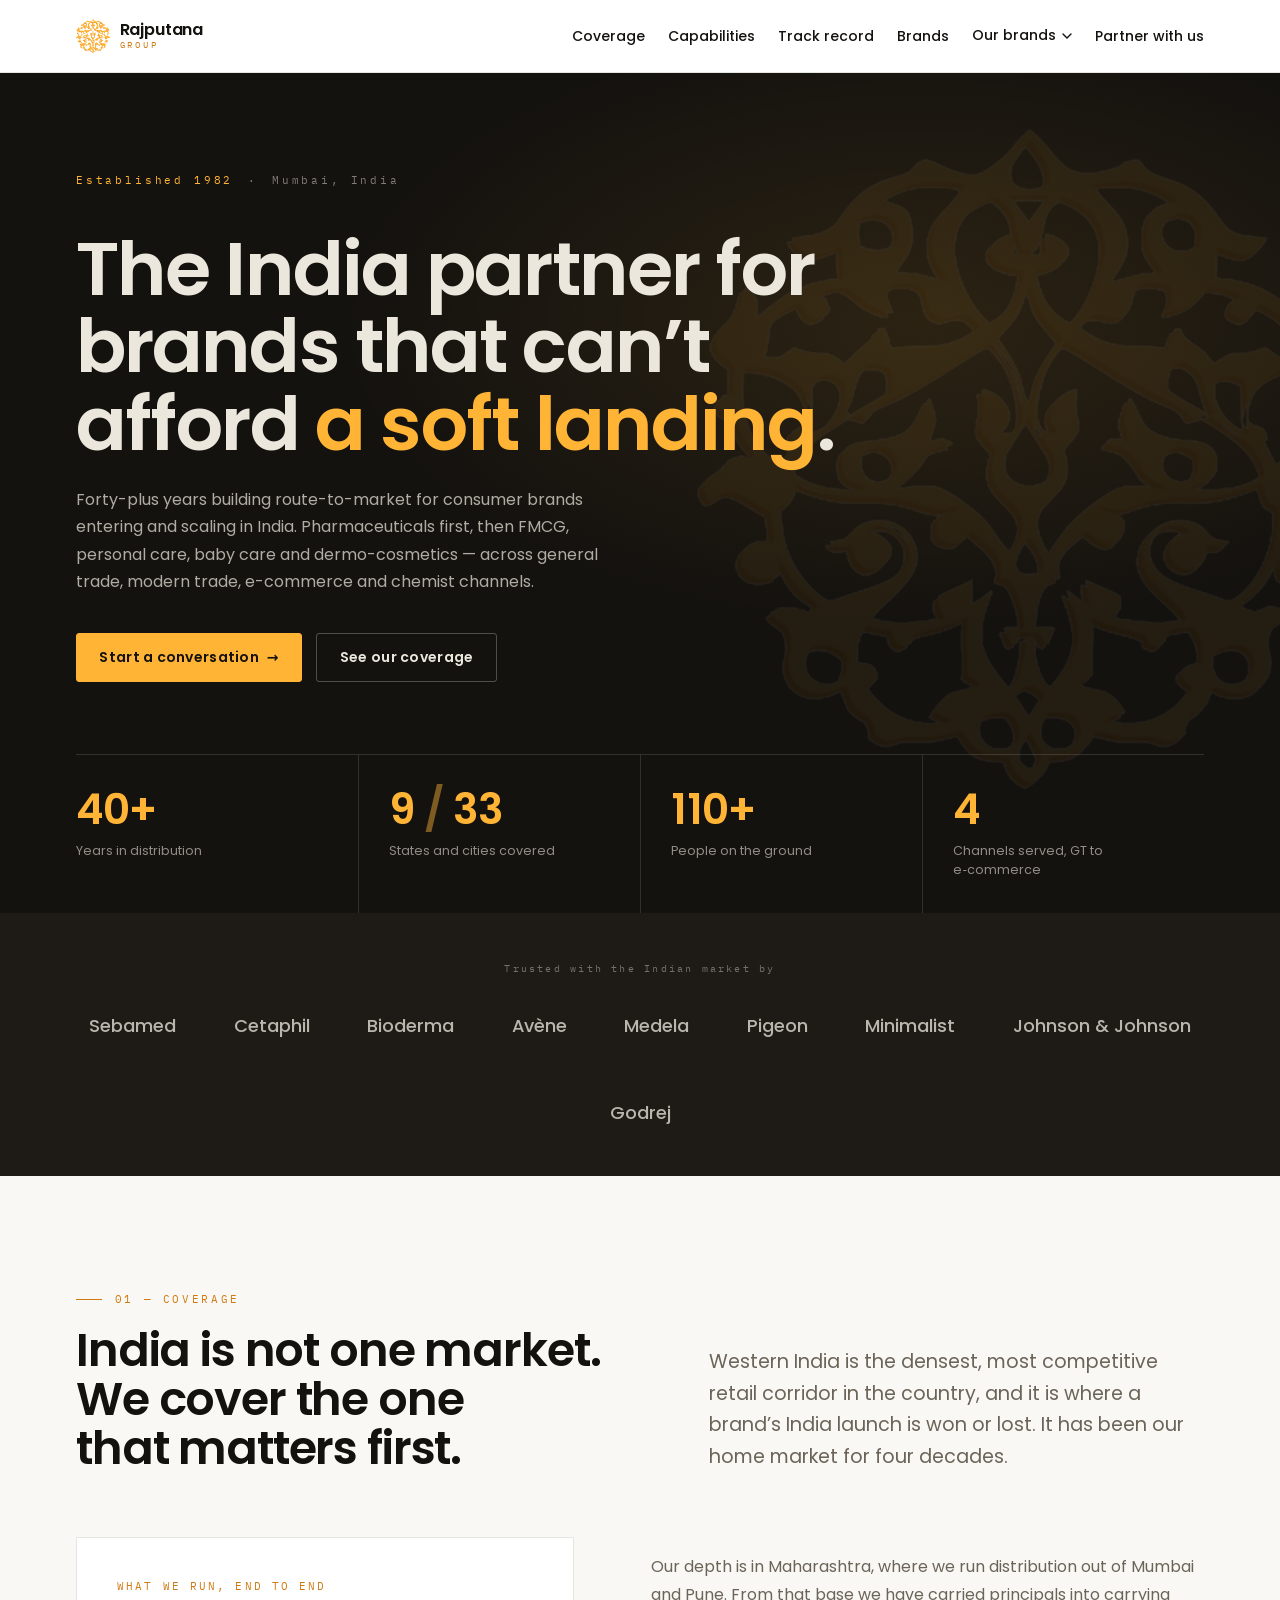
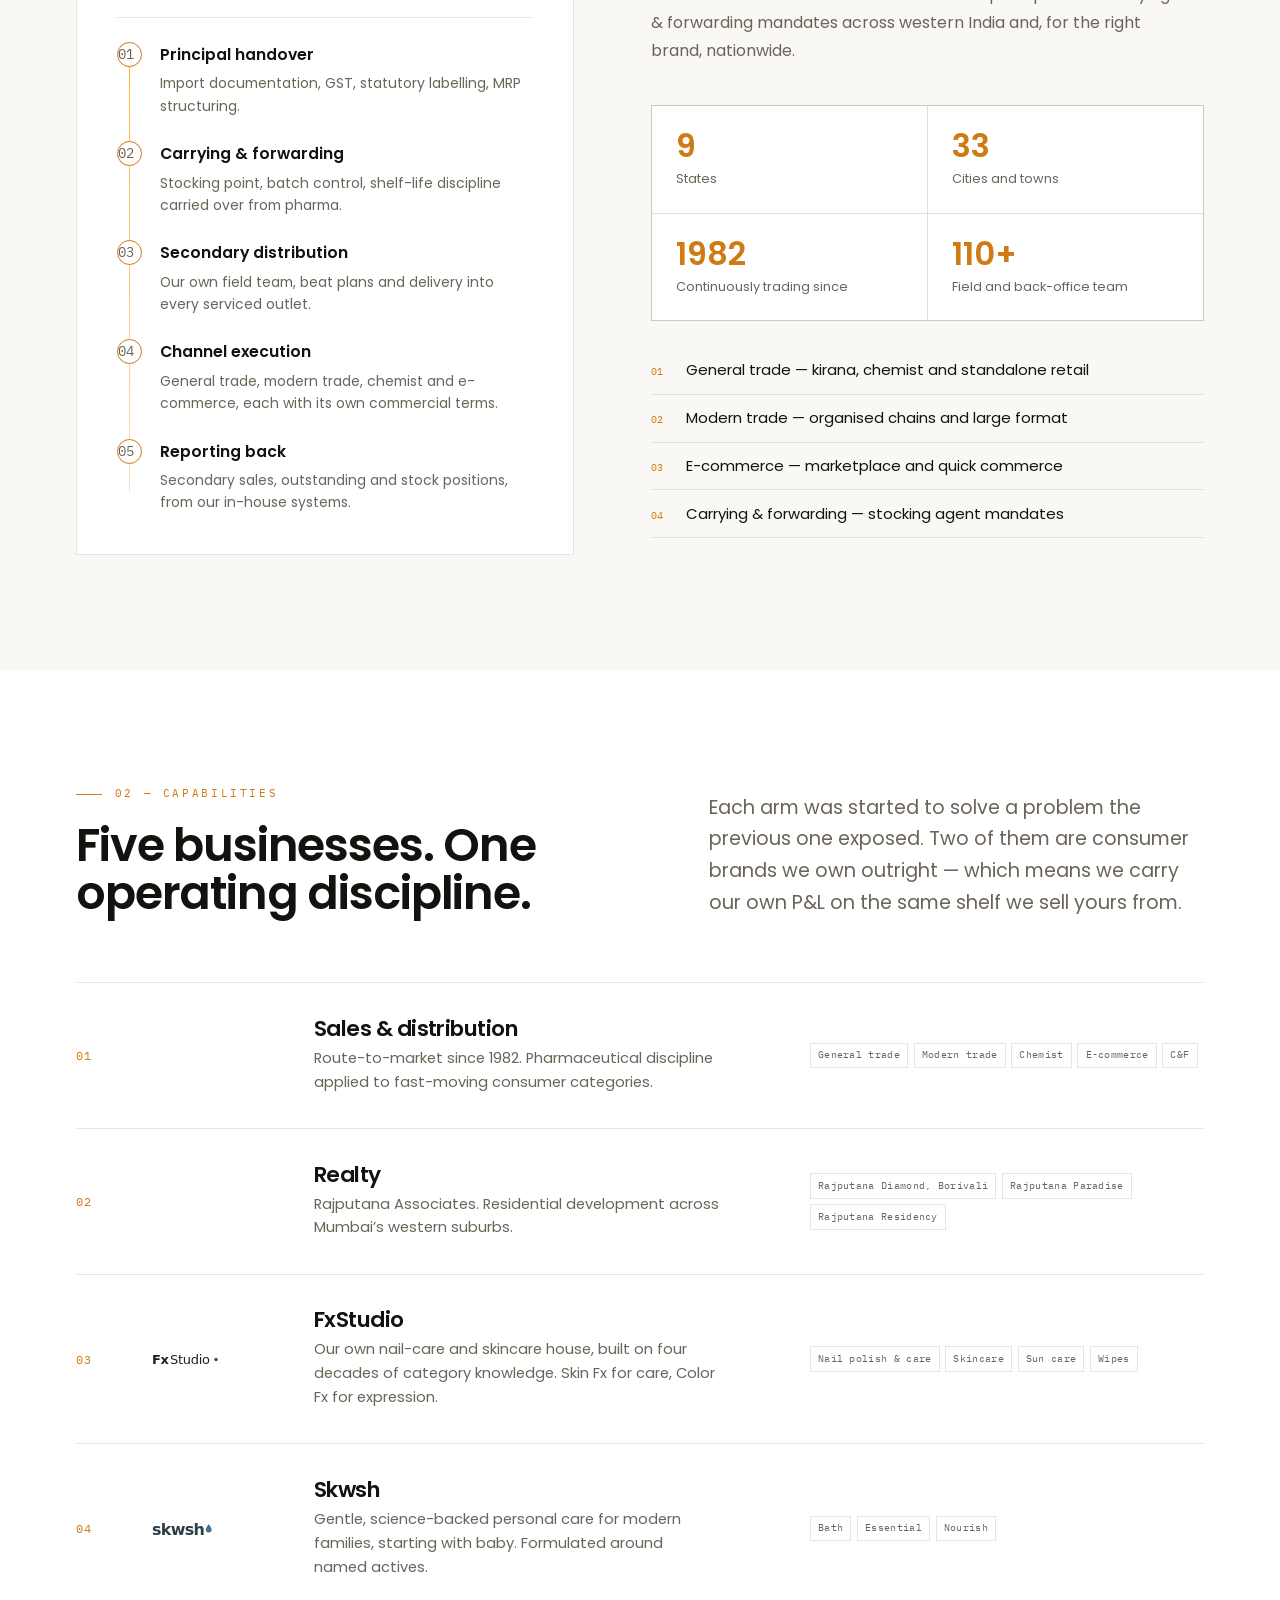
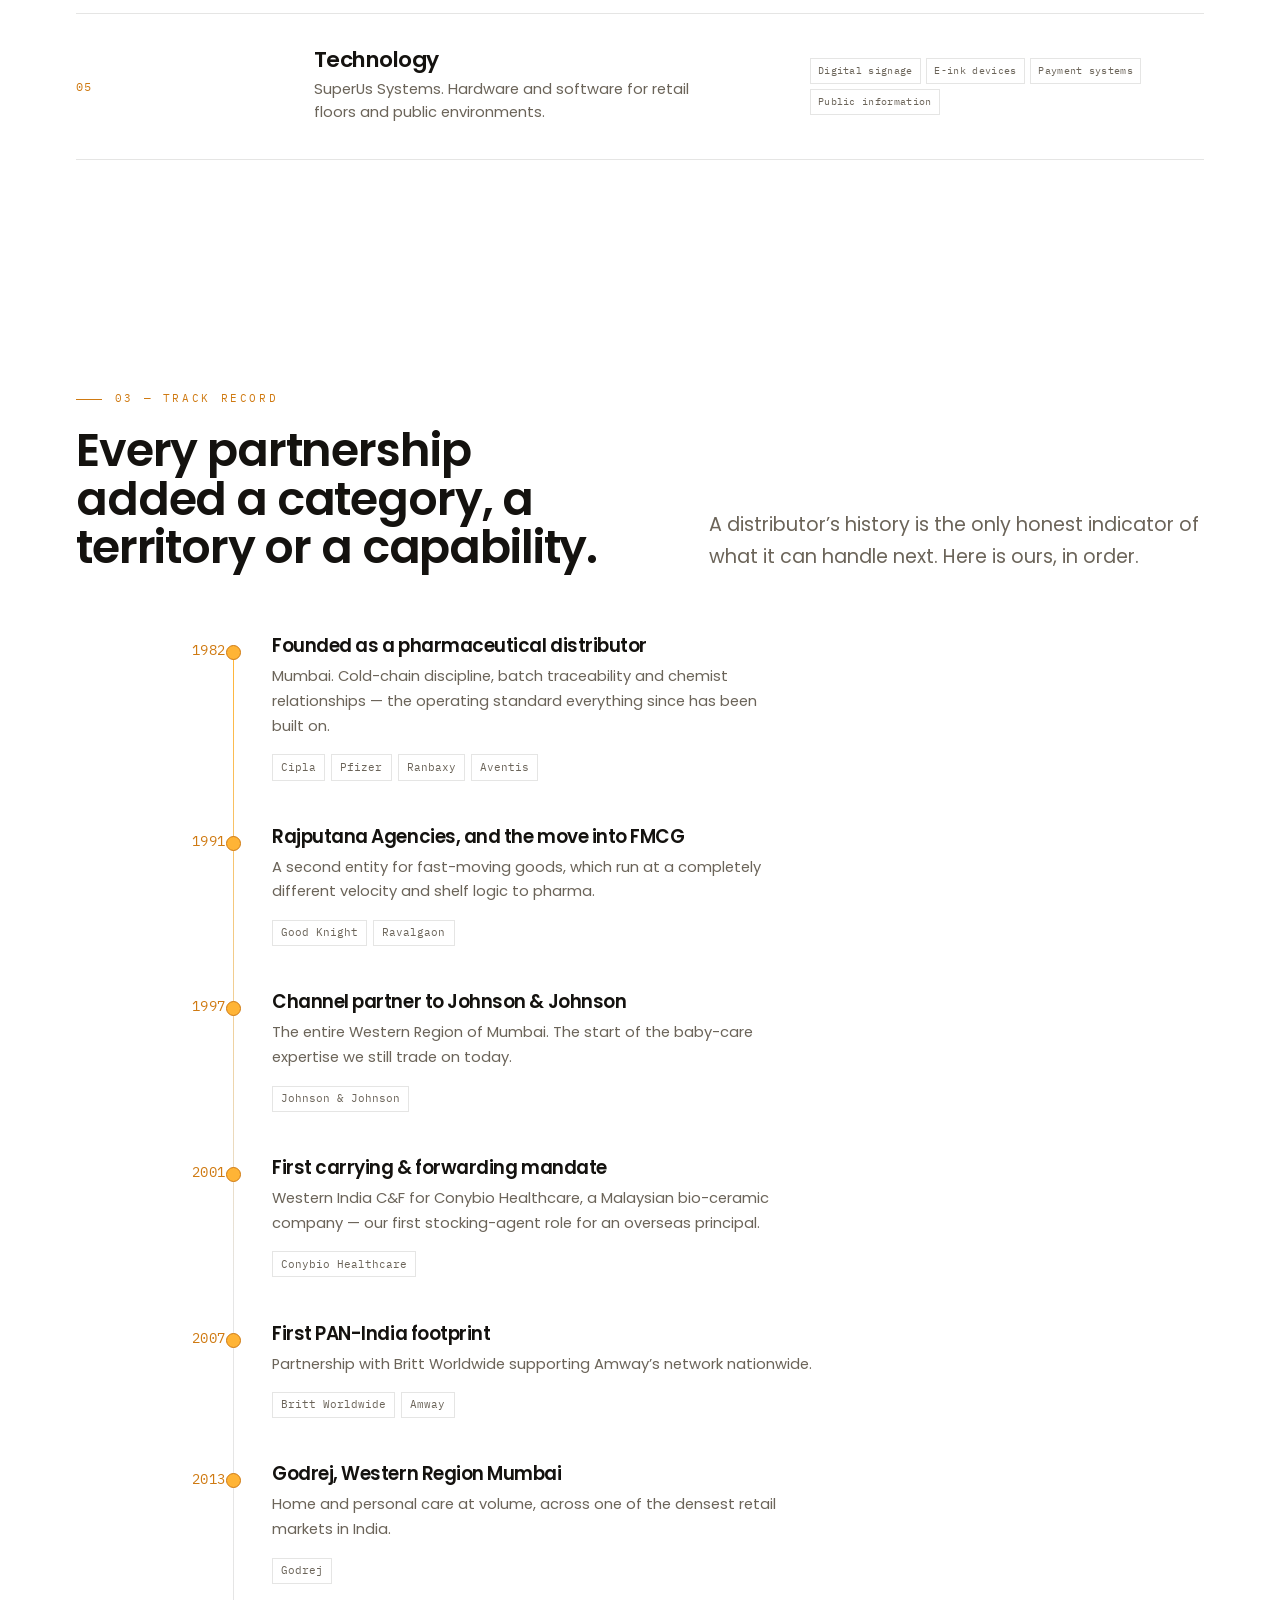
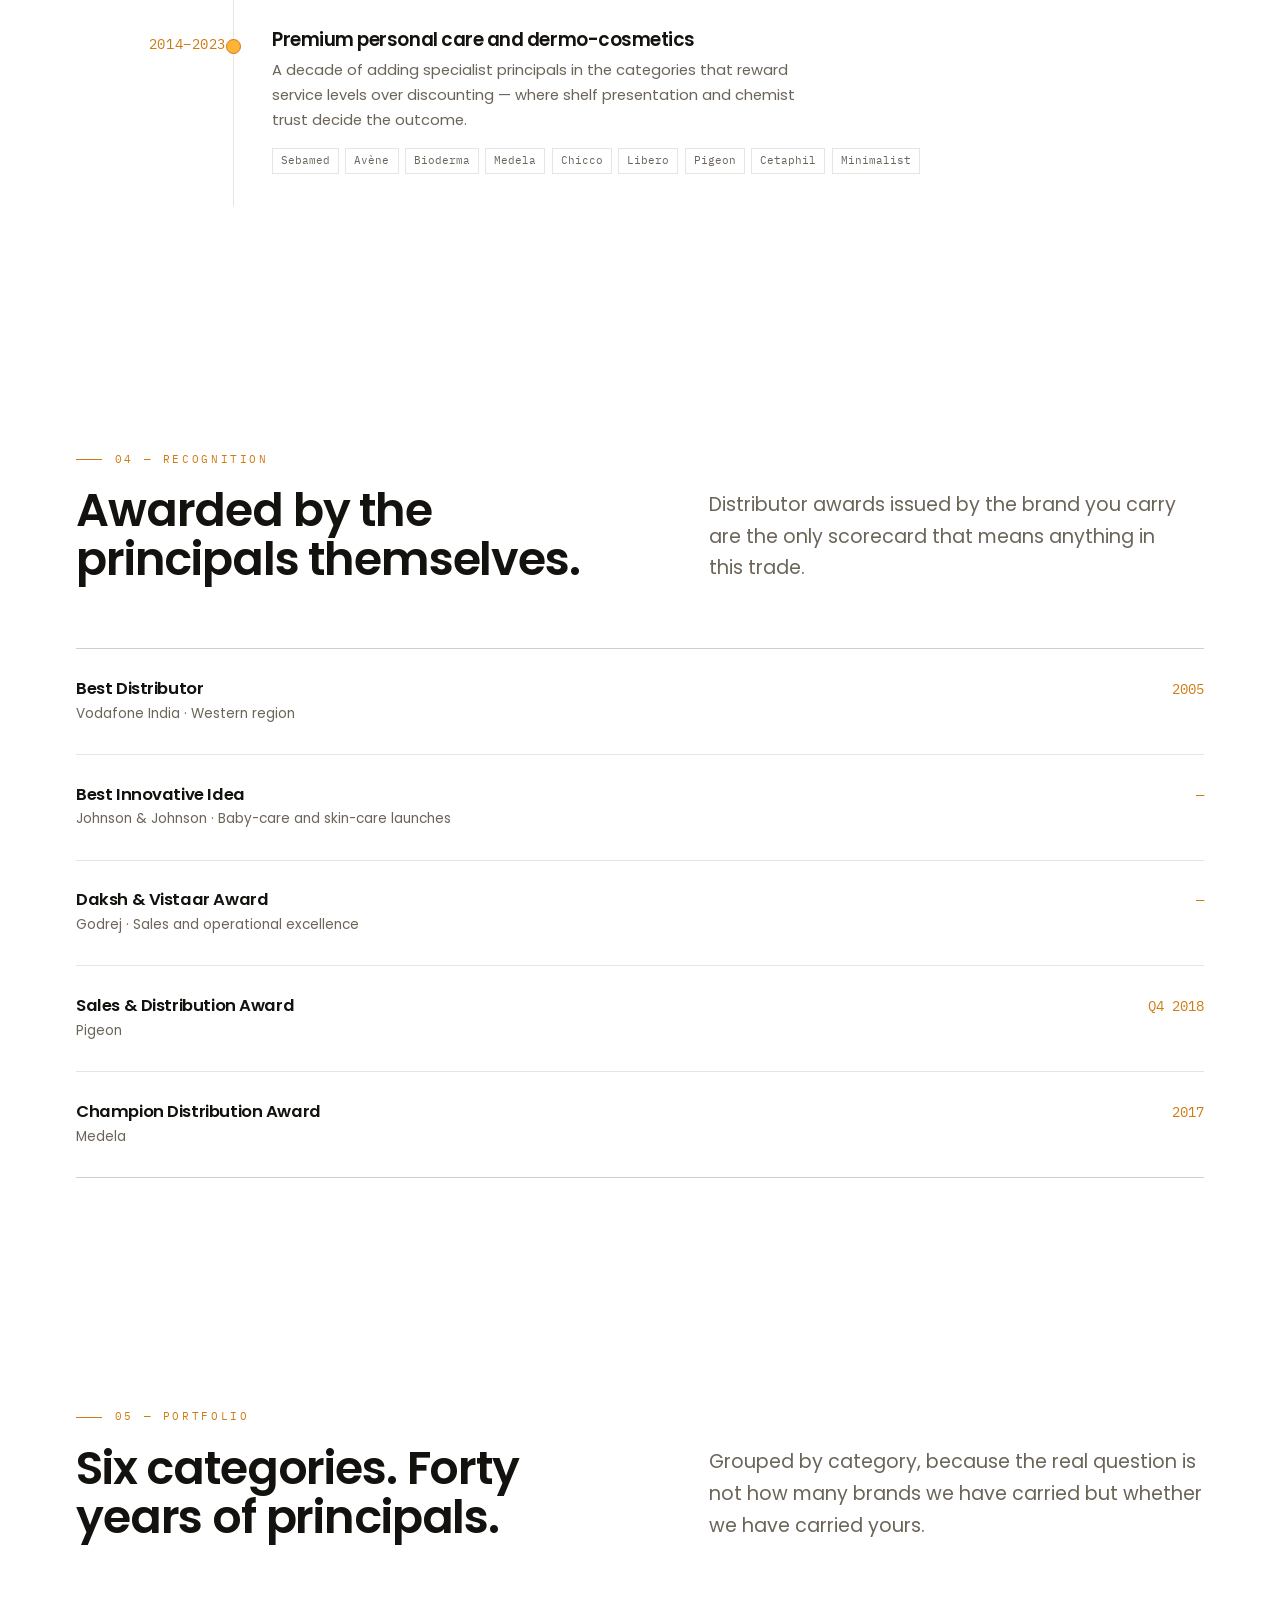
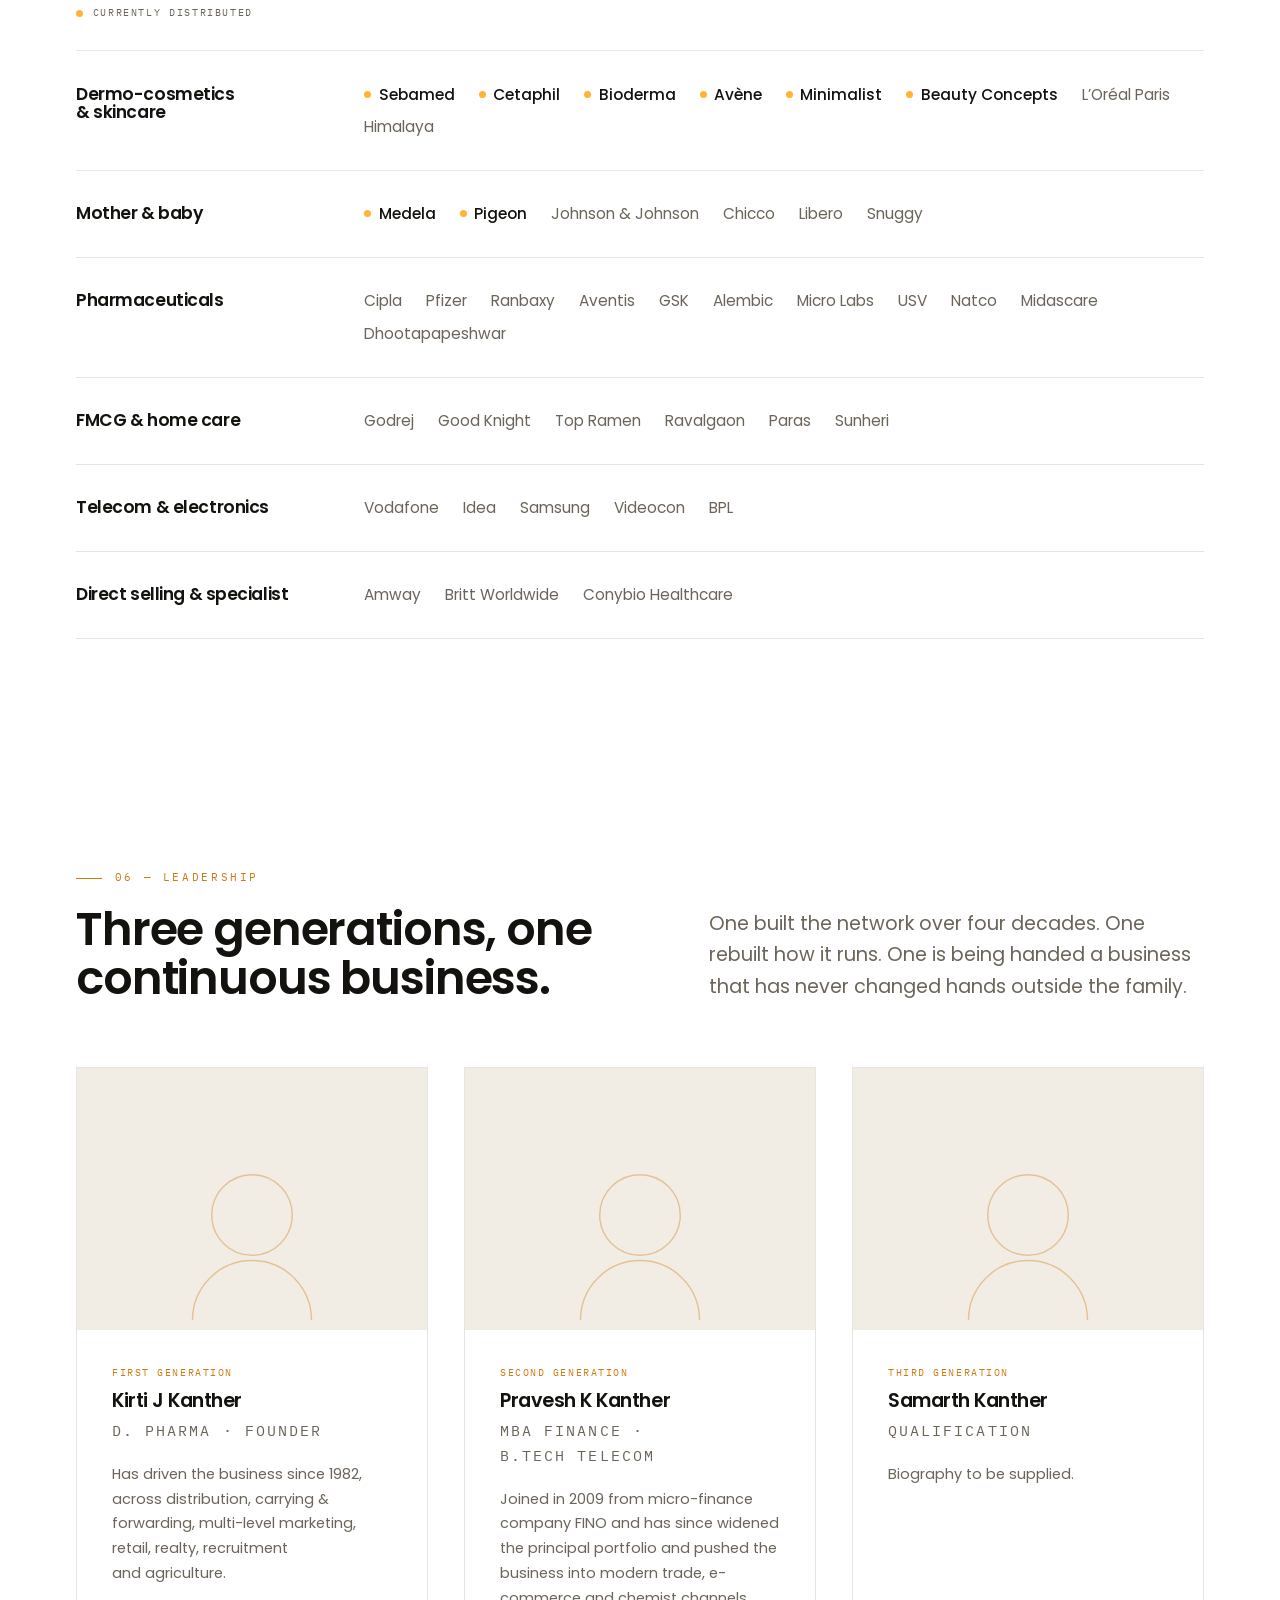
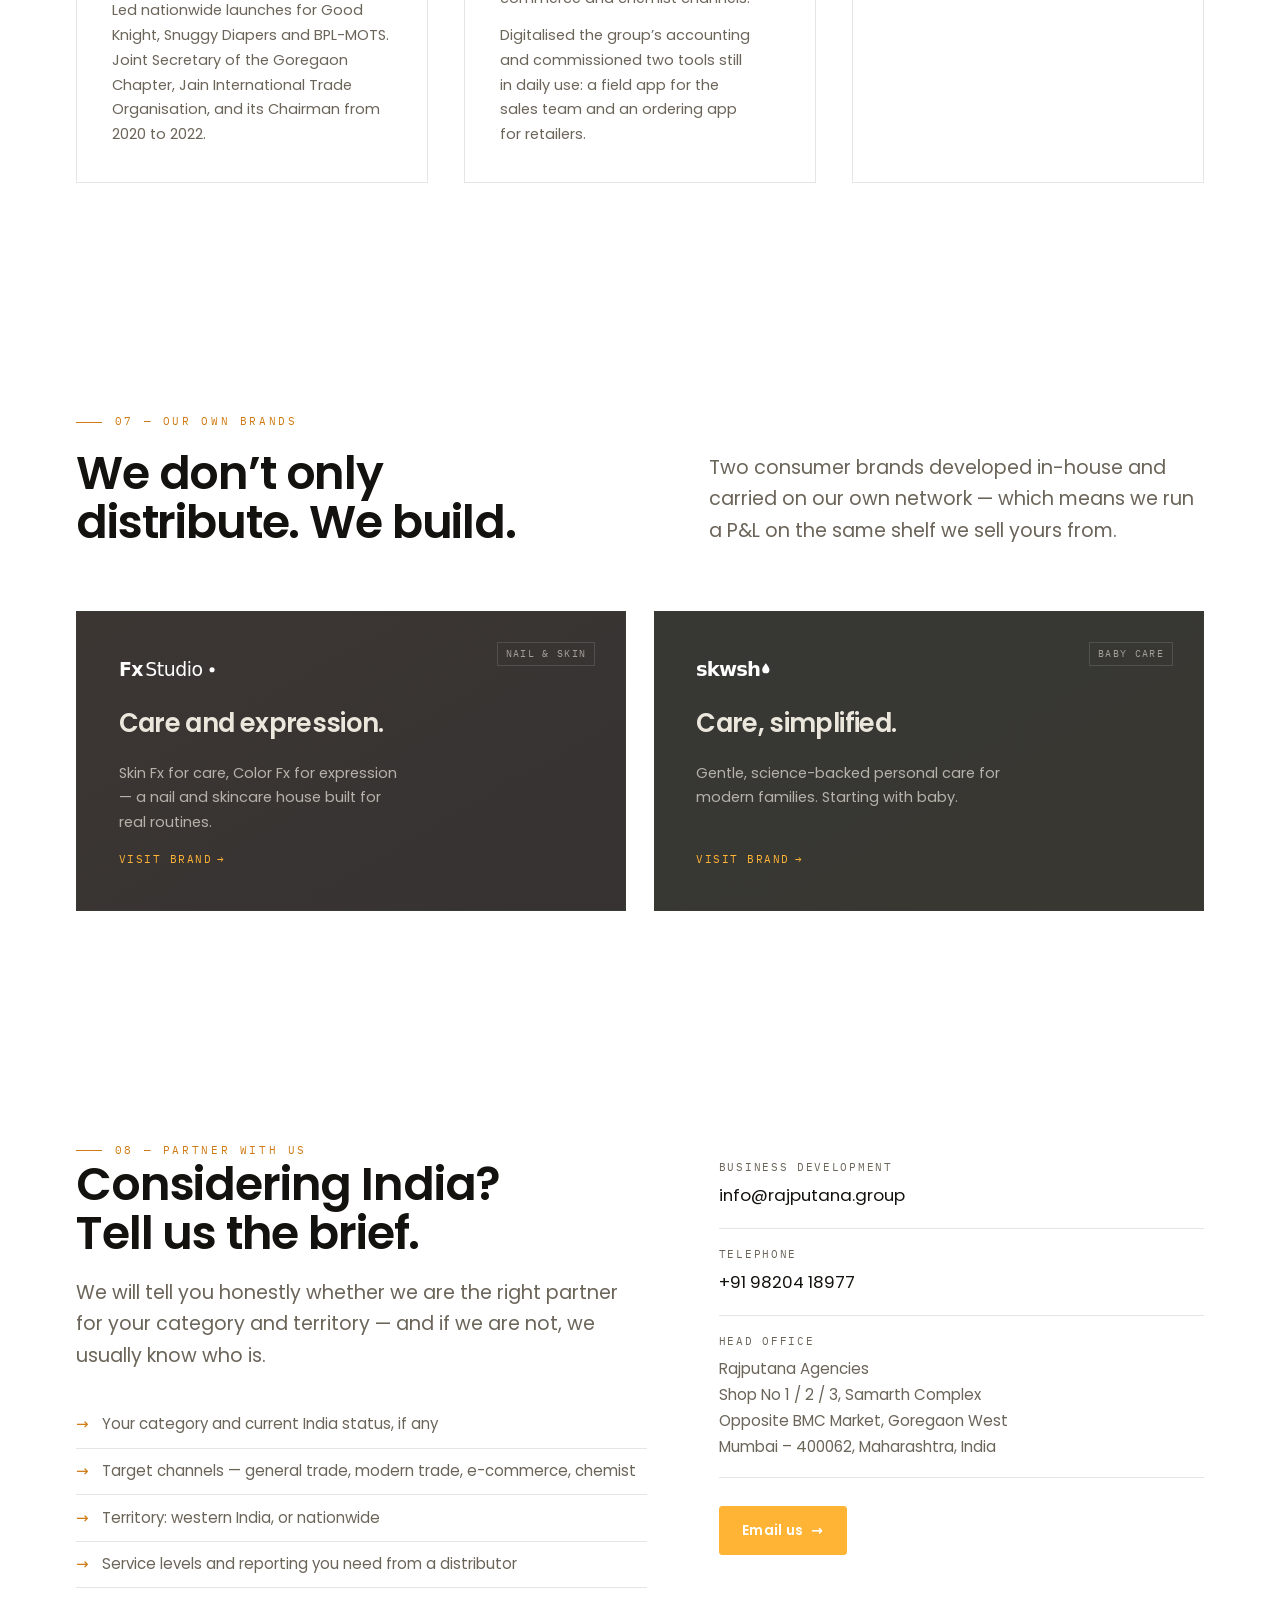
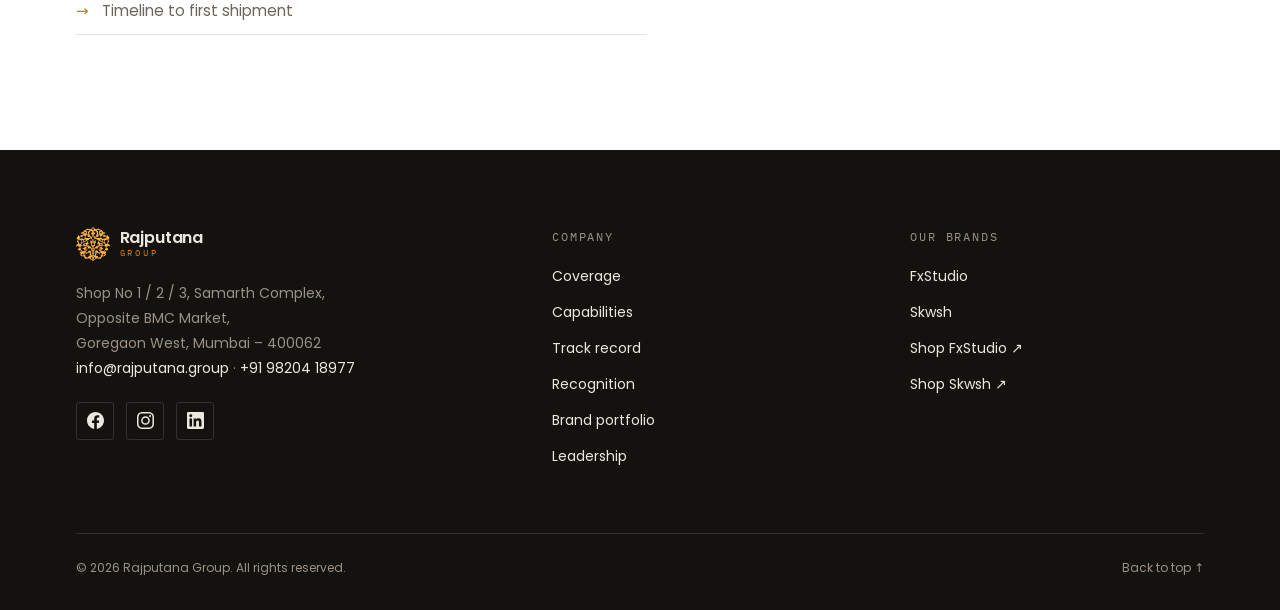
==== index.html @ 56a288d8 "Add files via upload" ====
<!DOCTYPE html>
<html lang="en">
<head>
<meta charset="utf-8">
<meta name="viewport" content="width=device-width, initial-scale=1">
<title>Rajputana Group — India distribution partner since 1982 | Mumbai</title>
<meta name="description" content="Rajputana Group has built route-to-market for international consumer brands in India since 1982 — Johnson &amp; Johnson, Godrej, Sebamed, Cetaphil, Bioderma, Avène, Medela, Chicco and Pigeon among them. Distribution, C&amp;F, realty, cosmetics and technology.">
<link rel="canonical" href="https://rajputana.group/">

<meta property="og:type" content="website">
<meta property="og:site_name" content="Rajputana Group">
<meta property="og:title" content="Rajputana Group — India distribution partner since 1982">
<meta property="og:description" content="Four decades of route-to-market for international consumer brands in India. General trade, modern trade, e-commerce and chemist channels.">
<meta property="og:url" content="https://rajputana.group/">
<meta property="og:image" content="https://rajputana.group/assets/img/og-rajputana.jpg">
<meta name="twitter:card" content="summary_large_image">
<meta name="theme-color" content="#14120f">

<link rel="icon" href="assets/img/logos/favicon-32.png" sizes="32x32">
<link rel="apple-touch-icon" href="assets/img/logos/rajputana-emblem-180.png">
<link rel="preconnect" href="https://fonts.googleapis.com">
<link rel="preconnect" href="https://fonts.gstatic.com" crossorigin>
<link rel="preconnect" href="https://api.fontshare.com" crossorigin>
<link href="https://api.fontshare.com/v2/css?f%5B%5D=excon@400,500,600,700&amp;display=swap" rel="stylesheet">
<link href="https://fonts.googleapis.com/css2?family=IBM+Plex+Mono:wght@400;500&amp;family=Poppins:wght@300;400;500;600&amp;display=swap" rel="stylesheet">
<link rel="preload" as="image" href="assets/img/logos/rajputana-emblem-512.png">
<link rel="stylesheet" href="assets/css/base.css">
<link rel="stylesheet" href="assets/css/home.css">
<noscript><style>.preloader{display:none!important}body.is-loading{overflow:visible!important}[data-reveal]{opacity:1!important;transform:none!important}</style></noscript>
</head>

<body class="home is-loading">
<a class="skip-link" href="#main">Skip to content</a>

<!-- ===== PRELOADER — Rajputana emblem ===== -->
<div class="preloader" id="preloader" role="status" aria-live="polite" aria-label="Loading">
  <span class="preloader__ring" aria-hidden="true"></span>
  <img class="preloader__mark" src="assets/img/logos/rajputana-emblem-512.png"
       alt="" width="190" height="197" fetchpriority="high" aria-hidden="true">
  <span class="preloader__word">Rajputana</span>
</div>

<!-- ===== HEADER (keep identical across all three pages) ===== -->
<header class="site-header">
  <div class="shell header-inner">
    <a class="brandmark lockup" href="./" aria-label="Rajputana Group, home">
      <img class="lockup__emblem" src="assets/img/logos/rajputana-emblem-512.png"
           alt="" width="34" height="35" aria-hidden="true">
      <span class="lockup__type"><strong>Rajputana</strong><span>GROUP</span></span>
    </a>

    <nav class="site-nav" id="site-nav" aria-label="Primary">
      <ul>
        <li><a href="#coverage">Coverage</a></li>
        <li><a href="#capabilities">Capabilities</a></li>
        <li><a href="#record">Track record</a></li>
        <li><a href="#portfolio">Brands</a></li>
        <li class="dropdown">
          <button class="dropdown__trigger" type="button" aria-expanded="false">
            Our brands
            <svg width="10" height="7" viewBox="0 0 10 7" fill="none" aria-hidden="true">
              <path d="M1 1l4 4 4-4" stroke="currentColor" stroke-width="1.4" stroke-linecap="round"/>
            </svg>
          </button>
          <div class="dropdown__menu">
            <a href="fxstudio/"><strong>FxStudio</strong><span>Nail care &amp; skincare</span></a>
            <a href="skwsh/"><strong>Skwsh</strong><span>Baby care</span></a>
          </div>
        </li>
        <li><a href="#partner">Partner with us</a></li>
      </ul>
    </nav>

    <button class="nav-toggle" type="button" aria-expanded="false"
            aria-controls="site-nav" aria-label="Menu"><span></span></button>
  </div>
</header>

<nav class="route-rail" aria-label="Page sections">
  <ol>
    <li><a href="#coverage"><span class="dot"></span><span class="label">Coverage</span></a></li>
    <li><a href="#capabilities"><span class="dot"></span><span class="label">Capabilities</span></a></li>
    <li><a href="#record"><span class="dot"></span><span class="label">Track record</span></a></li>
    <li><a href="#recognition"><span class="dot"></span><span class="label">Recognition</span></a></li>
    <li><a href="#portfolio"><span class="dot"></span><span class="label">Brands</span></a></li>
    <li><a href="#leadership"><span class="dot"></span><span class="label">Leadership</span></a></li>
    <li><a href="#own-brands"><span class="dot"></span><span class="label">Our brands</span></a></li>
    <li><a href="#partner"><span class="dot"></span><span class="label">Partner</span></a></li>
  </ol>
</nav>

<main id="main">

  <!-- ===== 1. HERO ===== -->
  <section class="hero">
    <img class="hero__watermark" src="assets/img/logos/rajputana-emblem-512.png"
         alt="" width="660" height="685" aria-hidden="true">
    <div class="shell">
      <p class="hero__est">Established 1982 <em>&middot;</em> <em>Mumbai, India</em></p>
      <h1>The India partner for brands that can&rsquo;t afford <em>a soft landing</em>.</h1>
      <p class="hero__lede">
        Forty-plus years building route-to-market for consumer brands entering and
        scaling in India. Pharmaceuticals first, then FMCG, personal care, baby
        care and dermo-cosmetics — across general trade, modern trade, e-commerce
        and chemist channels.
      </p>
      <div class="hero__actions">
        <a class="btn" href="#partner">Start a conversation <span class="btn__arrow">&rarr;</span></a>
        <a class="btn btn--ghost" href="#coverage">See our coverage</a>
      </div>

      <div class="figures">
        <div class="figure">
          <span class="figure__value" data-count="40" data-suffix="+">40+</span>
          <span class="figure__label">Years in distribution<span class="flag">confirm</span></span>
        </div>
        <div class="figure">
          <span class="figure__value">9 <em style="font-style:normal;opacity:.45">/</em> 33</span>
          <span class="figure__label">States and cities covered<span class="flag">2023 figure</span></span>
        </div>
        <div class="figure">
          <span class="figure__value" data-count="110" data-suffix="+">110+</span>
          <span class="figure__label">People on the ground<span class="flag">2023 figure</span></span>
        </div>
        <div class="figure">
          <span class="figure__value">4</span>
          <span class="figure__label">Channels served, GT to e&#8209;commerce</span>
        </div>
      </div>
    </div>
  </section>

  <!-- ===== 2. PRINCIPALS — proof, before anything else ===== -->
  <section class="principals" aria-label="Brands we distribute">
    <div class="shell">
      <p class="principals__label">Trusted with the Indian market by</p>
      <ul class="principals__row">
        <li>Sebamed</li>
        <li>Cetaphil</li>
        <li>Bioderma</li>
        <li>Av&egrave;ne</li>
        <li>Medela</li>
        <li>Pigeon</li>
        <li>Minimalist</li>
        <li>Johnson &amp; Johnson</li>
        <li>Godrej</li>
      </ul>
    </div>
  </section>

  <!-- ===== 3. COVERAGE ===== -->
  <section class="section coverage" id="coverage">
    <div class="shell">
      <div class="section-head" data-reveal>
        <div>
          <span class="eyebrow">01 &mdash; Coverage</span>
          <h2>India is not one market. We cover the one that matters first.</h2>
        </div>
        <p>
          Western India is the densest, most competitive retail corridor in the
          country, and it is where a brand&rsquo;s India launch is won or lost.
          It has been our home market for four decades.
        </p>
      </div>

      <div class="coverage__grid">
        <div class="chain" data-reveal>
          <p class="chain__title">What we run, end to end</p>
          <ol class="chain__steps">
            <li>
              <span class="chain__no">01</span>
              <div><b>Principal handover</b><span>Import documentation, GST, statutory labelling, MRP structuring.</span></div>
            </li>
            <li>
              <span class="chain__no">02</span>
              <div><b>Carrying &amp; forwarding</b><span>Stocking point, batch control, shelf-life discipline carried over from pharma.</span></div>
            </li>
            <li>
              <span class="chain__no">03</span>
              <div><b>Secondary distribution</b><span>Our own field team, beat plans and delivery into every serviced outlet.</span></div>
            </li>
            <li>
              <span class="chain__no">04</span>
              <div><b>Channel execution</b><span>General trade, modern trade, chemist and e-commerce, each with its own commercial terms.</span></div>
            </li>
            <li>
              <span class="chain__no">05</span>
              <div><b>Reporting back</b><span>Secondary sales, outstanding and stock positions, from our in-house systems.</span></div>
            </li>
          </ol>
        </div>

        <div data-reveal>
          <p style="color:var(--text-dim);line-height:1.75">
            Our depth is in Maharashtra, where we run distribution out of Mumbai
            and Pune. From that base we have carried principals into carrying
            &amp; forwarding mandates across western India and, for the right
            brand, nationwide.
          </p>

          <div class="coverage__stats">
            <div><b>9</b><span>States<span class="flag">confirm</span></span></div>
            <div><b>33</b><span>Cities and towns<span class="flag">confirm</span></span></div>
            <div><b>1982</b><span>Continuously trading since</span></div>
            <div><b>110+</b><span>Field and back-office team<span class="flag">confirm</span></span></div>
          </div>

          <ul class="channels">
            <li><b>01</b><span>General trade &mdash; kirana, chemist and standalone retail</span></li>
            <li><b>02</b><span>Modern trade &mdash; organised chains and large format</span></li>
            <li><b>03</b><span>E-commerce &mdash; marketplace and quick commerce</span></li>
            <li><b>04</b><span>Carrying &amp; forwarding &mdash; stocking agent mandates</span></li>
          </ul>
        </div>
      </div>
    </div>
  </section>

  <!-- ===== 4. CAPABILITIES ===== -->
  <section class="section" id="capabilities">
    <div class="shell">
      <div class="section-head" data-reveal>
        <div>
          <span class="eyebrow">02 &mdash; Capabilities</span>
          <h2>Five businesses. One operating discipline.</h2>
        </div>
        <p>
          Each arm was started to solve a problem the previous one exposed. Two of
          them are consumer brands we own outright — which means we carry our own
          P&amp;L on the same shelf we sell yours from.
        </p>
      </div>

      <div class="divisions" data-reveal>

        <article class="division">
          <span class="division__no">01</span>
          <div class="division__mark">
            <img src="https://rajputana.group/wp-content/uploads/2023/08/agencies_pvt_ltd.png?w=600" data-fallback="hide" alt="Rajputana Agencies" loading="lazy">
          </div>
          <div class="division__body">
            <h3>Sales &amp; distribution</h3>
            <p>Route-to-market since 1982. Pharmaceutical discipline applied to fast-moving consumer categories.</p>
          </div>
          <ul class="division__tags">
            <li>General trade</li><li>Modern trade</li><li>Chemist</li><li>E-commerce</li><li>C&amp;F</li>
          </ul>
        </article>

        <article class="division">
          <span class="division__no">02</span>
          <div class="division__mark">
            <img src="https://rajputana.group/wp-content/uploads/2023/09/Rajputana_1.png?w=600" data-fallback="hide" alt="Rajputana Realty" loading="lazy">
          </div>
          <div class="division__body">
            <h3>Realty</h3>
            <p>Rajputana Associates. Residential development across Mumbai&rsquo;s western suburbs.</p>
          </div>
          <ul class="division__tags">
            <li>Rajputana Diamond, Borivali</li><li>Rajputana Paradise</li><li>Rajputana Residency<span class="flag">status?</span></li>
          </ul>
        </article>

        <a class="division division--link" href="fxstudio/">
          <span class="division__no">03</span>
          <div class="division__mark">
            <img src="assets/img/logos/fxstudio.svg" data-fallback="hide" alt="FxStudio" loading="lazy">
          </div>
          <div class="division__body">
            <h3>FxStudio <span class="division__go">Visit brand &rarr;</span></h3>
            <p>Our own nail-care and skincare house, built on four decades of category knowledge. Skin Fx for care, Color Fx for expression.</p>
          </div>
          <ul class="division__tags">
            <li>Nail polish &amp; care</li><li>Skincare</li><li>Sun care</li><li>Wipes</li>
          </ul>
        </a>

        <a class="division division--link" href="skwsh/">
          <span class="division__no">04</span>
          <div class="division__mark">
            <img src="assets/img/logos/skwsh.svg" data-fallback="hide" alt="Skwsh" loading="lazy">
          </div>
          <div class="division__body">
            <h3>Skwsh <span class="division__go">Visit brand &rarr;</span></h3>
            <p>Gentle, science-backed personal care for modern families, starting with baby. Formulated around named actives.</p>
          </div>
          <ul class="division__tags">
            <li>Bath</li><li>Essential</li><li>Nourish</li>
          </ul>
        </a>

        <article class="division">
          <span class="division__no">05</span>
          <div class="division__mark">
            <img src="https://rajputana.group/wp-content/uploads/2023/08/super_us.png?w=600" data-fallback="hide" alt="SuperUs Systems" loading="lazy">
          </div>
          <div class="division__body">
            <h3>Technology</h3>
            <p>SuperUs Systems. Hardware and software for retail floors and public environments.</p>
          </div>
          <ul class="division__tags">
            <li>Digital signage</li><li>E-ink devices</li><li>Payment systems</li><li>Public information</li>
          </ul>
        </article>

      </div>
    </div>
  </section>

  <!-- ===== 5. TRACK RECORD ===== -->
  <section class="section" id="record">
    <div class="shell">
      <div class="section-head" data-reveal>
        <div>
          <span class="eyebrow">03 &mdash; Track record</span>
          <h2>Every partnership added a category, a territory or a capability.</h2>
        </div>
        <p>
          A distributor&rsquo;s history is the only honest indicator of what it
          can handle next. Here is ours, in order.
        </p>
      </div>

      <div class="timeline">
        <article class="tl-item" data-reveal>
          <p class="tl-year">1982</p>
          <div class="tl-body">
            <h3>Founded as a pharmaceutical distributor</h3>
            <p>Mumbai. Cold-chain discipline, batch traceability and chemist relationships — the operating standard everything since has been built on.</p>
            <ul class="tl-brands"><li>Cipla</li><li>Pfizer</li><li>Ranbaxy</li><li>Aventis</li></ul>
          </div>
        </article>

        <article class="tl-item" data-reveal>
          <p class="tl-year">1991</p>
          <div class="tl-body">
            <h3>Rajputana Agencies, and the move into FMCG</h3>
            <p>A second entity for fast-moving goods, which run at a completely different velocity and shelf logic to pharma.</p>
            <ul class="tl-brands"><li>Good Knight</li><li>Ravalgaon</li></ul>
          </div>
        </article>

        <article class="tl-item" data-reveal>
          <p class="tl-year">1997</p>
          <div class="tl-body">
            <h3>Channel partner to Johnson &amp; Johnson</h3>
            <p>The entire Western Region of Mumbai. The start of the baby-care expertise we still trade on today.</p>
            <ul class="tl-brands"><li>Johnson &amp; Johnson</li></ul>
          </div>
        </article>

        <article class="tl-item" data-reveal>
          <p class="tl-year">2001</p>
          <div class="tl-body">
            <h3>First carrying &amp; forwarding mandate</h3>
            <p>Western India C&amp;F for Conybio Healthcare, a Malaysian bio-ceramic company — our first stocking-agent role for an overseas principal.</p>
            <ul class="tl-brands"><li>Conybio Healthcare</li></ul>
          </div>
        </article>

        <article class="tl-item" data-reveal>
          <p class="tl-year">2007</p>
          <div class="tl-body">
            <h3>First PAN-India footprint</h3>
            <p>Partnership with Britt Worldwide supporting Amway&rsquo;s network nationwide.</p>
            <ul class="tl-brands"><li>Britt Worldwide</li><li>Amway</li></ul>
          </div>
        </article>

        <article class="tl-item" data-reveal>
          <p class="tl-year">2013</p>
          <div class="tl-body">
            <h3>Godrej, Western Region Mumbai</h3>
            <p>Home and personal care at volume, across one of the densest retail markets in India.</p>
            <ul class="tl-brands"><li>Godrej</li></ul>
          </div>
        </article>

        <article class="tl-item" data-reveal>
          <p class="tl-year">2014&ndash;2023</p>
          <div class="tl-body">
            <h3>Premium personal care and dermo-cosmetics</h3>
            <p>A decade of adding specialist principals in the categories that reward service levels over discounting — where shelf presentation and chemist trust decide the outcome.</p>
            <ul class="tl-brands">
              <li>Sebamed</li><li>Av&egrave;ne</li><li>Bioderma</li><li>Medela</li>
              <li>Chicco</li><li>Libero</li><li>Pigeon</li><li>Cetaphil</li><li>Minimalist</li>
            </ul>
          </div>
        </article>
      </div>
    </div>
  </section>

  <!-- ===== 6. RECOGNITION ===== -->
  <section class="section" id="recognition">
    <div class="shell">
      <div class="section-head" data-reveal>
        <div>
          <span class="eyebrow">04 &mdash; Recognition</span>
          <h2>Awarded by the principals themselves.</h2>
        </div>
        <p>
          Distributor awards issued by the brand you carry are the only scorecard
          that means anything in this trade.
        </p>
      </div>

      <div class="awards" data-reveal>
        <article class="award">
          <div><h3>Best Distributor</h3><span class="award__by">Vodafone India &middot; Western region</span></div>
          <p class="award__year">2005</p>
        </article>
        <article class="award">
          <div><h3>Best Innovative Idea</h3><span class="award__by">Johnson &amp; Johnson &middot; Baby-care and skin-care launches</span></div>
          <p class="award__year">&mdash;</p>
        </article>
        <article class="award">
          <div><h3>Daksh &amp; Vistaar Award</h3><span class="award__by">Godrej &middot; Sales and operational excellence</span></div>
          <p class="award__year">&mdash;</p>
        </article>
        <article class="award">
          <div><h3>Sales &amp; Distribution Award</h3><span class="award__by">Pigeon</span></div>
          <p class="award__year">Q4 2018</p>
        </article>
        <article class="award">
          <div><h3>Champion Distribution Award</h3><span class="award__by">Medela</span></div>
          <p class="award__year">2017</p>
        </article>
      </div>
    </div>
  </section>

  <!-- ===== 7. PORTFOLIO WALL ===== -->
  <section class="section" id="portfolio">
    <div class="shell">
      <div class="section-head" data-reveal>
        <div>
          <span class="eyebrow">05 &mdash; Portfolio</span>
          <h2>Six categories. Forty years of principals.</h2>
        </div>
        <p>Grouped by category, because the real question is not how many brands we
          have carried but whether we have carried yours.</p>
      </div>

      <div class="cats" data-reveal>
        <p class="cats__key"><span class="dot-live"></span> Currently distributed</p>

        <div class="cat">
          <h3>Dermo-cosmetics &amp; skincare</h3>
          <ul>
            <li class="live">Sebamed</li><li class="live">Cetaphil</li><li class="live">Bioderma</li>
            <li class="live">Av&egrave;ne</li><li class="live">Minimalist</li><li class="live">Beauty Concepts</li>
            <li>L&rsquo;Or&eacute;al Paris</li><li>Himalaya</li>
          </ul>
        </div>

        <div class="cat">
          <h3>Mother &amp; baby</h3>
          <ul>
            <li class="live">Medela</li><li class="live">Pigeon</li>
            <li>Johnson &amp; Johnson</li><li>Chicco</li><li>Libero</li><li>Snuggy</li>
          </ul>
        </div>

        <div class="cat">
          <h3>Pharmaceuticals</h3>
          <ul>
            <li>Cipla</li><li>Pfizer</li><li>Ranbaxy</li><li>Aventis</li><li>GSK</li>
            <li>Alembic</li><li>Micro Labs</li><li>USV</li><li>Natco</li>
            <li>Midascare</li><li>Dhootapapeshwar</li>
          </ul>
        </div>

        <div class="cat">
          <h3>FMCG &amp; home care</h3>
          <ul>
            <li>Godrej</li><li>Good Knight</li><li>Top Ramen</li><li>Ravalgaon</li><li>Paras</li><li>Sunheri</li>
          </ul>
        </div>

        <div class="cat">
          <h3>Telecom &amp; electronics</h3>
          <ul>
            <li>Vodafone</li><li>Idea</li><li>Samsung</li><li>Videocon</li><li>BPL</li>
          </ul>
        </div>

        <div class="cat">
          <h3>Direct selling &amp; specialist</h3>
          <ul>
            <li>Amway</li><li>Britt Worldwide</li><li>Conybio Healthcare</li>
          </ul>
        </div>
      </div>
    </div>
  </section>

  <!-- ===== 8. LEADERSHIP ===== -->
  <section class="section" id="leadership">
    <div class="shell">
      <div class="section-head" data-reveal>
        <div>
          <span class="eyebrow">06 &mdash; Leadership</span>
          <h2>Three generations, one continuous business.</h2>
        </div>
        <p>
          One built the network over four decades. One rebuilt how it runs. One is
          being handed a business that has never changed hands outside the family.
        </p>
      </div>

      <div class="leaders">
        <article class="leader" data-reveal>
          <div class="leader__photo">
            <img src="https://rajputana.group/wp-content/uploads/2023/08/Kirti-Kanther.jpg"
                 data-fallback="assets/img/team/portrait-placeholder.svg"
                 alt="Kirti J Kanther" loading="lazy" width="400" height="300">
          </div>
          <div class="leader__body">
            <span class="leader__gen">First generation</span>
            <h3>Kirti J Kanther</h3>
            <p class="leader__role">D. Pharma &middot; Founder</p>
            <p>
              Has driven the business since 1982, across distribution, carrying
              &amp; forwarding, multi-level marketing, retail, realty, recruitment
              and agriculture.
            </p>
            <p>
              Led nationwide launches for Good Knight, Snuggy Diapers and BPL-MOTS.
              Joint Secretary of the Goregaon Chapter, Jain International Trade
              Organisation, and its Chairman from 2020 to 2022.
            </p>
          </div>
        </article>

        <article class="leader" data-reveal>
          <div class="leader__photo">
            <img src="https://rajputana.group/wp-content/uploads/2023/10/pravesh-kanther_.jpg"
                 data-fallback="assets/img/team/portrait-placeholder.svg"
                 alt="Pravesh K Kanther" loading="lazy" width="400" height="300">
          </div>
          <div class="leader__body">
            <span class="leader__gen">Second generation</span>
            <h3>Pravesh K Kanther</h3>
            <p class="leader__role">MBA Finance &middot; B.Tech Telecom</p>
            <p>
              Joined in 2009 from micro-finance company FINO and has since widened
              the principal portfolio and pushed the business into modern trade,
              e-commerce and chemist channels.
            </p>
            <p>
              Digitalised the group&rsquo;s accounting and commissioned two tools
              still in daily use: a field app for the sales team and an ordering
              app for retailers.
            </p>
          </div>
        </article>
        <article class="leader" data-reveal>
          <div class="leader__photo">
            <img src="assets/img/team/samarth-kanther.jpg"
                 data-fallback="assets/img/team/portrait-placeholder.svg"
                 alt="Samarth Kanther" loading="lazy" width="400" height="300">
          </div>
          <div class="leader__body">
            <span class="leader__gen">Third generation</span>
            <h3>Samarth Kanther</h3>
            <p class="leader__role">Qualification<span class="flag">supply</span></p>
            <p>
              Biography to be supplied.<span class="flag">supply bio + photo</span>
            </p>
          </div>
        </article>
      </div>
    </div>
  </section>

  <!-- ===== 9. OWN BRANDS ===== -->
  <section class="section dark" id="own-brands">
    <div class="shell">
      <div class="section-head" data-reveal>
        <div>
          <span class="eyebrow">07 &mdash; Our own brands</span>
          <h2>We don&rsquo;t only distribute. We build.</h2>
        </div>
        <p>
          Two consumer brands developed in-house and carried on our own network —
          which means we run a P&amp;L on the same shelf we sell yours from.
        </p>
      </div>

      <div class="brand-cards">
        <a class="brand-card brand-card--fx" href="fxstudio/" data-reveal>
          <span class="brand-card__tag">Nail &amp; skin</span>
          <img class="brand-card__mark" src="assets/img/logos/fxstudio.svg"
               alt="FxStudio" loading="lazy" width="150" height="32">
          <span class="brand-card__name">Care and expression.</span>
          <p>Skin Fx for care, Color Fx for expression — a nail and skincare house built for real routines.</p>
          <span class="brand-card__go">Visit brand <span aria-hidden="true">&rarr;</span></span>
        </a>

        <a class="brand-card brand-card--sk" href="skwsh/" data-reveal>
          <span class="brand-card__tag">Baby care</span>
          <img class="brand-card__mark" src="assets/img/logos/skwsh.svg"
               alt="Skwsh" loading="lazy" width="130" height="32">
          <span class="brand-card__name">Care, simplified.</span>
          <p>Gentle, science-backed personal care for modern families. Starting with baby.</p>
          <span class="brand-card__go">Visit brand <span aria-hidden="true">&rarr;</span></span>
        </a>
      </div>
    </div>
  </section>

  <!-- ===== 10. PARTNER ===== -->
  <section class="section cta" id="partner">
    <div class="shell">
      <div class="cta__grid">
        <div data-reveal>
          <span class="eyebrow">08 &mdash; Partner with us</span>
          <h2>Considering India? Tell us the brief.</h2>
          <p>
            We will tell you honestly whether we are the right partner for your
            category and territory — and if we are not, we usually know who is.
          </p>

          <ul class="brief">
            <li><span>Your category and current India status, if any</span></li>
            <li><span>Target channels &mdash; general trade, modern trade, e-commerce, chemist</span></li>
            <li><span>Territory: western India, or nationwide</span></li>
            <li><span>Service levels and reporting you need from a distributor</span></li>
            <li><span>Timeline to first shipment</span></li>
          </ul>
        </div>

        <div data-reveal>
          <dl>
            <div class="contact-line">
              <dt>Business development</dt>
              <dd><a href="mailto:info@rajputana.group">info@rajputana.group</a></dd>
            </div>
            <div class="contact-line">
              <dt>Telephone</dt>
              <dd><a href="tel:+919820418977">+91 98204 18977</a></dd>
            </div>
            <div class="contact-line">
              <dt>Head office</dt>
              <dd style="font-size:0.95rem;line-height:1.7;color:var(--text-dim)">
                Rajputana Agencies<br>
                Shop No 1 / 2 / 3, Samarth Complex<br>
                Opposite BMC Market, Goregaon West<br>
                Mumbai &ndash; 400062, Maharashtra, India
              </dd>
            </div>
          </dl>
          <a class="btn" style="margin-top:1.75rem" href="mailto:info@rajputana.group?subject=India%20distribution%20enquiry">
            Email us <span class="btn__arrow">&rarr;</span>
          </a>
        </div>
      </div>
    </div>
  </section>

</main>

<!-- ===== FOOTER (keep identical across all three pages) ===== -->
<footer class="site-footer">
  <div class="shell">
    <div class="footer-grid">
      <div>
        <a class="brandmark lockup" href="#main" aria-label="Rajputana Group">
          <img class="lockup__emblem" src="assets/img/logos/rajputana-emblem-512.png"
               alt="" width="34" height="35" aria-hidden="true">
          <span class="lockup__type"><strong>Rajputana</strong><span>GROUP</span></span>
        </a>
        <address style="margin-top:1.25rem">
          Shop No 1 / 2 / 3, Samarth Complex, Opposite BMC Market,<br>
          Goregaon West, Mumbai &ndash; 400062<br>
          <a href="mailto:info@rajputana.group">info@rajputana.group</a> &middot;
          <a href="tel:+919820418977">+91 98204 18977</a>
        </address>
        <div class="socials">
          <a href="https://www.facebook.com/rajputanagrps" aria-label="Rajputana Group on Facebook" rel="noopener">
            <svg viewBox="0 0 24 24" fill="currentColor" aria-hidden="true"><path d="M24 12.07C24 5.4 18.63 0 12 0S0 5.4 0 12.07C0 18.1 4.39 23.1 10.13 24v-8.44H7.08v-3.49h3.05V9.41c0-3.02 1.79-4.69 4.53-4.69 1.31 0 2.68.24 2.68.24v2.97h-1.51c-1.49 0-1.96.93-1.96 1.89v2.25h3.33l-.53 3.49h-2.8V24C19.61 23.1 24 18.1 24 12.07z"/></svg>
          </a>
          <a href="https://www.instagram.com/rajputana.group" aria-label="Rajputana Group on Instagram" rel="noopener">
            <svg viewBox="0 0 24 24" fill="currentColor" aria-hidden="true"><path d="M12 2.16c3.2 0 3.58.01 4.85.07 1.17.05 1.8.25 2.23.41.56.22.96.48 1.38.9.42.42.68.82.9 1.38.16.42.36 1.06.41 2.23.06 1.27.07 1.65.07 4.85s-.01 3.58-.07 4.85c-.05 1.17-.25 1.8-.41 2.23-.22.56-.48.96-.9 1.38-.42.42-.82.68-1.38.9-.42.16-1.06.36-2.23.41-1.27.06-1.65.07-4.85.07s-3.58-.01-4.85-.07c-1.17-.05-1.8-.25-2.23-.41-.56-.22-.96-.48-1.38-.9-.42-.42-.68-.82-.9-1.38-.16-.42-.36-1.06-.41-2.23C2.17 15.58 2.16 15.2 2.16 12s.01-3.58.07-4.85c.05-1.17.25-1.8.41-2.23.22-.56.48-.96.9-1.38.42-.42.82-.68 1.38-.9.42-.16 1.06-.36 2.23-.41C8.42 2.17 8.8 2.16 12 2.16M12 0C8.74 0 8.33.01 7.05.07 5.78.13 4.9.33 4.14.63c-.79.3-1.46.72-2.13 1.38C1.35 2.68.93 3.35.63 4.14.33 4.9.13 5.78.07 7.05.01 8.33 0 8.74 0 12s.01 3.67.07 4.95c.06 1.27.26 2.15.56 2.91.3.79.72 1.46 1.38 2.13.67.66 1.34 1.08 2.13 1.38.76.3 1.64.5 2.91.56C8.33 23.99 8.74 24 12 24s3.67-.01 4.95-.07c1.27-.06 2.15-.26 2.91-.56.79-.3 1.46-.72 2.13-1.38.66-.67 1.08-1.34 1.38-2.13.3-.76.5-1.64.56-2.91.06-1.28.07-1.69.07-4.95s-.01-3.67-.07-4.95c-.06-1.27-.26-2.15-.56-2.91-.3-.79-.72-1.46-1.38-2.13C21.32 1.35 20.65.93 19.86.63c-.76-.3-1.64-.5-2.91-.56C15.67.01 15.26 0 12 0zm0 5.84a6.16 6.16 0 100 12.32 6.16 6.16 0 000-12.32zM12 16a4 4 0 110-8 4 4 0 010 8zm7.85-10.4a1.44 1.44 0 11-2.88 0 1.44 1.44 0 012.88 0z"/></svg>
          </a>
          <a href="https://www.linkedin.com/company/rajputana-group" aria-label="Rajputana Group on LinkedIn" rel="noopener">
            <svg viewBox="0 0 24 24" fill="currentColor" aria-hidden="true"><path d="M20.45 20.45h-3.56v-5.57c0-1.33-.02-3.04-1.85-3.04-1.85 0-2.14 1.45-2.14 2.94v5.67H9.35V9h3.41v1.56h.05c.48-.9 1.63-1.85 3.36-1.85 3.6 0 4.27 2.37 4.27 5.45v6.29zM5.34 7.43a2.06 2.06 0 110-4.13 2.06 2.06 0 010 4.13zm1.78 13.02H3.55V9h3.57v11.45zM22.22 0H1.77C.79 0 0 .77 0 1.72v20.56C0 23.23.79 24 1.77 24h20.45c.98 0 1.78-.77 1.78-1.72V1.72C24 .77 23.2 0 22.22 0z"/></svg>
          </a>
        </div>
      </div>

      <div>
        <p class="footer-heading">Company</p>
        <ul class="footer-list">
          <li><a href="#coverage">Coverage</a></li>
          <li><a href="#capabilities">Capabilities</a></li>
          <li><a href="#record">Track record</a></li>
          <li><a href="#recognition">Recognition</a></li>
          <li><a href="#portfolio">Brand portfolio</a></li>
          <li><a href="#leadership">Leadership</a></li>
        </ul>
      </div>

      <div>
        <p class="footer-heading">Our brands</p>
        <ul class="footer-list">
          <li><a href="fxstudio/">FxStudio</a></li>
          <li><a href="skwsh/">Skwsh</a></li>
          <li><a href="https://fxstudio.co.in/" rel="noopener">Shop FxStudio &nearr;</a></li>
          <li><a href="https://skwsh.in/" rel="noopener">Shop Skwsh &nearr;</a></li>
        </ul>
      </div>
    </div>

    <div class="footer-bottom">
      <p>&copy; <span id="year">2026</span> Rajputana Group. All rights reserved.</p>
      <p><a href="#main">Back to top &uarr;</a></p>
    </div>
  </div>
</footer>

<script src="assets/js/main.js"></script>
<script>document.getElementById('year').textContent = new Date().getFullYear();</script>
</body>
</html>
---- assets/css/base.css ----
/* ==========================================================================
   base.css — shared across all three pages
   Tokens here are DEFAULTS. Each brand sheet (home / fxstudio / skwsh)
   overrides them on its own body class, so nothing here needs editing
   when a brand palette changes.
   ========================================================================== */

/* --- 1. Tokens ---------------------------------------------------------- */
:root {
  /* Neutral fallbacks — brand sheets override these */
  --field:        #0b1826;   /* page background            */
  --surface:      #122436;   /* raised cards / panels      */
  --surface-2:    #16293d;   /* second-level raise         */
  --text:         #f2eee5;   /* body text on --field       */
  --text-dim:     #93a3b4;   /* secondary text             */
  --accent:       #c8a253;   /* primary accent             */
  --accent-2:     #8c2f39;   /* secondary accent           */
  --line:         rgba(242, 238, 229, 0.14);

  /* Type */
  --font-display: Georgia, "Times New Roman", serif;
  --font-body:    system-ui, -apple-system, "Segoe UI", sans-serif;
  --font-mono:    ui-monospace, "SF Mono", Menlo, monospace;

  /* Fluid type scale */
  --t-xs:   0.75rem;
  --t-sm:   0.875rem;
  --t-base: 1rem;
  --t-lg:   clamp(1.06rem, 0.35vw + 0.98rem, 1.2rem);
  --t-xl:   clamp(1.3rem,  0.7vw  + 1.14rem, 1.6rem);
  --t-2xl:  clamp(1.6rem,  1.4vw  + 1.28rem, 2.35rem);
  --t-3xl:  clamp(2.05rem, 2.6vw  + 1.45rem, 3.4rem);
  --t-4xl:  clamp(2.5rem,  5vw    + 1.3rem,  5.2rem);

  /* Spacing + shape */
  --shell:  1200px;
  --gutter: clamp(20px, 5vw, 56px);
  --pad-section: clamp(64px, 9vw, 128px);
  --radius:    4px;
  --radius-lg: 8px;
  --ease: cubic-bezier(0.22, 0.75, 0.3, 1);
}

/* --- 2. Reset ----------------------------------------------------------- */
*, *::before, *::after { box-sizing: border-box; }

* { margin: 0; }

html {
  -webkit-text-size-adjust: 100%;
  scroll-behavior: smooth;
  scroll-padding-top: 96px;
}

body {
  background: var(--field);
  color: var(--text);
  font-family: var(--font-body);
  font-size: var(--t-base);
  line-height: 1.65;
  -webkit-font-smoothing: antialiased;
  text-rendering: optimizeLegibility;
  overflow-x: hidden;
  overflow-wrap: break-word;
}

img, svg, video, picture {
  display: block;
  max-width: 100%;
  height: auto;
}

button, input, select, textarea { font: inherit; color: inherit; }

h1, h2, h3, h4 {
  font-family: var(--font-display);
  line-height: 1.08;
  font-weight: 600;
  text-wrap: balance;
}

p { text-wrap: pretty; }

a { color: inherit; }

ul[class], ol[class] { list-style: none; padding: 0; }

/* Grid/flex children default to min-width:auto, which lets a long word
   ("dermatologically") push a track wider than the viewport. */
.trust li, .sk-trust li, .values li, .brand-wall li,
.vertical, .vm-cell, .marketplaces a, .sk-marketplaces a { min-width: 0; }

/* --- 3. Layout helpers -------------------------------------------------- */
.shell {
  width: 100%;
  max-width: var(--shell);
  margin-inline: auto;
  padding-inline: var(--gutter);
}

.section { padding-block: var(--pad-section); position: relative; }

.section--tight { padding-block: clamp(44px, 6vw, 80px); }

.stack > * + * { margin-top: 1rem; }

.lede {
  font-size: var(--t-lg);
  color: var(--text-dim);
  max-width: 62ch;
}

.eyebrow {
  font-family: var(--font-mono);
  font-size: var(--t-xs);
  letter-spacing: 0.18em;
  text-transform: uppercase;
  color: var(--accent);
  display: block;
  margin-bottom: 1rem;
}

.visually-hidden {
  position: absolute !important;
  width: 1px; height: 1px;
  padding: 0; overflow: hidden;
  clip: rect(0 0 0 0); white-space: nowrap; border: 0;
}

/* --- 4. Focus + skip link ---------------------------------------------- */
:focus-visible {
  outline: 2px solid var(--accent);
  outline-offset: 3px;
  border-radius: 2px;
}

.skip-link {
  position: absolute;
  top: -100px; left: var(--gutter);
  z-index: 200;
  background: var(--accent);
  color: #0b1826;
  padding: 0.7em 1.2em;
  font-weight: 600;
  text-decoration: none;
  border-radius: 0 0 var(--radius) var(--radius);
  transition: top 0.2s var(--ease);
}
.skip-link:focus { top: 0; }

/* --- 5. Buttons --------------------------------------------------------- */
.btn {
  display: inline-flex;
  align-items: center;
  gap: 0.55em;
  padding: 0.85em 1.6em;
  font-family: var(--font-body);
  font-size: var(--t-sm);
  font-weight: 600;
  letter-spacing: 0.02em;
  text-decoration: none;
  border: 1px solid var(--accent);
  border-radius: var(--radius);
  background: var(--accent);
  color: var(--field);
  cursor: pointer;
  transition: transform 0.18s var(--ease), background 0.18s var(--ease),
              color 0.18s var(--ease), box-shadow 0.18s var(--ease);
}
.btn:hover { transform: translateY(-2px); box-shadow: 0 8px 22px rgb(0 0 0 / 0.22); }
.btn:active { transform: translateY(0); }

.btn--ghost {
  background: transparent;
  color: var(--text);
  border-color: var(--line);
}
.btn--ghost:hover { border-color: var(--accent); color: var(--accent); }

.btn__arrow { transition: transform 0.18s var(--ease); }
.btn:hover .btn__arrow { transform: translateX(3px); }

/* --- 6. Site header ----------------------------------------------------- */
.site-header {
  position: sticky;
  top: 0;
  z-index: 100;
  background: color-mix(in srgb, var(--field) 88%, transparent);
  backdrop-filter: blur(14px);
  -webkit-backdrop-filter: blur(14px);
  border-bottom: 1px solid var(--line);
}

.header-inner {
  display: flex;
  align-items: center;
  justify-content: space-between;
  gap: 1.5rem;
  min-height: 72px;
}

/* Brandmark: on brand pages this shows group mark + brand mark */
.brandmark {
  display: flex;
  align-items: center;
  gap: 0.85rem;
  text-decoration: none;
  flex-shrink: 0;
}
.brandmark img { max-height: 38px; width: auto; }

.brandmark__parent {
  font-family: var(--font-mono);
  font-size: 0.62rem;
  letter-spacing: 0.14em;
  text-transform: uppercase;
  color: var(--text-dim);
  line-height: 1.3;
  text-decoration: none;
  border-right: 1px solid var(--line);
  padding-right: 0.85rem;
  transition: color 0.18s var(--ease);
}
.brandmark__parent:hover { color: var(--accent); }

/* Emblem + wordmark lockup */
.lockup { display: flex; align-items: center; gap: 0.6rem; text-decoration: none; }
.lockup__emblem { flex-shrink: 0; height: 34px; width: auto; }
.lockup__type { display: grid; line-height: 1; }
.lockup__type strong {
  font-family: var(--font-display);
  font-size: 1.02rem;
  font-weight: 600;
  letter-spacing: -0.01em;
  color: var(--text);
}
.lockup__type > span {
  font-family: var(--font-mono);
  font-size: 0.56rem;
  letter-spacing: 0.32em;
  color: var(--accent-2, var(--accent));
  margin-top: 0.28em;
}
.lockup--mini { border-right: 1px solid var(--line); padding-right: 0.85rem; }
.lockup--mini .lockup__emblem { height: 24px; }
.lockup--mini .lockup__type strong { font-size: 0.8rem; }
.lockup--mini .lockup__type > span { font-size: 0.48rem; letter-spacing: 0.24em; }

/* Nav */
.site-nav ul {
  display: flex;
  align-items: center;
  gap: clamp(0.9rem, 1.8vw, 2rem);
  list-style: none;
  margin: 0; padding: 0;
}

.site-nav a,
.site-nav .dropdown__trigger {
  font-size: var(--t-sm);
  font-weight: 500;
  text-decoration: none;
  color: var(--text);
  background: none;
  border: 0;
  padding: 0.4em 0;
  cursor: pointer;
  position: relative;
  white-space: nowrap;
  transition: color 0.18s var(--ease);
}
.site-nav a::after {
  content: "";
  position: absolute;
  left: 0; bottom: 0;
  width: 100%; height: 1px;
  background: var(--accent);
  transform: scaleX(0);
  transform-origin: right;
  transition: transform 0.24s var(--ease);
}
.site-nav a:hover::after,
.site-nav a[aria-current="page"]::after { transform: scaleX(1); transform-origin: left; }
.site-nav a:hover,
.site-nav .dropdown__trigger:hover { color: var(--accent); }

/* Dropdown */
.dropdown { position: relative; }
.dropdown__trigger {
  display: inline-flex;
  align-items: center;
  gap: 0.4em;
}
.dropdown__trigger svg { transition: transform 0.2s var(--ease); }
.dropdown__trigger[aria-expanded="true"] svg { transform: rotate(180deg); }

.dropdown__menu {
  position: absolute;
  top: calc(100% + 12px);
  right: 0;
  min-width: 230px;
  background: var(--surface);
  border: 1px solid var(--line);
  border-radius: var(--radius-lg);
  padding: 0.5rem;
  display: grid;
  gap: 2px;
  box-shadow: 0 18px 44px rgb(0 0 0 / 0.32);
  opacity: 0;
  visibility: hidden;
  transform: translateY(-6px);
  transition: opacity 0.18s var(--ease), transform 0.18s var(--ease), visibility 0.18s;
}
.dropdown__trigger[aria-expanded="true"] + .dropdown__menu {
  opacity: 1; visibility: visible; transform: translateY(0);
}
.dropdown__menu a {
  display: block;
  padding: 0.7rem 0.85rem;
  border-radius: var(--radius);
  text-decoration: none;
  font-size: var(--t-sm);
}
.dropdown__menu a::after { display: none; }
.dropdown__menu a:hover { background: color-mix(in srgb, var(--accent) 14%, transparent); }
.dropdown__menu strong { display: block; font-weight: 600; }
.dropdown__menu span { font-size: var(--t-xs); color: var(--text-dim); }

/* Mobile toggle */
.nav-toggle {
  display: none;
  width: 42px; height: 42px;
  border: 1px solid var(--line);
  border-radius: var(--radius);
  background: transparent;
  cursor: pointer;
  padding: 0;
  place-items: center;
}
.nav-toggle span {
  display: block;
  width: 18px; height: 1.5px;
  background: var(--text);
  position: relative;
  transition: background 0.2s var(--ease);
}
.nav-toggle span::before,
.nav-toggle span::after {
  content: "";
  position: absolute;
  left: 0;
  width: 18px; height: 1.5px;
  background: var(--text);
  transition: transform 0.24s var(--ease);
}
.nav-toggle span::before { top: -6px; }
.nav-toggle span::after  { top: 6px; }
.nav-toggle[aria-expanded="true"] span { background: transparent; }
.nav-toggle[aria-expanded="true"] span::before { transform: translateY(6px) rotate(45deg); }
.nav-toggle[aria-expanded="true"] span::after  { transform: translateY(-6px) rotate(-45deg); }

@media (max-width: 900px) {
  .nav-toggle { display: grid; }

  .site-nav {
    position: fixed;
    inset: 72px 0 auto 0;
    background: var(--field);
    border-bottom: 1px solid var(--line);
    padding: 1rem var(--gutter) 2rem;
    max-height: calc(100dvh - 72px);
    overflow-y: auto;
    display: none;
  }
  .site-nav[data-open="true"] { display: block; }

  .site-nav ul { flex-direction: column; align-items: stretch; gap: 0; }
  .site-nav li { border-bottom: 1px solid var(--line); }
  .site-nav a,
  .site-nav .dropdown__trigger {
    display: block;
    width: 100%;
    padding: 1rem 0;
    font-size: var(--t-lg);
    text-align: left;
  }
  .site-nav a::after { display: none; }

  .dropdown__menu {
    position: static;
    opacity: 1; visibility: visible; transform: none;
    box-shadow: none;
    background: transparent;
    border: 0;
    padding: 0 0 0.75rem 0;
    display: none;
  }
  .dropdown__trigger[aria-expanded="true"] + .dropdown__menu { display: grid; }
}

/* --- 7. Footer ---------------------------------------------------------- */
.site-footer {
  border-top: 1px solid var(--line);
  padding-block: clamp(48px, 6vw, 80px) 2rem;
  background: var(--field);
}

.footer-grid {
  display: grid;
  grid-template-columns: 1.4fr 1fr 1fr;
  gap: clamp(2rem, 5vw, 4rem);
  align-items: start;
}
@media (max-width: 820px) {
  .footer-grid { grid-template-columns: 1fr; gap: 2.5rem; }
}

.footer-heading {
  font-family: var(--font-mono);
  font-size: var(--t-xs);
  letter-spacing: 0.16em;
  text-transform: uppercase;
  color: var(--text-dim);
  margin-bottom: 1rem;
}

.footer-list { display: grid; gap: 0.6rem; }
.footer-list a { text-decoration: none; font-size: var(--t-sm); transition: color 0.18s var(--ease); }
.footer-list a:hover { color: var(--accent); }

address {
  font-style: normal;
  font-size: var(--t-sm);
  color: var(--text-dim);
  line-height: 1.8;
  max-width: 34ch;
}
address a { color: var(--text); text-decoration: none; }
address a:hover { color: var(--accent); }

.socials { display: flex; gap: 0.75rem; margin-top: 1.25rem; }
.socials a {
  width: 38px; height: 38px;
  display: grid; place-items: center;
  border: 1px solid var(--line);
  border-radius: var(--radius);
  transition: border-color 0.18s var(--ease), color 0.18s var(--ease), transform 0.18s var(--ease);
}
.socials a:hover { border-color: var(--accent); color: var(--accent); transform: translateY(-2px); }
.socials svg { width: 17px; height: 17px; }

.footer-bottom {
  margin-top: clamp(2.5rem, 5vw, 4rem);
  padding-top: 1.5rem;
  border-top: 1px solid var(--line);
  display: flex;
  flex-wrap: wrap;
  gap: 1rem;
  justify-content: space-between;
  align-items: center;
  font-size: var(--t-xs);
  color: var(--text-dim);
}
.footer-bottom a { text-decoration: none; }
.footer-bottom a:hover { color: var(--accent); }

.back-to-group {
  display: inline-flex;
  align-items: center;
  gap: 0.5em;
  font-family: var(--font-mono);
  font-size: var(--t-xs);
  letter-spacing: 0.1em;
  text-transform: uppercase;
  text-decoration: none;
  transition: gap 0.18s var(--ease), color 0.18s var(--ease);
}
.back-to-group:hover { gap: 0.85em; color: var(--accent); }

/* --- 8. Scroll reveal --------------------------------------------------- */
[data-reveal] {
  opacity: 0;
  transform: translateY(18px);
  transition: opacity 0.7s var(--ease), transform 0.7s var(--ease);
}
[data-reveal].is-visible { opacity: 1; transform: none; }

/* --- 9. Editorial flag (for unverified content) ------------------------- */
/* Visible only when the page has ?flags=1 in the URL — lets Sushant audit
   every to-be-confirmed number without shipping notes to the public site. */
.flag { display: none; }
/* Section rules like `.coverage__stats span` outrank a bare `.flag`, which
   leaked review markers onto the public page. This can't be outranked. */
body:not([data-flags="on"]) .flag { display: none !important; }
body[data-flags="on"] .flag {
  display: inline-block;
  margin-left: 0.4em;
  padding: 0.1em 0.5em;
  font-family: var(--font-mono);
  font-size: 0.62rem;
  letter-spacing: 0.08em;
  text-transform: uppercase;
  color: #ffd9a8;
  background: rgb(180 90 20 / 0.5);
  border: 1px solid rgb(255 190 120 / 0.5);
  border-radius: 3px;
  vertical-align: middle;
}

/* --- 10. Reduced motion ------------------------------------------------- */
@media (prefers-reduced-motion: reduce) {
  html { scroll-behavior: auto; }
  *, *::before, *::after {
    animation-duration: 0.001ms !important;
    animation-iteration-count: 1 !important;
    transition-duration: 0.001ms !important;
  }
  [data-reveal] { opacity: 1; transform: none; }
}

/* ==========================================================================
   PRELOADER — the Rajputana emblem draws itself in gold, then the curtain
   lifts. Mirrors the #dsn_preloader pattern from the live blackdsn theme,
   rebuilt without jQuery.
   ========================================================================== */
.preloader {
  position: fixed;
  inset: 0;
  z-index: 9999;
  display: grid;
  place-items: center;
  background: #ffffff;
  transition: opacity 0.6s var(--ease), visibility 0.6s var(--ease);
}
/* Two gold panels that split apart to reveal the page underneath. */
.preloader::before,
.preloader::after {
  content: "";
  position: absolute;
  left: 0;
  width: 100%;
  height: 50.5%;
  background: #ffffff;
  z-index: -1;
  transition: transform 0.85s cubic-bezier(0.76, 0, 0.24, 1) 0.15s;
}
.preloader::before { top: 0; }
.preloader::after  { bottom: 0; }

.preloader__mark {
  width: clamp(120px, 20vw, 190px);
  height: auto;
  animation: emblem-in 1s cubic-bezier(0.22, 0.75, 0.3, 1) both,
             emblem-breathe 3.2s 1s ease-in-out infinite;
}

/* A hairline gold ring that sweeps once around the emblem. */
.preloader__ring {
  position: absolute;
  width: clamp(190px, 30vw, 290px);
  aspect-ratio: 1;
  border-radius: 50%;
  border: 1px solid #ffb43633;
  border-top-color: #e17d0a;
  animation: emblem-spin 1.1s linear infinite;
}

.preloader__word {
  position: absolute;
  bottom: clamp(2.5rem, 8vh, 5rem);
  font-family: "IBM Plex Mono", ui-monospace, monospace;
  font-size: 0.66rem;
  letter-spacing: 0.34em;
  text-transform: uppercase;
  color: #b5b5b5;
  animation: emblem-fade 0.7s 0.35s both;
}

@keyframes emblem-in {
  0%   { opacity: 0; transform: scale(0.72) rotate(-22deg); filter: blur(6px); }
  60%  { opacity: 1; filter: blur(0); }
  100% { opacity: 1; transform: scale(1) rotate(0deg); }
}
@keyframes emblem-breathe {
  0%, 100% { transform: scale(1); }
  50%      { transform: scale(1.045); }
}
@keyframes emblem-spin { to { transform: rotate(360deg); } }
@keyframes emblem-fade { from { opacity: 0; transform: translateY(6px); } to { opacity: 1; } }

/* Exit: ring and word drop out, emblem lifts, panels split. */
.preloader.is-done { opacity: 1; }
.preloader.is-done::before { transform: translateY(-100%); }
.preloader.is-done::after  { transform: translateY(100%); }
.preloader.is-done .preloader__mark {
  animation: emblem-out 0.6s cubic-bezier(0.76, 0, 0.24, 1) forwards;
}
.preloader.is-done .preloader__ring,
.preloader.is-done .preloader__word { opacity: 0; transition: opacity 0.3s; }
.preloader.is-hidden { opacity: 0; visibility: hidden; }

@keyframes emblem-out {
  to { opacity: 0; transform: scale(1.35); filter: blur(4px); }
}

/* Hold the page still while the preloader is up. */
body.is-loading { overflow: hidden; }

/* No JS, or reduced motion: never trap the visitor behind a splash screen. */
@media (prefers-reduced-motion: reduce) {
  .preloader { display: none; }
  body.is-loading { overflow: visible; }
  .preloader__mark, .preloader__ring, .preloader__word { animation: none; }
}
---- assets/css/home.css ----
/* ==========================================================================
   home.css — Rajputana Group
   Audience: a brand manager at an international consumer company deciding
   whether Rajputana should run their India distribution. The page is ordered
   the way that person evaluates a partner: proof, coverage, capability,
   longevity — in that order.
   ========================================================================== */

/* ╔══════════════════════════════════════════════════════════════════════╗
   ║  BRAND COLOURS — sampled from Rajputana_Logo.png. MEASURED values.   ║
   ║    Emblem gold   #FFB436   53.5% of emblem pixels  ~ PANTONE 143 C   ║
   ║    Emblem shadow #E17D0A    3.8% of emblem pixels  ~ PANTONE 1385 C  ║
   ║  #CF7A12 is the emblem shadow darkened for AA contrast on ivory.     ║
   ║  Fonts from the live theme: Excon (headings) + Poppins (body)        ║
   ╚══════════════════════════════════════════════════════════════════════╝ */
.home {
  --gold:      #ffb436;
  --gold-deep: #cf7a12;
  --gold-lift: #ffc866;
  --gold-wash: #fdf6ea;

  --ink:       #14120f;
  --ink-2:     #1e1b16;
  --ivory:     #ffffff;
  --ivory-2:   #faf8f4;
  --ivory-3:   #f1ede5;

  --field:     var(--ivory);
  --surface:   var(--ivory-2);
  --text:      #14120f;
  --text-dim:  #6b6459;
  --accent:    var(--gold);
  --accent-2:  var(--gold-deep);
  --line:      rgba(20, 18, 15, 0.11);
  --line-dark: rgba(255, 255, 255, 0.13);

  --font-display: "Excon", "Poppins", Georgia, serif;
  --font-body:    "Poppins", system-ui, sans-serif;
  --font-mono:    "IBM Plex Mono", ui-monospace, monospace;

  --shell: 1240px;
  --radius: 3px;
  --radius-lg: 5px;
}

.home h1, .home h2, .home h3 { letter-spacing: -0.025em; font-weight: 600; }
.home .btn { border-radius: var(--radius); font-weight: 600; }
.home .site-header { background: rgba(255, 255, 255, 0.92); }
.home .skip-link { background: var(--gold); color: var(--ink); }
.home .btn--ghost { color: var(--text); border-color: var(--line); background: transparent; }
.home .btn--ghost:hover { border-color: var(--gold-deep); color: var(--gold-deep); }

/* --- Section furniture -------------------------------------------------- */
.home .eyebrow {
  font-family: var(--font-mono);
  font-size: 0.68rem;
  letter-spacing: 0.24em;
  color: var(--gold-deep);
  display: flex;
  align-items: center;
  gap: 0.8rem;
  margin-bottom: 0;
}
.home .eyebrow::before {
  content: "";
  width: 26px;
  height: 1px;
  background: currentColor;
  flex-shrink: 0;
}

.section-head {
  display: grid;
  grid-template-columns: minmax(0, 1.15fr) minmax(0, 1fr);
  gap: clamp(1.5rem, 5vw, 5rem);
  align-items: end;
  margin-bottom: clamp(2.5rem, 5vw, 4.5rem);
}
@media (max-width: 860px) { .section-head { grid-template-columns: 1fr; gap: 1.25rem; } }
.section-head h2 {
  font-size: clamp(1.9rem, 3.6vw, 3.1rem);
  line-height: 1.06;
  margin-top: 1.1rem;
}
.section-head p { color: var(--text-dim); font-size: var(--t-lg); max-width: 46ch; }

/* ==========================================================================
   1. HERO
   ========================================================================== */
.hero {
  position: relative;
  background: var(--ink);
  color: #ece7dd;
  overflow: hidden;
  padding-block: clamp(4rem, 11vh, 7.5rem) 0;
}

/* The emblem, enormous and barely visible — texture rather than ornament. */
.hero__watermark {
  position: absolute;
  right: -6%;
  top: 46%;
  transform: translateY(-50%);
  width: min(58vw, 660px);
  opacity: 0.07;
  pointer-events: none;
}
@media (max-width: 900px) { .hero__watermark { right: -26%; width: 96vw; opacity: 0.05; } }

.hero::after {
  content: "";
  position: absolute;
  inset: 0;
  background: radial-gradient(ellipse 70% 55% at 72% 30%, rgba(255, 180, 54, 0.10), transparent 65%);
  pointer-events: none;
}
.hero > .shell { position: relative; z-index: 2; }

.hero__est {
  font-family: var(--font-mono);
  font-size: 0.68rem;
  letter-spacing: 0.26em;
  color: var(--gold);
  margin-bottom: clamp(1.75rem, 4vw, 2.5rem);
  display: flex;
  align-items: center;
  gap: 0.9rem;
  flex-wrap: wrap;
}
.hero__est em { font-style: normal; color: rgba(236, 231, 221, 0.5); }

.hero h1 {
  font-size: clamp(2.3rem, 6vw, 4.7rem);
  line-height: 1.03;
  font-weight: 600;
  max-width: 18ch;
  margin-bottom: 1.5rem;
}
.hero h1 em { font-style: normal; color: var(--gold); }

.hero__lede {
  font-size: clamp(1rem, 1.05vw, 1.18rem);
  color: rgba(236, 231, 221, 0.72);
  max-width: 56ch;
  line-height: 1.7;
  margin-bottom: 2.4rem;
}

.hero__actions { display: flex; flex-wrap: wrap; gap: 0.9rem; margin-bottom: clamp(3rem, 7vw, 4.5rem); }
.hero .btn { background: var(--gold); border-color: var(--gold); color: var(--ink); }
.hero .btn:hover { background: var(--gold-lift); border-color: var(--gold-lift); color: var(--ink); }
.hero .btn--ghost { background: transparent; color: #ece7dd; border-color: rgba(255, 255, 255, 0.25); }
.hero .btn--ghost:hover { border-color: var(--gold); color: var(--gold); }

.figures {
  display: grid;
  grid-template-columns: repeat(4, 1fr);
  border-top: 1px solid var(--line-dark);
  position: relative;
  z-index: 2;
}
@media (max-width: 820px) { .figures { grid-template-columns: repeat(2, 1fr); } }

.figure { padding: clamp(1.4rem, 3vw, 2.1rem) 1.4rem clamp(1.4rem, 3vw, 2.1rem) 0; min-width: 0; }
.figure + .figure { border-left: 1px solid var(--line-dark); padding-left: clamp(1.1rem, 2.4vw, 1.9rem); }
@media (max-width: 820px) {
  .figure:nth-child(3) { border-left: 0; padding-left: 0; }
  .figure:nth-child(-n+2) { border-bottom: 1px solid var(--line-dark); }
}
.figure__value {
  font-family: var(--font-display);
  font-size: clamp(1.8rem, 3.3vw, 2.8rem);
  font-weight: 600;
  line-height: 1;
  color: var(--gold);
  font-variant-numeric: tabular-nums;
  display: block;
  letter-spacing: -0.02em;
}
.figure__label {
  font-size: 0.79rem;
  color: rgba(236, 231, 221, 0.58);
  margin-top: 0.7rem;
  display: block;
  line-height: 1.45;
}

/* ==========================================================================
   2. PRINCIPALS — proof, immediately
   ========================================================================== */
.principals { background: var(--ink-2); padding-block: clamp(2.25rem, 4vw, 3rem); }
.principals__label {
  font-family: var(--font-mono);
  font-size: 0.63rem;
  letter-spacing: 0.22em;
  color: rgba(236, 231, 221, 0.42);
  text-align: center;
  margin-bottom: clamp(1.5rem, 3vw, 2.1rem);
}
.principals__row {
  display: flex;
  flex-wrap: wrap;
  justify-content: center;
  align-items: center;
  gap: clamp(1.4rem, 4.5vw, 3.8rem);
  list-style: none;
  padding: 0;
}
.principals__row li {
  font-family: var(--font-display);
  font-size: clamp(0.98rem, 1.4vw, 1.26rem);
  font-weight: 500;
  color: rgba(236, 231, 221, 0.76);
  transition: color 0.25s var(--ease);
}
.principals__row li:hover { color: var(--gold); }

/* ==========================================================================
   3. COVERAGE — a distributor's product is reach, so show it
   ========================================================================== */
.coverage { background: var(--ivory-2); }
.coverage__grid {
  display: grid;
  grid-template-columns: minmax(0, 0.9fr) minmax(0, 1fr);
  gap: clamp(2rem, 6vw, 5rem);
  align-items: center;
}
@media (max-width: 900px) { .coverage__grid { grid-template-columns: 1fr; } }

.map { position: relative; max-width: 430px; margin-inline: auto; width: 100%; }
.map svg { width: 100%; height: auto; overflow: visible; }
.map__outline { fill: var(--ivory-3); stroke: rgba(20, 18, 15, 0.15); stroke-width: 1.2; }
.map__active { fill: var(--gold); stroke: var(--gold-deep); stroke-width: 1.2; }
.map__city { fill: var(--ink); }
.map__hq { fill: var(--gold-deep); }
.map__pulse {
  fill: none;
  stroke: var(--gold-deep);
  stroke-width: 1.3;
  animation: hq-pulse 3s ease-out infinite;
}
@keyframes hq-pulse {
  0%   { r: 5;  opacity: 0.8; }
  100% { r: 30; opacity: 0; }
}
.map__label {
  font-family: var(--font-mono);
  font-size: 10px;
  letter-spacing: 0.08em;
  fill: var(--text-dim);
}
.map__label--hq { fill: var(--gold-deep); font-weight: 500; }


/* --- Route-to-market chain (replaces the map: schematic, so no accuracy risk,
       and it answers the question a principal actually asks — what do you run?) */
.chain {
  background: var(--ivory);
  border: 1px solid var(--line);
  padding: clamp(1.6rem, 3.2vw, 2.5rem);
}
.chain__title {
  font-family: var(--font-mono);
  font-size: 0.66rem;
  letter-spacing: 0.2em;
  text-transform: uppercase;
  color: var(--gold-deep);
  padding-bottom: 1.35rem;
  margin-bottom: 1.5rem;
  border-bottom: 1px solid var(--line);
}
.chain__steps { list-style: none; margin: 0; padding: 0; position: relative; }
.chain__steps::before {
  content: "";
  position: absolute;
  left: 12px; top: 12px; bottom: 22px;
  width: 1px;
  background: linear-gradient(180deg, var(--gold), rgba(207,122,18,0.25));
}
.chain__steps li {
  display: grid;
  grid-template-columns: 26px 1fr;
  gap: 1.05rem;
  padding-bottom: 1.5rem;
  position: relative;
  min-width: 0;
}
.chain__steps li:last-child { padding-bottom: 0; }
.chain__no {
  font-family: var(--font-mono);
  font-size: 0.6rem;
  color: var(--gold-deep);
  background: var(--ivory);
  width: 25px; height: 25px;
  display: grid;
  place-items: center;
  border: 1px solid var(--gold-deep);
  border-radius: 50%;
  position: relative;
  z-index: 1;
}
.chain__steps b { display: block; font-size: 0.98rem; font-weight: 600; margin-bottom: 0.3rem; }
.chain__steps span { display: block; font-size: 0.87rem; color: var(--text-dim); line-height: 1.6; }

.coverage__stats {
  display: grid;
  grid-template-columns: repeat(2, 1fr);
  gap: 1px;
  background: var(--line);
  border: 1px solid var(--line);
  margin-top: clamp(1.75rem, 4vw, 2.5rem);
}
.coverage__stats div { background: var(--ivory); padding: clamp(1.1rem, 2.4vw, 1.5rem); min-width: 0; }
.coverage__stats b {
  font-family: var(--font-display);
  font-size: clamp(1.45rem, 2.5vw, 2rem);
  font-weight: 600;
  color: var(--gold-deep);
  display: block;
  line-height: 1;
  font-variant-numeric: tabular-nums;
}
.coverage__stats span { font-size: 0.8rem; color: var(--text-dim); margin-top: 0.5rem; display: block; line-height: 1.45; }

.channels { display: grid; margin-top: 1.6rem; list-style: none; padding: 0; }
.channels li {
  display: grid;
  grid-template-columns: 22px 1fr;
  gap: 0.8rem;
  align-items: baseline;
  font-size: 0.93rem;
  padding: 0.7rem 0;
  border-bottom: 1px solid var(--line);
  min-width: 0;
}
.channels li b { font-family: var(--font-mono); font-size: 0.64rem; color: var(--gold-deep); font-weight: 400; }


/* ==========================================================================
   4. DIVISIONS — the five businesses, set as a group index rather than cards.
   An index scales to any number and reads like a company structure; a card
   grid of five orphans one item at most widths.
   ========================================================================== */
.divisions { border-top: 1px solid var(--line); }

.division {
  display: grid;
  grid-template-columns: 44px 130px minmax(0, 1fr) minmax(0, 0.85fr);
  gap: clamp(1rem, 2.5vw, 2.25rem);
  align-items: center;
  padding: clamp(1.5rem, 3vw, 2.1rem) 0;
  border-bottom: 1px solid var(--line);
  text-decoration: none;
  color: inherit;
  transition: background 0.3s var(--ease), padding-inline 0.3s var(--ease);
  min-width: 0;
}
.division:hover { background: var(--gold-wash); padding-inline: clamp(0.75rem, 1.5vw, 1.5rem); }

@media (max-width: 940px) {
  .division { grid-template-columns: 40px minmax(0, 1fr); grid-template-areas: "no mark" "body body" "tags tags"; gap: 0.9rem 1rem; align-items: start; }
  .division__no { grid-area: no; }
  .division__mark { grid-area: mark; justify-self: start; }
  .division__body { grid-area: body; }
  .division__tags { grid-area: tags; }
}

.division__no {
  font-family: var(--font-mono);
  font-size: 0.72rem;
  color: var(--gold-deep);
  letter-spacing: 0.08em;
}
.division__mark { display: flex; align-items: center; min-width: 0; }
.division__mark img { max-height: 38px; max-width: 100%; width: auto; opacity: 0.95; }

.division__body { min-width: 0; }
.division__body h3 {
  font-size: clamp(1.15rem, 1.7vw, 1.5rem);
  margin-bottom: 0.4rem;
  display: flex;
  align-items: baseline;
  gap: 0.75rem;
  flex-wrap: wrap;
}
.division__body p { color: var(--text-dim); font-size: 0.92rem; line-height: 1.62; max-width: 46ch; }

.division__go {
  font-family: var(--font-mono);
  font-size: 0.62rem;
  letter-spacing: 0.14em;
  text-transform: uppercase;
  color: var(--gold-deep);
  opacity: 0;
  transform: translateX(-5px);
  transition: opacity 0.28s var(--ease), transform 0.28s var(--ease);
}
.division--link:hover .division__go, .division--link:focus-visible .division__go { opacity: 1; transform: none; }
@media (max-width: 940px) { .division__go { opacity: 1; transform: none; } }

.division__tags { display: flex; flex-wrap: wrap; gap: 0.35rem; list-style: none; padding: 0; min-width: 0; }
.division__tags li {
  font-family: var(--font-mono);
  font-size: 0.64rem;
  letter-spacing: 0.03em;
  padding: 0.32em 0.7em;
  border: 1px solid var(--line);
  color: var(--text-dim);
}

/* ==========================================================================
   7. PORTFOLIO — grouped by category. Depth per category is the thing a
   principal is actually assessing, so the grouping IS the argument.
   ========================================================================== */
.cats__key {
  font-family: var(--font-mono);
  font-size: 0.64rem;
  letter-spacing: 0.16em;
  text-transform: uppercase;
  color: var(--text-dim);
  display: flex;
  align-items: center;
  gap: 0.6rem;
  margin-bottom: 1.75rem;
}
.dot-live { width: 7px; height: 7px; border-radius: 50%; background: var(--gold); display: inline-block; }

.cat {
  display: grid;
  grid-template-columns: minmax(0, 250px) minmax(0, 1fr);
  gap: clamp(1rem, 3vw, 2.5rem);
  padding: clamp(1.25rem, 2.6vw, 1.9rem) 0;
  border-top: 1px solid var(--line);
  align-items: baseline;
}
.cat:last-child { border-bottom: 1px solid var(--line); }
@media (max-width: 780px) { .cat { grid-template-columns: 1fr; gap: 0.9rem; } }

.cat h3 { font-size: clamp(1rem, 1.35vw, 1.18rem); color: var(--text); }
.cat ul { display: flex; flex-wrap: wrap; gap: 0.45rem 1.5rem; list-style: none; padding: 0; min-width: 0; }
.cat li {
  font-size: 0.96rem;
  color: var(--text-dim);
  position: relative;
  transition: color 0.2s var(--ease);
}
.cat li:hover { color: var(--text); }
.cat li.live { color: var(--text); font-weight: 500; padding-left: 0.9rem; }
.cat li.live::before {
  content: "";
  position: absolute;
  left: 0; top: 0.58em;
  width: 7px; height: 7px;
  border-radius: 50%;
  background: var(--gold);
}

.leader__gen {
  font-family: var(--font-mono);
  font-size: 0.6rem;
  letter-spacing: 0.16em;
  text-transform: uppercase;
  color: var(--gold-deep);
  display: block;
  margin-bottom: 0.6rem;
}
.leader__photo { aspect-ratio: 1 / 1; }
.leader__photo img { object-position: center 18%; }

/* ==========================================================================
   5. TRACK RECORD
   ========================================================================== */
.timeline { position: relative; }
.timeline::before {
  content: "";
  position: absolute;
  left: 7px; top: 14px; bottom: 14px;
  width: 1px;
  background: linear-gradient(180deg, var(--gold), var(--line) 55%);
}
@media (min-width: 900px) { .timeline::before { left: 157px; } }

.tl-item { position: relative; padding: 0 0 clamp(2rem, 3.6vw, 2.9rem) 40px; }
@media (min-width: 900px) {
  .tl-item { display: grid; grid-template-columns: 150px 1fr; gap: 46px; padding-left: 0; }
}
.tl-item::before {
  content: "";
  position: absolute;
  left: 0; top: 9px;
  width: 15px; height: 15px;
  border-radius: 50%;
  border: 1.5px solid var(--gold-deep);
  background: var(--field);
  z-index: 1;
  transition: background 0.35s var(--ease);
}
@media (min-width: 900px) { .tl-item::before { left: 150px; } }
.tl-item.is-visible::before { background: var(--gold); }

.tl-year {
  font-family: var(--font-mono);
  font-size: 0.88rem;
  color: var(--gold-deep);
  font-variant-numeric: tabular-nums;
  margin-bottom: 0.45rem;
  letter-spacing: 0.04em;
}
@media (min-width: 900px) { .tl-year { text-align: right; margin: 0; padding-top: 0.2rem; } }
.tl-body h3 { font-size: clamp(1.08rem, 1.45vw, 1.3rem); margin-bottom: 0.5rem; }
.tl-body p { color: var(--text-dim); font-size: 0.92rem; max-width: 60ch; line-height: 1.68; }
.tl-brands { display: flex; flex-wrap: wrap; gap: 0.4rem; margin-top: 1rem; list-style: none; padding: 0; }
.tl-brands li { font-family: var(--font-mono); font-size: 0.67rem; padding: 0.3em 0.75em; border: 1px solid var(--line); color: var(--text-dim); }

/* ==========================================================================
   6. RECOGNITION
   ========================================================================== */
.awards { display: grid; gap: 1px; background: var(--line); border-block: 1px solid var(--line); }
.award {
  background: var(--field);
  display: grid;
  grid-template-columns: 1fr auto;
  gap: 1.5rem;
  align-items: baseline;
  padding: clamp(1.2rem, 2.4vw, 1.8rem) 0;
  transition: background 0.25s var(--ease), padding-inline 0.25s var(--ease);
  min-width: 0;
}
.award:hover { background: var(--gold-wash); padding-inline: 1.25rem; }
.award h3 { font-size: clamp(1rem, 1.3vw, 1.18rem); }
.award__by { display: block; font-size: 0.85rem; color: var(--text-dim); margin-top: 0.3rem; }
.award__year { font-family: var(--font-mono); font-size: 0.85rem; color: var(--gold-deep); font-variant-numeric: tabular-nums; white-space: nowrap; }

/* ==========================================================================
   7. PORTFOLIO WALL
   ========================================================================== */

[hidden] { display: none !important; }

/* ==========================================================================
   8. LEADERSHIP
   ========================================================================== */
.leaders { display: grid; grid-template-columns: repeat(2, 1fr); gap: clamp(1.5rem, 3vw, 2.25rem); }
@media (max-width: 820px) { .leaders { grid-template-columns: 1fr; } }
.leader { border: 1px solid var(--line); display: flex; flex-direction: column; background: var(--field); min-width: 0; }
.leader__photo { aspect-ratio: 4 / 3; background: var(--ivory-3); display: grid; place-items: center; overflow: hidden; }
.leader__photo img { width: 100%; height: 100%; object-fit: cover; object-position: top center; }
.leader__body { padding: clamp(1.5rem, 3vw, 2.2rem); flex: 1; }
.leader__body h3 { font-size: clamp(1.12rem, 1.5vw, 1.35rem); }
.leader__role {
  font-family: var(--font-mono);
  font-size: 0.67rem;
  letter-spacing: 0.14em;
  text-transform: uppercase;
  color: var(--gold-deep);
  margin: 0.5rem 0 1.1rem;
}
.leader__body p { color: var(--text-dim); font-size: 0.91rem; line-height: 1.7; }
.leader__body p + p { margin-top: 0.8rem; }

/* ==========================================================================
   9. OWN BRANDS
   ========================================================================== */
.brand-cards { display: grid; grid-template-columns: repeat(2, 1fr); gap: clamp(1.25rem, 2.5vw, 1.7rem); }
@media (max-width: 820px) { .brand-cards { grid-template-columns: 1fr; } }
.brand-card {
  position: relative;
  border: 1px solid var(--line-dark);
  padding: clamp(1.8rem, 3.4vw, 2.6rem);
  text-decoration: none;
  display: flex;
  flex-direction: column;
  gap: 1.05rem;
  min-height: 270px;
  overflow: hidden;
  isolation: isolate;
  background: var(--ink-2);
  transition: transform 0.32s var(--ease), border-color 0.32s var(--ease);
  min-width: 0;
}
.brand-card::before { content: ""; position: absolute; inset: 0; z-index: -1; opacity: 0.14; transition: opacity 0.32s var(--ease); }
.brand-card--fx::before { background: linear-gradient(150deg, #f0dfe2, #cdc2e0); }
.brand-card--sk::before { background: linear-gradient(150deg, #cfe2ec, #dbe8dd); }
.brand-card:hover { transform: translateY(-4px); border-color: var(--gold); }
.brand-card:hover::before { opacity: 0.24; }
.brand-card__mark { max-height: 32px; width: auto; align-self: flex-start; filter: brightness(0) invert(1); }
.brand-card__name { font-family: var(--font-display); font-size: clamp(1.28rem, 2vw, 1.7rem); font-weight: 600; color: #ece7dd; letter-spacing: -0.025em; }
.brand-card p { color: rgba(236, 231, 221, 0.7); font-size: 0.91rem; max-width: 36ch; line-height: 1.68; }
.brand-card__go {
  margin-top: auto;
  display: inline-flex;
  align-items: center;
  gap: 0.5em;
  font-family: var(--font-mono);
  font-size: 0.67rem;
  letter-spacing: 0.14em;
  text-transform: uppercase;
  color: var(--gold);
  transition: gap 0.24s var(--ease);
}
.brand-card:hover .brand-card__go { gap: 0.95em; }
.brand-card__tag {
  position: absolute;
  top: clamp(1.2rem, 3vw, 1.9rem);
  right: clamp(1.2rem, 3vw, 1.9rem);
  font-family: var(--font-mono);
  font-size: 0.6rem;
  letter-spacing: 0.14em;
  text-transform: uppercase;
  color: rgba(236, 231, 221, 0.6);
  border: 1px solid var(--line-dark);
  padding: 0.32em 0.8em;
}

/* ==========================================================================
   10. PARTNER CTA
   ========================================================================== */
.cta__grid {
  display: grid;
  grid-template-columns: minmax(0, 1fr) minmax(0, 0.85fr);
  gap: clamp(2rem, 6vw, 4.5rem);
  align-items: start;
}
@media (max-width: 860px) { .cta__grid { grid-template-columns: 1fr; } }
.cta h2 { font-size: clamp(1.9rem, 3.6vw, 2.9rem); line-height: 1.06; margin-bottom: 1.2rem; }
.cta > .shell > .cta__grid p { color: var(--text-dim); font-size: var(--t-lg); max-width: 48ch; }
.brief { display: grid; margin-top: 1.9rem; list-style: none; padding: 0; }
.brief li {
  display: grid;
  grid-template-columns: auto 1fr;
  gap: 0.85rem;
  font-size: 0.94rem;
  color: var(--text-dim);
  padding: 0.65rem 0;
  border-bottom: 1px solid var(--line);
  min-width: 0;
}
.brief li::before { content: "\2192"; color: var(--gold-deep); }
.contact-line { display: grid; gap: 0.35rem; padding: 1.1rem 0; border-bottom: 1px solid var(--line); }
.contact-line dt { font-family: var(--font-mono); font-size: 0.66rem; letter-spacing: 0.16em; text-transform: uppercase; color: var(--text-dim); }
.contact-line dd { margin: 0; font-size: 1.05rem; }
.contact-line dd a { text-decoration: none; }
.contact-line dd a:hover { color: var(--gold-deep); }

/* ==========================================================================
   Section-index rail
   ========================================================================== */
.route-rail {
  position: fixed;
  left: max(18px, calc((100vw - var(--shell)) / 2 - 72px));
  top: 50%;
  transform: translateY(-50%);
  z-index: 60;
  display: none;
}
@media (min-width: 1300px) { .route-rail { display: block; } }
.route-rail ol { display: grid; gap: 17px; margin: 0; padding: 0; list-style: none; }
.route-rail a {
  display: flex;
  align-items: center;
  gap: 12px;
  text-decoration: none;
  color: rgba(20, 18, 15, 0.32);
  font-family: var(--font-mono);
  font-size: 0.6rem;
  letter-spacing: 0.12em;
  text-transform: uppercase;
  transition: color 0.24s var(--ease);
}
.route-rail .dot { width: 6px; height: 6px; border-radius: 50%; background: rgba(20, 18, 15, 0.2); flex-shrink: 0; transition: background 0.24s var(--ease), transform 0.24s var(--ease); }
.route-rail .label { opacity: 0; transform: translateX(-4px); transition: opacity 0.24s var(--ease), transform 0.24s var(--ease); white-space: nowrap; }
.route-rail a:hover { color: var(--text); }
.route-rail a:hover .label { opacity: 1; transform: none; }
.route-rail a[aria-current="true"] { color: var(--gold-deep); }
.route-rail a[aria-current="true"] .dot { background: var(--gold-deep); transform: scale(1.6); }
.route-rail a[aria-current="true"] .label { opacity: 1; transform: none; }

/* --- Footer ------------------------------------------------------------- */
.home .site-footer {
  background: var(--ink);
  color: #ece7dd;
  border-top: 0;
  --text: #ece7dd;
  --text-dim: #9a9186;
  --line: var(--line-dark);
}
.home .site-footer .lockup__type strong { color: #ece7dd; }
.home .site-footer .socials a:hover { border-color: var(--gold); color: var(--gold); }

/* --- Leadership: three generations (declared last so it wins) ------------ */
.home .leaders { grid-template-columns: repeat(3, 1fr); }
@media (max-width: 1000px) { .home .leaders { grid-template-columns: repeat(2, 1fr); } }
@media (max-width: 680px)  { .home .leaders { grid-template-columns: 1fr; } }
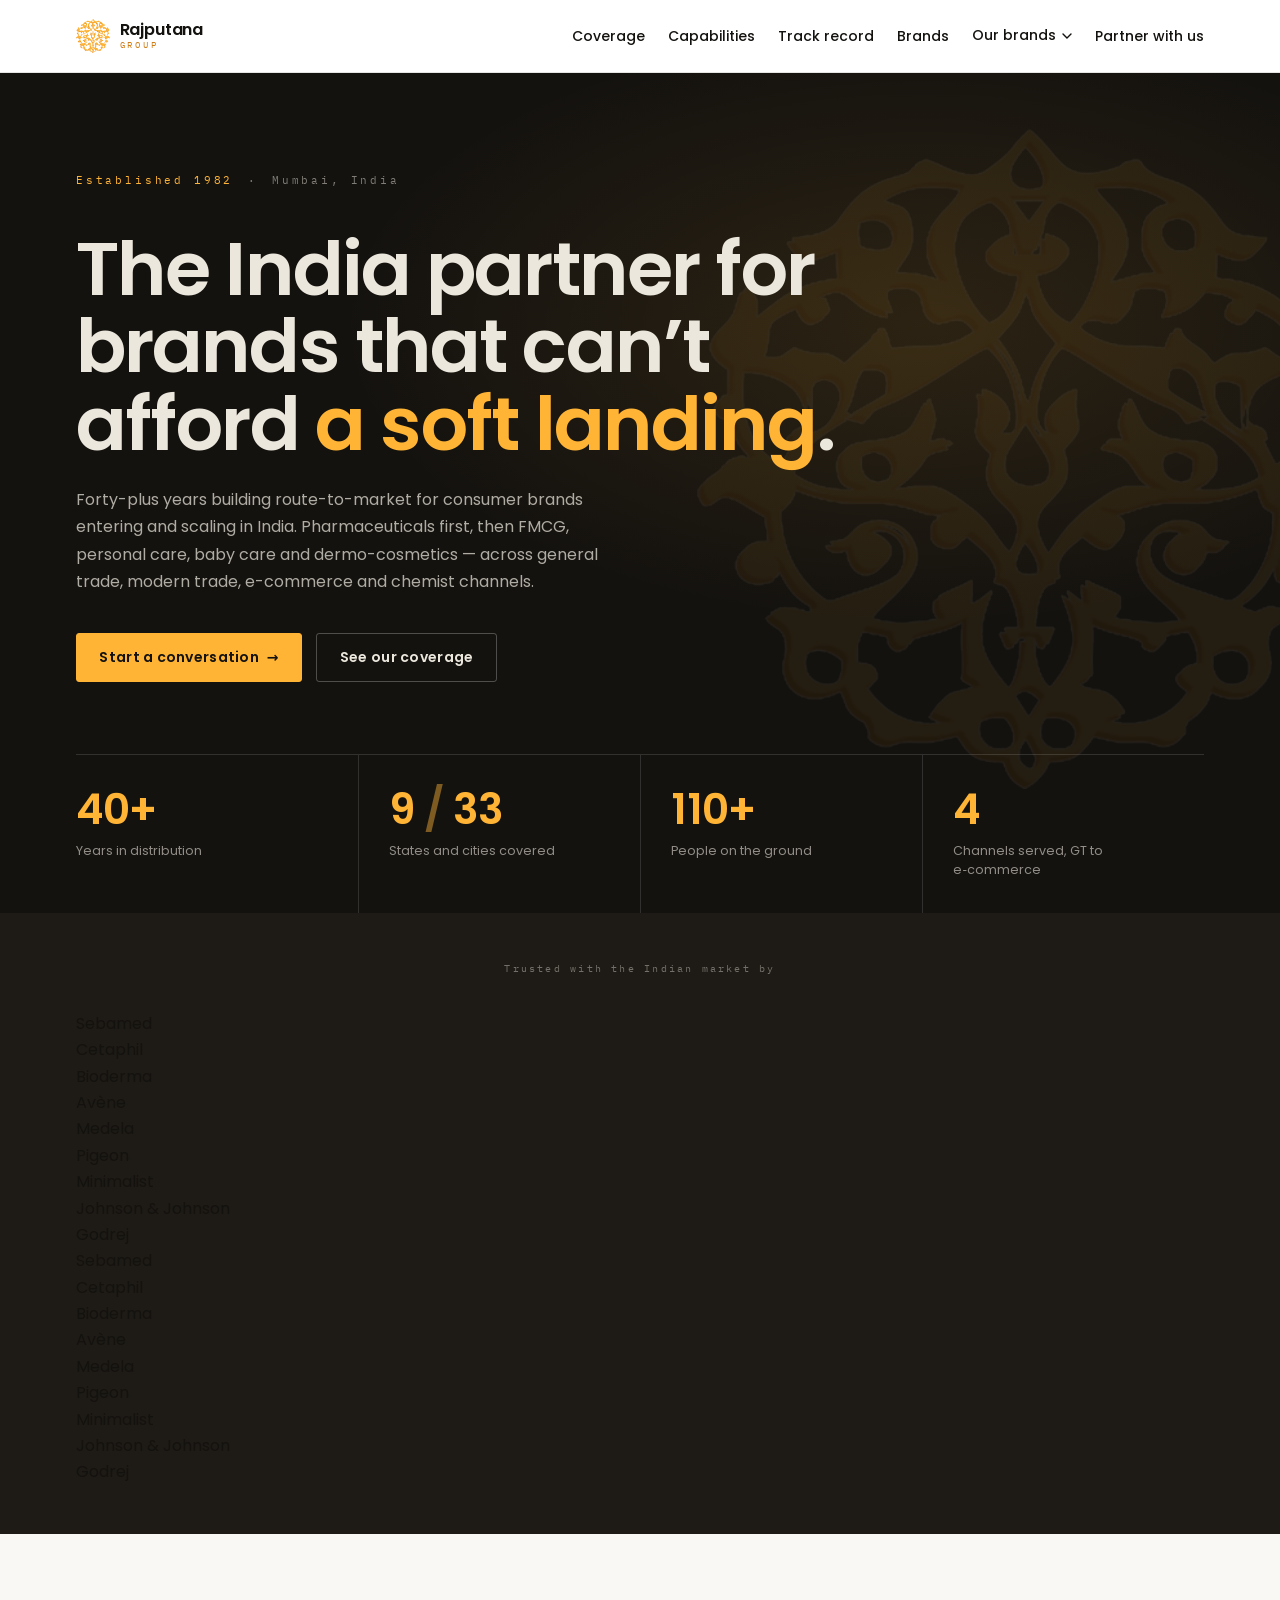
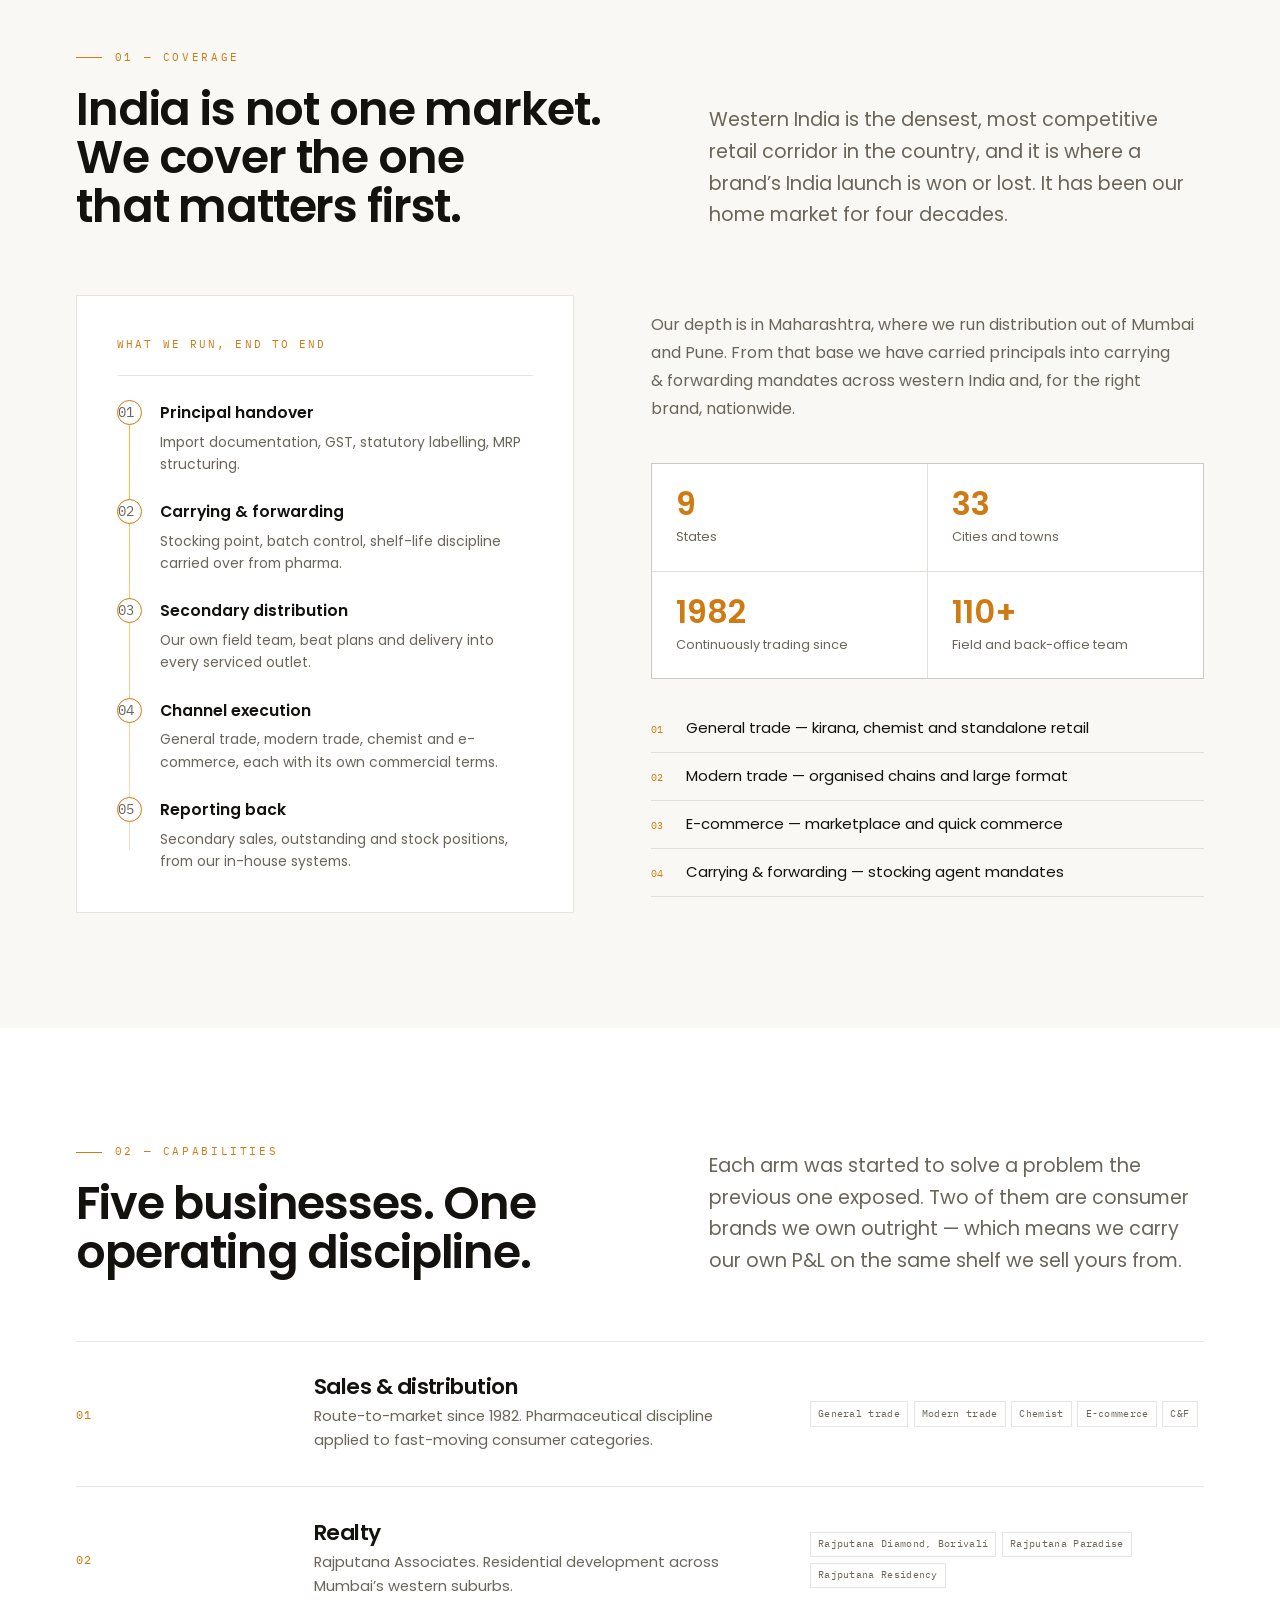
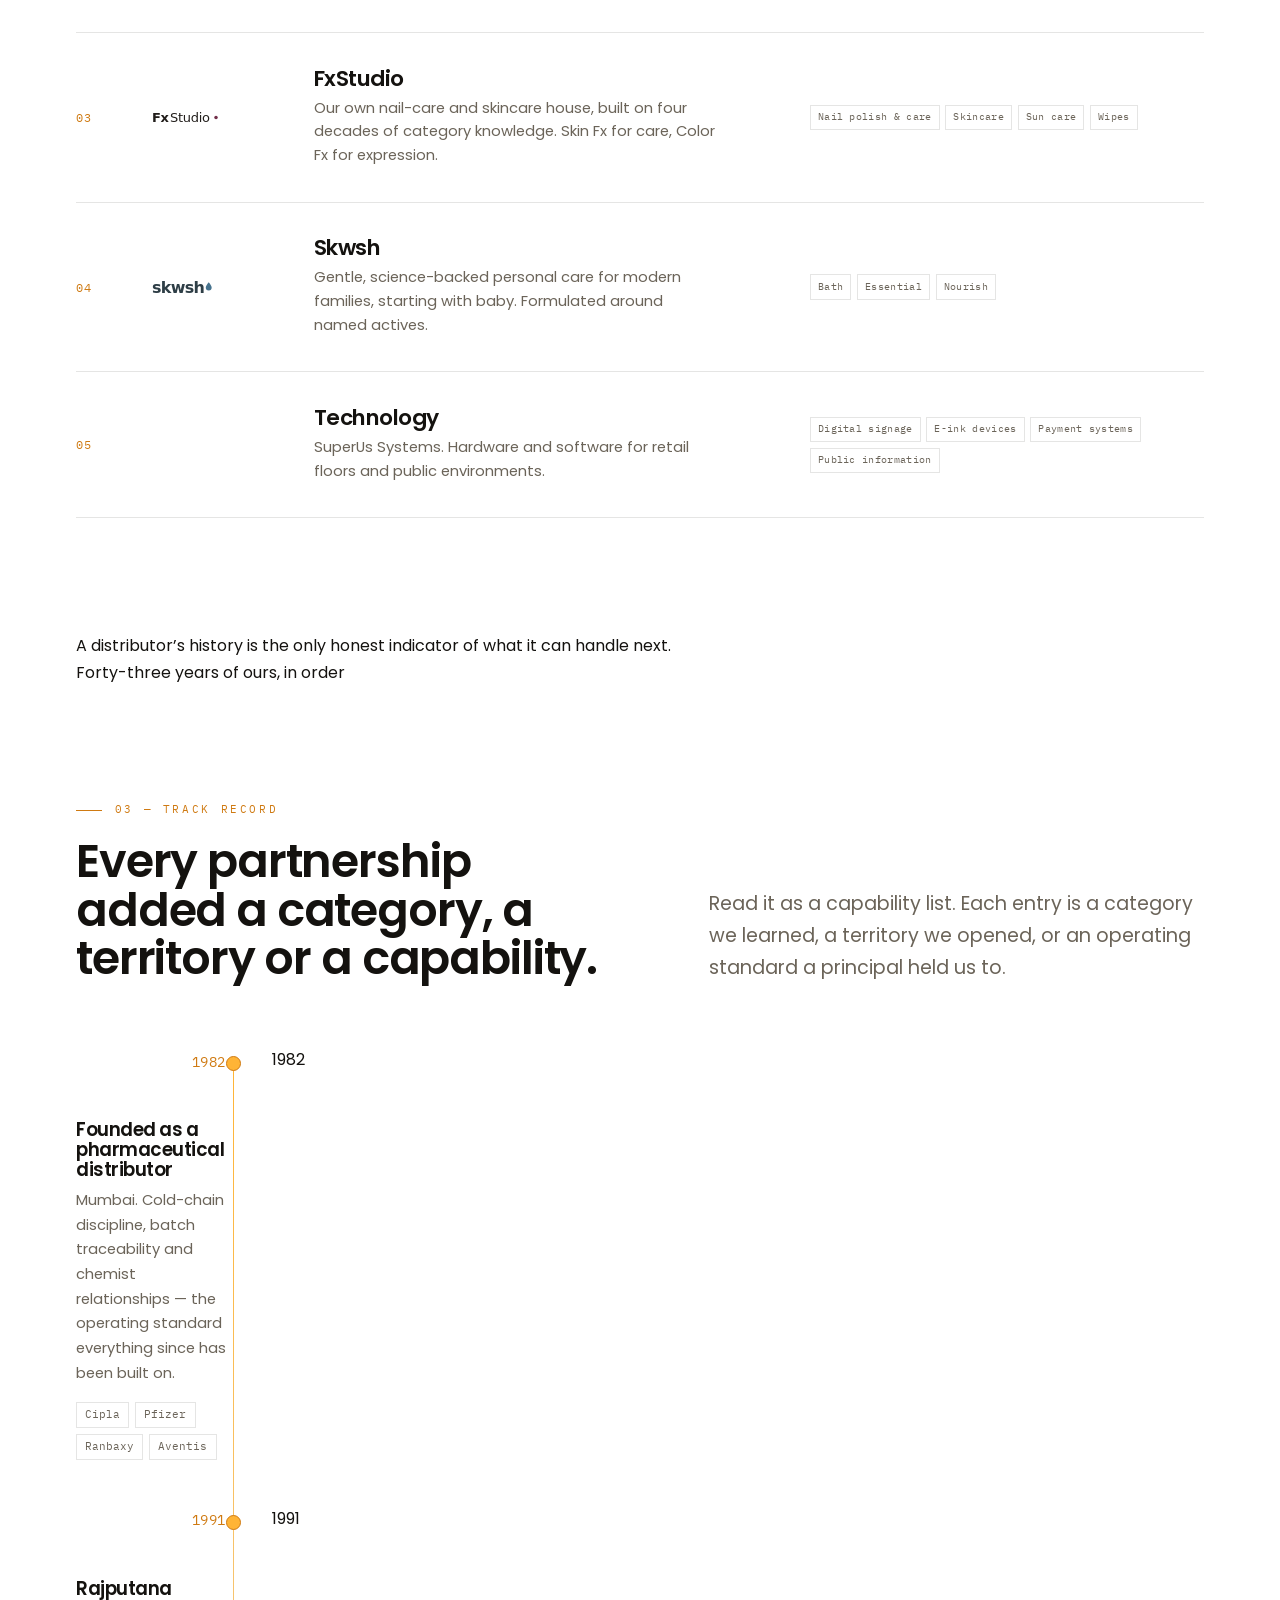
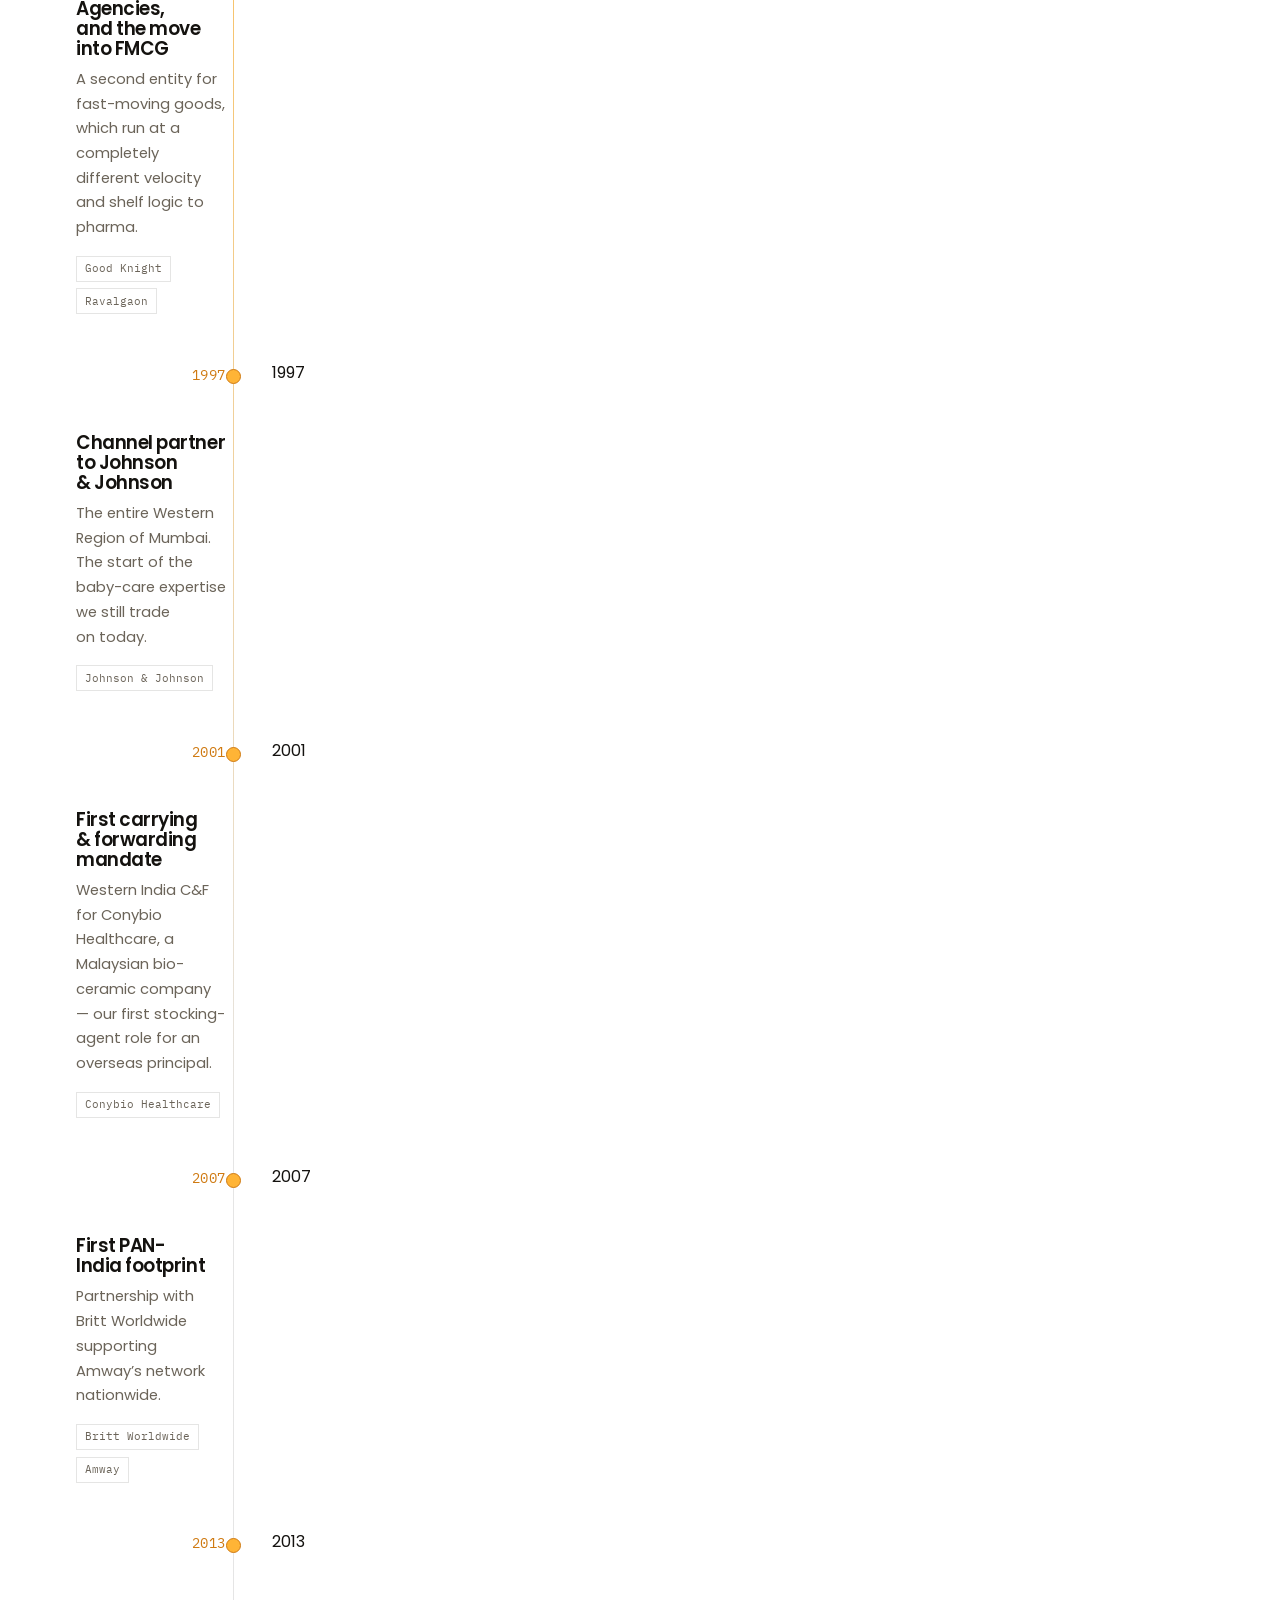
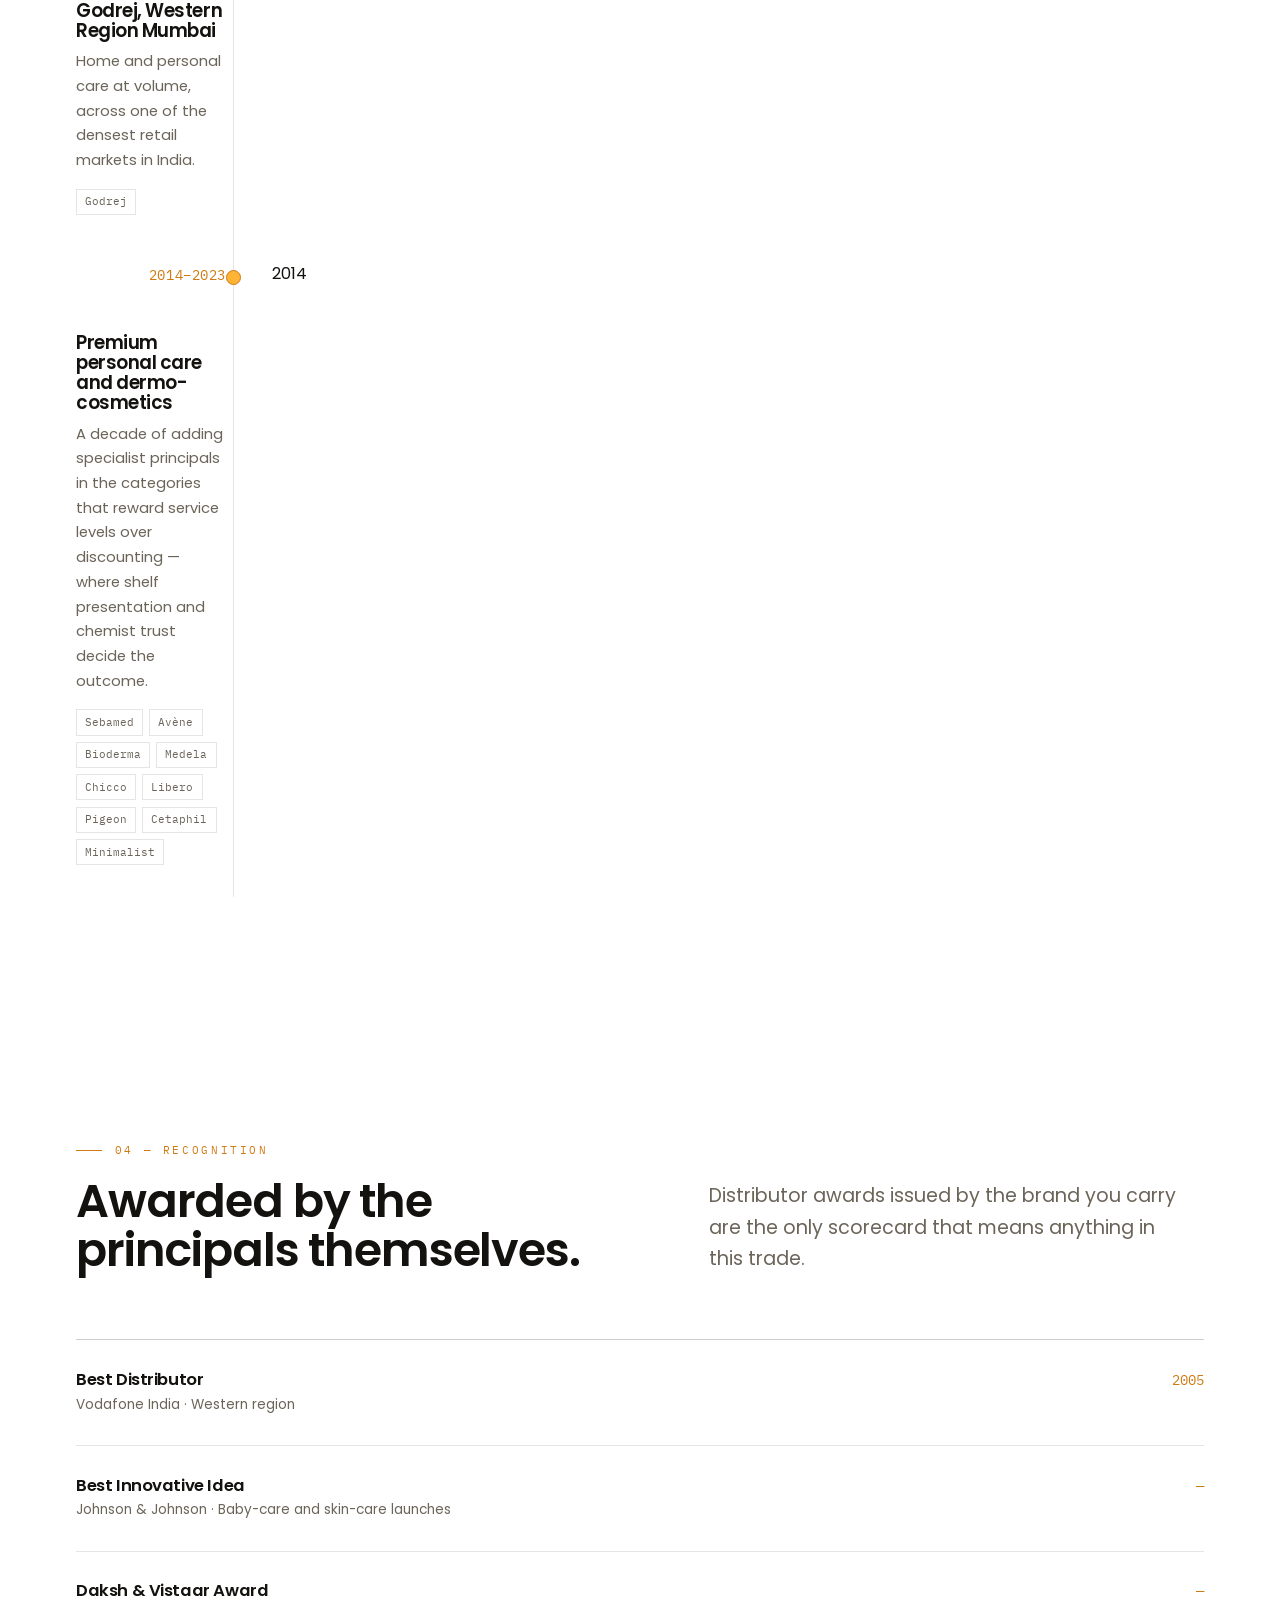
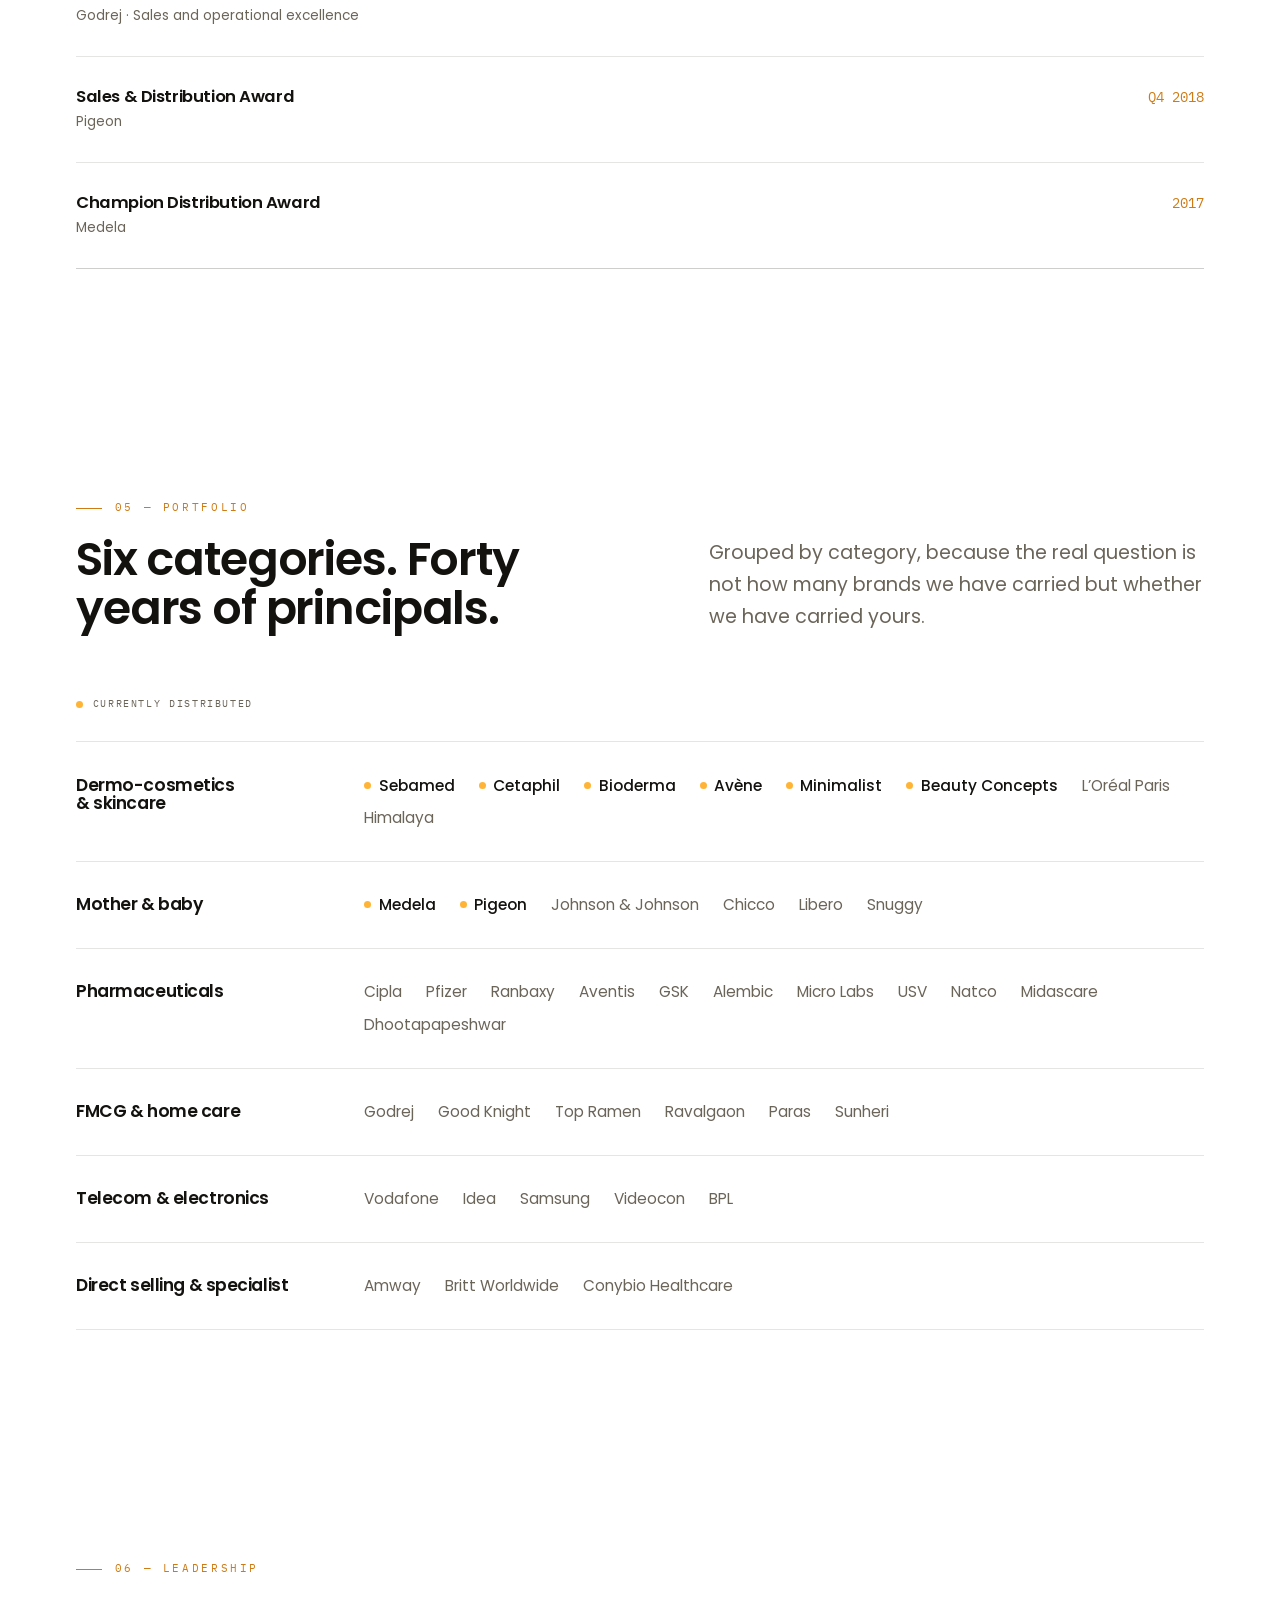
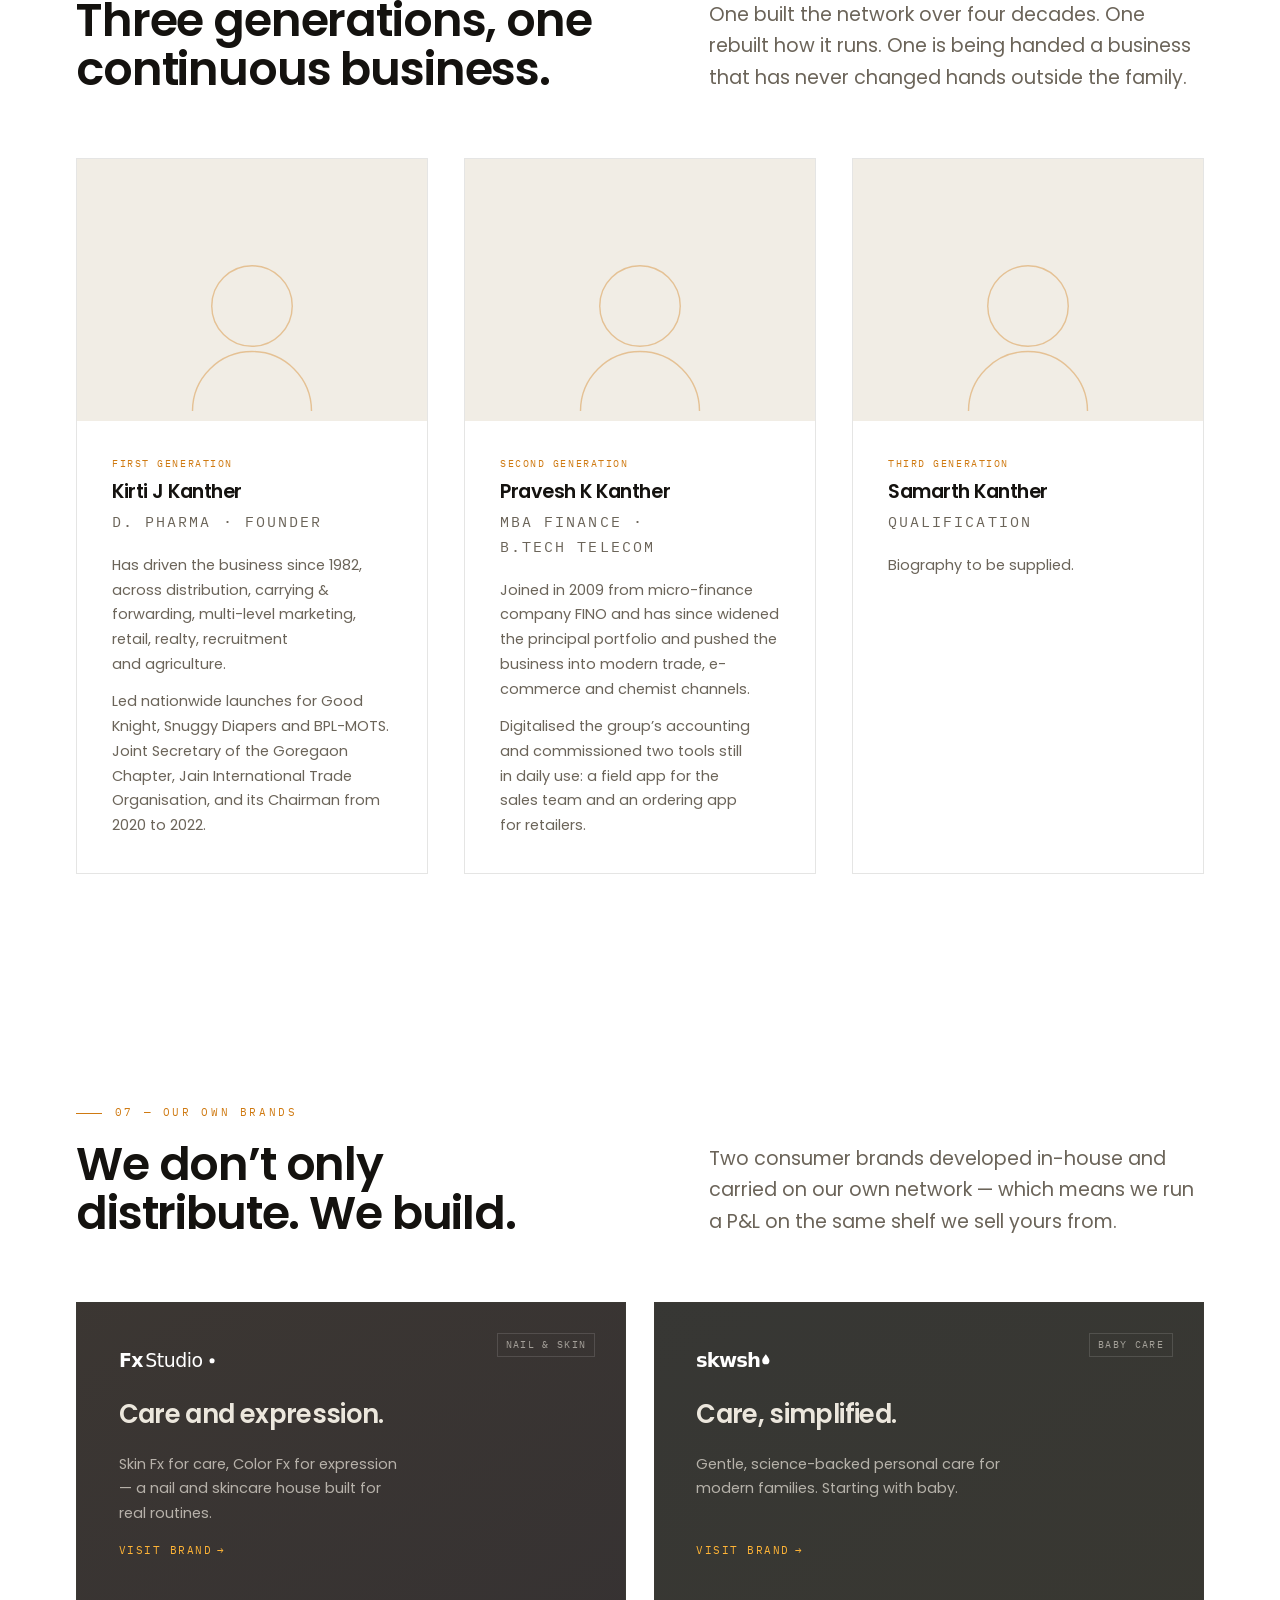
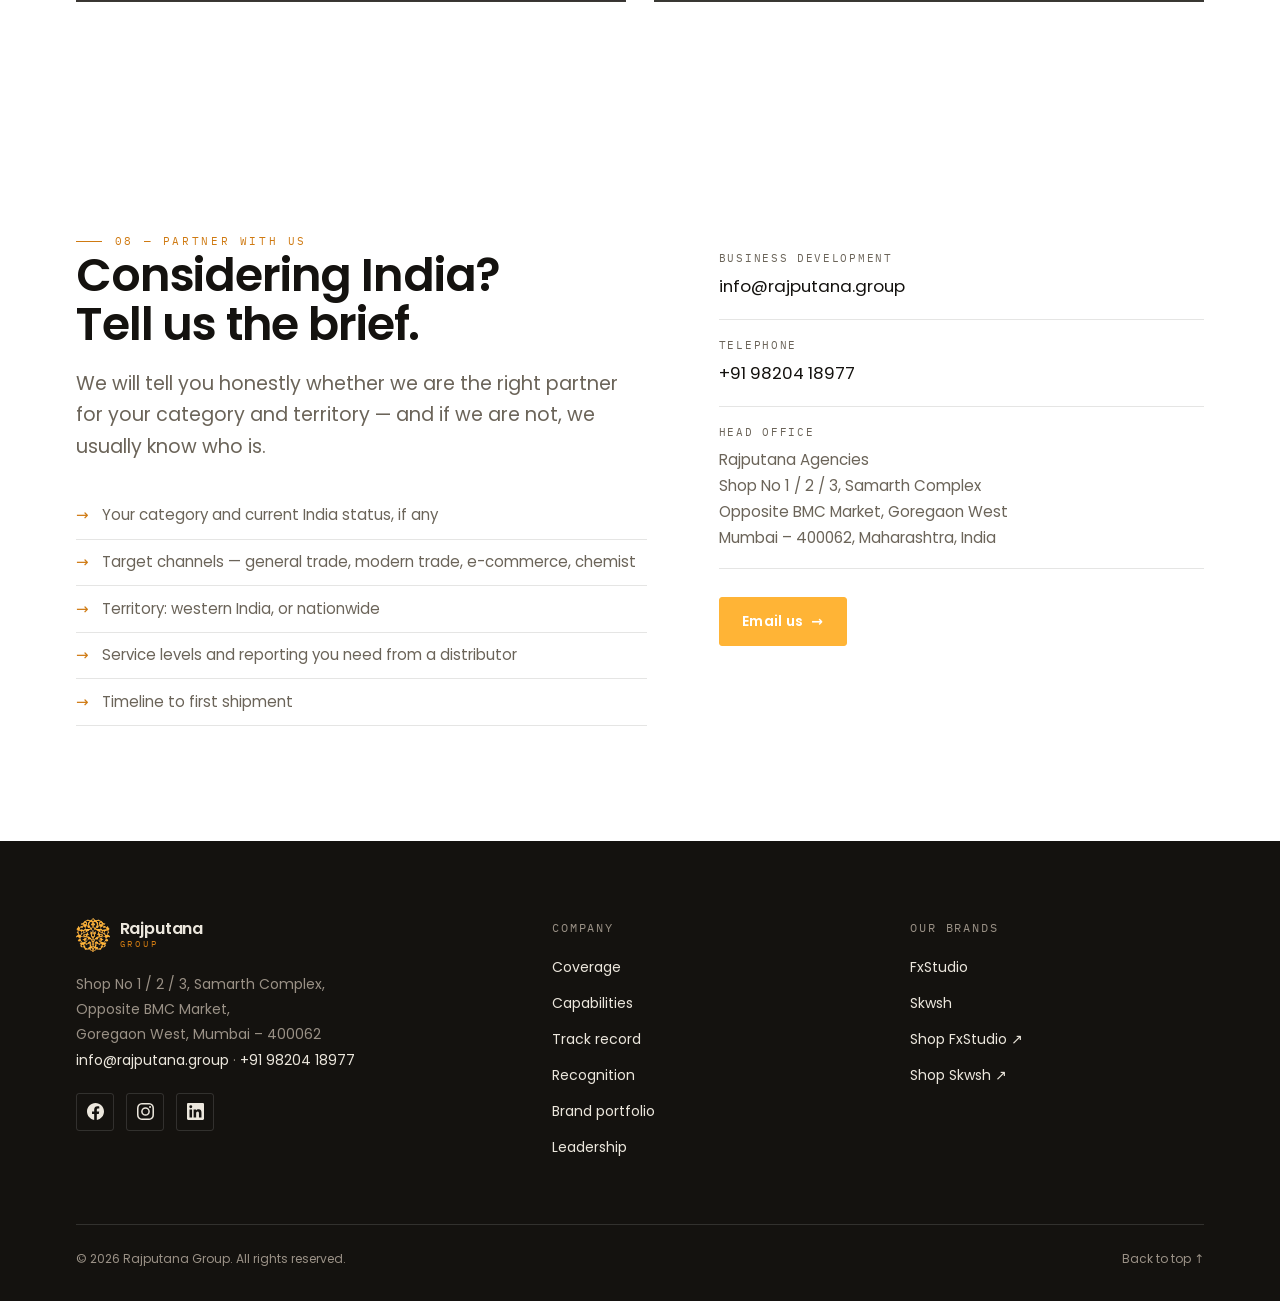
==== commit c88d8e28: "Add files via upload" ====
--- a/index.html
+++ b/index.html
@@ -22,7 +22,7 @@
 <link rel="preconnect" href="https://fonts.gstatic.com" crossorigin>
 <link rel="preconnect" href="https://api.fontshare.com" crossorigin>
 <link href="https://api.fontshare.com/v2/css?f%5B%5D=excon@400,500,600,700&amp;display=swap" rel="stylesheet">
-<link href="https://fonts.googleapis.com/css2?family=IBM+Plex+Mono:wght@400;500&amp;family=Poppins:wght@300;400;500;600&amp;display=swap" rel="stylesheet">
+<link href="https://fonts.googleapis.com/css2?family=IBM+Plex+Mono:wght@400;500&amp;family=Instrument+Serif:ital@0;1&amp;family=Poppins:wght@300;400;500&amp;display=swap" rel="stylesheet">
 <link rel="preload" as="image" href="assets/img/logos/rajputana-emblem-512.png">
 <link rel="stylesheet" href="assets/css/base.css">
 <link rel="stylesheet" href="assets/css/home.css">
@@ -134,8 +134,9 @@
   <section class="principals" aria-label="Brands we distribute">
     <div class="shell">
       <p class="principals__label">Trusted with the Indian market by</p>
-      <ul class="principals__row">
-        <li>Sebamed</li>
+      <div class="marquee" data-marquee>
+        <ul class="marquee__track">
+          <li>Sebamed</li>
         <li>Cetaphil</li>
         <li>Bioderma</li>
         <li>Av&egrave;ne</li>
@@ -144,7 +145,19 @@
         <li>Minimalist</li>
         <li>Johnson &amp; Johnson</li>
         <li>Godrej</li>
-      </ul>
+        </ul>
+        <ul class="marquee__track" aria-hidden="true">
+          <li>Sebamed</li>
+        <li>Cetaphil</li>
+        <li>Bioderma</li>
+        <li>Av&egrave;ne</li>
+        <li>Medela</li>
+        <li>Pigeon</li>
+        <li>Minimalist</li>
+        <li>Johnson &amp; Johnson</li>
+        <li>Godrej</li>
+        </ul>
+      </div>
     </div>
   </section>
 
@@ -217,6 +230,8 @@
   </section>
 
   <!-- ===== 4. CAPABILITIES ===== -->
+  <div class="jali" aria-hidden="true"></div>
+
   <section class="section" id="capabilities">
     <div class="shell">
       <div class="section-head" data-reveal>
@@ -308,7 +323,17 @@
   </section>
 
   <!-- ===== 5. TRACK RECORD ===== -->
-  <section class="section" id="record">
+  <section class="pull" aria-label="Statement">
+    <div class="shell">
+      <blockquote data-reveal>
+        <p>A distributor&rsquo;s history is the only honest indicator of what it
+        can handle next.</p>
+        <footer>Forty-three years of ours, in order</footer>
+      </blockquote>
+    </div>
+  </section>
+
+  <section class="section dark chapter" id="record">
     <div class="shell">
       <div class="section-head" data-reveal>
         <div>
@@ -316,14 +341,15 @@
           <h2>Every partnership added a category, a territory or a capability.</h2>
         </div>
         <p>
-          A distributor&rsquo;s history is the only honest indicator of what it
-          can handle next. Here is ours, in order.
+          Read it as a capability list. Each entry is a category we learned, a
+          territory we opened, or an operating standard a principal held us to.
         </p>
       </div>
 
       <div class="timeline">
         <article class="tl-item" data-reveal>
           <p class="tl-year">1982</p>
+          <span class="tl-ghost" aria-hidden="true">1982</span>
           <div class="tl-body">
             <h3>Founded as a pharmaceutical distributor</h3>
             <p>Mumbai. Cold-chain discipline, batch traceability and chemist relationships — the operating standard everything since has been built on.</p>
@@ -333,6 +359,7 @@
 
         <article class="tl-item" data-reveal>
           <p class="tl-year">1991</p>
+          <span class="tl-ghost" aria-hidden="true">1991</span>
           <div class="tl-body">
             <h3>Rajputana Agencies, and the move into FMCG</h3>
             <p>A second entity for fast-moving goods, which run at a completely different velocity and shelf logic to pharma.</p>
@@ -342,6 +369,7 @@
 
         <article class="tl-item" data-reveal>
           <p class="tl-year">1997</p>
+          <span class="tl-ghost" aria-hidden="true">1997</span>
           <div class="tl-body">
             <h3>Channel partner to Johnson &amp; Johnson</h3>
             <p>The entire Western Region of Mumbai. The start of the baby-care expertise we still trade on today.</p>
@@ -351,6 +379,7 @@
 
         <article class="tl-item" data-reveal>
           <p class="tl-year">2001</p>
+          <span class="tl-ghost" aria-hidden="true">2001</span>
           <div class="tl-body">
             <h3>First carrying &amp; forwarding mandate</h3>
             <p>Western India C&amp;F for Conybio Healthcare, a Malaysian bio-ceramic company — our first stocking-agent role for an overseas principal.</p>
@@ -360,6 +389,7 @@
 
         <article class="tl-item" data-reveal>
           <p class="tl-year">2007</p>
+          <span class="tl-ghost" aria-hidden="true">2007</span>
           <div class="tl-body">
             <h3>First PAN-India footprint</h3>
             <p>Partnership with Britt Worldwide supporting Amway&rsquo;s network nationwide.</p>
@@ -369,6 +399,7 @@
 
         <article class="tl-item" data-reveal>
           <p class="tl-year">2013</p>
+          <span class="tl-ghost" aria-hidden="true">2013</span>
           <div class="tl-body">
             <h3>Godrej, Western Region Mumbai</h3>
             <p>Home and personal care at volume, across one of the densest retail markets in India.</p>
@@ -378,6 +409,7 @@
 
         <article class="tl-item" data-reveal>
           <p class="tl-year">2014&ndash;2023</p>
+          <span class="tl-ghost" aria-hidden="true">2014</span>
           <div class="tl-body">
             <h3>Premium personal care and dermo-cosmetics</h3>
             <p>A decade of adding specialist principals in the categories that reward service levels over discounting — where shelf presentation and chemist trust decide the outcome.</p>
@@ -392,7 +424,7 @@
   </section>
 
   <!-- ===== 6. RECOGNITION ===== -->
-  <section class="section" id="recognition">
+  <section class="section tint" id="recognition">
     <div class="shell">
       <div class="section-head" data-reveal>
         <div>
@@ -431,6 +463,8 @@
   </section>
 
   <!-- ===== 7. PORTFOLIO WALL ===== -->
+  <div class="jali" aria-hidden="true"></div>
+
   <section class="section" id="portfolio">
     <div class="shell">
       <div class="section-head" data-reveal>
@@ -496,6 +530,8 @@
   </section>
 
   <!-- ===== 8. LEADERSHIP ===== -->
+  <div class="jali" aria-hidden="true"></div>
+
   <section class="section" id="leadership">
     <div class="shell">
       <div class="section-head" data-reveal>
@@ -611,7 +647,7 @@
   </section>
 
   <!-- ===== 10. PARTNER ===== -->
-  <section class="section cta" id="partner">
+  <section class="section cta tint" id="partner">
     <div class="shell">
       <div class="cta__grid">
         <div data-reveal>
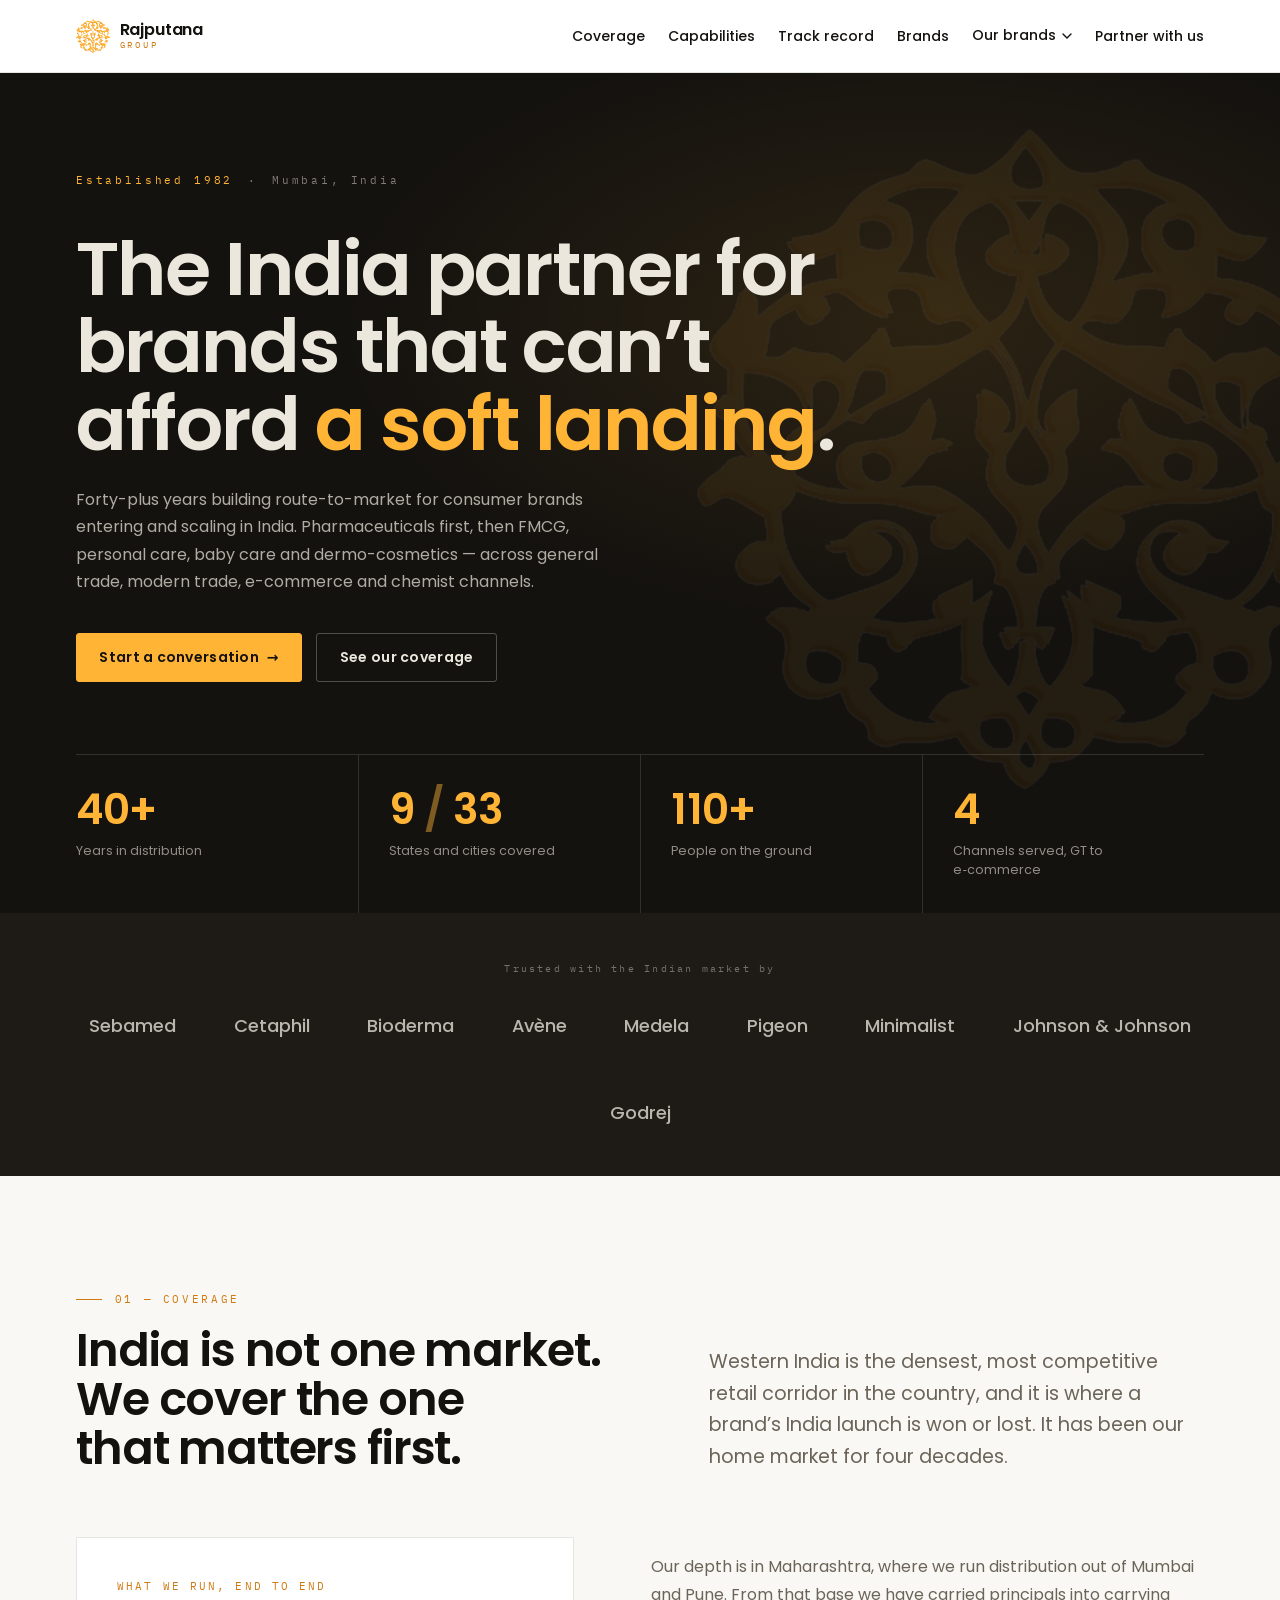
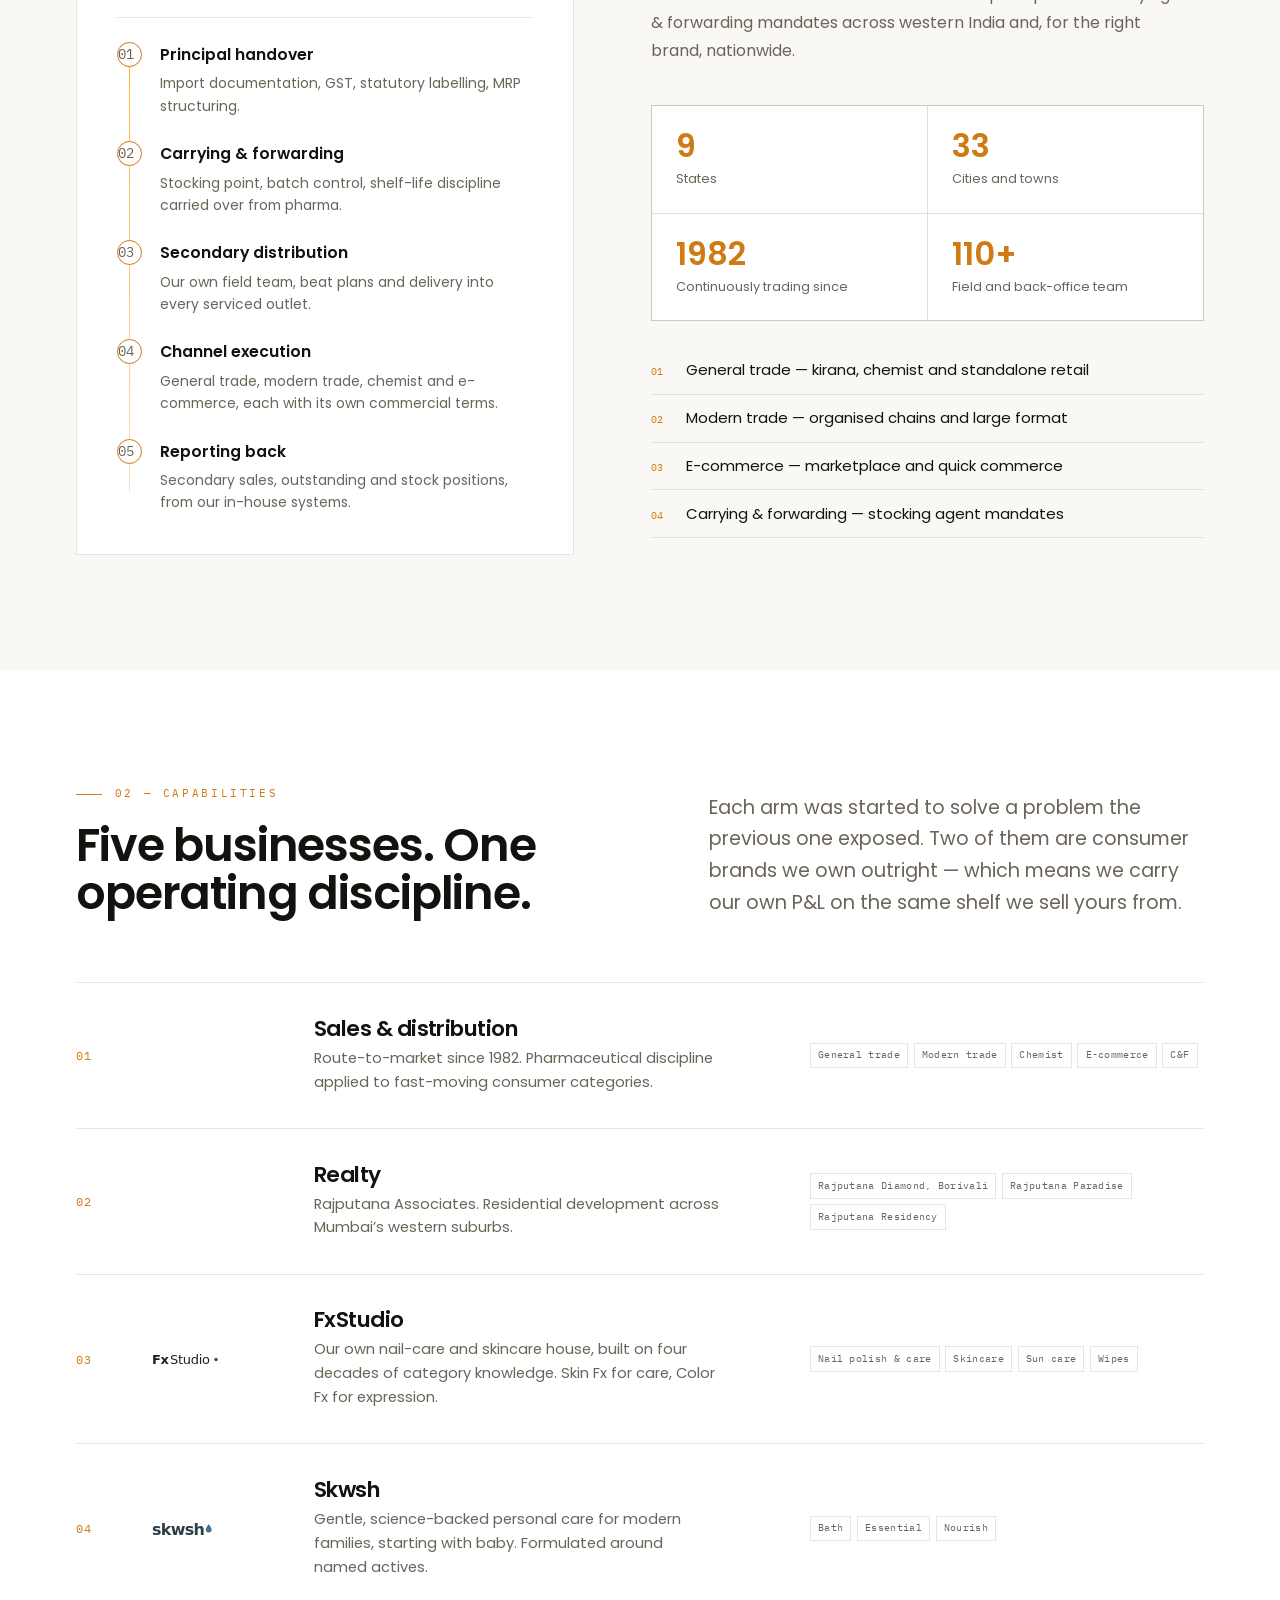
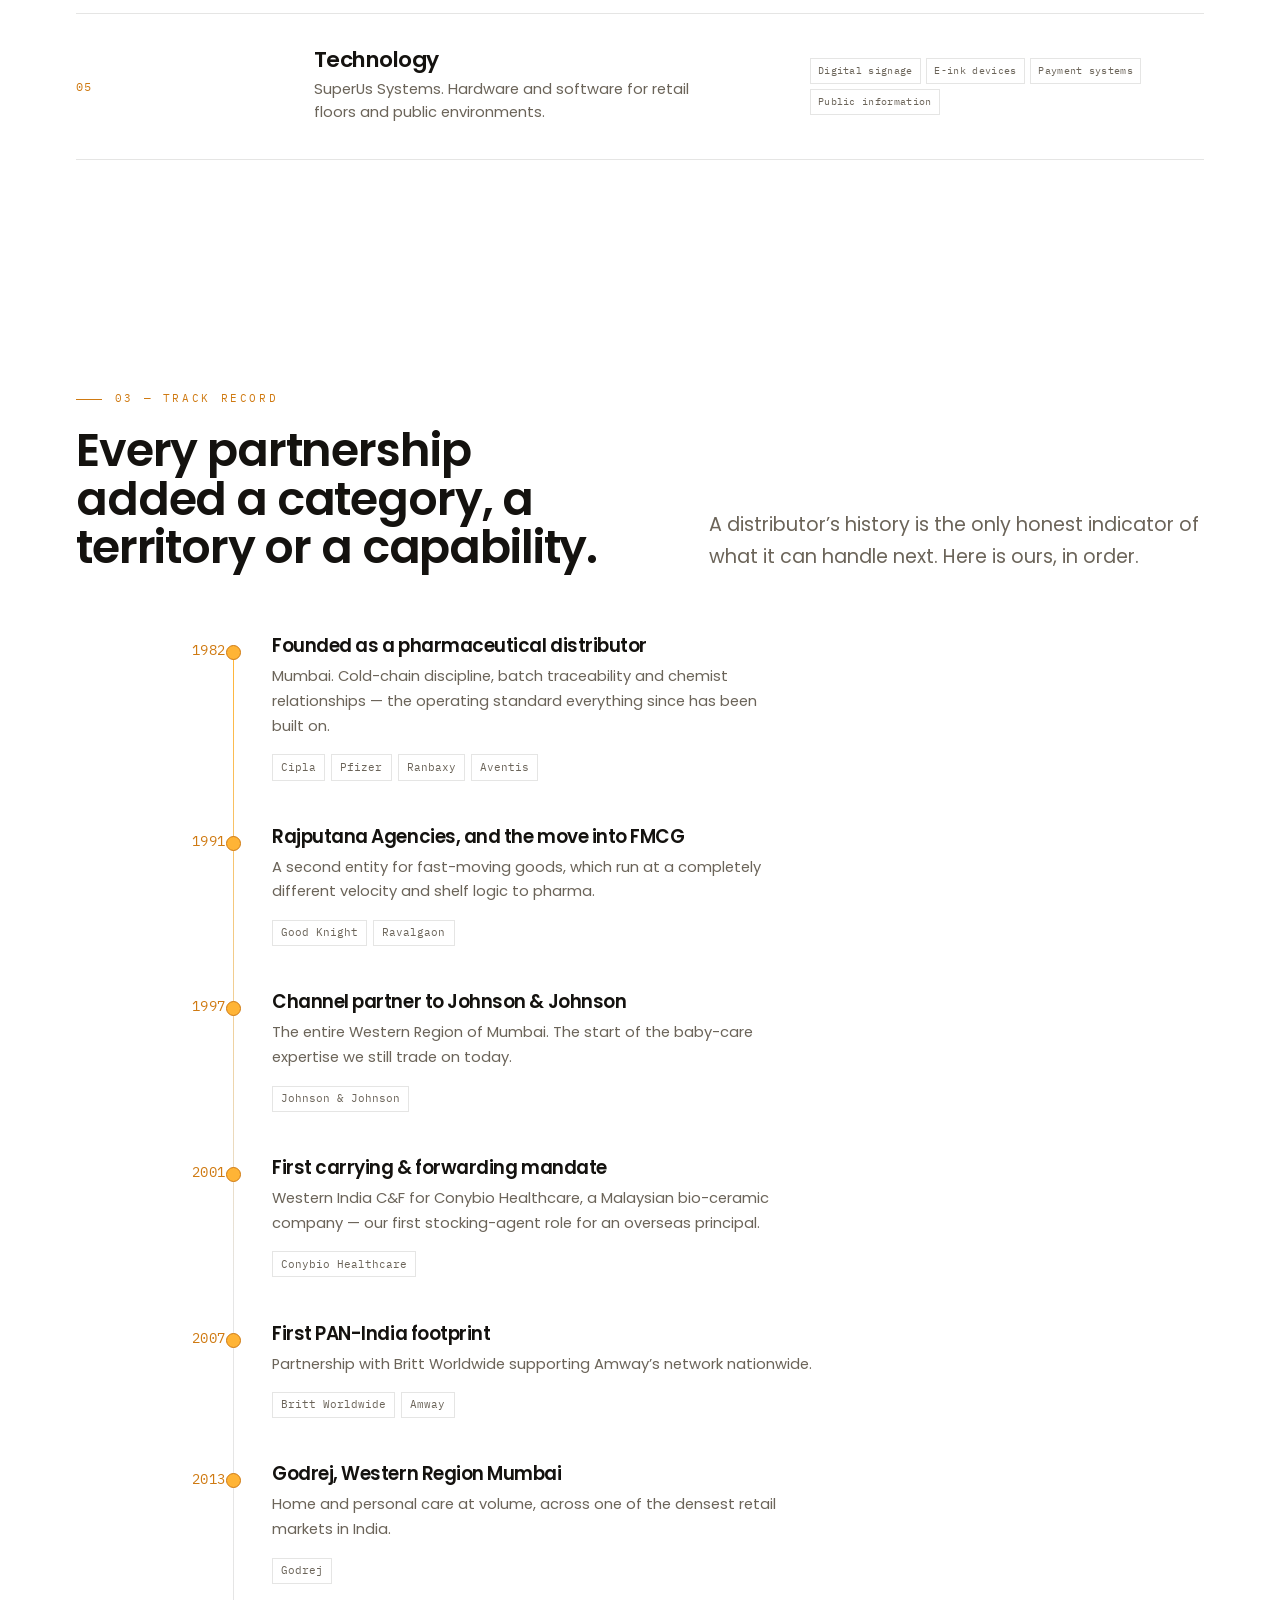
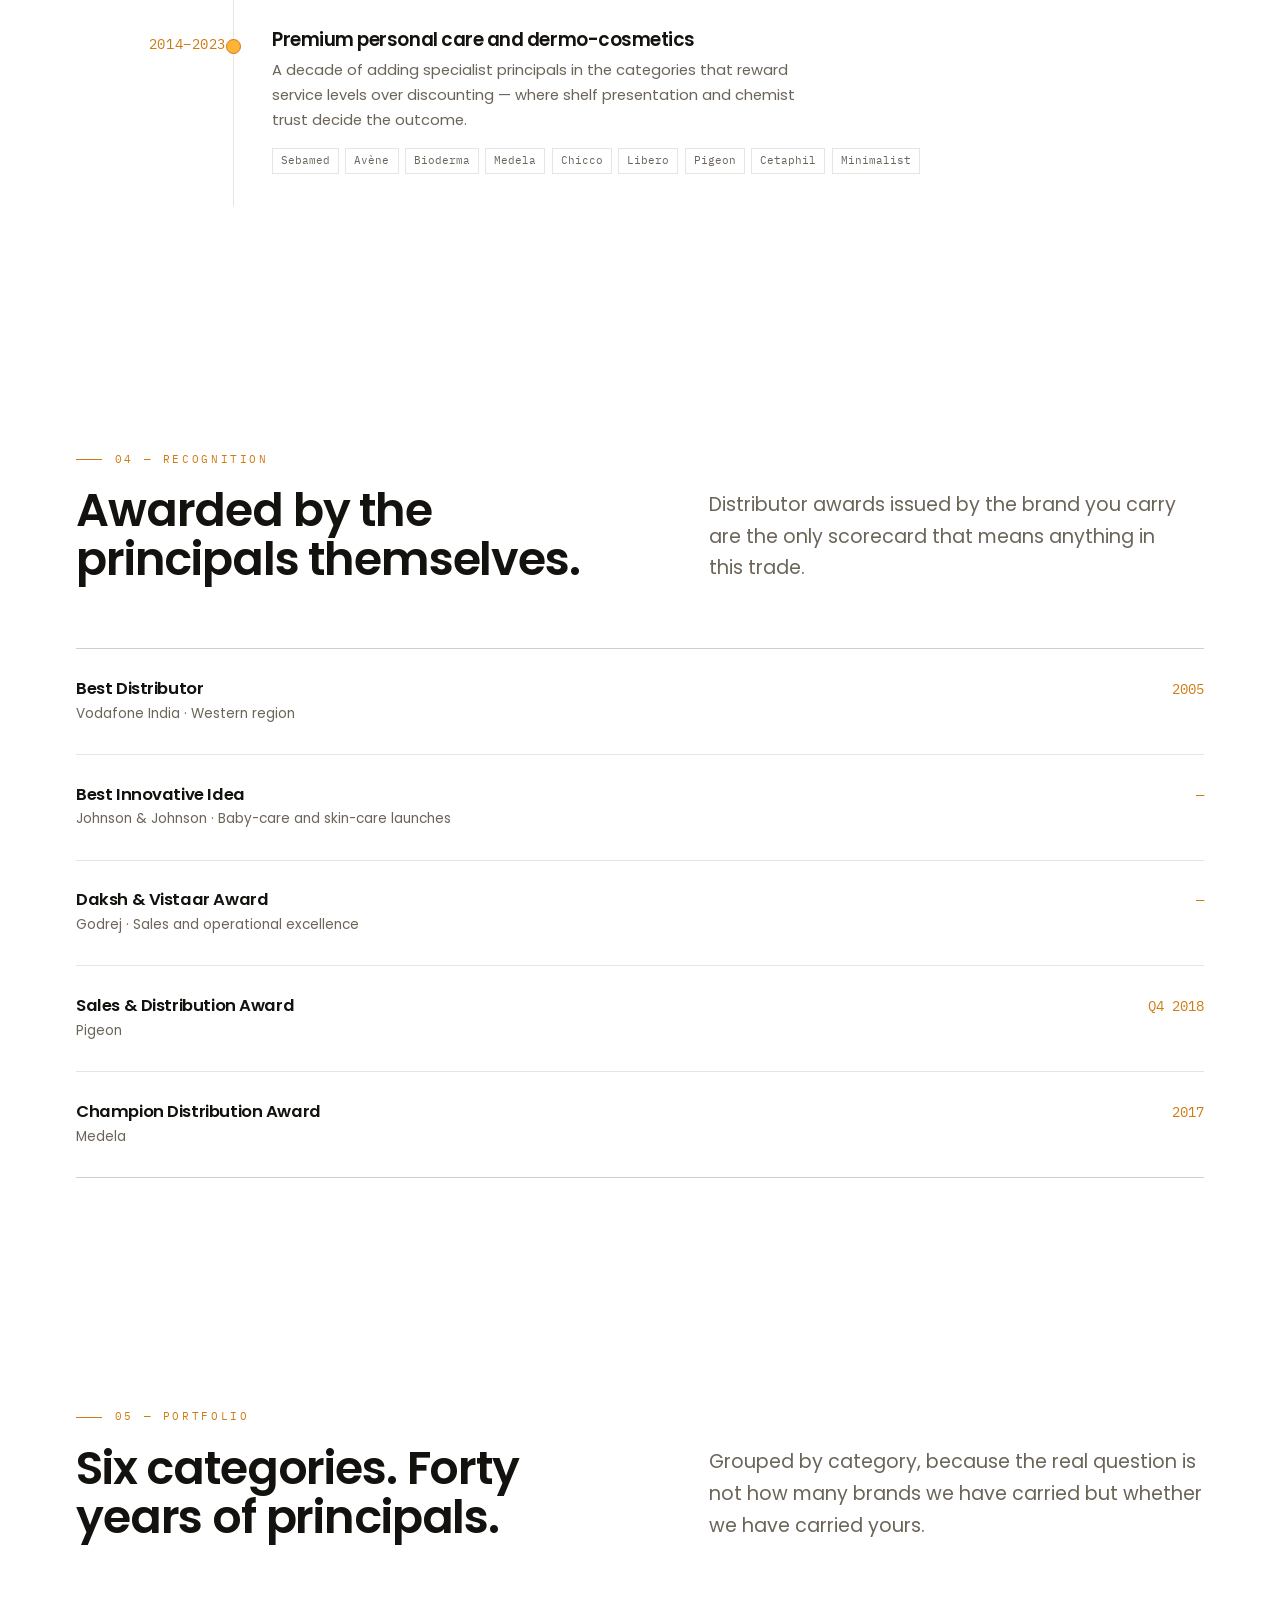
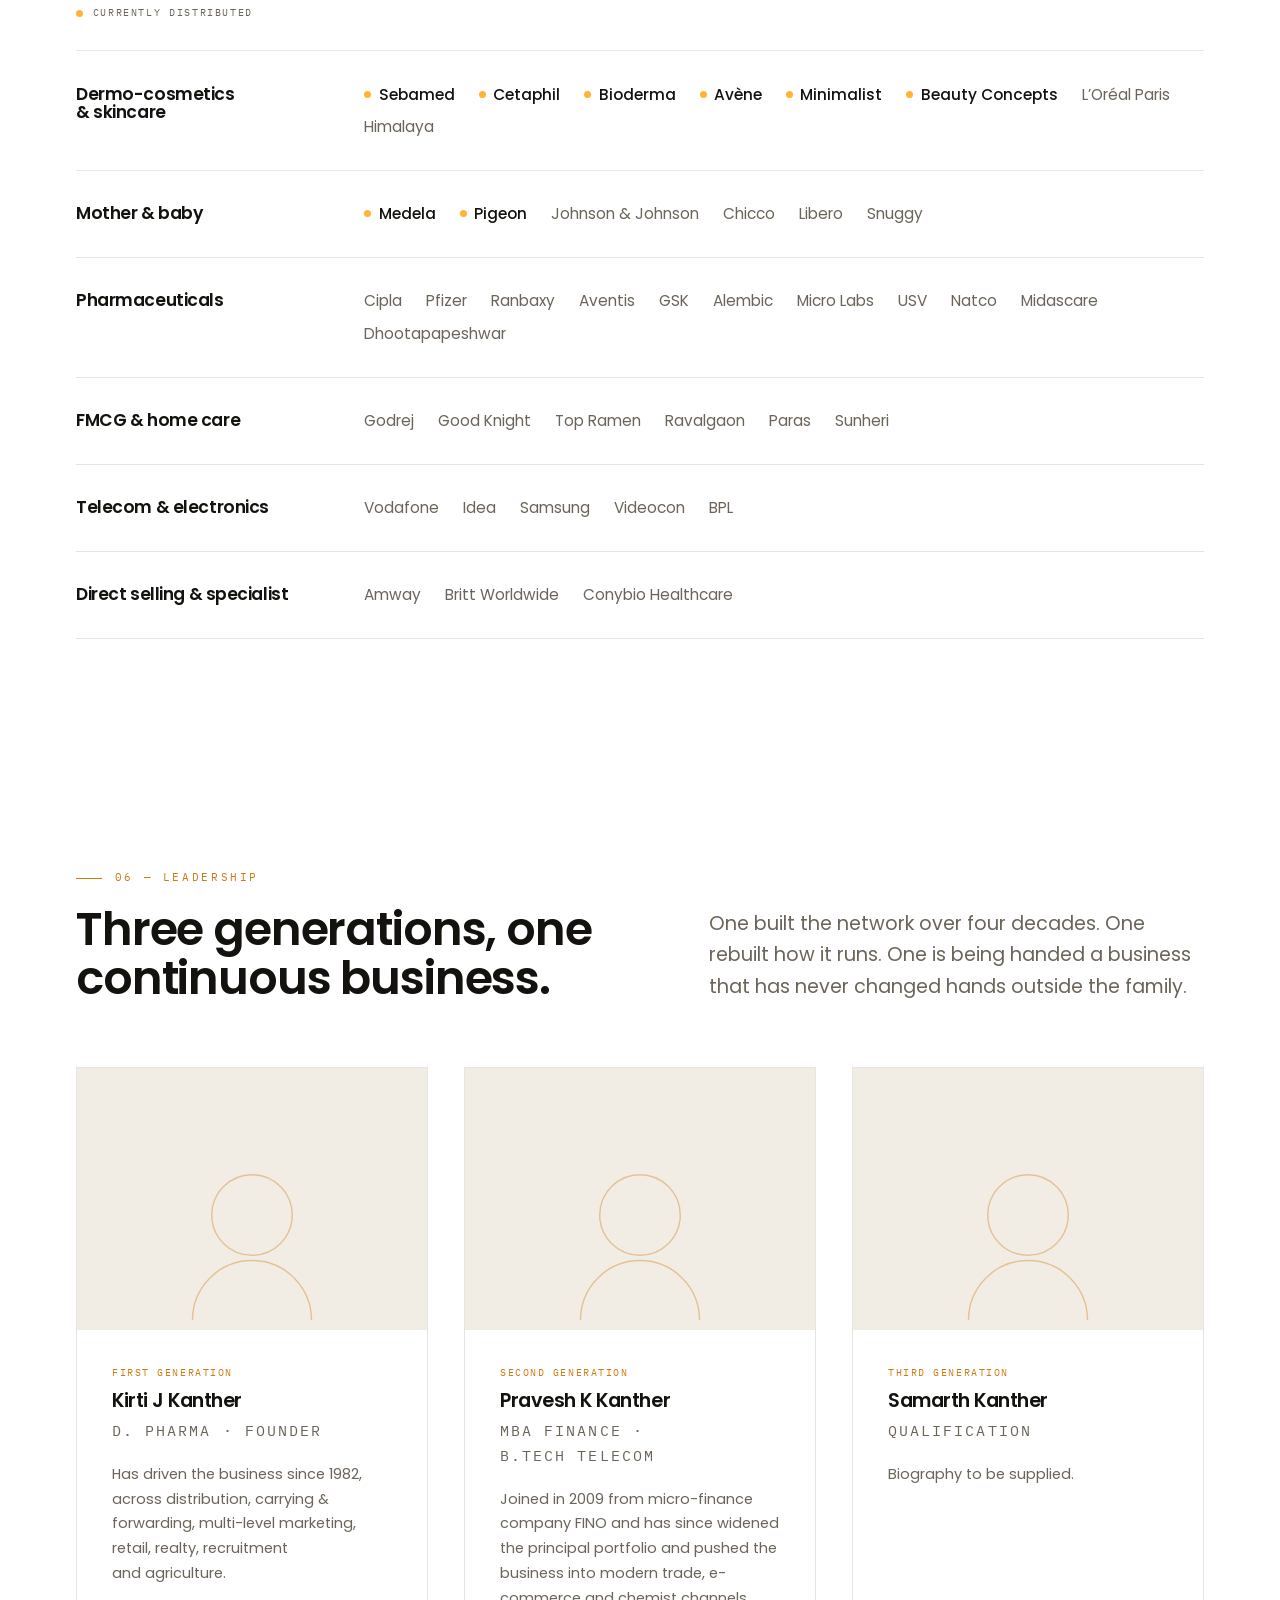
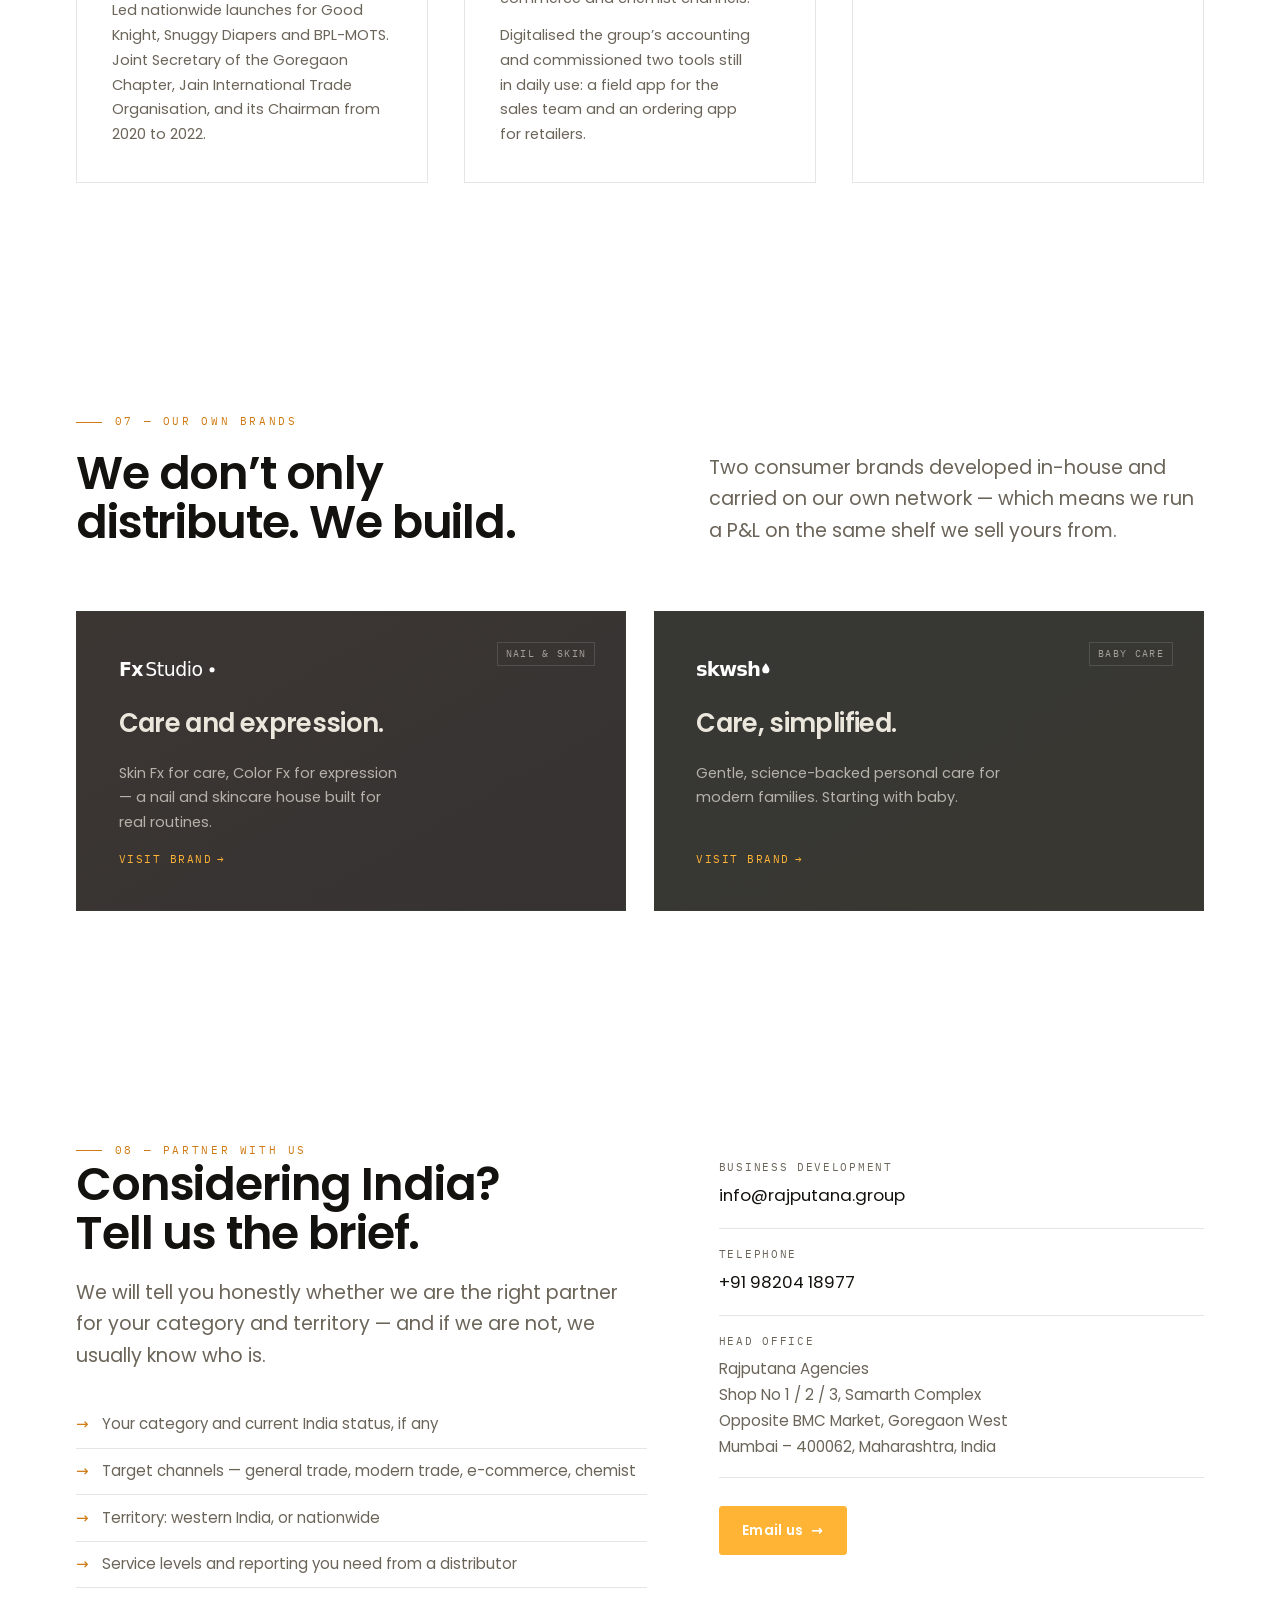
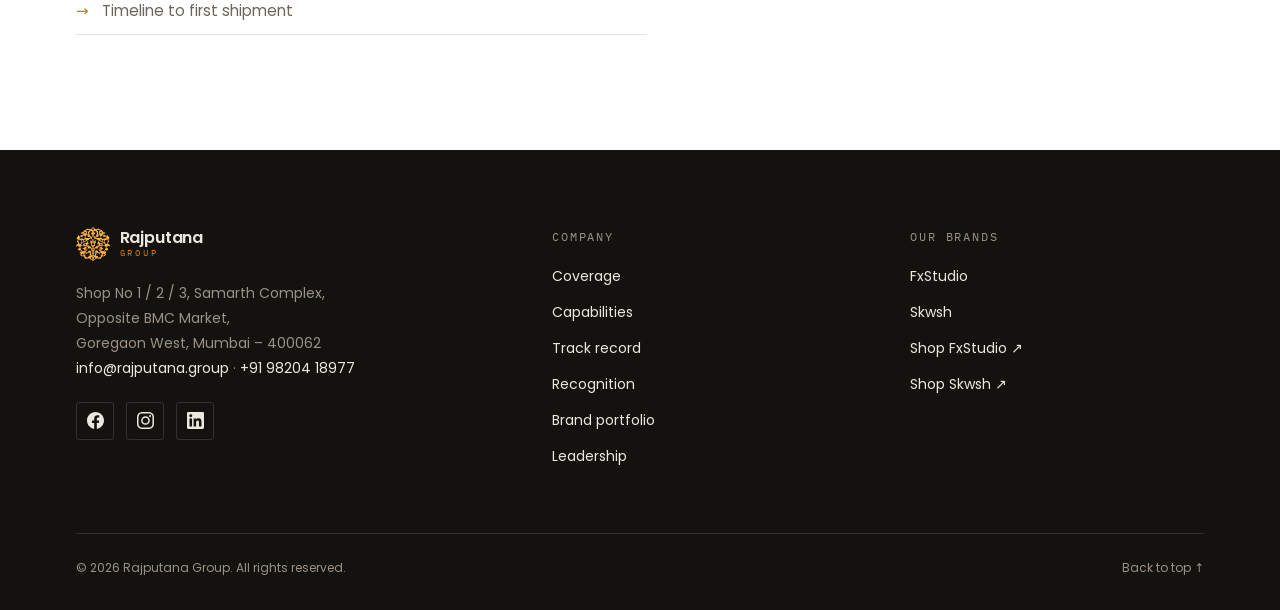
==== commit 312af2c2: "Add files via upload" ====
--- a/index.html
+++ b/index.html
@@ -22,7 +22,7 @@
 <link rel="preconnect" href="https://fonts.gstatic.com" crossorigin>
 <link rel="preconnect" href="https://api.fontshare.com" crossorigin>
 <link href="https://api.fontshare.com/v2/css?f%5B%5D=excon@400,500,600,700&amp;display=swap" rel="stylesheet">
-<link href="https://fonts.googleapis.com/css2?family=IBM+Plex+Mono:wght@400;500&amp;family=Instrument+Serif:ital@0;1&amp;family=Poppins:wght@300;400;500&amp;display=swap" rel="stylesheet">
+<link href="https://fonts.googleapis.com/css2?family=IBM+Plex+Mono:wght@400;500&amp;family=Poppins:wght@300;400;500;600&amp;display=swap" rel="stylesheet">
 <link rel="preload" as="image" href="assets/img/logos/rajputana-emblem-512.png">
 <link rel="stylesheet" href="assets/css/base.css">
 <link rel="stylesheet" href="assets/css/home.css">
@@ -134,9 +134,8 @@
   <section class="principals" aria-label="Brands we distribute">
     <div class="shell">
       <p class="principals__label">Trusted with the Indian market by</p>
-      <div class="marquee" data-marquee>
-        <ul class="marquee__track">
-          <li>Sebamed</li>
+      <ul class="principals__row">
+        <li>Sebamed</li>
         <li>Cetaphil</li>
         <li>Bioderma</li>
         <li>Av&egrave;ne</li>
@@ -145,19 +144,7 @@
         <li>Minimalist</li>
         <li>Johnson &amp; Johnson</li>
         <li>Godrej</li>
-        </ul>
-        <ul class="marquee__track" aria-hidden="true">
-          <li>Sebamed</li>
-        <li>Cetaphil</li>
-        <li>Bioderma</li>
-        <li>Av&egrave;ne</li>
-        <li>Medela</li>
-        <li>Pigeon</li>
-        <li>Minimalist</li>
-        <li>Johnson &amp; Johnson</li>
-        <li>Godrej</li>
-        </ul>
-      </div>
+      </ul>
     </div>
   </section>
 
@@ -230,8 +217,6 @@
   </section>
 
   <!-- ===== 4. CAPABILITIES ===== -->
-  <div class="jali" aria-hidden="true"></div>
-
   <section class="section" id="capabilities">
     <div class="shell">
       <div class="section-head" data-reveal>
@@ -323,17 +308,7 @@
   </section>
 
   <!-- ===== 5. TRACK RECORD ===== -->
-  <section class="pull" aria-label="Statement">
-    <div class="shell">
-      <blockquote data-reveal>
-        <p>A distributor&rsquo;s history is the only honest indicator of what it
-        can handle next.</p>
-        <footer>Forty-three years of ours, in order</footer>
-      </blockquote>
-    </div>
-  </section>
-
-  <section class="section dark chapter" id="record">
+  <section class="section" id="record">
     <div class="shell">
       <div class="section-head" data-reveal>
         <div>
@@ -341,15 +316,14 @@
           <h2>Every partnership added a category, a territory or a capability.</h2>
         </div>
         <p>
-          Read it as a capability list. Each entry is a category we learned, a
-          territory we opened, or an operating standard a principal held us to.
+          A distributor&rsquo;s history is the only honest indicator of what it
+          can handle next. Here is ours, in order.
         </p>
       </div>
 
       <div class="timeline">
         <article class="tl-item" data-reveal>
           <p class="tl-year">1982</p>
-          <span class="tl-ghost" aria-hidden="true">1982</span>
           <div class="tl-body">
             <h3>Founded as a pharmaceutical distributor</h3>
             <p>Mumbai. Cold-chain discipline, batch traceability and chemist relationships — the operating standard everything since has been built on.</p>
@@ -359,7 +333,6 @@
 
         <article class="tl-item" data-reveal>
           <p class="tl-year">1991</p>
-          <span class="tl-ghost" aria-hidden="true">1991</span>
           <div class="tl-body">
             <h3>Rajputana Agencies, and the move into FMCG</h3>
             <p>A second entity for fast-moving goods, which run at a completely different velocity and shelf logic to pharma.</p>
@@ -369,7 +342,6 @@
 
         <article class="tl-item" data-reveal>
           <p class="tl-year">1997</p>
-          <span class="tl-ghost" aria-hidden="true">1997</span>
           <div class="tl-body">
             <h3>Channel partner to Johnson &amp; Johnson</h3>
             <p>The entire Western Region of Mumbai. The start of the baby-care expertise we still trade on today.</p>
@@ -379,7 +351,6 @@
 
         <article class="tl-item" data-reveal>
           <p class="tl-year">2001</p>
-          <span class="tl-ghost" aria-hidden="true">2001</span>
           <div class="tl-body">
             <h3>First carrying &amp; forwarding mandate</h3>
             <p>Western India C&amp;F for Conybio Healthcare, a Malaysian bio-ceramic company — our first stocking-agent role for an overseas principal.</p>
@@ -389,7 +360,6 @@
 
         <article class="tl-item" data-reveal>
           <p class="tl-year">2007</p>
-          <span class="tl-ghost" aria-hidden="true">2007</span>
           <div class="tl-body">
             <h3>First PAN-India footprint</h3>
             <p>Partnership with Britt Worldwide supporting Amway&rsquo;s network nationwide.</p>
@@ -399,7 +369,6 @@
 
         <article class="tl-item" data-reveal>
           <p class="tl-year">2013</p>
-          <span class="tl-ghost" aria-hidden="true">2013</span>
           <div class="tl-body">
             <h3>Godrej, Western Region Mumbai</h3>
             <p>Home and personal care at volume, across one of the densest retail markets in India.</p>
@@ -409,7 +378,6 @@
 
         <article class="tl-item" data-reveal>
           <p class="tl-year">2014&ndash;2023</p>
-          <span class="tl-ghost" aria-hidden="true">2014</span>
           <div class="tl-body">
             <h3>Premium personal care and dermo-cosmetics</h3>
             <p>A decade of adding specialist principals in the categories that reward service levels over discounting — where shelf presentation and chemist trust decide the outcome.</p>
@@ -424,7 +392,7 @@
   </section>
 
   <!-- ===== 6. RECOGNITION ===== -->
-  <section class="section tint" id="recognition">
+  <section class="section" id="recognition">
     <div class="shell">
       <div class="section-head" data-reveal>
         <div>
@@ -463,8 +431,6 @@
   </section>
 
   <!-- ===== 7. PORTFOLIO WALL ===== -->
-  <div class="jali" aria-hidden="true"></div>
-
   <section class="section" id="portfolio">
     <div class="shell">
       <div class="section-head" data-reveal>
@@ -530,8 +496,6 @@
   </section>
 
   <!-- ===== 8. LEADERSHIP ===== -->
-  <div class="jali" aria-hidden="true"></div>
-
   <section class="section" id="leadership">
     <div class="shell">
       <div class="section-head" data-reveal>
@@ -647,7 +611,7 @@
   </section>
 
   <!-- ===== 10. PARTNER ===== -->
-  <section class="section cta tint" id="partner">
+  <section class="section cta" id="partner">
     <div class="shell">
       <div class="cta__grid">
         <div data-reveal>
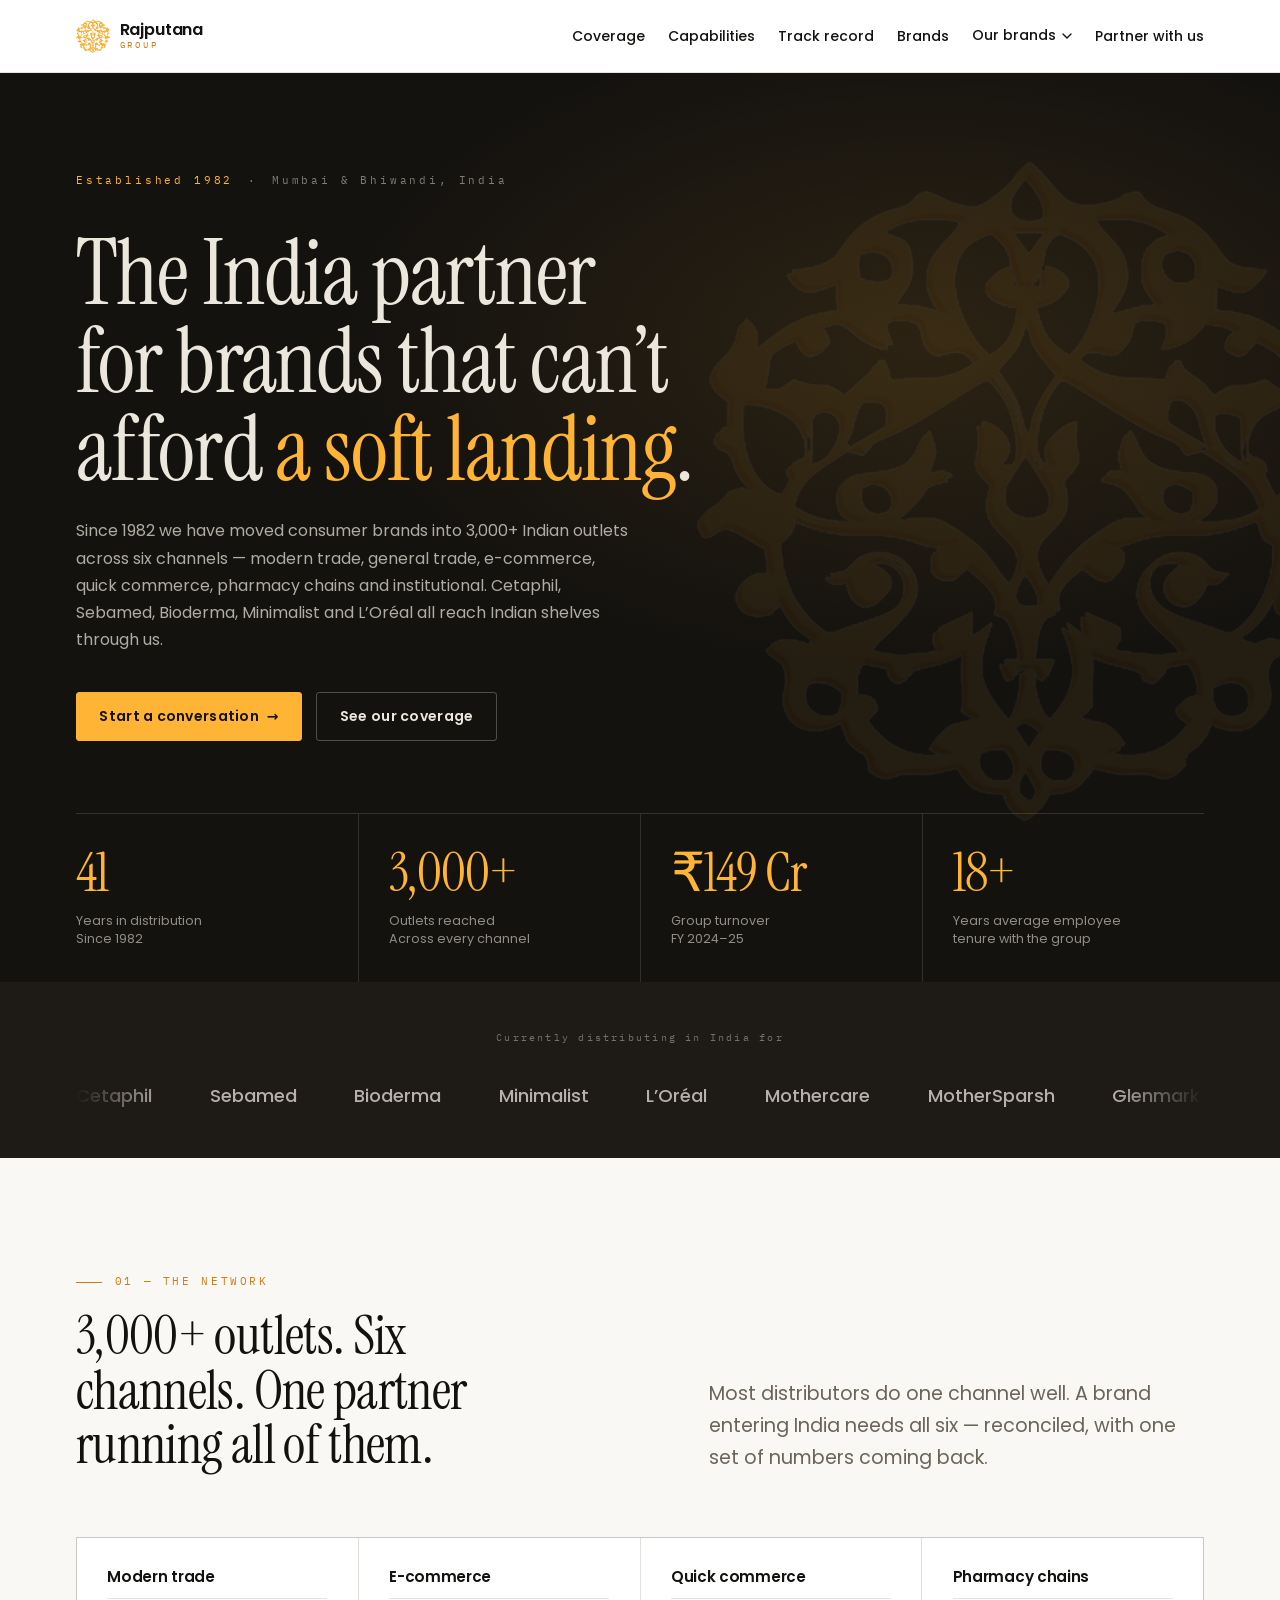
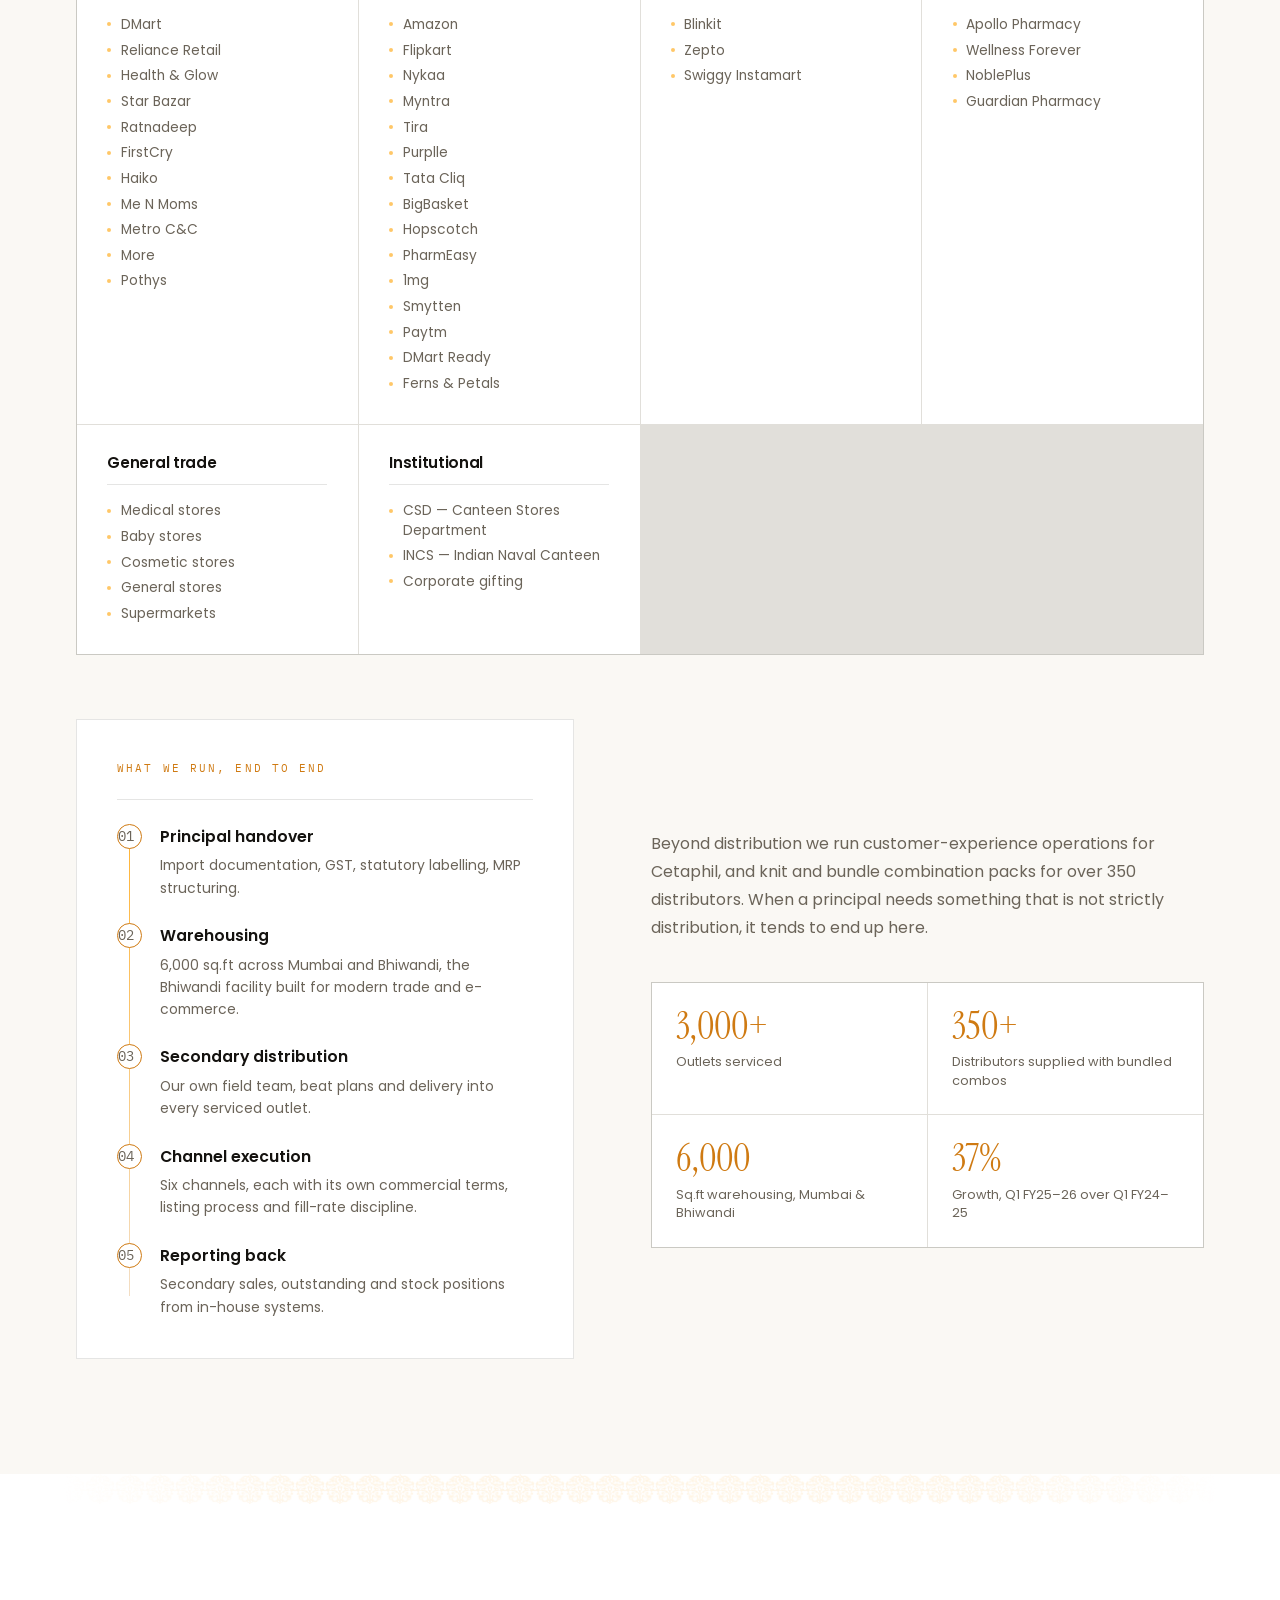
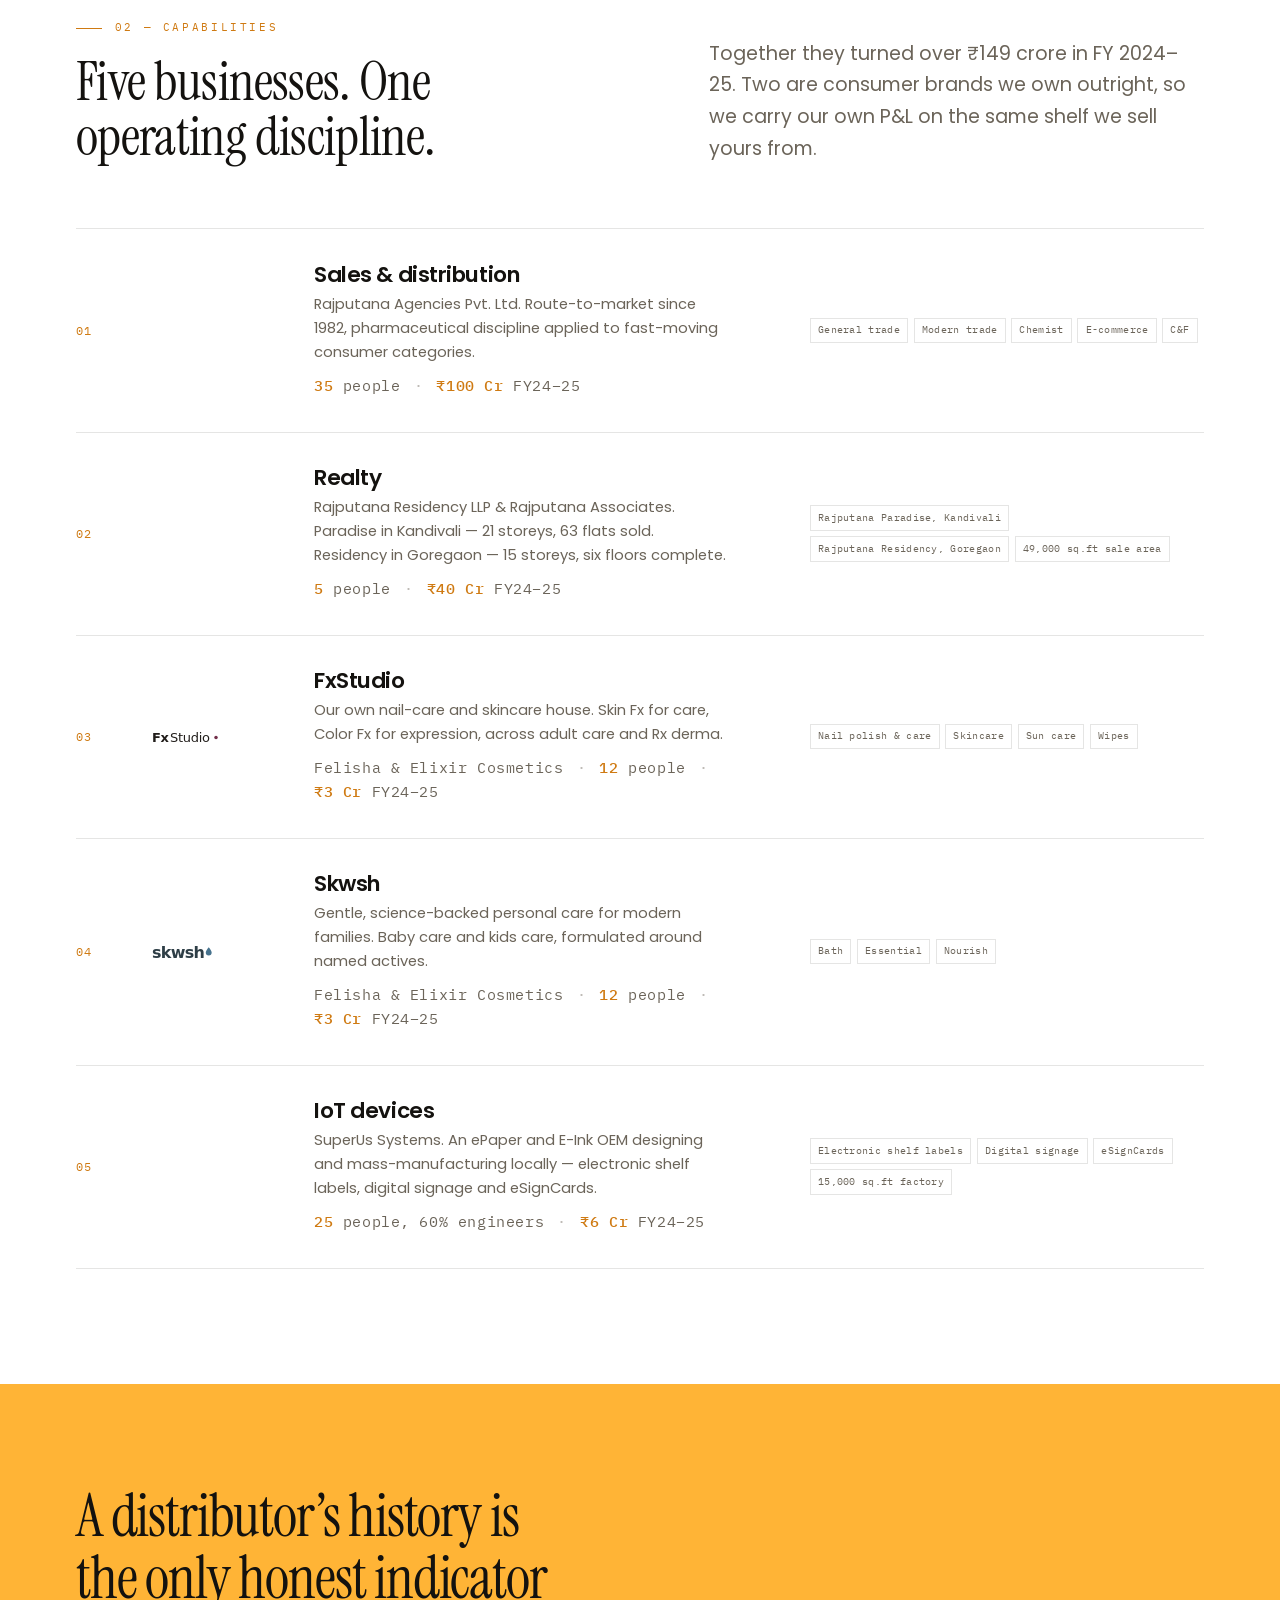
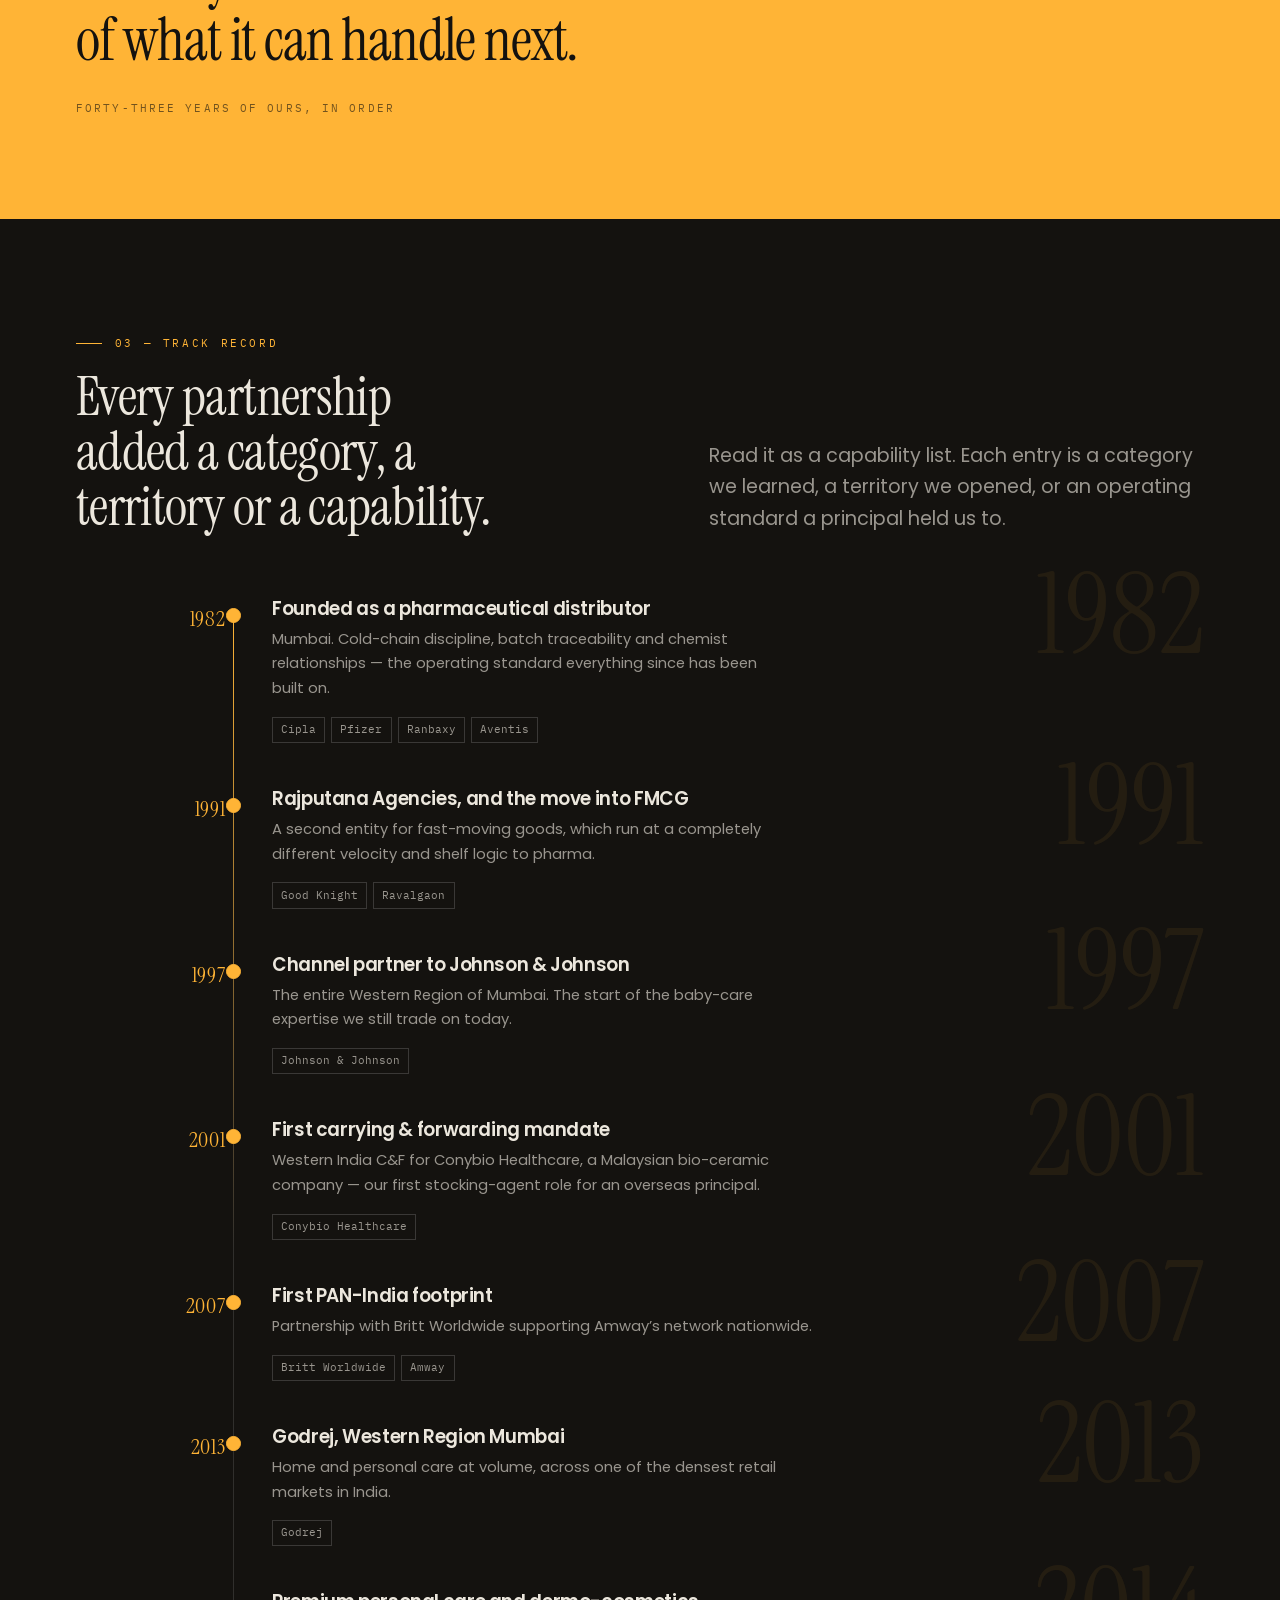
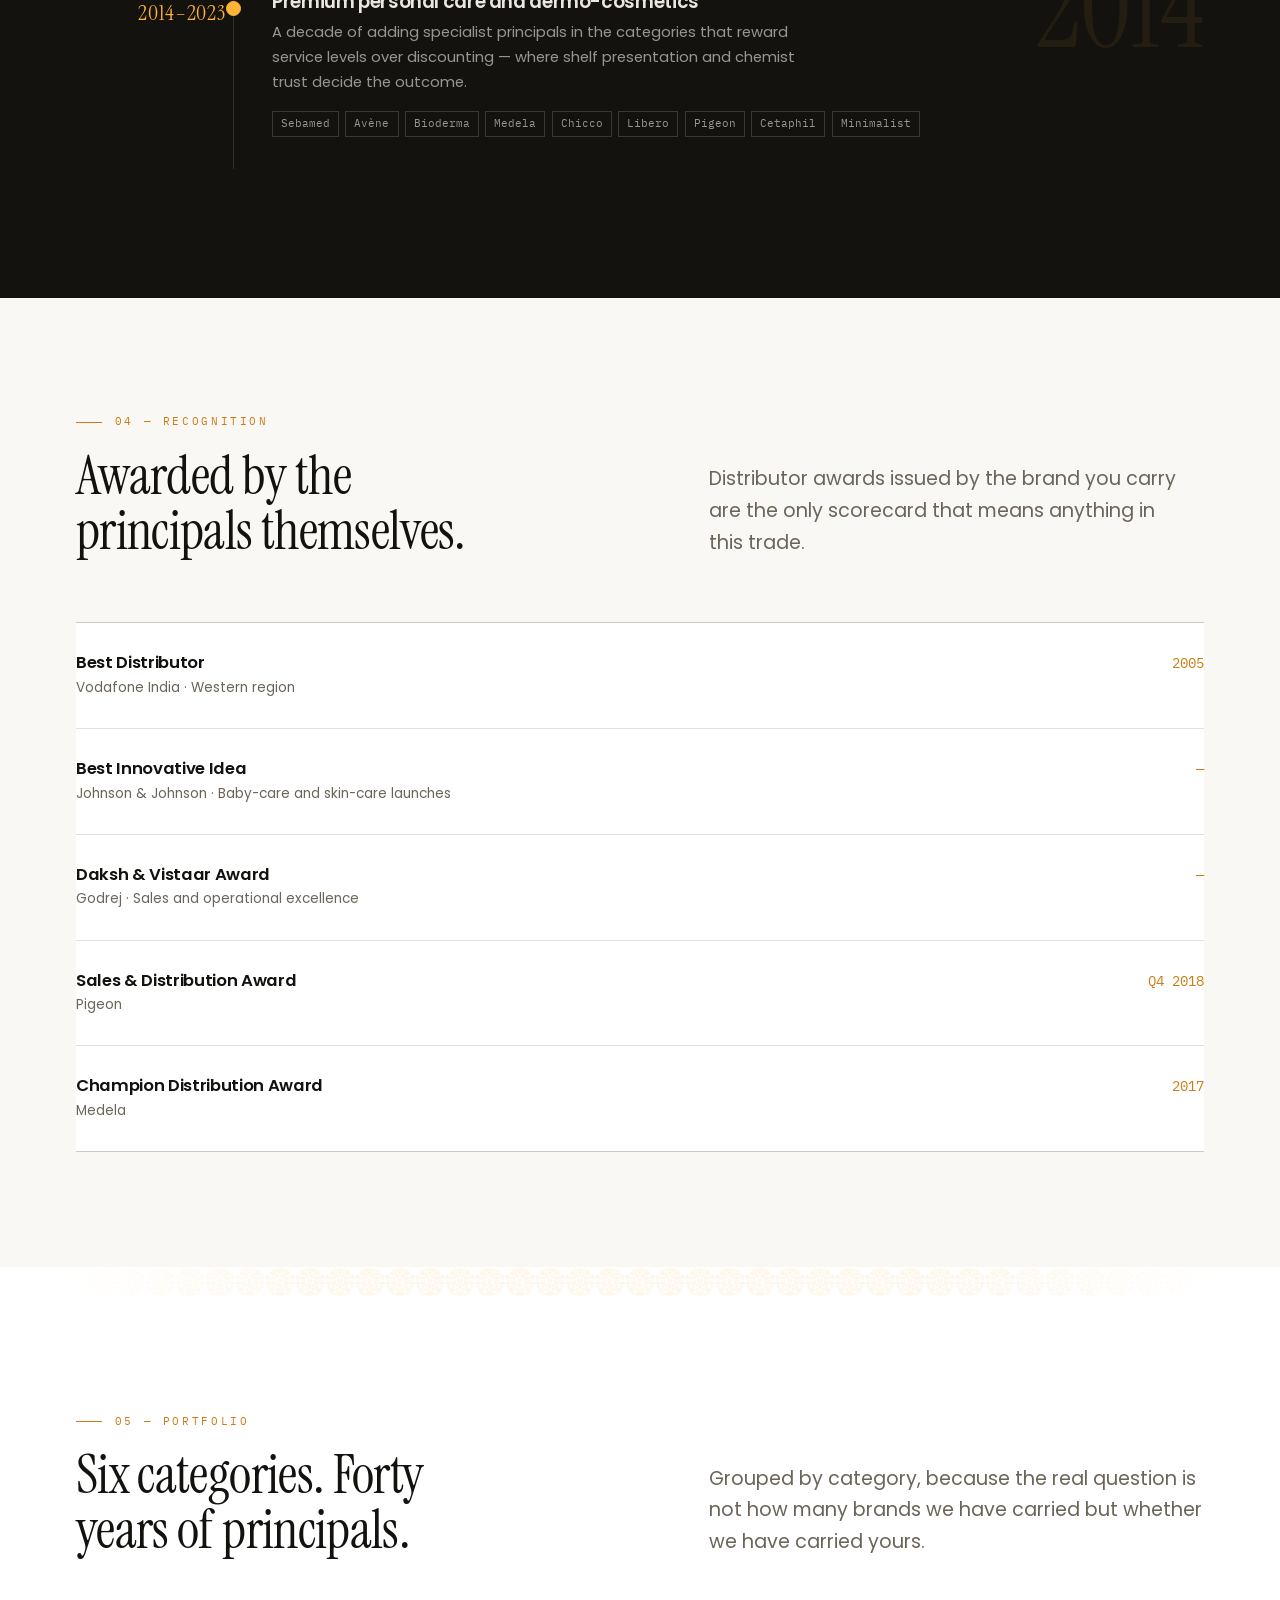
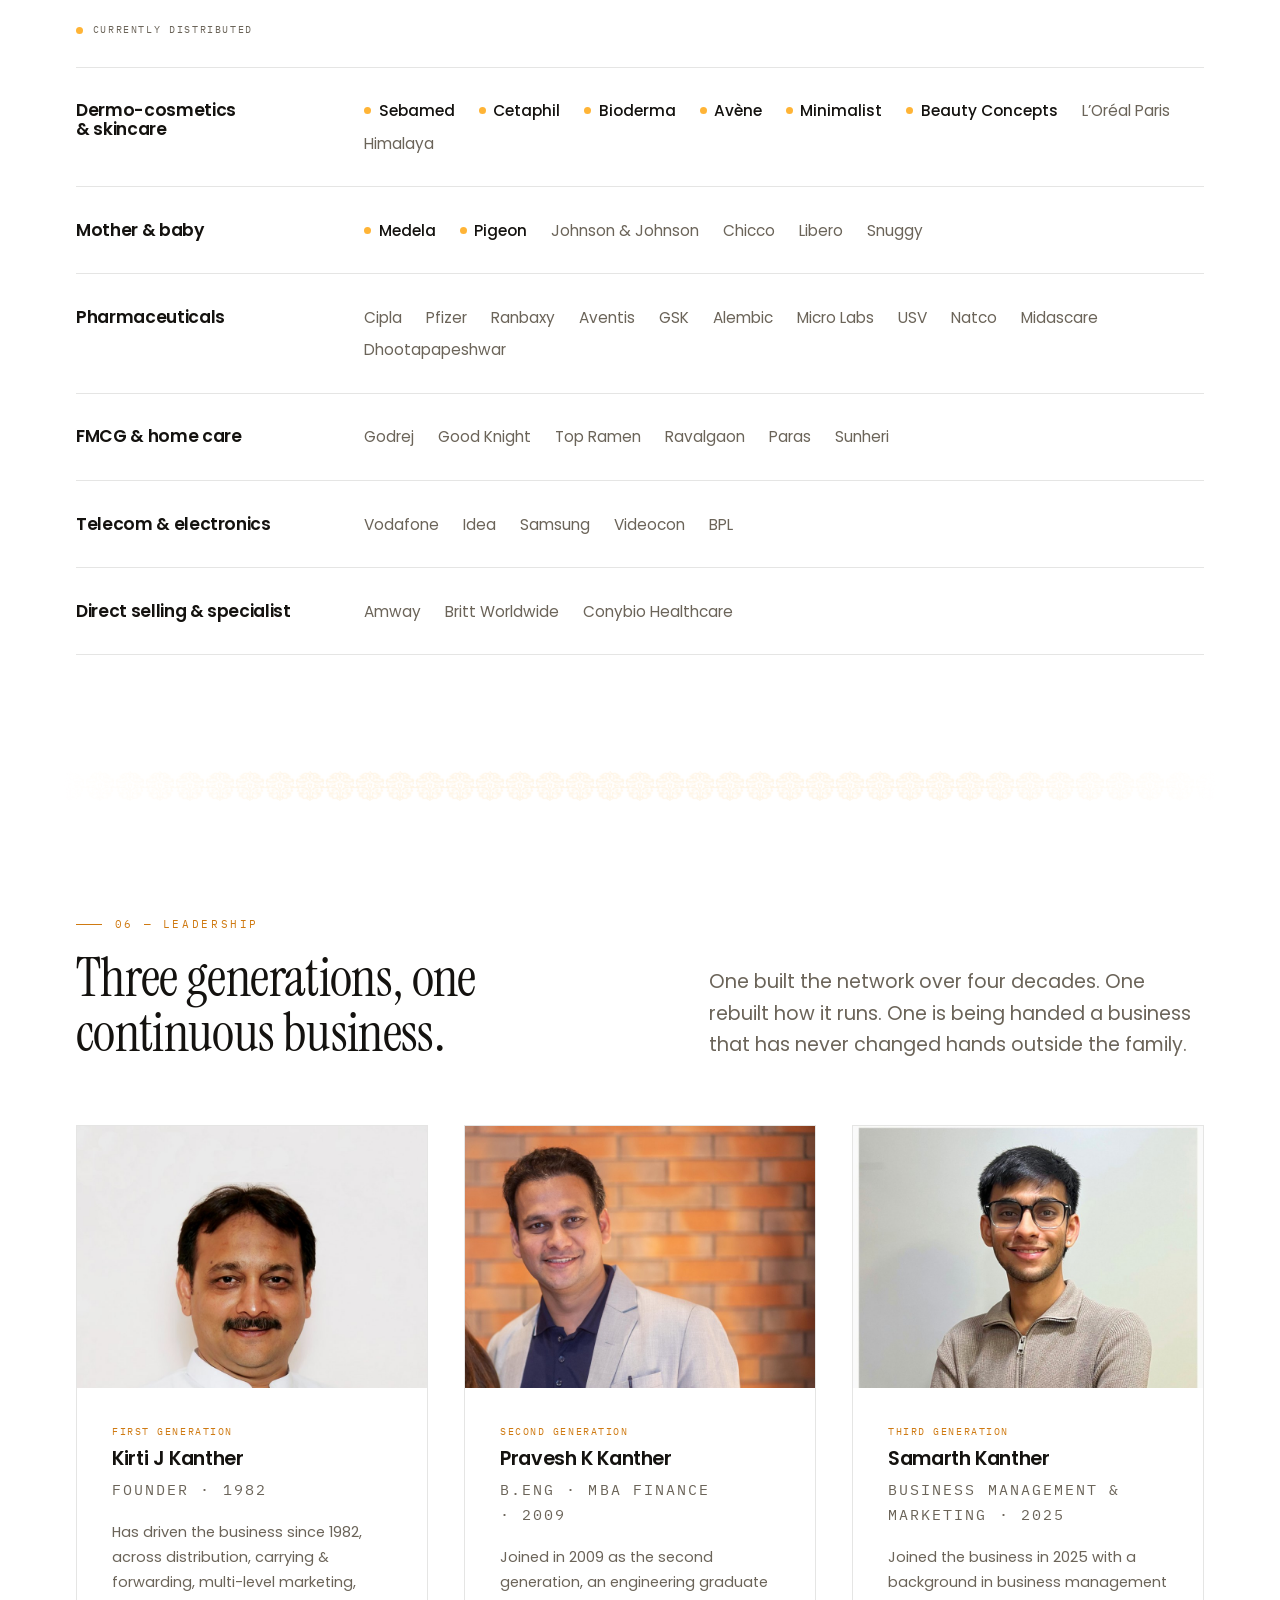
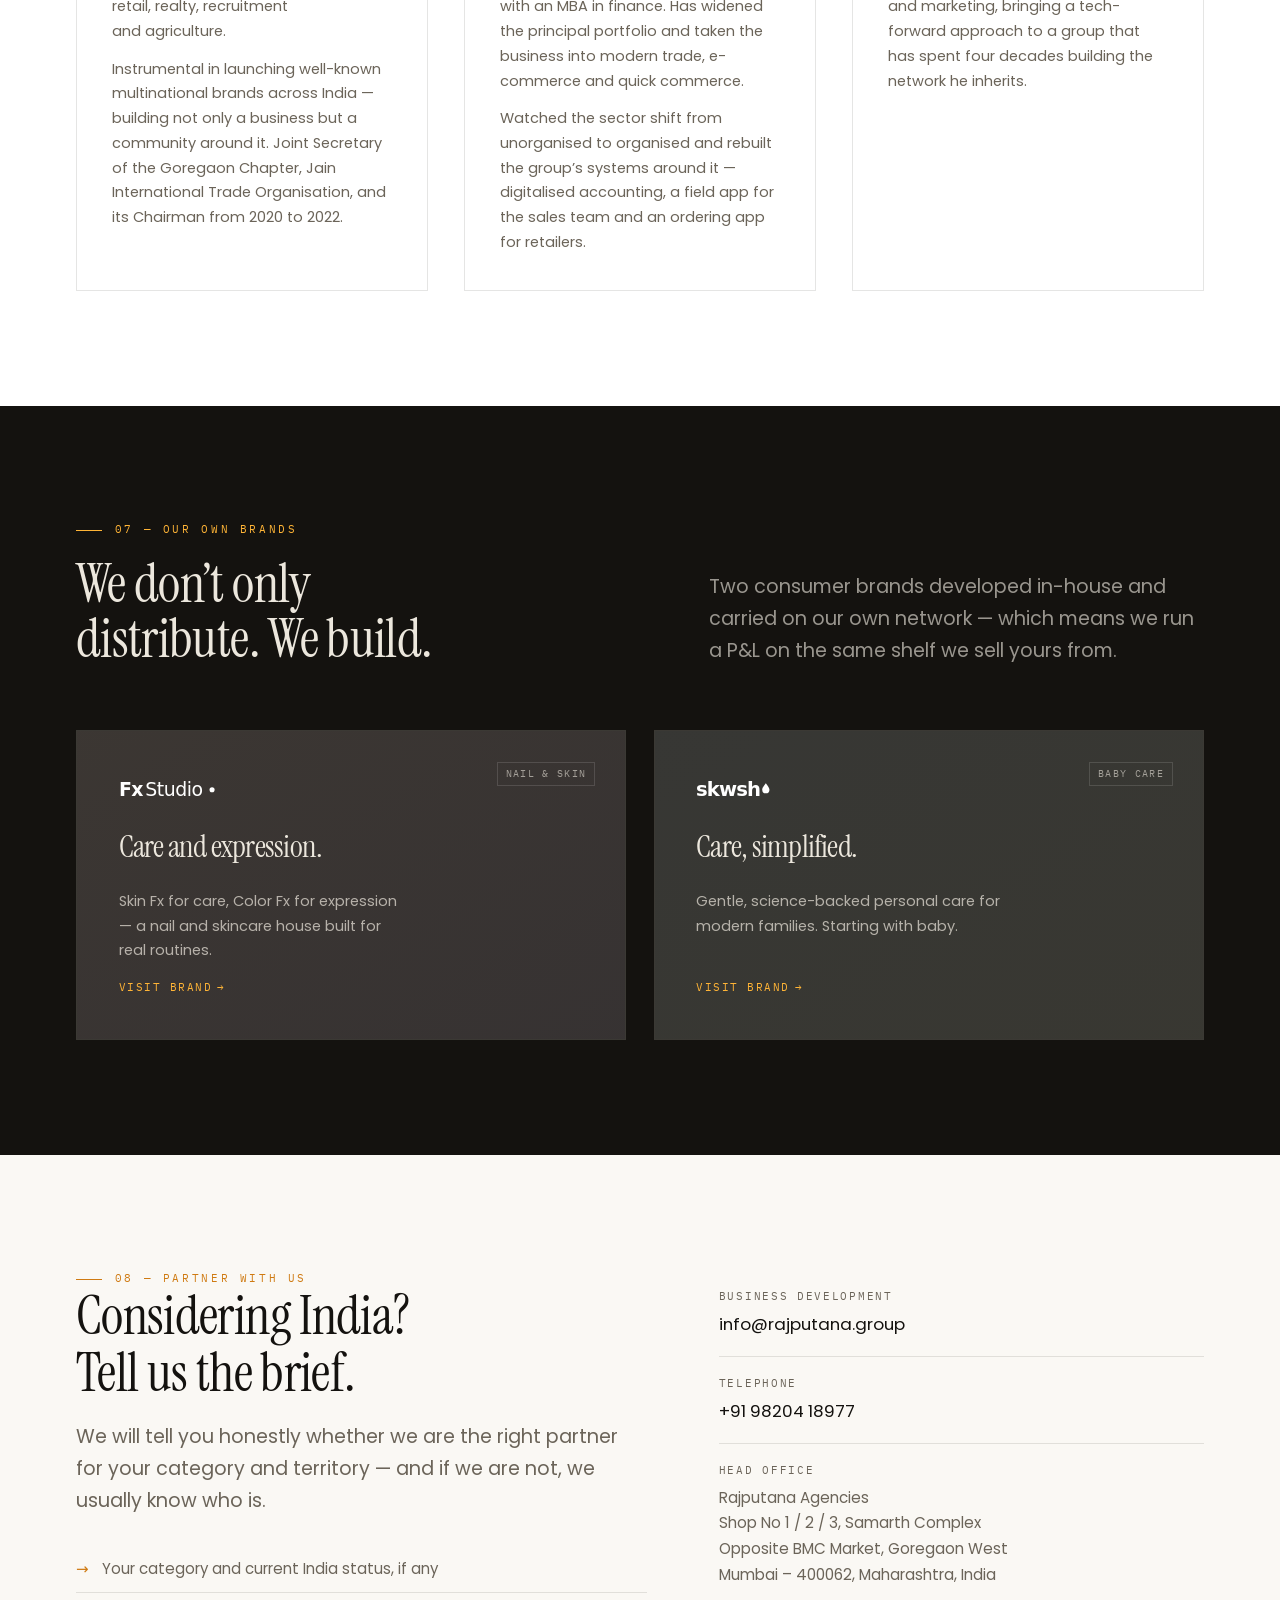
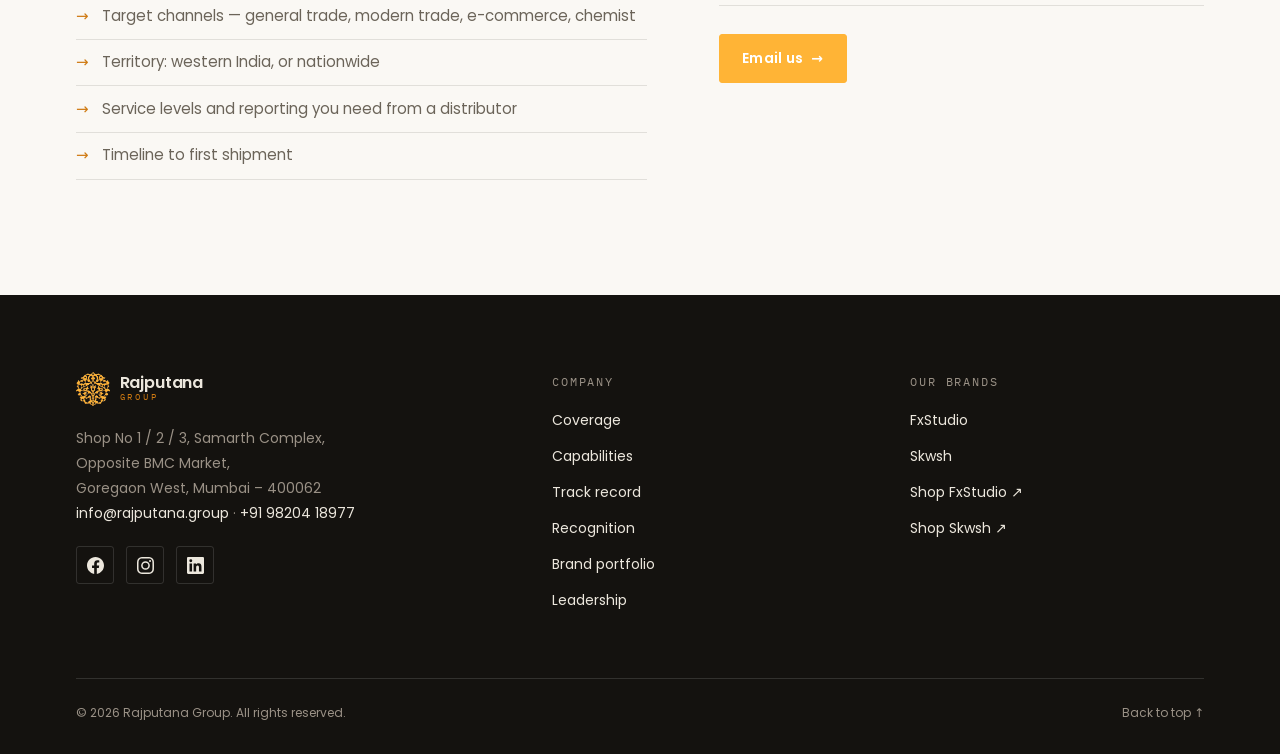
==== commit 6b8df8b1: "Add files via upload" ====
--- a/index.html
+++ b/index.html
@@ -22,10 +22,10 @@
 <link rel="preconnect" href="https://fonts.gstatic.com" crossorigin>
 <link rel="preconnect" href="https://api.fontshare.com" crossorigin>
 <link href="https://api.fontshare.com/v2/css?f%5B%5D=excon@400,500,600,700&amp;display=swap" rel="stylesheet">
-<link href="https://fonts.googleapis.com/css2?family=IBM+Plex+Mono:wght@400;500&amp;family=Poppins:wght@300;400;500;600&amp;display=swap" rel="stylesheet">
+<link href="https://fonts.googleapis.com/css2?family=IBM+Plex+Mono:wght@400;500&amp;family=Instrument+Serif:ital@0;1&amp;family=Poppins:wght@300;400;500&amp;display=swap" rel="stylesheet">
 <link rel="preload" as="image" href="assets/img/logos/rajputana-emblem-512.png">
-<link rel="stylesheet" href="assets/css/base.css">
-<link rel="stylesheet" href="assets/css/home.css">
+<link rel="stylesheet" href="assets/css/base.css?v=2026-08-20a">
+<link rel="stylesheet" href="assets/css/home.css?v=2026-08-20a">
 <noscript><style>.preloader{display:none!important}body.is-loading{overflow:visible!important}[data-reveal]{opacity:1!important;transform:none!important}</style></noscript>
 </head>
 
@@ -96,13 +96,13 @@
     <img class="hero__watermark" src="assets/img/logos/rajputana-emblem-512.png"
          alt="" width="660" height="685" aria-hidden="true">
     <div class="shell">
-      <p class="hero__est">Established 1982 <em>&middot;</em> <em>Mumbai, India</em></p>
+      <p class="hero__est">Established 1982 <em>&middot;</em> <em>Mumbai &amp; Bhiwandi, India</em></p>
       <h1>The India partner for brands that can&rsquo;t afford <em>a soft landing</em>.</h1>
       <p class="hero__lede">
-        Forty-plus years building route-to-market for consumer brands entering and
-        scaling in India. Pharmaceuticals first, then FMCG, personal care, baby
-        care and dermo-cosmetics — across general trade, modern trade, e-commerce
-        and chemist channels.
+        Since 1982 we have moved consumer brands into 3,000+ Indian outlets across
+        six channels &mdash; modern trade, general trade, e-commerce, quick commerce,
+        pharmacy chains and institutional. Cetaphil, Sebamed, Bioderma, Minimalist
+        and L&rsquo;Or&eacute;al all reach Indian shelves through us.
       </p>
       <div class="hero__actions">
         <a class="btn" href="#partner">Start a conversation <span class="btn__arrow">&rarr;</span></a>
@@ -111,20 +111,20 @@
 
       <div class="figures">
         <div class="figure">
-          <span class="figure__value" data-count="40" data-suffix="+">40+</span>
-          <span class="figure__label">Years in distribution<span class="flag">confirm</span></span>
+          <span class="figure__value" data-count="41" data-suffix="">41</span>
+          <span class="figure__label">Years in distribution<br>Since 1982</span>
         </div>
         <div class="figure">
-          <span class="figure__value">9 <em style="font-style:normal;opacity:.45">/</em> 33</span>
-          <span class="figure__label">States and cities covered<span class="flag">2023 figure</span></span>
+          <span class="figure__value" data-count="3000" data-suffix="+">3,000+</span>
+          <span class="figure__label">Outlets reached<br>Across every channel</span>
         </div>
         <div class="figure">
-          <span class="figure__value" data-count="110" data-suffix="+">110+</span>
-          <span class="figure__label">People on the ground<span class="flag">2023 figure</span></span>
+          <span class="figure__value">&#8377;149&nbsp;Cr</span>
+          <span class="figure__label">Group turnover<br>FY 2024&ndash;25</span>
         </div>
         <div class="figure">
-          <span class="figure__value">4</span>
-          <span class="figure__label">Channels served, GT to e&#8209;commerce</span>
+          <span class="figure__value" data-count="18" data-suffix="+">18+</span>
+          <span class="figure__label">Years average employee<br>tenure with the group</span>
         </div>
       </div>
     </div>
@@ -133,18 +133,41 @@
   <!-- ===== 2. PRINCIPALS — proof, before anything else ===== -->
   <section class="principals" aria-label="Brands we distribute">
     <div class="shell">
-      <p class="principals__label">Trusted with the Indian market by</p>
-      <ul class="principals__row">
-        <li>Sebamed</li>
-        <li>Cetaphil</li>
-        <li>Bioderma</li>
-        <li>Av&egrave;ne</li>
-        <li>Medela</li>
-        <li>Pigeon</li>
-        <li>Minimalist</li>
-        <li>Johnson &amp; Johnson</li>
-        <li>Godrej</li>
-      </ul>
+      <p class="principals__label">Currently distributing in India for</p>
+      <div class="marquee" data-marquee>
+        <ul class="marquee__track">
+          <li>Cetaphil</li>
+          <li>Sebamed</li>
+          <li>Bioderma</li>
+          <li>Minimalist</li>
+          <li>L&rsquo;Or&eacute;al</li>
+          <li>Mothercare</li>
+          <li>MotherSparsh</li>
+          <li>Glenmark</li>
+          <li>Episoft</li>
+          <li>La Shield</li>
+          <li>Adidas</li>
+          <li>David Beckham</li>
+          <li>Mercedes</li>
+          <li>Flaura Essentials</li>
+        </ul>
+        <ul class="marquee__track" aria-hidden="true">
+          <li>Cetaphil</li>
+          <li>Sebamed</li>
+          <li>Bioderma</li>
+          <li>Minimalist</li>
+          <li>L&rsquo;Or&eacute;al</li>
+          <li>Mothercare</li>
+          <li>MotherSparsh</li>
+          <li>Glenmark</li>
+          <li>Episoft</li>
+          <li>La Shield</li>
+          <li>Adidas</li>
+          <li>David Beckham</li>
+          <li>Mercedes</li>
+          <li>Flaura Essentials</li>
+        </ul>
+      </div>
     </div>
   </section>
 
@@ -153,70 +176,81 @@
     <div class="shell">
       <div class="section-head" data-reveal>
         <div>
-          <span class="eyebrow">01 &mdash; Coverage</span>
-          <h2>India is not one market. We cover the one that matters first.</h2>
+          <span class="eyebrow">01 &mdash; The network</span>
+          <h2>3,000+ outlets. Six channels. One partner running all of them.</h2>
         </div>
         <p>
-          Western India is the densest, most competitive retail corridor in the
-          country, and it is where a brand&rsquo;s India launch is won or lost.
-          It has been our home market for four decades.
+          Most distributors do one channel well. A brand entering India needs all
+          six &mdash; reconciled, with one set of numbers coming back.
         </p>
       </div>
 
-      <div class="coverage__grid">
+      <div class="netgrid" data-reveal>
+        <article class="net">
+          <h3>Modern trade</h3>
+          <ul><li>DMart</li><li>Reliance Retail</li><li>Health &amp; Glow</li><li>Star Bazar</li>
+              <li>Ratnadeep</li><li>FirstCry</li><li>Haiko</li><li>Me N Moms</li>
+              <li>Metro C&amp;C</li><li>More</li><li>Pothys</li></ul>
+        </article>
+        <article class="net">
+          <h3>E-commerce</h3>
+          <ul><li>Amazon</li><li>Flipkart</li><li>Nykaa</li><li>Myntra</li><li>Tira</li>
+              <li>Purplle</li><li>Tata Cliq</li><li>BigBasket</li><li>Hopscotch</li>
+              <li>PharmEasy</li><li>1mg</li><li>Smytten</li><li>Paytm</li>
+              <li>DMart Ready</li><li>Ferns &amp; Petals</li></ul>
+        </article>
+        <article class="net">
+          <h3>Quick commerce</h3>
+          <ul><li>Blinkit</li><li>Zepto</li><li>Swiggy Instamart</li></ul>
+        </article>
+        <article class="net">
+          <h3>Pharmacy chains</h3>
+          <ul><li>Apollo Pharmacy</li><li>Wellness Forever</li><li>NoblePlus</li><li>Guardian Pharmacy</li></ul>
+        </article>
+        <article class="net">
+          <h3>General trade</h3>
+          <ul><li>Medical stores</li><li>Baby stores</li><li>Cosmetic stores</li>
+              <li>General stores</li><li>Supermarkets</li></ul>
+        </article>
+        <article class="net">
+          <h3>Institutional</h3>
+          <ul><li>CSD &mdash; Canteen Stores Department</li><li>INCS &mdash; Indian Naval Canteen</li><li>Corporate gifting</li></ul>
+        </article>
+      </div>
+
+      <div class="coverage__grid" style="margin-top:clamp(2.5rem,5vw,4rem)">
         <div class="chain" data-reveal>
           <p class="chain__title">What we run, end to end</p>
           <ol class="chain__steps">
-            <li>
-              <span class="chain__no">01</span>
-              <div><b>Principal handover</b><span>Import documentation, GST, statutory labelling, MRP structuring.</span></div>
-            </li>
-            <li>
-              <span class="chain__no">02</span>
-              <div><b>Carrying &amp; forwarding</b><span>Stocking point, batch control, shelf-life discipline carried over from pharma.</span></div>
-            </li>
-            <li>
-              <span class="chain__no">03</span>
-              <div><b>Secondary distribution</b><span>Our own field team, beat plans and delivery into every serviced outlet.</span></div>
-            </li>
-            <li>
-              <span class="chain__no">04</span>
-              <div><b>Channel execution</b><span>General trade, modern trade, chemist and e-commerce, each with its own commercial terms.</span></div>
-            </li>
-            <li>
-              <span class="chain__no">05</span>
-              <div><b>Reporting back</b><span>Secondary sales, outstanding and stock positions, from our in-house systems.</span></div>
-            </li>
+            <li><span class="chain__no">01</span><div><b>Principal handover</b><span>Import documentation, GST, statutory labelling, MRP structuring.</span></div></li>
+            <li><span class="chain__no">02</span><div><b>Warehousing</b><span>6,000 sq.ft across Mumbai and Bhiwandi, the Bhiwandi facility built for modern trade and e-commerce.</span></div></li>
+            <li><span class="chain__no">03</span><div><b>Secondary distribution</b><span>Our own field team, beat plans and delivery into every serviced outlet.</span></div></li>
+            <li><span class="chain__no">04</span><div><b>Channel execution</b><span>Six channels, each with its own commercial terms, listing process and fill-rate discipline.</span></div></li>
+            <li><span class="chain__no">05</span><div><b>Reporting back</b><span>Secondary sales, outstanding and stock positions from in-house systems.</span></div></li>
           </ol>
         </div>
 
         <div data-reveal>
           <p style="color:var(--text-dim);line-height:1.75">
-            Our depth is in Maharashtra, where we run distribution out of Mumbai
-            and Pune. From that base we have carried principals into carrying
-            &amp; forwarding mandates across western India and, for the right
-            brand, nationwide.
+            Beyond distribution we run customer-experience operations for Cetaphil,
+            and knit and bundle combination packs for over 350 distributors. When a
+            principal needs something that is not strictly distribution, it tends to
+            end up here.
           </p>
-
           <div class="coverage__stats">
-            <div><b>9</b><span>States<span class="flag">confirm</span></span></div>
-            <div><b>33</b><span>Cities and towns<span class="flag">confirm</span></span></div>
-            <div><b>1982</b><span>Continuously trading since</span></div>
-            <div><b>110+</b><span>Field and back-office team<span class="flag">confirm</span></span></div>
-          </div>
-
-          <ul class="channels">
-            <li><b>01</b><span>General trade &mdash; kirana, chemist and standalone retail</span></li>
-            <li><b>02</b><span>Modern trade &mdash; organised chains and large format</span></li>
-            <li><b>03</b><span>E-commerce &mdash; marketplace and quick commerce</span></li>
-            <li><b>04</b><span>Carrying &amp; forwarding &mdash; stocking agent mandates</span></li>
-          </ul>
+            <div><b>3,000+</b><span>Outlets serviced</span></div>
+            <div><b>350+</b><span>Distributors supplied with bundled combos</span></div>
+            <div><b>6,000</b><span>Sq.ft warehousing, Mumbai &amp; Bhiwandi</span></div>
+            <div><b>37%</b><span>Growth, Q1 FY25&ndash;26 over Q1 FY24&ndash;25</span></div>
+          </div>
         </div>
       </div>
     </div>
   </section>
 
   <!-- ===== 4. CAPABILITIES ===== -->
+  <div class="jali" aria-hidden="true"></div>
+
   <section class="section" id="capabilities">
     <div class="shell">
       <div class="section-head" data-reveal>
@@ -225,9 +259,9 @@
           <h2>Five businesses. One operating discipline.</h2>
         </div>
         <p>
-          Each arm was started to solve a problem the previous one exposed. Two of
-          them are consumer brands we own outright — which means we carry our own
-          P&amp;L on the same shelf we sell yours from.
+          Together they turned over &#8377;149 crore in FY 2024&ndash;25. Two are consumer
+          brands we own outright, so we carry our own P&amp;L on the same shelf we
+          sell yours from.
         </p>
       </div>
 
@@ -240,7 +274,8 @@
           </div>
           <div class="division__body">
             <h3>Sales &amp; distribution</h3>
-            <p>Route-to-market since 1982. Pharmaceutical discipline applied to fast-moving consumer categories.</p>
+            <p>Rajputana Agencies Pvt. Ltd. Route-to-market since 1982, pharmaceutical discipline applied to fast-moving consumer categories.</p>
+            <p class="division__fig"><b>35</b> people <em>&middot;</em> <b>&#8377;100 Cr</b> FY24&ndash;25</p>
           </div>
           <ul class="division__tags">
             <li>General trade</li><li>Modern trade</li><li>Chemist</li><li>E-commerce</li><li>C&amp;F</li>
@@ -254,10 +289,11 @@
           </div>
           <div class="division__body">
             <h3>Realty</h3>
-            <p>Rajputana Associates. Residential development across Mumbai&rsquo;s western suburbs.</p>
+            <p>Rajputana Residency LLP &amp; Rajputana Associates. Paradise in Kandivali &mdash; 21 storeys, 63 flats sold. Residency in Goregaon &mdash; 15 storeys, six floors complete.</p>
+            <p class="division__fig"><b>5</b> people <em>&middot;</em> <b>&#8377;40 Cr</b> FY24&ndash;25</p>
           </div>
           <ul class="division__tags">
-            <li>Rajputana Diamond, Borivali</li><li>Rajputana Paradise</li><li>Rajputana Residency<span class="flag">status?</span></li>
+            <li>Rajputana Paradise, Kandivali</li><li>Rajputana Residency, Goregaon</li><li>49,000 sq.ft sale area</li>
           </ul>
         </article>
 
@@ -268,7 +304,8 @@
           </div>
           <div class="division__body">
             <h3>FxStudio <span class="division__go">Visit brand &rarr;</span></h3>
-            <p>Our own nail-care and skincare house, built on four decades of category knowledge. Skin Fx for care, Color Fx for expression.</p>
+            <p>Our own nail-care and skincare house. Skin Fx for care, Color Fx for expression, across adult care and Rx derma.</p>
+            <p class="division__fig">Felisha &amp; Elixir Cosmetics <em>&middot;</em> <b>12</b> people <em>&middot;</em> <b>&#8377;3 Cr</b> FY24&ndash;25</p>
           </div>
           <ul class="division__tags">
             <li>Nail polish &amp; care</li><li>Skincare</li><li>Sun care</li><li>Wipes</li>
@@ -282,7 +319,8 @@
           </div>
           <div class="division__body">
             <h3>Skwsh <span class="division__go">Visit brand &rarr;</span></h3>
-            <p>Gentle, science-backed personal care for modern families, starting with baby. Formulated around named actives.</p>
+            <p>Gentle, science-backed personal care for modern families. Baby care and kids care, formulated around named actives.</p>
+            <p class="division__fig">Felisha &amp; Elixir Cosmetics <em>&middot;</em> <b>12</b> people <em>&middot;</em> <b>&#8377;3 Cr</b> FY24&ndash;25</p>
           </div>
           <ul class="division__tags">
             <li>Bath</li><li>Essential</li><li>Nourish</li>
@@ -295,11 +333,12 @@
             <img src="https://rajputana.group/wp-content/uploads/2023/08/super_us.png?w=600" data-fallback="hide" alt="SuperUs Systems" loading="lazy">
           </div>
           <div class="division__body">
-            <h3>Technology</h3>
-            <p>SuperUs Systems. Hardware and software for retail floors and public environments.</p>
+            <h3>IoT devices</h3>
+            <p>SuperUs Systems. An ePaper and E-Ink OEM designing and mass-manufacturing locally &mdash; electronic shelf labels, digital signage and eSignCards.</p>
+            <p class="division__fig"><b>25</b> people, 60% engineers <em>&middot;</em> <b>&#8377;6 Cr</b> FY24&ndash;25</p>
           </div>
           <ul class="division__tags">
-            <li>Digital signage</li><li>E-ink devices</li><li>Payment systems</li><li>Public information</li>
+            <li>Electronic shelf labels</li><li>Digital signage</li><li>eSignCards</li><li>15,000 sq.ft factory</li>
           </ul>
         </article>
 
@@ -308,7 +347,17 @@
   </section>
 
   <!-- ===== 5. TRACK RECORD ===== -->
-  <section class="section" id="record">
+  <section class="pull" aria-label="Statement">
+    <div class="shell">
+      <blockquote data-reveal>
+        <p>A distributor&rsquo;s history is the only honest indicator of what it
+        can handle next.</p>
+        <footer>Forty-three years of ours, in order</footer>
+      </blockquote>
+    </div>
+  </section>
+
+  <section class="section dark chapter" id="record">
     <div class="shell">
       <div class="section-head" data-reveal>
         <div>
@@ -316,14 +365,15 @@
           <h2>Every partnership added a category, a territory or a capability.</h2>
         </div>
         <p>
-          A distributor&rsquo;s history is the only honest indicator of what it
-          can handle next. Here is ours, in order.
+          Read it as a capability list. Each entry is a category we learned, a
+          territory we opened, or an operating standard a principal held us to.
         </p>
       </div>
 
       <div class="timeline">
         <article class="tl-item" data-reveal>
           <p class="tl-year">1982</p>
+          <span class="tl-ghost" aria-hidden="true">1982</span>
           <div class="tl-body">
             <h3>Founded as a pharmaceutical distributor</h3>
             <p>Mumbai. Cold-chain discipline, batch traceability and chemist relationships — the operating standard everything since has been built on.</p>
@@ -333,6 +383,7 @@
 
         <article class="tl-item" data-reveal>
           <p class="tl-year">1991</p>
+          <span class="tl-ghost" aria-hidden="true">1991</span>
           <div class="tl-body">
             <h3>Rajputana Agencies, and the move into FMCG</h3>
             <p>A second entity for fast-moving goods, which run at a completely different velocity and shelf logic to pharma.</p>
@@ -342,6 +393,7 @@
 
         <article class="tl-item" data-reveal>
           <p class="tl-year">1997</p>
+          <span class="tl-ghost" aria-hidden="true">1997</span>
           <div class="tl-body">
             <h3>Channel partner to Johnson &amp; Johnson</h3>
             <p>The entire Western Region of Mumbai. The start of the baby-care expertise we still trade on today.</p>
@@ -351,6 +403,7 @@
 
         <article class="tl-item" data-reveal>
           <p class="tl-year">2001</p>
+          <span class="tl-ghost" aria-hidden="true">2001</span>
           <div class="tl-body">
             <h3>First carrying &amp; forwarding mandate</h3>
             <p>Western India C&amp;F for Conybio Healthcare, a Malaysian bio-ceramic company — our first stocking-agent role for an overseas principal.</p>
@@ -360,6 +413,7 @@
 
         <article class="tl-item" data-reveal>
           <p class="tl-year">2007</p>
+          <span class="tl-ghost" aria-hidden="true">2007</span>
           <div class="tl-body">
             <h3>First PAN-India footprint</h3>
             <p>Partnership with Britt Worldwide supporting Amway&rsquo;s network nationwide.</p>
@@ -369,6 +423,7 @@
 
         <article class="tl-item" data-reveal>
           <p class="tl-year">2013</p>
+          <span class="tl-ghost" aria-hidden="true">2013</span>
           <div class="tl-body">
             <h3>Godrej, Western Region Mumbai</h3>
             <p>Home and personal care at volume, across one of the densest retail markets in India.</p>
@@ -378,6 +433,7 @@
 
         <article class="tl-item" data-reveal>
           <p class="tl-year">2014&ndash;2023</p>
+          <span class="tl-ghost" aria-hidden="true">2014</span>
           <div class="tl-body">
             <h3>Premium personal care and dermo-cosmetics</h3>
             <p>A decade of adding specialist principals in the categories that reward service levels over discounting — where shelf presentation and chemist trust decide the outcome.</p>
@@ -392,7 +448,7 @@
   </section>
 
   <!-- ===== 6. RECOGNITION ===== -->
-  <section class="section" id="recognition">
+  <section class="section tint" id="recognition">
     <div class="shell">
       <div class="section-head" data-reveal>
         <div>
@@ -431,6 +487,8 @@
   </section>
 
   <!-- ===== 7. PORTFOLIO WALL ===== -->
+  <div class="jali" aria-hidden="true"></div>
+
   <section class="section" id="portfolio">
     <div class="shell">
       <div class="section-head" data-reveal>
@@ -496,6 +554,8 @@
   </section>
 
   <!-- ===== 8. LEADERSHIP ===== -->
+  <div class="jali" aria-hidden="true"></div>
+
   <section class="section" id="leadership">
     <div class="shell">
       <div class="section-head" data-reveal>
@@ -512,46 +572,47 @@
       <div class="leaders">
         <article class="leader" data-reveal>
           <div class="leader__photo">
-            <img src="https://rajputana.group/wp-content/uploads/2023/08/Kirti-Kanther.jpg"
+            <img src="assets/img/team/kirti-kanther.jpg"
                  data-fallback="assets/img/team/portrait-placeholder.svg"
                  alt="Kirti J Kanther" loading="lazy" width="400" height="300">
           </div>
           <div class="leader__body">
             <span class="leader__gen">First generation</span>
             <h3>Kirti J Kanther</h3>
-            <p class="leader__role">D. Pharma &middot; Founder</p>
+            <p class="leader__role">Founder &middot; 1982</p>
             <p>
               Has driven the business since 1982, across distribution, carrying
               &amp; forwarding, multi-level marketing, retail, realty, recruitment
               and agriculture.
             </p>
             <p>
-              Led nationwide launches for Good Knight, Snuggy Diapers and BPL-MOTS.
-              Joint Secretary of the Goregaon Chapter, Jain International Trade
-              Organisation, and its Chairman from 2020 to 2022.
+              Instrumental in launching well-known multinational brands across India &mdash;
+              building not only a business but a community around it. Joint Secretary
+              of the Goregaon Chapter, Jain International Trade Organisation, and its
+              Chairman from 2020 to 2022.
             </p>
           </div>
         </article>
 
         <article class="leader" data-reveal>
           <div class="leader__photo">
-            <img src="https://rajputana.group/wp-content/uploads/2023/10/pravesh-kanther_.jpg"
+            <img src="assets/img/team/pravesh-kanther.jpg"
                  data-fallback="assets/img/team/portrait-placeholder.svg"
                  alt="Pravesh K Kanther" loading="lazy" width="400" height="300">
           </div>
           <div class="leader__body">
             <span class="leader__gen">Second generation</span>
             <h3>Pravesh K Kanther</h3>
-            <p class="leader__role">MBA Finance &middot; B.Tech Telecom</p>
+            <p class="leader__role">B.Eng &middot; MBA Finance &middot; 2009</p>
             <p>
-              Joined in 2009 from micro-finance company FINO and has since widened
-              the principal portfolio and pushed the business into modern trade,
-              e-commerce and chemist channels.
+              Joined in 2009 as the second generation, an engineering graduate with an
+              MBA in finance. Has widened the principal portfolio and taken the
+              business into modern trade, e-commerce and quick commerce.
             </p>
             <p>
-              Digitalised the group&rsquo;s accounting and commissioned two tools
-              still in daily use: a field app for the sales team and an ordering
-              app for retailers.
+              Watched the sector shift from unorganised to organised and rebuilt the
+              group&rsquo;s systems around it &mdash; digitalised accounting, a field app
+              for the sales team and an ordering app for retailers.
             </p>
           </div>
         </article>
@@ -564,9 +625,9 @@
           <div class="leader__body">
             <span class="leader__gen">Third generation</span>
             <h3>Samarth Kanther</h3>
-            <p class="leader__role">Qualification<span class="flag">supply</span></p>
+            <p class="leader__role">Business Management &amp; Marketing &middot; 2025</p>
             <p>
-              Biography to be supplied.<span class="flag">supply bio + photo</span>
+              Joined the business in 2025 with a background in business management and marketing, bringing a tech-forward approach to a group that has spent four decades building the network he inherits.
             </p>
           </div>
         </article>
@@ -611,7 +672,7 @@
   </section>
 
   <!-- ===== 10. PARTNER ===== -->
-  <section class="section cta" id="partner">
+  <section class="section cta tint" id="partner">
     <div class="shell">
       <div class="cta__grid">
         <div data-reveal>
@@ -720,7 +781,7 @@
   </div>
 </footer>
 
-<script src="assets/js/main.js"></script>
+<script src="assets/js/main.js?v=2026-08-20a"></script>
 <script>document.getElementById('year').textContent = new Date().getFullYear();</script>
 </body>
 </html>
--- a/assets/css/home.css
+++ b/assets/css/home.css
@@ -34,7 +34,13 @@
   --line:      rgba(20, 18, 15, 0.11);
   --line-dark: rgba(255, 255, 255, 0.13);
 
-  --font-display: "Excon", "Poppins", Georgia, serif;
+  /* Four voices, each with a job:
+     serif  — the institution speaking: headlines, figures, years, quotes
+     brand  — Excon, the brand's own face: wordmark, names, buttons, nav
+     body   — Poppins, explanatory text
+     mono   — labels, tags, data annotations                                */
+  --font-serif:   "Instrument Serif", Georgia, "Times New Roman", serif;
+  --font-display: "Excon", "Poppins", system-ui, sans-serif;
   --font-body:    "Poppins", system-ui, sans-serif;
   --font-mono:    "IBM Plex Mono", ui-monospace, monospace;
 
@@ -43,7 +49,13 @@
   --radius-lg: 5px;
 }
 
-.home h1, .home h2, .home h3 { letter-spacing: -0.025em; font-weight: 600; }
+.home h1, .home h2 {
+  font-family: var(--font-serif);
+  font-weight: 400;
+  letter-spacing: -0.012em;
+}
+.home h3 { font-family: var(--font-display); font-weight: 600; letter-spacing: -0.02em; }
+.home h1 em, .home h2 em { font-style: italic; }
 .home .btn { border-radius: var(--radius); font-weight: 600; }
 .home .site-header { background: rgba(255, 255, 255, 0.92); }
 .home .skip-link { background: var(--gold); color: var(--ink); }
@@ -78,8 +90,8 @@
 }
 @media (max-width: 860px) { .section-head { grid-template-columns: 1fr; gap: 1.25rem; } }
 .section-head h2 {
-  font-size: clamp(1.9rem, 3.6vw, 3.1rem);
-  line-height: 1.06;
+  font-size: clamp(2.1rem, 4.2vw, 3.7rem);
+  line-height: 1.02;
   margin-top: 1.1rem;
 }
 .section-head p { color: var(--text-dim); font-size: var(--t-lg); max-width: 46ch; }
@@ -130,9 +142,9 @@
 .hero__est em { font-style: normal; color: rgba(236, 231, 221, 0.5); }
 
 .hero h1 {
-  font-size: clamp(2.3rem, 6vw, 4.7rem);
-  line-height: 1.03;
-  font-weight: 600;
+  font-size: clamp(2.6rem, 7vw, 5.6rem);
+  line-height: 0.98;
+  font-weight: 400;
   max-width: 18ch;
   margin-bottom: 1.5rem;
 }
@@ -168,9 +180,9 @@
   .figure:nth-child(-n+2) { border-bottom: 1px solid var(--line-dark); }
 }
 .figure__value {
-  font-family: var(--font-display);
-  font-size: clamp(1.8rem, 3.3vw, 2.8rem);
-  font-weight: 600;
+  font-family: var(--font-serif);
+  font-size: clamp(2.2rem, 4.2vw, 3.6rem);
+  font-weight: 400;
   line-height: 1;
   color: var(--gold);
   font-variant-numeric: tabular-nums;
@@ -312,9 +324,9 @@
 }
 .coverage__stats div { background: var(--ivory); padding: clamp(1.1rem, 2.4vw, 1.5rem); min-width: 0; }
 .coverage__stats b {
-  font-family: var(--font-display);
-  font-size: clamp(1.45rem, 2.5vw, 2rem);
-  font-weight: 600;
+  font-family: var(--font-serif);
+  font-size: clamp(1.7rem, 3vw, 2.4rem);
+  font-weight: 400;
   color: var(--gold-deep);
   display: block;
   line-height: 1;
@@ -499,8 +511,8 @@
 .tl-item.is-visible::before { background: var(--gold); }
 
 .tl-year {
-  font-family: var(--font-mono);
-  font-size: 0.88rem;
+  font-family: var(--font-serif);
+  font-size: 1.35rem;
   color: var(--gold-deep);
   font-variant-numeric: tabular-nums;
   margin-bottom: 0.45rem;
@@ -584,7 +596,7 @@
 .brand-card:hover { transform: translateY(-4px); border-color: var(--gold); }
 .brand-card:hover::before { opacity: 0.24; }
 .brand-card__mark { max-height: 32px; width: auto; align-self: flex-start; filter: brightness(0) invert(1); }
-.brand-card__name { font-family: var(--font-display); font-size: clamp(1.28rem, 2vw, 1.7rem); font-weight: 600; color: #ece7dd; letter-spacing: -0.025em; }
+.brand-card__name { font-family: var(--font-serif); font-size: clamp(1.5rem, 2.4vw, 2rem); font-weight: 400; color: #ece7dd; letter-spacing: -0.025em; }
 .brand-card p { color: rgba(236, 231, 221, 0.7); font-size: 0.91rem; max-width: 36ch; line-height: 1.68; }
 .brand-card__go {
   margin-top: auto;
@@ -622,7 +634,7 @@
   align-items: start;
 }
 @media (max-width: 860px) { .cta__grid { grid-template-columns: 1fr; } }
-.cta h2 { font-size: clamp(1.9rem, 3.6vw, 2.9rem); line-height: 1.06; margin-bottom: 1.2rem; }
+.cta h2 { font-size: clamp(2.1rem, 4.2vw, 3.4rem); line-height: 1.06; margin-bottom: 1.2rem; }
 .cta > .shell > .cta__grid p { color: var(--text-dim); font-size: var(--t-lg); max-width: 48ch; }
 .brief { display: grid; margin-top: 1.9rem; list-style: none; padding: 0; }
 .brief li {
@@ -691,3 +703,210 @@
 .home .leaders { grid-template-columns: repeat(3, 1fr); }
 @media (max-width: 1000px) { .home .leaders { grid-template-columns: repeat(2, 1fr); } }
 @media (max-width: 680px)  { .home .leaders { grid-template-columns: 1fr; } }
+
+/* ==========================================================================
+   CHAPTER RHYTHM + NEW ELEMENTS
+   The page was six consecutive ivory sections. These give it chapters.
+   ========================================================================== */
+
+/* Tinted section — a half-step between white and dark */
+.home .tint { background: var(--ivory-2); }
+
+/* Dark chapters invert their own tokens so children need no special-casing */
+.home .dark {
+  background: var(--ink);
+  color: #ece7dd;
+  --field: var(--ink);
+  --surface: var(--ink-2);
+  --text: #ece7dd;
+  --text-dim: rgba(236, 231, 221, 0.62);
+  --line: var(--line-dark);
+  --gold-deep: var(--gold-lift);
+  --gold-wash: rgba(255, 180, 54, 0.07);
+}
+.home .dark .eyebrow { color: var(--gold); }
+
+/* --- Jali divider ------------------------------------------------------
+   The emblem is a pierced lattice screen. Tiled small and faint, it becomes
+   a rule that belongs to this company and no other. */
+.jali {
+  height: 30px;
+  background-image: url("../img/logos/rajputana-emblem-512.png");
+  background-repeat: repeat-x;
+  background-size: auto 30px;
+  background-position: center;
+  opacity: 0.13;
+  margin-inline: auto;
+  max-width: var(--shell);
+  width: calc(100% - var(--gutter) * 2);
+  -webkit-mask-image: linear-gradient(90deg, transparent, #000 22%, #000 78%, transparent);
+  mask-image: linear-gradient(90deg, transparent, #000 22%, #000 78%, transparent);
+}
+
+/* --- Marquee ------------------------------------------------------------
+   Distribution is goods in motion; a static row of principals contradicts
+   the whole proposition. Slow enough to read, not a ticker. */
+.marquee {
+  display: flex;
+  gap: clamp(1.4rem, 4.5vw, 3.8rem);
+  overflow: hidden;
+  -webkit-mask-image: linear-gradient(90deg, transparent, #000 8%, #000 92%, transparent);
+  mask-image: linear-gradient(90deg, transparent, #000 8%, #000 92%, transparent);
+}
+.marquee__track {
+  display: flex;
+  flex-shrink: 0;
+  align-items: center;
+  gap: clamp(1.4rem, 4.5vw, 3.8rem);
+  list-style: none;
+  margin: 0;
+  padding: 0;
+  min-width: max-content;
+  animation: marquee 46s linear infinite;
+}
+.marquee:hover .marquee__track { animation-play-state: paused; }
+.marquee__track li {
+  font-family: var(--font-display);
+  font-size: clamp(0.98rem, 1.4vw, 1.28rem);
+  font-weight: 500;
+  color: rgba(236, 231, 221, 0.74);
+  white-space: nowrap;
+  transition: color 0.25s var(--ease);
+}
+.marquee__track li:hover { color: var(--gold); }
+@keyframes marquee { to { transform: translateX(calc(-100% - clamp(1.4rem, 4.5vw, 3.8rem))); } }
+@media (prefers-reduced-motion: reduce) {
+  .marquee { flex-wrap: wrap; justify-content: center; mask-image: none; -webkit-mask-image: none; }
+  .marquee__track { animation: none; flex-wrap: wrap; justify-content: center; }
+  .marquee__track[aria-hidden="true"] { display: none; }
+}
+
+/* --- Pull quote — the one place the page raises its voice --------------- */
+.pull {
+  background: var(--gold);
+  color: var(--ink);
+  padding-block: clamp(3.5rem, 8vw, 6.5rem);
+}
+/* No max-width here: `ch` resolves at the blockquote font-size, not the
+   display size of the paragraph inside, which crushed the line to ~180px. */
+.pull blockquote { margin: 0; }
+.pull p {
+  font-family: var(--font-serif);
+  font-size: clamp(1.9rem, 4.6vw, 3.9rem);
+  line-height: 1.05;
+  letter-spacing: -0.02em;
+  max-width: 20ch;
+  text-wrap: balance;
+}
+.pull footer {
+  font-family: var(--font-mono);
+  font-size: 0.66rem;
+  letter-spacing: 0.2em;
+  text-transform: uppercase;
+  margin-top: 1.75rem;
+  color: rgba(20, 18, 15, 0.6);
+}
+
+/* --- Ghosted years behind the timeline ---------------------------------- */
+.tl-item { position: relative; }
+.tl-ghost {
+  position: absolute;
+  right: 0;
+  top: -0.35em;
+  font-family: var(--font-serif);
+  font-size: clamp(3.5rem, 9vw, 7rem);
+  line-height: 1;
+  color: rgba(255, 180, 54, 0.07);
+  pointer-events: none;
+  user-select: none;
+  z-index: 0;
+  font-variant-numeric: tabular-nums;
+}
+@media (max-width: 900px) { .tl-ghost { font-size: clamp(3rem, 16vw, 5rem); top: -0.15em; } }
+.tl-body, .tl-year { position: relative; z-index: 1; }
+
+/* Timeline reads gold-on-charcoal in its dark chapter */
+.dark .timeline::before { background: linear-gradient(180deg, var(--gold), rgba(255,255,255,0.12) 55%); }
+.dark .tl-item::before { border-color: var(--gold); background: var(--ink); }
+.dark .tl-item.is-visible::before { background: var(--gold); }
+.dark .tl-year { color: var(--gold); }
+.dark .tl-brands li { border-color: rgba(255, 255, 255, 0.16); }
+
+/* --- Division rows: a gold edge on approach ----------------------------- */
+.division { position: relative; }
+.division::after {
+  content: "";
+  position: absolute;
+  left: 0; top: 0; bottom: 0;
+  width: 2px;
+  background: var(--gold);
+  transform: scaleY(0);
+  transform-origin: top;
+  transition: transform 0.34s var(--ease);
+}
+.division:hover::after { transform: scaleY(1); }
+
+/* --- Recognition + partner on the tinted ground ------------------------- */
+.tint .award, .tint .cat, .tint .chain { background: var(--ivory); }
+.tint .awards { background: var(--line); }
+
+/* ==========================================================================
+   THE NETWORK — six channel cards. This is the strongest proof the group
+   owns: 3,000+ outlets and named retail partners in every channel.
+   ========================================================================== */
+.netgrid {
+  display: grid;
+  grid-template-columns: repeat(auto-fit, minmax(min(230px, 100%), 1fr));
+  gap: 1px;
+  background: var(--line);
+  border: 1px solid var(--line);
+}
+.net {
+  background: var(--ivory);
+  padding: clamp(1.35rem, 2.6vw, 1.9rem);
+  min-width: 0;
+  transition: background 0.28s var(--ease);
+}
+.net:hover { background: var(--gold-wash); }
+.net h3 {
+  font-size: 0.95rem;
+  margin-bottom: 1rem;
+  padding-bottom: 0.8rem;
+  border-bottom: 1px solid var(--line);
+  display: flex;
+  align-items: baseline;
+  justify-content: space-between;
+  gap: 0.5rem;
+}
+.net ul { list-style: none; margin: 0; padding: 0; display: grid; gap: 0.4rem; }
+.net li {
+  font-size: 0.86rem;
+  color: var(--text-dim);
+  line-height: 1.4;
+  padding-left: 0.85rem;
+  position: relative;
+}
+.net li::before {
+  content: "";
+  position: absolute;
+  left: 0; top: 0.55em;
+  width: 4px; height: 4px;
+  border-radius: 50%;
+  background: var(--gold);
+  opacity: 0.75;
+}
+
+/* Turnover / headcount line on each business row */
+.division__fig {
+  margin-top: 0.6rem;
+  font-family: var(--font-mono);
+  font-size: 0.68rem;
+  letter-spacing: 0.04em;
+  color: var(--text-dim);
+}
+.division__fig b { color: var(--gold-deep); font-weight: 500; }
+.division__fig em { font-style: normal; opacity: 0.45; margin-inline: 0.25em; }
+
+/* Portraits are real photographs now — frame them properly */
+.leader__photo { background: var(--ivory-3); }
+.leader__photo img { object-position: center 22%; }
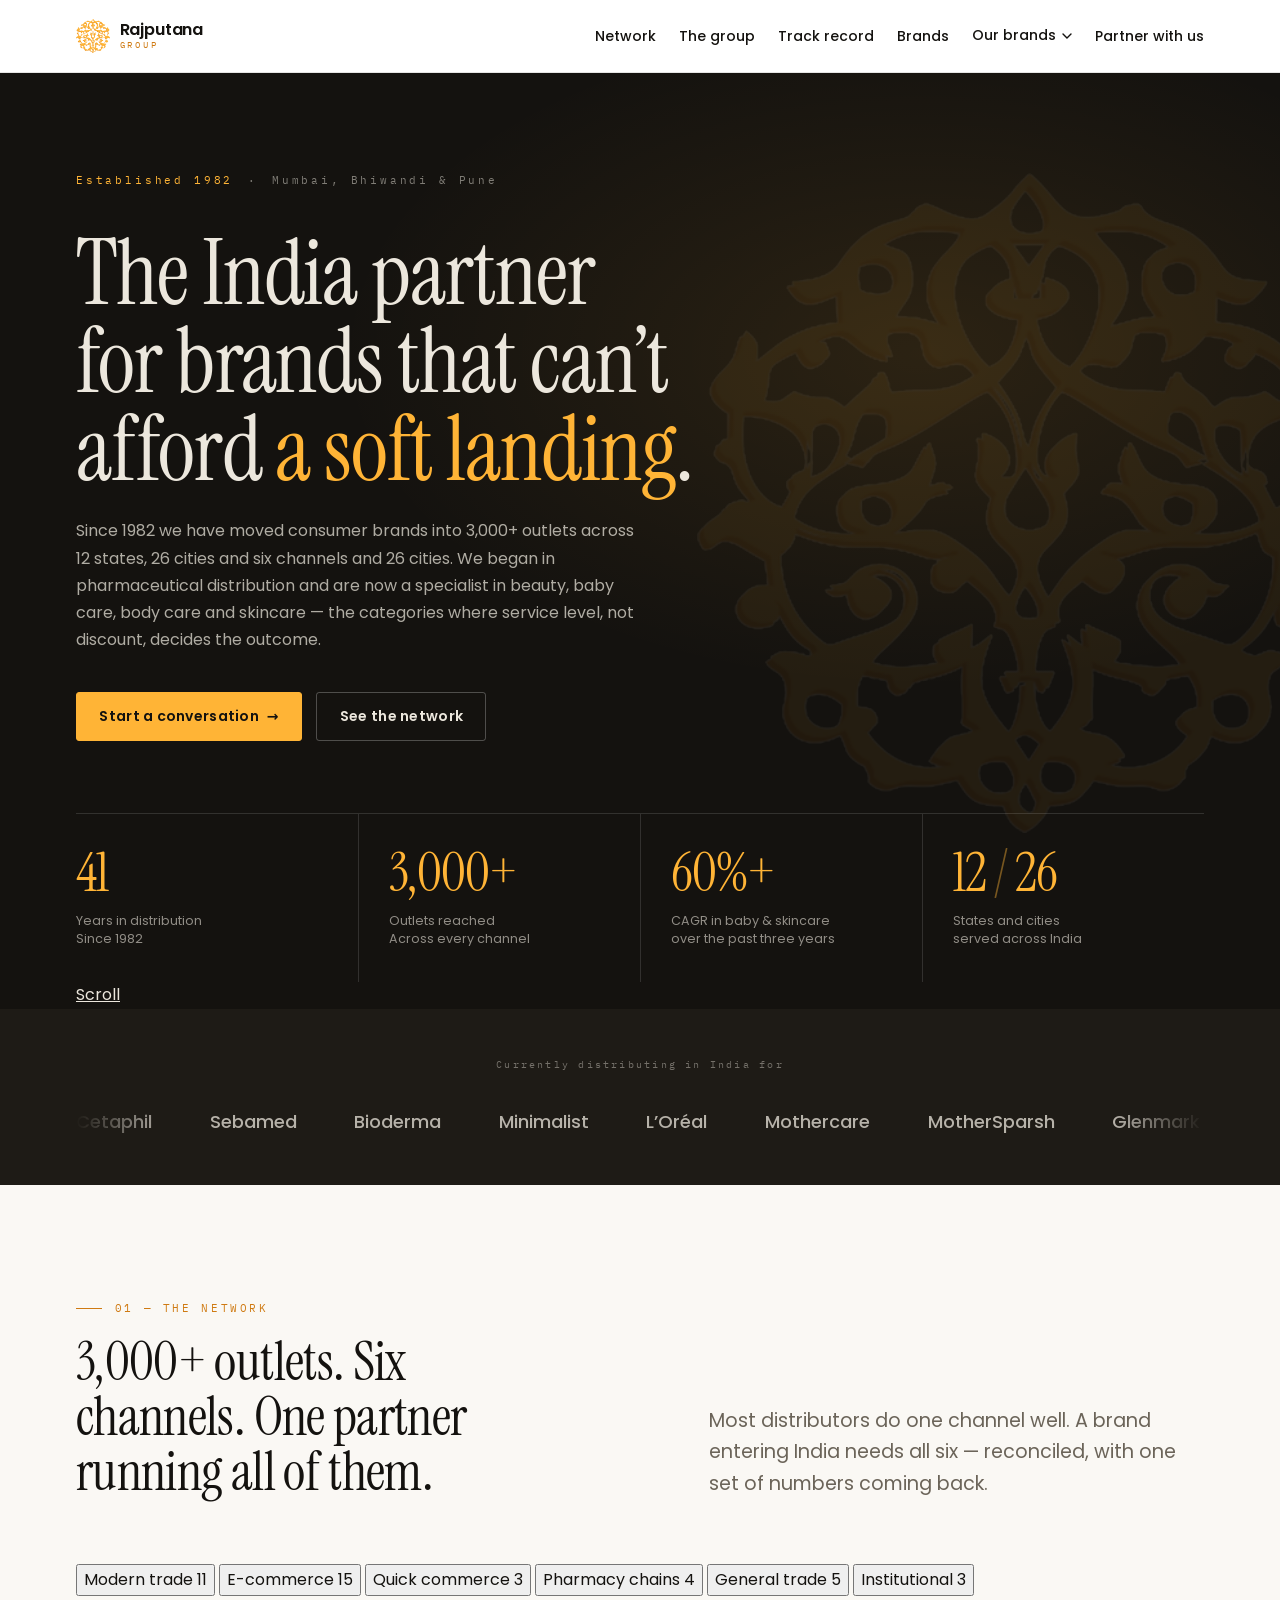
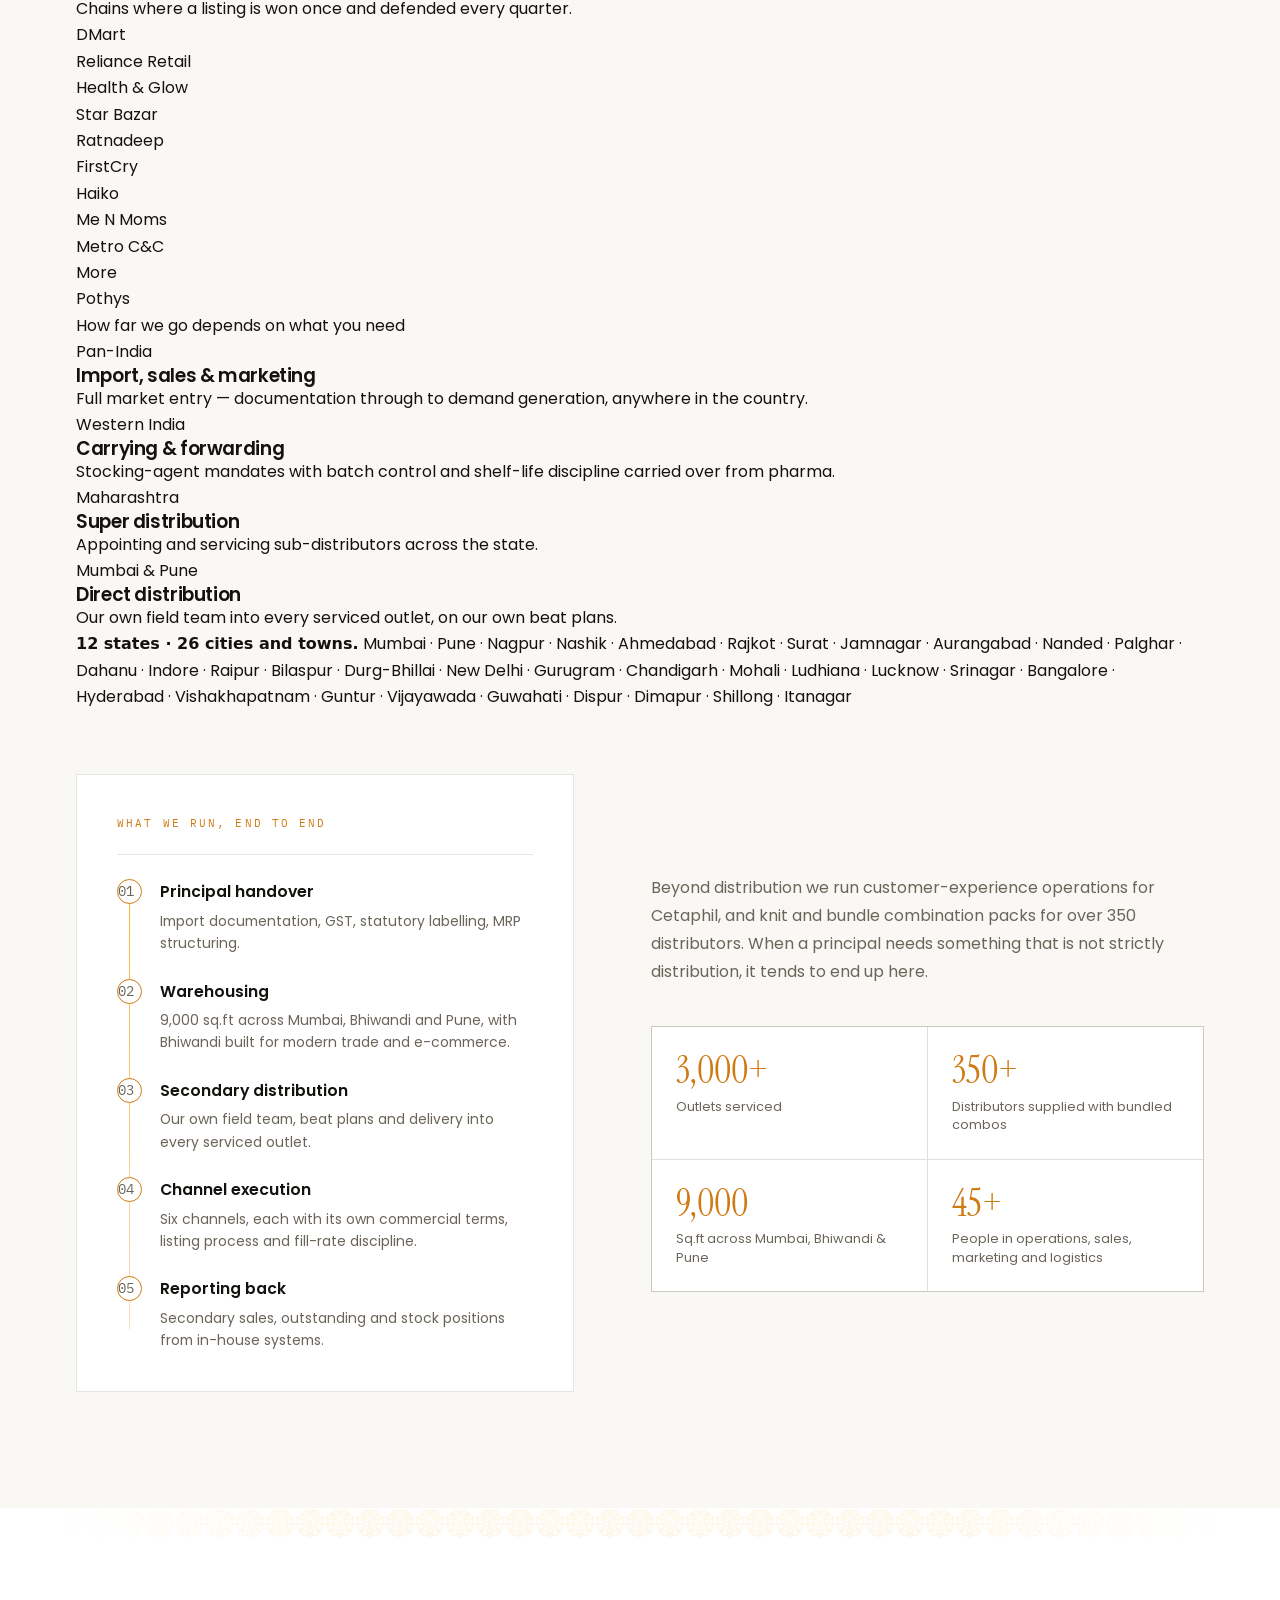
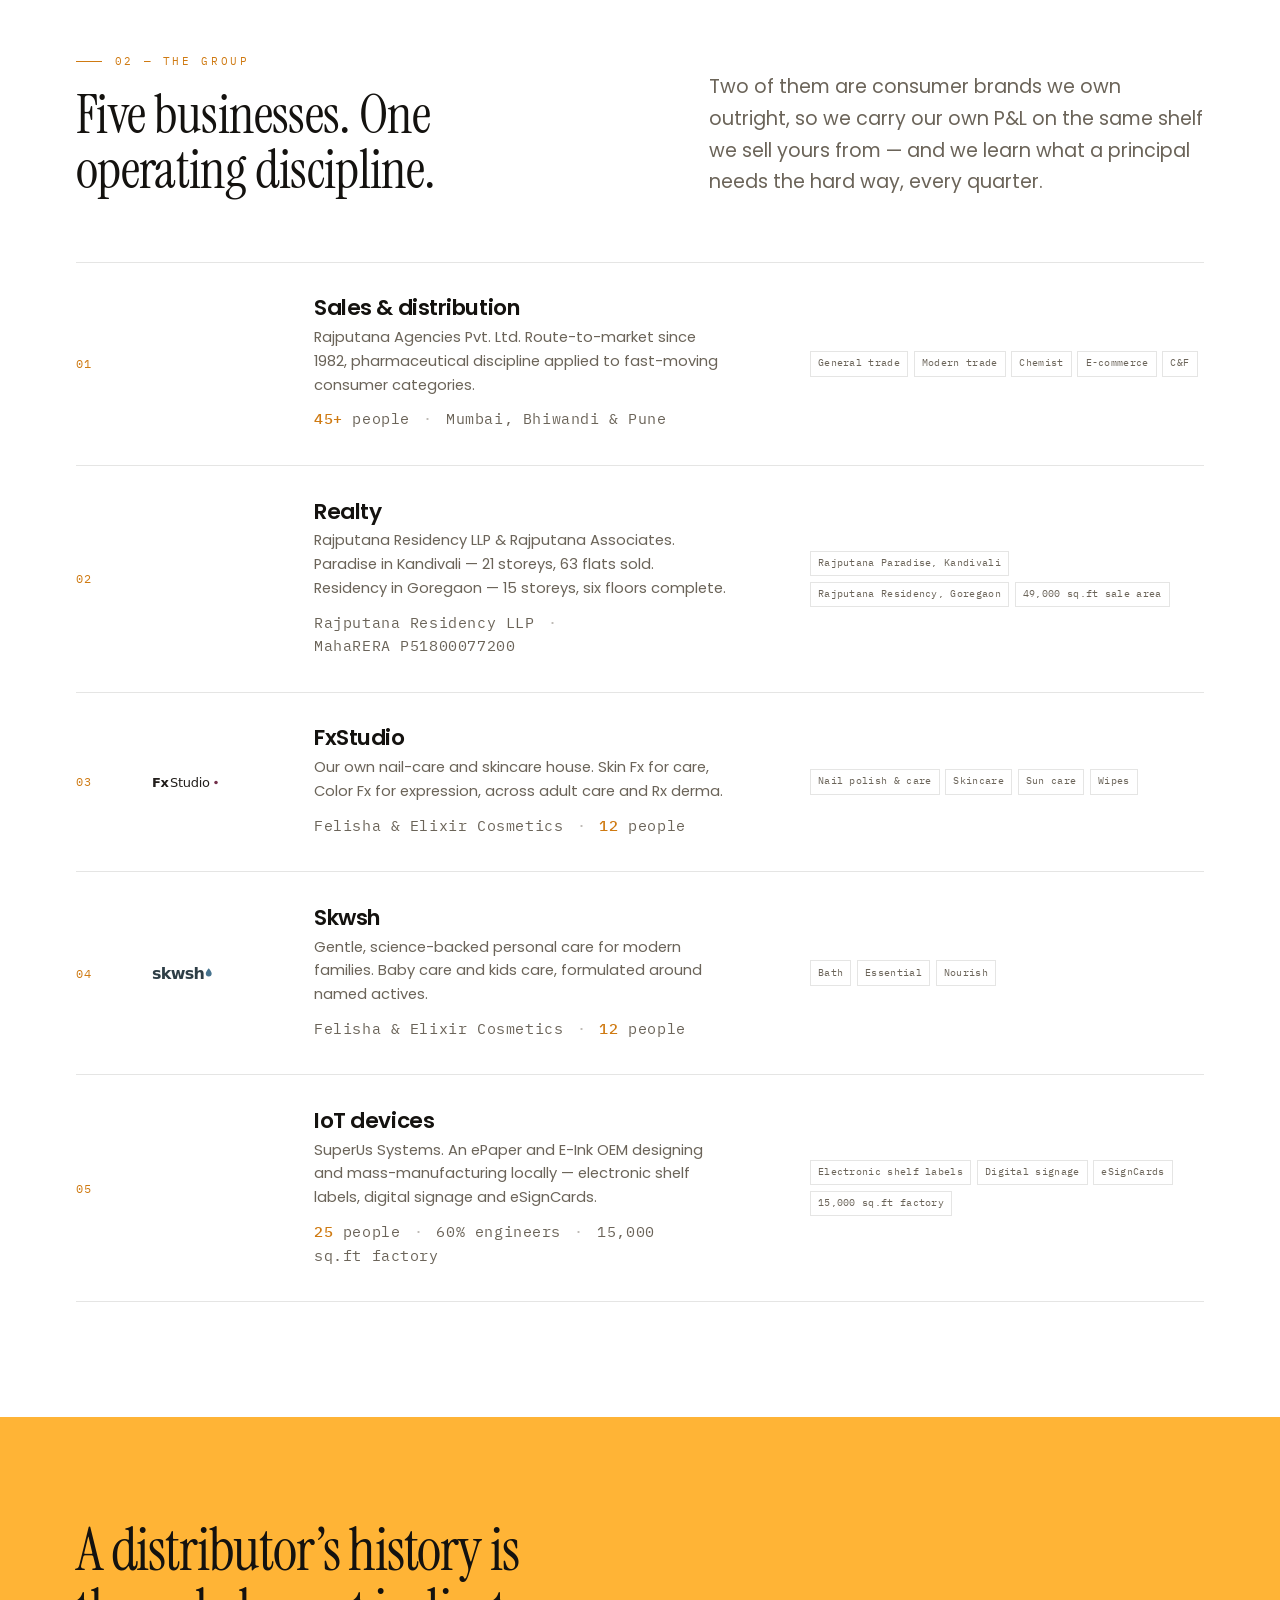
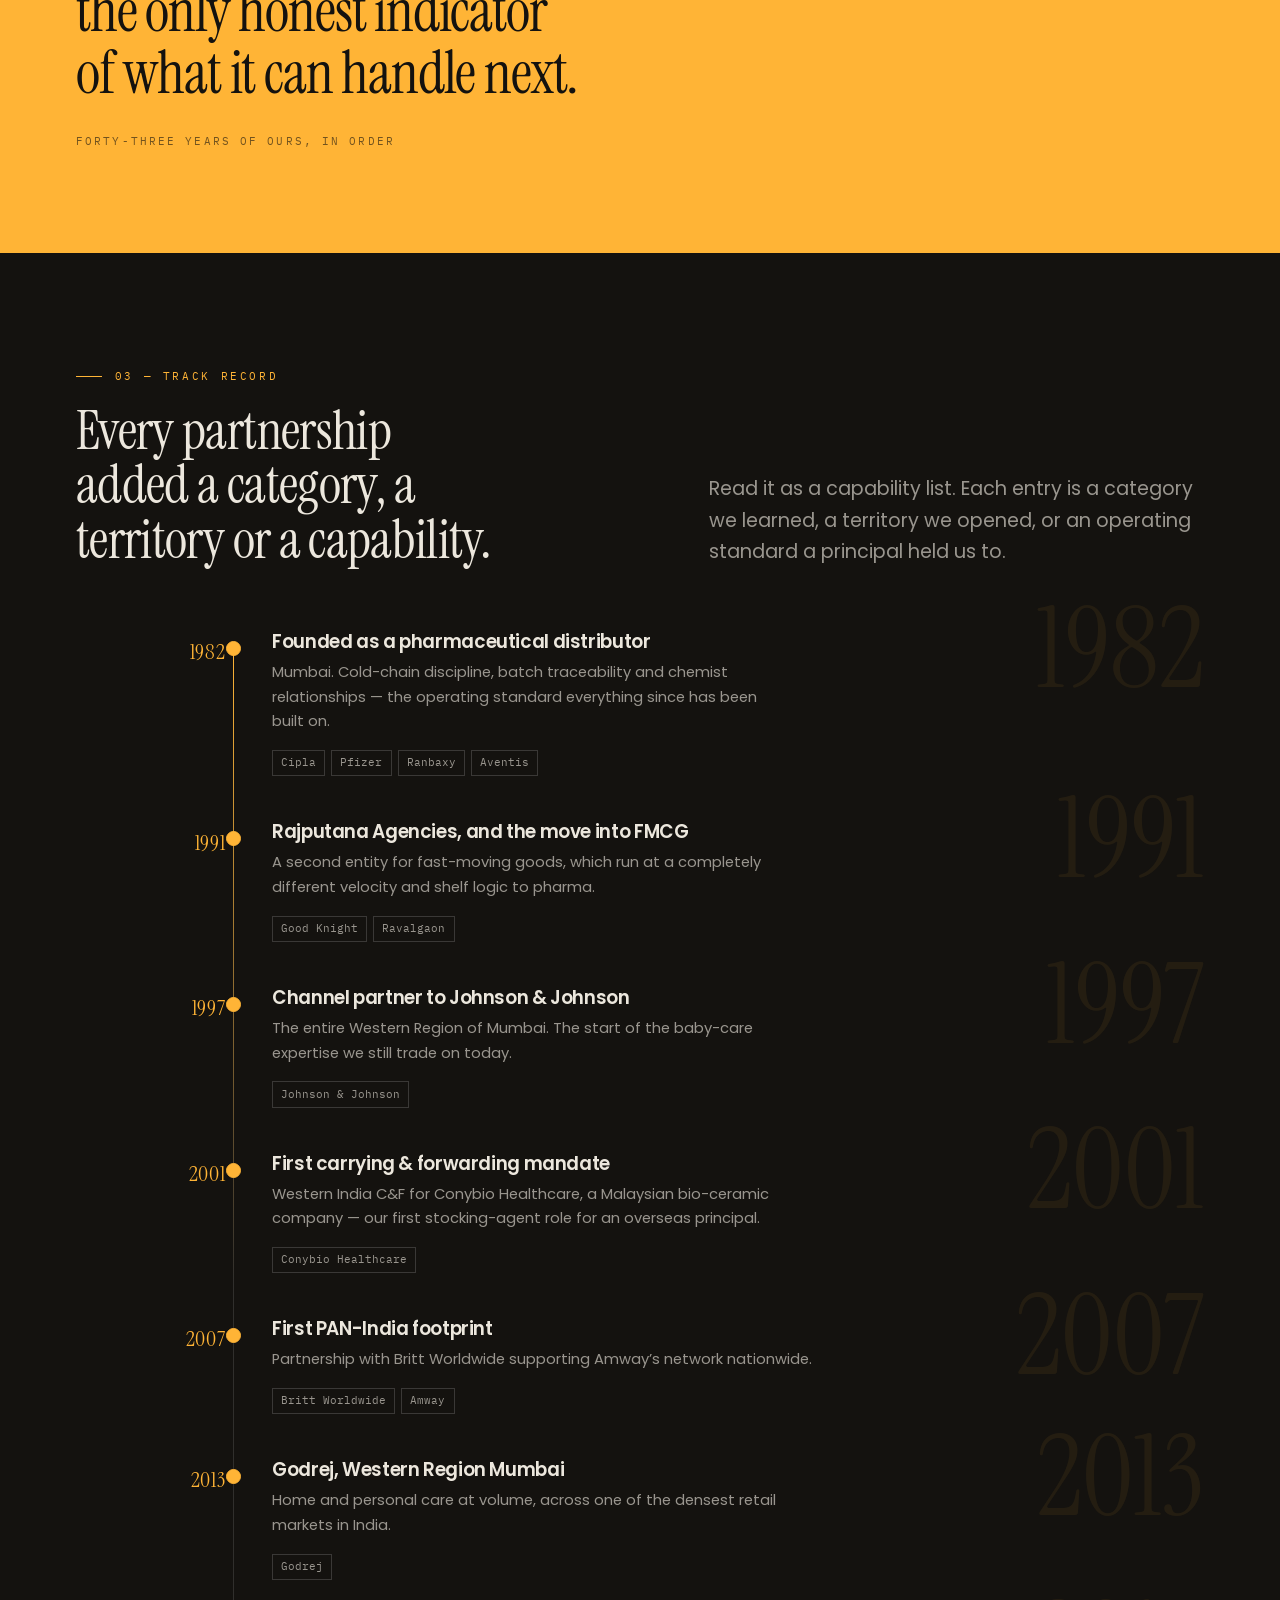
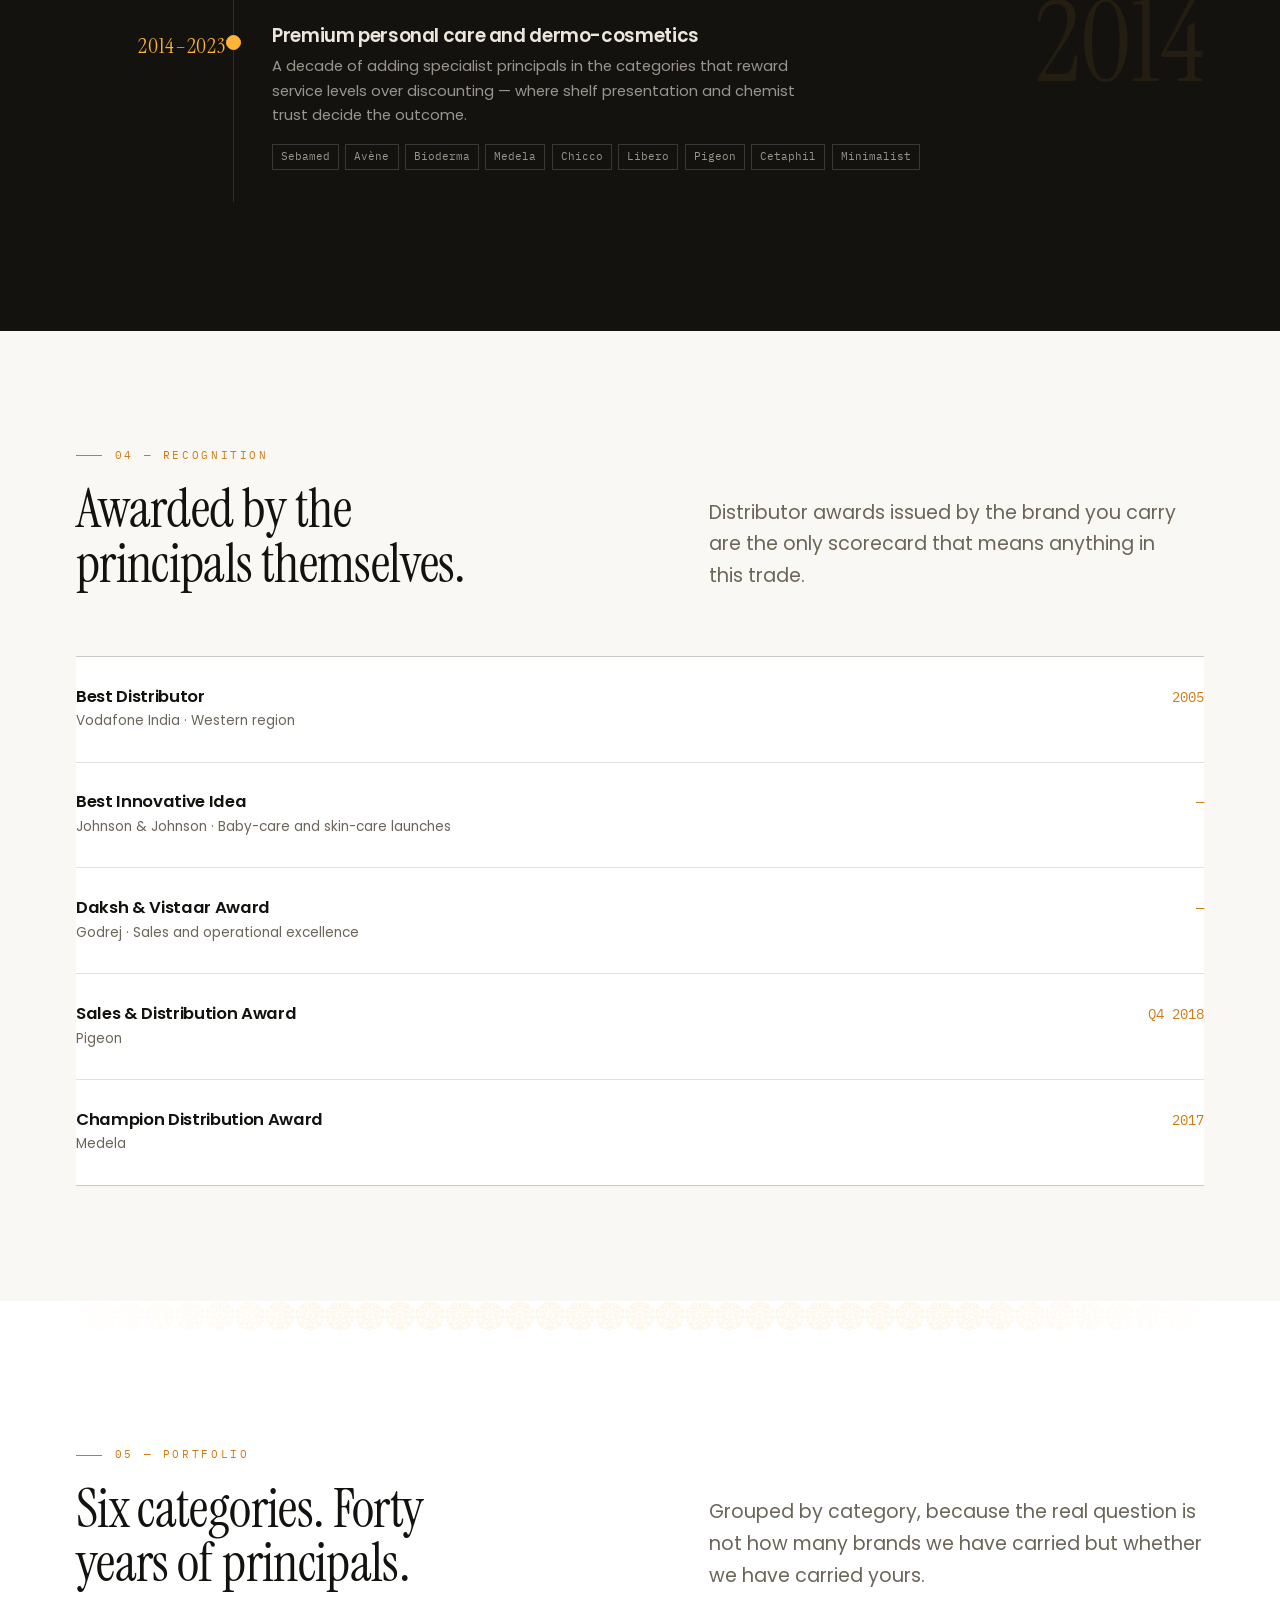
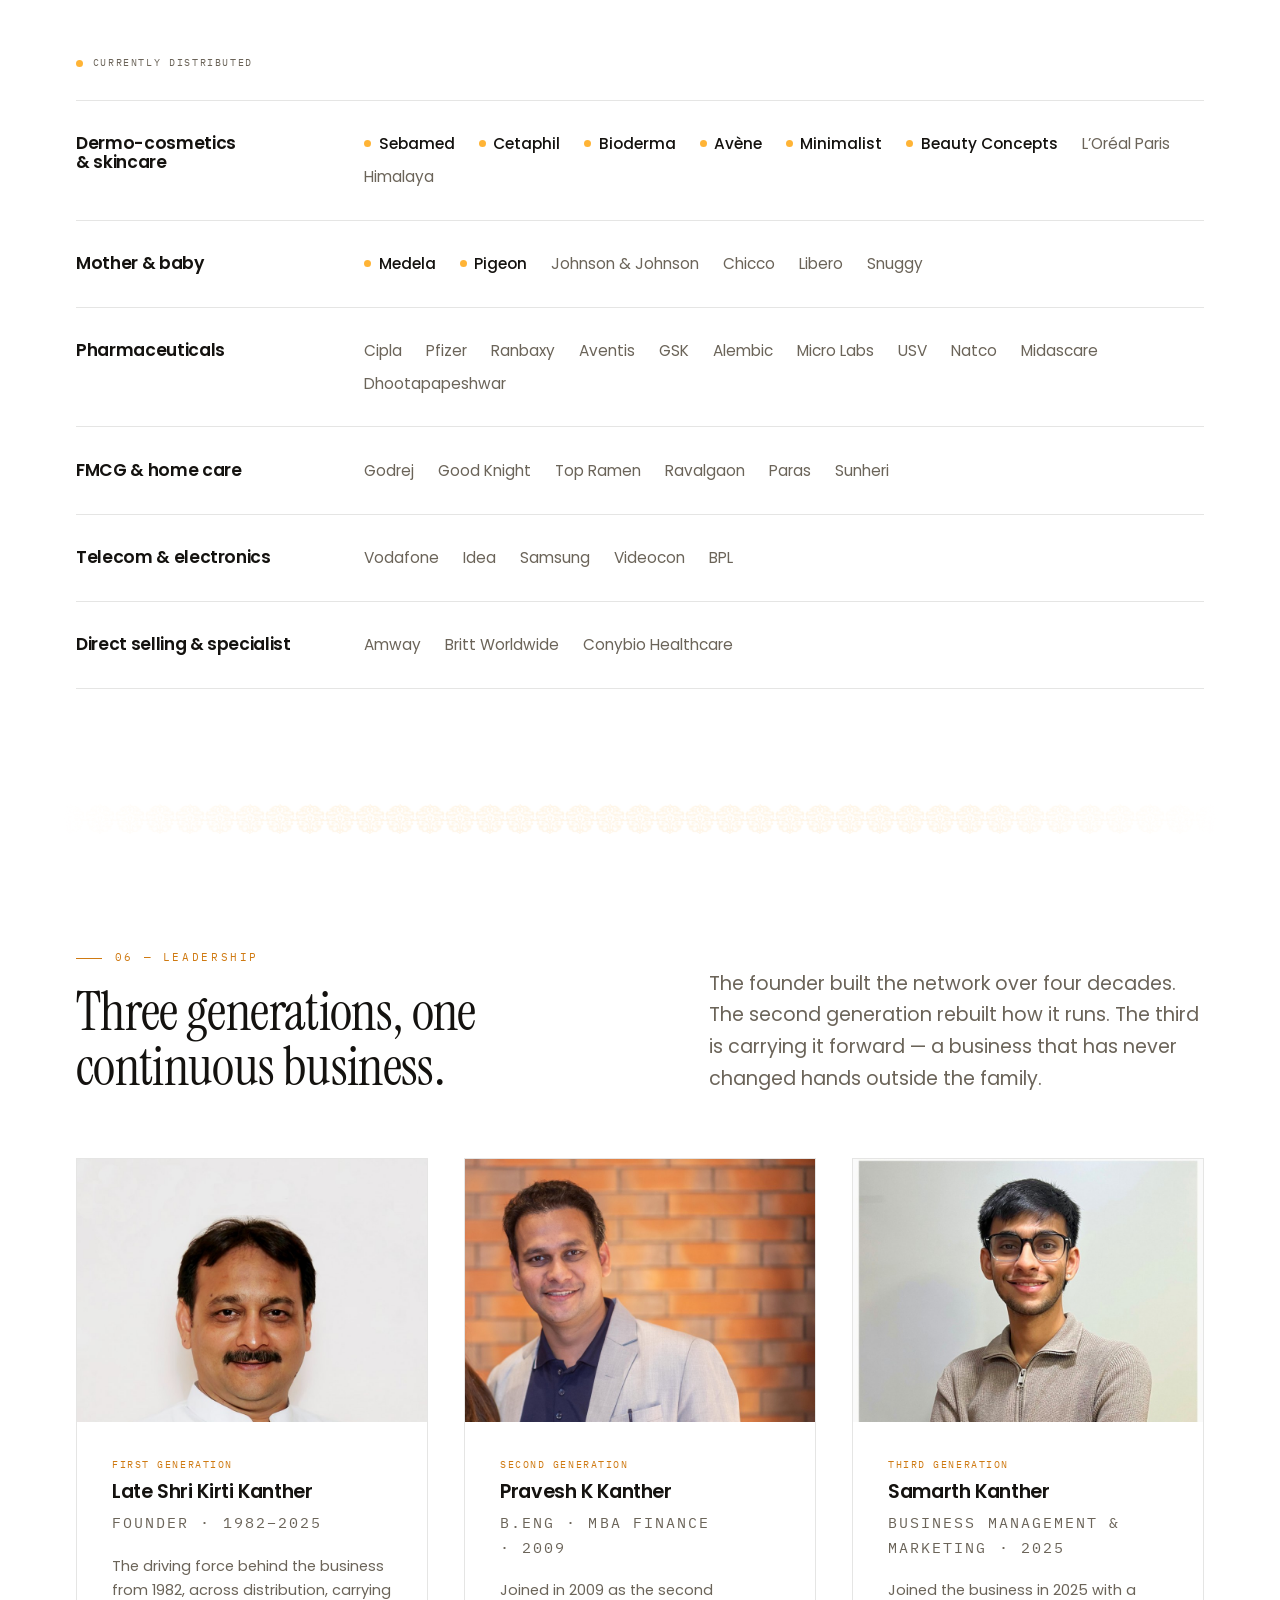
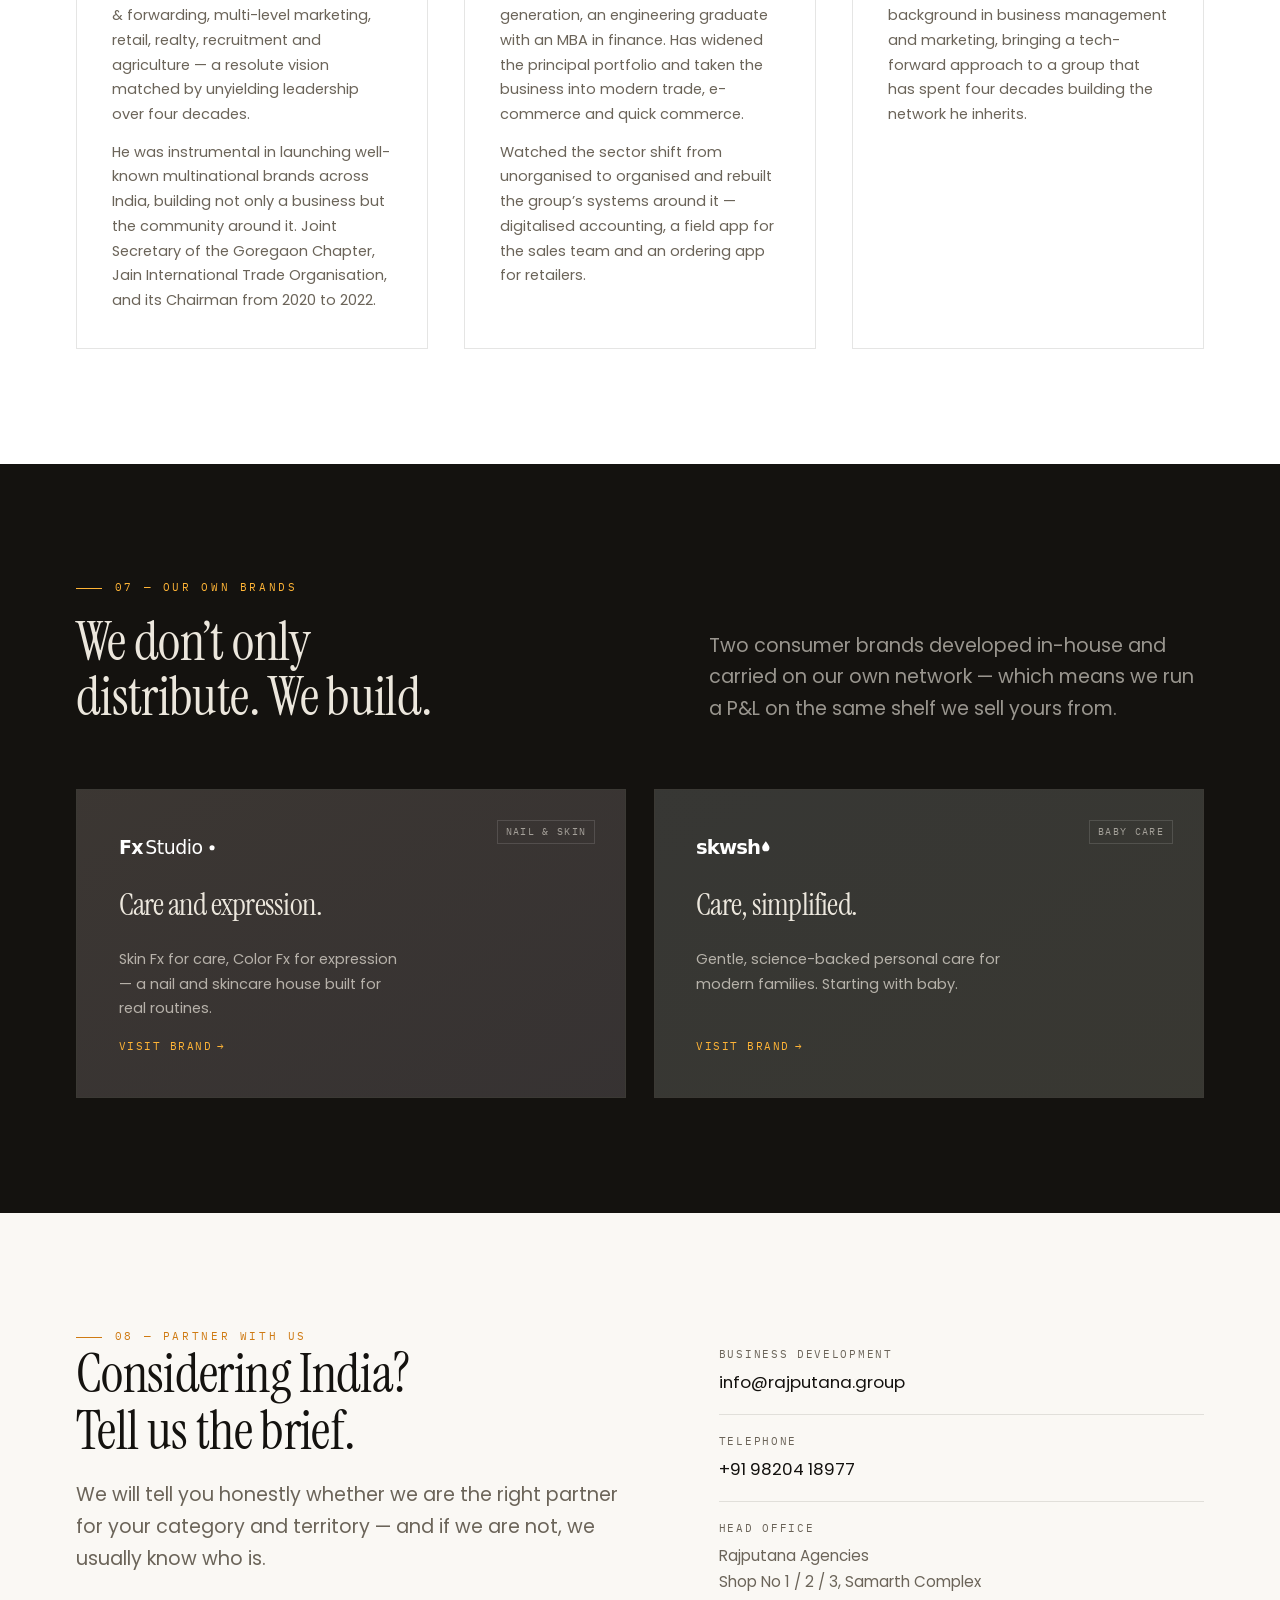
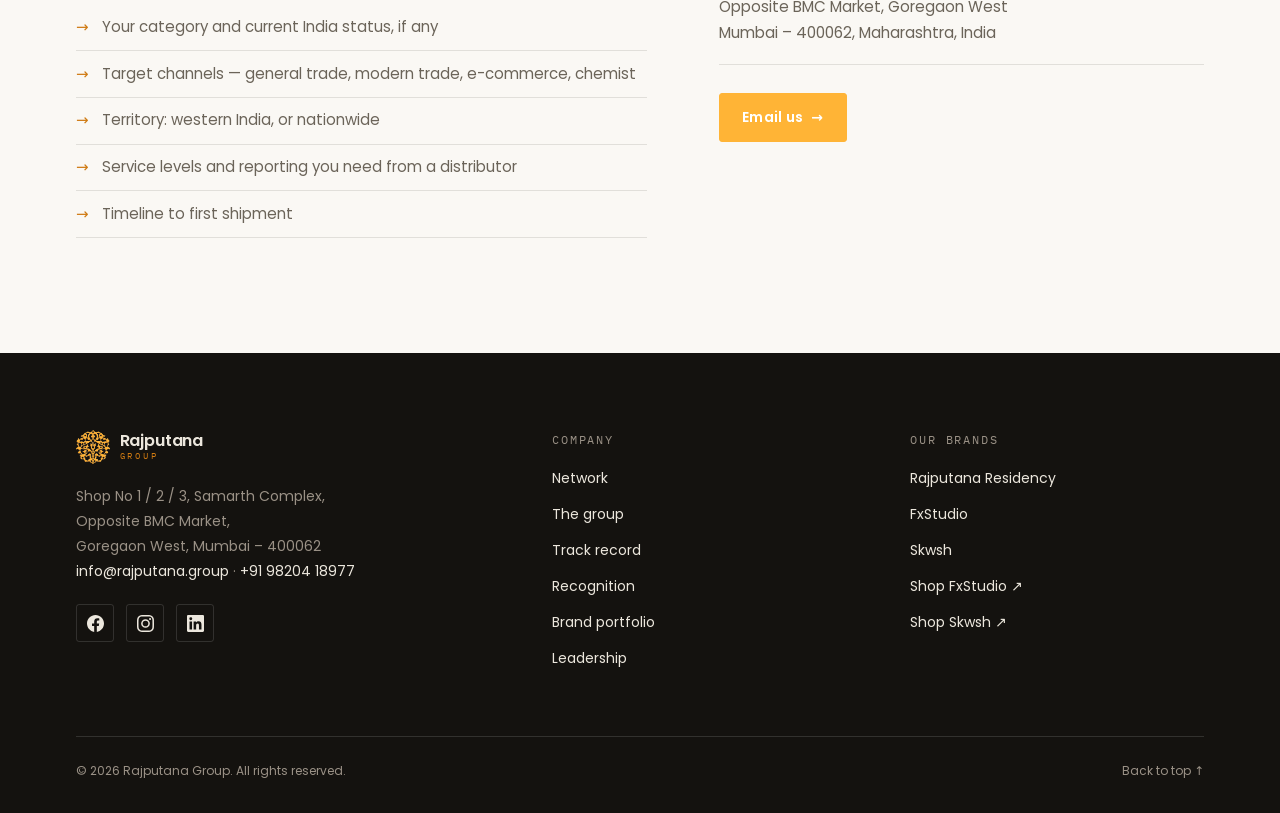
==== commit a676de8f: "Add files via upload" ====
--- a/index.html
+++ b/index.html
@@ -26,11 +26,12 @@
 <link rel="preload" as="image" href="assets/img/logos/rajputana-emblem-512.png">
 <link rel="stylesheet" href="assets/css/base.css?v=2026-08-20a">
 <link rel="stylesheet" href="assets/css/home.css?v=2026-08-20a">
-<noscript><style>.preloader{display:none!important}body.is-loading{overflow:visible!important}[data-reveal]{opacity:1!important;transform:none!important}</style></noscript>
+<noscript><style>[role="tabpanel"]{display:block!important}.switch__nav{display:none!important}.preloader{display:none!important}body.is-loading{overflow:visible!important}[data-reveal]{opacity:1!important;transform:none!important}</style></noscript>
 </head>
 
 <body class="home is-loading">
 <a class="skip-link" href="#main">Skip to content</a>
+<div class="progress" id="progress" aria-hidden="true"></div>
 
 <!-- ===== PRELOADER — Rajputana emblem ===== -->
 <div class="preloader" id="preloader" role="status" aria-live="polite" aria-label="Loading">
@@ -51,8 +52,8 @@
 
     <nav class="site-nav" id="site-nav" aria-label="Primary">
       <ul>
-        <li><a href="#coverage">Coverage</a></li>
-        <li><a href="#capabilities">Capabilities</a></li>
+        <li><a href="#coverage">Network</a></li>
+        <li><a href="#capabilities">The group</a></li>
         <li><a href="#record">Track record</a></li>
         <li><a href="#portfolio">Brands</a></li>
         <li class="dropdown">
@@ -63,6 +64,7 @@
             </svg>
           </button>
           <div class="dropdown__menu">
+            <a href="realty/"><strong>Rajputana Residency</strong><span>Realty</span></a>
             <a href="fxstudio/"><strong>FxStudio</strong><span>Nail care &amp; skincare</span></a>
             <a href="skwsh/"><strong>Skwsh</strong><span>Baby care</span></a>
           </div>
@@ -78,8 +80,8 @@
 
 <nav class="route-rail" aria-label="Page sections">
   <ol>
-    <li><a href="#coverage"><span class="dot"></span><span class="label">Coverage</span></a></li>
-    <li><a href="#capabilities"><span class="dot"></span><span class="label">Capabilities</span></a></li>
+    <li><a href="#coverage"><span class="dot"></span><span class="label">Network</span></a></li>
+    <li><a href="#capabilities"><span class="dot"></span><span class="label">The group</span></a></li>
     <li><a href="#record"><span class="dot"></span><span class="label">Track record</span></a></li>
     <li><a href="#recognition"><span class="dot"></span><span class="label">Recognition</span></a></li>
     <li><a href="#portfolio"><span class="dot"></span><span class="label">Brands</span></a></li>
@@ -96,17 +98,17 @@
     <img class="hero__watermark" src="assets/img/logos/rajputana-emblem-512.png"
          alt="" width="660" height="685" aria-hidden="true">
     <div class="shell">
-      <p class="hero__est">Established 1982 <em>&middot;</em> <em>Mumbai &amp; Bhiwandi, India</em></p>
+      <p class="hero__est">Established 1982 <em>&middot;</em> <em>Mumbai, Bhiwandi &amp; Pune</em></p>
       <h1>The India partner for brands that can&rsquo;t afford <em>a soft landing</em>.</h1>
       <p class="hero__lede">
-        Since 1982 we have moved consumer brands into 3,000+ Indian outlets across
-        six channels &mdash; modern trade, general trade, e-commerce, quick commerce,
-        pharmacy chains and institutional. Cetaphil, Sebamed, Bioderma, Minimalist
-        and L&rsquo;Or&eacute;al all reach Indian shelves through us.
+        Since 1982 we have moved consumer brands into 3,000+ outlets across
+        12 states, 26 cities and six channels and 26 cities. We began in pharmaceutical distribution and are
+        now a specialist in beauty, baby care, body care and skincare &mdash; the
+        categories where service level, not discount, decides the outcome.
       </p>
       <div class="hero__actions">
         <a class="btn" href="#partner">Start a conversation <span class="btn__arrow">&rarr;</span></a>
-        <a class="btn btn--ghost" href="#coverage">See our coverage</a>
+        <a class="btn btn--ghost" href="#coverage">See the network</a>
       </div>
 
       <div class="figures">
@@ -119,14 +121,19 @@
           <span class="figure__label">Outlets reached<br>Across every channel</span>
         </div>
         <div class="figure">
-          <span class="figure__value">&#8377;149&nbsp;Cr</span>
-          <span class="figure__label">Group turnover<br>FY 2024&ndash;25</span>
+          <span class="figure__value" data-count="60" data-suffix="%+">60%+</span>
+          <span class="figure__label">CAGR in baby &amp; skincare<br>over the past three years</span>
         </div>
         <div class="figure">
-          <span class="figure__value" data-count="18" data-suffix="+">18+</span>
-          <span class="figure__label">Years average employee<br>tenure with the group</span>
-        </div>
-      </div>
+          <span class="figure__value">12 <em style="font-style:normal;opacity:.42">/</em> 26</span>
+          <span class="figure__label">States and cities<br>served across India</span>
+        </div>
+      </div>
+
+      <a class="scrollcue" href="#coverage" aria-label="Scroll to the network">
+        <span class="scrollcue__line"></span>
+        <span class="scrollcue__text">Scroll</span>
+      </a>
     </div>
   </section>
 
@@ -185,37 +192,112 @@
         </p>
       </div>
 
-      <div class="netgrid" data-reveal>
-        <article class="net">
-          <h3>Modern trade</h3>
-          <ul><li>DMart</li><li>Reliance Retail</li><li>Health &amp; Glow</li><li>Star Bazar</li>
-              <li>Ratnadeep</li><li>FirstCry</li><li>Haiko</li><li>Me N Moms</li>
-              <li>Metro C&amp;C</li><li>More</li><li>Pothys</li></ul>
-        </article>
-        <article class="net">
-          <h3>E-commerce</h3>
-          <ul><li>Amazon</li><li>Flipkart</li><li>Nykaa</li><li>Myntra</li><li>Tira</li>
-              <li>Purplle</li><li>Tata Cliq</li><li>BigBasket</li><li>Hopscotch</li>
-              <li>PharmEasy</li><li>1mg</li><li>Smytten</li><li>Paytm</li>
-              <li>DMart Ready</li><li>Ferns &amp; Petals</li></ul>
-        </article>
-        <article class="net">
-          <h3>Quick commerce</h3>
-          <ul><li>Blinkit</li><li>Zepto</li><li>Swiggy Instamart</li></ul>
-        </article>
-        <article class="net">
-          <h3>Pharmacy chains</h3>
-          <ul><li>Apollo Pharmacy</li><li>Wellness Forever</li><li>NoblePlus</li><li>Guardian Pharmacy</li></ul>
-        </article>
-        <article class="net">
-          <h3>General trade</h3>
-          <ul><li>Medical stores</li><li>Baby stores</li><li>Cosmetic stores</li>
-              <li>General stores</li><li>Supermarkets</li></ul>
-        </article>
-        <article class="net">
-          <h3>Institutional</h3>
-          <ul><li>CSD &mdash; Canteen Stores Department</li><li>INCS &mdash; Indian Naval Canteen</li><li>Corporate gifting</li></ul>
-        </article>
+      <div class="switch" data-tabs data-reveal>
+        <div class="switch__nav" role="tablist" aria-label="Distribution channels">
+        <button class="switch__btn" role="tab" id="ch-mt" aria-controls="pan-mt"
+                aria-selected="true">
+          <span class="switch__name">Modern trade</span>
+          <span class="switch__count">11</span>
+        </button>
+        <button class="switch__btn" role="tab" id="ch-ec" aria-controls="pan-ec"
+                aria-selected="false" tabindex="-1">
+          <span class="switch__name">E-commerce</span>
+          <span class="switch__count">15</span>
+        </button>
+        <button class="switch__btn" role="tab" id="ch-qc" aria-controls="pan-qc"
+                aria-selected="false" tabindex="-1">
+          <span class="switch__name">Quick commerce</span>
+          <span class="switch__count">3</span>
+        </button>
+        <button class="switch__btn" role="tab" id="ch-ph" aria-controls="pan-ph"
+                aria-selected="false" tabindex="-1">
+          <span class="switch__name">Pharmacy chains</span>
+          <span class="switch__count">4</span>
+        </button>
+        <button class="switch__btn" role="tab" id="ch-gt" aria-controls="pan-gt"
+                aria-selected="false" tabindex="-1">
+          <span class="switch__name">General trade</span>
+          <span class="switch__count">5</span>
+        </button>
+        <button class="switch__btn" role="tab" id="ch-in" aria-controls="pan-in"
+                aria-selected="false" tabindex="-1">
+          <span class="switch__name">Institutional</span>
+          <span class="switch__count">3</span>
+        </button>
+        </div>
+        <div class="switch__panels">
+        <div class="switch__panel" id="pan-mt" role="tabpanel" aria-labelledby="ch-mt">
+          <p class="switch__note">Chains where a listing is won once and defended every quarter.</p>
+          <ul class="switch__list">
+            <li>DMart</li><li>Reliance Retail</li><li>Health &amp; Glow</li><li>Star Bazar</li><li>Ratnadeep</li><li>FirstCry</li><li>Haiko</li><li>Me N Moms</li><li>Metro C&amp;C</li><li>More</li><li>Pothys</li>
+          </ul>
+        </div>
+        <div class="switch__panel" id="pan-ec" role="tabpanel" aria-labelledby="ch-ec" hidden>
+          <p class="switch__note">Our deepest channel — catalogue, content, pricing and fill rate on fifteen platforms.</p>
+          <ul class="switch__list">
+            <li>Amazon</li><li>Flipkart</li><li>Nykaa</li><li>Myntra</li><li>Tira</li><li>Purplle</li><li>Tata Cliq</li><li>BigBasket</li><li>Hopscotch</li><li>PharmEasy</li><li>1mg</li><li>Smytten</li><li>Paytm</li><li>DMart Ready</li><li>Ferns &amp; Petals</li>
+          </ul>
+        </div>
+        <div class="switch__panel" id="pan-qc" role="tabpanel" aria-labelledby="ch-qc" hidden>
+          <p class="switch__note">Ten-minute delivery, which rewrites how a personal-care SKU has to be packed and priced.</p>
+          <ul class="switch__list">
+            <li>Blinkit</li><li>Zepto</li><li>Swiggy Instamart</li>
+          </ul>
+        </div>
+        <div class="switch__panel" id="pan-ph" role="tabpanel" aria-labelledby="ch-ph" hidden>
+          <p class="switch__note">Where dermo-cosmetic brands are actually recommended rather than browsed.</p>
+          <ul class="switch__list">
+            <li>Apollo Pharmacy</li><li>Wellness Forever</li><li>NoblePlus</li><li>Guardian Pharmacy</li>
+          </ul>
+        </div>
+        <div class="switch__panel" id="pan-gt" role="tabpanel" aria-labelledby="ch-gt" hidden>
+          <p class="switch__note">The long tail. Beat plans, our own field team, delivery into every serviced outlet.</p>
+          <ul class="switch__list">
+            <li>Medical stores</li><li>Baby stores</li><li>Cosmetic stores</li><li>General stores</li><li>Supermarkets</li>
+          </ul>
+        </div>
+        <div class="switch__panel" id="pan-in" role="tabpanel" aria-labelledby="ch-in" hidden>
+          <p class="switch__note">Closed channels most distributors never open, with their own tendering and compliance.</p>
+          <ul class="switch__list">
+            <li>CSD &mdash; Canteen Stores Department</li><li>INCS &mdash; Indian Naval Canteen</li><li>Corporate gifting</li>
+          </ul>
+        </div>
+        </div>
+      </div>
+
+
+      <div class="geo" data-reveal>
+        <p class="geo__title">How far we go depends on what you need</p>
+        <div class="geo__tiers">
+          <article class="geo__tier">
+            <span class="geo__scope">Pan-India</span>
+            <h3>Import, sales &amp; marketing</h3>
+            <p>Full market entry &mdash; documentation through to demand generation, anywhere in the country.</p>
+          </article>
+          <article class="geo__tier">
+            <span class="geo__scope">Western India</span>
+            <h3>Carrying &amp; forwarding</h3>
+            <p>Stocking-agent mandates with batch control and shelf-life discipline carried over from pharma.</p>
+          </article>
+          <article class="geo__tier">
+            <span class="geo__scope">Maharashtra</span>
+            <h3>Super distribution</h3>
+            <p>Appointing and servicing sub-distributors across the state.</p>
+          </article>
+          <article class="geo__tier">
+            <span class="geo__scope">Mumbai &amp; Pune</span>
+            <h3>Direct distribution</h3>
+            <p>Our own field team into every serviced outlet, on our own beat plans.</p>
+          </article>
+        </div>
+        <p class="geo__reach">
+          <b>12 states &middot; 26 cities and towns.</b>
+          Mumbai · Pune · Nagpur · Nashik · Ahmedabad · Rajkot · Surat · Jamnagar · Aurangabad ·
+          Nanded · Palghar · Dahanu · Indore · Raipur · Bilaspur · Durg-Bhillai · New Delhi ·
+          Gurugram · Chandigarh · Mohali · Ludhiana · Lucknow · Srinagar · Bangalore ·
+          Hyderabad · Vishakhapatnam · Guntur · Vijayawada · Guwahati · Dispur · Dimapur ·
+          Shillong · Itanagar
+        </p>
       </div>
 
       <div class="coverage__grid" style="margin-top:clamp(2.5rem,5vw,4rem)">
@@ -223,7 +305,7 @@
           <p class="chain__title">What we run, end to end</p>
           <ol class="chain__steps">
             <li><span class="chain__no">01</span><div><b>Principal handover</b><span>Import documentation, GST, statutory labelling, MRP structuring.</span></div></li>
-            <li><span class="chain__no">02</span><div><b>Warehousing</b><span>6,000 sq.ft across Mumbai and Bhiwandi, the Bhiwandi facility built for modern trade and e-commerce.</span></div></li>
+            <li><span class="chain__no">02</span><div><b>Warehousing</b><span>9,000 sq.ft across Mumbai, Bhiwandi and Pune, with Bhiwandi built for modern trade and e-commerce.</span></div></li>
             <li><span class="chain__no">03</span><div><b>Secondary distribution</b><span>Our own field team, beat plans and delivery into every serviced outlet.</span></div></li>
             <li><span class="chain__no">04</span><div><b>Channel execution</b><span>Six channels, each with its own commercial terms, listing process and fill-rate discipline.</span></div></li>
             <li><span class="chain__no">05</span><div><b>Reporting back</b><span>Secondary sales, outstanding and stock positions from in-house systems.</span></div></li>
@@ -240,8 +322,8 @@
           <div class="coverage__stats">
             <div><b>3,000+</b><span>Outlets serviced</span></div>
             <div><b>350+</b><span>Distributors supplied with bundled combos</span></div>
-            <div><b>6,000</b><span>Sq.ft warehousing, Mumbai &amp; Bhiwandi</span></div>
-            <div><b>37%</b><span>Growth, Q1 FY25&ndash;26 over Q1 FY24&ndash;25</span></div>
+            <div><b>9,000</b><span>Sq.ft across Mumbai, Bhiwandi &amp; Pune</span></div>
+            <div><b>45+</b><span>People in operations, sales, marketing and logistics</span></div>
           </div>
         </div>
       </div>
@@ -255,13 +337,13 @@
     <div class="shell">
       <div class="section-head" data-reveal>
         <div>
-          <span class="eyebrow">02 &mdash; Capabilities</span>
+          <span class="eyebrow">02 &mdash; The group</span>
           <h2>Five businesses. One operating discipline.</h2>
         </div>
         <p>
-          Together they turned over &#8377;149 crore in FY 2024&ndash;25. Two are consumer
-          brands we own outright, so we carry our own P&amp;L on the same shelf we
-          sell yours from.
+          Two of them are consumer brands we own outright, so we carry our own
+          P&amp;L on the same shelf we sell yours from &mdash; and we learn what a
+          principal needs the hard way, every quarter.
         </p>
       </div>
 
@@ -275,27 +357,27 @@
           <div class="division__body">
             <h3>Sales &amp; distribution</h3>
             <p>Rajputana Agencies Pvt. Ltd. Route-to-market since 1982, pharmaceutical discipline applied to fast-moving consumer categories.</p>
-            <p class="division__fig"><b>35</b> people <em>&middot;</em> <b>&#8377;100 Cr</b> FY24&ndash;25</p>
+            <p class="division__fig"><b>45+</b> people <em>&middot;</em> Mumbai, Bhiwandi &amp; Pune</p>
           </div>
           <ul class="division__tags">
             <li>General trade</li><li>Modern trade</li><li>Chemist</li><li>E-commerce</li><li>C&amp;F</li>
           </ul>
         </article>
 
-        <article class="division">
+        <a class="division division--link" href="realty/">
           <span class="division__no">02</span>
           <div class="division__mark">
             <img src="https://rajputana.group/wp-content/uploads/2023/09/Rajputana_1.png?w=600" data-fallback="hide" alt="Rajputana Realty" loading="lazy">
           </div>
           <div class="division__body">
-            <h3>Realty</h3>
+            <h3>Realty <span class="division__go">Visit project &rarr;</span></h3>
             <p>Rajputana Residency LLP &amp; Rajputana Associates. Paradise in Kandivali &mdash; 21 storeys, 63 flats sold. Residency in Goregaon &mdash; 15 storeys, six floors complete.</p>
-            <p class="division__fig"><b>5</b> people <em>&middot;</em> <b>&#8377;40 Cr</b> FY24&ndash;25</p>
+            <p class="division__fig">Rajputana Residency LLP <em>&middot;</em> MahaRERA P51800077200</p>
           </div>
           <ul class="division__tags">
             <li>Rajputana Paradise, Kandivali</li><li>Rajputana Residency, Goregaon</li><li>49,000 sq.ft sale area</li>
           </ul>
-        </article>
+        </a>
 
         <a class="division division--link" href="fxstudio/">
           <span class="division__no">03</span>
@@ -305,7 +387,7 @@
           <div class="division__body">
             <h3>FxStudio <span class="division__go">Visit brand &rarr;</span></h3>
             <p>Our own nail-care and skincare house. Skin Fx for care, Color Fx for expression, across adult care and Rx derma.</p>
-            <p class="division__fig">Felisha &amp; Elixir Cosmetics <em>&middot;</em> <b>12</b> people <em>&middot;</em> <b>&#8377;3 Cr</b> FY24&ndash;25</p>
+            <p class="division__fig">Felisha &amp; Elixir Cosmetics <em>&middot;</em> <b>12</b> people</p>
           </div>
           <ul class="division__tags">
             <li>Nail polish &amp; care</li><li>Skincare</li><li>Sun care</li><li>Wipes</li>
@@ -320,7 +402,7 @@
           <div class="division__body">
             <h3>Skwsh <span class="division__go">Visit brand &rarr;</span></h3>
             <p>Gentle, science-backed personal care for modern families. Baby care and kids care, formulated around named actives.</p>
-            <p class="division__fig">Felisha &amp; Elixir Cosmetics <em>&middot;</em> <b>12</b> people <em>&middot;</em> <b>&#8377;3 Cr</b> FY24&ndash;25</p>
+            <p class="division__fig">Felisha &amp; Elixir Cosmetics <em>&middot;</em> <b>12</b> people</p>
           </div>
           <ul class="division__tags">
             <li>Bath</li><li>Essential</li><li>Nourish</li>
@@ -335,7 +417,7 @@
           <div class="division__body">
             <h3>IoT devices</h3>
             <p>SuperUs Systems. An ePaper and E-Ink OEM designing and mass-manufacturing locally &mdash; electronic shelf labels, digital signage and eSignCards.</p>
-            <p class="division__fig"><b>25</b> people, 60% engineers <em>&middot;</em> <b>&#8377;6 Cr</b> FY24&ndash;25</p>
+            <p class="division__fig"><b>25</b> people <em>&middot;</em> 60% engineers <em>&middot;</em> 15,000 sq.ft factory</p>
           </div>
           <ul class="division__tags">
             <li>Electronic shelf labels</li><li>Digital signage</li><li>eSignCards</li><li>15,000 sq.ft factory</li>
@@ -564,8 +646,9 @@
           <h2>Three generations, one continuous business.</h2>
         </div>
         <p>
-          One built the network over four decades. One rebuilt how it runs. One is
-          being handed a business that has never changed hands outside the family.
+          The founder built the network over four decades. The second generation
+          rebuilt how it runs. The third is carrying it forward &mdash; a business that
+          has never changed hands outside the family.
         </p>
       </div>
 
@@ -574,22 +657,23 @@
           <div class="leader__photo">
             <img src="assets/img/team/kirti-kanther.jpg"
                  data-fallback="assets/img/team/portrait-placeholder.svg"
-                 alt="Kirti J Kanther" loading="lazy" width="400" height="300">
+                 alt="Late Shri Kirti Kanther" loading="lazy" width="400" height="300">
           </div>
           <div class="leader__body">
             <span class="leader__gen">First generation</span>
-            <h3>Kirti J Kanther</h3>
-            <p class="leader__role">Founder &middot; 1982</p>
+            <h3>Late Shri Kirti Kanther</h3>
+            <p class="leader__role">Founder &middot; 1982&ndash;2025</p><span class="flag">confirm dates</span>
             <p>
-              Has driven the business since 1982, across distribution, carrying
-              &amp; forwarding, multi-level marketing, retail, realty, recruitment
-              and agriculture.
+              The driving force behind the business from 1982, across distribution,
+              carrying &amp; forwarding, multi-level marketing, retail, realty,
+              recruitment and agriculture &mdash; a resolute vision matched by
+              unyielding leadership over four decades.
             </p>
             <p>
-              Instrumental in launching well-known multinational brands across India &mdash;
-              building not only a business but a community around it. Joint Secretary
-              of the Goregaon Chapter, Jain International Trade Organisation, and its
-              Chairman from 2020 to 2022.
+              He was instrumental in launching well-known multinational brands across
+              India, building not only a business but the community around it. Joint
+              Secretary of the Goregaon Chapter, Jain International Trade Organisation,
+              and its Chairman from 2020 to 2022.
             </p>
           </div>
         </article>
@@ -754,8 +838,8 @@
       <div>
         <p class="footer-heading">Company</p>
         <ul class="footer-list">
-          <li><a href="#coverage">Coverage</a></li>
-          <li><a href="#capabilities">Capabilities</a></li>
+          <li><a href="#coverage">Network</a></li>
+          <li><a href="#capabilities">The group</a></li>
           <li><a href="#record">Track record</a></li>
           <li><a href="#recognition">Recognition</a></li>
           <li><a href="#portfolio">Brand portfolio</a></li>
@@ -766,6 +850,7 @@
       <div>
         <p class="footer-heading">Our brands</p>
         <ul class="footer-list">
+          <li><a href="realty/">Rajputana Residency</a></li>
           <li><a href="fxstudio/">FxStudio</a></li>
           <li><a href="skwsh/">Skwsh</a></li>
           <li><a href="https://fxstudio.co.in/" rel="noopener">Shop FxStudio &nearr;</a></li>
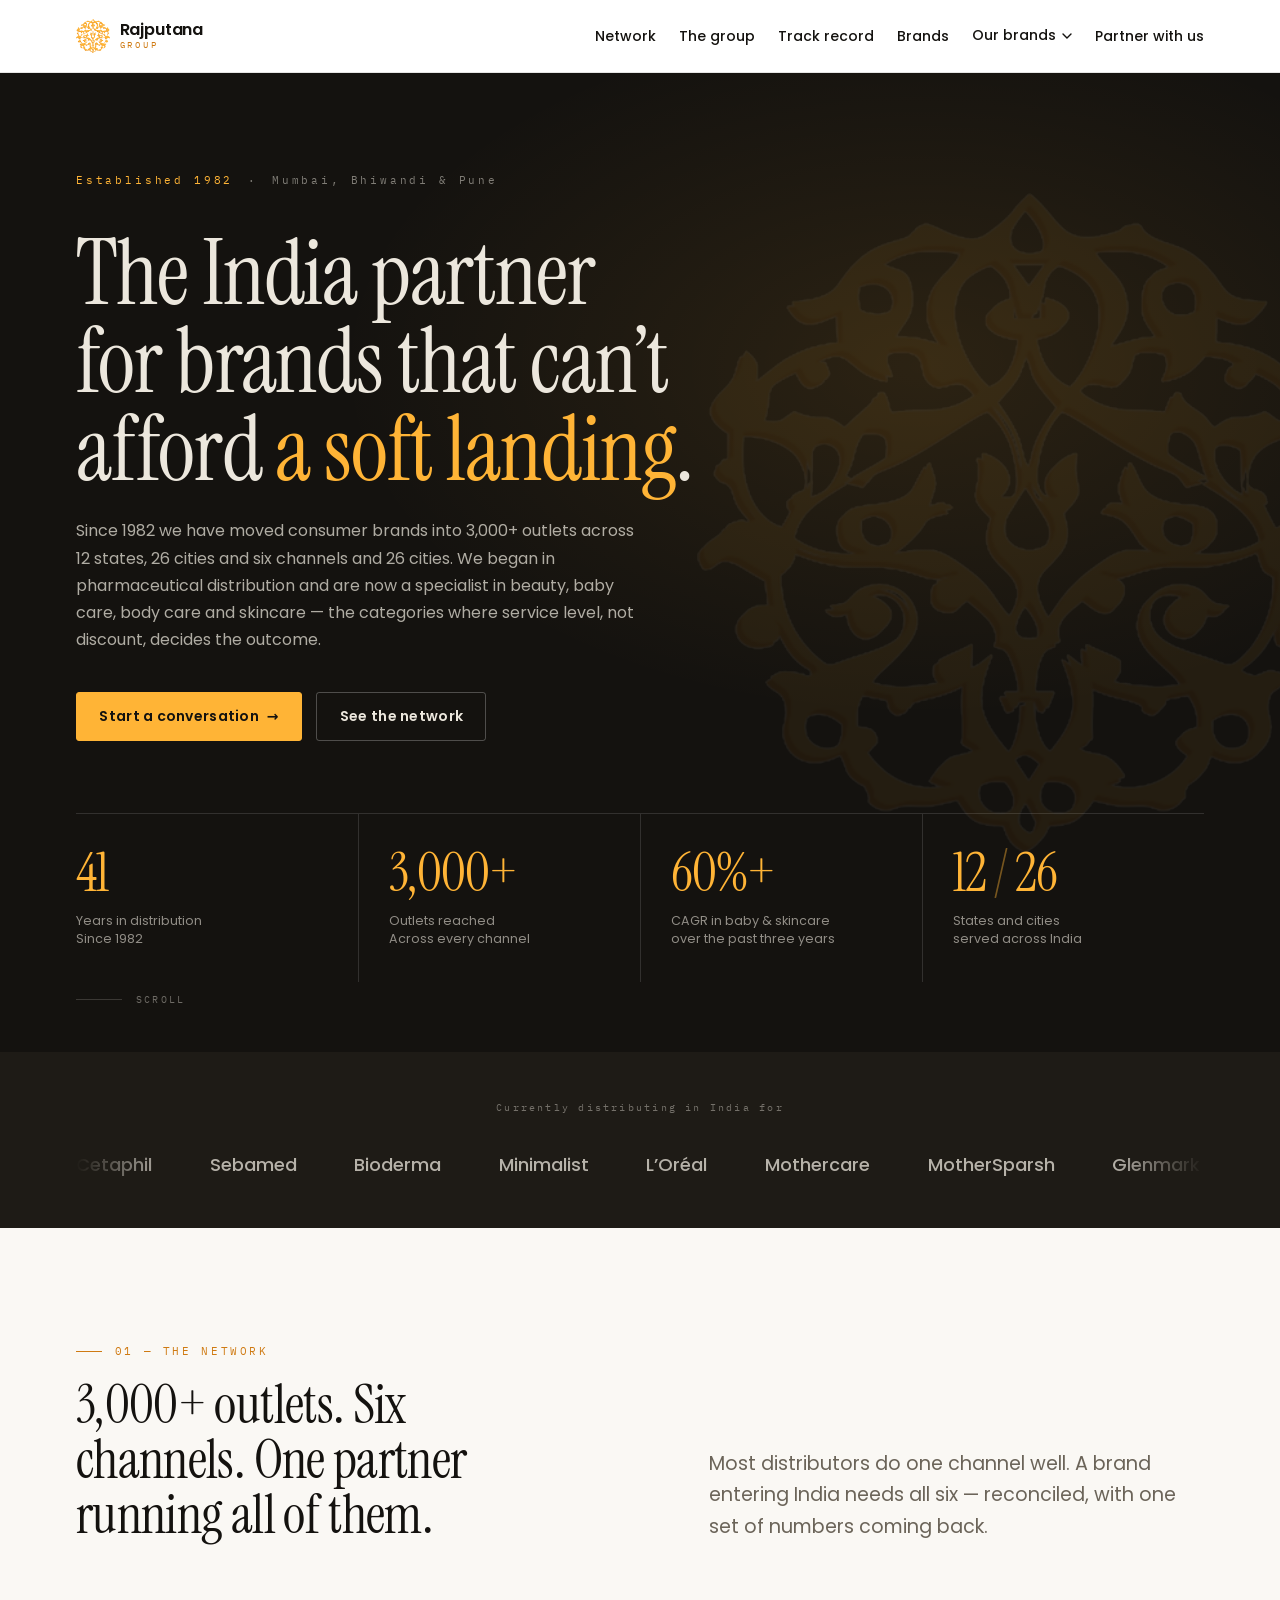
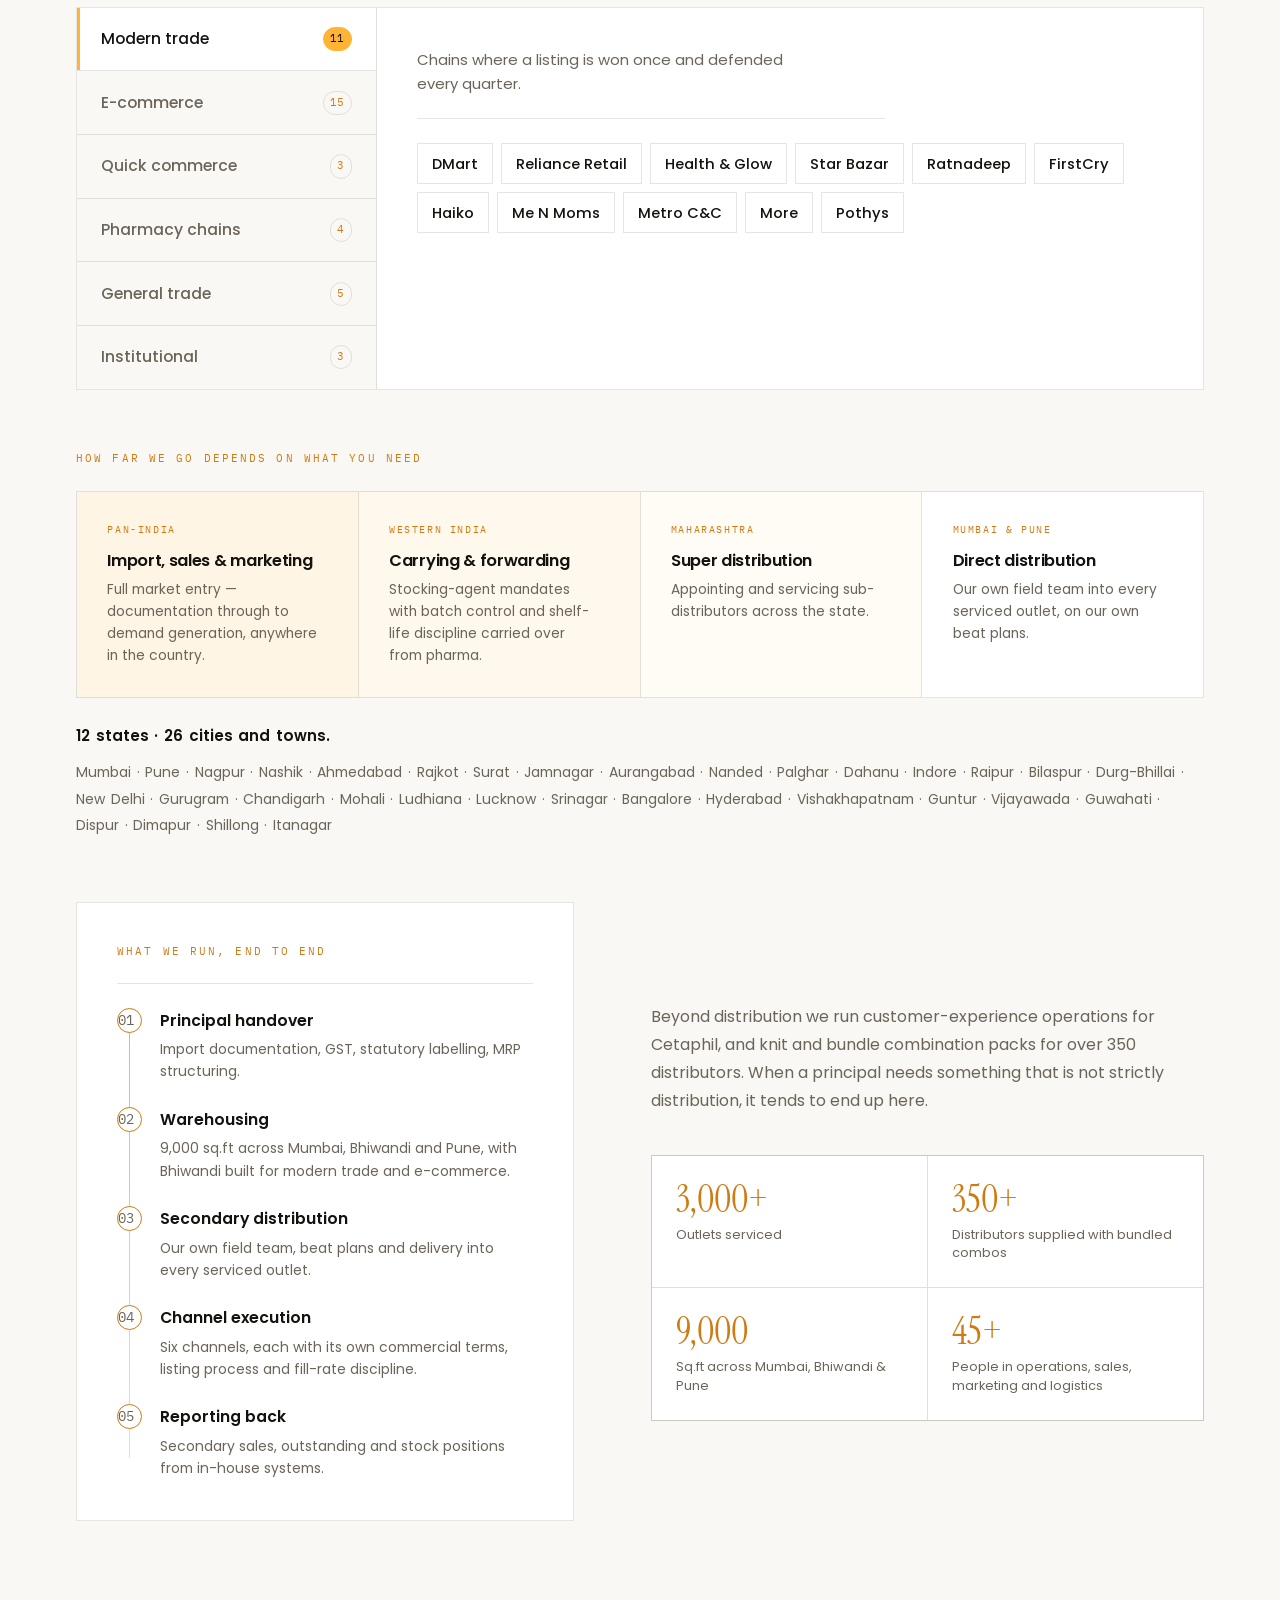
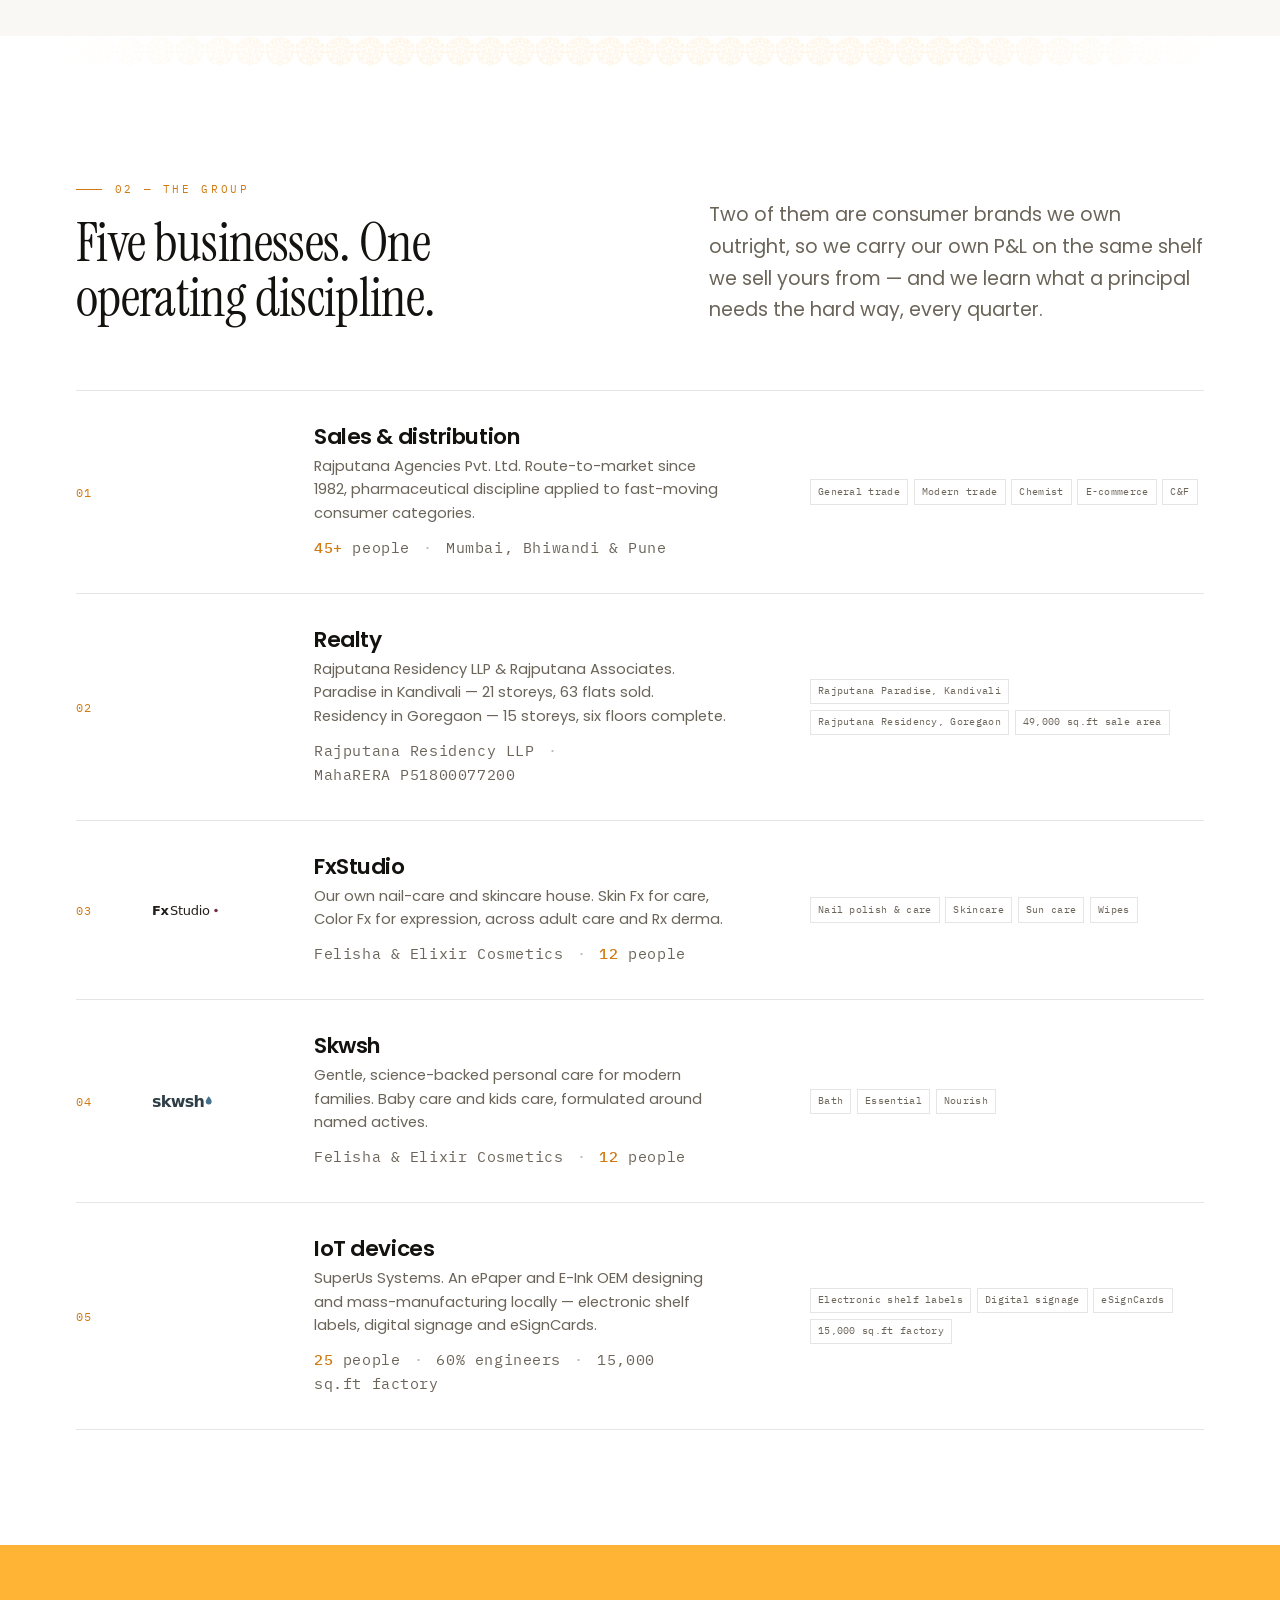
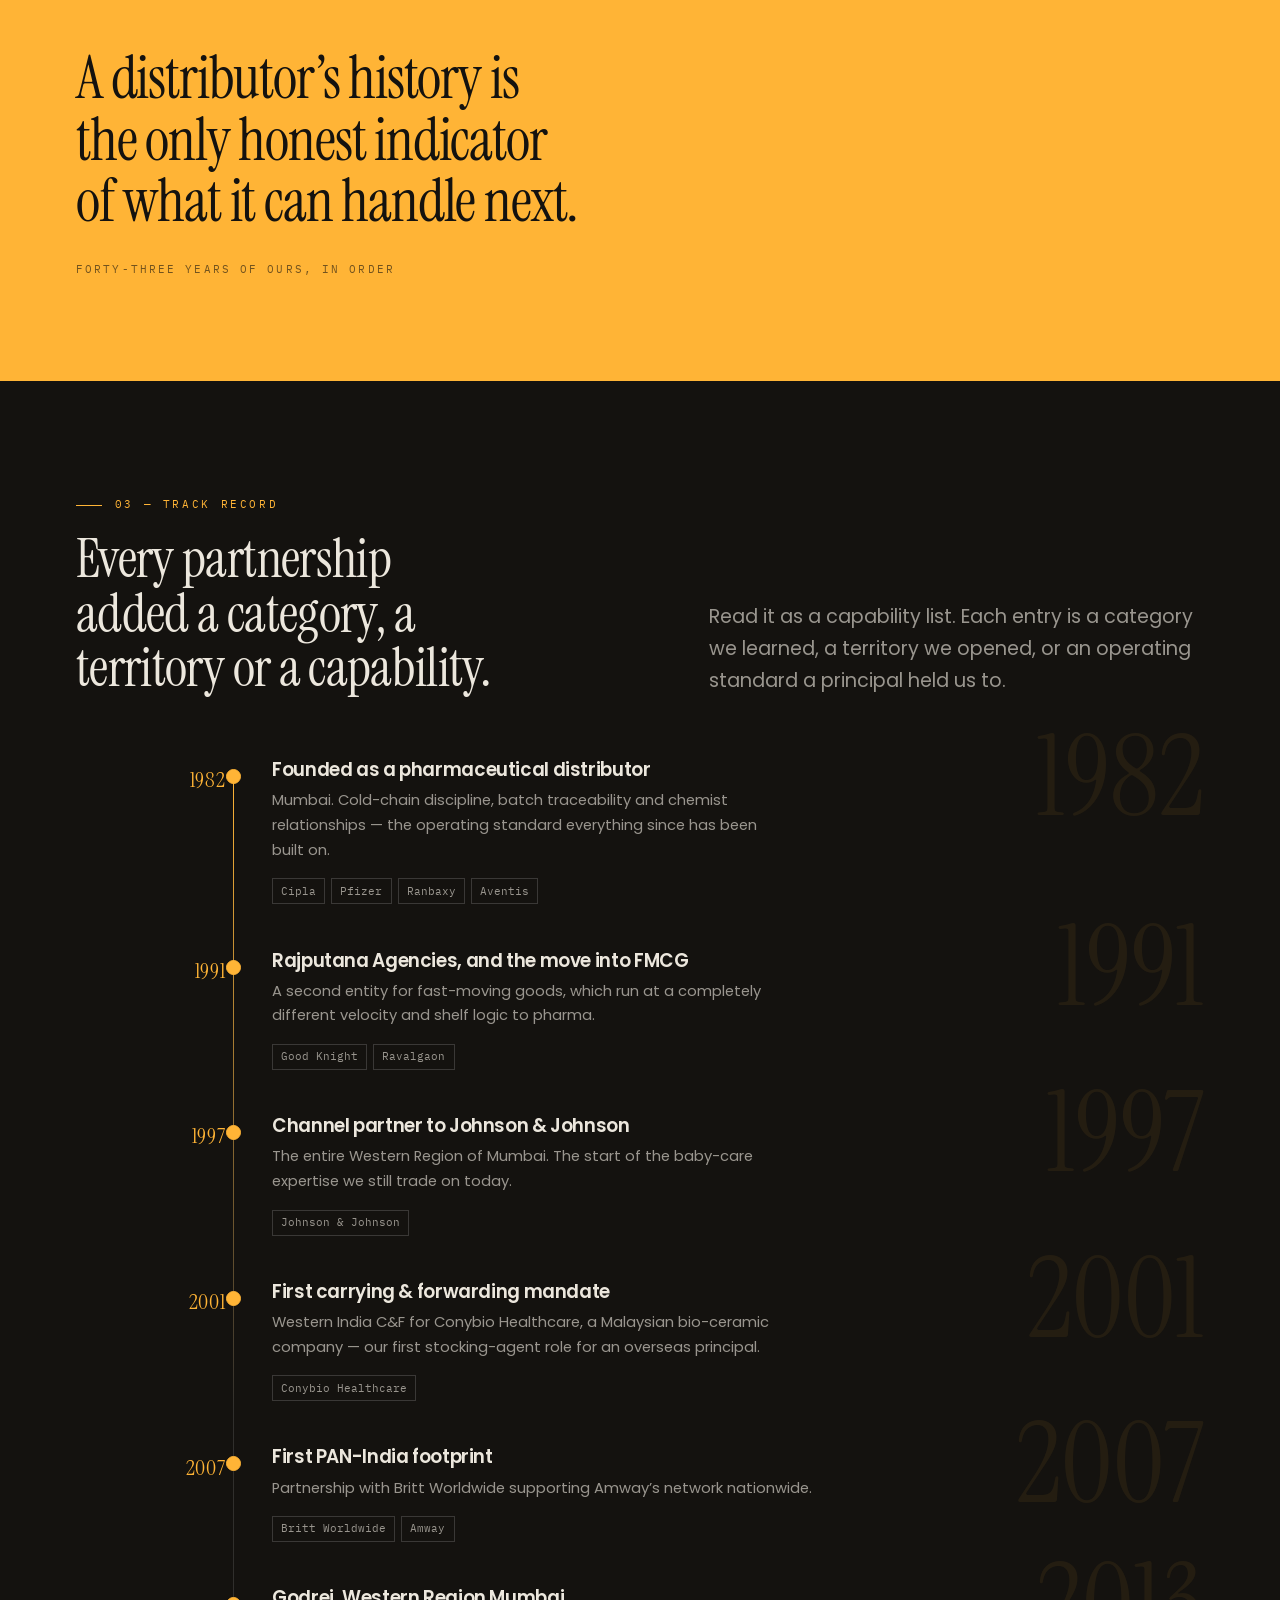
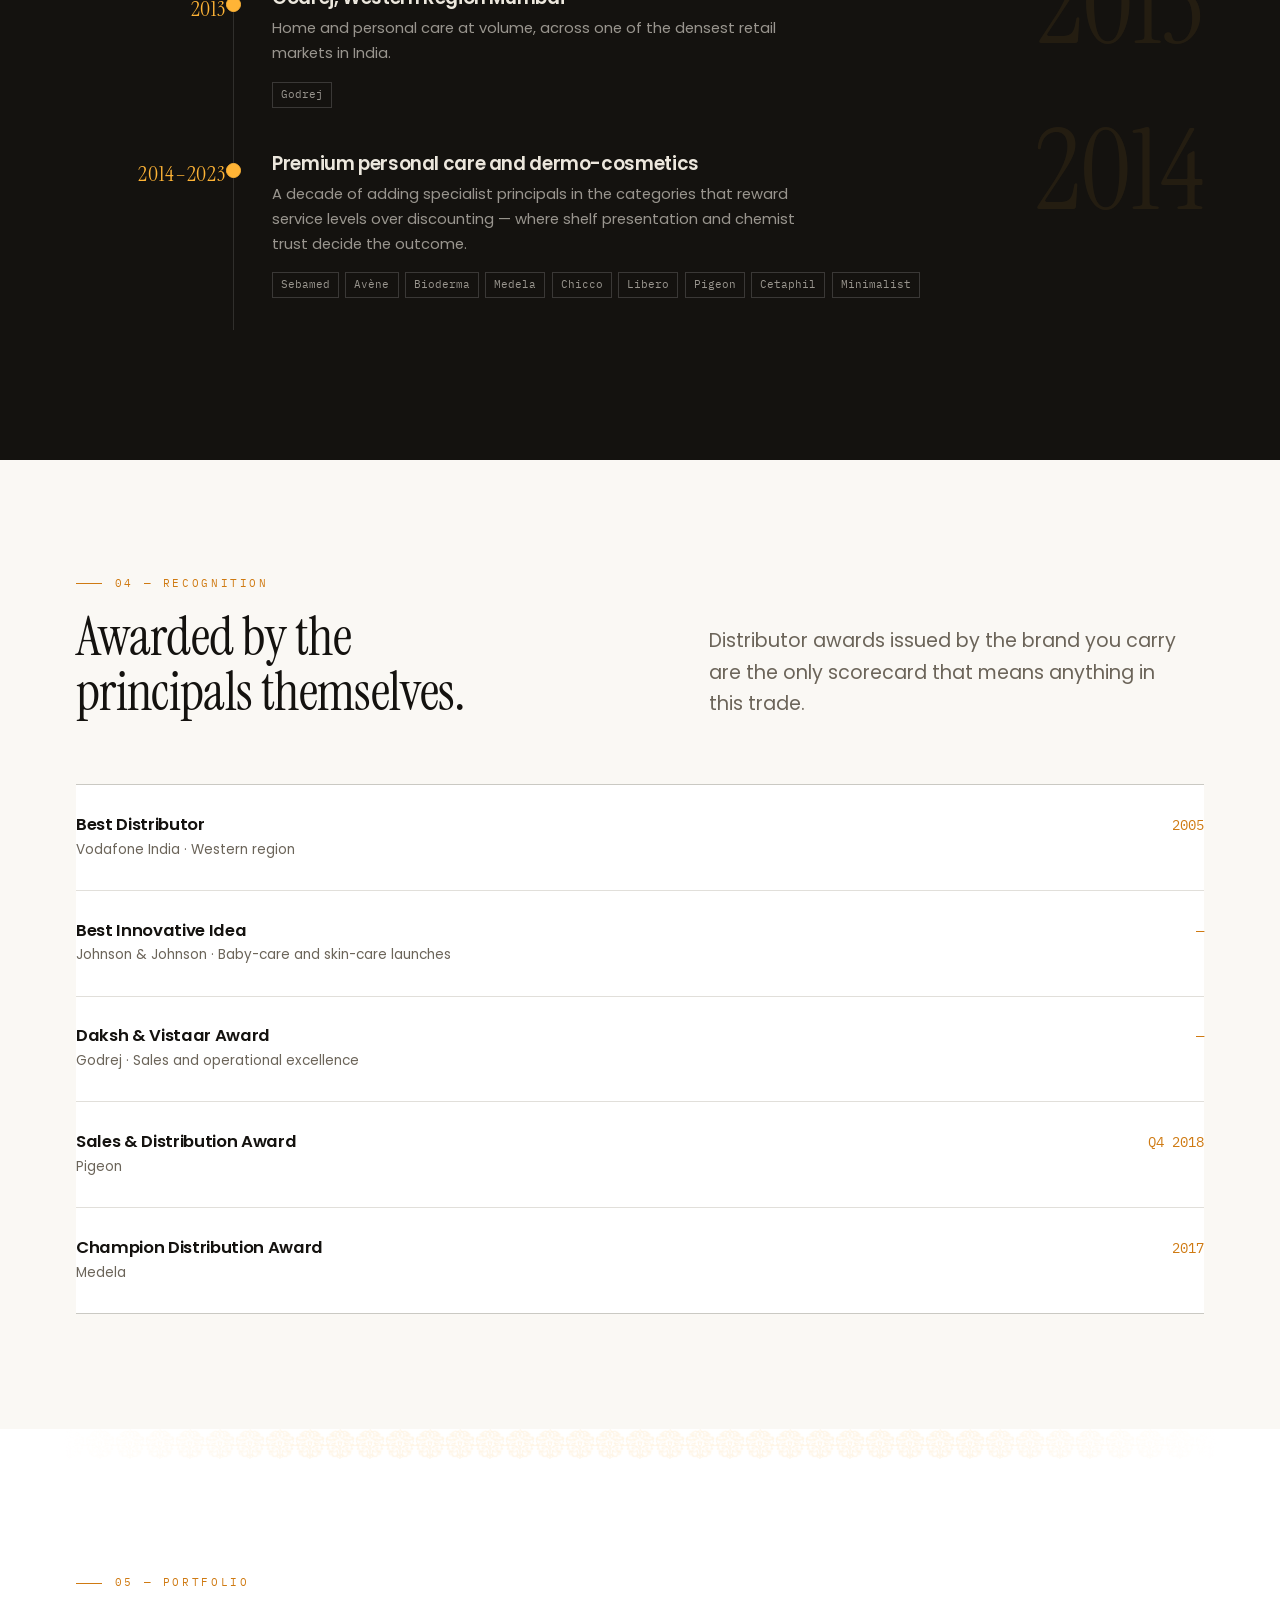
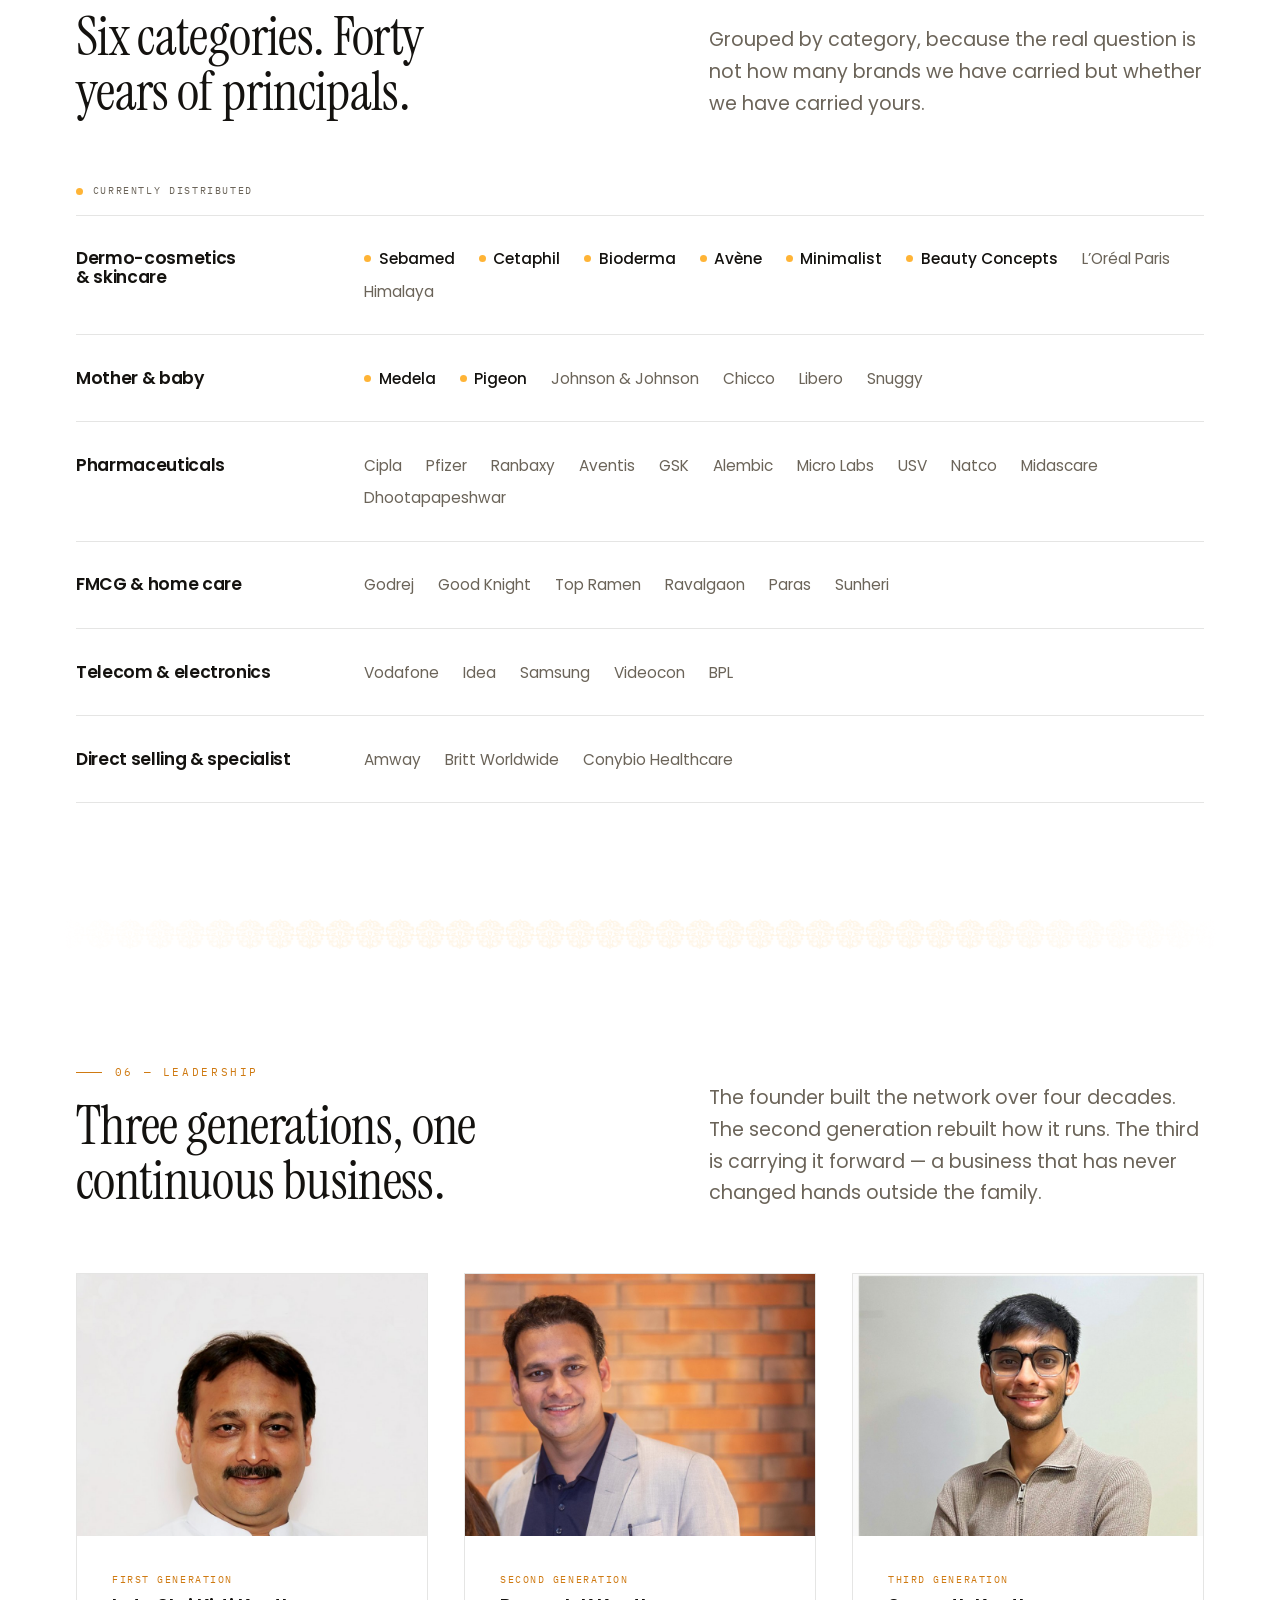
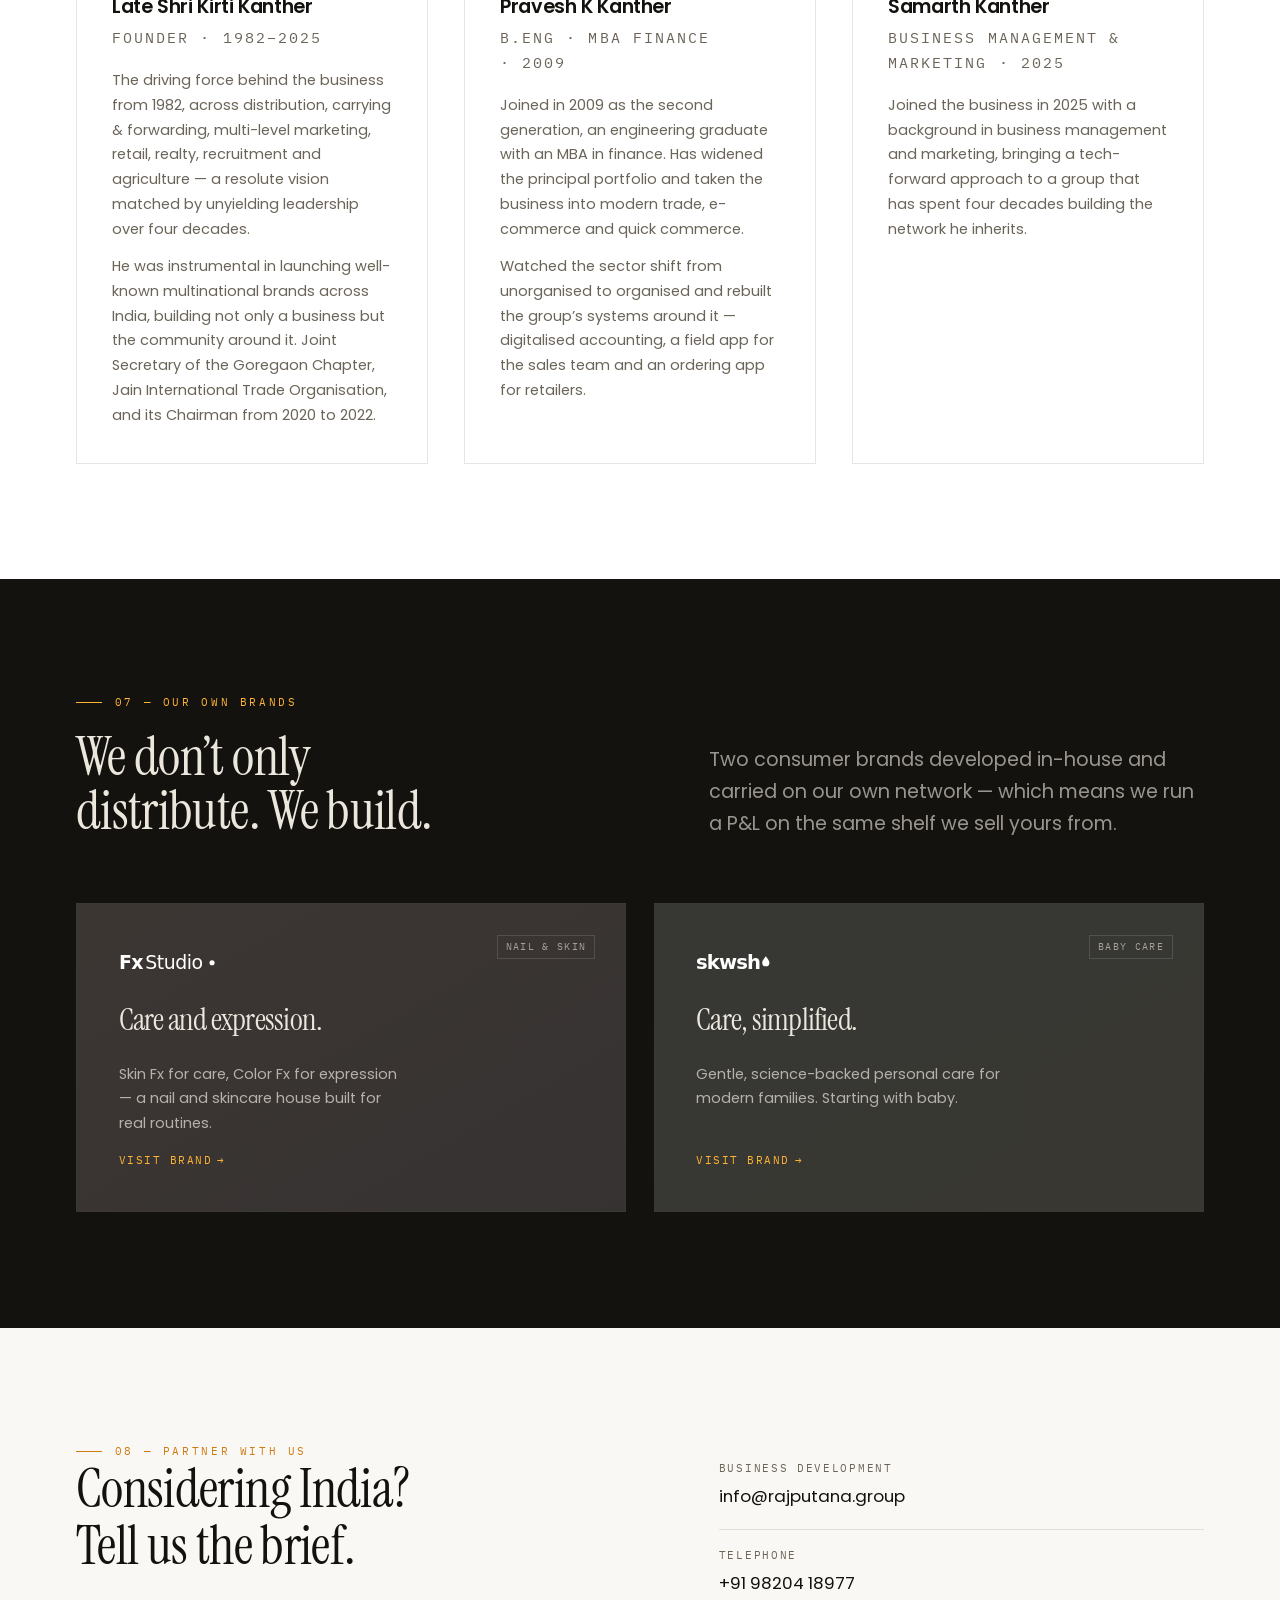
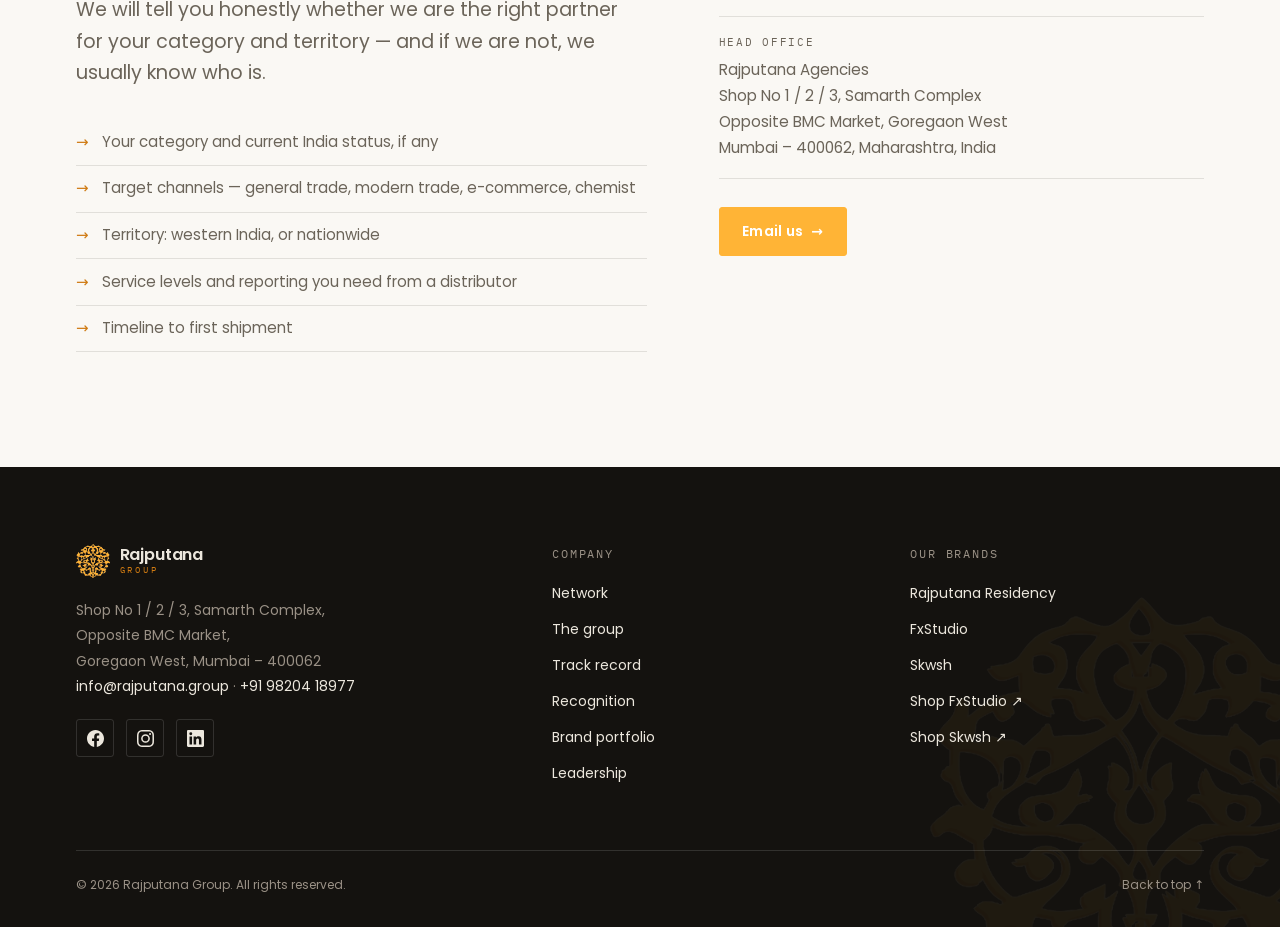
==== commit 7e13df1e: "Add files via upload" ====
--- a/index.html
+++ b/index.html
@@ -24,8 +24,8 @@
 <link href="https://api.fontshare.com/v2/css?f%5B%5D=excon@400,500,600,700&amp;display=swap" rel="stylesheet">
 <link href="https://fonts.googleapis.com/css2?family=IBM+Plex+Mono:wght@400;500&amp;family=Instrument+Serif:ital@0;1&amp;family=Poppins:wght@300;400;500&amp;display=swap" rel="stylesheet">
 <link rel="preload" as="image" href="assets/img/logos/rajputana-emblem-512.png">
-<link rel="stylesheet" href="assets/css/base.css?v=2026-08-20a">
-<link rel="stylesheet" href="assets/css/home.css?v=2026-08-20a">
+<link rel="stylesheet" href="assets/css/base.css?v=0ed642cb">
+<link rel="stylesheet" href="assets/css/home.css?v=2d575363">
 <noscript><style>[role="tabpanel"]{display:block!important}.switch__nav{display:none!important}.preloader{display:none!important}body.is-loading{overflow:visible!important}[data-reveal]{opacity:1!important;transform:none!important}</style></noscript>
 </head>
 
@@ -866,7 +866,7 @@
   </div>
 </footer>
 
-<script src="assets/js/main.js?v=2026-08-20a"></script>
+<script src="assets/js/main.js?v=69a0afc1"></script>
 <script>document.getElementById('year').textContent = new Date().getFullYear();</script>
 </body>
 </html>
--- a/assets/css/base.css
+++ b/assets/css/base.css
@@ -612,3 +612,88 @@
   body.is-loading { overflow: visible; }
   .preloader__mark, .preloader__ring, .preloader__word { animation: none; }
 }
+
+/* ==========================================================================
+   SHARED CHROME — every page gets these. Brand sheets set only the palette
+   and the supporting typeface; the structure and furniture live here so the
+   four pages read as one site rather than four projects.
+   ========================================================================== */
+
+:root { --font-serif: "Instrument Serif", Georgia, "Times New Roman", serif; }
+
+/* --- Display voice: the same serif speaks on every page ----------------- */
+h1, h2 { font-family: var(--font-serif); font-weight: 400; letter-spacing: -0.012em; }
+h1 em, h2 em { font-style: italic; }
+
+/* --- Eyebrow: mono, gold, with a rule ----------------------------------- */
+.eyebrow {
+  font-family: var(--font-mono);
+  font-size: 0.66rem;
+  letter-spacing: 0.24em;
+  text-transform: uppercase;
+  color: var(--accent-2, var(--accent));
+  display: flex;
+  align-items: center;
+  gap: 0.8rem;
+  margin-bottom: 1rem;
+}
+.eyebrow::before {
+  content: "";
+  width: 26px;
+  height: 1px;
+  background: currentColor;
+  flex-shrink: 0;
+}
+
+/* --- Section head: the same two-column rhythm everywhere ---------------- */
+.section-head {
+  display: grid;
+  grid-template-columns: minmax(0, 1.15fr) minmax(0, 1fr);
+  gap: clamp(1.5rem, 5vw, 5rem);
+  align-items: end;
+  margin-bottom: clamp(2.25rem, 4.5vw, 4rem);
+}
+@media (max-width: 860px) { .section-head { grid-template-columns: 1fr; gap: 1.1rem; } }
+.section-head h2 { font-size: clamp(1.95rem, 4vw, 3.5rem); line-height: 1.04; }
+.section-head p { color: var(--text-dim); font-size: var(--t-lg); max-width: 46ch; }
+
+/* --- Scroll progress ---------------------------------------------------- */
+.progress {
+  position: fixed;
+  top: 0; left: 0;
+  height: 2px;
+  width: 0;
+  background: linear-gradient(90deg, var(--accent-2, var(--accent)), var(--accent));
+  z-index: 200;
+  transition: width 0.08s linear;
+  pointer-events: none;
+}
+
+/* --- Jali divider: the emblem tiled, the family thread ------------------ */
+.jali {
+  height: 30px;
+  background-image: url("../img/logos/rajputana-emblem-512.png");
+  background-repeat: repeat-x;
+  background-size: auto 30px;
+  background-position: center;
+  opacity: 0.13;
+  margin-inline: auto;
+  max-width: var(--shell);
+  width: calc(100% - var(--gutter) * 2);
+  -webkit-mask-image: linear-gradient(90deg, transparent, #000 22%, #000 78%, transparent);
+  mask-image: linear-gradient(90deg, transparent, #000 22%, #000 78%, transparent);
+}
+
+/* --- Footer carries the emblem on every page --------------------------- */
+.site-footer { position: relative; overflow: hidden; }
+.site-footer::after {
+  content: "";
+  position: absolute;
+  right: -70px; bottom: -90px;
+  width: min(46vw, 420px);
+  aspect-ratio: 1;
+  background: url("../img/logos/rajputana-emblem-512.png") no-repeat center / contain;
+  opacity: 0.05;
+  pointer-events: none;
+}
+.site-footer > .shell { position: relative; z-index: 1; }
--- a/assets/css/home.css
+++ b/assets/css/home.css
@@ -726,22 +726,6 @@
 }
 .home .dark .eyebrow { color: var(--gold); }
 
-/* --- Jali divider ------------------------------------------------------
-   The emblem is a pierced lattice screen. Tiled small and faint, it becomes
-   a rule that belongs to this company and no other. */
-.jali {
-  height: 30px;
-  background-image: url("../img/logos/rajputana-emblem-512.png");
-  background-repeat: repeat-x;
-  background-size: auto 30px;
-  background-position: center;
-  opacity: 0.13;
-  margin-inline: auto;
-  max-width: var(--shell);
-  width: calc(100% - var(--gutter) * 2);
-  -webkit-mask-image: linear-gradient(90deg, transparent, #000 22%, #000 78%, transparent);
-  mask-image: linear-gradient(90deg, transparent, #000 22%, #000 78%, transparent);
-}
 
 /* --- Marquee ------------------------------------------------------------
    Distribution is goods in motion; a static row of principals contradicts
@@ -850,51 +834,6 @@
 .tint .award, .tint .cat, .tint .chain { background: var(--ivory); }
 .tint .awards { background: var(--line); }
 
-/* ==========================================================================
-   THE NETWORK — six channel cards. This is the strongest proof the group
-   owns: 3,000+ outlets and named retail partners in every channel.
-   ========================================================================== */
-.netgrid {
-  display: grid;
-  grid-template-columns: repeat(auto-fit, minmax(min(230px, 100%), 1fr));
-  gap: 1px;
-  background: var(--line);
-  border: 1px solid var(--line);
-}
-.net {
-  background: var(--ivory);
-  padding: clamp(1.35rem, 2.6vw, 1.9rem);
-  min-width: 0;
-  transition: background 0.28s var(--ease);
-}
-.net:hover { background: var(--gold-wash); }
-.net h3 {
-  font-size: 0.95rem;
-  margin-bottom: 1rem;
-  padding-bottom: 0.8rem;
-  border-bottom: 1px solid var(--line);
-  display: flex;
-  align-items: baseline;
-  justify-content: space-between;
-  gap: 0.5rem;
-}
-.net ul { list-style: none; margin: 0; padding: 0; display: grid; gap: 0.4rem; }
-.net li {
-  font-size: 0.86rem;
-  color: var(--text-dim);
-  line-height: 1.4;
-  padding-left: 0.85rem;
-  position: relative;
-}
-.net li::before {
-  content: "";
-  position: absolute;
-  left: 0; top: 0.55em;
-  width: 4px; height: 4px;
-  border-radius: 50%;
-  background: var(--gold);
-  opacity: 0.75;
-}
 
 /* Turnover / headcount line on each business row */
 .division__fig {
@@ -910,3 +849,242 @@
 /* Portraits are real photographs now — frame them properly */
 .leader__photo { background: var(--ivory-3); }
 .leader__photo img { object-position: center 22%; }
+
+/* ==========================================================================
+   CHANNEL SWITCHER — six channels, partner counts of 15 / 11 / 5 / 4 / 3 / 3.
+   A grid of six cards is always ragged at those counts, so only one channel
+   is shown at a time. The count sits on the tab, so the depth of each channel
+   is legible without opening it.
+   ========================================================================== */
+.switch {
+  display: grid;
+  grid-template-columns: minmax(0, 300px) minmax(0, 1fr);
+  border: 1px solid var(--line);
+  background: var(--ivory);
+  min-height: 340px;
+}
+@media (max-width: 880px) { .switch { grid-template-columns: 1fr; min-height: 0; } }
+
+/* --- Tab column --- */
+.switch__nav {
+  display: flex;
+  flex-direction: column;
+  border-right: 1px solid var(--line);
+  background: var(--ivory-2);
+}
+@media (max-width: 880px) {
+  .switch__nav { flex-direction: row; overflow-x: auto; border-right: 0; border-bottom: 1px solid var(--line); scrollbar-width: none; }
+  .switch__nav::-webkit-scrollbar { display: none; }
+}
+
+.switch__btn {
+  display: flex;
+  align-items: center;
+  justify-content: space-between;
+  gap: 1rem;
+  width: 100%;
+  border: 0;
+  border-bottom: 1px solid var(--line);
+  background: transparent;
+  padding: clamp(0.9rem, 2vw, 1.15rem) clamp(1rem, 2.2vw, 1.5rem);
+  cursor: pointer;
+  text-align: left;
+  position: relative;
+  transition: background 0.24s var(--ease), color 0.24s var(--ease);
+}
+.switch__btn:last-child { border-bottom: 0; }
+@media (max-width: 880px) {
+  .switch__btn { width: auto; flex: 0 0 auto; border-bottom: 0; border-right: 1px solid var(--line); }
+}
+
+/* Gold marker slides in on the active tab */
+.switch__btn::before {
+  content: "";
+  position: absolute;
+  left: 0; top: 0; bottom: 0;
+  width: 3px;
+  background: var(--gold);
+  transform: scaleY(0);
+  transition: transform 0.28s var(--ease);
+}
+@media (max-width: 880px) {
+  .switch__btn::before { left: 0; right: 0; top: auto; bottom: 0; width: auto; height: 3px; transform: scaleX(0); }
+}
+.switch__btn[aria-selected="true"]::before { transform: scaleY(1); }
+@media (max-width: 880px) { .switch__btn[aria-selected="true"]::before { transform: scaleX(1); } }
+
+.switch__btn:hover { background: var(--gold-wash); }
+.switch__btn[aria-selected="true"] { background: var(--ivory); }
+
+.switch__name {
+  font-family: var(--font-display);
+  font-size: 0.98rem;
+  font-weight: 500;
+  color: var(--text-dim);
+  white-space: nowrap;
+  transition: color 0.24s var(--ease);
+}
+.switch__btn[aria-selected="true"] .switch__name { color: var(--text); }
+
+.switch__count {
+  font-family: var(--font-mono);
+  font-size: 0.68rem;
+  color: var(--gold-deep);
+  border: 1px solid var(--line);
+  border-radius: 100px;
+  padding: 0.2em 0.6em;
+  flex-shrink: 0;
+  transition: background 0.24s var(--ease), border-color 0.24s var(--ease), color 0.24s var(--ease);
+}
+.switch__btn[aria-selected="true"] .switch__count {
+  background: var(--gold);
+  border-color: var(--gold);
+  color: var(--ink);
+}
+
+/* --- Panel column --- */
+.switch__panels { padding: clamp(1.5rem, 3.2vw, 2.5rem); min-width: 0; }
+.switch__panel { animation: switch-in 0.4s var(--ease) both; }
+@keyframes switch-in { from { opacity: 0; transform: translateY(8px); } }
+@media (prefers-reduced-motion: reduce) { .switch__panel { animation: none; } }
+
+.switch__note {
+  font-size: 0.93rem;
+  color: var(--text-dim);
+  line-height: 1.65;
+  max-width: 52ch;
+  padding-bottom: 1.35rem;
+  margin-bottom: 1.5rem;
+  border-bottom: 1px solid var(--line);
+}
+
+.switch__list {
+  display: flex;
+  flex-wrap: wrap;
+  gap: 0.5rem;
+  list-style: none;
+  margin: 0;
+  padding: 0;
+}
+.switch__list li {
+  font-family: var(--font-display);
+  font-size: 0.92rem;
+  font-weight: 500;
+  color: var(--text);
+  border: 1px solid var(--line);
+  padding: 0.5em 0.95em;
+  transition: border-color 0.22s var(--ease), background 0.22s var(--ease);
+}
+.switch__list li:hover { border-color: var(--gold); background: var(--gold-wash); }
+
+/* ==========================================================================
+   FINISH
+   ========================================================================== */
+
+
+/* Scroll cue — a gold line that travels down, then repeats */
+.scrollcue {
+  position: relative;
+  z-index: 2;
+  display: inline-flex;
+  align-items: center;
+  gap: 0.85rem;
+  padding-bottom: clamp(1.75rem, 4vw, 2.75rem);
+  text-decoration: none;
+  font-family: var(--font-mono);
+  font-size: 0.6rem;
+  letter-spacing: 0.24em;
+  text-transform: uppercase;
+  color: rgba(236, 231, 221, 0.42);
+  transition: color 0.25s var(--ease);
+}
+.scrollcue:hover { color: var(--gold); }
+.scrollcue__line {
+  width: 46px;
+  height: 1px;
+  background: rgba(236, 231, 221, 0.18);
+  position: relative;
+  overflow: hidden;
+}
+.scrollcue__line::after {
+  content: "";
+  position: absolute;
+  inset: 0;
+  background: var(--gold);
+  transform: translateX(-100%);
+  animation: cue 2.6s var(--ease) infinite;
+}
+@keyframes cue {
+  0%   { transform: translateX(-100%); }
+  55%  { transform: translateX(0); }
+  100% { transform: translateX(100%); }
+}
+@media (prefers-reduced-motion: reduce) { .scrollcue__line::after { animation: none; transform: none; } }
+
+.home .site-footer { position: relative; overflow: hidden; }
+.home .site-footer > .shell { position: relative; z-index: 1; }
+
+/* The portfolio legend was floating loose above the rows */
+.cats__key {
+  padding-bottom: 0.9rem;
+  margin-bottom: 0;
+}
+
+/* ==========================================================================
+   GEOGRAPHIC TIERS — four concentric levels of engagement, from full
+   market entry down to our own vans on a Mumbai beat. Straight from the
+   2026 company profile; it answers "how far will you actually go for us".
+   ========================================================================== */
+.geo { margin-top: clamp(2.5rem, 5vw, 3.75rem); }
+.geo__title {
+  font-family: var(--font-mono);
+  font-size: 0.66rem;
+  letter-spacing: 0.2em;
+  text-transform: uppercase;
+  color: var(--gold-deep);
+  margin-bottom: 1.5rem;
+}
+.geo__tiers {
+  display: grid;
+  grid-template-columns: repeat(4, 1fr);
+  border-top: 1px solid var(--line);
+  border-left: 1px solid var(--line);
+}
+@media (max-width: 900px) { .geo__tiers { grid-template-columns: repeat(2, 1fr); } }
+@media (max-width: 520px) { .geo__tiers { grid-template-columns: 1fr; } }
+
+.geo__tier {
+  border-right: 1px solid var(--line);
+  border-bottom: 1px solid var(--line);
+  padding: clamp(1.35rem, 2.6vw, 1.9rem);
+  background: var(--ivory);
+  min-width: 0;
+  position: relative;
+  transition: background 0.28s var(--ease);
+}
+.geo__tier:hover { background: var(--gold-wash); }
+/* Each tier a shade more gold than the last — widest scope, strongest tint */
+.geo__tier:nth-child(1) { background: color-mix(in srgb, var(--gold) 13%, var(--ivory)); }
+.geo__tier:nth-child(2) { background: color-mix(in srgb, var(--gold) 9%, var(--ivory)); }
+.geo__tier:nth-child(3) { background: color-mix(in srgb, var(--gold) 5%, var(--ivory)); }
+
+.geo__scope {
+  font-family: var(--font-mono);
+  font-size: 0.62rem;
+  letter-spacing: 0.16em;
+  text-transform: uppercase;
+  color: var(--gold-deep);
+  display: block;
+  margin-bottom: 0.85rem;
+}
+.geo__tier h3 { font-size: 1.02rem; margin-bottom: 0.55rem; }
+.geo__tier p { font-size: 0.86rem; color: var(--text-dim); line-height: 1.6; }
+
+.geo__reach {
+  margin-top: 1.5rem;
+  font-size: 0.87rem;
+  line-height: 1.9;
+  color: var(--text-dim);
+  word-spacing: 0.12em;
+}
+.geo__reach b { color: var(--text); font-weight: 600; display: block; margin-bottom: 0.5rem; font-size: 0.95rem; }
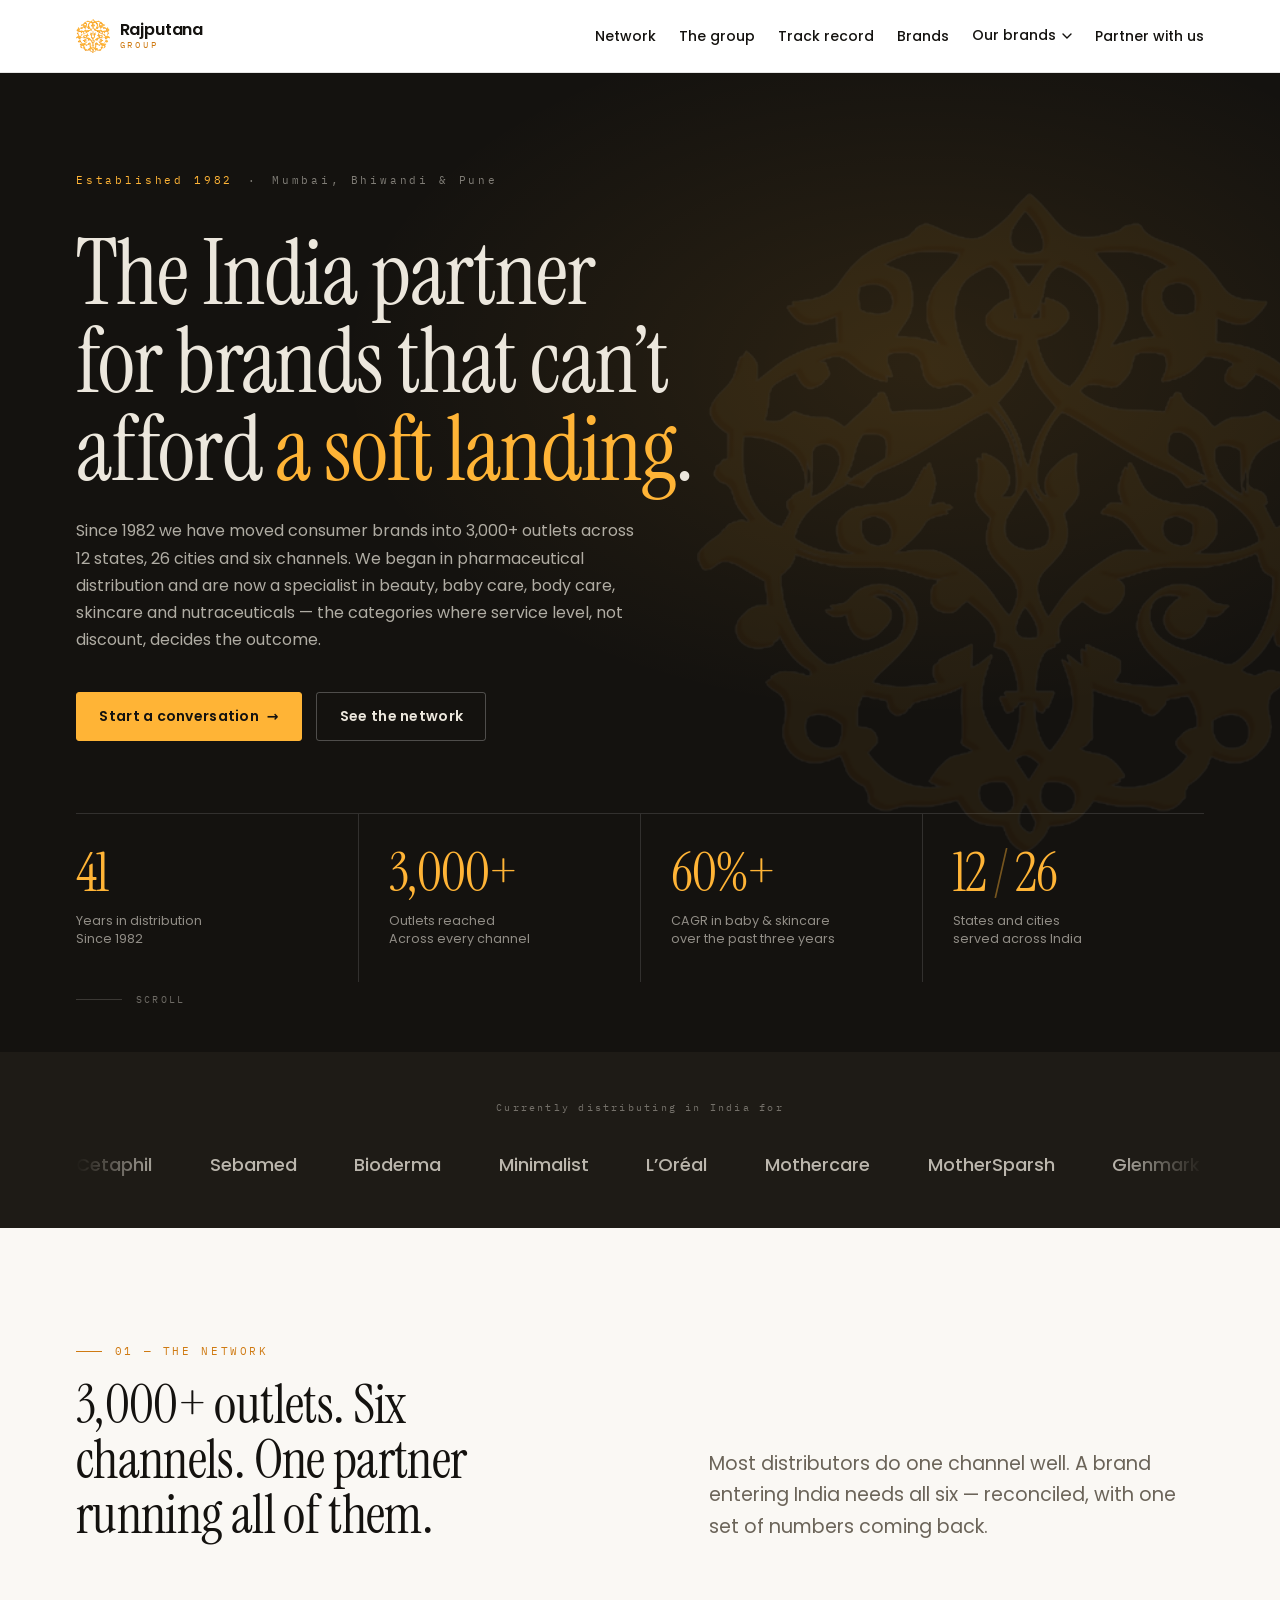
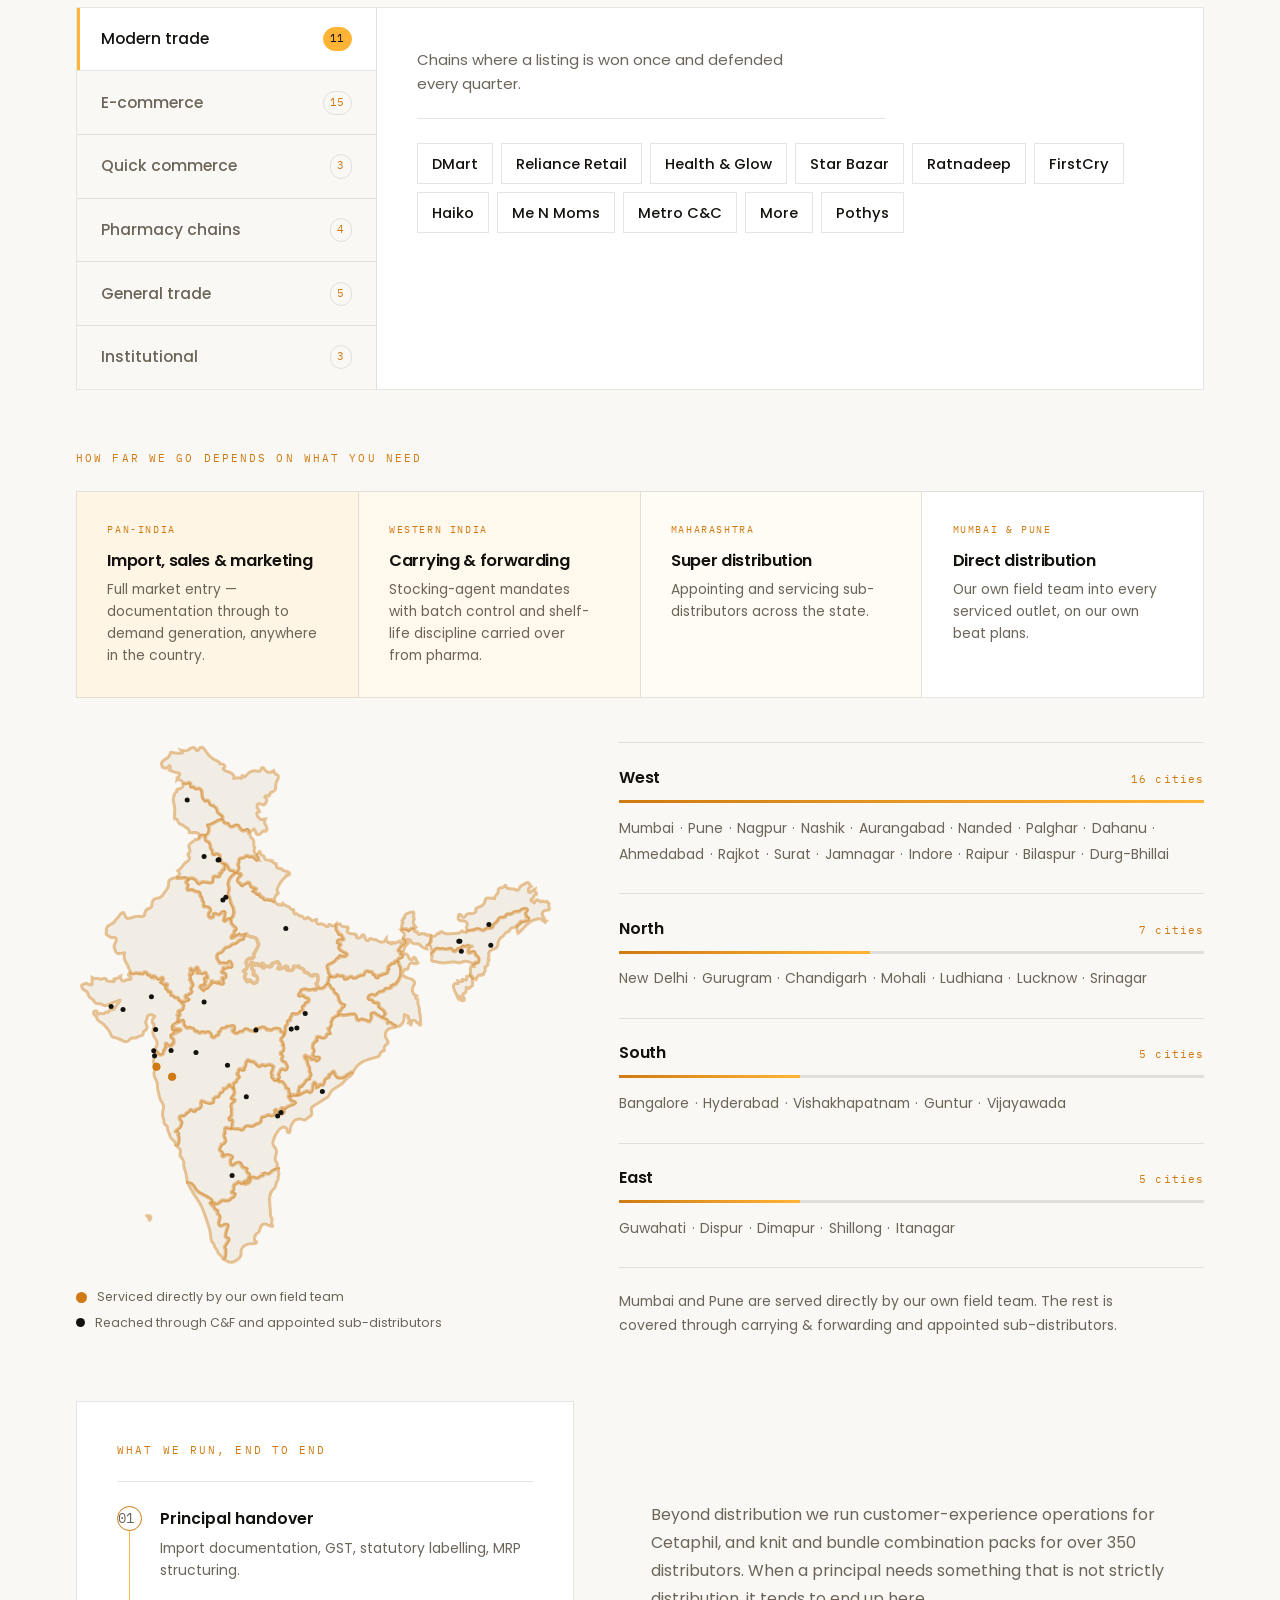
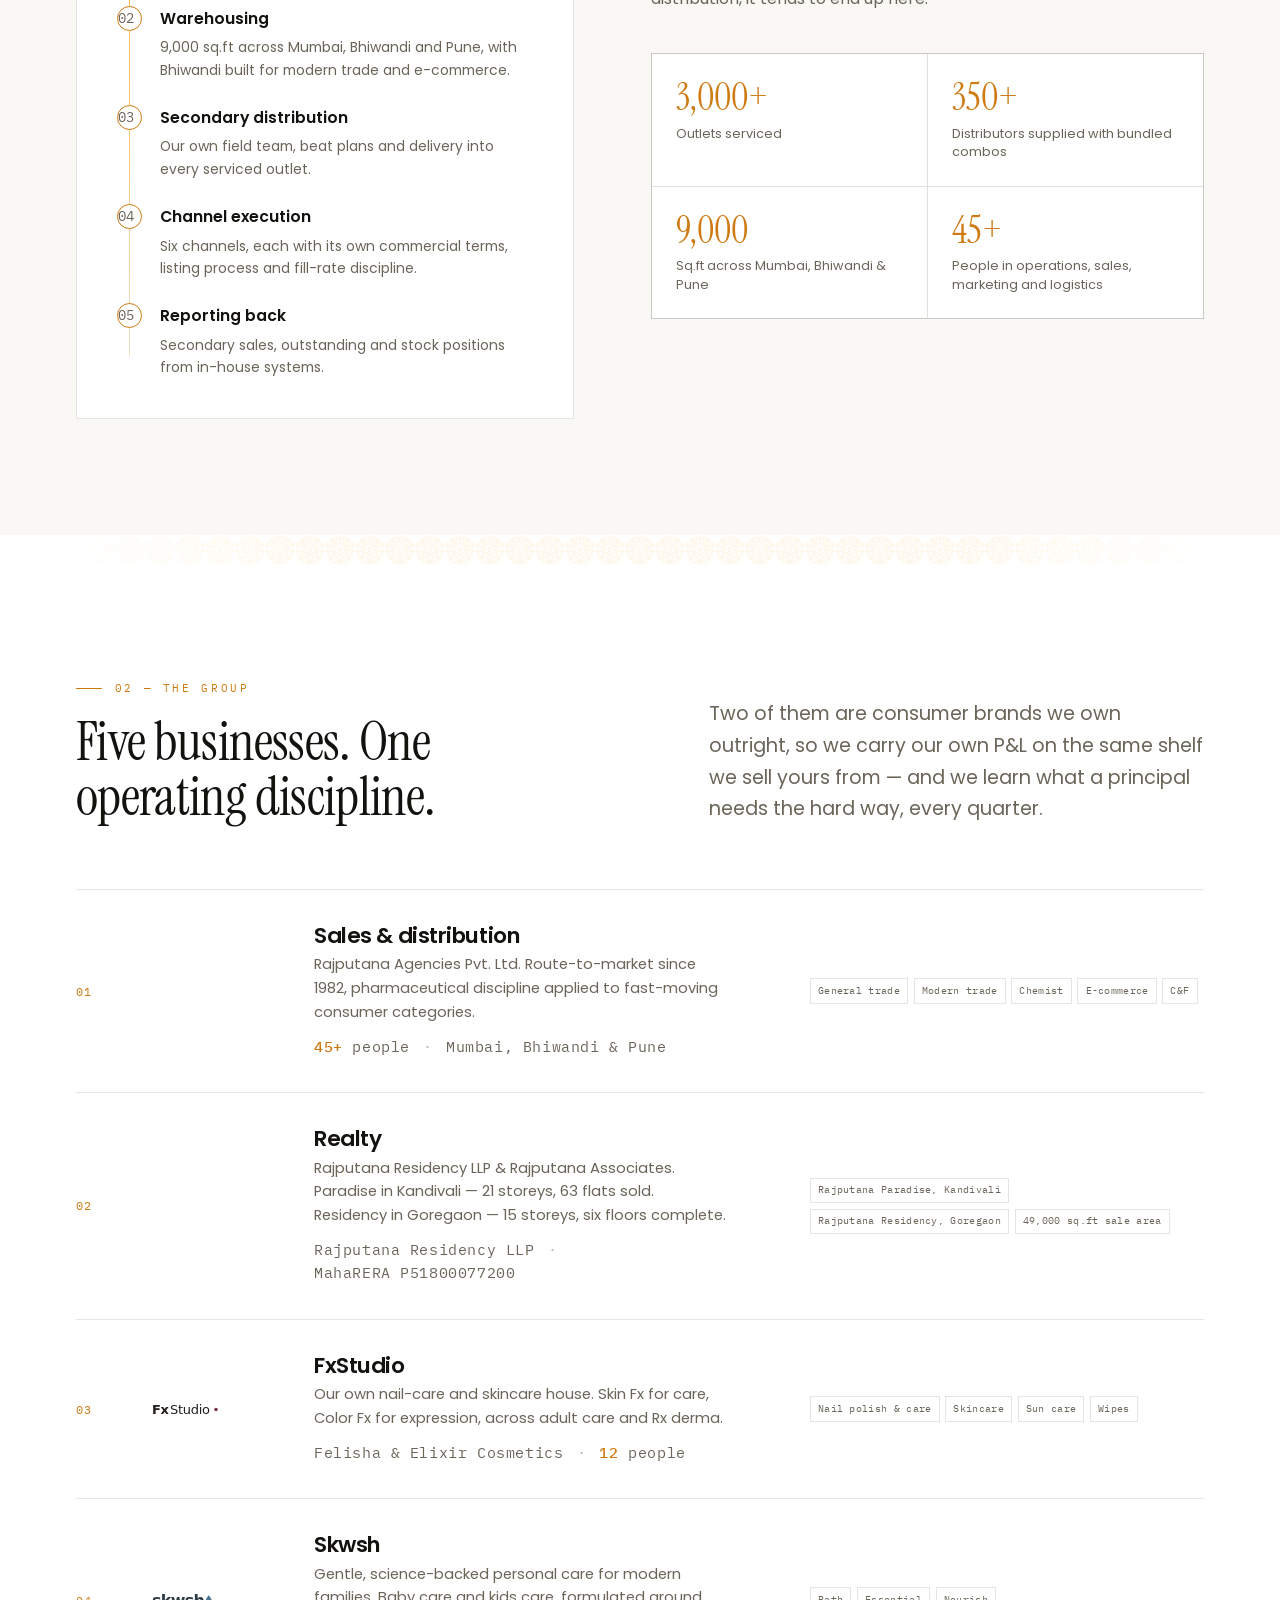
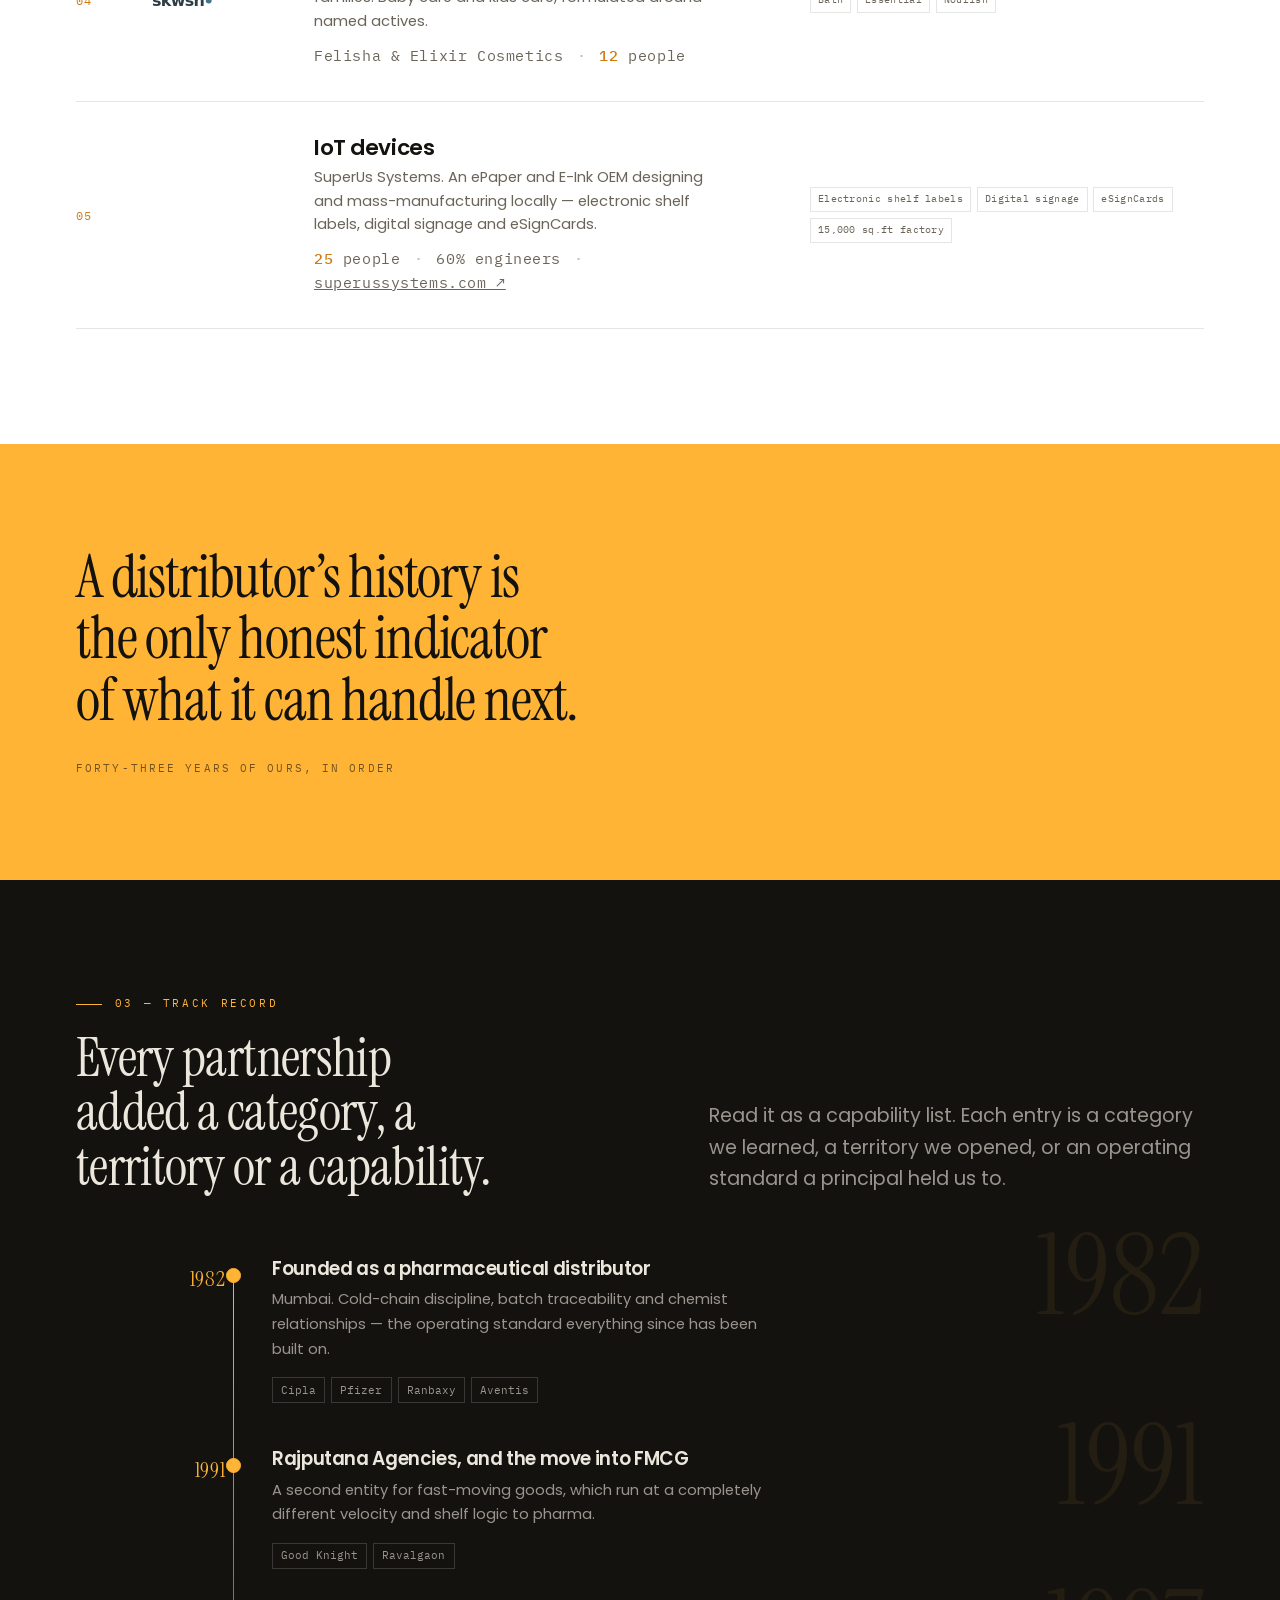
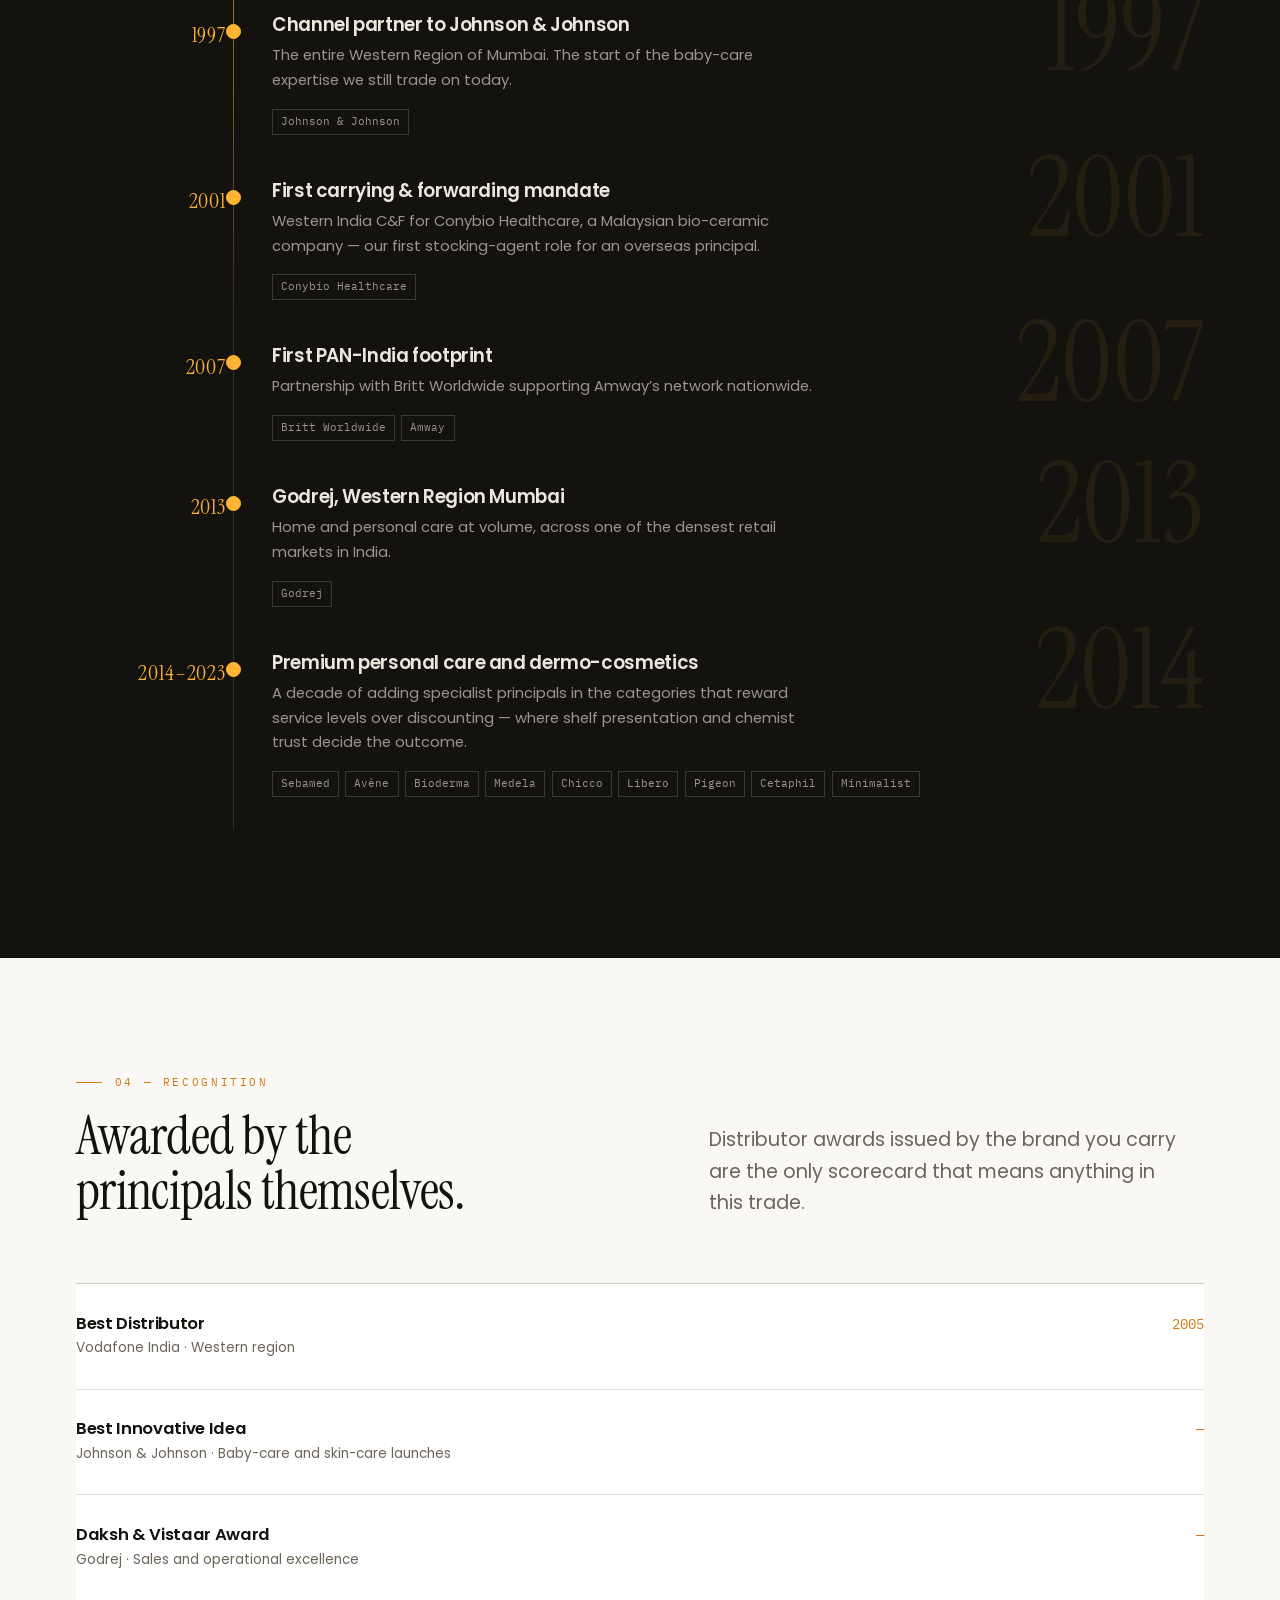
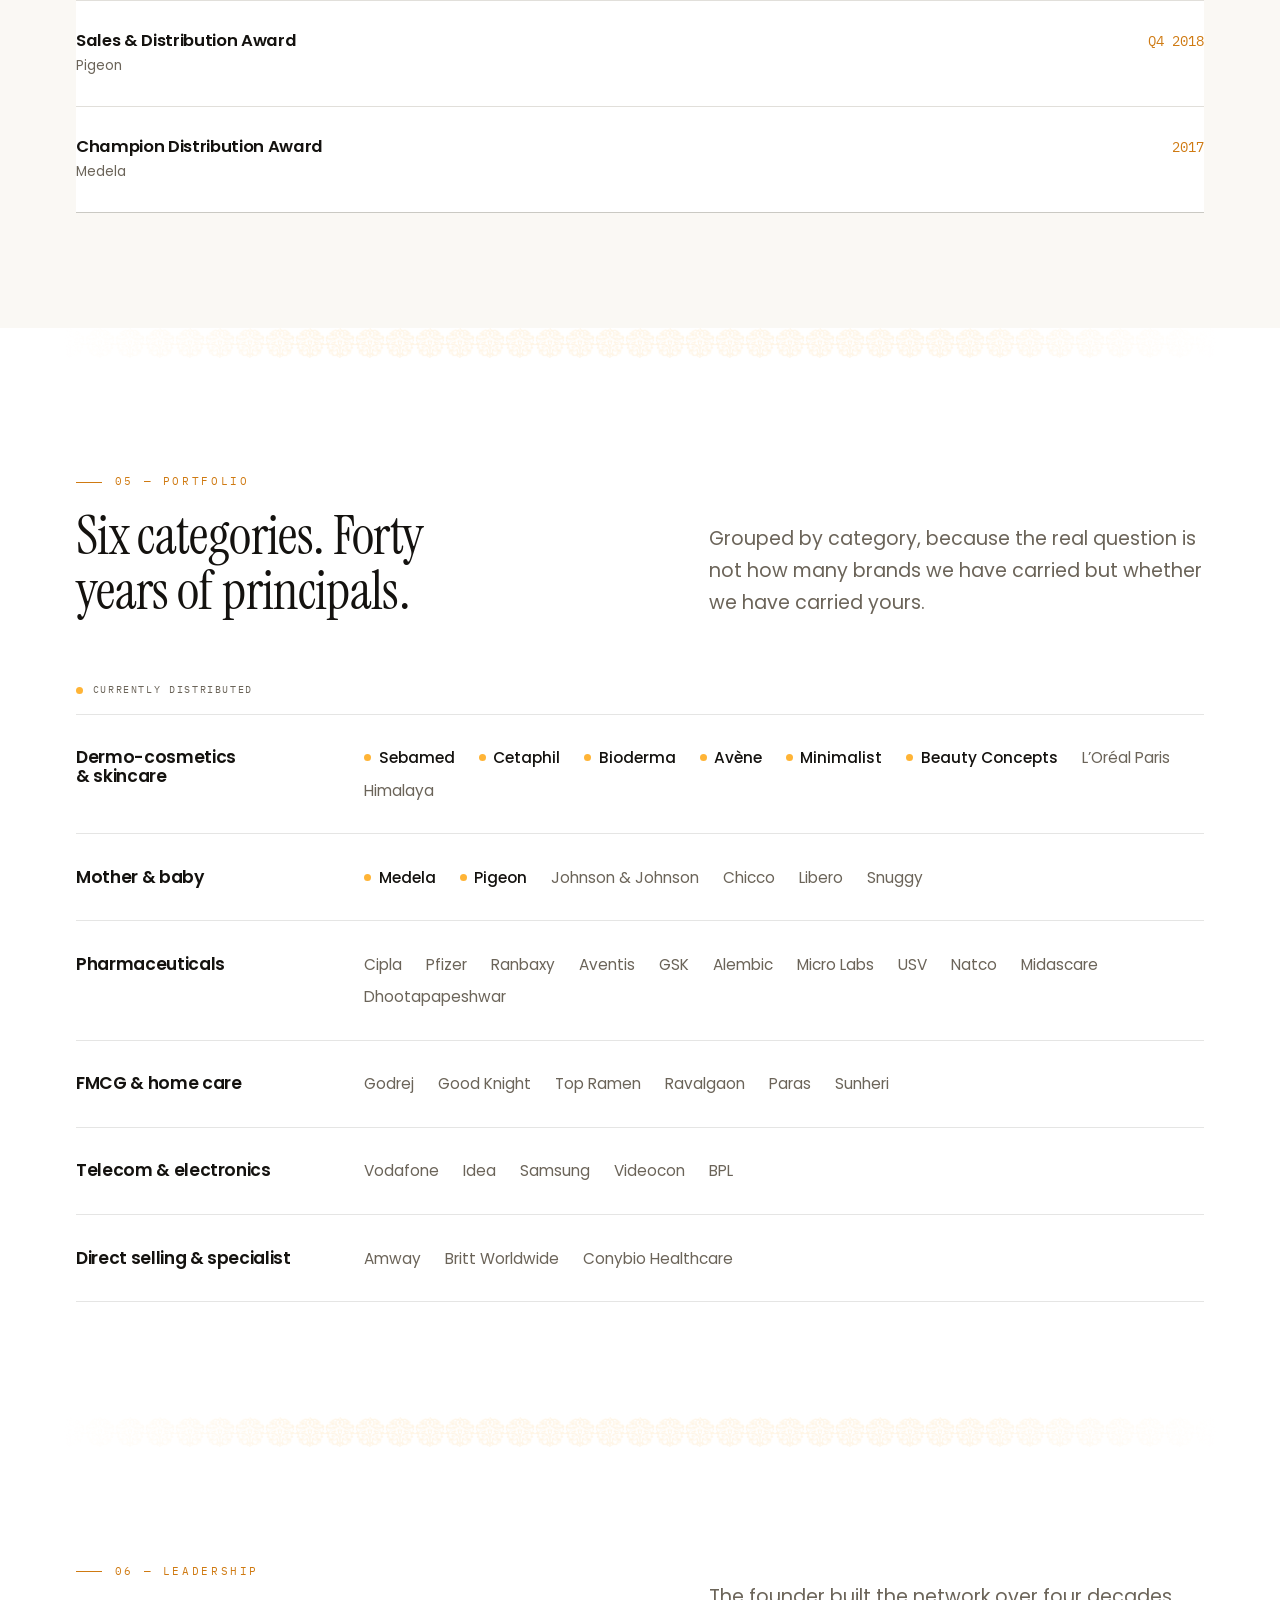
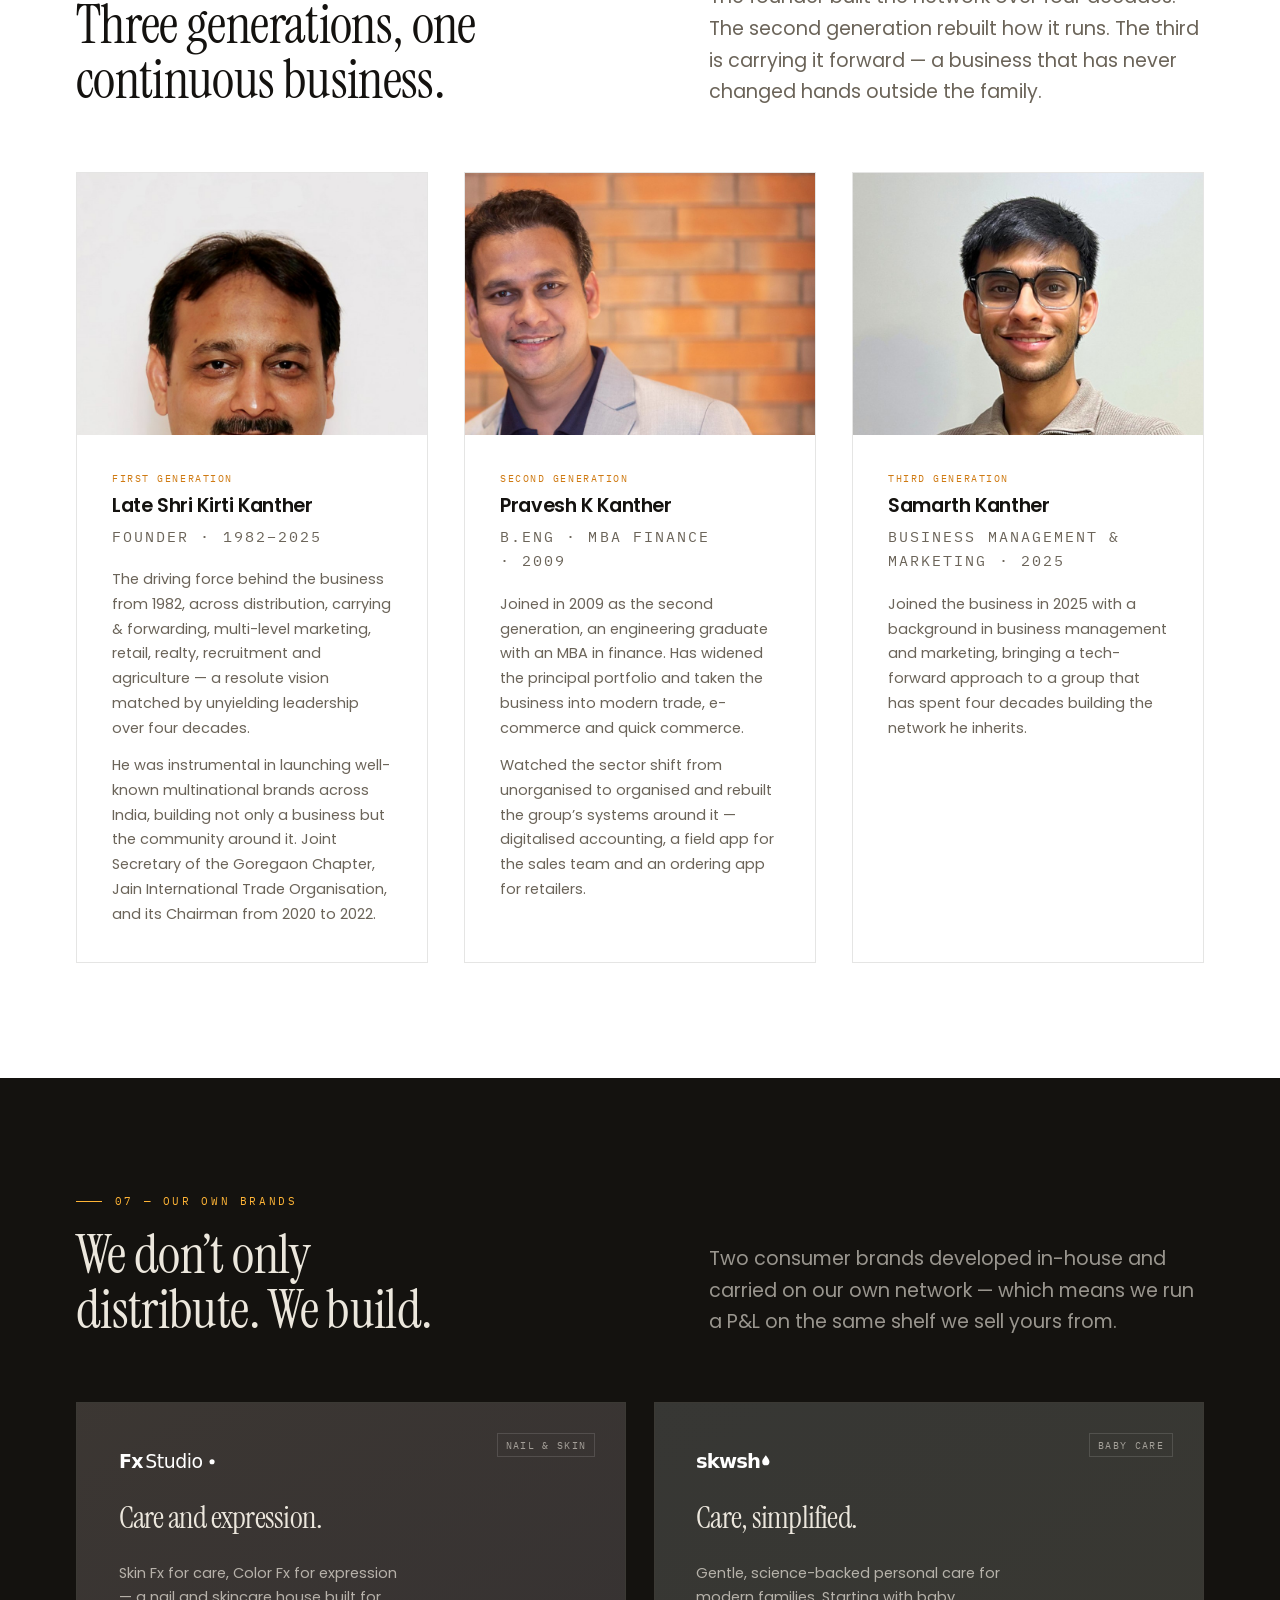
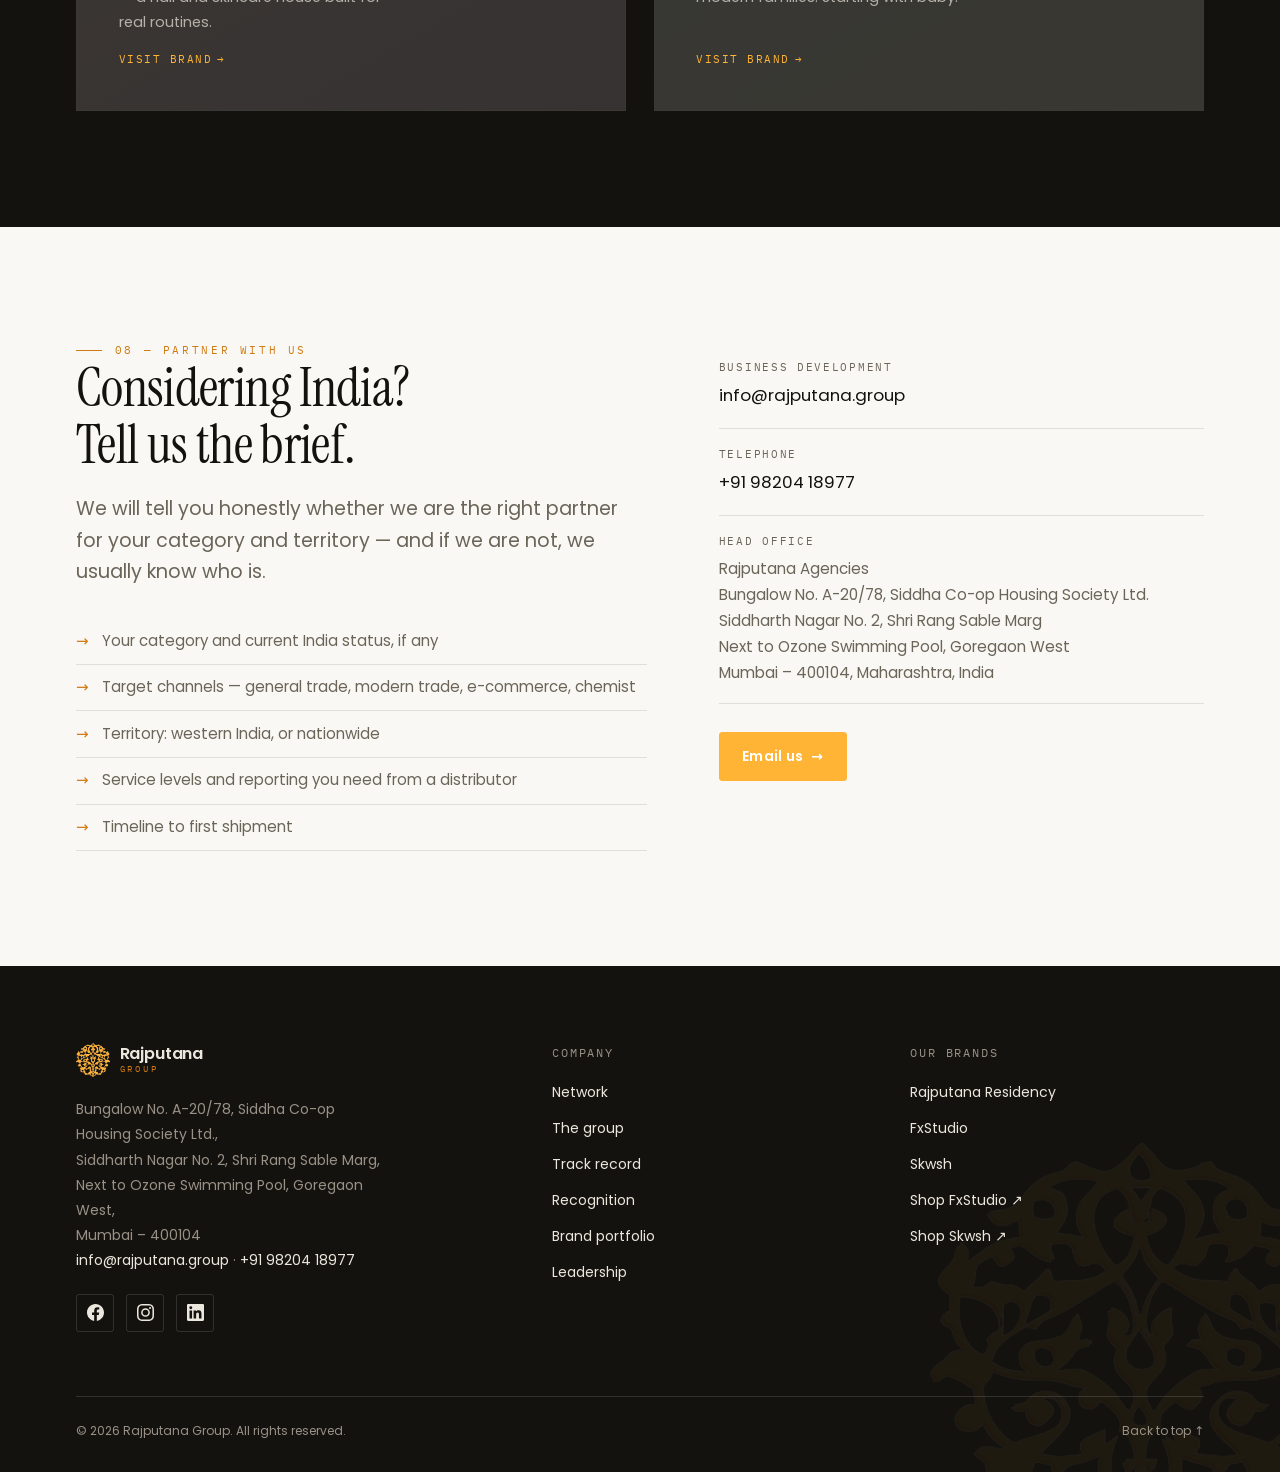
==== commit 6f7bf836: "Add files via upload" ====
--- a/index.html
+++ b/index.html
@@ -25,7 +25,7 @@
 <link href="https://fonts.googleapis.com/css2?family=IBM+Plex+Mono:wght@400;500&amp;family=Instrument+Serif:ital@0;1&amp;family=Poppins:wght@300;400;500&amp;display=swap" rel="stylesheet">
 <link rel="preload" as="image" href="assets/img/logos/rajputana-emblem-512.png">
 <link rel="stylesheet" href="assets/css/base.css?v=0ed642cb">
-<link rel="stylesheet" href="assets/css/home.css?v=2d575363">
+<link rel="stylesheet" href="assets/css/home.css?v=5029057a">
 <noscript><style>[role="tabpanel"]{display:block!important}.switch__nav{display:none!important}.preloader{display:none!important}body.is-loading{overflow:visible!important}[data-reveal]{opacity:1!important;transform:none!important}</style></noscript>
 </head>
 
@@ -102,8 +102,8 @@
       <h1>The India partner for brands that can&rsquo;t afford <em>a soft landing</em>.</h1>
       <p class="hero__lede">
         Since 1982 we have moved consumer brands into 3,000+ outlets across
-        12 states, 26 cities and six channels and 26 cities. We began in pharmaceutical distribution and are
-        now a specialist in beauty, baby care, body care and skincare &mdash; the
+        12 states, 26 cities and six channels. We began in pharmaceutical distribution and are
+        now a specialist in beauty, baby care, body care, skincare and nutraceuticals &mdash; the
         categories where service level, not discount, decides the outcome.
       </p>
       <div class="hero__actions">
@@ -143,36 +143,36 @@
       <p class="principals__label">Currently distributing in India for</p>
       <div class="marquee" data-marquee>
         <ul class="marquee__track">
-          <li>Cetaphil</li>
-          <li>Sebamed</li>
-          <li>Bioderma</li>
-          <li>Minimalist</li>
-          <li>L&rsquo;Or&eacute;al</li>
-          <li>Mothercare</li>
-          <li>MotherSparsh</li>
-          <li>Glenmark</li>
-          <li>Episoft</li>
-          <li>La Shield</li>
-          <li>Adidas</li>
-          <li>David Beckham</li>
-          <li>Mercedes</li>
-          <li>Flaura Essentials</li>
+          <li><img src="assets/img/partner-brands/cetaphil.png" alt="Cetaphil" data-fallback="text" loading="lazy" height="34"></li>
+          <li><img src="assets/img/partner-brands/sebamed.png" alt="Sebamed" data-fallback="text" loading="lazy" height="34"></li>
+          <li><img src="assets/img/partner-brands/bioderma.png" alt="Bioderma" data-fallback="text" loading="lazy" height="34"></li>
+          <li><img src="assets/img/partner-brands/minimalist.png" alt="Minimalist" data-fallback="text" loading="lazy" height="34"></li>
+          <li><img src="assets/img/partner-brands/loreal.png" alt="L&rsquo;Or&eacute;al" data-fallback="text" loading="lazy" height="34"></li>
+          <li><img src="assets/img/partner-brands/mothercare.png" alt="Mothercare" data-fallback="text" loading="lazy" height="34"></li>
+          <li><img src="assets/img/partner-brands/mothersparsh.png" alt="MotherSparsh" data-fallback="text" loading="lazy" height="34"></li>
+          <li><img src="assets/img/partner-brands/glenmark.png" alt="Glenmark" data-fallback="text" loading="lazy" height="34"></li>
+          <li><img src="assets/img/partner-brands/episoft.png" alt="Episoft" data-fallback="text" loading="lazy" height="34"></li>
+          <li><img src="assets/img/partner-brands/la-shield.png" alt="La Shield" data-fallback="text" loading="lazy" height="34"></li>
+          <li><img src="assets/img/partner-brands/adidas.png" alt="Adidas" data-fallback="text" loading="lazy" height="34"></li>
+          <li><img src="assets/img/partner-brands/david-beckham.png" alt="David Beckham" data-fallback="text" loading="lazy" height="34"></li>
+          <li><img src="assets/img/partner-brands/mercedes.png" alt="Mercedes" data-fallback="text" loading="lazy" height="34"></li>
+          <li><img src="assets/img/partner-brands/flaura-essentials.png" alt="Flaura Essentials" data-fallback="text" loading="lazy" height="34"></li>
         </ul>
         <ul class="marquee__track" aria-hidden="true">
-          <li>Cetaphil</li>
-          <li>Sebamed</li>
-          <li>Bioderma</li>
-          <li>Minimalist</li>
-          <li>L&rsquo;Or&eacute;al</li>
-          <li>Mothercare</li>
-          <li>MotherSparsh</li>
-          <li>Glenmark</li>
-          <li>Episoft</li>
-          <li>La Shield</li>
-          <li>Adidas</li>
-          <li>David Beckham</li>
-          <li>Mercedes</li>
-          <li>Flaura Essentials</li>
+          <li><img src="assets/img/partner-brands/cetaphil.png" alt="Cetaphil" data-fallback="text" loading="lazy" height="34"></li>
+          <li><img src="assets/img/partner-brands/sebamed.png" alt="Sebamed" data-fallback="text" loading="lazy" height="34"></li>
+          <li><img src="assets/img/partner-brands/bioderma.png" alt="Bioderma" data-fallback="text" loading="lazy" height="34"></li>
+          <li><img src="assets/img/partner-brands/minimalist.png" alt="Minimalist" data-fallback="text" loading="lazy" height="34"></li>
+          <li><img src="assets/img/partner-brands/loreal.png" alt="L&rsquo;Or&eacute;al" data-fallback="text" loading="lazy" height="34"></li>
+          <li><img src="assets/img/partner-brands/mothercare.png" alt="Mothercare" data-fallback="text" loading="lazy" height="34"></li>
+          <li><img src="assets/img/partner-brands/mothersparsh.png" alt="MotherSparsh" data-fallback="text" loading="lazy" height="34"></li>
+          <li><img src="assets/img/partner-brands/glenmark.png" alt="Glenmark" data-fallback="text" loading="lazy" height="34"></li>
+          <li><img src="assets/img/partner-brands/episoft.png" alt="Episoft" data-fallback="text" loading="lazy" height="34"></li>
+          <li><img src="assets/img/partner-brands/la-shield.png" alt="La Shield" data-fallback="text" loading="lazy" height="34"></li>
+          <li><img src="assets/img/partner-brands/adidas.png" alt="Adidas" data-fallback="text" loading="lazy" height="34"></li>
+          <li><img src="assets/img/partner-brands/david-beckham.png" alt="David Beckham" data-fallback="text" loading="lazy" height="34"></li>
+          <li><img src="assets/img/partner-brands/mercedes.png" alt="Mercedes" data-fallback="text" loading="lazy" height="34"></li>
+          <li><img src="assets/img/partner-brands/flaura-essentials.png" alt="Flaura Essentials" data-fallback="text" loading="lazy" height="34"></li>
         </ul>
       </div>
     </div>
@@ -229,37 +229,37 @@
         <div class="switch__panel" id="pan-mt" role="tabpanel" aria-labelledby="ch-mt">
           <p class="switch__note">Chains where a listing is won once and defended every quarter.</p>
           <ul class="switch__list">
-            <li>DMart</li><li>Reliance Retail</li><li>Health &amp; Glow</li><li>Star Bazar</li><li>Ratnadeep</li><li>FirstCry</li><li>Haiko</li><li>Me N Moms</li><li>Metro C&amp;C</li><li>More</li><li>Pothys</li>
+            <li><img src="assets/img/partner-brands/dmart.png" alt="DMart" data-fallback="text" loading="lazy" height="26"></li><li><img src="assets/img/partner-brands/reliance-retail.png" alt="Reliance Retail" data-fallback="text" loading="lazy" height="26"></li><li><img src="assets/img/partner-brands/health-and-glow.png" alt="Health &amp; Glow" data-fallback="text" loading="lazy" height="26"></li><li><img src="assets/img/partner-brands/star-bazar.png" alt="Star Bazar" data-fallback="text" loading="lazy" height="26"></li><li><img src="assets/img/partner-brands/ratnadeep.png" alt="Ratnadeep" data-fallback="text" loading="lazy" height="26"></li><li><img src="assets/img/partner-brands/firstcry.png" alt="FirstCry" data-fallback="text" loading="lazy" height="26"></li><li><img src="assets/img/partner-brands/haiko.png" alt="Haiko" data-fallback="text" loading="lazy" height="26"></li><li><img src="assets/img/partner-brands/me-n-moms.png" alt="Me N Moms" data-fallback="text" loading="lazy" height="26"></li><li><img src="assets/img/partner-brands/metro-candc.png" alt="Metro C&amp;C" data-fallback="text" loading="lazy" height="26"></li><li><img src="assets/img/partner-brands/more.png" alt="More" data-fallback="text" loading="lazy" height="26"></li><li><img src="assets/img/partner-brands/pothys.png" alt="Pothys" data-fallback="text" loading="lazy" height="26"></li>
           </ul>
         </div>
         <div class="switch__panel" id="pan-ec" role="tabpanel" aria-labelledby="ch-ec" hidden>
           <p class="switch__note">Our deepest channel — catalogue, content, pricing and fill rate on fifteen platforms.</p>
           <ul class="switch__list">
-            <li>Amazon</li><li>Flipkart</li><li>Nykaa</li><li>Myntra</li><li>Tira</li><li>Purplle</li><li>Tata Cliq</li><li>BigBasket</li><li>Hopscotch</li><li>PharmEasy</li><li>1mg</li><li>Smytten</li><li>Paytm</li><li>DMart Ready</li><li>Ferns &amp; Petals</li>
+            <li><img src="assets/img/partner-brands/amazon.png" alt="Amazon" data-fallback="text" loading="lazy" height="26"></li><li><img src="assets/img/partner-brands/flipkart.png" alt="Flipkart" data-fallback="text" loading="lazy" height="26"></li><li><img src="assets/img/partner-brands/nykaa.png" alt="Nykaa" data-fallback="text" loading="lazy" height="26"></li><li><img src="assets/img/partner-brands/myntra.png" alt="Myntra" data-fallback="text" loading="lazy" height="26"></li><li><img src="assets/img/partner-brands/tira.png" alt="Tira" data-fallback="text" loading="lazy" height="26"></li><li><img src="assets/img/partner-brands/purplle.png" alt="Purplle" data-fallback="text" loading="lazy" height="26"></li><li><img src="assets/img/partner-brands/tata-cliq.png" alt="Tata Cliq" data-fallback="text" loading="lazy" height="26"></li><li><img src="assets/img/partner-brands/bigbasket.png" alt="BigBasket" data-fallback="text" loading="lazy" height="26"></li><li><img src="assets/img/partner-brands/hopscotch.png" alt="Hopscotch" data-fallback="text" loading="lazy" height="26"></li><li><img src="assets/img/partner-brands/pharmeasy.png" alt="PharmEasy" data-fallback="text" loading="lazy" height="26"></li><li><img src="assets/img/partner-brands/1mg.png" alt="1mg" data-fallback="text" loading="lazy" height="26"></li><li><img src="assets/img/partner-brands/smytten.png" alt="Smytten" data-fallback="text" loading="lazy" height="26"></li><li><img src="assets/img/partner-brands/paytm.png" alt="Paytm" data-fallback="text" loading="lazy" height="26"></li><li><img src="assets/img/partner-brands/dmart-ready.png" alt="DMart Ready" data-fallback="text" loading="lazy" height="26"></li><li><img src="assets/img/partner-brands/ferns-and-petals.png" alt="Ferns &amp; Petals" data-fallback="text" loading="lazy" height="26"></li>
           </ul>
         </div>
         <div class="switch__panel" id="pan-qc" role="tabpanel" aria-labelledby="ch-qc" hidden>
           <p class="switch__note">Ten-minute delivery, which rewrites how a personal-care SKU has to be packed and priced.</p>
           <ul class="switch__list">
-            <li>Blinkit</li><li>Zepto</li><li>Swiggy Instamart</li>
+            <li><img src="assets/img/partner-brands/blinkit.png" alt="Blinkit" data-fallback="text" loading="lazy" height="26"></li><li><img src="assets/img/partner-brands/zepto.png" alt="Zepto" data-fallback="text" loading="lazy" height="26"></li><li><img src="assets/img/partner-brands/swiggy-instamart.png" alt="Swiggy Instamart" data-fallback="text" loading="lazy" height="26"></li>
           </ul>
         </div>
         <div class="switch__panel" id="pan-ph" role="tabpanel" aria-labelledby="ch-ph" hidden>
           <p class="switch__note">Where dermo-cosmetic brands are actually recommended rather than browsed.</p>
           <ul class="switch__list">
-            <li>Apollo Pharmacy</li><li>Wellness Forever</li><li>NoblePlus</li><li>Guardian Pharmacy</li>
+            <li><img src="assets/img/partner-brands/apollo-pharmacy.png" alt="Apollo Pharmacy" data-fallback="text" loading="lazy" height="26"></li><li><img src="assets/img/partner-brands/wellness-forever.png" alt="Wellness Forever" data-fallback="text" loading="lazy" height="26"></li><li><img src="assets/img/partner-brands/nobleplus.png" alt="NoblePlus" data-fallback="text" loading="lazy" height="26"></li><li><img src="assets/img/partner-brands/guardian-pharmacy.png" alt="Guardian Pharmacy" data-fallback="text" loading="lazy" height="26"></li>
           </ul>
         </div>
         <div class="switch__panel" id="pan-gt" role="tabpanel" aria-labelledby="ch-gt" hidden>
           <p class="switch__note">The long tail. Beat plans, our own field team, delivery into every serviced outlet.</p>
           <ul class="switch__list">
-            <li>Medical stores</li><li>Baby stores</li><li>Cosmetic stores</li><li>General stores</li><li>Supermarkets</li>
+            <li><img src="assets/img/partner-brands/medical-stores.png" alt="Medical stores" data-fallback="text" loading="lazy" height="26"></li><li><img src="assets/img/partner-brands/baby-stores.png" alt="Baby stores" data-fallback="text" loading="lazy" height="26"></li><li><img src="assets/img/partner-brands/cosmetic-stores.png" alt="Cosmetic stores" data-fallback="text" loading="lazy" height="26"></li><li><img src="assets/img/partner-brands/general-stores.png" alt="General stores" data-fallback="text" loading="lazy" height="26"></li><li><img src="assets/img/partner-brands/supermarkets.png" alt="Supermarkets" data-fallback="text" loading="lazy" height="26"></li>
           </ul>
         </div>
         <div class="switch__panel" id="pan-in" role="tabpanel" aria-labelledby="ch-in" hidden>
           <p class="switch__note">Closed channels most distributors never open, with their own tendering and compliance.</p>
           <ul class="switch__list">
-            <li>CSD &mdash; Canteen Stores Department</li><li>INCS &mdash; Indian Naval Canteen</li><li>Corporate gifting</li>
+            <li><img src="assets/img/partner-brands/csd-mdash-canteen-stores-department.png" alt="CSD &mdash; Canteen Stores Department" data-fallback="text" loading="lazy" height="26"></li><li><img src="assets/img/partner-brands/incs-mdash-indian-naval-canteen.png" alt="INCS &mdash; Indian Naval Canteen" data-fallback="text" loading="lazy" height="26"></li><li><img src="assets/img/partner-brands/corporate-gifting.png" alt="Corporate gifting" data-fallback="text" loading="lazy" height="26"></li>
           </ul>
         </div>
         </div>
@@ -290,14 +290,62 @@
             <p>Our own field team into every serviced outlet, on our own beat plans.</p>
           </article>
         </div>
-        <p class="geo__reach">
-          <b>12 states &middot; 26 cities and towns.</b>
-          Mumbai · Pune · Nagpur · Nashik · Ahmedabad · Rajkot · Surat · Jamnagar · Aurangabad ·
-          Nanded · Palghar · Dahanu · Indore · Raipur · Bilaspur · Durg-Bhillai · New Delhi ·
-          Gurugram · Chandigarh · Mohali · Ludhiana · Lucknow · Srinagar · Bangalore ·
-          Hyderabad · Vishakhapatnam · Guntur · Vijayawada · Guwahati · Dispur · Dimapur ·
-          Shillong · Itanagar
-        </p>
+                <div class="presence">
+        <div class="imap" data-reveal>
+          <svg viewBox="4 -6 2294 2517" role="img" aria-labelledby="imap-t" preserveAspectRatio="xMidYMid meet">
+            <title id="imap-t">Map of India marking the 26 cities and towns Rajputana Group services, with Mumbai and Pune shown as directly serviced</title>
+            <g class="imap__states"><path d="M 696 812 L 697 812 C 700 808 704 804 709 804 L 709 804 C 714 804 717 808 718 812 C 719 818 718 825 716 829 C 716 832 715 835 713 838 L 713 838 C 713 839 712 841 712 843 C 711 844 711 845 712 847 L 712 847 C 712 848 712 848 713 849 L 713 849 L 713 849 C 713 849 714 850 715 850 L 715 850 L 716 850 L 717 850 L 717 850 L 718 849 C 718 849 719 848 720 847 C 720 847 721 847 721 846 C 721 846 722 845 722 844 C 726 841 731 839 735 839 C 735 839 736 839 736 839 C 738 839 739 839 740 840 L 742 840 L 743 839 C 758 828 760 809 757 795 C 755 787 751 780 747 772 C 744 768 743 764 743 761 C 742 759 742 758 742 756 C 742 753 742 750 741 748 C 740 744 738 740 736 736 C 734 733 733 730 732 727 C 730 721 732 715 733 708 C 734 707 734 706 734 704 C 735 700 735 696 735 692 C 734 690 734 688 733 686 C 732 684 732 682 732 680 C 730 672 731 664 734 657 C 740 642 751 631 763 622 L 765 620 L 764 618 C 763 616 761 615 760 614 C 757 612 754 612 751 611 L 750 611 C 747 611 744 610 741 609 C 739 608 737 606 735 603 C 733 600 732 597 731 594 C 730 592 729 590 728 587 C 727 586 725 582 722 580 C 721 579 720 579 719 578 L 715 577 L 715 581 L 716 585 L 716 589 C 716 590 716 591 716 592 C 716 594 716 597 716 599 C 715 602 714 604 712 606 C 711 606 710 607 708 607 C 707 607 707 607 706 608 L 706 608 L 703 608 L 704 611 C 704 612 704 614 704 614 C 705 617 703 619 702 620 C 701 622 699 623 696 624 L 694 625 L 694 627 C 694 630 694 631 694 633 C 693 636 691 639 688 640 C 687 640 686 640 685 640 C 683 640 681 640 679 639 C 678 639 677 639 676 639 C 676 638 675 638 675 638 C 674 638 673 638 672 638 C 672 638 672 638 671 638 L 671 637 L 671 637 L 671 637 L 671 637 L 670 637 C 670 637 669 637 668 637 C 668 637 668 637 668 637 C 668 637 667 637 667 637 L 667 637 L 667 637 L 667 637 C 667 637 666 637 666 638 C 666 638 666 638 666 638 C 666 638 666 638 665 638 L 665 638 L 665 638 L 665 638 L 664 638 L 664 638 L 664 638 L 664 639 L 664 639 L 664 639 C 663 639 663 639 663 639 C 663 639 663 640 663 640 L 663 640 L 661 642 L 661 642 C 661 643 661 643 661 643 L 661 643 L 661 644 L 661 644 L 661 644 L 661 644 C 661 644 661 645 661 645 C 661 646 661 646 661 647 C 661 648 661 649 661 650 C 661 656 661 661 658 665 C 655 668 651 669 646 669 C 644 669 642 669 639 669 C 637 668 634 668 632 667 C 627 666 621 665 616 665 C 615 665 614 665 614 665 C 609 665 606 666 602 668 C 601 669 600 670 599 671 C 597 672 596 674 593 674 L 593 674 C 588 674 585 669 582 664 C 581 663 580 661 579 660 C 576 655 569 649 561 647 C 559 647 558 647 557 647 C 551 647 545 650 541 654 C 541 654 541 654 540 654 L 540 654 L 539 654 L 538 655 C 537 656 537 657 536 658 C 536 658 533 663 533 664 L 532 664 L 532 664 C 532 664 532 665 532 665 L 532 665 L 532 665 L 532 665 L 532 665 L 532 665 C 533 666 533 666 533 666 C 533 666 533 666 533 666 L 533 666 L 533 667 L 533 667 C 533 667 533 668 534 668 C 534 668 534 669 534 669 L 534 669 L 534 669 L 534 669 L 534 669 L 534 669 L 534 669 C 535 670 535 670 536 671 C 536 671 536 671 536 671 C 537 672 537 672 538 673 C 539 675 540 676 541 678 C 542 682 540 686 538 691 L 538 691 C 538 691 536 696 537 698 L 537 698 L 537 698 L 537 698 L 537 699 L 537 699 C 538 699 538 700 538 700 L 538 700 L 539 700 C 539 700 539 701 539 701 L 539 701 L 540 701 L 540 701 L 540 701 L 540 701 C 540 701 540 701 540 701 C 541 701 541 701 541 701 L 541 701 C 542 701 542 702 544 702 C 544 702 544 702 544 702 C 544 702 545 702 545 702 L 545 702 L 546 702 L 548 701 L 548 701 C 549 701 549 701 550 701 C 553 700 555 699 557 699 L 557 699 C 562 699 565 702 569 704 C 569 705 570 705 571 706 C 575 709 579 709 583 709 L 584 710 C 589 710 593 711 596 713 C 597 714 598 716 599 718 C 599 720 599 721 599 723 C 599 724 599 725 599 727 C 600 730 601 732 603 733 C 603 733 603 734 604 734 C 605 735 606 737 607 738 C 609 740 609 742 609 746 C 609 746 609 746 609 747 C 609 749 609 751 611 754 C 611 755 612 755 612 756 C 613 757 615 758 615 759 C 616 761 616 763 616 765 C 616 767 616 768 616 770 L 615 770 C 615 771 615 771 615 771 L 615 771 L 615 773 C 615 773 615 774 615 775 L 605 775 L 617 780 L 622 784 L 622 781 C 622 781 622 781 623 781 L 623 781 C 624 781 624 781 625 781 C 627 781 629 781 631 781 C 636 782 641 785 644 788 C 646 790 651 796 649 802 C 648 805 646 807 644 810 C 643 811 642 812 641 814 C 638 818 638 824 641 828 C 643 832 647 834 651 834 C 652 834 653 834 653 834 C 655 834 656 834 657 833 C 658 832 659 832 659 830 C 660 829 660 827 660 825 C 660 824 660 823 660 823 C 660 817 663 814 668 814 C 669 814 669 814 669 814 C 672 814 675 815 678 816 C 679 817 681 818 683 818 C 684 818 685 819 686 819 C 688 819 690 818 691 817 C 693 816 695 814 696 812"/><path d="M 1557 1090 C 1556 1087 1556 1085 1556 1082 C 1556 1080 1556 1078 1556 1077 C 1556 1075 1556 1072 1555 1071 C 1554 1069 1553 1068 1552 1067 C 1552 1067 1552 1066 1552 1066 C 1550 1064 1549 1063 1549 1061 C 1548 1059 1548 1058 1548 1057 C 1548 1056 1548 1055 1548 1054 C 1547 1050 1544 1046 1541 1045 C 1540 1044 1538 1044 1537 1044 C 1535 1044 1532 1045 1531 1046 C 1530 1047 1529 1048 1529 1050 C 1528 1050 1528 1051 1528 1051 C 1527 1053 1526 1054 1525 1054 C 1524 1055 1522 1055 1520 1055 C 1520 1055 1519 1055 1519 1055 C 1518 1055 1518 1055 1517 1055 C 1516 1055 1516 1055 1516 1055 C 1514 1056 1512 1058 1511 1058 C 1511 1059 1510 1059 1510 1060 C 1509 1061 1509 1061 1509 1061 C 1508 1062 1507 1063 1507 1064 C 1506 1065 1504 1066 1503 1067 C 1503 1067 1498 1071 1499 1074 C 1499 1074 1499 1075 1499 1075 C 1499 1076 1499 1076 1499 1076 C 1500 1078 1500 1080 1500 1081 C 1500 1082 1499 1083 1498 1083 C 1498 1084 1498 1084 1498 1084 C 1498 1084 1498 1084 1497 1084 L 1497 1084 L 1496 1086 L 1496 1087 L 1497 1088 C 1497 1088 1497 1088 1497 1089 L 1497 1089 C 1497 1090 1497 1090 1497 1091 C 1498 1094 1497 1098 1493 1101 C 1490 1103 1486 1104 1482 1105 L 1481 1105 C 1481 1105 1480 1105 1479 1105 C 1477 1106 1476 1106 1474 1106 C 1472 1107 1470 1108 1469 1109 C 1469 1109 1468 1109 1468 1110 C 1466 1111 1464 1111 1462 1111 C 1461 1111 1460 1111 1460 1111 C 1459 1111 1459 1111 1458 1111 C 1456 1111 1455 1113 1454 1115 C 1454 1115 1453 1117 1452 1118 C 1451 1122 1449 1124 1446 1124 C 1446 1124 1445 1124 1445 1124 C 1443 1124 1440 1123 1438 1121 C 1437 1120 1436 1119 1436 1117 C 1436 1117 1436 1116 1436 1116 L 1436 1115 C 1436 1115 1436 1115 1436 1114 C 1436 1114 1436 1114 1436 1114 L 1436 1113 L 1435 1113 L 1435 1113 L 1435 1113 C 1435 1112 1435 1111 1435 1111 L 1434 1108 L 1432 1109 L 1431 1109 C 1431 1109 1431 1109 1431 1109 C 1430 1109 1430 1109 1430 1109 C 1429 1109 1429 1109 1429 1109 C 1426 1108 1424 1106 1424 1104 C 1423 1104 1423 1103 1423 1102 L 1422 1101 L 1422 1101 L 1422 1101 L 1422 1101 L 1422 1100 L 1422 1100 C 1422 1100 1418 1095 1415 1095 L 1415 1095 C 1414 1095 1413 1095 1412 1095 C 1411 1095 1410 1095 1410 1095 L 1410 1095 C 1407 1095 1406 1095 1404 1094 C 1404 1094 1403 1093 1403 1093 C 1401 1092 1400 1091 1399 1091 C 1398 1091 1398 1091 1397 1091 C 1396 1091 1394 1091 1393 1092 C 1391 1093 1390 1094 1389 1096 C 1387 1098 1386 1101 1385 1103 C 1385 1104 1384 1106 1384 1107 C 1383 1109 1381 1110 1380 1111 C 1379 1111 1378 1111 1376 1111 C 1376 1111 1375 1111 1375 1111 C 1374 1111 1374 1111 1373 1111 C 1370 1111 1367 1112 1363 1114 C 1360 1115 1356 1117 1353 1119 C 1349 1120 1346 1122 1342 1124 C 1340 1125 1337 1126 1334 1126 C 1333 1126 1332 1126 1332 1125 C 1330 1125 1329 1124 1328 1123 C 1326 1121 1321 1118 1319 1118 L 1319 1118 L 1319 1118 C 1317 1118 1315 1119 1314 1120 C 1312 1121 1310 1123 1308 1124 C 1307 1126 1305 1127 1303 1128 C 1301 1130 1298 1131 1295 1131 C 1294 1131 1294 1131 1293 1130 C 1289 1129 1286 1126 1286 1124 C 1285 1122 1285 1121 1284 1120 C 1284 1119 1284 1119 1284 1119 L 1284 1118 C 1284 1117 1284 1117 1283 1116 L 1283 1115 L 1283 1115 C 1283 1115 1282 1115 1282 1114 L 1281 1113 L 1280 1113 L 1280 1113 L 1280 1113 L 1279 1113 C 1279 1113 1278 1114 1277 1114 C 1277 1114 1276 1114 1276 1114 C 1275 1115 1274 1115 1273 1115 C 1272 1116 1270 1116 1269 1116 C 1266 1116 1264 1115 1261 1114 C 1261 1113 1260 1113 1259 1112 C 1259 1112 1258 1112 1258 1111 L 1255 1109 L 1254 1112 C 1254 1112 1253 1113 1253 1113 C 1252 1115 1251 1116 1250 1116 C 1249 1117 1247 1118 1245 1118 L 1245 1118 C 1242 1119 1239 1120 1237 1120 C 1235 1120 1233 1119 1231 1119 C 1230 1119 1230 1119 1229 1119 C 1227 1118 1225 1117 1223 1117 C 1221 1117 1220 1118 1219 1118 C 1214 1121 1214 1126 1214 1129 C 1213 1134 1213 1138 1211 1142 C 1211 1143 1210 1144 1210 1145 C 1209 1146 1209 1146 1208 1147 L 1206 1152 L 1211 1152 C 1213 1152 1214 1152 1216 1153 C 1219 1155 1220 1158 1222 1162 C 1223 1166 1226 1170 1229 1173 C 1230 1174 1232 1175 1234 1176 C 1236 1177 1238 1178 1239 1180 C 1239 1181 1239 1182 1239 1184 C 1239 1185 1239 1186 1240 1187 C 1240 1189 1241 1191 1242 1193 C 1244 1195 1247 1197 1250 1198 C 1251 1198 1252 1199 1252 1199 C 1256 1201 1258 1205 1259 1209 C 1260 1212 1260 1214 1261 1217 C 1262 1224 1264 1231 1268 1237 C 1271 1241 1274 1244 1277 1246 C 1279 1248 1281 1248 1283 1249 C 1285 1249 1287 1249 1288 1250 C 1289 1251 1290 1253 1290 1254 C 1290 1256 1289 1258 1288 1260 C 1287 1261 1286 1262 1284 1263 C 1282 1264 1280 1265 1279 1267 C 1277 1269 1277 1271 1276 1272 C 1275 1274 1274 1276 1272 1278 C 1271 1279 1270 1280 1268 1281 C 1268 1281 1267 1281 1267 1282 C 1266 1282 1264 1283 1263 1284 C 1261 1285 1261 1287 1261 1288 C 1261 1290 1261 1291 1261 1292 L 1261 1293 C 1261 1294 1261 1294 1262 1295 L 1262 1298 L 1265 1297 C 1266 1297 1267 1297 1268 1297 C 1268 1297 1269 1297 1269 1297 C 1271 1297 1273 1298 1275 1298 C 1276 1299 1278 1299 1279 1300 C 1281 1300 1283 1300 1285 1300 C 1286 1300 1288 1300 1289 1300 C 1293 1299 1297 1299 1300 1298 C 1303 1297 1307 1297 1310 1296 C 1317 1295 1323 1295 1331 1295 C 1331 1295 1332 1295 1333 1295 C 1335 1295 1337 1295 1340 1296 C 1341 1297 1343 1299 1344 1301 C 1345 1304 1346 1307 1347 1310 C 1347 1312 1347 1313 1347 1315 C 1348 1317 1350 1325 1356 1325 C 1356 1325 1356 1325 1356 1325 C 1359 1324 1362 1323 1364 1321 C 1366 1320 1367 1319 1369 1319 C 1370 1318 1371 1318 1373 1318 C 1373 1318 1374 1318 1375 1318 C 1376 1319 1377 1319 1378 1320 C 1379 1321 1381 1322 1382 1323 C 1384 1324 1387 1324 1389 1324 C 1389 1324 1390 1324 1391 1324 C 1394 1325 1396 1325 1397 1327 C 1398 1327 1398 1327 1399 1328 C 1400 1329 1402 1331 1405 1331 L 1405 1331 C 1408 1331 1410 1328 1412 1326 C 1416 1319 1416 1310 1416 1306 C 1416 1304 1416 1303 1415 1302 C 1415 1300 1415 1298 1415 1296 C 1415 1294 1416 1292 1418 1291 C 1420 1289 1423 1288 1426 1288 C 1428 1288 1430 1289 1431 1289 C 1435 1291 1438 1293 1441 1295 C 1443 1297 1445 1298 1447 1299 C 1452 1302 1457 1305 1462 1307 C 1463 1308 1465 1309 1466 1309 L 1466 1309 L 1467 1310 L 1468 1309 C 1475 1308 1481 1302 1483 1295 L 1484 1293 L 1482 1292 C 1481 1292 1481 1291 1480 1291 C 1479 1290 1479 1289 1479 1287 C 1478 1287 1478 1286 1478 1286 C 1478 1285 1478 1285 1478 1284 C 1478 1284 1478 1284 1478 1283 L 1478 1283 C 1478 1283 1478 1282 1477 1282 C 1476 1280 1475 1279 1473 1278 C 1473 1278 1472 1278 1472 1277 L 1460 1269 C 1459 1268 1458 1268 1458 1267 C 1454 1265 1451 1263 1451 1260 C 1450 1258 1451 1256 1451 1254 C 1451 1254 1451 1254 1451 1253 C 1452 1252 1452 1251 1452 1250 C 1452 1248 1452 1247 1451 1247 L 1451 1246 L 1451 1246 L 1451 1246 C 1451 1246 1451 1246 1451 1246 L 1450 1246 L 1450 1245 L 1449 1245 L 1449 1245 L 1449 1245 C 1448 1244 1448 1244 1447 1244 L 1447 1244 C 1447 1244 1446 1244 1445 1244 L 1443 1243 L 1443 1243 C 1443 1243 1443 1243 1442 1243 L 1442 1243 C 1441 1243 1441 1243 1440 1243 C 1440 1243 1439 1244 1439 1244 C 1439 1244 1438 1244 1438 1244 C 1436 1244 1435 1243 1433 1243 C 1430 1243 1427 1241 1425 1237 C 1424 1237 1424 1236 1423 1235 C 1423 1234 1423 1234 1422 1233 C 1422 1233 1422 1232 1422 1232 C 1421 1232 1421 1231 1421 1231 L 1421 1231 L 1421 1231 L 1421 1231 C 1421 1231 1420 1230 1420 1230 L 1420 1230 L 1419 1229 C 1419 1229 1419 1229 1419 1229 L 1419 1229 L 1419 1229 L 1418 1229 L 1418 1229 C 1418 1229 1417 1229 1417 1228 L 1417 1228 C 1417 1228 1416 1228 1416 1228 L 1416 1228 L 1416 1228 L 1416 1228 C 1415 1228 1415 1228 1415 1228 C 1414 1228 1413 1228 1413 1228 C 1412 1228 1411 1228 1410 1228 C 1406 1228 1404 1226 1402 1224 C 1400 1221 1401 1216 1402 1213 C 1405 1207 1412 1202 1419 1201 C 1419 1201 1419 1201 1419 1201 C 1422 1201 1424 1202 1427 1203 C 1428 1203 1430 1204 1431 1204 C 1432 1204 1433 1205 1434 1205 C 1436 1205 1437 1204 1437 1204 C 1439 1203 1441 1202 1442 1201 C 1443 1200 1444 1199 1444 1197 C 1446 1196 1447 1194 1449 1193 C 1452 1190 1456 1188 1459 1187 C 1461 1186 1463 1186 1466 1186 C 1466 1186 1466 1186 1467 1186 L 1467 1186 L 1468 1186 C 1469 1186 1470 1186 1472 1186 C 1474 1185 1475 1184 1477 1183 L 1476 1183 L 1476 1183 L 1477 1183 L 1476 1183 L 1477 1183 L 1477 1182 C 1477 1182 1477 1182 1477 1182 C 1477 1182 1477 1181 1478 1181 C 1478 1181 1478 1180 1478 1180 C 1479 1179 1479 1179 1479 1179 C 1481 1175 1484 1173 1486 1172 C 1487 1172 1489 1172 1490 1172 C 1491 1172 1492 1172 1494 1172 C 1495 1172 1496 1172 1498 1172 C 1498 1172 1499 1172 1499 1172 C 1503 1172 1507 1170 1510 1167 C 1510 1167 1511 1167 1511 1167 C 1511 1167 1511 1166 1511 1166 C 1511 1166 1510 1167 1509 1167 L 1509 1166 C 1509 1166 1510 1166 1510 1166 C 1510 1166 1510 1165 1510 1165 L 1510 1165 L 1512 1166 C 1512 1166 1512 1165 1512 1165 C 1512 1165 1513 1164 1513 1163 C 1513 1163 1514 1162 1514 1162 C 1514 1161 1515 1160 1515 1159 C 1517 1157 1518 1155 1521 1155 C 1522 1155 1524 1155 1526 1154 C 1527 1154 1527 1154 1528 1154 L 1528 1152 L 1528 1153 C 1528 1153 1529 1153 1529 1153 L 1529 1152 L 1530 1152 C 1530 1152 1530 1152 1530 1152 C 1530 1152 1530 1152 1530 1152 L 1531 1152 C 1530 1153 1530 1154 1529 1154 C 1529 1154 1529 1154 1530 1154 L 1530 1154 L 1530 1154 C 1530 1154 1531 1154 1531 1153 C 1531 1153 1531 1153 1531 1153 C 1531 1153 1531 1153 1532 1153 L 1532 1153 L 1532 1153 L 1532 1153 C 1532 1153 1532 1153 1532 1152 C 1533 1152 1534 1151 1535 1150 C 1536 1149 1537 1148 1538 1146 L 1538 1146 C 1538 1146 1538 1146 1538 1146 C 1538 1146 1538 1145 1538 1145 C 1539 1145 1539 1144 1540 1144 C 1543 1139 1546 1133 1550 1126 C 1550 1125 1551 1124 1552 1122 C 1552 1122 1552 1121 1552 1120 L 1553 1119 L 1553 1119 L 1553 1119 L 1553 1119 L 1553 1119 L 1552 1119 L 1552 1119 L 1553 1119 C 1554 1117 1555 1115 1555 1112 C 1557 1106 1557 1098 1557 1092 C 1557 1091 1557 1091 1557 1090"/><path d="M 1325 1579 L 1325 1578 L 1324 1578 C 1324 1578 1324 1578 1324 1577 L 1322 1574 L 1320 1576 L 1319 1576 L 1319 1577 L 1319 1577 C 1318 1577 1317 1579 1316 1580 C 1315 1580 1315 1581 1314 1581 C 1312 1583 1310 1583 1307 1584 C 1307 1584 1306 1584 1305 1585 C 1304 1585 1302 1586 1300 1588 C 1300 1589 1299 1590 1299 1591 C 1299 1591 1298 1592 1298 1593 C 1297 1594 1295 1595 1294 1595 C 1292 1596 1290 1597 1288 1598 L 1288 1598 C 1285 1601 1282 1603 1279 1603 C 1278 1603 1277 1603 1277 1603 C 1275 1603 1274 1603 1273 1603 C 1271 1603 1270 1603 1269 1603 C 1267 1603 1267 1603 1266 1603 C 1265 1603 1264 1603 1263 1603 C 1259 1603 1257 1603 1255 1601 C 1254 1600 1253 1599 1252 1598 C 1251 1596 1249 1594 1247 1593 C 1243 1590 1242 1588 1241 1584 C 1241 1584 1241 1583 1241 1582 C 1241 1579 1242 1574 1237 1573 C 1236 1572 1236 1572 1235 1572 C 1231 1572 1230 1577 1229 1579 C 1229 1580 1228 1580 1228 1581 C 1227 1583 1224 1584 1220 1584 C 1219 1584 1219 1585 1218 1585 L 1218 1585 L 1215 1586 L 1217 1589 C 1217 1590 1217 1590 1217 1590 C 1218 1591 1218 1592 1218 1593 C 1218 1596 1216 1599 1214 1600 C 1212 1602 1210 1602 1208 1603 C 1207 1603 1205 1603 1203 1604 C 1198 1607 1196 1611 1195 1615 C 1194 1617 1194 1620 1193 1622 C 1192 1628 1191 1635 1186 1637 C 1185 1637 1185 1637 1184 1637 C 1182 1637 1180 1637 1178 1636 C 1178 1636 1177 1636 1177 1635 C 1176 1635 1175 1635 1174 1635 C 1172 1635 1171 1636 1170 1637 C 1169 1638 1169 1640 1168 1641 C 1168 1641 1167 1642 1167 1642 C 1166 1645 1163 1647 1160 1647 L 1160 1647 C 1157 1647 1154 1645 1154 1642 C 1154 1641 1154 1640 1154 1639 C 1154 1639 1154 1638 1154 1638 L 1154 1638 L 1154 1637 L 1154 1636 L 1153 1636 C 1153 1636 1153 1636 1153 1635 C 1152 1635 1151 1634 1150 1632 C 1150 1631 1150 1630 1150 1629 C 1149 1628 1149 1628 1149 1627 C 1149 1627 1149 1627 1149 1627 C 1149 1627 1149 1627 1149 1626 L 1148 1623 L 1145 1624 C 1145 1625 1144 1625 1144 1625 C 1142 1627 1141 1628 1140 1631 C 1139 1632 1139 1635 1139 1637 C 1138 1640 1138 1643 1138 1645 C 1138 1647 1138 1649 1138 1650 C 1138 1659 1135 1666 1131 1670 C 1128 1671 1126 1673 1123 1673 C 1123 1673 1122 1672 1121 1672 C 1120 1672 1119 1671 1118 1670 C 1118 1670 1117 1669 1117 1669 C 1117 1668 1116 1667 1115 1666 C 1114 1666 1114 1666 1113 1666 C 1111 1666 1110 1666 1108 1667 C 1108 1667 1108 1667 1108 1667 C 1106 1668 1104 1669 1103 1669 C 1102 1670 1101 1670 1100 1670 C 1099 1671 1098 1671 1097 1672 C 1094 1673 1090 1675 1087 1677 C 1078 1682 1070 1685 1062 1686 C 1061 1686 1059 1686 1058 1686 C 1055 1686 1052 1686 1049 1685 C 1049 1685 1049 1685 1049 1685 C 1048 1685 1047 1684 1047 1684 L 1044 1682 L 1043 1685 C 1043 1686 1042 1687 1041 1688 C 1039 1690 1038 1690 1035 1690 C 1034 1690 1033 1690 1032 1690 C 1031 1690 1031 1689 1030 1689 C 1030 1689 1029 1689 1028 1689 L 1027 1688 L 1027 1689 C 1027 1689 1027 1689 1026 1689 L 1026 1689 L 1015 1687 L 1024 1694 C 1024 1694 1024 1694 1025 1694 L 1025 1694 C 1026 1695 1027 1696 1028 1698 C 1028 1698 1029 1700 1029 1701 C 1029 1703 1030 1706 1032 1708 C 1034 1709 1037 1710 1039 1711 L 1040 1711 L 1040 1711 C 1043 1712 1046 1712 1048 1713 C 1051 1715 1053 1716 1054 1718 C 1056 1722 1053 1725 1051 1726 C 1042 1731 1033 1734 1025 1737 C 1021 1738 1017 1740 1013 1742 C 1012 1743 1011 1745 1009 1746 C 1008 1748 1007 1749 1005 1750 C 1004 1750 1003 1750 1002 1750 C 1001 1750 1000 1750 998 1749 L 976 1742 L 996 1755 C 998 1756 999 1757 1000 1759 C 1002 1764 999 1771 994 1774 C 993 1775 991 1776 988 1776 C 984 1776 979 1773 975 1770 C 973 1768 972 1766 970 1764 C 969 1763 968 1762 968 1760 C 966 1759 963 1756 960 1756 C 959 1756 958 1756 957 1756 C 955 1758 956 1761 956 1762 C 956 1762 956 1762 956 1762 L 956 1763 C 957 1764 957 1766 957 1768 C 957 1771 956 1775 954 1777 C 951 1782 946 1784 941 1784 C 939 1784 937 1784 935 1783 C 934 1783 933 1782 933 1782 C 931 1781 928 1780 926 1780 C 925 1780 924 1780 923 1780 C 920 1781 918 1783 915 1784 C 914 1785 914 1785 913 1786 C 909 1788 905 1789 902 1789 C 902 1789 901 1789 901 1789 C 898 1789 894 1789 892 1793 C 891 1796 891 1798 891 1801 C 891 1801 891 1802 891 1802 C 891 1806 890 1809 889 1812 C 886 1818 880 1820 873 1821 L 873 1822 C 870 1822 867 1823 864 1825 C 862 1826 860 1827 859 1829 C 858 1830 856 1832 855 1832 C 852 1834 849 1834 845 1834 C 842 1834 839 1834 835 1833 C 835 1833 834 1833 833 1833 C 830 1833 827 1832 824 1832 C 821 1832 818 1833 816 1834 C 813 1836 811 1839 810 1842 C 809 1843 809 1843 808 1844 C 806 1848 803 1850 800 1852 C 799 1852 798 1852 797 1852 C 795 1852 793 1851 791 1850 C 791 1850 790 1849 790 1849 C 789 1848 787 1847 786 1847 C 785 1846 784 1846 783 1846 C 782 1846 781 1846 780 1847 C 780 1847 779 1847 779 1847 C 776 1847 774 1847 771 1847 C 764 1847 757 1846 751 1844 L 751 1844 L 749 1843 L 748 1844 L 748 1844 L 748 1844 C 746 1845 744 1846 742 1846 C 740 1846 738 1845 735 1844 C 733 1844 730 1843 728 1842 L 728 1842 L 727 1842 C 726 1842 725 1841 724 1841 C 723 1841 723 1841 723 1841 C 723 1841 720 1841 718 1842 C 717 1844 717 1846 717 1846 C 717 1847 717 1848 717 1850 C 717 1851 717 1853 718 1855 C 718 1857 718 1860 718 1862 C 718 1863 718 1864 718 1865 C 718 1866 717 1867 717 1868 C 716 1869 716 1869 716 1870 C 714 1872 712 1876 713 1880 C 714 1882 714 1883 715 1884 C 715 1885 716 1885 716 1886 L 716 1886 C 717 1887 717 1888 718 1890 C 719 1893 720 1896 721 1899 C 722 1904 721 1909 716 1913 L 716 1913 L 716 1913 C 713 1917 708 1920 703 1922 L 701 1922 L 701 1924 C 700 1925 700 1927 699 1929 C 698 1930 697 1931 697 1932 C 695 1936 692 1940 693 1945 C 693 1945 693 1946 693 1947 L 693 1948 L 694 1948 C 694 1948 694 1949 695 1949 L 695 1949 C 696 1950 697 1950 698 1951 L 698 1951 L 698 1952 C 701 1953 703 1954 704 1956 C 706 1958 708 1960 708 1963 C 708 1964 707 1965 707 1967 C 706 1967 706 1968 706 1968 C 705 1969 705 1970 704 1971 C 704 1972 704 1973 704 1974 L 705 1975 L 706 1976 C 706 1976 706 1976 707 1976 L 708 1977 L 709 1976 L 709 1976 C 710 1976 710 1976 710 1975 C 710 1975 711 1975 711 1975 C 712 1974 712 1974 713 1974 C 713 1973 714 1973 714 1972 C 715 1972 716 1971 716 1971 C 717 1970 718 1969 720 1969 C 721 1969 722 1968 723 1968 C 723 1968 723 1968 724 1968 L 724 1968 C 728 1969 731 1969 735 1969 C 742 1970 748 1971 752 1976 C 755 1980 753 1986 749 1989 C 748 1990 747 1990 746 1991 L 746 1991 L 746 1991 L 745 1992 L 744 1993 L 744 1995 C 744 1995 744 1996 744 1997 C 745 1999 745 2000 745 2001 C 745 2002 745 2002 745 2003 C 744 2008 744 2017 752 2018 C 752 2018 752 2018 753 2018 C 755 2018 757 2017 759 2015 C 759 2015 760 2014 760 2014 C 762 2012 765 2010 768 2009 C 773 2006 778 2005 782 2005 C 783 2005 784 2005 785 2005 C 790 2006 793 2009 795 2013 C 796 2015 797 2017 798 2019 L 798 2020 C 799 2022 799 2023 800 2025 C 800 2025 801 2026 801 2026 C 801 2026 801 2026 801 2027 L 801 2027 L 801 2027 L 802 2027 C 802 2027 802 2028 802 2028 L 803 2029 L 803 2029 C 804 2029 804 2029 804 2029 L 804 2029 L 805 2029 C 805 2030 806 2030 806 2030 C 807 2030 807 2030 808 2030 C 809 2030 810 2030 810 2030 C 821 2031 822 2036 822 2038 C 822 2039 822 2040 822 2042 C 822 2043 821 2045 822 2046 C 822 2047 822 2049 822 2050 C 822 2050 823 2051 823 2051 C 823 2052 824 2052 824 2053 C 826 2054 827 2055 829 2056 C 832 2058 835 2060 835 2062 C 836 2065 835 2067 834 2070 L 834 2071 C 833 2073 832 2076 831 2078 C 831 2079 831 2080 830 2080 C 830 2082 829 2083 829 2084 C 827 2089 826 2093 823 2095 C 821 2095 819 2096 816 2096 L 816 2096 C 814 2097 812 2097 810 2098 L 810 2099 L 809 2099 C 809 2099 809 2100 809 2100 L 809 2100 L 807 2102 L 809 2104 C 809 2105 810 2105 811 2106 C 811 2106 812 2107 813 2108 C 814 2109 815 2109 817 2109 C 818 2109 820 2108 821 2108 C 827 2106 832 2101 834 2098 C 836 2095 838 2093 838 2090 C 838 2089 838 2088 838 2087 C 838 2085 838 2083 839 2082 C 840 2077 846 2075 850 2075 C 850 2075 851 2075 851 2075 C 854 2075 857 2076 861 2077 C 863 2078 865 2078 867 2079 C 868 2079 870 2080 871 2080 C 873 2080 874 2079 875 2079 C 877 2078 879 2077 880 2075 C 881 2075 881 2074 881 2074 C 883 2072 885 2071 888 2070 C 889 2070 890 2070 891 2070 C 893 2070 895 2069 897 2069 C 897 2069 898 2068 898 2068 C 899 2068 899 2068 899 2067 L 899 2067 L 899 2067 L 900 2067 L 900 2067 C 900 2066 901 2066 901 2065 L 901 2065 L 901 2065 C 900 2066 900 2067 898 2067 L 898 2066 L 898 2066 L 898 2066 L 899 2066 L 899 2066 C 899 2065 899 2065 900 2064 L 899 2064 L 899 2064 L 900 2064 L 899 2064 C 900 2064 900 2064 900 2064 L 900 2064 C 900 2063 899 2062 899 2062 C 900 2062 901 2063 901 2064 L 901 2064 C 901 2060 901 2058 903 2057 C 904 2056 905 2056 906 2056 C 909 2056 911 2057 914 2058 C 915 2058 916 2058 917 2059 C 919 2059 921 2060 923 2060 C 924 2060 926 2060 927 2059 C 930 2059 932 2056 933 2055 C 934 2054 935 2053 935 2053 C 938 2049 941 2046 945 2043 C 950 2040 955 2038 961 2037 C 961 2037 961 2037 961 2037 C 962 2037 962 2037 962 2037 L 963 2037 L 963 2037 L 963 2037 L 964 2037 C 965 2037 966 2036 967 2036 L 971 2034 L 968 2031 C 967 2031 967 2030 967 2030 C 965 2028 964 2026 965 2024 C 965 2023 965 2022 966 2021 C 967 2020 967 2018 968 2017 C 969 2012 966 2009 964 2006 C 963 2005 963 2005 962 2004 C 957 1997 956 1990 958 1981 C 959 1978 960 1974 961 1971 C 964 1962 967 1952 960 1941 C 959 1938 957 1936 955 1933 C 951 1928 947 1923 946 1916 C 945 1907 949 1897 953 1889 C 953 1887 954 1886 954 1885 C 966 1858 979 1842 994 1837 C 996 1837 998 1836 999 1836 C 1005 1836 1009 1840 1012 1845 C 1012 1846 1013 1848 1013 1850 C 1014 1856 1015 1862 1020 1864 C 1021 1864 1021 1864 1022 1864 C 1029 1864 1029 1855 1029 1850 C 1029 1848 1029 1847 1029 1846 C 1032 1833 1042 1802 1068 1798 C 1070 1798 1071 1798 1073 1798 C 1076 1798 1079 1798 1082 1799 C 1083 1799 1085 1800 1087 1801 C 1090 1802 1093 1803 1096 1803 C 1099 1803 1102 1802 1105 1800 C 1107 1799 1109 1797 1111 1795 C 1113 1793 1114 1792 1116 1791 C 1117 1790 1119 1789 1120 1788 C 1123 1786 1125 1784 1128 1782 C 1135 1775 1133 1767 1131 1760 C 1130 1755 1129 1750 1131 1746 C 1134 1739 1142 1734 1149 1730 C 1150 1729 1152 1728 1154 1728 C 1158 1725 1163 1722 1168 1719 C 1177 1713 1187 1707 1197 1700 C 1203 1697 1209 1693 1214 1686 C 1216 1683 1218 1680 1219 1676 C 1221 1674 1222 1672 1223 1669 C 1231 1657 1243 1651 1255 1644 C 1262 1640 1269 1636 1276 1630 C 1281 1626 1285 1621 1289 1617 C 1293 1612 1297 1607 1301 1603 C 1304 1601 1306 1600 1308 1598 C 1314 1594 1321 1589 1325 1583 L 1326 1581 L 1326 1580 C 1325 1580 1325 1580 1325 1579"/><path d="M 1058 1295 L 1058 1295 L 1058 1295 C 1058 1295 1058 1295 1058 1295 C 1059 1295 1059 1295 1059 1295 C 1062 1295 1064 1294 1067 1292 C 1069 1291 1070 1289 1072 1288 C 1073 1286 1074 1285 1075 1284 C 1076 1283 1078 1282 1080 1281 C 1080 1281 1082 1280 1083 1280 C 1083 1280 1084 1279 1085 1279 L 1085 1279 C 1086 1279 1087 1278 1087 1278 C 1088 1276 1088 1275 1088 1275 L 1088 1275 C 1088 1273 1088 1272 1087 1271 C 1087 1270 1087 1270 1087 1269 C 1085 1265 1086 1262 1088 1260 C 1089 1258 1090 1257 1092 1256 C 1093 1256 1095 1255 1096 1254 C 1098 1252 1098 1249 1099 1247 C 1099 1246 1099 1245 1100 1244 C 1101 1242 1102 1241 1104 1240 C 1105 1240 1105 1240 1106 1240 C 1107 1239 1109 1239 1110 1239 C 1114 1236 1117 1233 1117 1229 C 1118 1225 1115 1221 1111 1220 C 1110 1220 1109 1220 1108 1220 C 1104 1219 1102 1219 1099 1217 C 1098 1216 1097 1215 1096 1213 C 1095 1212 1094 1211 1093 1209 C 1092 1209 1091 1208 1088 1208 C 1088 1208 1088 1208 1087 1208 C 1085 1208 1084 1209 1082 1209 C 1081 1210 1081 1210 1080 1210 C 1079 1211 1077 1211 1076 1211 C 1073 1211 1072 1211 1070 1209 C 1067 1207 1068 1202 1069 1200 C 1070 1198 1072 1197 1073 1195 C 1075 1194 1076 1192 1077 1190 C 1078 1189 1078 1187 1079 1186 C 1079 1185 1079 1184 1079 1184 C 1080 1182 1081 1181 1083 1179 C 1086 1177 1091 1176 1095 1175 C 1096 1175 1098 1175 1100 1175 C 1103 1175 1106 1175 1109 1176 C 1110 1177 1112 1177 1113 1178 C 1115 1179 1118 1180 1121 1180 C 1122 1180 1122 1180 1123 1180 C 1125 1179 1127 1178 1130 1178 C 1132 1177 1133 1176 1135 1176 C 1136 1176 1136 1176 1137 1176 C 1138 1176 1140 1176 1141 1176 C 1142 1177 1142 1177 1143 1177 C 1144 1178 1146 1179 1147 1179 C 1148 1179 1148 1179 1148 1179 C 1150 1179 1152 1178 1152 1177 L 1154 1176 L 1153 1174 C 1152 1172 1153 1170 1154 1168 C 1154 1168 1155 1168 1156 1168 C 1156 1167 1157 1167 1157 1167 L 1158 1167 L 1164 1168 L 1160 1163 C 1159 1162 1159 1162 1159 1162 L 1158 1161 C 1153 1158 1151 1155 1151 1151 C 1152 1149 1153 1148 1155 1147 C 1155 1146 1155 1146 1156 1146 C 1157 1145 1159 1144 1160 1140 C 1160 1135 1160 1131 1161 1126 C 1161 1124 1161 1123 1161 1121 C 1161 1118 1161 1111 1153 1110 C 1152 1110 1151 1110 1150 1110 C 1148 1110 1147 1110 1145 1110 C 1142 1110 1140 1112 1138 1113 C 1138 1113 1138 1113 1138 1114 C 1136 1115 1135 1115 1133 1115 C 1131 1115 1129 1115 1126 1113 C 1124 1112 1122 1109 1119 1107 C 1118 1106 1117 1105 1116 1104 C 1113 1101 1109 1098 1103 1098 C 1097 1098 1095 1095 1094 1092 C 1094 1092 1094 1091 1093 1089 C 1093 1087 1093 1083 1090 1081 C 1088 1080 1084 1079 1082 1079 C 1081 1079 1080 1078 1079 1078 C 1075 1077 1073 1076 1072 1074 C 1071 1074 1070 1072 1070 1071 L 1069 1069 L 1068 1069 L 1067 1068 L 1066 1069 C 1065 1069 1065 1070 1065 1070 C 1064 1070 1064 1070 1063 1071 C 1062 1071 1061 1072 1059 1072 C 1058 1072 1056 1071 1053 1070 C 1053 1070 1053 1070 1053 1070 C 1052 1069 1051 1068 1050 1068 L 1049 1068 L 1049 1068 L 1049 1068 L 1047 1068 L 1047 1070 C 1046 1072 1046 1073 1046 1074 C 1046 1075 1046 1075 1046 1075 C 1045 1080 1044 1083 1041 1086 C 1038 1088 1034 1089 1030 1089 C 1025 1089 1020 1087 1015 1086 C 1014 1086 1012 1085 1011 1085 C 1011 1085 1010 1085 1010 1084 C 1010 1083 1010 1083 1010 1082 C 1011 1082 1011 1082 1011 1082 C 1013 1079 1017 1075 1015 1071 C 1014 1070 1013 1069 1011 1069 C 1009 1069 1007 1070 1006 1071 C 1005 1071 1005 1071 1005 1071 C 1002 1072 1000 1073 998 1075 C 993 1077 989 1079 984 1080 C 983 1080 979 1081 976 1081 C 970 1081 970 1079 969 1078 C 969 1077 970 1074 971 1072 C 972 1071 972 1071 972 1070 L 974 1067 L 976 1063 L 977 1061 L 976 1059 C 975 1058 974 1056 973 1054 C 973 1053 972 1052 972 1051 C 971 1049 969 1048 966 1048 C 966 1048 965 1048 964 1048 C 961 1049 958 1050 955 1051 C 954 1052 953 1053 951 1053 C 951 1053 950 1054 949 1054 C 948 1055 946 1055 944 1056 L 944 1056 L 944 1056 L 941 1057 L 942 1060 C 942 1060 942 1060 942 1061 C 943 1063 942 1066 941 1068 C 938 1070 936 1072 932 1072 C 929 1072 925 1071 922 1070 L 922 1069 C 920 1069 917 1068 915 1068 C 913 1068 911 1068 910 1069 C 908 1071 907 1072 906 1074 C 905 1075 905 1076 904 1076 C 903 1077 902 1077 901 1077 C 899 1077 897 1076 897 1075 C 896 1075 896 1074 897 1072 C 897 1071 897 1071 898 1071 C 900 1068 903 1063 900 1059 C 899 1057 898 1056 896 1056 C 895 1056 893 1057 892 1058 C 892 1059 891 1060 891 1061 C 889 1065 887 1067 884 1067 C 884 1067 884 1067 884 1067 C 882 1067 880 1066 879 1064 L 878 1064 C 877 1062 876 1061 875 1060 L 872 1054 C 872 1054 872 1054 873 1054 C 874 1054 874 1055 875 1055 C 877 1056 878 1058 879 1059 L 879 1060 L 880 1060 C 881 1062 882 1063 882 1063 L 885 1065 L 887 1062 L 887 1062 L 887 1062 L 887 1061 C 887 1061 888 1060 888 1059 C 888 1059 888 1058 889 1058 C 890 1056 891 1054 892 1053 C 893 1053 895 1052 896 1052 C 899 1052 902 1054 903 1057 C 904 1059 905 1061 904 1063 L 904 1069 L 909 1066 C 909 1066 909 1066 909 1066 C 911 1065 913 1065 915 1065 C 917 1065 919 1065 921 1066 C 921 1066 922 1066 923 1066 C 926 1067 929 1068 932 1068 C 934 1068 936 1068 938 1066 C 940 1064 939 1061 939 1060 C 938 1059 938 1059 938 1059 C 938 1057 939 1056 940 1055 C 941 1054 942 1053 944 1052 C 944 1052 945 1052 945 1052 L 954 1049 C 955 1048 956 1048 957 1047 C 960 1046 964 1044 967 1044 C 968 1044 968 1044 968 1044 C 972 1044 974 1047 975 1049 C 975 1050 975 1050 975 1051 C 976 1054 977 1057 980 1058 C 981 1059 981 1059 981 1060 C 982 1060 981 1061 981 1061 L 980 1064 L 975 1073 L 975 1073 L 975 1073 L 972 1078 L 977 1078 C 978 1078 978 1078 978 1078 C 979 1078 980 1077 982 1077 C 987 1076 992 1073 997 1071 C 999 1070 1002 1069 1004 1068 C 1005 1068 1005 1068 1005 1067 C 1008 1066 1010 1065 1012 1065 C 1012 1065 1013 1065 1013 1066 C 1015 1066 1017 1067 1018 1070 C 1019 1073 1019 1076 1017 1079 L 1015 1083 L 1019 1083 C 1022 1084 1026 1085 1030 1085 C 1031 1085 1032 1085 1033 1085 C 1041 1084 1042 1078 1043 1073 C 1043 1067 1046 1065 1048 1065 C 1048 1065 1049 1065 1049 1065 C 1050 1065 1052 1065 1053 1066 C 1054 1066 1054 1066 1054 1067 C 1056 1067 1057 1068 1059 1068 C 1059 1068 1060 1068 1060 1068 C 1062 1068 1063 1067 1064 1066 C 1065 1066 1066 1065 1066 1065 C 1067 1064 1068 1064 1068 1064 C 1069 1064 1070 1064 1070 1065 C 1072 1065 1072 1067 1073 1069 C 1073 1069 1073 1069 1073 1069 C 1074 1070 1074 1072 1075 1073 C 1078 1075 1081 1075 1084 1076 C 1085 1076 1086 1076 1086 1076 C 1090 1077 1093 1079 1094 1081 C 1095 1082 1096 1084 1096 1086 C 1096 1086 1096 1087 1096 1087 C 1096 1089 1097 1091 1098 1092 C 1099 1095 1102 1095 1104 1095 C 1104 1095 1104 1095 1105 1095 C 1105 1095 1105 1095 1105 1095 C 1106 1095 1106 1095 1106 1095 C 1108 1095 1110 1095 1112 1096 C 1115 1098 1118 1101 1121 1104 L 1122 1105 C 1122 1105 1122 1105 1123 1106 C 1125 1108 1129 1112 1132 1112 C 1134 1112 1135 1111 1137 1110 C 1140 1107 1144 1106 1149 1106 C 1149 1106 1149 1106 1150 1106 C 1155 1106 1158 1107 1161 1109 C 1162 1110 1163 1113 1163 1117 C 1163 1117 1163 1118 1163 1119 C 1162 1120 1162 1123 1164 1125 C 1164 1126 1164 1129 1163 1133 L 1163 1133 L 1163 1133 C 1163 1138 1162 1140 1162 1140 C 1161 1141 1161 1143 1161 1144 C 1161 1146 1160 1147 1158 1149 C 1157 1150 1156 1152 1156 1153 C 1156 1155 1157 1156 1157 1156 C 1158 1157 1159 1158 1160 1158 C 1161 1159 1162 1160 1162 1160 C 1165 1162 1166 1165 1165 1168 L 1164 1172 L 1167 1172 C 1168 1172 1169 1172 1170 1172 L 1171 1172 C 1172 1172 1174 1172 1175 1172 C 1178 1172 1181 1172 1183 1171 C 1188 1169 1192 1166 1194 1163 C 1195 1162 1196 1161 1197 1160 C 1199 1158 1200 1156 1202 1155 L 1203 1154 L 1203 1153 C 1204 1149 1205 1146 1207 1142 L 1207 1142 C 1208 1141 1209 1139 1209 1137 C 1210 1135 1210 1133 1210 1131 L 1210 1130 C 1211 1126 1211 1122 1213 1119 C 1214 1117 1216 1116 1218 1115 L 1220 1114 L 1219 1112 C 1219 1109 1217 1107 1216 1105 C 1215 1105 1215 1105 1215 1104 C 1214 1103 1213 1102 1212 1101 C 1211 1100 1211 1099 1211 1097 L 1211 1095 C 1210 1092 1210 1089 1209 1085 C 1208 1084 1208 1082 1207 1080 C 1205 1075 1204 1070 1205 1065 C 1207 1062 1209 1060 1212 1058 L 1220 1054 L 1224 1052 C 1225 1052 1226 1051 1227 1050 C 1233 1048 1239 1045 1243 1040 C 1245 1039 1246 1037 1247 1035 C 1248 1035 1248 1034 1249 1033 C 1251 1030 1253 1028 1256 1027 C 1256 1027 1256 1027 1257 1027 C 1257 1027 1258 1026 1258 1026 C 1259 1026 1260 1025 1260 1025 C 1261 1024 1261 1023 1262 1022 C 1262 1021 1262 1021 1262 1020 C 1264 1018 1266 1016 1268 1016 C 1269 1016 1269 1016 1269 1016 C 1271 1017 1272 1017 1273 1019 L 1273 1019 C 1273 1019 1273 1019 1273 1019 L 1275 1020 L 1276 1020 C 1277 1020 1277 1020 1277 1020 L 1277 1020 L 1279 1019 C 1280 1019 1281 1018 1281 1018 C 1281 1018 1282 1018 1282 1018 C 1283 1018 1284 1019 1286 1019 C 1287 1020 1288 1020 1289 1020 C 1290 1020 1290 1020 1291 1019 C 1293 1019 1294 1018 1295 1017 C 1296 1016 1296 1016 1296 1016 C 1297 1015 1298 1014 1299 1013 L 1299 1013 L 1299 1013 L 1299 1012 L 1299 1012 L 1300 1011 L 1299 1010 C 1299 1009 1299 1009 1295 1006 C 1292 1005 1290 1004 1289 1003 C 1285 1002 1282 1000 1279 998 C 1272 994 1266 989 1263 985 C 1260 981 1259 978 1260 976 C 1260 973 1261 972 1264 970 C 1265 969 1265 969 1266 969 C 1266 968 1267 968 1267 968 C 1268 968 1268 967 1268 967 L 1268 967 L 1268 967 L 1268 967 C 1269 967 1269 967 1269 967 L 1271 964 L 1269 962 C 1269 962 1268 962 1268 962 C 1267 961 1266 961 1264 960 C 1264 960 1264 960 1263 960 C 1260 959 1258 959 1256 957 C 1254 955 1253 953 1254 950 C 1254 945 1259 940 1265 939 C 1265 939 1266 939 1269 939 C 1272 939 1275 939 1278 940 L 1278 940 L 1281 940 C 1282 939 1283 939 1283 938 C 1283 936 1283 935 1281 934 C 1281 933 1280 932 1279 931 C 1278 930 1277 929 1277 928 C 1276 926 1276 925 1275 923 L 1275 923 C 1275 922 1275 922 1275 921 L 1275 921 L 1275 921 L 1275 920 L 1274 919 L 1273 919 L 1273 919 C 1272 919 1272 918 1272 918 L 1272 918 L 1272 918 C 1272 918 1271 918 1271 918 C 1267 917 1265 916 1264 916 C 1261 914 1259 913 1258 911 C 1257 910 1257 908 1257 907 C 1256 905 1256 903 1254 901 C 1253 900 1253 899 1252 899 C 1250 897 1249 895 1248 893 C 1247 891 1247 888 1248 886 C 1248 885 1248 884 1248 883 C 1248 881 1247 880 1247 878 C 1247 878 1246 878 1246 877 C 1246 876 1246 875 1246 873 L 1247 866 L 1241 871 L 1241 871 L 1241 871 C 1239 873 1236 875 1233 875 C 1233 875 1233 875 1232 875 C 1230 875 1229 873 1227 872 C 1226 871 1225 870 1223 869 C 1221 868 1219 868 1216 867 L 1214 867 L 1213 870 C 1213 872 1213 873 1212 874 C 1211 876 1209 878 1207 878 C 1207 878 1207 878 1206 878 C 1204 878 1202 877 1201 876 C 1201 876 1200 875 1199 875 C 1198 873 1197 872 1196 871 C 1193 870 1191 868 1188 867 C 1184 865 1179 864 1174 864 C 1174 864 1173 864 1173 864 C 1172 865 1170 865 1169 865 C 1168 865 1167 865 1166 865 C 1165 865 1165 865 1165 865 C 1162 865 1160 864 1158 862 C 1155 859 1154 854 1154 851 C 1155 850 1155 848 1155 847 L 1155 847 L 1155 847 L 1155 844 L 1155 844 L 1155 844 L 1152 844 L 1152 844 L 1152 844 C 1151 844 1148 844 1147 845 C 1147 845 1146 846 1145 846 C 1143 847 1142 848 1140 848 C 1139 849 1138 849 1137 849 C 1136 849 1134 849 1133 848 C 1129 847 1127 844 1124 840 C 1123 840 1122 839 1121 838 C 1120 837 1119 836 1118 835 C 1117 834 1116 834 1115 834 L 1114 833 L 1114 833 L 1114 833 L 1114 833 L 1112 833 C 1111 834 1109 834 1108 835 L 1108 835 L 1108 836 C 1108 836 1108 836 1108 836 C 1107 837 1107 838 1107 838 C 1107 839 1106 839 1105 840 C 1104 840 1103 840 1102 840 C 1101 840 1100 840 1099 840 C 1097 839 1096 838 1094 836 C 1094 835 1093 835 1093 835 C 1092 833 1090 831 1089 830 C 1086 828 1082 827 1079 826 C 1078 826 1077 826 1076 825 C 1073 825 1071 824 1069 823 C 1067 822 1066 820 1064 818 C 1063 817 1062 816 1060 816 C 1059 816 1058 816 1058 816 L 1058 816 C 1056 816 1055 816 1054 816 C 1052 816 1051 816 1050 816 C 1049 815 1046 814 1046 807 C 1046 806 1046 806 1046 805 C 1046 804 1046 802 1046 801 L 1046 801 L 1046 801 L 1046 801 L 1046 801 L 1046 800 C 1046 800 1046 800 1046 800 C 1046 800 1046 800 1046 799 L 1046 799 L 1046 799 L 1046 799 C 1045 798 1045 798 1045 798 L 1045 797 L 1044 797 C 1044 797 1044 797 1043 796 C 1042 796 1041 796 1039 796 C 1038 795 1037 795 1036 795 C 1034 795 1033 793 1031 792 C 1030 791 1029 790 1028 788 C 1026 786 1024 783 1020 781 C 1019 781 1017 780 1016 780 C 1012 778 1008 777 1005 775 C 1002 773 999 771 997 769 L 994 766 L 992 770 L 992 771 L 991 774 C 991 774 990 775 989 775 C 989 775 988 775 988 775 C 986 773 984 772 982 772 C 981 772 980 772 979 772 C 978 773 977 773 976 773 C 974 773 972 772 970 771 C 966 768 962 765 958 762 L 954 759 L 953 758 L 952 759 C 952 759 951 759 951 759 C 949 759 947 758 946 757 C 945 757 944 756 944 755 C 942 754 941 753 939 752 C 938 752 937 751 936 751 C 935 751 933 752 932 752 C 931 752 931 752 930 752 C 930 752 930 752 930 752 C 927 752 925 751 923 750 L 923 750 C 922 749 922 749 922 749 L 921 749 L 921 749 L 921 749 C 920 749 920 749 920 749 L 920 749 C 920 749 919 749 919 749 L 919 749 L 919 749 L 918 749 C 918 749 917 749 917 749 C 916 749 915 750 914 750 C 912 750 910 751 908 751 C 907 751 906 751 905 750 C 903 749 902 748 901 745 C 901 745 901 745 901 744 C 901 743 900 743 900 742 L 900 741 L 900 741 L 899 741 C 899 741 899 741 899 741 L 899 741 L 899 740 L 898 740 C 898 740 898 740 898 740 C 898 740 897 740 897 739 C 897 739 897 739 897 739 L 897 739 L 896 739 C 896 739 896 739 896 739 C 896 739 896 739 896 739 C 895 738 894 738 893 738 C 891 737 889 737 887 736 C 886 735 884 734 884 733 C 882 731 882 729 882 726 C 882 726 882 726 882 726 L 882 725 L 882 722 L 879 723 C 878 723 877 723 876 724 C 875 724 874 724 874 724 C 873 724 872 724 872 724 C 870 724 869 724 868 723 C 867 723 867 722 866 720 C 865 719 865 718 864 717 C 861 713 856 711 851 711 C 851 711 851 711 851 711 L 850 711 C 850 711 850 711 849 710 C 849 710 849 709 850 708 C 852 705 856 702 859 700 C 860 700 861 700 861 700 L 868 697 L 861 694 C 859 693 856 693 853 692 C 850 692 846 691 843 689 C 840 688 839 685 838 683 C 837 681 837 679 836 678 C 836 676 836 675 835 673 C 835 672 835 670 833 669 C 832 668 831 668 829 668 C 829 668 829 668 828 668 C 825 668 821 670 819 672 L 818 672 C 815 674 812 676 808 677 C 808 677 804 678 803 679 L 803 679 C 802 680 801 681 800 682 C 799 682 799 682 798 682 C 796 682 793 681 792 679 C 791 678 791 677 791 676 C 790 675 790 674 790 674 C 789 671 787 670 786 670 C 785 669 785 669 784 669 C 782 667 779 666 778 663 C 776 661 775 658 776 655 C 776 647 782 642 787 637 L 788 637 C 789 635 791 634 792 632 C 792 631 793 631 793 630 C 793 630 793 630 793 629 L 793 628 L 792 627 L 792 627 L 791 626 L 791 626 L 791 626 L 791 626 C 790 626 790 625 789 625 L 789 625 C 789 625 789 625 788 625 L 788 625 L 788 625 L 788 625 C 787 625 786 625 786 625 C 785 625 784 625 783 625 C 782 624 780 624 779 623 C 779 623 777 622 776 621 L 775 620 L 774 620 L 773 620 L 773 620 C 773 620 773 620 773 620 L 772 620 L 772 620 C 772 620 772 620 772 620 C 771 620 771 620 771 620 C 770 620 770 620 770 621 L 770 621 L 770 621 C 770 621 770 621 769 621 C 769 621 769 621 769 621 L 768 621 L 768 622 L 768 622 L 768 622 C 768 622 768 622 768 622 L 768 622 L 767 623 C 754 633 738 646 735 666 C 734 670 734 674 735 678 C 735 680 736 683 736 685 C 737 687 737 689 738 690 C 739 695 739 698 738 703 C 738 705 737 707 736 710 C 736 711 736 713 735 714 C 734 719 734 723 735 726 C 736 729 738 732 739 735 L 740 736 C 742 740 743 743 744 747 C 745 749 745 752 745 754 C 745 756 745 758 746 759 C 746 764 748 768 750 771 C 752 775 754 779 756 782 C 760 791 761 799 762 807 C 762 820 756 833 747 841 L 745 842 L 746 844 C 746 845 747 846 747 846 C 748 849 748 851 748 853 C 748 854 748 854 748 855 C 747 857 748 858 748 859 C 748 860 749 862 749 862 C 751 867 755 870 758 873 C 759 873 760 874 761 875 C 765 877 768 880 770 883 C 772 885 772 888 772 890 C 771 892 770 893 768 895 C 768 895 767 895 767 895 C 766 896 766 896 765 896 L 765 896 C 765 896 764 896 764 897 C 764 897 764 897 764 897 L 763 897 L 763 897 L 763 897 L 763 898 L 763 898 L 763 898 L 763 898 L 763 898 L 763 898 C 762 900 762 901 763 903 C 763 903 763 903 763 903 C 763 905 763 906 762 907 C 762 912 758 915 754 919 C 752 920 750 922 749 925 C 749 926 748 926 748 927 L 747 932 L 752 930 C 753 930 754 930 755 929 C 758 928 760 926 762 925 C 763 924 764 924 765 923 C 768 921 771 919 774 918 C 778 916 781 915 785 915 C 786 915 787 915 788 915 C 790 915 791 916 792 916 C 794 916 795 917 797 917 C 797 917 798 917 798 917 C 801 917 804 916 806 915 C 808 913 809 913 811 913 C 811 913 812 913 812 913 C 814 913 815 914 816 915 L 817 917 L 819 917 C 819 917 820 917 820 917 C 823 917 825 917 827 918 C 829 919 830 920 832 921 C 833 922 835 923 837 923 C 840 925 844 926 848 926 L 849 927 C 855 928 861 928 866 932 C 868 934 870 936 871 938 C 872 939 872 941 873 943 C 873 944 873 946 874 947 C 874 949 876 951 877 953 C 877 954 878 955 878 956 C 880 958 880 961 880 963 C 879 966 878 969 877 971 C 876 972 876 973 875 974 C 874 977 872 981 871 984 C 867 992 863 999 860 1005 C 859 1005 859 1006 858 1006 C 857 1008 856 1009 856 1011 C 855 1014 855 1015 856 1017 C 858 1020 858 1022 857 1024 C 855 1030 849 1031 844 1031 C 843 1031 843 1031 842 1031 C 842 1031 841 1031 841 1031 C 840 1031 838 1031 837 1031 C 835 1031 832 1031 830 1033 C 827 1035 825 1038 824 1040 L 823 1041 L 823 1041 C 821 1044 818 1048 820 1053 C 821 1055 822 1057 823 1058 C 824 1059 825 1061 825 1062 C 827 1069 823 1077 821 1080 C 819 1082 817 1084 814 1086 C 814 1086 813 1086 813 1086 C 812 1087 809 1088 809 1091 L 812 1091 L 812 1092 C 811 1092 811 1092 811 1092 C 811 1092 812 1092 812 1092 L 812 1094 C 811 1094 810 1093 810 1093 C 811 1093 811 1093 811 1094 C 811 1094 811 1094 812 1094 C 814 1096 816 1097 817 1100 C 818 1102 818 1105 817 1107 C 816 1108 816 1109 815 1111 C 814 1112 813 1113 813 1115 C 811 1119 813 1122 815 1123 C 817 1126 818 1128 819 1131 C 819 1131 819 1131 819 1132 C 820 1135 821 1139 825 1139 L 825 1139 L 825 1139 C 827 1139 828 1137 830 1135 C 830 1135 830 1135 830 1134 C 831 1134 832 1133 833 1132 C 834 1132 835 1132 836 1132 C 837 1132 838 1132 839 1133 C 841 1134 842 1136 843 1137 C 844 1138 845 1140 846 1141 C 848 1143 851 1145 855 1147 C 856 1147 857 1147 858 1147 C 862 1147 865 1145 867 1142 C 871 1135 871 1123 869 1118 C 867 1113 862 1112 859 1111 C 857 1111 856 1110 854 1110 C 850 1107 850 1102 851 1099 C 852 1098 852 1098 852 1097 C 854 1094 855 1092 854 1090 C 854 1087 851 1086 849 1085 C 849 1085 849 1085 848 1085 C 847 1084 845 1083 844 1080 C 844 1079 844 1078 844 1076 C 844 1074 844 1072 843 1070 C 843 1068 842 1066 841 1065 C 840 1063 839 1062 838 1060 C 838 1058 837 1056 838 1054 C 838 1050 841 1047 845 1047 C 846 1047 847 1047 848 1047 C 850 1048 852 1050 855 1053 C 855 1053 855 1054 856 1054 C 857 1056 860 1060 863 1060 L 864 1060 C 866 1060 867 1058 868 1057 C 868 1057 868 1057 868 1057 C 869 1056 870 1055 871 1055 L 871 1055 L 870 1060 C 869 1060 869 1061 868 1062 C 866 1063 865 1063 864 1063 C 863 1063 862 1063 861 1063 C 859 1062 856 1060 853 1057 C 853 1056 853 1056 853 1056 C 851 1053 848 1050 845 1050 C 844 1050 844 1050 843 1051 C 840 1052 840 1056 842 1061 C 843 1062 844 1063 844 1064 C 845 1066 846 1068 847 1070 C 847 1072 847 1074 847 1075 C 847 1076 847 1076 847 1076 L 847 1077 C 847 1078 847 1080 850 1082 C 851 1082 851 1083 852 1083 C 854 1084 855 1085 856 1086 C 859 1089 858 1092 855 1098 L 855 1099 L 855 1099 C 854 1101 853 1105 857 1107 C 858 1108 860 1108 862 1109 C 863 1109 864 1109 865 1109 C 871 1112 873 1118 873 1123 C 875 1133 872 1149 860 1150 C 859 1150 859 1151 858 1151 C 852 1151 846 1146 843 1143 C 841 1141 840 1140 839 1138 L 839 1138 C 839 1137 839 1137 838 1137 C 838 1136 836 1135 836 1135 C 834 1135 834 1136 833 1137 L 833 1137 C 832 1137 832 1138 831 1138 C 830 1140 828 1142 826 1142 C 826 1142 825 1142 824 1142 C 819 1142 817 1136 816 1132 C 815 1130 815 1128 813 1126 L 812 1126 C 812 1125 812 1125 812 1125 C 810 1124 810 1122 809 1120 C 808 1116 809 1113 812 1110 C 812 1109 812 1109 813 1108 C 813 1107 816 1102 812 1099 C 811 1098 810 1097 809 1096 C 807 1095 806 1094 806 1093 C 805 1091 806 1088 807 1086 C 808 1085 810 1084 811 1083 C 813 1082 815 1081 817 1079 C 819 1077 821 1072 822 1068 C 823 1064 821 1061 819 1059 C 819 1058 818 1057 818 1057 C 816 1054 816 1051 816 1048 C 817 1042 822 1035 827 1031 C 829 1029 833 1028 836 1028 C 837 1028 837 1028 837 1028 C 838 1028 839 1028 840 1028 C 842 1028 843 1028 844 1028 C 846 1028 847 1028 849 1028 C 852 1027 854 1024 854 1022 C 854 1020 853 1019 853 1018 C 852 1017 852 1017 852 1016 C 851 1014 852 1011 853 1008 C 854 1006 856 1004 857 1002 C 858 1001 859 999 860 997 C 862 994 864 990 866 986 C 868 983 870 979 872 974 C 872 973 873 972 873 971 C 874 969 876 966 876 962 C 877 959 875 956 873 954 C 873 953 872 952 872 952 C 871 950 870 947 870 945 C 870 944 869 943 869 942 C 867 933 856 931 852 930 L 851 930 C 843 929 837 928 831 924 C 827 921 823 920 820 920 C 816 920 813 922 810 925 C 808 928 807 931 807 934 C 806 937 805 939 802 940 C 801 941 800 941 798 941 C 797 941 796 941 794 941 C 791 941 788 943 784 946 C 782 948 780 950 778 952 C 775 955 771 958 767 960 C 765 961 763 961 761 961 C 759 962 758 962 756 962 C 752 963 750 965 747 968 C 741 973 737 976 730 977 C 730 977 729 978 729 978 C 725 978 721 978 718 981 C 716 983 714 986 712 988 C 712 989 711 990 710 991 C 710 992 709 992 709 993 C 705 998 701 1003 696 1004 C 695 1005 694 1005 693 1005 C 690 1005 687 1006 685 1008 C 682 1010 681 1013 680 1017 C 678 1025 680 1033 686 1040 L 686 1040 C 687 1042 689 1043 689 1045 C 689 1045 689 1046 690 1046 C 690 1047 691 1049 692 1050 C 693 1051 694 1051 695 1051 C 696 1051 697 1051 698 1051 C 698 1051 698 1050 698 1050 L 699 1050 C 700 1050 702 1050 703 1050 C 704 1050 704 1050 705 1050 C 707 1050 710 1050 713 1050 C 714 1051 715 1051 716 1051 L 718 1051 C 720 1051 721 1052 722 1052 C 723 1052 723 1052 723 1052 C 724 1052 724 1052 725 1052 C 726 1052 728 1051 729 1050 C 729 1049 730 1049 731 1048 C 732 1046 734 1044 736 1043 C 737 1042 739 1042 740 1042 C 741 1042 742 1042 743 1043 C 748 1048 751 1057 751 1063 C 752 1066 751 1070 749 1072 C 748 1073 746 1074 743 1074 C 743 1074 743 1074 743 1074 C 742 1074 741 1074 739 1073 C 738 1073 736 1072 734 1072 C 734 1072 733 1072 732 1073 C 730 1073 728 1074 726 1076 C 725 1076 725 1077 724 1077 C 722 1078 721 1078 719 1078 C 718 1078 717 1078 716 1078 C 716 1078 715 1077 714 1077 L 708 1074 L 710 1081 C 711 1083 712 1085 711 1086 C 710 1088 709 1089 706 1090 C 706 1090 706 1090 706 1090 C 705 1091 704 1091 704 1091 L 703 1092 L 701 1093 L 702 1095 C 703 1098 706 1098 707 1099 C 709 1099 710 1099 711 1099 C 713 1099 715 1100 717 1100 C 720 1102 722 1104 722 1106 C 722 1107 722 1109 722 1110 C 722 1111 722 1113 722 1115 C 723 1117 722 1121 720 1123 C 719 1124 717 1126 714 1126 C 714 1126 714 1126 714 1126 C 713 1126 711 1126 710 1125 L 710 1125 L 710 1125 L 703 1122 L 706 1129 L 706 1129 C 706 1130 706 1131 706 1131 C 707 1132 707 1133 708 1134 L 709 1137 C 709 1137 709 1138 709 1138 C 712 1143 713 1147 710 1151 C 709 1152 708 1153 707 1153 C 706 1154 704 1155 702 1155 C 699 1155 695 1153 693 1150 C 692 1149 692 1148 691 1147 L 689 1142 L 686 1147 C 686 1148 685 1149 685 1149 C 684 1150 683 1150 682 1150 C 682 1150 681 1150 680 1149 C 679 1149 679 1148 678 1148 C 677 1147 676 1145 672 1145 C 670 1145 669 1145 667 1145 C 665 1145 663 1146 662 1146 C 660 1146 658 1145 657 1144 L 652 1140 L 652 1147 C 653 1149 653 1151 652 1153 C 651 1155 650 1156 647 1158 C 644 1159 642 1161 640 1164 C 638 1170 636 1174 631 1174 C 631 1174 630 1174 630 1174 C 629 1174 628 1174 627 1174 C 626 1174 625 1174 624 1174 C 622 1175 622 1177 621 1178 C 621 1178 621 1178 621 1178 C 620 1180 618 1183 615 1183 C 615 1183 615 1183 615 1183 C 614 1183 612 1183 611 1182 C 611 1181 610 1181 608 1179 C 607 1178 606 1178 605 1177 C 604 1177 604 1176 604 1175 C 604 1175 603 1174 603 1174 L 603 1171 L 601 1171 C 600 1171 599 1171 598 1170 L 598 1170 C 596 1170 595 1168 595 1166 C 595 1161 599 1160 606 1158 C 607 1158 608 1157 609 1157 C 610 1157 611 1157 611 1157 C 612 1157 613 1157 613 1157 C 613 1157 614 1157 614 1158 C 615 1159 616 1160 618 1160 C 618 1160 618 1160 618 1160 C 619 1160 620 1159 621 1158 C 622 1156 620 1154 619 1152 C 619 1151 618 1151 618 1151 C 618 1149 618 1147 620 1145 C 620 1145 621 1145 621 1144 C 622 1144 622 1143 622 1143 C 622 1143 623 1143 623 1142 L 623 1142 L 623 1142 L 625 1140 L 623 1138 C 622 1137 622 1137 621 1136 C 621 1136 620 1135 620 1135 C 619 1134 618 1133 618 1132 C 617 1129 617 1127 618 1124 C 619 1122 621 1121 624 1121 C 624 1121 624 1121 624 1121 C 625 1121 626 1121 627 1122 L 628 1122 L 634 1124 L 632 1118 C 631 1118 631 1117 631 1117 C 631 1116 631 1116 631 1115 L 630 1112 L 628 1109 L 627 1106 C 627 1106 627 1105 627 1105 C 626 1103 626 1101 624 1100 L 624 1099 L 622 1099 C 622 1099 622 1099 622 1099 C 621 1099 620 1099 619 1100 C 618 1100 618 1100 618 1100 C 617 1100 616 1101 615 1101 C 613 1102 610 1103 608 1104 C 608 1104 608 1104 607 1104 C 605 1104 604 1103 602 1102 C 601 1101 600 1101 600 1101 C 599 1100 597 1100 596 1100 C 594 1100 592 1100 590 1101 C 589 1101 588 1102 587 1102 C 587 1102 586 1102 586 1102 C 583 1102 582 1101 580 1100 C 579 1098 578 1095 579 1093 C 580 1092 583 1091 586 1090 C 586 1090 586 1090 587 1090 C 587 1090 588 1089 588 1089 L 593 1088 L 589 1084 C 587 1083 587 1081 587 1078 L 587 1078 C 586 1077 586 1076 586 1076 L 586 1073 L 583 1074 C 583 1074 582 1074 582 1074 C 580 1075 579 1076 578 1077 C 578 1078 577 1079 577 1080 C 576 1082 575 1084 573 1085 C 572 1086 570 1087 569 1087 C 567 1087 565 1086 563 1085 C 563 1085 562 1085 562 1085 C 560 1084 558 1083 556 1083 C 556 1083 555 1083 554 1083 C 553 1084 552 1085 552 1086 L 552 1088 L 554 1089 C 559 1092 565 1097 564 1099 C 564 1101 563 1104 561 1105 C 559 1107 557 1108 554 1108 C 554 1108 553 1108 553 1108 L 548 1107 L 549 1112 C 550 1113 550 1114 551 1116 C 551 1117 552 1118 552 1120 C 553 1122 553 1125 553 1127 C 552 1127 552 1128 551 1129 L 550 1132 L 553 1133 C 553 1133 553 1134 554 1134 C 554 1134 554 1134 554 1134 C 556 1135 558 1136 558 1138 C 558 1139 558 1140 558 1141 C 558 1142 558 1142 558 1142 C 558 1144 558 1145 558 1147 C 559 1148 560 1149 561 1150 C 561 1150 562 1150 562 1150 C 563 1151 563 1152 564 1152 C 565 1154 565 1157 564 1160 C 563 1162 562 1164 560 1166 C 558 1168 557 1170 555 1172 C 554 1177 556 1181 557 1184 C 558 1185 559 1187 559 1188 C 560 1192 558 1195 554 1197 C 553 1198 553 1198 552 1198 C 550 1199 548 1200 547 1201 C 546 1202 546 1202 545 1202 C 544 1204 543 1205 541 1205 C 540 1206 539 1206 538 1206 C 536 1206 534 1206 532 1207 C 530 1208 528 1210 528 1212 C 528 1214 529 1216 530 1217 C 532 1218 534 1218 536 1219 C 537 1219 537 1219 538 1219 C 540 1220 542 1221 543 1223 C 544 1225 545 1226 544 1228 C 544 1230 543 1231 541 1232 C 539 1233 537 1233 534 1233 L 534 1233 L 534 1233 C 532 1234 531 1234 529 1235 C 528 1235 528 1236 527 1236 C 527 1237 527 1237 526 1237 C 526 1238 525 1238 524 1238 C 523 1238 521 1238 520 1237 C 518 1237 517 1236 515 1236 L 515 1236 C 514 1236 513 1237 512 1237 L 512 1237 L 507 1238 L 511 1242 C 511 1242 511 1242 511 1242 C 512 1243 512 1243 512 1243 C 513 1245 515 1246 516 1248 C 516 1248 517 1249 517 1250 L 518 1250 C 520 1252 521 1254 521 1256 C 521 1258 520 1260 519 1263 C 519 1264 519 1265 519 1266 L 518 1267 C 518 1269 517 1272 516 1274 C 514 1277 509 1278 505 1280 C 503 1280 502 1280 501 1281 C 501 1281 500 1281 499 1282 C 498 1282 498 1282 497 1282 C 496 1283 495 1283 495 1283 L 493 1285 L 495 1288 C 495 1288 495 1288 495 1288 C 496 1289 497 1289 498 1290 C 499 1291 500 1291 501 1292 C 503 1294 504 1296 504 1298 C 504 1300 503 1301 502 1302 C 501 1302 500 1303 499 1303 C 498 1303 497 1302 496 1302 L 496 1302 L 490 1301 L 493 1307 C 494 1308 495 1309 495 1310 C 496 1313 496 1316 494 1320 C 494 1320 494 1320 494 1321 C 492 1324 491 1328 493 1331 C 494 1332 495 1333 497 1333 C 499 1333 501 1331 503 1330 L 503 1329 C 508 1326 512 1324 515 1324 C 516 1324 518 1324 519 1326 C 521 1328 521 1331 521 1335 C 521 1338 521 1341 522 1344 C 523 1348 525 1351 527 1353 C 528 1355 530 1356 531 1358 C 531 1358 531 1358 531 1358 C 532 1360 533 1361 535 1361 L 535 1361 L 536 1361 C 537 1361 538 1361 540 1360 C 540 1359 541 1359 541 1359 C 542 1359 543 1358 545 1358 L 545 1358 C 547 1358 550 1359 552 1360 L 553 1360 C 555 1361 557 1361 559 1362 C 564 1362 567 1363 569 1366 C 570 1367 570 1369 571 1371 L 572 1372 C 572 1372 572 1372 572 1372 C 572 1374 573 1376 575 1377 C 576 1377 576 1377 577 1377 C 578 1377 579 1377 580 1377 C 580 1377 581 1377 581 1377 C 581 1377 581 1377 582 1377 C 583 1377 584 1377 585 1377 C 586 1378 588 1379 589 1381 L 590 1381 C 591 1383 593 1385 595 1385 C 596 1385 596 1384 597 1384 C 599 1384 601 1383 602 1382 C 603 1382 603 1382 604 1381 C 607 1380 610 1379 612 1379 C 614 1379 615 1380 617 1381 C 617 1381 617 1381 617 1381 C 618 1382 620 1383 622 1383 C 622 1383 622 1383 622 1383 C 624 1383 625 1383 626 1382 C 626 1382 626 1382 627 1382 C 629 1380 632 1379 634 1379 C 635 1379 635 1379 635 1379 C 640 1379 646 1382 649 1387 C 651 1390 652 1392 653 1395 C 653 1396 653 1397 653 1398 C 653 1400 654 1402 655 1404 C 657 1406 659 1408 661 1408 C 663 1408 665 1407 667 1406 C 669 1405 670 1403 671 1401 C 672 1401 672 1400 673 1399 C 675 1397 677 1397 680 1397 C 685 1396 686 1393 686 1391 C 686 1389 685 1387 684 1386 C 684 1385 684 1384 684 1384 C 684 1382 685 1381 687 1380 C 687 1380 687 1380 688 1380 C 689 1380 692 1379 693 1377 C 694 1375 695 1374 695 1372 C 695 1372 696 1371 696 1370 C 698 1366 702 1363 707 1361 C 709 1361 710 1361 712 1361 C 714 1361 716 1361 719 1360 C 722 1359 723 1356 724 1354 C 725 1354 725 1354 725 1354 C 725 1353 726 1353 727 1353 C 727 1353 728 1353 728 1353 C 729 1354 731 1355 733 1355 C 736 1355 739 1354 740 1353 C 741 1353 742 1352 743 1352 C 746 1351 749 1350 751 1349 C 752 1349 752 1349 753 1349 C 757 1349 763 1352 763 1357 C 763 1358 763 1359 763 1360 C 763 1361 763 1362 763 1363 C 763 1364 763 1365 763 1366 C 764 1367 764 1368 764 1368 C 764 1370 763 1372 761 1373 C 760 1373 759 1373 758 1373 L 758 1373 L 752 1373 L 756 1378 L 756 1378 C 757 1379 757 1379 757 1380 C 759 1381 760 1383 762 1384 C 765 1386 769 1387 772 1387 C 772 1387 772 1387 772 1387 C 776 1387 779 1385 781 1383 C 785 1380 788 1378 792 1378 C 794 1378 795 1378 796 1378 C 796 1378 796 1378 796 1378 C 797 1379 798 1379 799 1379 C 800 1379 801 1378 802 1378 C 803 1377 804 1376 804 1375 C 804 1374 805 1374 805 1374 C 807 1371 808 1369 810 1368 C 813 1366 816 1365 819 1365 C 821 1365 824 1366 826 1367 C 828 1368 829 1369 831 1370 C 833 1371 835 1372 837 1373 C 841 1374 844 1376 849 1377 C 849 1377 850 1377 850 1377 C 853 1378 855 1378 858 1378 C 859 1378 860 1378 861 1378 C 864 1377 865 1374 865 1372 C 865 1372 865 1371 865 1371 C 865 1366 867 1364 871 1364 C 872 1364 873 1364 874 1364 C 874 1365 874 1365 875 1365 C 876 1365 878 1364 879 1363 C 880 1362 881 1361 883 1360 C 885 1359 888 1358 891 1358 C 894 1357 897 1357 901 1357 C 904 1357 906 1357 908 1358 C 910 1359 911 1361 913 1364 C 913 1364 913 1365 913 1365 C 913 1366 914 1367 914 1367 C 914 1368 914 1368 914 1368 L 916 1371 L 918 1370 C 919 1369 920 1369 921 1368 C 923 1367 924 1367 925 1367 C 927 1367 928 1368 930 1370 C 930 1370 931 1370 931 1370 C 932 1371 933 1372 934 1373 C 934 1373 935 1373 935 1373 C 937 1373 938 1372 939 1371 C 939 1371 939 1371 939 1371 C 942 1369 945 1368 947 1366 C 953 1364 959 1363 964 1363 C 965 1363 965 1363 966 1363 C 973 1363 979 1365 981 1368 C 983 1370 984 1372 983 1375 C 983 1377 983 1378 984 1379 C 985 1380 986 1381 988 1381 C 989 1381 989 1381 990 1380 C 990 1380 991 1380 991 1380 L 991 1380 C 993 1380 995 1381 996 1384 C 997 1384 997 1385 997 1385 L 1000 1394 L 1002 1385 C 1003 1384 1003 1383 1003 1381 C 1005 1377 1005 1372 1004 1367 C 1003 1363 1003 1358 1006 1354 C 1006 1353 1007 1352 1008 1351 C 1010 1349 1013 1348 1014 1344 C 1014 1342 1014 1340 1014 1338 C 1014 1336 1014 1334 1015 1332 C 1016 1327 1019 1325 1023 1325 C 1024 1325 1024 1325 1024 1325 C 1025 1325 1025 1325 1025 1325 L 1026 1325 L 1029 1325 L 1030 1325 L 1030 1325 L 1030 1325 L 1028 1321 L 1028 1321 C 1028 1321 1028 1320 1028 1320 C 1028 1320 1028 1319 1028 1319 C 1028 1319 1027 1318 1027 1317 C 1027 1313 1028 1310 1032 1307 C 1034 1305 1035 1304 1035 1302 L 1035 1301 C 1035 1300 1035 1298 1036 1297 C 1037 1295 1039 1293 1042 1293 C 1043 1293 1044 1293 1045 1293 C 1047 1293 1049 1293 1051 1293 C 1052 1294 1053 1294 1054 1294 C 1054 1294 1055 1294 1055 1294 C 1056 1294 1057 1295 1057 1295 C 1057 1295 1058 1295 1058 1295 L 1058 1295"/><path d="M 972 2046 C 972 2046 973 2045 973 2045 C 973 2043 973 2042 973 2040 L 973 2036 L 969 2038 C 967 2039 965 2040 964 2040 C 964 2040 963 2040 963 2040 L 963 2040 L 963 2040 L 962 2040 C 959 2041 956 2042 954 2043 C 949 2045 944 2048 940 2052 C 939 2053 939 2054 938 2054 C 935 2058 932 2061 928 2062 C 927 2063 925 2063 924 2063 C 920 2063 916 2062 912 2060 C 912 2060 911 2060 911 2060 C 910 2060 909 2059 908 2059 L 907 2062 L 907 2059 L 904 2059 L 904 2062 L 904 2063 C 904 2063 904 2063 904 2064 C 904 2065 904 2066 904 2067 C 902 2071 897 2072 892 2073 L 891 2073 C 889 2073 886 2074 884 2076 C 883 2077 883 2077 882 2078 C 881 2079 880 2080 878 2081 C 876 2082 874 2083 871 2083 C 869 2083 866 2082 863 2082 C 862 2081 862 2081 861 2081 C 859 2080 857 2079 854 2079 C 853 2079 852 2078 851 2078 C 850 2078 850 2078 850 2078 C 849 2078 848 2079 847 2079 C 846 2079 844 2080 844 2081 C 844 2081 844 2081 843 2081 L 843 2081 C 843 2081 844 2081 845 2081 L 845 2082 C 845 2082 845 2082 845 2082 C 845 2082 845 2082 844 2082 C 844 2082 844 2082 844 2082 L 845 2083 L 843 2082 L 843 2082 L 843 2082 C 842 2082 842 2083 842 2083 C 841 2085 841 2086 842 2087 C 842 2088 842 2088 842 2088 C 842 2090 841 2091 841 2092 C 840 2096 837 2100 833 2104 C 828 2108 824 2111 819 2112 C 818 2112 817 2112 817 2112 C 815 2112 813 2112 812 2111 C 811 2111 809 2109 807 2107 C 807 2107 807 2107 806 2106 L 805 2106 L 804 2106 C 804 2106 803 2106 803 2106 C 802 2107 802 2107 801 2107 C 800 2107 800 2108 799 2108 C 798 2108 797 2108 797 2108 C 795 2108 794 2108 793 2107 C 791 2107 790 2105 788 2104 L 787 2103 C 787 2103 786 2102 785 2102 C 785 2102 785 2101 784 2101 C 784 2101 784 2101 783 2101 L 783 2101 L 783 2101 C 783 2101 783 2101 783 2101 L 782 2101 L 782 2101 L 782 2101 C 781 2101 779 2101 779 2101 C 778 2102 778 2102 778 2102 L 778 2102 L 778 2102 L 778 2102 L 778 2102 L 778 2102 C 776 2103 775 2104 775 2106 C 774 2106 774 2107 773 2107 C 771 2109 770 2110 768 2111 C 768 2111 767 2111 766 2112 C 765 2112 765 2112 764 2113 C 762 2113 761 2115 761 2115 L 761 2116 C 760 2116 760 2116 760 2116 L 760 2117 L 760 2117 L 760 2117 C 760 2119 760 2119 759 2120 L 759 2121 C 759 2123 760 2125 760 2127 C 760 2127 760 2128 760 2128 C 761 2135 760 2139 757 2142 C 756 2143 755 2143 754 2144 C 753 2144 752 2145 751 2146 L 744 2151 L 753 2151 C 754 2151 755 2151 756 2151 C 757 2151 759 2151 760 2151 C 762 2152 765 2154 766 2155 C 767 2156 767 2157 767 2157 C 765 2162 764 2167 760 2171 C 759 2172 757 2174 755 2175 C 755 2175 754 2175 753 2176 C 751 2176 749 2177 748 2178 C 746 2179 745 2181 744 2182 C 744 2183 743 2184 743 2184 C 741 2186 740 2187 738 2188 C 735 2190 730 2191 726 2191 L 725 2191 C 722 2191 719 2190 716 2190 C 714 2189 713 2189 711 2189 C 710 2189 709 2188 707 2188 C 705 2188 704 2189 702 2189 L 702 2189 L 702 2189 L 702 2189 L 701 2190 L 701 2190 C 701 2190 700 2190 700 2190 C 699 2191 698 2191 698 2192 L 698 2192 L 697 2192 C 697 2192 697 2192 697 2193 C 697 2193 697 2193 697 2193 C 696 2193 696 2194 695 2194 C 695 2194 694 2195 694 2196 C 693 2196 693 2196 692 2197 C 691 2198 691 2199 690 2200 C 688 2202 685 2204 681 2205 C 680 2205 679 2206 678 2206 C 675 2206 673 2205 670 2203 C 669 2202 669 2202 668 2202 C 665 2200 662 2198 659 2198 C 658 2198 657 2198 656 2199 C 655 2199 654 2199 653 2199 C 652 2200 652 2200 651 2200 L 647 2202 L 651 2205 C 651 2205 652 2206 652 2206 C 653 2207 654 2207 655 2208 L 655 2208 C 657 2209 659 2210 661 2212 C 663 2213 664 2215 665 2217 C 665 2218 665 2219 666 2220 C 666 2222 666 2224 667 2225 L 668 2226 L 668 2226 L 668 2226 C 668 2227 669 2227 669 2227 C 669 2227 670 2228 670 2228 L 670 2228 L 670 2228 L 670 2228 L 670 2228 C 671 2229 671 2229 671 2229 C 672 2229 672 2230 673 2230 C 673 2230 674 2231 674 2231 C 676 2232 677 2233 678 2233 C 680 2235 682 2236 683 2238 C 684 2240 684 2243 683 2246 C 683 2246 682 2249 683 2251 L 683 2251 L 683 2251 C 684 2252 684 2252 684 2252 C 685 2253 685 2253 686 2254 C 686 2254 687 2254 687 2255 C 689 2256 691 2258 692 2260 C 694 2264 695 2269 693 2277 C 692 2279 692 2281 691 2283 C 691 2284 690 2285 690 2286 C 690 2287 689 2289 689 2290 C 689 2292 688 2292 688 2294 C 688 2295 688 2297 688 2298 C 688 2298 688 2298 688 2299 L 688 2299 L 688 2299 L 688 2299 L 688 2299 C 688 2299 688 2300 689 2300 C 689 2301 689 2301 689 2302 C 689 2302 689 2302 689 2303 L 689 2303 L 689 2303 C 689 2303 691 2306 693 2307 C 695 2308 696 2308 698 2308 C 702 2308 706 2306 709 2304 C 711 2303 712 2303 713 2302 C 715 2301 718 2300 722 2300 C 724 2300 726 2301 728 2302 C 735 2306 732 2315 731 2318 C 731 2319 730 2320 730 2321 C 729 2323 728 2326 727 2329 C 726 2332 725 2336 724 2340 C 723 2344 722 2348 721 2351 C 721 2352 721 2352 721 2353 C 721 2354 720 2355 720 2357 C 720 2359 721 2362 722 2362 L 722 2362 L 723 2363 L 723 2363 C 723 2363 723 2363 723 2363 C 724 2364 726 2364 727 2365 C 727 2365 728 2365 728 2366 C 730 2366 731 2367 732 2367 C 734 2368 735 2370 736 2371 C 738 2374 737 2377 736 2380 C 735 2383 733 2385 731 2387 C 731 2388 730 2389 730 2390 L 723 2400 C 722 2401 722 2401 721 2402 C 720 2405 718 2407 717 2411 C 717 2414 718 2416 720 2418 C 720 2419 721 2419 721 2420 C 722 2423 722 2426 722 2430 C 721 2434 721 2438 721 2442 L 721 2442 C 721 2449 721 2456 718 2462 C 717 2464 716 2465 714 2467 L 711 2470 L 715 2472 C 718 2473 721 2475 724 2477 C 726 2478 728 2479 730 2480 C 735 2483 740 2484 745 2484 C 757 2484 768 2477 778 2470 C 787 2463 794 2458 794 2445 C 794 2443 794 2441 794 2439 C 793 2435 793 2431 794 2428 C 796 2419 803 2410 812 2403 C 820 2398 830 2395 844 2395 C 844 2395 844 2395 844 2395 C 846 2395 847 2395 848 2395 C 849 2395 851 2395 852 2395 C 856 2395 858 2395 860 2394 C 860 2394 861 2394 861 2394 C 864 2394 867 2392 867 2388 L 867 2386 L 866 2386 L 865 2385 L 864 2385 C 863 2383 862 2383 862 2382 C 860 2380 859 2379 859 2377 C 857 2369 860 2357 865 2350 C 867 2348 869 2347 871 2345 C 873 2344 876 2342 878 2340 C 882 2335 883 2329 885 2324 C 885 2322 886 2320 886 2318 C 890 2307 897 2301 906 2301 C 911 2301 916 2302 922 2305 C 923 2305 924 2306 925 2307 C 929 2309 933 2311 938 2311 C 939 2311 939 2311 940 2311 C 940 2311 940 2311 941 2311 C 941 2311 941 2311 941 2311 C 941 2311 941 2311 942 2311 L 944 2311 L 944 2310 C 945 2309 945 2307 944 2306 C 944 2306 944 2306 944 2306 C 943 2304 942 2303 942 2302 C 942 2302 941 2301 941 2301 C 939 2297 940 2293 941 2289 C 942 2284 944 2277 940 2271 C 940 2270 939 2270 939 2269 C 937 2266 935 2263 935 2260 C 934 2256 934 2251 934 2247 C 934 2244 935 2242 934 2239 C 934 2231 933 2222 932 2214 C 932 2209 931 2203 931 2198 C 928 2170 934 2149 948 2135 C 949 2134 950 2133 951 2132 C 953 2130 955 2127 957 2124 C 959 2121 960 2117 960 2114 C 960 2113 960 2112 961 2111 C 961 2107 963 2103 965 2099 L 966 2098 C 970 2093 972 2089 972 2081 C 971 2076 972 2074 973 2070 C 976 2064 975 2059 974 2055 C 973 2052 972 2049 972 2046"/><path d="M 2271 790 C 2270 789 2269 787 2269 786 C 2268 785 2268 784 2267 782 C 2266 778 2266 774 2268 769 L 2268 767 L 2267 766 C 2264 764 2261 762 2259 759 L 2258 757 L 2256 758 C 2254 759 2253 759 2251 759 C 2250 759 2249 759 2247 759 C 2246 758 2245 758 2244 757 C 2242 756 2240 756 2238 755 C 2238 755 2237 755 2237 755 C 2234 755 2233 757 2231 758 C 2230 758 2230 759 2229 759 C 2229 759 2228 759 2228 759 C 2226 759 2224 758 2223 756 C 2223 756 2222 755 2222 755 C 2221 753 2219 750 2216 750 C 2215 749 2214 749 2214 749 C 2206 749 2201 757 2198 763 L 2198 763 C 2198 764 2197 764 2196 764 C 2196 764 2195 764 2195 763 C 2193 761 2192 758 2189 757 C 2188 756 2187 755 2185 755 C 2185 754 2184 754 2183 754 C 2181 752 2181 749 2182 747 C 2184 744 2186 744 2189 742 C 2189 742 2190 742 2191 741 C 2195 740 2194 737 2194 735 C 2194 735 2194 734 2194 734 C 2194 732 2194 731 2195 730 C 2196 727 2199 727 2202 726 C 2202 726 2203 726 2203 726 C 2204 726 2207 725 2208 723 C 2209 721 2207 717 2206 716 L 2206 715 C 2205 715 2205 714 2204 713 C 2202 711 2200 708 2200 705 C 2200 704 2200 703 2200 702 L 2201 697 L 2196 699 C 2193 700 2189 704 2187 707 C 2186 707 2186 708 2186 708 C 2182 712 2178 714 2174 714 C 2173 714 2172 714 2171 713 C 2170 713 2170 712 2170 712 C 2170 712 2170 711 2170 710 L 2173 708 L 2170 706 C 2170 706 2170 706 2170 705 C 2170 705 2170 705 2170 705 C 2169 704 2168 703 2168 702 C 2167 699 2169 697 2170 696 C 2171 694 2173 693 2175 691 C 2176 690 2177 690 2178 689 L 2179 688 L 2180 687 L 2183 685 L 2180 682 C 2180 682 2180 682 2180 682 C 2177 680 2176 678 2175 675 C 2174 673 2173 672 2172 670 C 2171 669 2170 666 2166 666 C 2166 666 2165 666 2165 666 C 2163 667 2160 668 2159 669 C 2158 669 2157 669 2157 669 C 2153 671 2147 674 2142 677 C 2137 680 2133 683 2130 686 C 2128 689 2126 692 2125 694 C 2124 696 2123 697 2122 699 C 2120 702 2118 703 2115 703 C 2112 703 2108 701 2104 699 C 2103 699 2102 698 2101 698 C 2097 696 2092 696 2088 696 C 2087 696 2086 696 2085 696 C 2083 696 2082 696 2081 696 C 2079 696 2077 696 2075 696 C 2072 695 2069 694 2067 692 C 2065 691 2065 689 2064 687 C 2063 685 2062 682 2060 680 C 2060 680 2059 679 2058 679 C 2057 679 2055 679 2055 682 C 2055 682 2055 682 2055 682 C 2054 683 2054 684 2054 685 C 2053 686 2052 687 2051 688 C 2049 690 2046 691 2043 691 C 2042 691 2040 691 2039 691 C 2037 691 2035 692 2033 692 C 2028 693 2025 696 2025 701 L 2025 703 C 2025 707 2025 710 2024 713 C 2022 717 2020 720 2018 722 C 2017 723 2017 724 2016 725 C 2012 729 2006 734 2007 741 C 2008 741 2007 742 2007 743 C 2007 743 2006 743 2006 743 L 2006 743 L 1998 742 L 1979 741 C 1978 741 1977 741 1977 741 C 1975 740 1974 740 1972 740 C 1968 740 1966 742 1965 744 C 1964 747 1963 750 1962 753 C 1961 754 1961 755 1960 757 C 1960 757 1960 758 1960 759 C 1957 765 1955 771 1950 775 C 1945 778 1939 780 1934 783 C 1931 784 1929 785 1926 786 C 1926 786 1925 786 1925 787 C 1921 788 1918 789 1917 792 C 1916 794 1916 796 1917 797 C 1917 797 1917 798 1917 798 C 1917 799 1918 800 1918 801 C 1918 806 1913 810 1911 811 C 1907 814 1902 815 1897 815 C 1896 816 1896 816 1895 816 C 1894 816 1892 816 1891 815 C 1890 815 1888 815 1887 815 C 1884 815 1882 816 1880 816 C 1878 816 1874 817 1872 820 C 1870 822 1869 824 1868 826 C 1868 826 1868 827 1868 827 C 1866 831 1863 833 1860 833 C 1859 833 1858 833 1857 833 C 1854 832 1852 829 1850 826 C 1848 824 1847 823 1846 821 C 1844 819 1842 818 1840 818 C 1838 818 1837 818 1836 820 C 1834 822 1834 826 1833 829 C 1833 829 1833 829 1833 830 C 1831 838 1834 845 1840 848 C 1845 849 1849 849 1853 849 C 1855 850 1857 850 1858 850 C 1865 851 1871 854 1874 858 C 1876 860 1877 863 1876 867 C 1876 869 1875 870 1875 872 C 1873 876 1871 880 1873 884 C 1873 886 1874 888 1875 890 C 1875 891 1875 893 1876 894 L 1876 896 L 1878 896 C 1880 896 1881 896 1882 896 C 1884 896 1886 896 1888 895 C 1895 895 1903 893 1911 890 C 1912 890 1913 889 1915 889 C 1917 888 1919 887 1921 886 C 1923 886 1924 886 1926 886 C 1928 886 1929 886 1930 886 C 1933 887 1936 888 1939 890 C 1941 891 1944 892 1946 893 C 1947 894 1949 894 1951 894 C 1952 894 1953 894 1955 893 C 1957 893 1959 891 1961 889 C 1962 889 1962 889 1962 888 C 1965 887 1967 885 1970 884 C 1972 884 1974 884 1977 884 C 1977 884 1978 884 1979 884 C 1980 884 1980 884 1981 884 C 1982 884 1984 884 1985 884 C 1986 884 1987 884 1988 884 C 1991 883 1994 882 1995 880 C 1997 878 1998 876 1998 874 C 1999 873 1999 873 1999 872 C 2001 868 2002 866 2004 864 C 2006 862 2008 861 2010 859 C 2013 857 2015 855 2018 852 C 2018 852 2018 851 2019 851 L 2019 851 C 2019 850 2020 850 2020 849 C 2021 848 2021 846 2022 845 L 2022 845 C 2023 842 2024 840 2026 838 C 2028 836 2030 834 2032 833 C 2034 832 2037 831 2040 831 C 2041 831 2041 831 2041 831 C 2042 831 2043 831 2044 831 C 2045 831 2046 831 2047 831 C 2048 831 2049 831 2050 831 C 2052 831 2055 831 2057 828 C 2058 827 2059 825 2060 824 C 2061 823 2062 821 2062 820 C 2064 818 2066 817 2069 816 C 2070 816 2071 816 2072 816 C 2074 816 2075 816 2076 816 C 2077 816 2078 816 2078 816 C 2079 816 2080 816 2080 816 C 2083 816 2085 816 2088 815 C 2090 813 2092 812 2094 810 C 2097 808 2099 806 2102 805 C 2104 804 2106 804 2109 804 C 2111 804 2112 804 2113 804 C 2115 804 2116 804 2117 804 C 2119 804 2120 804 2122 803 C 2127 803 2130 800 2134 797 C 2135 795 2137 794 2139 793 C 2143 790 2147 789 2152 789 C 2154 789 2156 789 2158 790 C 2161 791 2164 793 2165 796 C 2166 798 2165 799 2164 801 C 2163 803 2162 804 2161 805 C 2160 806 2160 806 2159 807 C 2159 807 2158 807 2158 808 C 2158 808 2158 808 2158 808 L 2158 808 L 2158 808 L 2157 809 L 2157 809 L 2157 809 L 2157 810 C 2156 811 2156 813 2156 814 C 2157 816 2157 819 2158 821 C 2159 822 2159 822 2159 823 C 2160 825 2160 826 2161 828 L 2161 830 L 2162 830 C 2167 832 2174 836 2172 843 C 2171 846 2169 848 2166 849 C 2163 851 2160 851 2157 851 C 2156 852 2155 852 2154 852 C 2153 852 2150 852 2148 853 C 2147 854 2147 854 2146 855 C 2145 855 2144 856 2143 856 C 2142 857 2141 857 2139 857 C 2139 857 2139 857 2138 857 C 2138 857 2137 856 2136 856 L 2136 856 L 2134 854 L 2132 857 L 2132 857 C 2132 857 2132 858 2131 858 C 2131 858 2131 859 2131 859 C 2131 859 2131 859 2131 859 L 2131 860 C 2130 860 2130 861 2130 862 C 2129 864 2127 865 2125 867 C 2123 868 2122 869 2120 870 C 2120 871 2119 871 2119 872 L 2119 872 L 2118 872 L 2118 872 L 2118 872 L 2118 872 C 2118 872 2118 872 2117 873 C 2117 873 2116 874 2116 874 C 2115 875 2115 875 2115 875 L 2115 875 L 2115 876 L 2114 876 C 2114 876 2114 877 2114 877 L 2114 877 L 2113 878 C 2113 878 2113 878 2113 878 L 2113 879 L 2113 880 C 2114 882 2114 884 2114 887 L 2114 888 C 2114 894 2115 900 2118 906 L 2119 909 L 2122 907 C 2125 905 2128 903 2130 900 L 2131 900 L 2137 893 L 2141 890 C 2142 888 2143 887 2145 885 C 2150 880 2155 875 2160 870 C 2167 863 2173 858 2180 854 C 2187 849 2195 846 2203 843 C 2208 842 2214 840 2219 840 C 2220 840 2220 840 2221 840 C 2227 840 2232 843 2237 848 C 2240 852 2245 854 2249 857 L 2249 857 L 2253 852 L 2253 852 C 2252 852 2252 852 2252 852 C 2250 850 2249 847 2248 845 C 2248 843 2247 841 2246 840 C 2245 837 2244 835 2242 832 C 2237 825 2233 818 2236 811 C 2238 807 2242 803 2247 801 C 2250 800 2254 799 2258 799 C 2260 799 2263 798 2265 798 C 2267 798 2269 797 2270 795 C 2271 794 2271 792 2271 790"/><path d="M 1701 921 L 1700 920 C 1700 920 1700 920 1700 920 C 1699 920 1699 920 1699 919 L 1699 919 L 1698 919 L 1698 919 L 1698 919 L 1698 919 C 1697 918 1697 918 1696 918 L 1677 914 L 1686 919 C 1686 919 1685 919 1685 919 C 1685 919 1685 919 1685 919 C 1680 919 1676 917 1672 912 L 1671 911 L 1669 912 C 1668 912 1667 912 1666 912 L 1666 912 C 1665 912 1664 912 1663 912 C 1662 912 1661 911 1659 911 C 1659 911 1659 911 1658 911 C 1658 912 1657 912 1657 912 L 1656 912 C 1656 912 1655 912 1655 912 C 1654 913 1653 913 1652 913 C 1652 913 1652 914 1651 914 C 1649 914 1648 915 1646 915 C 1646 915 1645 915 1645 915 C 1641 914 1640 911 1639 906 C 1638 906 1638 905 1638 904 L 1638 904 C 1638 905 1638 905 1638 905 L 1637 905 C 1637 905 1637 905 1637 905 L 1637 905 L 1637 905 L 1636 905 L 1635 905 L 1635 905 L 1635 905 L 1635 905 L 1635 905 L 1635 905 L 1635 905 L 1635 904 L 1635 904 L 1636 904 L 1635 904 L 1635 903 C 1635 903 1636 903 1636 903 L 1636 902 C 1635 902 1634 902 1634 902 C 1633 902 1632 902 1631 902 C 1631 902 1630 902 1630 902 C 1628 902 1626 902 1625 901 C 1623 900 1622 899 1622 897 C 1622 896 1622 895 1623 894 C 1623 894 1623 894 1623 893 C 1623 893 1623 893 1623 893 L 1625 890 L 1622 889 C 1622 888 1621 888 1620 888 C 1620 888 1619 887 1618 887 C 1618 887 1617 887 1617 887 L 1617 888 L 1617 887 L 1617 887 C 1617 887 1617 887 1616 887 L 1616 887 L 1616 887 C 1616 887 1616 887 1615 887 C 1613 887 1611 887 1609 888 C 1606 889 1604 891 1602 894 C 1600 896 1598 897 1596 898 L 1596 898 C 1594 898 1592 897 1590 894 L 1589 894 C 1588 893 1586 891 1583 891 C 1583 891 1583 891 1582 891 C 1582 891 1581 891 1581 891 C 1580 891 1579 891 1578 891 C 1578 891 1578 891 1577 891 C 1576 891 1575 891 1573 891 L 1573 891 C 1572 891 1571 890 1570 890 C 1570 890 1570 890 1570 890 C 1569 890 1569 890 1569 890 C 1569 890 1568 890 1568 890 C 1568 891 1567 891 1567 891 C 1566 891 1566 891 1565 892 L 1565 892 L 1565 892 C 1565 893 1565 893 1565 893 L 1565 893 L 1565 893 C 1564 893 1564 893 1564 893 L 1563 894 L 1563 895 L 1562 895 L 1564 897 L 1564 898 L 1564 898 C 1564 898 1565 898 1565 898 C 1565 899 1566 900 1566 900 L 1567 901 C 1569 903 1571 905 1573 908 C 1575 914 1576 920 1574 926 C 1574 927 1573 929 1572 930 C 1572 931 1572 931 1571 932 L 1570 935 L 1573 936 C 1574 936 1574 937 1574 937 L 1574 938 L 1574 938 L 1574 938 L 1574 939 L 1574 939 L 1575 941 L 1575 941 C 1575 941 1576 941 1576 941 C 1576 942 1577 942 1577 943 L 1577 943 C 1579 944 1580 946 1581 947 C 1584 952 1580 958 1576 961 C 1573 963 1571 964 1569 965 L 1568 966 C 1566 967 1564 968 1562 971 C 1559 974 1556 978 1554 981 C 1553 983 1552 984 1551 986 C 1550 987 1549 988 1548 990 C 1548 990 1548 990 1548 990 L 1547 992 L 1549 994 C 1550 995 1552 995 1554 995 C 1555 996 1556 996 1556 996 C 1558 997 1560 999 1560 1001 C 1560 1002 1560 1003 1559 1004 C 1559 1004 1559 1005 1558 1006 L 1556 1008 L 1559 1010 C 1560 1010 1561 1011 1561 1011 L 1561 1011 C 1563 1011 1565 1012 1567 1013 C 1568 1014 1568 1016 1568 1017 C 1568 1020 1567 1023 1565 1025 C 1563 1027 1561 1028 1559 1028 C 1558 1028 1557 1028 1557 1028 C 1555 1029 1552 1029 1551 1030 C 1548 1031 1547 1034 1547 1035 C 1546 1037 1545 1039 1545 1041 L 1545 1043 L 1546 1044 C 1548 1046 1549 1048 1550 1050 C 1551 1052 1551 1054 1551 1056 L 1551 1057 C 1552 1059 1552 1061 1554 1063 C 1554 1064 1555 1064 1555 1065 C 1556 1066 1557 1067 1557 1068 C 1558 1069 1559 1071 1559 1073 C 1559 1075 1560 1078 1560 1081 C 1560 1082 1560 1084 1560 1085 C 1560 1086 1560 1088 1560 1089 C 1560 1097 1561 1104 1559 1111 C 1558 1116 1556 1121 1554 1125 L 1554 1125 C 1551 1131 1548 1137 1545 1142 C 1542 1146 1539 1151 1535 1155 C 1532 1157 1530 1157 1527 1158 C 1526 1158 1525 1158 1523 1158 L 1523 1158 C 1523 1158 1523 1158 1522 1158 L 1522 1158 L 1522 1158 L 1522 1158 L 1521 1158 L 1521 1158 C 1521 1158 1520 1159 1520 1159 L 1519 1159 L 1519 1160 L 1519 1160 L 1519 1160 C 1519 1160 1519 1160 1519 1160 C 1518 1160 1518 1161 1518 1161 C 1518 1162 1517 1162 1517 1163 C 1517 1163 1517 1164 1516 1164 C 1516 1165 1516 1166 1515 1167 C 1513 1170 1510 1172 1507 1174 C 1504 1175 1501 1176 1498 1176 C 1497 1176 1496 1175 1495 1175 C 1494 1175 1494 1175 1494 1175 C 1493 1175 1492 1175 1490 1175 C 1489 1175 1488 1175 1487 1176 C 1486 1176 1484 1177 1483 1179 C 1483 1180 1482 1181 1481 1182 C 1480 1183 1479 1185 1478 1187 C 1475 1189 1471 1189 1466 1190 C 1462 1190 1458 1191 1454 1193 C 1451 1195 1448 1198 1446 1201 L 1445 1202 C 1443 1205 1440 1207 1437 1208 C 1436 1208 1435 1208 1434 1208 C 1432 1208 1429 1207 1426 1206 C 1426 1206 1425 1206 1425 1206 C 1423 1205 1421 1205 1419 1205 C 1417 1205 1415 1205 1413 1206 C 1410 1208 1407 1211 1405 1215 C 1405 1215 1405 1217 1405 1217 L 1407 1218 L 1405 1218 C 1405 1218 1405 1218 1405 1218 C 1405 1218 1405 1219 1405 1219 L 1405 1219 C 1405 1219 1405 1220 1405 1221 L 1405 1221 C 1405 1222 1405 1223 1406 1224 C 1407 1224 1407 1224 1407 1224 L 1407 1224 L 1408 1224 L 1408 1224 L 1408 1224 C 1408 1224 1408 1224 1408 1224 C 1408 1224 1409 1224 1409 1224 L 1409 1225 L 1409 1225 C 1409 1225 1410 1225 1410 1225 C 1410 1225 1410 1225 1410 1225 C 1411 1225 1411 1225 1412 1225 L 1413 1225 C 1414 1225 1416 1225 1417 1225 C 1420 1226 1423 1228 1425 1231 C 1425 1231 1426 1232 1426 1233 C 1427 1234 1427 1235 1428 1235 C 1428 1237 1429 1238 1431 1239 C 1433 1240 1436 1240 1437 1240 C 1438 1240 1439 1240 1440 1240 C 1441 1240 1442 1240 1442 1240 C 1443 1240 1443 1240 1443 1240 C 1446 1240 1450 1241 1453 1243 C 1455 1245 1456 1248 1455 1253 C 1455 1253 1455 1254 1455 1254 C 1454 1256 1454 1257 1454 1258 C 1454 1259 1454 1260 1455 1261 C 1455 1262 1456 1262 1457 1262 C 1457 1263 1457 1263 1457 1263 C 1460 1265 1463 1267 1466 1269 L 1470 1272 C 1471 1273 1472 1273 1473 1274 C 1476 1276 1479 1278 1480 1280 C 1481 1281 1481 1282 1481 1283 C 1481 1283 1481 1284 1481 1284 L 1482 1284 L 1482 1284 L 1483 1284 L 1484 1284 L 1482 1284 C 1482 1284 1482 1285 1482 1285 L 1482 1285 L 1482 1286 C 1482 1286 1482 1286 1482 1287 C 1482 1287 1482 1287 1482 1288 L 1483 1289 L 1484 1289 L 1484 1289 C 1484 1289 1484 1289 1485 1290 C 1486 1290 1489 1292 1485 1299 C 1483 1303 1480 1307 1476 1310 L 1472 1312 L 1476 1315 C 1479 1316 1482 1317 1484 1318 C 1485 1319 1486 1319 1487 1319 C 1491 1321 1495 1322 1496 1326 C 1497 1328 1497 1330 1497 1332 L 1496 1337 L 1500 1335 L 1501 1335 C 1501 1335 1501 1335 1501 1335 C 1502 1334 1504 1334 1505 1334 C 1506 1334 1508 1334 1509 1335 C 1511 1335 1513 1337 1516 1340 C 1517 1341 1518 1342 1519 1343 C 1519 1344 1519 1344 1520 1344 L 1520 1344 L 1520 1344 C 1520 1344 1520 1344 1520 1344 L 1520 1344 C 1521 1344 1521 1345 1522 1345 C 1522 1345 1523 1345 1523 1345 C 1525 1346 1527 1346 1528 1347 C 1531 1348 1533 1351 1534 1353 L 1534 1355 L 1536 1356 C 1538 1356 1539 1356 1541 1356 C 1550 1356 1559 1351 1565 1342 C 1574 1330 1575 1314 1575 1300 C 1575 1298 1576 1298 1577 1298 C 1578 1298 1578 1299 1579 1299 C 1582 1303 1587 1306 1593 1306 L 1593 1306 C 1593 1306 1594 1306 1594 1307 C 1594 1307 1595 1308 1594 1308 C 1593 1310 1593 1312 1592 1314 L 1592 1316 L 1595 1317 C 1597 1317 1599 1319 1600 1322 C 1600 1325 1599 1327 1597 1330 C 1597 1330 1597 1331 1597 1331 L 1595 1336 L 1600 1335 C 1600 1335 1600 1335 1600 1335 C 1601 1335 1602 1335 1602 1336 C 1603 1337 1603 1338 1602 1339 L 1602 1339 L 1602 1340 C 1602 1341 1602 1342 1602 1344 L 1602 1344 C 1602 1345 1603 1346 1604 1347 L 1605 1348 L 1606 1348 L 1607 1348 L 1607 1348 C 1610 1346 1610 1341 1609 1335 C 1609 1334 1609 1333 1609 1333 C 1609 1331 1610 1327 1617 1327 C 1618 1327 1619 1327 1620 1327 C 1623 1327 1630 1328 1632 1332 C 1632 1332 1632 1332 1632 1332 C 1632 1333 1632 1333 1632 1333 L 1632 1334 L 1633 1335 C 1634 1336 1635 1336 1637 1337 C 1637 1337 1638 1337 1638 1338 C 1640 1339 1642 1340 1643 1341 C 1644 1342 1645 1343 1645 1344 L 1645 1344 C 1646 1346 1647 1349 1650 1349 L 1650 1349 C 1651 1349 1652 1348 1652 1348 C 1654 1346 1654 1345 1654 1344 C 1654 1343 1654 1343 1654 1343 C 1654 1341 1653 1340 1653 1338 C 1653 1338 1653 1337 1653 1336 C 1653 1326 1653 1315 1651 1303 C 1651 1299 1650 1294 1649 1290 C 1648 1284 1647 1279 1647 1273 C 1647 1272 1647 1272 1647 1271 C 1646 1267 1646 1263 1645 1259 C 1644 1257 1643 1256 1643 1254 C 1642 1252 1641 1250 1641 1248 C 1640 1244 1640 1239 1640 1234 C 1640 1233 1640 1231 1640 1230 C 1641 1222 1637 1221 1630 1220 C 1630 1220 1629 1220 1629 1219 C 1628 1218 1628 1218 1629 1218 L 1631 1215 L 1633 1212 L 1635 1209 L 1631 1207 C 1622 1204 1616 1195 1614 1185 C 1613 1180 1613 1175 1615 1170 C 1616 1167 1617 1165 1619 1162 C 1620 1159 1622 1156 1623 1153 C 1625 1148 1625 1144 1623 1140 C 1619 1132 1610 1128 1604 1126 C 1601 1125 1598 1124 1595 1124 C 1586 1121 1578 1119 1572 1113 C 1570 1111 1564 1105 1567 1099 C 1568 1097 1569 1095 1571 1092 C 1571 1092 1572 1091 1572 1091 L 1579 1081 C 1580 1080 1580 1080 1581 1080 C 1581 1080 1582 1080 1582 1081 C 1583 1082 1584 1082 1585 1082 C 1586 1082 1586 1082 1587 1082 C 1588 1082 1590 1081 1591 1080 C 1594 1077 1595 1074 1595 1071 L 1595 1070 C 1597 1063 1598 1057 1604 1054 C 1606 1053 1609 1052 1612 1052 C 1615 1052 1619 1053 1623 1054 L 1623 1054 C 1626 1055 1628 1055 1631 1055 C 1634 1055 1636 1054 1638 1053 L 1641 1051 L 1639 1048 C 1636 1046 1635 1044 1633 1040 C 1633 1039 1633 1038 1632 1037 C 1632 1035 1631 1033 1630 1031 C 1629 1029 1626 1025 1622 1024 C 1622 1024 1622 1024 1622 1024 C 1618 1024 1617 1028 1617 1029 C 1616 1030 1616 1030 1616 1030 C 1615 1033 1614 1034 1612 1035 C 1611 1036 1610 1036 1609 1036 C 1607 1036 1604 1035 1601 1032 C 1598 1029 1596 1025 1595 1021 L 1594 1020 L 1594 1019 C 1593 1017 1592 1014 1590 1012 C 1588 1010 1585 1009 1583 1009 L 1583 1009 L 1582 1008 C 1578 1008 1574 1007 1572 1004 C 1570 1000 1571 995 1573 990 C 1573 989 1574 988 1574 986 C 1574 985 1574 984 1575 983 C 1575 980 1576 978 1577 976 C 1577 974 1579 972 1581 971 C 1582 970 1582 969 1583 969 L 1588 964 L 1595 956 L 1597 954 L 1594 952 C 1591 950 1589 947 1586 944 C 1586 943 1586 942 1587 941 C 1589 939 1591 938 1593 938 C 1598 938 1603 941 1606 945 C 1607 946 1607 948 1608 949 C 1610 952 1612 955 1615 957 C 1618 960 1623 960 1625 960 C 1627 960 1628 960 1629 960 C 1630 960 1630 960 1630 960 C 1632 960 1634 960 1635 960 C 1639 960 1642 960 1644 961 C 1647 963 1650 965 1653 968 C 1654 969 1654 970 1655 970 C 1661 977 1669 981 1678 983 L 1683 984 L 1682 980 C 1681 976 1681 972 1682 970 C 1684 967 1686 965 1689 964 L 1690 964 L 1691 963 C 1692 961 1693 959 1695 957 C 1696 956 1696 955 1697 955 C 1699 952 1700 950 1700 945 C 1700 943 1700 941 1701 939 C 1701 937 1701 936 1702 934 C 1702 934 1702 933 1702 932 C 1703 928 1704 924 1701 921 L 1701 921"/><path d="M 1527 1357 L 1527 1357 M 1530 1355 L 1531 1354 L 1530 1353 L 1530 1353 L 1530 1353 L 1530 1352 L 1530 1352 C 1530 1352 1529 1352 1529 1351 L 1529 1351 L 1529 1351 L 1529 1351 C 1529 1351 1528 1351 1528 1351 C 1528 1351 1527 1350 1527 1350 C 1526 1350 1526 1350 1525 1349 L 1524 1349 C 1524 1349 1523 1349 1523 1349 C 1521 1348 1520 1348 1518 1347 C 1516 1346 1515 1344 1513 1342 C 1513 1342 1513 1342 1512 1341 C 1511 1340 1509 1337 1505 1337 C 1505 1337 1505 1337 1505 1337 C 1502 1338 1499 1339 1498 1341 C 1497 1342 1497 1342 1496 1342 C 1496 1342 1496 1342 1495 1342 C 1492 1340 1492 1337 1493 1332 L 1493 1331 L 1493 1331 C 1494 1329 1494 1326 1491 1324 C 1489 1323 1487 1323 1486 1322 C 1485 1322 1484 1322 1484 1322 C 1479 1320 1474 1317 1469 1315 C 1468 1314 1466 1313 1465 1313 C 1464 1312 1462 1311 1461 1311 C 1457 1308 1452 1306 1447 1303 C 1444 1302 1441 1300 1439 1298 C 1438 1298 1438 1297 1438 1297 C 1436 1295 1433 1294 1431 1293 C 1429 1292 1427 1292 1426 1292 C 1421 1292 1419 1295 1418 1297 C 1418 1299 1419 1301 1419 1302 C 1419 1302 1419 1303 1419 1303 C 1419 1305 1419 1306 1420 1308 C 1420 1311 1419 1314 1419 1317 C 1417 1324 1415 1329 1411 1332 C 1409 1334 1407 1334 1405 1334 C 1402 1334 1400 1333 1398 1331 C 1396 1329 1394 1328 1390 1327 C 1389 1327 1388 1327 1388 1327 C 1386 1327 1384 1327 1382 1326 C 1381 1326 1380 1325 1379 1324 C 1377 1324 1376 1323 1375 1322 C 1374 1322 1373 1322 1373 1322 C 1372 1322 1372 1322 1371 1322 C 1370 1322 1369 1322 1369 1323 C 1367 1323 1366 1324 1365 1325 C 1362 1326 1359 1328 1356 1328 C 1356 1328 1356 1328 1356 1328 C 1352 1328 1348 1326 1346 1322 C 1345 1319 1344 1316 1344 1313 C 1343 1311 1343 1309 1343 1307 C 1342 1305 1341 1302 1339 1301 C 1337 1299 1335 1298 1333 1298 C 1333 1298 1332 1298 1332 1298 L 1331 1298 C 1325 1299 1317 1299 1310 1300 C 1306 1300 1303 1301 1299 1302 C 1296 1302 1293 1303 1290 1303 C 1288 1303 1286 1304 1285 1304 C 1283 1304 1281 1303 1280 1303 C 1278 1303 1276 1302 1275 1302 C 1274 1301 1272 1301 1271 1301 C 1270 1300 1269 1300 1268 1300 C 1266 1300 1263 1301 1261 1302 L 1260 1302 L 1260 1302 C 1260 1303 1260 1303 1260 1303 C 1259 1303 1259 1303 1259 1303 L 1259 1303 L 1258 1303 L 1257 1304 C 1256 1304 1255 1305 1254 1305 C 1253 1306 1252 1306 1252 1306 C 1245 1310 1239 1313 1234 1316 L 1233 1317 L 1233 1317 L 1233 1317 L 1233 1318 L 1232 1318 L 1232 1319 L 1232 1319 L 1232 1319 C 1232 1320 1232 1321 1232 1321 C 1232 1321 1232 1322 1232 1322 C 1232 1323 1232 1324 1232 1325 C 1231 1327 1230 1328 1229 1329 C 1229 1330 1228 1330 1228 1331 C 1225 1334 1226 1337 1227 1339 C 1227 1339 1227 1340 1227 1340 C 1228 1343 1228 1346 1227 1348 C 1226 1350 1225 1351 1224 1353 C 1223 1354 1223 1355 1222 1356 C 1222 1357 1221 1357 1221 1358 C 1220 1360 1220 1361 1219 1362 C 1218 1363 1217 1363 1217 1363 C 1216 1364 1216 1364 1215 1364 C 1215 1364 1215 1365 1215 1365 L 1212 1367 L 1214 1369 C 1214 1369 1215 1371 1216 1372 C 1216 1373 1216 1374 1216 1375 C 1216 1376 1216 1376 1216 1376 C 1216 1377 1216 1379 1217 1380 C 1217 1381 1218 1382 1218 1382 C 1218 1383 1219 1383 1219 1383 C 1219 1384 1220 1387 1219 1389 C 1217 1391 1214 1392 1213 1392 C 1213 1392 1212 1392 1212 1392 C 1212 1392 1211 1392 1211 1392 C 1211 1392 1210 1392 1210 1392 C 1208 1392 1207 1392 1205 1393 C 1205 1394 1205 1394 1205 1395 C 1205 1395 1205 1395 1205 1395 C 1204 1396 1204 1396 1204 1397 L 1204 1397 C 1204 1398 1204 1398 1204 1399 C 1204 1399 1203 1400 1203 1400 C 1203 1402 1203 1404 1202 1405 C 1199 1410 1193 1412 1188 1412 C 1187 1412 1187 1412 1186 1412 C 1182 1411 1179 1410 1175 1409 C 1173 1408 1172 1408 1170 1407 C 1168 1406 1166 1406 1163 1406 C 1162 1406 1162 1406 1161 1406 C 1160 1406 1160 1406 1159 1406 L 1158 1406 L 1157 1407 C 1156 1409 1156 1410 1156 1411 C 1157 1411 1157 1412 1157 1412 C 1157 1413 1157 1414 1158 1415 C 1158 1417 1159 1418 1159 1420 C 1159 1422 1158 1424 1157 1425 C 1156 1426 1155 1426 1153 1427 C 1153 1427 1153 1427 1153 1427 C 1152 1427 1151 1427 1150 1427 L 1149 1427 L 1149 1428 L 1149 1428 C 1148 1429 1148 1429 1148 1430 L 1148 1430 L 1148 1430 C 1148 1430 1147 1431 1147 1432 L 1147 1432 L 1147 1432 L 1147 1432 L 1147 1432 C 1147 1432 1147 1432 1147 1433 C 1146 1434 1144 1436 1143 1436 L 1140 1436 L 1140 1438 C 1140 1438 1140 1438 1140 1438 C 1140 1440 1140 1441 1139 1442 C 1139 1443 1139 1443 1139 1444 C 1139 1445 1139 1446 1139 1447 C 1138 1450 1138 1452 1138 1455 C 1137 1458 1139 1460 1140 1462 L 1141 1462 C 1144 1466 1145 1471 1143 1477 C 1143 1478 1142 1479 1142 1480 C 1140 1485 1137 1491 1140 1495 C 1144 1500 1150 1501 1154 1501 C 1156 1501 1157 1501 1158 1501 L 1159 1501 C 1159 1501 1159 1501 1160 1501 C 1163 1501 1165 1501 1167 1502 C 1169 1504 1170 1506 1170 1508 C 1169 1513 1164 1518 1160 1520 C 1158 1520 1156 1521 1155 1521 C 1154 1521 1153 1521 1153 1521 C 1152 1520 1151 1520 1151 1519 C 1151 1519 1151 1519 1151 1518 C 1151 1517 1150 1516 1149 1515 C 1148 1513 1146 1512 1143 1512 C 1139 1512 1134 1516 1133 1517 C 1133 1517 1132 1517 1132 1517 C 1131 1517 1131 1517 1130 1516 C 1129 1515 1129 1512 1128 1511 C 1128 1510 1128 1510 1128 1510 C 1128 1508 1128 1505 1126 1504 C 1125 1503 1124 1503 1123 1503 C 1122 1503 1121 1503 1120 1503 C 1120 1503 1119 1503 1119 1503 L 1119 1503 C 1118 1504 1116 1504 1115 1504 C 1114 1504 1113 1504 1112 1503 C 1111 1503 1109 1502 1107 1500 C 1107 1500 1107 1499 1107 1499 C 1106 1499 1106 1498 1106 1498 C 1105 1497 1105 1497 1105 1497 L 1104 1497 L 1103 1494 L 1100 1496 C 1100 1497 1100 1497 1099 1498 C 1099 1500 1099 1502 1100 1503 C 1100 1506 1102 1508 1104 1510 C 1105 1511 1107 1512 1108 1513 C 1111 1515 1113 1516 1113 1519 C 1113 1519 1113 1521 1112 1527 C 1112 1528 1112 1528 1112 1528 L 1112 1529 L 1112 1530 L 1113 1530 C 1114 1532 1115 1533 1115 1534 C 1116 1535 1116 1536 1116 1537 C 1116 1537 1116 1537 1116 1538 C 1116 1539 1115 1540 1116 1541 C 1116 1543 1118 1544 1119 1545 C 1119 1546 1120 1546 1120 1547 C 1121 1548 1122 1550 1122 1552 C 1123 1555 1123 1559 1123 1562 C 1122 1564 1122 1565 1122 1567 C 1122 1570 1123 1572 1125 1575 C 1126 1577 1128 1578 1128 1580 C 1130 1584 1130 1589 1128 1593 C 1127 1593 1127 1594 1126 1595 C 1125 1596 1124 1597 1123 1598 C 1123 1600 1123 1602 1123 1603 C 1123 1603 1123 1604 1123 1604 C 1123 1606 1122 1607 1121 1608 C 1120 1609 1119 1609 1117 1609 C 1116 1609 1115 1610 1114 1610 C 1108 1612 1105 1616 1103 1620 L 1099 1625 L 1097 1628 L 1097 1629 C 1096 1631 1095 1632 1093 1633 C 1093 1634 1092 1634 1092 1634 C 1092 1634 1092 1634 1092 1634 L 1090 1634 L 1089 1636 C 1089 1636 1089 1637 1089 1637 C 1089 1637 1089 1638 1089 1638 C 1088 1640 1087 1641 1086 1642 C 1085 1644 1083 1644 1081 1644 C 1080 1644 1079 1644 1078 1644 C 1078 1644 1078 1644 1078 1644 L 1074 1642 L 1074 1646 C 1074 1646 1073 1648 1073 1649 C 1073 1650 1073 1651 1073 1652 C 1073 1655 1072 1657 1071 1659 C 1071 1659 1071 1660 1071 1660 C 1071 1661 1070 1662 1070 1662 L 1070 1662 L 1070 1663 L 1068 1664 L 1070 1666 C 1070 1666 1070 1666 1070 1666 C 1071 1668 1072 1669 1071 1671 C 1071 1673 1070 1674 1068 1675 L 1057 1685 L 1071 1680 C 1076 1679 1081 1676 1085 1674 C 1088 1672 1091 1671 1094 1669 C 1096 1669 1097 1668 1099 1667 C 1102 1666 1105 1664 1108 1663 C 1110 1663 1112 1663 1113 1663 C 1115 1663 1117 1663 1118 1664 C 1118 1665 1118 1665 1119 1666 C 1120 1667 1121 1669 1124 1669 C 1125 1669 1126 1669 1127 1668 C 1130 1667 1132 1663 1133 1658 C 1135 1654 1135 1649 1135 1644 C 1135 1640 1135 1637 1136 1633 C 1137 1628 1141 1621 1146 1621 C 1147 1621 1148 1621 1149 1622 C 1151 1623 1152 1625 1153 1628 C 1153 1629 1153 1629 1153 1630 C 1154 1631 1155 1633 1156 1633 C 1156 1634 1156 1634 1156 1634 C 1157 1635 1158 1637 1158 1638 L 1158 1639 C 1158 1639 1158 1640 1158 1640 L 1157 1646 L 1162 1643 C 1163 1643 1163 1642 1163 1642 C 1164 1641 1164 1641 1165 1640 L 1165 1639 C 1167 1636 1169 1633 1172 1632 C 1172 1632 1173 1631 1174 1631 C 1175 1631 1177 1632 1179 1633 C 1180 1633 1181 1633 1182 1633 C 1182 1634 1183 1634 1183 1634 C 1186 1634 1187 1631 1187 1631 C 1188 1629 1188 1627 1189 1626 C 1189 1625 1189 1625 1189 1624 C 1191 1616 1192 1607 1199 1602 C 1201 1601 1203 1601 1205 1600 C 1207 1600 1209 1599 1211 1598 C 1211 1598 1215 1596 1215 1593 C 1214 1592 1214 1591 1213 1590 C 1213 1590 1212 1589 1212 1588 C 1211 1585 1214 1583 1216 1582 C 1217 1581 1218 1581 1220 1581 C 1220 1581 1221 1581 1222 1581 C 1224 1580 1225 1579 1226 1577 L 1226 1577 C 1227 1573 1229 1570 1233 1569 C 1233 1569 1234 1569 1235 1569 C 1238 1569 1240 1570 1242 1572 C 1244 1574 1245 1577 1245 1582 L 1245 1582 C 1245 1584 1245 1587 1247 1589 C 1248 1589 1249 1590 1249 1590 C 1250 1591 1251 1591 1251 1592 C 1252 1592 1253 1593 1253 1594 C 1255 1596 1257 1599 1260 1600 C 1261 1600 1262 1600 1263 1600 C 1264 1600 1265 1600 1266 1600 C 1267 1600 1268 1600 1268 1600 C 1269 1600 1269 1599 1270 1599 C 1271 1599 1273 1600 1274 1600 C 1274 1600 1274 1600 1275 1600 C 1275 1600 1276 1600 1277 1600 C 1279 1600 1280 1600 1282 1599 C 1283 1598 1284 1597 1285 1596 C 1285 1596 1286 1596 1286 1595 C 1288 1594 1289 1593 1291 1593 C 1291 1593 1292 1592 1292 1592 C 1293 1592 1295 1591 1296 1589 C 1298 1585 1299 1583 1303 1582 C 1304 1582 1305 1581 1306 1581 C 1308 1581 1311 1580 1313 1578 C 1314 1577 1314 1577 1315 1576 C 1318 1574 1319 1572 1322 1572 C 1322 1572 1322 1572 1322 1572 C 1323 1572 1324 1573 1326 1573 L 1328 1575 L 1330 1573 C 1331 1572 1331 1570 1332 1569 C 1333 1567 1334 1566 1335 1565 C 1338 1560 1341 1555 1345 1550 C 1349 1544 1354 1540 1360 1535 C 1371 1526 1384 1519 1400 1514 C 1407 1511 1414 1509 1423 1507 C 1426 1506 1430 1505 1433 1505 C 1437 1504 1442 1503 1446 1501 C 1449 1501 1453 1499 1455 1496 C 1457 1494 1458 1491 1458 1489 C 1459 1488 1459 1488 1459 1488 C 1461 1481 1464 1477 1469 1475 C 1470 1475 1471 1475 1471 1474 C 1473 1474 1475 1473 1477 1472 L 1477 1472 C 1477 1471 1478 1471 1478 1471 L 1478 1471 C 1478 1471 1478 1471 1479 1470 L 1479 1470 C 1478 1471 1478 1471 1477 1471 L 1477 1470 C 1477 1470 1477 1470 1477 1470 L 1477 1470 C 1477 1470 1477 1470 1478 1469 L 1477 1468 L 1479 1469 C 1480 1467 1480 1466 1479 1464 C 1479 1464 1479 1464 1479 1463 C 1478 1458 1480 1453 1483 1448 C 1485 1446 1487 1445 1489 1443 C 1491 1441 1493 1440 1494 1438 C 1496 1436 1498 1434 1498 1431 C 1498 1426 1495 1422 1493 1419 C 1493 1418 1492 1418 1492 1417 C 1490 1415 1489 1412 1487 1410 C 1486 1407 1485 1403 1484 1400 C 1484 1393 1485 1386 1488 1380 C 1491 1375 1496 1370 1501 1367 C 1506 1364 1511 1363 1517 1362 L 1518 1362 C 1520 1362 1522 1362 1524 1361 C 1525 1361 1527 1360 1528 1360 C 1528 1360 1528 1360 1529 1360 L 1529 1359 L 1529 1359 L 1529 1359 C 1529 1359 1529 1359 1529 1359 L 1530 1358 L 1530 1356 C 1530 1356 1530 1356 1530 1356 C 1530 1356 1530 1356 1530 1355"/><path d="M 1902 1144 C 1902 1143 1902 1142 1901 1141 L 1901 1129 L 1901 1127 L 1901 1124 C 1901 1124 1901 1124 1900 1123 C 1900 1123 1900 1123 1900 1122 L 1900 1122 L 1900 1120 L 1899 1120 C 1898 1119 1898 1119 1898 1119 C 1897 1119 1896 1118 1896 1118 C 1895 1117 1894 1116 1893 1115 C 1892 1114 1892 1114 1892 1113 L 1890 1110 L 1888 1112 C 1886 1113 1884 1113 1882 1114 L 1881 1114 C 1880 1115 1878 1115 1876 1115 L 1874 1116 L 1874 1118 L 1873 1125 L 1872 1131 C 1872 1131 1872 1133 1870 1133 C 1870 1133 1870 1133 1869 1133 C 1865 1131 1861 1130 1857 1130 C 1856 1130 1856 1130 1856 1130 L 1853 1130 L 1853 1133 L 1853 1135 L 1854 1139 C 1854 1139 1854 1140 1853 1140 C 1853 1140 1852 1140 1852 1140 C 1851 1140 1851 1140 1851 1140 L 1842 1139 L 1835 1138 L 1831 1137 L 1832 1141 L 1832 1143 L 1832 1148 C 1832 1148 1832 1149 1832 1149 C 1831 1149 1831 1150 1830 1150 L 1830 1150 C 1828 1149 1827 1149 1825 1149 C 1819 1149 1813 1152 1811 1158 C 1809 1165 1811 1172 1813 1177 C 1815 1183 1818 1189 1820 1194 C 1821 1196 1822 1197 1823 1199 L 1830 1215 L 1833 1221 L 1836 1215 L 1837 1212 C 1837 1212 1838 1211 1838 1211 C 1839 1211 1839 1212 1839 1212 C 1843 1217 1846 1223 1846 1229 L 1847 1231 L 1849 1231 C 1850 1231 1851 1232 1853 1232 C 1857 1232 1860 1231 1862 1229 C 1863 1228 1863 1226 1863 1223 C 1863 1220 1861 1218 1859 1215 C 1859 1215 1858 1214 1858 1214 C 1856 1212 1855 1209 1855 1207 C 1854 1204 1855 1202 1857 1200 C 1858 1199 1860 1198 1861 1198 C 1863 1197 1865 1196 1867 1194 C 1873 1188 1872 1178 1872 1171 L 1872 1170 C 1872 1170 1872 1170 1872 1169 C 1872 1169 1873 1169 1873 1169 C 1874 1169 1874 1169 1874 1169 C 1876 1169 1878 1171 1880 1172 L 1881 1174 L 1883 1173 C 1884 1172 1886 1172 1887 1171 L 1888 1171 L 1889 1170 C 1890 1168 1892 1166 1894 1165 C 1894 1165 1895 1164 1896 1164 C 1897 1163 1900 1162 1901 1159 C 1902 1157 1902 1154 1902 1151 C 1902 1149 1902 1146 1902 1144"/><path d="M 548 191 L 548 191 L 547 193 L 548 192 L 548 192 L 548 191 M 492 374 C 495 382 501 387 507 389 C 512 390 515 392 519 395 C 521 397 522 398 524 399 C 526 400 527 401 529 402 C 534 405 538 408 542 412 C 545 416 547 420 546 424 L 546 427 L 548 427 C 551 428 554 428 557 428 C 559 428 562 428 565 427 L 565 427 C 566 427 567 427 568 427 C 570 427 571 427 573 427 C 574 427 575 427 575 427 C 578 427 581 428 585 430 L 586 430 C 588 432 591 433 592 435 C 593 436 593 438 593 441 L 593 449 L 598 442 C 599 441 600 441 601 440 C 602 439 603 439 604 439 C 605 439 606 439 607 440 C 608 440 609 440 610 440 C 611 440 612 440 613 439 C 614 439 614 439 614 439 C 616 439 617 439 617 439 C 619 439 620 439 621 440 C 621 440 621 440 621 440 L 622 440 L 623 441 L 625 440 C 628 438 631 436 633 433 C 636 428 637 425 638 420 C 638 419 639 419 639 418 L 639 418 L 639 418 L 639 418 C 639 418 639 417 639 417 L 639 417 L 639 417 L 639 417 C 639 417 639 417 639 416 C 639 415 639 414 639 413 C 639 412 639 410 639 409 C 639 409 639 408 639 408 L 639 408 L 639 408 L 639 408 L 639 408 C 639 407 639 407 639 406 C 638 405 638 404 637 402 C 637 402 637 401 637 401 L 637 401 L 637 401 L 637 400 C 637 400 637 400 636 400 C 635 397 634 395 633 394 C 632 393 632 392 632 392 C 632 391 633 391 634 390 C 645 389 655 384 664 379 L 666 378 C 671 375 676 372 682 370 L 682 369 C 687 367 692 365 697 364 C 698 364 699 364 700 364 L 702 364 L 703 361 C 703 361 703 361 703 360 C 704 360 704 359 704 359 C 704 358 705 357 705 357 L 707 342 L 703 350 C 701 346 697 344 694 342 L 693 342 C 689 339 685 337 682 333 C 679 330 679 327 678 322 C 678 321 677 319 677 317 C 675 312 672 308 668 305 C 665 303 661 301 657 300 C 652 298 647 296 644 292 C 643 290 642 288 641 286 C 641 285 641 285 641 284 L 654 289 L 636 277 C 636 276 636 276 635 276 L 632 274 L 632 276 C 631 276 631 276 631 276 C 631 276 630 276 629 276 C 629 276 629 276 628 276 C 627 277 625 277 624 277 C 623 277 622 277 621 277 C 619 276 617 274 615 271 C 612 267 609 262 607 257 C 606 253 606 248 606 244 C 606 242 606 240 606 239 C 605 234 605 228 601 223 C 599 221 597 219 595 218 C 594 218 592 218 591 218 C 590 218 588 218 586 218 L 586 218 C 584 219 582 220 580 220 C 579 220 579 220 579 220 C 577 219 574 218 573 217 C 572 216 572 215 571 215 C 570 214 570 212 569 212 C 568 211 567 211 567 211 C 566 211 566 211 565 211 L 565 211 C 564 211 563 211 562 211 L 562 211 C 561 211 559 211 558 211 C 557 211 556 211 555 210 C 553 210 552 208 551 206 C 551 205 551 203 551 201 C 551 200 551 200 551 200 C 551 199 551 198 551 197 C 551 197 551 196 551 196 C 551 196 551 195 551 195 L 551 195 L 551 195 L 551 194 L 551 194 C 550 194 550 194 550 194 C 550 194 550 194 550 195 L 549 195 L 549 195 L 549 195 L 549 194 L 550 194 L 549 194 L 549 193 C 549 193 549 193 549 192 L 549 193 L 548 193 L 548 193 L 548 193 L 548 193 L 547 193 L 547 193 L 547 193 L 548 191 L 548 191 L 548 191 L 548 191 L 548 191 L 548 191 L 548 191 L 548 191 L 548 191 L 548 191 L 548 191 L 548 191 C 548 191 548 191 547 191 C 547 190 547 190 546 190 C 546 190 546 190 545 190 C 543 190 541 191 539 192 L 538 192 C 536 193 533 194 531 194 C 531 194 530 194 530 194 C 528 194 525 193 522 193 L 520 192 L 519 194 C 519 194 519 194 519 194 L 519 195 L 519 195 C 519 195 519 195 518 196 C 518 197 518 198 517 199 C 517 200 517 200 517 201 L 517 201 L 517 201 L 517 201 L 517 201 C 516 204 516 206 514 208 C 512 213 507 216 500 218 C 499 218 499 218 498 218 C 495 219 491 219 488 221 C 485 224 484 227 485 230 C 486 230 486 231 486 231 C 485 232 485 232 485 232 C 477 237 474 245 472 254 L 472 254 C 471 259 469 264 469 269 C 469 273 470 278 471 282 C 472 283 472 284 472 285 C 477 304 478 324 476 343 C 476 344 475 344 475 345 C 474 352 473 358 475 361 C 476 362 478 363 479 363 C 479 363 480 363 480 363 C 481 363 481 363 482 363 C 482 363 483 363 483 363 C 484 363 485 363 485 363 C 487 364 487 364 488 365 C 489 367 490 368 490 370 C 491 371 491 373 492 374"/><path d="M 1044 1299 L 1044 1299 L 1044 1299 M 1282 1252 C 1281 1252 1281 1252 1280 1251 C 1273 1249 1267 1244 1263 1236 C 1261 1230 1259 1224 1258 1218 C 1257 1215 1256 1211 1255 1208 C 1254 1203 1250 1202 1247 1201 C 1247 1200 1246 1200 1245 1200 C 1242 1198 1239 1195 1238 1192 C 1237 1190 1236 1188 1236 1186 C 1236 1186 1236 1185 1236 1185 C 1236 1185 1236 1184 1236 1184 C 1236 1183 1236 1182 1236 1181 C 1235 1181 1234 1180 1234 1180 L 1232 1173 L 1232 1179 C 1228 1177 1226 1175 1224 1173 C 1221 1169 1219 1166 1218 1162 C 1217 1159 1215 1155 1211 1155 C 1210 1155 1210 1155 1209 1155 C 1205 1156 1202 1159 1199 1162 C 1199 1163 1198 1163 1198 1164 C 1195 1168 1191 1170 1188 1172 C 1185 1174 1181 1175 1176 1176 C 1176 1176 1176 1176 1176 1176 C 1174 1176 1172 1175 1171 1175 C 1169 1175 1168 1175 1166 1175 C 1165 1175 1164 1175 1164 1175 C 1161 1175 1159 1176 1157 1177 C 1156 1178 1155 1179 1155 1179 C 1154 1180 1153 1180 1153 1181 C 1151 1182 1150 1182 1149 1182 C 1147 1182 1145 1182 1142 1181 L 1142 1181 C 1141 1180 1139 1179 1137 1179 C 1136 1179 1136 1179 1136 1179 C 1134 1179 1132 1180 1131 1181 C 1130 1181 1130 1181 1130 1181 C 1127 1182 1124 1183 1121 1183 C 1120 1183 1119 1183 1118 1183 C 1116 1182 1114 1182 1112 1181 C 1110 1180 1107 1179 1104 1179 C 1103 1179 1101 1178 1100 1178 C 1096 1178 1092 1179 1089 1180 C 1087 1181 1085 1182 1083 1183 C 1082 1185 1082 1186 1082 1188 C 1082 1188 1082 1189 1081 1189 C 1081 1192 1079 1194 1076 1196 C 1076 1197 1075 1198 1074 1199 C 1072 1201 1071 1203 1072 1205 C 1072 1206 1073 1208 1075 1208 C 1076 1208 1076 1208 1076 1208 C 1079 1207 1081 1207 1083 1206 C 1085 1205 1086 1204 1088 1204 C 1091 1204 1094 1206 1096 1208 C 1097 1209 1097 1210 1098 1210 C 1099 1212 1101 1215 1104 1216 C 1106 1216 1108 1217 1109 1217 C 1110 1217 1111 1217 1111 1217 C 1113 1217 1115 1218 1116 1219 C 1119 1220 1120 1224 1121 1227 C 1121 1235 1114 1241 1108 1243 C 1107 1243 1107 1243 1107 1243 C 1106 1243 1104 1244 1103 1246 C 1102 1247 1102 1249 1101 1250 C 1101 1250 1101 1251 1101 1251 C 1100 1255 1098 1257 1095 1259 C 1094 1259 1094 1259 1094 1259 C 1093 1260 1091 1261 1090 1262 C 1090 1262 1090 1263 1090 1263 C 1090 1263 1090 1264 1089 1264 C 1089 1265 1089 1266 1089 1267 C 1090 1268 1090 1269 1091 1271 C 1091 1273 1092 1275 1091 1277 C 1091 1280 1089 1281 1085 1283 C 1081 1284 1078 1286 1075 1289 L 1075 1290 C 1070 1294 1066 1298 1060 1298 C 1060 1298 1059 1298 1059 1298 C 1057 1298 1055 1298 1052 1297 C 1052 1297 1051 1297 1051 1297 C 1050 1297 1049 1297 1048 1296 C 1048 1296 1048 1296 1048 1296 L 1047 1296 L 1047 1296 L 1047 1296 C 1047 1296 1047 1296 1047 1296 C 1046 1296 1045 1296 1045 1296 C 1044 1296 1044 1296 1044 1296 L 1044 1296 L 1043 1296 L 1043 1296 L 1043 1296 C 1042 1296 1042 1296 1042 1296 L 1042 1296 C 1040 1297 1039 1298 1039 1299 C 1038 1300 1038 1302 1038 1302 L 1038 1302 C 1038 1304 1038 1306 1037 1308 C 1036 1308 1035 1309 1034 1310 C 1034 1310 1033 1311 1033 1311 C 1029 1314 1031 1318 1032 1321 C 1032 1322 1032 1323 1032 1323 C 1032 1325 1032 1326 1031 1327 C 1030 1328 1028 1329 1025 1329 C 1025 1329 1025 1329 1024 1329 C 1024 1329 1024 1329 1023 1329 C 1023 1329 1022 1329 1021 1329 L 1021 1329 L 1021 1329 L 1021 1329 L 1020 1329 L 1020 1330 L 1020 1330 L 1019 1330 L 1019 1330 L 1019 1331 C 1019 1331 1019 1332 1018 1332 C 1018 1333 1018 1335 1018 1337 L 1018 1337 L 1018 1338 C 1017 1342 1017 1346 1015 1349 C 1015 1350 1014 1351 1012 1352 C 1010 1354 1008 1356 1007 1359 C 1007 1362 1007 1365 1008 1368 C 1008 1370 1008 1371 1008 1373 C 1008 1377 1007 1382 1006 1386 C 1004 1391 1003 1394 1000 1398 C 998 1401 996 1404 992 1408 C 992 1408 992 1409 991 1409 C 989 1411 986 1414 985 1418 C 985 1422 988 1424 990 1426 C 990 1426 990 1427 991 1427 C 994 1430 995 1433 995 1436 C 994 1436 994 1437 994 1438 C 994 1439 993 1441 994 1443 L 994 1443 L 994 1444 C 995 1444 995 1445 995 1445 L 995 1445 L 996 1445 C 996 1446 997 1446 997 1447 C 999 1449 999 1453 999 1457 L 999 1458 C 1000 1463 999 1467 998 1470 C 997 1473 994 1476 990 1478 C 990 1478 990 1478 989 1479 C 988 1479 986 1480 985 1482 C 984 1483 983 1485 983 1486 L 984 1488 L 985 1489 C 985 1489 986 1489 986 1489 C 986 1489 987 1489 988 1490 C 988 1490 988 1490 989 1490 C 990 1490 991 1491 992 1492 C 995 1495 994 1499 994 1502 C 993 1503 993 1504 992 1505 C 991 1508 989 1511 990 1515 C 991 1519 994 1522 999 1523 C 1003 1524 1006 1525 1008 1528 C 1008 1528 1008 1529 1008 1530 C 1009 1531 1009 1532 1010 1533 C 1010 1535 1011 1536 1012 1537 C 1013 1537 1013 1538 1013 1538 C 1016 1542 1017 1545 1017 1549 C 1016 1555 1012 1565 1005 1565 C 1002 1565 999 1564 997 1562 C 996 1562 996 1562 996 1561 C 994 1560 992 1559 991 1559 C 989 1559 987 1560 985 1562 C 983 1565 982 1568 981 1571 C 981 1572 981 1573 980 1573 C 979 1577 978 1581 975 1583 C 975 1583 974 1583 974 1584 L 974 1584 L 972 1585 L 973 1587 L 973 1587 C 974 1587 974 1588 974 1588 C 974 1589 975 1590 976 1591 C 976 1591 976 1592 976 1592 C 977 1593 979 1597 978 1600 C 977 1601 976 1602 975 1603 C 974 1604 974 1604 973 1605 C 973 1605 972 1606 972 1606 L 970 1608 L 972 1610 C 972 1610 972 1610 972 1610 L 972 1611 L 973 1611 C 973 1612 974 1612 974 1613 C 974 1613 974 1614 974 1615 C 974 1616 974 1616 974 1616 L 974 1616 L 974 1616 L 974 1616 L 974 1616 L 975 1618 L 975 1618 L 975 1619 L 977 1619 L 977 1619 C 977 1619 978 1619 978 1619 C 979 1619 980 1618 981 1618 L 982 1618 C 984 1618 985 1618 987 1618 C 988 1618 989 1618 989 1618 C 992 1618 994 1620 996 1622 C 999 1626 1003 1630 1006 1635 C 1008 1638 1009 1640 1009 1642 C 1009 1644 1010 1645 1010 1647 C 1010 1647 1010 1647 1010 1647 C 1010 1648 1010 1648 1010 1648 L 1010 1650 L 1012 1651 C 1012 1651 1012 1651 1013 1651 C 1014 1651 1014 1651 1015 1651 C 1015 1651 1016 1651 1016 1652 C 1018 1652 1020 1653 1021 1654 C 1024 1656 1024 1660 1024 1664 L 1024 1665 C 1024 1666 1024 1667 1024 1668 C 1024 1668 1024 1668 1024 1668 L 1024 1669 L 1024 1669 L 1024 1669 L 1024 1669 C 1024 1671 1025 1671 1026 1672 C 1026 1673 1027 1674 1027 1674 C 1028 1676 1029 1677 1030 1678 C 1030 1679 1030 1680 1030 1681 C 1030 1683 1030 1684 1031 1685 C 1032 1686 1034 1687 1035 1687 L 1035 1687 C 1036 1687 1036 1687 1036 1687 C 1038 1686 1039 1684 1040 1683 C 1040 1683 1040 1683 1040 1683 C 1041 1681 1042 1681 1043 1680 C 1044 1680 1044 1680 1045 1680 C 1046 1680 1048 1680 1049 1681 C 1051 1682 1052 1682 1054 1682 L 1054 1683 C 1055 1683 1055 1683 1055 1683 C 1057 1683 1059 1681 1060 1679 C 1060 1678 1061 1677 1062 1677 C 1062 1676 1063 1675 1064 1674 C 1064 1674 1065 1674 1065 1674 C 1066 1673 1066 1673 1067 1672 C 1067 1672 1067 1672 1067 1672 L 1069 1670 L 1067 1668 L 1067 1668 L 1067 1668 L 1067 1668 L 1067 1668 C 1067 1668 1066 1667 1066 1667 C 1066 1666 1065 1665 1066 1664 C 1066 1663 1066 1661 1067 1660 C 1068 1659 1068 1657 1069 1656 C 1070 1654 1070 1652 1070 1649 C 1070 1645 1071 1642 1073 1640 C 1074 1640 1075 1640 1076 1640 C 1076 1640 1076 1640 1076 1640 C 1077 1640 1077 1640 1078 1640 C 1078 1640 1079 1641 1081 1641 L 1081 1641 C 1084 1641 1085 1637 1086 1636 C 1086 1634 1087 1632 1089 1631 C 1089 1631 1089 1631 1090 1631 L 1090 1631 L 1092 1630 C 1093 1629 1093 1628 1094 1627 C 1094 1627 1094 1627 1094 1627 C 1095 1625 1096 1624 1097 1622 C 1099 1619 1102 1615 1104 1612 C 1107 1609 1111 1607 1117 1606 C 1117 1606 1117 1606 1117 1605 L 1120 1605 L 1119 1602 C 1119 1602 1119 1601 1119 1600 C 1120 1598 1120 1596 1122 1594 C 1122 1594 1122 1594 1123 1593 C 1124 1592 1125 1590 1126 1588 C 1126 1586 1126 1583 1125 1581 C 1124 1579 1123 1578 1122 1577 C 1121 1576 1121 1575 1120 1574 C 1119 1572 1119 1570 1119 1568 C 1119 1566 1119 1564 1119 1563 C 1120 1559 1120 1556 1119 1552 C 1118 1549 1117 1548 1115 1546 C 1115 1546 1115 1546 1114 1545 C 1113 1543 1112 1542 1112 1539 C 1112 1539 1112 1539 1112 1539 C 1112 1537 1113 1536 1112 1535 L 1112 1534 L 1111 1533 C 1111 1533 1111 1533 1110 1533 C 1110 1533 1110 1533 1110 1533 C 1109 1531 1108 1530 1108 1528 C 1108 1527 1109 1525 1109 1524 C 1109 1523 1109 1523 1110 1522 C 1110 1520 1108 1517 1107 1517 C 1107 1516 1106 1515 1105 1515 C 1104 1514 1102 1513 1101 1512 C 1100 1511 1098 1509 1097 1507 C 1097 1505 1093 1497 1099 1493 C 1100 1492 1101 1492 1102 1492 C 1104 1492 1106 1493 1108 1495 C 1108 1495 1108 1496 1109 1496 C 1110 1498 1111 1499 1113 1500 C 1114 1500 1114 1500 1115 1500 C 1116 1500 1117 1500 1118 1500 C 1118 1500 1119 1500 1119 1500 C 1120 1500 1121 1500 1122 1500 C 1126 1500 1128 1501 1130 1503 C 1130 1504 1130 1505 1131 1506 C 1131 1509 1133 1510 1136 1510 C 1136 1510 1137 1510 1138 1510 C 1139 1509 1141 1509 1143 1509 C 1144 1509 1145 1509 1145 1509 C 1148 1510 1150 1511 1152 1513 C 1153 1514 1153 1515 1153 1515 C 1153 1515 1153 1516 1154 1516 L 1155 1518 L 1157 1517 C 1163 1515 1166 1511 1167 1507 L 1168 1506 L 1167 1504 C 1166 1503 1164 1503 1164 1503 C 1163 1503 1161 1504 1159 1504 C 1157 1504 1155 1504 1153 1504 C 1153 1504 1153 1504 1153 1504 C 1150 1504 1147 1504 1145 1503 C 1139 1501 1136 1496 1135 1491 C 1135 1488 1136 1484 1138 1481 C 1139 1478 1140 1476 1141 1473 C 1141 1469 1140 1467 1138 1464 C 1136 1462 1135 1461 1134 1459 C 1134 1456 1134 1453 1135 1451 C 1135 1450 1135 1449 1135 1448 L 1136 1444 C 1136 1442 1136 1440 1137 1438 C 1137 1434 1139 1433 1140 1433 C 1140 1432 1141 1432 1141 1432 L 1142 1432 L 1143 1432 L 1144 1431 L 1144 1431 L 1144 1431 L 1144 1431 L 1144 1431 L 1144 1430 L 1144 1430 L 1144 1430 L 1144 1430 C 1144 1430 1145 1429 1145 1429 C 1146 1427 1146 1425 1148 1424 C 1149 1424 1150 1423 1152 1423 C 1152 1423 1153 1423 1153 1423 L 1156 1423 L 1156 1420 C 1156 1420 1156 1420 1156 1420 C 1156 1419 1155 1418 1155 1418 C 1155 1417 1155 1416 1154 1415 C 1154 1415 1154 1414 1154 1414 C 1153 1411 1153 1409 1154 1407 C 1155 1403 1160 1402 1163 1402 C 1164 1402 1166 1402 1167 1403 C 1170 1403 1172 1404 1175 1405 C 1178 1406 1180 1407 1183 1408 C 1184 1408 1186 1408 1188 1408 C 1194 1408 1198 1406 1199 1402 C 1200 1400 1200 1399 1201 1398 C 1201 1394 1202 1391 1204 1390 C 1206 1389 1208 1389 1211 1389 L 1211 1389 L 1212 1389 C 1212 1389 1212 1388 1213 1388 L 1218 1388 L 1215 1384 L 1215 1384 L 1215 1384 C 1214 1382 1213 1380 1213 1376 C 1213 1376 1213 1376 1213 1376 C 1213 1375 1213 1374 1213 1373 C 1212 1372 1212 1372 1211 1371 L 1211 1371 C 1210 1370 1210 1370 1210 1369 C 1210 1368 1209 1368 1209 1367 C 1209 1366 1208 1366 1208 1365 C 1208 1365 1209 1365 1209 1365 C 1209 1366 1210 1366 1211 1366 C 1212 1366 1214 1365 1215 1364 C 1216 1362 1217 1361 1217 1360 C 1217 1360 1217 1360 1218 1359 C 1218 1359 1219 1357 1219 1356 C 1219 1355 1220 1355 1220 1355 C 1220 1354 1221 1353 1221 1352 C 1221 1352 1221 1351 1222 1350 C 1224 1347 1224 1345 1224 1341 C 1223 1337 1222 1335 1223 1332 C 1224 1331 1225 1329 1226 1328 C 1226 1327 1227 1327 1227 1327 C 1228 1325 1229 1322 1229 1320 L 1229 1320 C 1229 1319 1229 1318 1229 1318 C 1230 1316 1231 1314 1233 1313 C 1239 1309 1246 1305 1252 1302 L 1253 1302 C 1254 1301 1256 1300 1257 1300 L 1258 1299 L 1258 1297 C 1258 1297 1258 1296 1258 1295 C 1258 1295 1258 1294 1258 1293 C 1258 1292 1258 1291 1257 1290 C 1257 1288 1257 1284 1260 1282 C 1261 1281 1262 1280 1264 1279 C 1266 1279 1267 1278 1269 1276 C 1271 1274 1272 1272 1273 1270 C 1274 1269 1275 1268 1275 1267 C 1276 1265 1278 1263 1279 1262 C 1280 1262 1280 1261 1281 1261 C 1282 1260 1283 1260 1285 1259 C 1285 1258 1286 1257 1286 1257 L 1286 1257 L 1288 1253 L 1284 1252 C 1284 1252 1283 1252 1282 1252"/><path d="M 827 2058 C 826 2058 826 2058 825 2058 C 823 2056 821 2055 820 2053 C 819 2051 818 2049 818 2046 C 818 2045 818 2042 818 2040 C 818 2040 818 2039 819 2038 L 817 2038 L 817 2038 C 817 2038 817 2038 817 2037 L 817 2037 L 816 2037 C 816 2037 816 2037 816 2036 L 816 2036 L 816 2035 C 817 2035 818 2036 818 2037 L 818 2036 L 817 2036 C 817 2036 817 2035 816 2035 C 815 2034 813 2034 812 2034 C 811 2033 809 2033 808 2033 C 807 2033 805 2033 804 2033 C 802 2032 801 2031 799 2030 C 797 2027 796 2023 794 2020 L 794 2019 L 794 2019 C 794 2018 793 2017 793 2016 L 793 2016 L 793 2016 C 793 2016 793 2015 793 2015 L 792 2015 C 792 2015 792 2014 792 2014 C 792 2013 791 2013 791 2012 L 791 2012 L 790 2012 C 789 2010 787 2009 786 2009 C 785 2008 783 2008 781 2008 C 777 2008 772 2010 768 2013 C 765 2015 762 2017 759 2019 C 757 2021 755 2022 753 2022 C 747 2022 742 2016 741 2011 C 741 2008 741 2006 741 2003 L 741 2002 L 741 2001 C 741 2000 741 1998 741 1996 L 741 1995 C 741 1994 740 1993 741 1993 C 741 1991 742 1990 744 1988 C 744 1988 745 1988 745 1988 C 746 1987 749 1985 750 1983 C 750 1981 750 1979 749 1977 C 747 1974 741 1973 736 1972 L 735 1972 C 732 1972 728 1972 724 1972 C 724 1972 724 1972 723 1972 C 723 1972 723 1972 723 1972 C 721 1972 720 1972 719 1973 C 718 1974 717 1975 716 1975 L 716 1976 L 715 1976 C 713 1978 711 1980 708 1980 L 708 1980 C 706 1979 704 1979 702 1977 C 700 1975 700 1972 701 1971 C 701 1969 702 1968 702 1967 L 703 1967 C 703 1967 703 1967 703 1966 C 704 1965 704 1964 704 1963 C 704 1961 703 1959 701 1958 L 701 1958 C 700 1957 699 1956 698 1955 C 698 1955 697 1955 697 1954 C 695 1953 693 1952 691 1950 C 687 1946 690 1938 691 1936 C 692 1934 693 1933 694 1931 C 695 1928 697 1924 698 1920 C 698 1920 699 1920 699 1919 C 702 1919 707 1917 711 1914 C 712 1913 712 1912 713 1911 C 714 1911 714 1910 715 1910 C 716 1908 717 1907 718 1905 C 719 1902 718 1899 716 1895 C 715 1893 714 1890 713 1888 C 713 1887 712 1886 712 1885 C 710 1881 709 1877 710 1873 C 711 1871 712 1869 713 1867 C 713 1867 713 1866 714 1866 C 714 1865 714 1865 714 1864 L 715 1864 L 715 1863 C 715 1863 715 1863 715 1863 C 715 1860 715 1858 714 1855 L 714 1855 L 714 1854 C 714 1850 713 1845 715 1842 C 716 1838 721 1838 723 1838 C 724 1838 725 1838 726 1838 C 728 1839 729 1839 730 1839 C 732 1840 733 1841 735 1841 C 736 1841 738 1842 740 1842 L 740 1842 L 740 1842 L 740 1842 L 740 1842 L 740 1842 C 741 1842 741 1842 741 1842 C 742 1842 742 1842 742 1842 C 743 1842 743 1842 743 1842 L 744 1842 L 744 1842 L 744 1842 C 744 1842 745 1842 745 1842 L 745 1842 L 745 1842 L 745 1842 C 746 1841 746 1841 746 1841 L 746 1841 L 746 1841 C 747 1841 747 1841 747 1840 L 747 1840 L 747 1840 L 747 1840 C 747 1840 748 1839 748 1839 C 748 1839 748 1838 748 1837 C 749 1834 749 1831 750 1828 C 750 1826 750 1825 751 1823 C 751 1819 752 1814 752 1808 L 752 1808 L 752 1808 C 752 1808 752 1807 752 1807 C 752 1806 752 1806 751 1805 L 751 1804 L 751 1803 L 749 1802 L 749 1802 L 746 1802 L 746 1803 C 745 1803 744 1803 743 1804 C 742 1804 740 1804 739 1804 C 739 1804 738 1804 738 1804 C 736 1803 735 1800 735 1797 C 735 1795 736 1792 739 1789 C 740 1789 740 1789 741 1788 C 743 1786 745 1785 746 1782 C 748 1777 748 1771 747 1767 C 747 1762 746 1758 747 1755 C 747 1754 747 1754 748 1753 C 748 1753 748 1753 748 1752 L 748 1752 C 748 1752 748 1752 748 1751 L 748 1751 L 748 1751 L 748 1750 L 748 1750 L 748 1750 C 748 1748 747 1747 747 1745 C 746 1744 746 1744 746 1743 C 745 1740 744 1738 744 1735 C 744 1727 750 1722 755 1718 C 755 1717 756 1717 757 1716 C 759 1714 762 1712 763 1710 L 764 1707 L 762 1706 C 761 1706 761 1706 761 1706 L 761 1706 C 759 1705 758 1704 756 1704 C 755 1703 754 1703 753 1703 C 752 1703 751 1703 750 1703 C 749 1702 748 1701 748 1700 C 747 1697 747 1696 747 1696 C 748 1694 749 1693 750 1692 L 750 1691 C 751 1690 752 1689 753 1689 C 757 1684 761 1679 761 1672 C 761 1666 760 1659 757 1655 L 757 1654 L 756 1654 C 756 1654 756 1653 756 1653 L 756 1652 L 755 1652 L 755 1652 C 755 1651 755 1651 754 1651 C 753 1650 752 1648 750 1647 C 748 1647 747 1646 746 1645 C 744 1643 743 1641 742 1638 C 741 1638 741 1637 741 1637 L 739 1634 L 736 1636 C 735 1637 735 1639 734 1640 C 734 1640 733 1641 733 1641 C 731 1644 729 1646 727 1649 C 724 1652 722 1653 718 1654 L 717 1654 C 717 1654 716 1654 716 1654 C 715 1654 714 1654 714 1654 L 714 1654 C 713 1654 712 1654 711 1655 C 709 1656 710 1658 711 1660 C 711 1660 711 1661 711 1661 C 711 1664 709 1667 706 1669 C 705 1671 702 1672 700 1672 C 700 1673 699 1673 698 1673 C 695 1674 693 1676 692 1680 C 692 1681 692 1681 691 1682 C 690 1689 688 1693 683 1694 C 682 1694 681 1694 681 1694 C 680 1694 680 1694 679 1694 C 679 1694 679 1694 678 1694 C 676 1694 674 1694 672 1695 C 670 1696 668 1697 667 1699 C 666 1700 665 1700 665 1701 L 664 1701 L 664 1702 C 662 1705 663 1708 663 1711 C 663 1712 663 1713 663 1714 C 663 1719 660 1721 654 1723 C 651 1724 648 1725 644 1725 C 639 1725 632 1723 625 1720 C 622 1719 620 1718 617 1717 C 615 1716 613 1715 610 1714 C 610 1714 609 1713 608 1713 L 608 1713 L 608 1713 L 605 1712 L 604 1715 L 604 1715 L 604 1715 C 603 1718 603 1721 603 1724 C 604 1725 604 1727 604 1729 C 605 1730 605 1731 605 1731 C 605 1733 605 1735 604 1738 C 604 1741 602 1744 599 1746 C 595 1750 589 1752 583 1753 C 582 1754 581 1754 579 1755 L 578 1755 L 578 1756 C 578 1756 578 1756 578 1756 C 577 1757 577 1757 577 1757 L 577 1757 C 577 1758 577 1758 576 1759 C 576 1759 576 1759 576 1760 C 575 1762 574 1763 573 1763 C 572 1763 571 1764 570 1764 C 568 1764 567 1763 565 1762 C 564 1761 562 1760 561 1760 C 560 1759 559 1758 558 1757 C 558 1755 556 1754 556 1754 L 555 1754 L 555 1754 C 552 1754 549 1759 549 1759 C 548 1762 546 1764 543 1766 C 542 1767 540 1768 539 1768 C 537 1769 536 1769 535 1771 C 533 1772 532 1774 530 1776 C 527 1780 524 1785 520 1785 C 520 1785 519 1784 518 1784 C 516 1784 514 1783 511 1783 C 510 1783 508 1783 506 1784 C 505 1785 503 1786 502 1787 L 502 1788 C 501 1788 501 1788 501 1788 L 500 1789 L 500 1790 C 500 1790 500 1790 500 1790 C 500 1791 500 1791 500 1791 C 500 1791 500 1792 500 1793 C 500 1798 504 1802 507 1805 C 508 1807 509 1808 510 1809 C 511 1811 512 1814 512 1816 C 512 1819 512 1821 510 1822 L 509 1823 L 509 1825 C 509 1825 509 1825 509 1825 C 509 1826 508 1827 508 1827 C 508 1829 508 1830 507 1831 C 507 1834 505 1836 504 1839 C 501 1842 497 1845 493 1848 L 492 1848 C 490 1850 488 1851 486 1854 L 482 1857 L 487 1858 C 491 1860 493 1862 495 1864 C 497 1868 497 1871 495 1874 L 494 1876 L 495 1877 C 499 1885 499 1894 498 1903 C 498 1904 498 1905 498 1906 C 497 1911 496 1916 493 1920 C 492 1922 490 1923 488 1924 L 485 1926 L 488 1928 C 489 1930 490 1931 491 1932 C 497 1937 503 1942 504 1950 C 504 1953 504 1956 503 1959 C 502 1964 501 1968 502 1973 C 504 1978 507 1982 510 1986 C 511 1987 512 1988 513 1989 C 516 1993 519 1998 519 2004 C 520 2007 519 2009 519 2012 C 519 2017 519 2022 521 2028 C 526 2043 531 2059 534 2080 L 534 2082 C 535 2088 536 2094 538 2100 L 538 2102 L 541 2102 C 551 2102 561 2108 568 2116 C 570 2119 572 2122 574 2126 C 575 2128 576 2130 577 2132 C 580 2136 584 2141 589 2145 C 596 2151 605 2155 614 2159 C 615 2160 617 2161 619 2162 L 620 2163 C 625 2165 631 2168 636 2171 L 637 2171 C 642 2174 647 2177 651 2181 C 655 2184 656 2188 656 2192 L 656 2194 L 659 2194 C 662 2195 666 2196 668 2198 C 668 2198 669 2198 669 2199 C 671 2200 673 2201 675 2202 C 676 2202 676 2202 676 2202 C 678 2202 683 2201 684 2200 C 684 2200 684 2200 684 2200 L 684 2200 L 685 2199 L 685 2199 C 685 2199 685 2199 685 2199 C 685 2199 685 2199 685 2199 C 687 2198 688 2196 689 2195 L 690 2195 C 692 2192 695 2190 697 2188 C 700 2186 704 2185 707 2185 C 708 2185 709 2185 709 2185 C 711 2185 714 2186 716 2186 C 718 2187 721 2187 724 2187 C 725 2187 725 2187 725 2187 C 730 2187 734 2186 737 2185 C 739 2183 741 2181 743 2179 C 744 2177 745 2176 747 2175 C 748 2174 749 2174 750 2173 C 751 2173 752 2172 753 2172 C 755 2171 757 2170 758 2168 C 760 2165 762 2162 762 2159 L 763 2157 L 761 2156 C 760 2155 758 2154 757 2154 C 756 2154 756 2154 755 2154 C 754 2154 754 2154 753 2154 C 752 2154 752 2154 751 2154 C 750 2154 749 2154 749 2154 C 747 2153 746 2151 746 2149 C 746 2146 747 2144 750 2143 C 750 2142 751 2142 751 2142 C 753 2141 755 2140 756 2138 C 756 2137 757 2135 757 2134 C 757 2133 757 2131 757 2130 C 757 2129 757 2128 756 2126 C 756 2125 756 2124 756 2122 C 756 2119 757 2113 761 2110 C 762 2110 763 2109 764 2109 C 765 2109 767 2108 768 2107 C 769 2107 770 2106 770 2105 C 771 2104 772 2104 772 2103 L 773 2102 C 776 2099 779 2097 782 2097 C 782 2097 783 2097 783 2097 C 785 2098 787 2099 789 2100 C 789 2101 790 2101 791 2102 L 791 2102 L 791 2102 C 792 2103 792 2103 792 2103 L 792 2103 C 793 2103 793 2104 794 2104 C 794 2104 794 2104 794 2104 L 794 2104 L 795 2104 C 795 2104 795 2105 795 2105 C 795 2105 795 2105 796 2105 L 796 2105 L 796 2105 L 796 2105 C 797 2105 797 2105 798 2105 C 798 2104 798 2104 799 2104 C 799 2104 800 2104 801 2104 C 801 2103 802 2103 802 2103 L 804 2102 L 805 2100 C 805 2100 805 2100 805 2100 C 805 2099 805 2099 806 2098 L 806 2098 L 806 2098 L 807 2097 L 807 2097 C 807 2097 807 2096 809 2095 C 811 2094 813 2093 815 2093 L 816 2093 C 817 2093 818 2093 819 2092 C 820 2092 821 2092 822 2091 C 823 2090 824 2089 824 2088 C 824 2088 824 2087 824 2087 C 825 2086 825 2084 826 2083 C 826 2081 827 2079 828 2078 C 828 2076 829 2075 830 2073 C 830 2071 831 2070 831 2068 C 831 2068 832 2068 832 2068 C 832 2066 833 2064 832 2063 C 831 2061 829 2059 827 2058"/><path d="M 487 1377 C 488 1377 489 1377 490 1377 C 493 1377 496 1377 499 1376 C 499 1375 500 1375 501 1375 L 507 1372 L 500 1370 L 500 1369 C 499 1369 499 1369 499 1369 C 497 1369 496 1369 495 1368 C 493 1368 492 1368 490 1368 C 488 1368 487 1368 485 1369 C 482 1369 479 1370 476 1371 C 474 1371 472 1372 470 1372 C 470 1372 469 1372 469 1372 C 466 1371 465 1370 465 1369 C 464 1367 464 1364 465 1362 C 465 1361 466 1360 467 1360 L 467 1360 C 467 1360 467 1359 467 1359 L 469 1358 L 467 1355 C 467 1354 466 1354 466 1353 C 465 1349 468 1346 475 1342 L 488 1334 L 490 1333 L 489 1331 C 489 1329 489 1326 489 1323 C 490 1322 490 1321 490 1320 C 491 1318 493 1315 492 1312 C 492 1310 490 1308 489 1307 C 489 1306 488 1305 488 1304 C 487 1303 487 1300 488 1299 C 489 1298 490 1298 491 1298 C 492 1298 493 1298 494 1298 L 496 1299 L 497 1296 C 498 1295 496 1293 495 1293 C 495 1292 493 1291 493 1290 C 491 1288 490 1287 491 1285 C 491 1283 492 1281 494 1280 C 496 1279 499 1278 501 1277 C 502 1277 503 1277 504 1276 C 504 1276 505 1276 505 1276 C 508 1275 511 1274 513 1272 C 514 1270 515 1268 515 1266 C 515 1266 515 1265 515 1265 L 517 1259 C 517 1259 517 1259 517 1259 C 517 1257 517 1257 517 1256 L 517 1255 L 517 1254 C 516 1254 516 1254 516 1253 C 515 1252 515 1252 514 1251 C 513 1250 513 1250 513 1249 C 512 1248 511 1247 510 1246 C 508 1244 505 1241 505 1239 C 505 1239 505 1238 505 1238 L 505 1237 L 505 1237 C 504 1234 502 1232 499 1232 C 499 1231 499 1231 499 1231 C 497 1231 496 1230 495 1229 C 495 1229 494 1228 494 1227 L 494 1227 L 493 1222 L 493 1220 L 491 1220 C 490 1219 490 1219 489 1219 C 487 1219 486 1219 485 1219 L 485 1219 C 484 1219 484 1219 483 1219 C 482 1219 481 1219 481 1219 C 477 1218 475 1217 474 1215 C 473 1215 473 1214 473 1214 C 472 1213 472 1212 471 1211 L 471 1211 L 470 1211 C 470 1211 463 1206 459 1206 C 458 1206 458 1206 457 1206 C 457 1206 457 1206 457 1206 C 457 1205 457 1204 457 1203 C 456 1201 457 1199 457 1196 L 457 1196 L 457 1195 L 457 1195 C 457 1195 457 1193 457 1193 L 457 1191 L 455 1190 L 455 1190 L 455 1190 L 454 1190 L 454 1190 L 453 1190 C 453 1190 453 1190 452 1190 C 452 1190 452 1190 451 1190 C 451 1190 450 1190 449 1190 L 449 1190 C 447 1190 445 1190 444 1188 C 444 1187 444 1186 443 1185 C 443 1183 437 1178 437 1178 C 431 1174 431 1170 432 1168 C 432 1166 434 1164 435 1163 C 436 1162 437 1161 437 1160 C 439 1158 440 1157 439 1156 L 439 1155 L 438 1154 L 438 1154 L 438 1154 L 438 1154 L 437 1154 C 437 1154 435 1153 435 1153 L 434 1153 L 434 1153 C 433 1153 432 1154 431 1154 C 430 1155 429 1156 427 1157 C 427 1157 426 1157 426 1157 C 425 1157 425 1157 424 1156 C 424 1154 422 1152 420 1151 C 419 1150 417 1150 416 1149 C 415 1149 415 1149 414 1149 C 412 1148 411 1147 411 1146 C 410 1144 410 1142 412 1140 C 412 1139 413 1137 415 1136 C 417 1135 419 1132 420 1129 C 421 1128 420 1126 419 1124 C 418 1124 418 1123 416 1123 L 416 1123 L 416 1123 C 414 1123 413 1124 412 1124 C 411 1125 409 1126 408 1127 C 406 1129 404 1130 402 1131 C 401 1131 401 1131 400 1131 C 397 1131 394 1129 391 1127 C 389 1126 388 1124 387 1123 C 385 1121 384 1119 382 1118 C 382 1117 381 1117 381 1117 L 381 1117 L 381 1117 L 381 1117 L 380 1116 L 380 1116 L 379 1116 C 379 1116 379 1116 378 1116 L 378 1115 L 378 1115 L 378 1115 L 377 1115 C 376 1115 376 1115 376 1115 L 376 1115 L 375 1115 L 375 1115 C 374 1115 373 1116 372 1116 L 373 1117 L 373 1117 L 374 1119 L 374 1119 L 373 1118 L 372 1118 C 372 1119 372 1119 372 1119 C 372 1119 372 1119 372 1119 C 372 1120 372 1120 372 1120 C 371 1119 371 1118 372 1117 C 372 1117 372 1117 371 1117 C 371 1117 371 1118 371 1118 C 371 1118 371 1118 371 1118 C 371 1118 371 1119 371 1119 C 370 1120 369 1120 369 1121 C 368 1121 367 1121 366 1121 C 366 1121 365 1121 365 1121 C 361 1120 360 1117 358 1113 C 358 1112 357 1112 357 1111 L 356 1110 L 355 1110 L 355 1109 L 354 1109 L 353 1109 C 353 1109 352 1109 352 1109 C 351 1110 350 1110 350 1110 C 349 1110 349 1110 349 1110 C 346 1109 346 1107 344 1105 C 343 1103 343 1102 342 1101 C 341 1100 339 1098 338 1097 C 337 1097 336 1097 335 1097 C 334 1097 332 1097 332 1098 C 331 1099 330 1100 329 1101 C 329 1101 329 1102 328 1102 C 327 1104 326 1105 325 1105 C 324 1106 323 1106 322 1106 C 321 1106 319 1105 316 1104 C 316 1104 316 1104 315 1104 C 315 1103 314 1103 314 1103 C 314 1103 313 1102 313 1102 C 313 1102 313 1102 313 1102 L 312 1102 L 312 1102 C 312 1102 312 1102 312 1102 C 312 1102 311 1102 311 1102 C 311 1102 308 1102 307 1102 C 306 1103 304 1103 303 1103 C 301 1103 299 1103 296 1102 L 296 1102 C 294 1101 292 1100 290 1100 C 290 1100 290 1100 290 1100 C 287 1101 286 1102 284 1102 C 284 1102 283 1103 283 1103 C 280 1104 278 1104 275 1104 C 271 1104 266 1103 263 1100 L 261 1099 L 260 1100 C 259 1101 258 1101 257 1102 L 257 1102 L 257 1103 C 255 1106 255 1109 256 1111 C 257 1113 258 1115 260 1116 C 261 1117 262 1117 263 1118 C 263 1118 264 1119 265 1119 C 266 1120 268 1123 267 1127 C 267 1131 265 1131 262 1131 C 261 1131 259 1131 257 1131 C 256 1130 255 1130 254 1130 C 253 1130 253 1130 252 1130 C 247 1130 243 1132 240 1135 C 237 1137 235 1138 232 1138 C 230 1138 229 1138 228 1138 C 221 1135 218 1129 218 1119 L 218 1114 L 214 1116 C 212 1117 209 1119 207 1121 C 204 1124 201 1126 197 1127 L 197 1127 C 197 1127 196 1126 195 1126 C 194 1126 193 1126 192 1126 C 190 1126 189 1126 188 1126 C 187 1127 186 1128 185 1129 C 185 1131 185 1132 186 1132 C 186 1133 186 1133 186 1134 C 187 1137 187 1138 186 1140 C 185 1141 184 1141 184 1141 L 177 1140 C 172 1140 167 1139 163 1139 C 162 1139 161 1139 161 1139 C 157 1138 154 1138 152 1136 C 151 1136 150 1134 150 1133 C 149 1131 149 1130 148 1128 C 146 1126 144 1124 140 1124 C 137 1124 134 1125 131 1127 C 130 1127 128 1128 127 1128 C 126 1129 124 1129 123 1129 C 121 1129 119 1129 118 1128 C 117 1128 116 1127 115 1127 C 114 1126 112 1125 109 1125 C 109 1125 108 1125 108 1125 C 106 1125 105 1125 104 1126 C 103 1126 102 1126 101 1126 C 100 1126 99 1126 99 1126 C 94 1126 90 1125 85 1123 L 81 1121 L 81 1125 L 81 1153 C 81 1153 80 1154 80 1154 C 78 1156 76 1156 74 1156 C 72 1156 71 1156 69 1155 C 67 1155 65 1154 63 1153 C 60 1151 57 1149 53 1149 C 52 1149 50 1149 48 1150 C 47 1150 46 1151 45 1152 C 44 1152 44 1153 42 1153 C 42 1153 41 1153 41 1153 L 40 1153 C 39 1153 36 1153 34 1155 C 29 1159 32 1169 34 1173 C 37 1178 43 1181 48 1184 C 52 1187 55 1189 58 1192 C 61 1195 61 1198 62 1203 C 62 1203 63 1204 63 1205 C 65 1213 69 1217 76 1221 C 76 1222 77 1222 78 1223 C 81 1225 84 1226 86 1228 C 88 1230 89 1232 91 1235 C 92 1237 93 1239 95 1241 C 99 1246 104 1246 109 1246 C 110 1246 111 1246 111 1246 C 112 1246 112 1246 113 1246 C 114 1246 115 1246 117 1246 C 121 1246 124 1247 128 1249 C 129 1250 131 1251 132 1252 C 136 1254 139 1256 144 1256 C 146 1256 148 1256 150 1255 C 153 1254 155 1253 158 1251 C 161 1250 164 1248 166 1247 L 169 1246 C 183 1241 198 1235 212 1230 C 212 1230 213 1230 213 1230 C 213 1230 213 1230 214 1230 C 214 1231 214 1231 214 1232 C 212 1239 208 1243 203 1248 C 199 1253 194 1257 191 1264 L 191 1264 C 189 1269 188 1273 184 1274 C 182 1275 180 1275 177 1275 C 170 1275 160 1275 159 1286 C 159 1286 159 1288 158 1288 C 157 1288 157 1288 156 1287 C 154 1286 152 1286 150 1286 C 146 1286 143 1288 140 1291 L 139 1292 C 139 1292 138 1292 138 1293 C 137 1293 137 1294 136 1294 C 135 1294 135 1295 134 1295 C 133 1295 131 1294 130 1293 C 128 1293 126 1292 124 1292 C 120 1292 118 1293 116 1295 C 115 1296 113 1296 112 1296 C 111 1296 111 1296 111 1296 C 108 1296 108 1295 107 1292 C 107 1291 107 1290 106 1289 C 105 1285 103 1281 100 1280 C 99 1280 98 1280 97 1280 C 93 1280 89 1283 88 1287 C 85 1294 92 1300 94 1302 L 95 1302 C 98 1305 102 1308 103 1313 C 103 1314 104 1315 104 1316 C 105 1320 106 1323 110 1327 C 112 1329 115 1331 118 1333 C 118 1333 119 1333 119 1333 C 124 1337 130 1340 135 1344 C 146 1355 157 1368 165 1381 C 166 1383 167 1386 168 1389 C 171 1395 173 1402 179 1406 C 181 1407 185 1408 188 1408 C 190 1408 191 1409 192 1409 C 196 1410 200 1411 204 1413 C 212 1416 219 1419 226 1423 C 231 1426 237 1429 242 1429 C 247 1429 251 1427 256 1423 C 257 1422 259 1420 260 1419 C 263 1416 266 1413 270 1412 C 272 1411 273 1411 275 1411 C 277 1411 278 1411 279 1411 C 281 1411 282 1411 284 1411 C 287 1411 291 1411 296 1408 C 301 1404 305 1402 311 1401 C 312 1400 312 1400 313 1400 C 317 1400 321 1399 324 1395 C 325 1392 326 1390 326 1388 C 326 1387 326 1386 326 1385 C 327 1381 329 1379 333 1376 C 334 1376 334 1375 335 1375 C 344 1367 347 1357 341 1345 C 341 1345 341 1344 340 1343 C 338 1339 337 1336 338 1332 C 338 1331 339 1330 339 1329 C 340 1328 340 1328 340 1327 C 343 1322 344 1318 345 1313 C 345 1312 345 1312 345 1311 C 347 1302 355 1299 362 1299 C 363 1299 364 1299 365 1299 C 371 1300 379 1303 381 1307 C 381 1307 381 1309 379 1311 C 378 1312 377 1313 376 1313 C 375 1315 373 1316 371 1320 C 370 1322 370 1324 369 1326 L 369 1327 C 368 1330 367 1336 372 1341 C 373 1341 374 1342 375 1342 C 375 1343 376 1343 376 1344 C 378 1346 377 1349 377 1353 C 376 1353 376 1354 376 1355 L 376 1358 C 374 1366 372 1375 372 1384 C 371 1396 376 1403 382 1411 C 386 1416 390 1421 391 1428 C 392 1434 392 1440 391 1445 C 390 1449 388 1452 387 1455 C 385 1458 383 1461 382 1465 C 382 1465 382 1466 381 1467 L 381 1470 L 384 1470 C 387 1470 389 1472 391 1474 C 393 1475 395 1477 396 1480 C 397 1481 397 1482 398 1483 C 400 1487 405 1490 409 1490 C 412 1490 415 1489 417 1487 C 420 1484 422 1481 422 1478 C 422 1477 422 1476 422 1475 C 422 1474 422 1473 422 1473 C 423 1471 423 1470 425 1469 C 425 1469 425 1469 425 1469 L 426 1469 C 426 1469 426 1469 426 1469 L 426 1468 L 427 1468 C 427 1468 427 1467 428 1466 C 428 1465 428 1464 428 1464 C 428 1463 428 1463 428 1462 C 429 1459 430 1457 432 1455 L 433 1455 C 433 1455 433 1454 434 1454 L 436 1453 L 435 1451 C 435 1450 434 1448 433 1447 C 430 1443 429 1441 430 1438 C 431 1436 433 1435 435 1435 C 435 1435 436 1435 437 1435 C 439 1436 441 1438 443 1441 C 443 1441 444 1441 444 1442 C 444 1443 445 1444 447 1445 C 448 1446 450 1447 451 1447 L 452 1447 L 452 1447 C 453 1447 454 1447 456 1447 C 457 1447 458 1447 459 1447 C 459 1447 461 1446 462 1444 C 462 1444 462 1443 462 1442 C 462 1441 463 1440 463 1439 C 464 1439 464 1439 465 1438 L 466 1445 L 470 1435 L 473 1430 L 471 1431 C 471 1431 471 1430 471 1430 C 471 1428 471 1424 470 1421 C 470 1417 468 1415 465 1413 C 465 1413 464 1412 464 1412 C 461 1411 459 1410 458 1408 C 456 1405 457 1401 457 1397 C 457 1397 458 1396 459 1396 C 459 1396 459 1396 459 1396 L 459 1396 L 461 1397 L 461 1396 C 462 1396 463 1396 463 1395 C 463 1395 463 1395 464 1394 L 464 1394 L 464 1394 C 464 1394 464 1393 464 1393 C 464 1393 464 1392 464 1392 C 465 1390 466 1388 469 1388 C 469 1388 469 1388 469 1388 C 469 1388 470 1388 470 1388 L 472 1389 L 473 1386 L 473 1386 L 473 1386 C 473 1385 473 1385 473 1385 C 473 1384 473 1384 474 1384 C 474 1381 476 1379 477 1378 C 479 1378 481 1377 483 1377 C 484 1377 486 1377 487 1377"/><path d="M 2169 840 C 2169 839 2168 838 2167 837 L 2167 837 L 2167 837 L 2166 836 L 2166 836 C 2166 836 2166 836 2166 836 C 2166 836 2165 835 2165 835 C 2164 835 2164 835 2163 834 L 2163 834 L 2162 834 C 2162 834 2162 834 2162 834 C 2162 834 2161 834 2161 833 C 2160 833 2160 833 2159 833 C 2158 833 2157 832 2157 831 C 2157 828 2156 825 2155 822 C 2154 819 2153 816 2153 813 L 2161 800 C 2161 800 2161 800 2161 799 L 2162 799 L 2162 799 L 2162 799 L 2162 798 L 2162 797 L 2162 797 L 2161 796 C 2161 796 2161 796 2161 795 C 2159 794 2158 793 2156 793 C 2155 793 2153 793 2152 793 L 2152 793 C 2148 793 2145 793 2142 795 C 2139 796 2136 798 2134 800 C 2131 803 2129 805 2126 806 C 2124 807 2122 807 2119 807 C 2118 807 2117 807 2115 807 C 2114 807 2113 807 2111 807 C 2109 807 2108 807 2106 807 C 2102 808 2098 811 2095 814 C 2094 815 2092 816 2091 816 C 2089 818 2086 819 2084 820 C 2083 820 2082 820 2081 820 C 2079 820 2078 820 2076 820 C 2076 820 2075 820 2074 820 C 2074 819 2073 819 2072 819 C 2070 819 2068 820 2065 822 C 2064 823 2063 825 2063 826 C 2062 827 2061 828 2061 829 C 2058 833 2054 835 2047 835 C 2047 835 2046 835 2046 835 C 2046 835 2045 835 2044 835 C 2043 835 2042 835 2041 835 C 2040 835 2038 835 2037 835 C 2034 835 2032 836 2030 839 C 2029 840 2028 841 2027 842 C 2027 843 2026 844 2026 846 L 2025 847 C 2024 849 2023 851 2022 853 C 2019 856 2016 858 2013 861 C 2011 862 2010 863 2008 864 C 2006 867 2004 869 2003 872 C 2002 873 2002 874 2002 875 C 2001 877 2000 878 2000 880 C 1996 886 1990 887 1986 887 C 1986 887 1985 887 1985 887 C 1984 887 1983 887 1981 887 C 1980 887 1978 887 1977 887 C 1975 887 1971 887 1969 889 C 1966 890 1964 891 1963 893 C 1960 895 1957 897 1954 897 C 1953 897 1952 897 1951 897 C 1947 897 1942 895 1938 893 L 1937 893 C 1935 891 1932 890 1930 890 C 1929 889 1927 889 1926 889 C 1924 889 1922 890 1919 891 C 1918 891 1916 892 1915 892 C 1913 893 1911 894 1909 895 C 1906 896 1902 897 1899 897 C 1893 899 1887 899 1881 899 C 1881 899 1880 899 1879 899 L 1877 899 L 1876 901 C 1876 902 1875 903 1874 904 C 1874 905 1873 905 1872 905 C 1871 905 1870 905 1869 904 L 1868 904 C 1863 904 1858 902 1853 899 L 1851 898 L 1849 900 C 1846 905 1839 907 1835 908 C 1827 909 1819 910 1811 911 C 1808 911 1804 911 1801 911 L 1799 912 C 1794 912 1789 912 1785 912 C 1778 912 1773 912 1769 910 C 1767 909 1765 908 1763 907 C 1760 905 1757 903 1754 902 C 1753 902 1752 902 1751 902 C 1748 902 1746 903 1745 905 C 1743 906 1743 908 1743 910 C 1743 910 1743 910 1743 910 C 1742 911 1742 911 1741 911 C 1741 911 1740 911 1740 911 C 1739 910 1738 909 1737 909 C 1734 909 1732 912 1730 914 C 1730 914 1729 915 1729 916 C 1727 918 1726 920 1724 921 C 1722 923 1719 924 1716 924 C 1714 924 1712 924 1710 923 L 1706 922 L 1706 926 C 1706 927 1706 929 1706 930 C 1706 932 1705 933 1705 935 C 1705 936 1705 936 1704 937 C 1704 939 1704 942 1704 945 C 1704 949 1703 952 1700 955 C 1700 957 1699 958 1698 959 C 1697 959 1696 960 1696 961 L 1694 963 L 1696 965 C 1702 970 1704 981 1705 988 L 1706 990 C 1706 992 1706 994 1707 996 L 1707 1003 L 1712 998 C 1712 997 1713 996 1714 996 C 1714 995 1715 994 1716 993 C 1719 989 1722 985 1726 982 C 1729 981 1731 980 1734 980 C 1734 980 1734 980 1735 980 C 1737 980 1739 981 1741 982 C 1742 982 1743 982 1744 982 C 1745 983 1746 983 1748 983 C 1748 983 1749 983 1749 983 C 1750 983 1752 983 1753 982 C 1753 982 1753 982 1754 982 C 1755 981 1757 981 1758 981 C 1760 981 1762 982 1763 982 C 1764 982 1765 983 1766 983 C 1768 984 1771 985 1774 985 L 1774 985 C 1777 985 1780 983 1783 983 C 1783 982 1784 982 1784 982 C 1788 981 1792 980 1794 980 C 1797 980 1799 981 1801 982 C 1803 983 1805 985 1806 987 C 1807 988 1807 989 1807 989 C 1808 990 1808 990 1808 991 C 1808 991 1809 992 1809 992 L 1809 993 L 1810 994 C 1810 994 1811 994 1811 995 C 1811 995 1811 995 1811 995 C 1810 994 1810 993 1810 992 C 1811 992 1811 992 1811 992 L 1811 992 L 1811 993 C 1811 993 1812 993 1812 993 C 1812 994 1812 994 1812 994 L 1813 993 L 1811 995 C 1812 996 1813 996 1814 996 L 1814 996 C 1816 996 1818 995 1818 995 C 1821 993 1822 991 1824 989 L 1824 988 C 1829 982 1832 980 1837 980 C 1837 980 1837 980 1838 980 C 1838 980 1838 980 1839 980 C 1840 980 1840 980 1841 980 C 1842 980 1843 980 1843 980 L 1844 980 L 1844 980 C 1844 979 1845 979 1845 979 L 1845 979 L 1845 979 L 1845 979 C 1846 979 1846 978 1846 978 C 1847 977 1848 976 1849 975 C 1850 974 1850 973 1851 973 C 1852 971 1854 970 1856 969 C 1856 969 1857 969 1857 969 C 1859 969 1860 970 1862 970 C 1863 970 1864 971 1865 971 C 1865 971 1866 971 1866 971 C 1869 971 1871 970 1872 969 C 1873 968 1873 968 1874 968 C 1876 967 1878 966 1879 966 C 1880 966 1881 966 1882 967 C 1885 968 1888 970 1885 982 C 1885 983 1884 984 1884 985 C 1883 988 1883 990 1882 993 C 1882 995 1882 996 1882 998 L 1885 998 L 1884 998 C 1884 998 1884 999 1884 999 C 1884 999 1884 999 1884 1000 C 1884 1000 1884 1000 1884 1000 L 1884 1000 L 1885 1001 L 1885 1001 L 1885 1001 C 1884 1001 1883 1000 1882 999 C 1882 999 1882 999 1882 999 C 1883 1000 1883 1000 1883 1000 C 1883 1000 1883 1000 1883 1001 L 1883 1001 L 1884 1002 C 1885 1002 1886 1002 1886 1002 C 1888 1002 1891 1001 1893 1000 L 1893 1000 C 1894 1000 1894 999 1894 999 C 1897 998 1899 996 1901 996 C 1903 995 1904 995 1905 995 C 1907 995 1908 995 1910 996 C 1912 997 1914 999 1915 1002 C 1915 1003 1915 1004 1916 1005 C 1916 1007 1916 1008 1917 1010 C 1918 1012 1920 1014 1922 1016 C 1923 1017 1923 1017 1924 1017 C 1928 1021 1931 1024 1933 1028 C 1934 1033 1933 1041 1931 1047 C 1929 1049 1928 1051 1925 1052 C 1925 1052 1924 1052 1923 1052 C 1921 1052 1920 1052 1918 1051 L 1917 1051 C 1917 1051 1917 1051 1917 1051 C 1917 1051 1916 1051 1915 1051 L 1913 1051 L 1913 1053 C 1912 1053 1912 1054 1912 1055 C 1911 1055 1911 1055 1911 1056 C 1910 1057 1910 1058 1908 1058 L 1906 1060 L 1907 1063 C 1908 1064 1909 1065 1910 1066 C 1910 1066 1910 1067 1910 1068 C 1909 1068 1909 1069 1908 1069 C 1908 1069 1908 1069 1907 1068 C 1906 1067 1904 1066 1902 1066 C 1898 1066 1894 1069 1892 1073 C 1890 1078 1891 1084 1892 1090 C 1892 1091 1892 1093 1892 1094 C 1892 1098 1892 1101 1892 1104 L 1892 1105 L 1892 1106 C 1892 1106 1892 1106 1893 1106 C 1893 1107 1893 1107 1893 1108 C 1894 1110 1895 1113 1897 1115 C 1898 1116 1899 1116 1900 1116 C 1900 1116 1901 1117 1901 1117 C 1902 1117 1903 1118 1903 1120 C 1904 1120 1904 1121 1904 1122 L 1904 1124 L 1907 1124 C 1907 1124 1907 1124 1907 1124 C 1909 1124 1910 1124 1911 1125 C 1912 1125 1913 1126 1914 1127 C 1914 1127 1914 1127 1914 1128 C 1914 1128 1915 1128 1915 1129 L 1918 1131 L 1920 1128 L 1920 1127 L 1920 1127 C 1920 1127 1920 1127 1920 1126 C 1921 1125 1921 1124 1922 1123 C 1923 1121 1925 1118 1926 1116 C 1929 1112 1933 1108 1938 1108 C 1939 1108 1939 1108 1940 1109 C 1941 1109 1942 1109 1942 1109 C 1942 1110 1942 1110 1942 1110 L 1944 1110 L 1946 1109 L 1946 1109 C 1946 1109 1946 1109 1946 1109 C 1946 1108 1947 1108 1947 1108 C 1949 1106 1950 1106 1952 1105 L 1954 1105 L 1954 1103 C 1954 1102 1955 1101 1955 1100 C 1956 1098 1957 1097 1958 1095 C 1960 1093 1962 1090 1962 1086 C 1963 1083 1963 1080 1962 1078 C 1962 1075 1961 1073 1962 1070 C 1963 1069 1965 1067 1968 1067 L 1968 1067 C 1970 1067 1971 1066 1971 1066 C 1972 1065 1973 1064 1974 1063 C 1975 1061 1975 1058 1975 1055 L 1975 1055 C 1975 1052 1975 1049 1976 1047 C 1977 1044 1978 1041 1980 1039 L 1981 1037 L 1979 1035 L 1979 1035 C 1979 1035 1979 1035 1979 1034 C 1977 1032 1977 1029 1978 1027 C 1978 1026 1978 1026 1978 1026 C 1979 1024 1980 1023 1980 1021 C 1980 1020 1980 1018 1980 1016 C 1980 1015 1980 1014 1980 1014 C 1979 1011 1979 1008 1979 1005 C 1980 999 1985 994 1989 992 C 1993 989 1997 987 2001 986 C 2003 985 2004 985 2006 984 C 2011 982 2017 978 2021 972 C 2023 967 2024 962 2024 957 C 2025 956 2025 954 2025 953 C 2026 946 2029 940 2032 936 C 2034 933 2036 931 2039 929 C 2041 928 2042 927 2044 926 C 2045 925 2046 925 2047 924 C 2050 922 2052 920 2053 917 L 2053 917 C 2054 914 2056 911 2058 909 C 2060 908 2063 906 2066 905 C 2069 904 2072 903 2075 900 C 2077 898 2079 896 2081 893 C 2082 892 2082 891 2082 890 C 2083 888 2084 886 2086 885 C 2088 883 2091 883 2095 883 C 2098 883 2101 881 2104 879 C 2106 878 2107 877 2108 877 L 2110 877 L 2111 876 C 2112 872 2116 869 2120 867 C 2120 866 2121 866 2121 865 C 2121 865 2122 865 2122 865 L 2122 865 L 2122 865 L 2122 865 C 2122 865 2123 865 2123 864 C 2123 864 2124 864 2124 863 C 2125 863 2125 862 2126 862 L 2126 862 L 2126 861 L 2126 861 C 2126 861 2126 860 2127 860 C 2127 859 2128 858 2128 857 C 2129 856 2129 854 2130 853 C 2131 852 2132 851 2134 851 C 2135 851 2136 852 2138 853 C 2138 853 2138 853 2138 853 L 2139 854 L 2140 854 C 2141 854 2142 853 2142 853 L 2142 853 C 2143 852 2144 852 2145 851 C 2146 851 2146 851 2147 850 C 2150 849 2153 849 2157 848 C 2157 848 2158 848 2158 848 C 2161 848 2165 847 2167 844 C 2167 844 2168 843 2168 842 C 2169 842 2169 841 2169 840 L 2169 840"/><path d="M 491 639 L 490 639 L 490 640 L 490 641 L 490 641 L 490 644 L 493 644 L 498 644 L 508 643 C 510 643 512 643 514 643 C 518 642 521 642 524 642 C 525 642 526 642 527 642 C 533 643 536 644 538 647 L 538 647 L 538 647 L 540 650 L 543 648 C 546 645 551 644 556 644 C 557 644 558 644 559 644 C 567 645 574 649 580 655 C 582 658 584 661 586 664 C 586 664 586 665 586 665 C 587 667 589 671 593 671 C 595 671 597 669 599 666 C 600 666 601 665 602 665 C 602 665 603 664 603 664 C 606 663 610 662 614 662 C 615 662 615 662 616 662 C 622 662 627 663 633 664 C 635 665 637 665 639 665 C 641 666 642 666 644 666 C 645 666 645 666 645 666 C 646 666 646 666 647 666 C 647 666 647 666 648 666 L 648 666 L 649 666 L 649 666 C 651 665 652 665 653 664 C 655 663 656 663 656 661 L 656 661 L 657 661 L 657 660 C 657 660 657 659 657 659 C 658 658 658 657 658 657 L 658 657 C 658 655 658 653 658 652 L 658 651 C 658 648 657 645 658 643 C 659 637 663 634 668 634 C 669 634 669 634 669 634 C 672 634 674 635 677 635 L 677 635 C 679 636 680 636 681 636 C 682 636 683 637 684 637 C 686 637 687 636 688 635 C 690 634 691 631 691 628 C 691 626 690 624 689 623 C 689 623 689 622 689 622 C 689 622 689 621 689 621 C 689 620 690 620 691 620 C 691 620 691 620 692 620 L 692 620 L 692 620 C 692 620 693 621 695 621 C 697 621 698 620 699 619 C 700 618 701 615 700 612 C 700 610 700 609 701 608 C 701 606 702 605 705 604 C 705 604 706 604 707 604 L 707 604 C 707 604 710 603 711 603 L 711 602 L 711 602 L 711 602 L 711 602 C 712 601 712 601 712 600 C 712 599 712 598 712 597 C 712 592 712 588 712 583 C 712 582 712 581 712 580 L 712 578 L 710 577 C 707 577 705 576 703 574 C 701 573 700 571 699 570 C 699 569 699 568 698 567 C 698 566 697 564 697 563 C 696 561 695 560 694 559 C 694 558 693 558 693 557 C 691 555 691 553 691 551 C 691 549 691 547 692 545 C 692 545 692 544 692 544 C 692 542 693 539 691 537 C 690 535 688 534 686 533 L 686 533 C 684 532 682 531 680 531 C 679 530 677 530 675 530 C 674 530 673 530 672 530 C 671 531 670 531 669 532 C 668 532 668 532 667 533 C 666 533 664 534 663 534 C 660 534 659 533 657 531 C 656 529 656 527 656 525 C 656 524 656 523 656 523 C 656 521 656 520 656 518 C 656 515 653 511 652 509 L 651 509 C 649 506 647 503 646 500 C 645 498 645 496 646 493 C 646 491 646 489 645 487 C 644 482 642 479 639 476 C 637 473 634 472 631 470 C 628 469 624 467 622 463 C 621 460 621 457 621 453 C 622 452 622 451 622 451 C 622 449 622 448 622 447 C 622 446 622 446 621 446 C 621 446 621 445 621 445 L 621 446 C 621 445 621 445 621 445 L 621 445 C 621 444 620 443 619 443 C 619 442 618 442 617 442 C 617 442 616 442 616 442 C 615 442 614 443 613 443 C 612 443 611 443 610 443 C 609 443 608 443 607 443 L 606 442 L 604 442 C 603 442 603 443 603 443 L 602 443 L 602 443 L 602 443 L 602 444 L 601 444 L 601 444 C 600 445 600 446 600 447 C 600 447 599 448 599 448 C 599 449 598 450 598 451 C 595 455 592 457 588 459 C 587 460 585 460 582 460 C 580 460 578 461 576 461 L 576 461 L 576 462 C 571 465 566 468 562 472 C 561 473 559 474 557 475 C 554 477 551 479 549 482 C 541 490 544 498 547 504 C 548 508 549 511 549 514 C 550 520 548 523 543 527 C 537 533 539 536 542 539 C 542 540 543 540 543 541 L 544 541 C 545 543 546 545 547 547 C 548 551 547 556 543 560 C 541 563 537 565 534 567 C 529 569 525 572 521 578 C 514 589 506 600 494 608 L 491 610 L 494 613 C 497 616 499 621 499 627 C 498 631 496 635 491 639"/><path d="M 557 205 L 557 205 L 557 205 L 557 205 L 557 205 M 972 156 C 970 152 965 150 962 148 C 961 148 960 147 959 147 C 957 145 955 144 954 142 C 953 141 952 139 952 137 C 952 137 952 136 952 136 C 951 135 951 135 951 134 L 950 131 L 947 133 L 947 133 L 947 133 C 946 133 946 133 946 134 C 945 134 944 134 944 135 C 941 136 939 137 937 138 C 935 139 932 139 929 139 C 927 139 924 139 922 138 C 917 137 913 133 909 129 C 909 128 908 127 908 126 C 906 122 902 116 896 116 C 896 116 896 116 896 116 C 891 116 891 120 890 122 C 890 123 890 123 890 124 C 889 126 889 128 888 130 C 886 132 883 134 879 134 C 877 134 876 134 875 134 C 874 133 873 133 872 133 C 868 133 864 132 860 132 C 859 132 858 132 858 132 C 852 132 846 134 840 136 C 829 141 820 149 814 159 C 813 159 813 160 812 160 C 812 160 812 160 811 159 C 808 158 805 156 802 156 L 799 155 L 798 158 L 798 162 L 798 166 C 798 167 797 168 796 168 C 796 168 796 168 796 168 C 791 166 785 165 779 165 C 773 165 767 166 761 168 L 761 168 C 760 168 759 168 759 168 C 759 167 758 167 759 166 C 761 160 760 154 755 149 C 751 145 746 141 739 139 C 737 139 735 138 734 137 C 724 134 715 131 709 124 C 709 123 708 122 709 121 C 709 121 709 121 709 121 C 712 121 714 119 715 117 C 717 114 717 110 715 106 C 711 98 699 98 694 98 C 693 98 693 97 692 97 C 692 97 692 96 692 96 C 692 91 687 88 684 87 L 684 87 C 682 86 680 85 678 84 C 676 83 674 82 672 81 C 664 77 656 72 648 65 C 643 60 637 54 631 46 C 629 43 626 39 624 36 C 623 35 622 34 622 33 C 620 30 619 28 617 26 C 615 23 611 20 606 19 C 606 19 606 19 606 19 C 603 19 599 21 595 24 C 594 26 592 28 591 30 C 590 30 590 31 589 32 C 588 33 588 34 587 34 C 587 35 586 35 585 35 C 584 35 582 34 580 33 C 579 32 578 30 577 28 C 576 27 576 26 575 25 C 573 22 569 20 565 20 L 565 20 C 557 20 551 24 546 28 C 545 29 543 30 542 31 C 536 34 530 36 523 36 C 520 36 516 35 513 35 L 506 33 L 510 39 L 513 45 C 514 45 514 46 513 46 C 513 47 512 47 511 47 C 506 48 501 48 496 48 C 484 48 472 47 460 43 L 458 43 L 457 45 C 454 54 450 62 444 68 C 440 71 436 73 432 76 C 428 78 425 80 421 83 C 414 89 411 97 414 105 C 416 114 423 119 431 120 C 431 120 432 120 432 120 C 440 120 447 115 451 108 C 451 108 452 108 452 108 C 453 108 454 108 454 109 C 456 114 456 121 453 126 L 451 129 L 454 130 C 461 133 468 136 475 138 C 479 139 484 140 488 141 C 489 141 490 141 490 141 C 493 142 496 142 498 143 C 499 145 500 146 501 148 C 501 152 496 158 493 162 L 493 162 L 492 163 C 491 164 490 165 489 167 C 489 168 489 168 489 168 L 488 168 L 488 169 L 488 170 L 488 170 L 488 170 L 487 176 L 491 173 C 492 173 492 173 492 173 L 492 173 C 493 174 494 174 495 174 C 495 174 496 174 497 174 C 500 175 502 176 505 178 C 509 180 513 184 515 188 L 516 191 L 519 190 C 519 189 520 189 521 189 C 522 189 523 189 525 190 L 526 190 C 527 190 529 191 531 191 C 532 191 533 190 534 190 C 535 190 537 189 538 189 C 540 188 541 188 542 187 C 543 187 544 187 545 187 C 547 187 552 188 554 193 C 554 195 554 197 554 199 L 554 200 C 554 200 554 201 554 202 C 554 203 554 203 554 204 L 554 204 L 554 205 L 554 205 L 554 205 L 554 205 L 554 205 L 554 205 L 554 206 L 555 207 L 555 207 L 556 207 L 556 207 L 556 208 C 557 208 557 208 558 208 C 558 208 558 208 558 208 C 559 208 559 208 560 208 C 561 208 561 208 562 208 C 563 207 564 207 565 207 C 566 207 567 207 567 207 C 569 208 571 209 572 211 C 573 211 573 212 573 212 C 574 213 576 215 578 216 C 579 216 579 216 580 216 C 582 216 583 216 585 215 C 585 215 586 215 586 215 C 588 214 590 214 591 214 C 592 214 593 214 595 214 C 599 216 603 219 606 224 C 609 230 609 236 609 242 C 609 242 609 243 609 244 C 609 249 610 255 612 261 C 614 264 616 266 618 269 C 618 269 618 269 618 269 C 619 270 620 272 621 273 C 622 273 622 273 623 273 L 624 273 L 624 273 C 626 273 627 273 629 273 C 630 273 631 272 632 272 C 632 272 632 272 633 272 C 635 272 637 273 638 274 C 641 276 642 280 644 284 C 644 284 644 284 644 285 C 645 287 646 289 648 291 C 649 293 651 294 654 295 C 655 295 657 296 659 297 L 660 297 C 662 298 665 299 667 300 C 672 303 675 306 678 311 C 679 313 680 316 680 319 C 681 319 681 320 681 321 C 681 323 682 326 683 328 C 685 333 690 336 694 338 C 694 339 695 339 695 339 C 700 342 705 345 707 349 C 709 354 709 358 706 362 L 705 364 L 707 366 C 707 366 708 366 708 367 C 709 368 710 370 711 372 C 711 373 711 373 711 373 C 711 374 711 375 712 376 L 710 376 L 713 379 L 715 382 L 716 380 C 716 380 717 380 717 381 C 718 381 719 381 720 381 L 720 381 L 720 381 L 720 381 C 721 381 721 381 722 381 L 722 381 L 722 381 C 726 382 730 382 732 384 C 735 386 737 388 738 391 C 739 392 739 393 739 393 C 740 395 741 395 742 396 C 742 397 743 397 743 397 L 744 398 L 744 398 L 744 398 C 745 398 745 398 745 398 C 745 398 746 398 746 398 L 746 398 L 746 398 L 746 398 C 746 398 747 398 747 398 L 747 398 C 747 398 748 398 748 398 C 748 398 749 398 749 398 L 749 397 L 749 396 L 749 398 C 750 398 751 398 751 398 C 753 397 755 397 756 396 L 756 396 L 756 396 L 756 396 L 757 396 C 757 396 757 396 758 395 L 759 395 L 760 394 C 762 394 763 393 765 392 C 768 391 771 390 774 390 C 777 390 780 391 782 394 C 784 395 786 398 787 401 C 788 402 788 403 789 404 C 790 407 793 411 797 414 C 799 416 801 417 803 417 C 804 418 805 418 806 418 C 807 418 808 418 809 417 C 811 417 813 416 815 415 C 817 414 819 413 822 413 C 822 412 823 412 823 412 C 826 412 829 414 831 416 C 832 417 832 419 832 421 C 832 421 832 421 832 422 L 832 426 L 836 424 C 843 422 850 418 854 411 C 855 411 855 410 856 410 C 856 410 856 410 857 411 C 861 413 862 418 863 424 C 864 425 864 426 864 426 C 865 429 865 433 869 436 C 870 437 872 437 874 437 C 876 437 877 437 878 437 C 882 436 886 434 888 431 C 890 430 892 428 893 426 C 894 425 895 424 896 423 C 898 421 902 419 905 419 C 907 419 908 420 909 421 L 911 422 L 913 421 C 919 416 918 405 915 399 C 914 397 913 394 912 392 C 910 389 909 386 908 383 C 906 378 906 373 908 367 L 908 366 L 910 362 L 905 363 L 905 363 C 903 363 902 363 900 364 C 900 364 899 364 899 365 C 897 365 895 365 894 365 C 891 365 888 365 886 363 C 882 361 879 357 875 352 C 872 347 870 342 869 337 C 869 333 871 330 875 328 C 876 328 877 328 878 328 L 882 328 L 881 324 C 880 321 878 318 877 316 L 877 316 C 874 312 872 308 871 304 C 870 299 871 291 878 289 C 879 289 880 289 881 289 C 884 289 887 290 891 292 C 893 293 894 294 896 294 C 898 295 899 295 901 295 C 903 295 905 294 907 293 C 910 289 913 284 915 281 C 917 277 919 270 916 265 C 915 262 913 261 909 260 C 909 260 908 259 908 259 C 908 257 908 256 909 254 C 911 252 914 251 916 251 C 917 251 917 251 917 251 C 918 251 918 251 919 252 C 921 252 923 253 925 253 C 926 253 928 252 929 251 C 930 249 931 247 931 245 C 931 244 931 243 931 243 C 933 238 936 235 943 233 L 944 233 C 949 231 954 229 957 223 C 959 219 959 213 960 208 L 960 208 L 960 206 C 960 201 960 196 961 192 C 962 187 965 183 967 178 C 968 177 969 175 969 174 C 973 167 973 161 972 156"/><path d="M 1048 1717 C 1045 1715 1042 1715 1039 1714 C 1036 1713 1033 1713 1031 1711 C 1029 1710 1027 1708 1027 1705 C 1026 1705 1026 1704 1026 1704 C 1026 1702 1026 1700 1025 1699 C 1024 1698 1023 1697 1022 1696 C 1021 1696 1021 1696 1021 1696 C 1020 1695 1017 1692 1018 1689 C 1019 1686 1022 1685 1024 1685 L 1026 1685 L 1026 1683 L 1026 1683 C 1026 1682 1026 1682 1026 1682 L 1026 1682 L 1027 1681 L 1027 1681 C 1027 1680 1027 1680 1027 1680 L 1027 1679 L 1026 1678 C 1026 1678 1026 1678 1026 1677 C 1025 1677 1025 1677 1025 1677 C 1025 1676 1024 1676 1024 1676 C 1022 1674 1021 1672 1021 1670 C 1020 1668 1020 1666 1020 1663 C 1021 1662 1021 1661 1020 1660 C 1020 1660 1020 1659 1020 1659 L 1020 1659 C 1020 1658 1020 1658 1020 1658 L 1020 1658 L 1020 1658 L 1020 1658 L 1020 1657 L 1019 1657 C 1019 1657 1019 1656 1019 1656 L 1019 1656 L 1018 1656 L 1018 1656 L 1018 1656 L 1017 1655 L 1017 1655 C 1017 1655 1017 1655 1017 1655 C 1016 1655 1016 1655 1016 1655 C 1016 1655 1015 1655 1014 1655 C 1009 1654 1007 1652 1006 1649 C 1006 1648 1006 1647 1006 1646 C 1006 1645 1006 1643 1005 1641 C 1004 1638 1003 1636 1001 1634 C 1000 1632 998 1630 996 1628 C 996 1627 995 1627 995 1626 C 994 1625 992 1623 990 1622 C 989 1621 988 1621 986 1621 C 985 1621 984 1621 983 1621 C 983 1622 982 1622 982 1622 C 980 1622 979 1622 978 1622 C 977 1622 976 1622 976 1622 C 973 1622 972 1620 971 1618 C 971 1618 971 1617 971 1617 L 971 1614 L 968 1614 C 967 1614 966 1614 964 1614 C 964 1614 963 1614 962 1614 C 961 1614 961 1614 960 1614 C 956 1614 954 1614 952 1612 C 951 1610 949 1608 947 1607 C 947 1606 946 1605 946 1605 C 945 1603 944 1602 942 1600 C 941 1599 940 1598 939 1596 C 939 1594 939 1593 941 1590 C 942 1589 942 1589 942 1588 L 943 1587 L 942 1585 L 942 1585 L 942 1585 L 942 1585 L 942 1585 L 942 1585 C 941 1584 941 1584 940 1583 C 939 1583 938 1582 938 1581 C 936 1578 935 1577 939 1573 C 939 1573 940 1573 940 1572 C 941 1572 942 1571 942 1571 C 943 1570 943 1570 943 1569 L 944 1569 L 945 1568 L 945 1568 L 946 1568 C 946 1567 946 1566 945 1564 C 944 1561 944 1560 944 1559 C 944 1557 945 1555 946 1552 L 947 1552 C 947 1552 947 1551 948 1551 C 948 1549 948 1548 948 1547 L 947 1547 L 947 1546 L 947 1546 L 946 1546 L 946 1546 C 946 1546 945 1545 945 1545 L 945 1545 L 945 1545 C 944 1545 943 1545 942 1544 L 942 1544 C 940 1544 938 1543 936 1542 C 936 1542 935 1541 935 1541 C 934 1541 933 1540 933 1540 C 932 1539 928 1538 928 1538 L 928 1538 L 927 1539 C 927 1539 927 1539 927 1539 C 927 1539 926 1539 926 1539 C 926 1539 925 1539 925 1539 C 924 1539 924 1539 924 1540 L 924 1540 L 924 1540 C 922 1540 921 1541 920 1542 C 917 1543 914 1544 911 1545 C 911 1545 910 1545 910 1545 C 908 1545 907 1544 905 1544 C 904 1543 903 1543 902 1542 C 901 1541 900 1541 899 1540 L 898 1541 L 898 1543 L 898 1542 L 898 1541 L 898 1541 L 898 1540 L 898 1540 C 898 1540 898 1540 898 1540 L 898 1540 L 898 1540 L 898 1540 L 897 1540 L 897 1540 L 897 1540 L 897 1540 L 896 1540 C 896 1540 896 1540 896 1540 L 895 1540 L 895 1540 C 895 1541 894 1541 894 1541 C 894 1541 894 1541 894 1541 C 892 1542 891 1543 891 1543 C 890 1544 889 1545 888 1545 C 888 1545 888 1545 888 1545 C 887 1546 886 1547 885 1548 C 884 1548 883 1548 882 1548 C 881 1548 880 1548 879 1548 C 874 1546 870 1542 867 1539 C 866 1536 864 1535 862 1534 C 861 1533 860 1531 859 1530 C 858 1529 858 1529 857 1528 C 857 1527 856 1526 854 1525 C 854 1525 852 1524 851 1524 C 851 1524 850 1524 850 1524 C 848 1524 847 1524 845 1525 C 844 1525 843 1525 843 1525 C 843 1525 842 1525 842 1525 C 839 1525 836 1523 833 1521 L 833 1520 C 832 1520 832 1519 831 1518 L 831 1518 L 830 1518 L 830 1518 L 830 1518 C 830 1518 829 1517 828 1517 L 828 1517 L 827 1517 L 827 1517 L 826 1517 L 826 1517 C 825 1517 824 1518 824 1519 C 821 1523 818 1529 818 1535 L 818 1536 C 818 1541 817 1545 815 1548 C 814 1550 812 1551 810 1552 L 810 1552 L 810 1552 L 810 1552 L 807 1553 L 809 1556 L 809 1556 C 809 1557 809 1557 809 1557 C 810 1559 810 1561 809 1563 C 808 1565 805 1566 803 1566 L 803 1566 C 800 1566 798 1565 796 1564 C 796 1564 795 1563 795 1563 C 793 1562 791 1561 788 1561 C 788 1561 788 1561 788 1561 L 787 1561 L 787 1561 L 787 1561 L 787 1561 C 786 1561 786 1561 786 1561 L 786 1562 L 786 1561 C 786 1562 785 1562 785 1562 L 785 1562 L 785 1563 L 785 1563 C 785 1563 784 1563 784 1563 C 784 1563 784 1563 784 1564 C 784 1564 784 1564 784 1564 L 784 1564 L 784 1564 L 784 1564 C 784 1565 784 1565 784 1565 L 784 1565 C 783 1565 783 1565 783 1566 C 783 1566 783 1567 783 1567 C 783 1568 783 1568 783 1569 L 782 1570 C 782 1574 780 1578 778 1580 L 778 1580 L 774 1581 L 776 1584 L 776 1584 C 777 1585 778 1586 779 1587 C 780 1588 780 1589 781 1589 C 782 1590 783 1591 784 1592 C 786 1594 787 1596 786 1598 C 786 1601 784 1602 782 1604 C 778 1606 775 1611 773 1616 C 773 1620 772 1622 770 1622 C 769 1623 766 1623 764 1623 C 761 1623 759 1623 758 1625 C 758 1627 758 1630 758 1634 C 758 1635 758 1636 759 1636 C 759 1642 759 1646 759 1651 L 759 1651 L 760 1652 C 760 1653 760 1653 761 1654 C 764 1661 765 1670 764 1678 C 762 1682 759 1686 756 1690 C 754 1692 753 1693 752 1695 L 749 1699 L 754 1700 L 754 1700 L 754 1700 C 755 1700 755 1700 756 1700 C 758 1701 760 1702 762 1703 C 765 1704 766 1705 767 1706 C 767 1708 767 1710 766 1711 C 765 1714 762 1716 760 1718 C 759 1719 758 1719 757 1720 C 754 1723 750 1726 748 1730 C 746 1735 748 1739 749 1742 L 749 1743 C 751 1747 752 1750 751 1754 C 751 1754 751 1754 751 1754 C 751 1755 751 1755 750 1756 L 750 1756 L 750 1756 L 750 1756 L 750 1757 C 750 1758 750 1759 750 1761 C 750 1763 750 1766 750 1768 L 750 1768 C 751 1774 751 1779 749 1784 C 748 1786 746 1788 744 1790 C 743 1791 742 1791 742 1792 C 741 1793 740 1793 739 1795 C 739 1795 739 1795 739 1795 C 739 1795 739 1795 739 1796 L 738 1796 L 738 1797 C 738 1797 738 1798 738 1798 L 739 1801 L 742 1800 C 745 1799 747 1799 748 1799 C 751 1799 753 1800 754 1802 C 756 1804 755 1809 755 1813 L 755 1813 C 755 1818 754 1823 753 1827 C 753 1829 753 1830 753 1831 C 752 1834 752 1836 752 1838 L 751 1840 L 754 1841 C 759 1843 765 1844 771 1844 C 774 1844 778 1844 781 1843 C 782 1843 782 1843 783 1843 C 786 1843 788 1844 791 1846 C 791 1846 791 1846 792 1846 C 793 1847 795 1849 797 1849 C 800 1849 802 1847 803 1845 C 805 1844 806 1841 807 1839 C 808 1838 809 1836 810 1835 C 812 1832 815 1831 818 1830 C 820 1829 822 1829 824 1829 C 827 1829 831 1829 834 1830 C 835 1830 836 1830 837 1830 C 840 1831 842 1831 845 1831 C 850 1831 854 1829 857 1826 C 860 1823 863 1821 866 1820 C 868 1819 870 1819 872 1818 C 874 1818 875 1817 876 1817 C 878 1816 882 1815 885 1812 C 887 1810 887 1806 887 1803 L 887 1803 L 888 1802 C 888 1796 889 1790 893 1787 C 895 1786 897 1786 900 1786 C 901 1785 903 1785 905 1785 C 908 1784 911 1783 914 1781 C 914 1781 915 1780 916 1780 C 919 1778 922 1777 925 1776 C 926 1776 926 1776 926 1776 C 928 1776 930 1777 933 1778 C 934 1779 935 1779 936 1780 C 938 1780 939 1781 941 1781 C 945 1781 949 1779 951 1776 C 953 1773 954 1770 954 1766 C 953 1765 953 1764 953 1763 C 952 1760 952 1758 953 1755 C 955 1754 957 1752 960 1752 C 960 1752 960 1752 960 1752 C 964 1752 967 1755 969 1756 C 970 1758 971 1759 972 1761 C 973 1763 975 1765 976 1766 C 979 1769 984 1772 988 1772 C 992 1772 995 1770 996 1767 C 998 1763 997 1760 995 1758 C 993 1757 991 1756 989 1755 C 988 1755 987 1755 986 1754 C 983 1753 983 1750 983 1748 C 983 1746 985 1744 988 1743 C 988 1743 989 1743 990 1743 C 992 1743 995 1744 997 1745 L 997 1746 C 999 1746 1000 1747 1002 1747 C 1003 1747 1003 1747 1004 1746 C 1006 1745 1007 1744 1008 1743 C 1008 1743 1008 1742 1009 1742 C 1014 1737 1020 1735 1027 1733 C 1028 1732 1029 1732 1031 1731 C 1035 1730 1040 1728 1045 1726 C 1046 1725 1047 1724 1048 1724 C 1048 1724 1049 1723 1049 1723 C 1049 1723 1049 1723 1049 1723 L 1052 1721 L 1050 1718 C 1048 1717 1048 1717 1048 1717"/><path d="M 1930 1031 C 1929 1028 1928 1026 1926 1024 C 1925 1022 1923 1021 1921 1020 C 1921 1020 1920 1019 1920 1019 C 1918 1017 1916 1015 1915 1013 C 1913 1011 1913 1008 1912 1006 C 1912 1004 1911 1003 1911 1002 L 1911 1002 C 1910 1001 1910 1000 1908 999 C 1907 999 1907 999 1905 999 C 1905 999 1904 999 1904 999 C 1903 999 1901 999 1900 1000 C 1899 1000 1897 1001 1896 1002 C 1892 1004 1889 1006 1886 1006 C 1885 1006 1884 1006 1883 1005 C 1879 1004 1878 999 1879 991 C 1880 989 1880 987 1881 984 C 1881 983 1881 982 1882 981 C 1882 979 1883 977 1883 975 L 1906 971 L 1880 970 C 1879 970 1879 970 1879 970 C 1879 970 1879 970 1879 970 C 1878 970 1878 970 1877 970 C 1876 970 1876 970 1875 971 C 1875 971 1874 971 1874 972 C 1872 973 1870 974 1867 974 C 1867 974 1867 974 1867 974 C 1865 974 1864 974 1862 973 C 1861 973 1860 973 1859 973 C 1858 973 1858 972 1858 972 C 1857 972 1857 973 1856 973 L 1856 973 L 1856 973 L 1855 973 L 1855 973 L 1855 973 C 1855 973 1855 973 1855 973 L 1855 973 L 1855 974 L 1855 974 C 1854 974 1854 974 1854 974 C 1853 975 1853 975 1853 976 C 1852 976 1852 977 1851 977 C 1849 980 1846 983 1842 983 C 1842 983 1842 983 1842 983 C 1841 983 1840 983 1839 983 C 1838 983 1838 983 1837 983 C 1835 983 1834 983 1833 984 C 1831 985 1829 987 1828 989 C 1824 995 1820 999 1814 999 L 1814 999 C 1810 999 1807 996 1804 991 C 1804 990 1803 988 1802 987 L 1802 987 L 1802 987 C 1802 986 1801 986 1801 986 C 1801 986 1800 985 1800 985 C 1798 984 1796 984 1794 984 C 1793 984 1793 984 1792 984 C 1789 984 1786 985 1783 986 C 1780 987 1777 988 1774 988 C 1773 988 1773 988 1773 988 C 1770 988 1768 987 1765 986 C 1764 986 1764 986 1763 986 C 1761 985 1760 985 1758 985 C 1757 985 1755 985 1754 985 C 1751 986 1749 986 1748 986 C 1746 986 1745 986 1744 986 C 1743 986 1742 985 1741 985 C 1739 984 1737 984 1736 984 C 1735 984 1734 983 1734 983 C 1728 983 1723 989 1720 992 C 1720 993 1719 994 1719 995 C 1716 999 1713 1002 1709 1005 L 1707 1006 L 1708 1007 C 1708 1013 1707 1019 1707 1024 C 1706 1028 1706 1030 1706 1033 C 1705 1034 1705 1034 1705 1034 C 1705 1035 1705 1036 1705 1037 L 1705 1038 C 1705 1040 1705 1041 1707 1042 L 1707 1042 C 1709 1043 1712 1043 1714 1044 C 1715 1044 1716 1044 1717 1044 C 1720 1045 1723 1046 1726 1046 C 1736 1048 1749 1051 1763 1051 C 1764 1051 1764 1051 1765 1051 C 1773 1051 1780 1050 1787 1049 C 1792 1048 1797 1047 1802 1047 C 1805 1047 1807 1047 1809 1047 C 1813 1047 1816 1047 1819 1047 C 1822 1048 1824 1048 1827 1049 C 1830 1050 1834 1051 1837 1051 C 1838 1051 1838 1051 1838 1051 C 1843 1051 1847 1049 1851 1048 C 1852 1047 1853 1047 1854 1046 C 1858 1045 1862 1044 1867 1043 C 1868 1043 1869 1043 1870 1043 C 1881 1043 1892 1048 1901 1055 L 1903 1057 L 1904 1056 C 1904 1056 1905 1056 1905 1056 C 1905 1056 1905 1056 1905 1056 L 1907 1056 L 1908 1054 C 1908 1054 1908 1054 1908 1053 C 1909 1053 1909 1053 1909 1053 L 1909 1053 C 1909 1051 1910 1050 1911 1049 C 1912 1048 1913 1047 1915 1047 C 1916 1047 1917 1047 1917 1048 C 1918 1048 1919 1048 1920 1048 C 1921 1048 1921 1048 1922 1049 C 1922 1049 1922 1049 1923 1049 C 1923 1049 1923 1049 1923 1049 L 1924 1049 C 1924 1048 1925 1048 1926 1048 C 1926 1047 1927 1046 1928 1045 C 1928 1044 1929 1042 1929 1041 C 1930 1037 1930 1034 1930 1031"/><path d="M 950 752 L 950 752 M 779 619 C 780 620 781 621 783 621 C 784 621 785 622 786 622 C 789 622 791 622 793 623 C 797 626 797 631 795 634 C 794 636 791 638 789 640 C 788 641 787 641 786 642 C 784 645 780 648 779 653 C 778 657 779 661 782 663 C 783 664 785 665 786 666 C 788 667 790 668 791 669 C 792 670 793 672 793 674 L 794 675 L 794 675 C 794 676 794 677 795 677 C 795 677 795 677 796 678 L 798 680 L 799 678 L 799 678 L 800 678 L 800 678 C 800 677 800 677 800 677 C 801 676 801 676 801 676 C 802 675 804 674 805 674 L 806 674 C 808 673 810 673 812 672 C 814 671 815 670 817 669 L 817 669 C 820 667 823 665 827 664 C 828 664 828 664 829 664 C 830 664 831 665 833 665 C 838 667 839 671 840 677 L 840 677 C 840 678 840 679 840 680 C 841 681 841 681 841 682 C 841 682 841 682 841 682 L 841 682 L 841 682 L 841 682 L 841 683 L 842 684 L 842 685 L 844 686 C 845 687 847 687 848 688 C 850 688 852 689 853 689 C 854 689 854 689 855 689 C 858 690 860 690 862 691 C 867 692 869 695 869 697 C 869 700 868 701 864 702 C 863 702 863 703 862 703 C 861 703 860 704 859 704 L 855 707 L 860 710 C 862 711 864 712 865 714 C 866 715 867 716 868 717 C 868 717 868 718 869 718 L 869 718 L 869 719 C 869 719 869 719 869 720 L 870 721 L 872 721 L 872 721 L 872 721 L 872 721 L 873 721 C 873 721 873 721 873 721 C 873 721 874 721 874 721 C 874 720 875 720 875 720 L 875 720 C 877 720 879 719 880 719 C 882 719 884 720 885 722 C 886 723 886 725 886 726 C 886 727 886 728 886 729 L 885 729 L 887 731 L 887 731 L 887 732 L 887 732 C 887 732 887 732 887 732 L 888 732 L 888 732 L 888 732 C 888 732 888 733 889 733 L 889 733 L 889 733 C 889 733 889 733 889 733 L 889 733 L 890 733 C 890 733 890 733 890 733 C 890 733 890 733 890 733 C 891 734 891 734 891 734 C 892 734 892 734 893 734 L 894 734 C 896 735 897 736 899 736 C 901 737 902 739 903 740 C 903 741 905 743 905 745 C 906 746 906 748 908 748 L 908 748 L 908 748 C 909 748 909 748 909 748 L 909 748 L 910 747 C 910 747 910 747 910 747 C 910 747 911 747 911 747 C 912 747 913 747 913 747 C 915 746 916 746 917 746 C 918 745 919 745 920 745 C 921 745 922 745 922 746 C 923 746 924 746 924 747 C 926 748 927 749 929 749 C 931 749 932 748 933 748 C 934 748 936 748 937 748 C 937 748 937 748 937 748 C 940 748 942 749 944 751 C 948 755 949 755 949 755 C 949 755 949 755 949 755 L 951 755 L 952 755 L 952 755 L 953 754 L 953 752 C 953 750 954 747 954 743 C 956 738 959 729 965 723 C 966 723 967 723 968 722 L 968 722 C 970 721 971 719 972 718 C 972 716 972 714 971 713 C 969 711 968 709 968 709 C 967 706 966 704 966 703 C 966 699 968 695 970 691 C 971 690 971 689 971 688 C 973 684 976 680 978 675 C 984 665 990 657 996 650 C 997 649 998 648 999 647 C 1002 645 1004 643 1006 640 C 1007 639 1008 638 1008 636 C 1010 634 1011 632 1013 630 C 1014 630 1014 630 1015 630 C 1015 630 1016 630 1016 630 L 1010 637 L 1023 630 L 1023 630 L 1023 630 L 1024 629 L 1024 629 C 1024 629 1024 629 1024 629 L 1024 629 L 1024 629 L 1024 629 L 1024 629 L 1024 628 C 1025 628 1025 628 1025 628 L 1025 627 L 1025 627 L 1025 627 L 1025 627 C 1025 626 1026 626 1026 625 L 1026 625 L 1026 625 L 1026 625 L 1026 624 C 1026 624 1026 624 1026 623 L 1026 623 L 1026 622 L 1026 622 L 1026 622 L 1025 620 C 1025 620 1025 619 1024 619 C 1022 616 1019 614 1014 613 C 1012 612 1010 612 1008 612 C 1005 612 1003 611 1000 610 C 998 610 996 608 994 607 C 994 606 993 606 993 605 C 992 604 991 603 989 602 C 986 600 983 600 979 599 C 978 599 977 599 976 599 C 971 598 968 596 966 594 C 964 592 963 590 963 588 C 963 587 963 586 964 584 C 964 584 964 583 964 582 C 964 581 964 580 963 579 L 963 579 L 963 579 L 963 579 L 963 579 L 963 579 C 963 578 963 578 962 578 L 962 578 L 962 578 L 962 578 C 962 577 961 577 961 577 C 961 577 960 577 960 577 L 960 577 L 960 576 L 959 576 L 959 576 C 959 576 959 576 958 576 C 958 576 957 576 957 576 C 953 574 950 573 948 570 C 947 569 947 568 946 567 L 946 567 C 946 567 946 566 945 566 L 945 565 C 945 565 945 565 945 565 L 945 565 L 944 564 L 944 564 C 944 564 944 564 944 564 L 943 563 L 943 563 L 942 563 L 942 562 C 942 562 941 562 941 562 L 940 562 L 940 561 C 940 561 940 561 940 561 C 939 561 939 561 939 561 C 939 561 938 561 938 561 C 938 561 937 561 937 561 L 937 561 C 937 561 936 560 936 560 L 936 560 L 936 560 L 936 560 C 934 560 932 560 930 560 C 930 560 929 560 929 560 C 922 560 915 560 910 556 C 908 553 906 550 905 546 L 905 545 C 904 543 904 542 903 541 C 902 539 901 538 899 537 C 898 537 897 536 896 536 C 894 536 893 535 892 535 C 891 534 890 532 889 530 C 888 529 888 527 887 526 C 887 525 887 524 887 524 C 887 521 886 520 885 519 L 884 518 L 884 518 L 884 518 L 883 517 L 881 518 C 880 518 880 519 879 520 C 878 521 877 523 877 524 C 877 525 876 526 876 526 C 875 529 873 531 871 532 L 870 533 L 870 534 C 869 537 870 540 872 543 L 872 544 C 875 547 876 550 876 553 C 876 556 873 558 870 559 C 870 559 869 559 869 559 C 866 559 863 558 861 555 C 860 554 859 553 858 552 C 856 551 855 549 854 548 C 852 546 851 545 850 545 C 849 544 847 544 845 544 L 845 544 C 843 544 842 544 840 545 C 839 545 837 546 836 546 L 836 546 C 833 546 831 544 829 542 C 827 540 825 540 824 540 C 822 540 821 540 819 541 C 817 542 815 544 813 545 C 812 546 811 546 810 547 C 807 549 804 550 800 551 C 799 551 799 551 798 551 C 795 551 792 551 789 553 C 788 554 787 555 786 556 C 785 557 785 559 785 561 C 785 561 785 562 785 563 C 785 566 786 568 785 570 C 784 572 784 573 783 575 C 782 576 781 577 781 579 C 780 580 780 582 781 584 C 781 585 781 586 782 587 C 782 587 783 588 783 589 C 786 597 784 607 778 614 L 776 616 L 778 618 L 779 619"/><path d="M 1578 950 C 1578 950 1578 950 1578 949 L 1578 949 L 1578 949 L 1578 949 C 1578 949 1578 949 1578 948 L 1578 948 L 1577 948 L 1577 948 L 1577 948 L 1577 948 L 1577 948 C 1577 947 1576 947 1576 947 L 1576 946 C 1575 946 1575 945 1574 945 L 1570 940 L 1569 946 C 1569 949 1568 951 1567 953 C 1565 955 1563 956 1561 956 C 1561 956 1561 956 1560 956 C 1559 956 1557 955 1556 953 C 1556 953 1555 953 1555 952 L 1554 949 L 1551 951 C 1551 951 1551 951 1550 951 C 1550 951 1549 951 1549 950 L 1548 948 L 1546 949 L 1546 949 L 1546 949 L 1546 949 L 1545 949 C 1543 949 1542 950 1541 951 C 1540 951 1540 952 1539 952 C 1537 954 1535 956 1532 956 C 1532 956 1531 956 1531 956 C 1530 956 1528 956 1527 955 C 1527 955 1527 955 1526 955 C 1526 954 1525 954 1525 954 L 1525 954 L 1524 954 L 1524 953 L 1524 953 L 1521 953 L 1521 954 C 1521 954 1521 954 1521 954 L 1520 954 L 1520 954 L 1520 955 C 1520 955 1520 955 1520 955 C 1519 955 1519 956 1518 956 C 1517 957 1516 960 1516 960 C 1516 961 1515 961 1514 961 C 1514 961 1514 961 1514 961 C 1512 961 1511 960 1509 959 C 1509 958 1508 957 1507 956 L 1507 955 L 1507 955 L 1507 955 C 1507 955 1506 955 1506 954 C 1506 954 1505 954 1505 953 L 1505 953 C 1505 953 1505 953 1505 953 L 1505 953 L 1504 953 L 1504 953 C 1504 952 1504 952 1503 952 L 1503 953 L 1503 952 L 1503 953 L 1503 953 L 1502 954 L 1502 955 L 1502 955 L 1502 953 L 1502 953 C 1502 953 1501 953 1501 953 L 1500 953 C 1500 953 1500 953 1500 953 C 1500 952 1501 952 1502 952 L 1502 952 C 1502 952 1501 952 1501 952 L 1501 952 L 1500 952 C 1499 952 1498 952 1496 951 C 1494 951 1492 949 1490 946 C 1490 945 1490 944 1489 942 L 1489 934 L 1484 941 C 1484 942 1483 943 1483 943 C 1482 944 1482 944 1482 944 C 1481 946 1479 949 1477 950 C 1474 951 1472 952 1469 952 C 1467 952 1464 951 1460 950 C 1454 949 1448 946 1443 942 C 1443 942 1442 942 1442 941 C 1441 940 1440 939 1438 939 C 1438 939 1438 939 1437 939 C 1436 939 1435 939 1434 939 C 1434 939 1434 939 1434 939 C 1433 940 1431 940 1430 940 C 1428 940 1426 939 1424 938 C 1423 938 1422 938 1421 937 C 1419 936 1417 935 1414 935 C 1414 934 1414 934 1414 934 C 1412 934 1406 938 1405 940 C 1404 941 1403 942 1403 943 C 1401 944 1399 944 1398 944 C 1397 944 1396 944 1395 944 C 1390 941 1388 935 1387 930 L 1386 929 C 1386 926 1385 924 1384 921 C 1383 920 1382 919 1381 918 C 1381 917 1381 917 1380 917 L 1380 917 L 1379 916 L 1379 916 L 1378 916 L 1378 916 C 1378 916 1375 916 1373 918 C 1373 919 1372 920 1371 921 C 1369 925 1368 927 1366 928 C 1363 930 1359 932 1355 932 C 1353 932 1352 932 1350 931 C 1348 930 1345 929 1346 925 C 1346 925 1346 924 1346 924 C 1347 923 1347 922 1347 921 C 1346 919 1346 918 1345 917 C 1342 914 1338 913 1335 913 C 1333 912 1331 912 1329 912 C 1328 912 1326 912 1325 912 C 1319 911 1312 910 1307 907 C 1304 905 1302 902 1302 900 C 1302 897 1303 895 1304 893 C 1304 892 1305 892 1305 891 C 1306 890 1307 888 1307 886 L 1307 886 L 1307 885 C 1307 884 1305 880 1303 879 C 1301 878 1298 878 1296 878 C 1295 878 1294 878 1293 878 L 1292 878 C 1291 878 1290 878 1289 878 C 1286 878 1284 878 1283 877 C 1280 877 1277 876 1275 874 C 1273 873 1272 871 1271 869 C 1271 869 1270 868 1270 867 C 1268 865 1267 864 1264 864 C 1263 864 1262 865 1261 865 C 1258 866 1255 868 1253 870 C 1253 870 1252 871 1252 871 L 1251 871 L 1250 872 C 1250 872 1250 873 1250 873 L 1250 873 C 1249 874 1249 874 1249 875 L 1249 875 C 1249 875 1249 876 1250 877 C 1250 879 1251 880 1251 882 C 1251 883 1251 884 1251 885 C 1251 885 1251 886 1251 887 C 1251 889 1251 891 1252 893 C 1253 895 1254 896 1255 897 C 1255 897 1255 897 1255 897 C 1257 900 1259 902 1260 905 C 1260 906 1260 906 1260 906 C 1260 907 1261 909 1262 910 C 1262 911 1262 911 1262 911 L 1263 911 L 1263 911 L 1263 911 C 1263 912 1264 912 1265 912 L 1265 912 L 1265 912 L 1265 913 C 1265 913 1265 913 1265 913 C 1266 913 1266 913 1266 913 C 1267 913 1268 913 1268 913 L 1269 914 C 1270 914 1271 914 1271 914 C 1274 915 1276 916 1277 918 C 1278 919 1278 920 1279 922 C 1279 922 1279 922 1279 923 C 1279 924 1279 925 1280 927 C 1281 927 1281 928 1283 930 L 1283 930 C 1284 931 1285 932 1286 933 C 1287 935 1288 938 1286 941 C 1285 942 1283 943 1279 943 C 1279 943 1279 943 1279 943 C 1277 943 1276 943 1274 943 C 1273 943 1271 943 1270 943 C 1269 943 1269 943 1269 943 C 1267 943 1265 943 1264 943 C 1262 944 1261 944 1260 945 L 1259 946 C 1259 946 1259 946 1258 947 C 1258 947 1258 948 1258 949 C 1257 949 1257 949 1257 950 C 1257 950 1257 950 1257 950 L 1257 951 L 1257 951 L 1257 951 C 1257 951 1257 951 1257 952 L 1257 952 L 1257 952 L 1257 952 L 1257 952 L 1257 952 L 1257 953 L 1257 953 L 1257 954 L 1258 954 L 1258 954 C 1258 955 1259 955 1260 956 C 1261 956 1262 956 1264 957 L 1264 957 C 1268 958 1270 959 1272 961 C 1273 963 1274 966 1272 968 C 1271 969 1269 971 1267 972 C 1267 972 1266 973 1265 973 C 1265 973 1265 973 1265 973 L 1265 974 L 1265 974 L 1264 974 L 1264 974 C 1264 974 1264 974 1264 974 L 1264 975 L 1263 975 C 1262 977 1263 978 1265 981 C 1267 984 1268 986 1269 987 C 1272 989 1275 991 1278 993 C 1281 995 1284 997 1288 999 C 1289 1000 1291 1000 1292 1001 C 1294 1001 1296 1002 1297 1003 C 1300 1004 1302 1007 1303 1009 C 1303 1012 1302 1015 1299 1018 C 1297 1020 1294 1022 1291 1023 C 1290 1023 1290 1023 1289 1023 C 1288 1023 1287 1023 1287 1023 C 1286 1023 1286 1023 1285 1023 C 1284 1022 1283 1022 1282 1022 C 1282 1022 1282 1022 1282 1022 C 1281 1022 1279 1022 1278 1023 C 1278 1023 1277 1023 1277 1023 C 1276 1023 1276 1023 1275 1023 C 1274 1023 1274 1023 1273 1023 C 1272 1023 1272 1022 1271 1021 C 1271 1021 1270 1021 1270 1021 L 1268 1019 L 1266 1021 C 1265 1022 1265 1023 1264 1024 C 1263 1026 1262 1028 1261 1029 C 1260 1029 1259 1029 1258 1030 C 1258 1030 1257 1030 1257 1030 C 1255 1031 1254 1032 1253 1033 C 1252 1035 1250 1036 1249 1038 C 1249 1039 1248 1040 1247 1041 C 1245 1043 1243 1045 1239 1048 C 1235 1051 1230 1053 1225 1056 C 1223 1057 1221 1058 1219 1059 L 1217 1060 C 1216 1060 1215 1061 1213 1062 C 1212 1063 1210 1063 1209 1065 C 1208 1066 1208 1068 1208 1070 C 1208 1071 1209 1073 1209 1075 C 1210 1076 1210 1078 1211 1079 C 1211 1082 1212 1084 1213 1086 C 1213 1088 1213 1090 1214 1092 C 1214 1094 1214 1096 1214 1097 C 1215 1099 1216 1101 1217 1102 L 1217 1102 C 1218 1103 1219 1104 1220 1106 C 1221 1107 1222 1110 1223 1112 L 1223 1114 L 1225 1114 C 1226 1114 1228 1115 1229 1115 C 1232 1116 1234 1116 1237 1116 L 1237 1116 C 1240 1116 1242 1116 1245 1115 C 1245 1115 1245 1115 1245 1115 C 1246 1115 1247 1114 1248 1114 C 1249 1113 1249 1113 1249 1112 C 1252 1109 1255 1107 1256 1107 C 1256 1107 1257 1107 1257 1107 C 1258 1107 1259 1108 1260 1109 C 1262 1110 1264 1112 1267 1112 C 1268 1112 1268 1112 1269 1112 C 1271 1112 1273 1112 1275 1111 C 1276 1111 1277 1110 1278 1110 C 1278 1110 1279 1110 1280 1110 C 1282 1110 1284 1111 1286 1113 C 1286 1115 1287 1116 1287 1118 C 1288 1120 1288 1122 1289 1123 C 1290 1125 1291 1127 1294 1127 L 1294 1127 C 1294 1126 1294 1126 1293 1126 C 1294 1126 1294 1126 1294 1126 L 1295 1125 C 1295 1125 1295 1125 1295 1125 L 1295 1126 C 1295 1126 1295 1126 1295 1126 C 1295 1126 1296 1126 1296 1126 C 1296 1126 1296 1126 1296 1126 L 1296 1126 C 1296 1126 1297 1126 1297 1126 C 1297 1126 1297 1126 1296 1127 L 1296 1127 C 1297 1127 1299 1127 1300 1126 C 1302 1125 1305 1123 1307 1121 C 1308 1120 1309 1119 1310 1118 C 1313 1116 1317 1114 1320 1114 L 1320 1114 C 1324 1114 1327 1116 1329 1119 L 1329 1120 C 1330 1120 1330 1121 1331 1121 C 1331 1122 1332 1122 1333 1122 L 1333 1122 L 1334 1122 C 1334 1122 1334 1122 1334 1122 C 1336 1122 1337 1122 1339 1121 L 1339 1121 C 1344 1120 1348 1117 1352 1115 C 1355 1114 1358 1112 1360 1111 C 1364 1109 1368 1108 1371 1108 C 1372 1108 1373 1108 1373 1108 C 1374 1108 1374 1108 1374 1108 C 1374 1108 1375 1108 1375 1108 C 1375 1108 1376 1108 1376 1108 C 1377 1108 1377 1108 1378 1108 C 1379 1108 1380 1107 1380 1106 C 1380 1106 1381 1105 1381 1104 C 1382 1103 1382 1103 1382 1102 C 1383 1099 1385 1095 1387 1093 C 1389 1090 1393 1088 1397 1087 C 1397 1087 1397 1087 1397 1087 C 1399 1087 1401 1088 1402 1089 C 1403 1089 1403 1089 1403 1089 C 1405 1090 1406 1091 1407 1091 C 1408 1092 1409 1092 1409 1092 C 1410 1092 1411 1091 1412 1091 C 1413 1091 1413 1091 1413 1091 C 1414 1091 1414 1091 1415 1091 C 1416 1091 1418 1091 1419 1092 C 1421 1093 1423 1095 1424 1098 C 1425 1099 1425 1099 1425 1100 L 1426 1101 L 1426 1101 L 1426 1101 L 1426 1101 L 1426 1101 C 1426 1101 1426 1102 1426 1102 C 1427 1103 1427 1103 1427 1104 C 1427 1104 1427 1104 1428 1104 L 1428 1104 L 1428 1105 L 1428 1105 L 1429 1106 L 1430 1106 C 1431 1106 1431 1105 1431 1105 C 1432 1105 1433 1105 1433 1105 C 1434 1105 1436 1106 1437 1107 C 1438 1108 1438 1109 1439 1111 C 1439 1112 1439 1112 1439 1113 L 1439 1114 L 1439 1114 L 1439 1114 L 1439 1114 C 1439 1115 1439 1115 1439 1115 C 1439 1115 1439 1116 1439 1116 L 1439 1116 L 1440 1117 C 1440 1118 1442 1120 1443 1120 L 1443 1120 L 1443 1120 L 1443 1120 L 1444 1120 L 1444 1120 L 1444 1121 L 1445 1121 L 1445 1121 L 1445 1121 L 1446 1121 L 1446 1121 L 1446 1121 L 1446 1120 C 1446 1120 1446 1120 1447 1120 L 1447 1120 L 1447 1120 L 1448 1120 L 1448 1119 L 1448 1119 L 1449 1118 L 1449 1118 C 1449 1117 1449 1116 1449 1115 C 1449 1115 1450 1114 1450 1113 C 1451 1108 1455 1108 1457 1108 L 1458 1108 C 1458 1108 1459 1108 1460 1108 C 1460 1108 1461 1108 1462 1108 C 1463 1108 1463 1108 1463 1108 L 1464 1108 L 1464 1108 L 1464 1108 L 1465 1108 L 1466 1107 C 1466 1107 1466 1107 1466 1107 C 1467 1107 1467 1106 1468 1106 C 1468 1105 1468 1105 1469 1105 C 1471 1103 1475 1102 1479 1102 C 1480 1102 1481 1101 1482 1101 C 1482 1101 1482 1101 1483 1101 C 1486 1100 1491 1099 1493 1095 C 1494 1094 1494 1093 1494 1092 C 1494 1091 1494 1091 1494 1090 C 1494 1089 1493 1089 1493 1089 C 1493 1087 1493 1085 1493 1084 C 1494 1083 1495 1082 1495 1082 L 1495 1081 L 1499 1080 L 1496 1077 C 1496 1077 1496 1077 1496 1077 L 1496 1077 C 1496 1076 1496 1076 1496 1076 C 1496 1075 1495 1075 1495 1074 C 1495 1072 1495 1069 1499 1065 C 1500 1065 1500 1065 1501 1064 C 1502 1064 1503 1063 1504 1062 C 1505 1061 1506 1060 1507 1058 L 1507 1058 C 1509 1055 1511 1053 1515 1052 C 1515 1052 1516 1052 1517 1052 C 1518 1052 1518 1052 1519 1052 C 1519 1052 1520 1052 1521 1052 C 1521 1052 1521 1052 1521 1052 L 1525 1052 L 1524 1050 L 1524 1050 C 1524 1050 1525 1050 1525 1050 C 1525 1050 1525 1049 1525 1048 C 1527 1045 1529 1043 1532 1041 C 1534 1041 1535 1040 1537 1040 C 1537 1040 1538 1041 1539 1041 L 1542 1041 L 1542 1038 C 1543 1033 1545 1030 1548 1028 C 1550 1026 1553 1026 1556 1025 C 1558 1025 1561 1024 1563 1022 C 1564 1021 1565 1020 1565 1018 L 1565 1018 L 1565 1018 L 1565 1016 L 1563 1015 L 1563 1015 C 1563 1015 1562 1015 1562 1014 C 1561 1014 1561 1014 1561 1014 L 1560 1014 C 1559 1014 1558 1013 1557 1013 C 1555 1012 1554 1010 1554 1009 C 1553 1007 1554 1006 1556 1003 L 1558 1000 L 1554 999 C 1554 999 1553 999 1552 999 C 1550 998 1548 997 1546 996 C 1544 994 1544 992 1544 990 C 1545 988 1546 986 1548 984 C 1548 984 1548 983 1549 983 L 1553 977 L 1554 975 C 1555 974 1555 973 1556 973 C 1557 971 1558 969 1560 967 C 1562 965 1564 964 1567 963 C 1569 961 1571 960 1573 958 L 1574 958 C 1575 957 1578 955 1578 952 C 1578 952 1578 951 1578 951 L 1578 951 L 1578 950"/><path d="M 1623 870 C 1622 869 1621 868 1621 867 C 1620 865 1619 863 1618 861 C 1617 856 1618 852 1620 848 C 1620 847 1620 846 1621 846 C 1622 844 1623 842 1623 840 C 1624 838 1622 836 1621 835 L 1621 834 C 1620 834 1620 833 1619 832 L 1621 814 C 1621 813 1621 813 1621 812 L 1620 809 L 1619 809 L 1618 809 L 1618 809 L 1618 809 L 1617 809 C 1617 809 1617 809 1617 809 C 1617 808 1617 808 1616 808 C 1615 808 1614 808 1612 808 C 1612 808 1611 808 1610 808 C 1605 808 1600 810 1595 812 C 1590 813 1586 816 1582 819 C 1580 821 1578 823 1577 826 C 1577 827 1577 827 1577 828 C 1577 828 1576 829 1576 830 L 1571 837 C 1570 839 1568 841 1567 843 L 1567 843 L 1567 843 L 1568 843 L 1567 844 L 1567 844 C 1567 844 1567 844 1567 843 C 1567 844 1567 844 1567 844 C 1567 844 1567 844 1567 845 C 1567 845 1567 845 1567 845 L 1563 862 L 1568 853 C 1568 855 1569 856 1568 858 C 1568 860 1567 861 1566 863 C 1566 864 1566 865 1566 865 C 1565 868 1564 870 1563 873 C 1562 877 1562 881 1562 885 L 1563 889 L 1566 887 C 1567 887 1567 887 1567 887 C 1568 887 1568 887 1569 887 C 1571 887 1572 887 1574 888 C 1575 888 1575 888 1576 888 C 1577 888 1578 888 1578 888 C 1579 888 1580 888 1581 888 C 1582 888 1583 888 1583 888 C 1584 888 1584 888 1585 888 C 1587 888 1589 889 1591 891 C 1591 891 1592 891 1592 892 C 1592 892 1592 892 1593 892 C 1593 892 1593 892 1593 893 C 1593 893 1593 893 1593 893 L 1593 893 L 1594 893 C 1594 893 1594 894 1595 894 L 1596 895 L 1598 893 C 1598 893 1599 892 1599 892 C 1600 891 1600 891 1601 890 C 1601 890 1601 890 1602 889 C 1605 886 1610 883 1615 883 C 1616 883 1616 883 1617 883 L 1619 884 L 1620 881 C 1620 881 1620 880 1620 880 C 1620 879 1622 877 1623 877 L 1628 877 L 1625 873 C 1625 872 1624 871 1623 870"/><path d="M 734 2374 L 733 2373 L 733 2373 C 733 2373 733 2373 733 2373 L 733 2372 L 733 2372 L 732 2372 C 732 2372 732 2371 732 2371 L 732 2371 L 731 2371 L 731 2371 C 731 2371 731 2370 731 2370 C 729 2369 727 2369 726 2368 C 723 2367 721 2366 719 2364 C 716 2360 717 2355 718 2349 C 718 2348 718 2347 719 2346 C 720 2340 722 2332 724 2325 C 725 2324 726 2322 727 2320 C 728 2316 730 2311 731 2309 C 731 2308 731 2307 730 2306 C 729 2304 726 2304 724 2304 C 722 2304 721 2304 720 2304 L 720 2304 C 719 2304 717 2304 716 2305 C 714 2305 714 2306 712 2306 L 712 2306 L 711 2307 C 707 2309 702 2312 697 2312 C 696 2312 695 2311 693 2311 C 689 2309 686 2305 685 2300 C 684 2295 685 2290 687 2284 L 687 2284 C 688 2281 689 2278 690 2275 C 690 2273 691 2269 691 2266 C 690 2262 688 2260 686 2258 C 686 2258 685 2258 685 2257 C 683 2256 681 2255 680 2253 C 679 2251 679 2248 680 2244 C 680 2243 680 2243 680 2242 L 680 2242 L 680 2241 C 680 2241 680 2241 680 2241 L 680 2240 L 680 2240 L 679 2240 C 679 2239 679 2239 679 2239 L 679 2239 L 679 2239 L 679 2239 C 679 2238 679 2238 679 2238 C 678 2238 678 2237 677 2237 L 677 2237 L 677 2237 L 677 2237 C 677 2237 677 2236 676 2236 C 675 2236 674 2235 673 2234 C 672 2233 669 2232 667 2230 C 666 2229 664 2227 664 2226 C 663 2225 663 2224 663 2222 C 662 2220 662 2218 661 2217 L 661 2216 L 660 2216 L 660 2216 C 660 2216 660 2215 660 2215 C 659 2215 659 2214 658 2214 C 658 2214 658 2214 658 2214 L 658 2214 L 658 2214 C 658 2214 658 2213 658 2213 L 657 2213 C 657 2213 657 2213 656 2212 C 655 2212 654 2211 653 2211 C 652 2210 651 2210 650 2209 C 646 2206 644 2203 644 2200 C 645 2199 646 2198 651 2194 C 652 2193 653 2192 653 2191 L 653 2191 L 653 2190 L 653 2190 C 653 2190 652 2188 651 2187 C 649 2182 644 2179 639 2177 C 638 2176 638 2176 637 2176 C 630 2171 622 2167 615 2164 C 612 2162 609 2161 606 2159 C 597 2155 588 2150 581 2142 C 578 2139 575 2135 572 2129 L 571 2128 C 569 2124 567 2119 563 2116 C 558 2110 552 2107 544 2106 L 539 2105 L 541 2110 C 544 2116 547 2122 550 2127 C 551 2129 552 2131 553 2132 C 560 2146 569 2159 577 2171 C 589 2189 601 2207 609 2227 C 623 2259 633 2294 643 2326 C 646 2337 647 2345 648 2353 C 648 2356 648 2358 649 2361 C 649 2368 649 2375 652 2381 C 654 2384 656 2387 658 2389 C 660 2392 663 2395 664 2398 C 665 2400 665 2402 666 2405 L 666 2405 C 667 2412 667 2414 673 2418 C 677 2421 677 2422 679 2427 L 679 2429 C 681 2435 686 2441 690 2446 C 693 2449 697 2454 701 2457 C 708 2465 709 2465 710 2465 C 711 2465 712 2465 712 2464 C 714 2462 716 2459 717 2457 C 718 2453 718 2449 718 2446 C 718 2445 718 2444 718 2443 C 717 2440 717 2437 718 2434 C 718 2432 718 2430 719 2428 C 719 2426 719 2424 718 2423 C 718 2421 717 2420 716 2418 C 715 2417 714 2416 714 2415 C 713 2411 714 2408 716 2405 C 717 2403 718 2400 720 2398 C 721 2397 721 2396 722 2395 L 723 2393 L 729 2385 C 729 2385 729 2384 729 2384 C 730 2383 731 2381 732 2380 L 732 2380 C 733 2379 734 2377 734 2375 C 734 2375 734 2375 734 2374 L 734 2374"/><path d="M 481 1384 L 481 1384 L 481 1384 M 1008 1537 C 1007 1535 1006 1534 1005 1532 C 1005 1532 1005 1531 1005 1531 C 1005 1530 1004 1528 1002 1527 C 1001 1527 999 1526 998 1526 C 997 1526 997 1526 996 1525 C 994 1525 992 1524 991 1523 C 988 1520 986 1517 986 1513 C 986 1511 987 1509 988 1506 C 989 1504 990 1503 990 1501 C 991 1500 991 1497 990 1495 C 989 1494 988 1493 988 1493 C 987 1493 987 1493 986 1493 C 986 1493 985 1493 985 1492 C 982 1491 980 1489 980 1485 C 980 1482 982 1479 986 1477 C 986 1476 987 1476 988 1475 C 991 1474 994 1472 995 1468 C 997 1464 996 1459 996 1455 C 996 1454 996 1454 996 1454 C 996 1452 995 1450 994 1449 C 994 1448 993 1447 993 1447 C 992 1447 992 1447 992 1447 C 991 1446 991 1445 990 1444 C 990 1442 990 1440 991 1438 C 991 1438 991 1438 991 1438 C 991 1438 991 1437 991 1437 L 993 1437 L 991 1433 C 990 1431 988 1429 986 1427 C 986 1426 985 1426 984 1425 C 982 1422 981 1418 983 1415 C 984 1412 987 1409 990 1405 C 993 1403 995 1400 997 1397 L 998 1395 L 997 1394 C 996 1393 996 1391 995 1390 C 994 1387 994 1384 991 1384 L 991 1384 L 990 1384 C 990 1384 990 1384 989 1384 C 989 1384 989 1384 988 1384 C 988 1384 988 1384 988 1384 C 987 1384 985 1384 984 1383 C 982 1382 980 1380 980 1377 C 980 1377 980 1376 980 1375 C 980 1373 980 1370 975 1368 C 972 1367 969 1366 965 1366 C 961 1366 956 1367 952 1368 C 948 1369 945 1371 941 1374 C 939 1376 937 1376 935 1376 C 935 1376 934 1376 933 1376 C 932 1376 931 1375 929 1373 C 929 1373 928 1372 928 1372 C 927 1371 926 1371 925 1371 C 923 1371 922 1371 921 1372 C 920 1372 920 1372 920 1373 C 919 1373 918 1373 917 1373 C 913 1373 911 1369 910 1367 C 910 1367 910 1367 910 1366 C 909 1364 908 1361 904 1361 C 903 1360 902 1360 901 1360 C 899 1360 897 1360 896 1361 C 895 1361 895 1361 894 1361 C 891 1361 887 1362 883 1364 C 882 1364 881 1365 881 1366 C 879 1367 878 1368 877 1368 C 877 1368 876 1368 876 1368 C 875 1368 874 1368 873 1368 L 873 1369 L 873 1370 L 873 1370 L 873 1369 L 873 1370 L 873 1368 C 873 1368 872 1368 872 1368 L 868 1366 L 868 1371 C 868 1372 868 1374 867 1376 C 867 1379 865 1382 859 1382 C 858 1382 856 1381 855 1381 C 848 1380 841 1378 834 1375 C 833 1374 831 1374 830 1373 C 827 1371 823 1369 819 1369 C 816 1369 814 1370 812 1371 C 809 1373 808 1375 806 1377 C 804 1380 803 1382 800 1382 C 800 1382 800 1382 800 1382 C 799 1382 798 1382 797 1382 C 795 1381 794 1381 792 1381 C 792 1381 791 1381 790 1381 C 788 1382 786 1384 784 1385 C 783 1386 783 1386 782 1386 C 779 1389 775 1390 771 1390 C 770 1390 769 1390 767 1390 C 762 1389 757 1385 753 1380 C 750 1377 750 1375 750 1373 C 750 1371 752 1370 754 1370 C 754 1370 755 1370 756 1370 C 756 1370 756 1370 757 1370 L 760 1370 L 760 1366 C 759 1365 759 1363 759 1363 C 759 1363 759 1362 760 1362 C 760 1360 760 1359 760 1358 C 759 1354 757 1353 753 1353 C 750 1353 745 1355 742 1356 C 742 1356 741 1356 741 1356 C 738 1358 736 1358 733 1358 C 732 1358 730 1358 729 1357 L 727 1357 L 726 1358 C 723 1362 720 1363 717 1364 C 716 1364 715 1364 715 1364 C 709 1364 702 1365 699 1371 C 699 1372 698 1374 698 1375 C 696 1378 695 1381 693 1382 C 692 1382 692 1383 691 1383 L 688 1384 L 689 1387 C 689 1388 690 1390 690 1390 C 690 1395 687 1399 683 1400 C 682 1400 682 1400 681 1400 C 680 1400 679 1400 677 1400 C 675 1401 674 1402 674 1403 C 674 1404 674 1404 673 1404 C 672 1406 670 1408 668 1409 C 666 1410 664 1411 662 1411 C 659 1411 656 1410 654 1408 C 651 1406 651 1403 650 1400 C 650 1397 649 1395 648 1392 C 645 1386 640 1383 635 1383 C 633 1383 631 1383 630 1384 C 629 1384 628 1385 628 1385 C 626 1386 624 1387 622 1387 L 622 1387 C 620 1387 619 1386 617 1385 C 616 1384 616 1384 615 1384 C 614 1383 613 1383 611 1383 C 608 1383 605 1384 603 1385 C 602 1386 601 1386 601 1387 C 599 1387 597 1388 595 1388 C 593 1388 591 1387 589 1386 C 589 1385 588 1385 588 1384 C 587 1383 585 1381 583 1380 C 583 1380 582 1380 581 1380 C 580 1380 579 1380 579 1380 C 578 1381 578 1381 577 1381 C 577 1381 577 1381 577 1381 C 576 1381 575 1381 574 1380 C 571 1379 570 1376 568 1372 L 568 1371 L 568 1371 C 567 1369 566 1366 563 1366 C 562 1365 560 1365 559 1365 C 558 1365 558 1365 557 1365 C 556 1365 555 1364 553 1364 C 553 1364 552 1364 551 1363 C 549 1363 547 1362 545 1362 C 544 1362 543 1362 542 1362 C 541 1363 540 1363 539 1364 C 538 1364 537 1365 535 1365 C 531 1365 527 1359 524 1354 C 524 1354 523 1354 523 1353 C 519 1348 517 1342 518 1337 C 518 1337 518 1337 518 1336 C 518 1333 519 1329 515 1327 C 515 1327 514 1327 514 1327 C 511 1327 509 1329 506 1331 C 506 1332 506 1332 506 1332 C 502 1335 499 1336 496 1336 C 495 1336 494 1336 494 1336 L 492 1335 L 491 1336 C 490 1337 488 1338 487 1339 C 482 1341 478 1344 473 1347 C 472 1347 471 1348 470 1349 L 468 1351 L 470 1353 C 471 1354 474 1357 472 1359 C 472 1360 471 1361 470 1361 C 470 1361 470 1362 470 1362 C 470 1362 469 1362 469 1362 L 469 1362 L 469 1362 L 470 1363 L 470 1363 L 469 1362 L 469 1362 L 468 1363 C 468 1363 468 1363 468 1364 L 466 1367 L 467 1368 L 467 1369 L 470 1368 L 470 1368 C 472 1368 474 1368 476 1367 C 477 1367 478 1367 478 1366 C 481 1366 484 1365 487 1365 C 489 1365 490 1365 491 1365 C 496 1365 501 1366 505 1367 C 507 1368 508 1370 508 1372 C 507 1374 505 1376 503 1378 C 499 1380 494 1381 489 1381 C 489 1381 488 1381 487 1381 C 486 1381 485 1381 484 1381 C 483 1381 483 1381 483 1381 C 483 1381 482 1381 482 1381 C 481 1381 481 1381 480 1381 L 480 1381 C 480 1381 480 1381 480 1381 L 480 1382 L 480 1382 L 480 1383 L 480 1383 L 480 1383 L 481 1384 L 480 1384 L 480 1384 L 480 1384 L 479 1384 C 479 1384 479 1383 480 1383 L 479 1383 L 479 1383 L 478 1384 L 479 1384 L 479 1384 C 478 1385 478 1385 478 1385 C 478 1385 478 1385 478 1386 L 478 1386 C 477 1386 477 1385 477 1384 L 477 1385 C 477 1384 477 1384 477 1384 L 477 1383 L 477 1384 C 477 1383 477 1383 477 1383 L 478 1384 C 478 1383 478 1382 479 1382 L 478 1382 L 477 1383 L 477 1384 C 477 1384 477 1384 477 1385 C 477 1385 477 1385 477 1386 L 476 1386 C 476 1389 475 1390 474 1391 C 473 1392 472 1392 471 1392 C 471 1392 471 1392 471 1392 L 470 1392 L 468 1392 L 467 1394 C 467 1396 466 1398 464 1399 C 464 1399 463 1399 462 1400 L 460 1400 L 460 1402 C 460 1404 460 1404 460 1405 C 461 1407 463 1408 465 1409 L 465 1409 C 468 1411 471 1413 472 1415 C 473 1418 474 1422 474 1426 C 474 1430 474 1433 473 1437 C 472 1438 471 1439 470 1440 C 470 1440 469 1440 468 1441 C 468 1441 468 1441 468 1441 C 468 1441 468 1441 468 1441 L 466 1441 L 465 1443 L 465 1443 C 465 1444 465 1444 465 1444 C 465 1444 465 1445 465 1445 C 465 1445 465 1446 464 1447 C 464 1448 463 1449 461 1450 C 460 1450 458 1451 456 1451 C 454 1451 452 1450 450 1450 C 447 1449 445 1448 443 1446 L 434 1437 L 438 1449 C 439 1451 439 1453 437 1455 C 437 1456 436 1456 435 1457 L 435 1457 L 434 1457 L 433 1460 L 432 1460 C 432 1460 432 1460 432 1460 L 432 1460 L 432 1461 L 432 1461 C 432 1461 432 1461 432 1462 C 432 1463 431 1464 431 1464 C 431 1465 431 1466 431 1467 C 431 1468 430 1469 429 1470 C 429 1471 428 1471 428 1471 C 428 1472 428 1472 427 1472 C 427 1472 427 1472 427 1472 L 425 1472 L 425 1475 C 425 1475 425 1475 425 1475 C 425 1475 425 1475 425 1475 L 425 1476 C 425 1476 425 1477 425 1477 C 425 1484 420 1490 414 1492 C 412 1493 411 1493 409 1493 C 404 1493 399 1491 397 1487 C 395 1486 395 1484 394 1483 C 393 1481 392 1479 391 1478 C 389 1476 387 1474 385 1474 L 381 1473 L 381 1477 C 381 1481 381 1484 380 1487 C 380 1488 379 1489 378 1491 C 377 1493 376 1495 376 1498 C 375 1500 376 1502 376 1504 C 376 1506 377 1507 377 1508 C 377 1510 376 1512 375 1514 C 375 1516 374 1518 374 1520 C 374 1526 376 1530 378 1534 C 378 1534 379 1535 379 1536 C 381 1540 383 1544 384 1549 C 384 1554 382 1560 380 1565 L 380 1566 C 375 1575 374 1583 379 1594 C 381 1597 382 1600 383 1603 C 388 1613 393 1621 393 1633 C 393 1652 397 1670 403 1691 C 405 1700 409 1708 415 1718 C 419 1725 422 1730 423 1736 C 424 1743 422 1750 420 1757 C 419 1765 417 1772 418 1780 C 419 1785 420 1789 421 1793 C 423 1797 424 1802 425 1806 C 425 1807 425 1809 425 1810 C 425 1812 424 1814 425 1816 C 426 1822 430 1825 435 1828 C 439 1831 441 1833 442 1838 C 442 1840 442 1843 442 1845 C 443 1850 443 1855 447 1861 C 451 1866 452 1871 453 1878 C 454 1887 458 1891 466 1897 C 470 1900 474 1903 476 1907 C 477 1909 478 1911 478 1913 C 479 1916 480 1918 481 1920 L 482 1922 L 484 1922 C 493 1920 494 1909 494 1903 C 494 1902 495 1901 495 1900 C 495 1896 495 1893 495 1889 C 495 1884 493 1880 490 1876 C 490 1876 490 1876 490 1876 C 490 1875 491 1874 491 1874 C 493 1872 493 1869 493 1869 C 493 1867 492 1866 491 1865 C 488 1862 483 1861 480 1860 L 479 1860 C 479 1860 478 1860 478 1859 C 478 1859 478 1858 478 1858 C 481 1852 486 1849 491 1845 L 492 1845 C 493 1843 495 1842 497 1841 C 499 1839 501 1837 502 1835 C 504 1832 505 1830 505 1826 C 505 1826 505 1825 505 1825 C 506 1822 506 1821 507 1820 L 509 1819 L 509 1818 L 509 1818 C 509 1817 509 1817 509 1816 C 509 1815 509 1814 508 1813 C 507 1810 505 1809 504 1807 C 503 1807 503 1806 503 1806 C 497 1800 496 1794 497 1789 C 499 1783 506 1780 512 1780 C 512 1780 512 1780 512 1780 C 515 1780 517 1780 518 1781 C 519 1781 519 1781 520 1781 C 522 1781 523 1780 524 1779 C 524 1779 524 1779 524 1779 C 525 1777 527 1776 528 1774 C 529 1772 530 1771 531 1770 C 533 1768 534 1767 535 1766 C 535 1766 536 1766 537 1765 C 537 1765 538 1765 539 1765 C 541 1764 544 1762 546 1758 C 546 1757 547 1757 547 1756 C 547 1755 547 1755 548 1754 C 548 1753 550 1753 551 1752 C 552 1752 552 1752 553 1752 C 555 1752 556 1752 558 1753 C 560 1754 561 1755 562 1756 C 563 1757 564 1757 565 1758 C 566 1759 568 1760 569 1760 C 569 1760 569 1760 569 1760 L 569 1760 L 570 1760 C 570 1760 570 1760 570 1760 L 572 1760 L 572 1759 C 573 1758 573 1758 573 1758 C 573 1757 573 1757 574 1756 C 574 1756 574 1756 574 1755 C 575 1753 576 1752 578 1752 C 579 1751 581 1750 583 1750 C 585 1749 586 1749 588 1748 C 594 1746 600 1743 601 1736 C 602 1733 601 1730 601 1728 C 600 1727 600 1725 600 1725 C 600 1720 600 1716 601 1713 C 602 1711 604 1709 606 1709 C 607 1709 607 1709 608 1709 C 611 1711 615 1712 618 1714 L 619 1714 L 620 1715 C 627 1718 634 1721 643 1722 C 643 1722 643 1722 644 1722 C 648 1722 652 1721 655 1719 C 656 1719 656 1718 657 1718 C 657 1718 658 1717 658 1717 L 660 1717 L 660 1715 C 660 1715 660 1714 660 1714 C 660 1713 660 1712 660 1712 C 660 1711 660 1711 660 1710 C 659 1708 659 1705 660 1702 C 660 1700 661 1699 662 1698 C 664 1697 665 1696 666 1695 L 666 1695 C 669 1692 672 1691 676 1691 C 676 1691 677 1691 677 1691 C 677 1691 678 1691 678 1691 C 678 1691 679 1691 679 1691 C 680 1691 681 1691 682 1690 C 685 1690 686 1689 687 1687 C 687 1685 688 1683 688 1681 C 689 1679 689 1678 690 1676 C 691 1674 693 1672 696 1670 C 697 1670 697 1670 698 1670 C 701 1669 703 1668 705 1666 C 707 1663 709 1660 709 1656 L 709 1656 L 708 1656 C 708 1655 708 1654 708 1654 C 708 1653 708 1652 708 1652 L 708 1652 L 708 1652 C 708 1652 709 1651 709 1651 C 710 1651 710 1651 710 1651 L 710 1652 L 710 1652 C 711 1652 712 1652 713 1652 C 722 1652 727 1643 731 1639 L 731 1638 C 733 1634 735 1632 738 1632 C 739 1632 739 1632 739 1632 C 740 1632 742 1632 742 1633 C 743 1634 744 1635 744 1636 C 745 1637 745 1637 745 1638 L 745 1638 C 746 1640 747 1641 749 1643 C 750 1644 751 1644 751 1644 L 756 1646 L 755 1642 C 755 1640 755 1638 755 1636 C 755 1633 755 1627 759 1623 C 760 1622 762 1621 764 1621 L 765 1620 C 765 1620 766 1620 766 1620 C 767 1620 767 1620 767 1620 L 767 1620 L 768 1620 L 769 1619 C 769 1619 769 1618 769 1618 C 770 1617 770 1617 770 1616 C 770 1616 770 1616 770 1616 C 771 1610 774 1606 778 1603 C 778 1602 780 1601 781 1600 C 781 1600 781 1600 781 1600 C 781 1600 782 1600 782 1599 L 784 1598 L 783 1596 C 782 1595 782 1594 781 1593 C 780 1593 779 1592 779 1591 L 778 1591 C 775 1589 773 1586 772 1583 C 772 1582 773 1580 774 1579 C 774 1578 775 1577 776 1576 C 777 1574 777 1574 778 1574 L 778 1574 L 778 1574 C 778 1572 779 1570 779 1568 L 779 1568 C 780 1563 782 1560 784 1558 C 786 1557 787 1557 789 1557 C 790 1557 791 1557 792 1558 C 793 1558 794 1559 796 1560 C 797 1561 798 1561 800 1562 C 800 1562 801 1563 802 1563 L 802 1563 L 803 1563 C 803 1563 803 1563 803 1563 L 803 1563 L 804 1563 C 804 1562 804 1562 804 1562 L 808 1561 L 806 1558 C 806 1558 805 1558 805 1557 C 805 1557 805 1557 805 1557 C 805 1556 804 1555 804 1554 C 804 1552 805 1551 808 1549 C 808 1549 808 1549 809 1549 C 809 1548 810 1548 811 1547 C 812 1547 812 1546 813 1545 C 814 1543 814 1541 814 1538 L 814 1537 C 815 1535 815 1532 815 1530 C 816 1525 819 1518 823 1515 C 824 1514 825 1513 827 1513 C 829 1513 831 1514 833 1516 C 834 1517 835 1518 836 1518 C 836 1519 837 1519 837 1520 C 837 1520 837 1520 838 1520 L 838 1520 L 838 1520 L 838 1520 C 838 1520 838 1520 838 1521 C 839 1521 839 1521 840 1521 L 840 1521 L 840 1522 L 841 1522 C 842 1522 842 1522 842 1522 L 842 1522 L 842 1522 C 844 1522 845 1521 846 1521 C 848 1521 849 1520 850 1520 L 850 1520 C 852 1520 855 1521 857 1523 C 858 1524 860 1526 861 1527 C 861 1528 862 1528 862 1529 C 863 1530 863 1530 864 1531 L 864 1531 C 865 1532 866 1533 867 1533 C 868 1534 869 1535 870 1536 C 871 1537 871 1538 873 1539 C 875 1542 877 1543 879 1544 C 880 1544 881 1545 882 1545 L 882 1545 L 882 1545 L 883 1545 L 884 1544 L 884 1544 C 884 1544 884 1544 884 1544 C 885 1543 886 1542 887 1542 C 887 1541 888 1541 889 1540 C 892 1538 895 1536 897 1536 C 898 1536 899 1536 900 1537 C 901 1537 902 1538 904 1539 C 904 1539 905 1540 906 1540 C 908 1541 908 1541 910 1541 C 910 1541 910 1541 910 1541 L 910 1541 L 911 1541 C 912 1541 912 1541 913 1541 C 914 1541 915 1540 916 1540 C 917 1539 917 1539 918 1538 L 919 1538 C 921 1537 923 1536 925 1536 C 926 1535 927 1535 929 1535 C 930 1535 930 1535 931 1535 C 933 1536 934 1537 936 1538 C 937 1538 937 1539 938 1539 L 938 1539 C 939 1540 939 1540 940 1540 L 941 1540 C 941 1541 942 1541 943 1541 C 943 1541 943 1541 944 1541 C 946 1542 948 1543 949 1544 C 951 1545 952 1547 951 1549 C 951 1551 950 1553 949 1555 L 949 1555 L 948 1556 C 948 1557 947 1557 947 1559 C 947 1560 947 1561 947 1562 C 947 1563 947 1563 947 1564 C 948 1566 947 1568 946 1570 C 945 1571 944 1572 943 1573 C 942 1573 942 1574 941 1574 C 941 1574 941 1575 940 1575 L 939 1577 L 940 1579 C 941 1580 942 1580 943 1581 C 943 1581 944 1582 944 1583 C 946 1584 946 1586 946 1588 C 946 1589 945 1590 945 1591 C 944 1591 944 1591 944 1592 C 944 1592 944 1592 944 1593 C 944 1593 943 1593 943 1593 L 943 1593 L 942 1595 L 943 1597 C 944 1597 945 1598 945 1598 C 945 1599 946 1599 946 1599 C 947 1600 948 1601 949 1602 C 949 1603 950 1604 951 1605 C 951 1606 952 1607 953 1608 L 953 1608 L 954 1608 C 954 1609 954 1609 954 1609 L 954 1609 L 955 1610 L 956 1610 L 956 1610 L 956 1610 L 956 1611 L 956 1611 C 956 1611 957 1611 957 1611 C 957 1611 957 1611 957 1611 L 958 1611 L 958 1611 L 958 1611 C 959 1611 959 1611 960 1611 C 960 1611 960 1611 961 1611 C 962 1611 963 1611 963 1611 L 965 1611 L 966 1609 C 967 1606 970 1603 972 1601 C 973 1600 973 1600 974 1599 L 974 1599 L 974 1599 L 976 1598 L 975 1596 C 975 1596 974 1595 974 1594 C 974 1594 973 1593 973 1593 L 973 1592 C 970 1589 969 1587 970 1584 C 970 1583 971 1582 973 1580 C 974 1579 976 1577 976 1575 C 977 1573 978 1571 978 1570 C 979 1567 979 1565 981 1563 C 982 1561 984 1557 989 1556 C 989 1556 990 1556 990 1556 C 993 1556 995 1557 998 1559 C 998 1559 999 1559 999 1559 C 1000 1560 1002 1562 1004 1562 C 1004 1562 1004 1562 1005 1562 C 1006 1562 1007 1561 1008 1560 C 1012 1557 1013 1551 1014 1548 C 1014 1544 1011 1541 1009 1539 C 1009 1538 1008 1537 1008 1537"/><path d="M 381 1113 C 384 1114 387 1117 389 1120 C 389 1120 390 1121 390 1121 C 392 1124 395 1127 400 1127 C 400 1127 401 1127 401 1127 C 403 1127 405 1125 406 1124 L 407 1124 L 407 1124 C 409 1123 410 1121 412 1121 C 413 1120 415 1119 416 1119 C 419 1119 420 1120 422 1122 C 424 1124 424 1128 423 1132 C 422 1134 420 1136 418 1138 C 417 1139 416 1140 415 1141 L 415 1141 L 411 1144 L 416 1146 C 418 1146 420 1147 421 1147 C 422 1148 424 1149 425 1151 L 427 1153 L 429 1152 C 431 1150 433 1150 435 1150 C 435 1150 435 1150 435 1150 C 438 1150 441 1151 442 1153 C 443 1155 443 1158 442 1160 C 441 1162 440 1163 439 1164 C 438 1165 437 1165 437 1166 C 436 1166 436 1167 436 1167 L 435 1167 L 435 1168 L 435 1168 L 435 1168 L 435 1168 C 435 1168 435 1168 435 1169 L 435 1169 L 435 1169 L 435 1170 L 435 1170 L 435 1170 L 435 1170 L 435 1171 L 435 1171 L 435 1171 L 435 1172 C 436 1172 436 1172 436 1172 C 436 1173 437 1173 437 1173 L 437 1174 L 437 1174 C 437 1174 438 1174 438 1174 C 438 1174 438 1174 438 1174 C 439 1174 439 1175 439 1175 L 440 1175 L 440 1175 C 442 1176 443 1178 445 1179 C 446 1180 446 1181 446 1182 C 447 1182 447 1183 447 1184 C 447 1184 447 1184 447 1184 L 447 1184 L 447 1187 L 450 1187 C 450 1187 451 1187 452 1187 C 452 1187 453 1187 453 1187 L 453 1187 C 456 1187 458 1187 459 1189 C 461 1191 461 1193 460 1196 C 460 1196 460 1198 460 1199 C 460 1201 459 1202 461 1203 L 461 1204 L 462 1204 C 465 1206 466 1206 467 1206 C 469 1206 471 1207 473 1209 C 474 1209 474 1210 475 1211 C 475 1211 476 1212 476 1213 C 477 1214 478 1215 480 1215 C 480 1215 481 1215 483 1215 C 483 1215 484 1215 485 1215 C 485 1215 486 1215 486 1215 C 487 1215 487 1215 488 1215 C 491 1216 494 1216 495 1218 C 496 1219 497 1220 497 1221 C 497 1222 497 1224 497 1225 L 497 1227 L 499 1228 C 500 1228 500 1228 500 1228 L 501 1228 C 502 1229 503 1230 505 1231 C 505 1231 506 1232 506 1233 L 508 1234 L 510 1234 C 511 1234 511 1233 512 1233 C 513 1233 514 1233 515 1233 C 516 1233 517 1233 519 1233 C 519 1233 520 1234 520 1234 C 521 1234 521 1234 521 1234 C 522 1234 522 1235 523 1235 C 524 1235 525 1234 526 1233 C 526 1233 526 1233 526 1233 C 528 1231 530 1230 533 1230 C 534 1230 534 1230 534 1230 C 535 1230 537 1230 538 1230 C 538 1230 539 1229 539 1229 L 539 1229 C 539 1229 538 1229 538 1229 C 537 1229 537 1229 536 1228 C 536 1228 537 1228 537 1228 C 538 1228 538 1228 538 1228 L 538 1228 C 538 1228 538 1228 538 1228 C 538 1228 537 1228 537 1227 L 538 1227 L 538 1227 L 538 1227 L 538 1227 L 538 1227 L 540 1226 L 540 1226 L 541 1226 C 540 1223 536 1222 533 1222 C 533 1221 532 1221 532 1221 C 529 1220 527 1219 526 1218 C 525 1216 524 1213 525 1211 C 526 1208 527 1206 529 1205 C 531 1203 534 1203 537 1203 C 540 1202 542 1201 544 1199 C 544 1199 545 1198 545 1198 C 547 1197 548 1196 549 1196 C 550 1195 552 1195 553 1194 C 557 1192 556 1188 555 1187 C 555 1185 554 1184 554 1183 C 552 1179 550 1176 552 1172 C 553 1169 555 1167 557 1165 L 557 1164 L 557 1164 C 559 1162 562 1159 561 1155 C 561 1153 559 1152 558 1152 C 558 1152 558 1151 558 1151 C 556 1151 556 1150 555 1149 C 554 1147 554 1145 555 1143 C 555 1143 555 1142 555 1142 C 555 1140 555 1139 554 1138 C 553 1137 552 1137 551 1136 C 551 1136 550 1136 550 1136 C 549 1135 548 1134 547 1132 C 547 1131 547 1130 548 1129 C 549 1128 549 1126 549 1125 C 550 1122 549 1119 548 1117 C 548 1117 548 1117 548 1116 L 548 1116 C 546 1112 544 1107 546 1103 C 546 1102 547 1101 548 1101 C 548 1101 548 1101 548 1102 C 550 1104 552 1105 554 1105 C 556 1105 558 1104 559 1102 C 561 1100 561 1098 560 1097 C 559 1096 558 1095 557 1094 C 556 1094 556 1094 555 1094 C 551 1091 547 1085 549 1079 C 549 1078 550 1076 553 1076 C 553 1076 553 1076 554 1076 C 556 1076 557 1077 559 1080 C 560 1081 562 1084 566 1084 C 567 1084 568 1084 568 1084 C 571 1083 573 1080 574 1078 C 574 1077 574 1077 575 1077 C 576 1073 580 1070 584 1070 C 585 1070 586 1070 587 1071 C 588 1071 589 1073 590 1077 C 590 1077 590 1077 590 1077 C 590 1078 590 1080 591 1081 C 591 1082 592 1083 593 1083 C 593 1083 594 1083 594 1084 C 595 1085 596 1086 596 1088 C 596 1089 595 1090 594 1091 L 583 1097 L 595 1096 C 596 1096 596 1096 596 1096 C 599 1096 601 1097 603 1099 C 605 1100 606 1100 608 1100 C 610 1100 612 1099 614 1098 L 614 1098 C 617 1097 620 1095 623 1095 C 625 1095 626 1096 628 1098 C 629 1101 630 1103 631 1106 C 631 1107 632 1109 632 1110 C 633 1111 633 1112 634 1113 C 635 1116 636 1118 636 1121 C 637 1123 636 1125 634 1126 C 633 1126 632 1126 631 1126 C 630 1126 629 1126 627 1125 C 627 1125 627 1125 627 1125 C 626 1125 625 1124 624 1124 C 623 1124 621 1125 621 1127 C 620 1128 620 1130 622 1133 C 623 1134 624 1134 624 1135 C 626 1136 627 1137 627 1138 C 628 1140 627 1142 626 1144 C 625 1145 624 1146 624 1146 L 624 1146 C 623 1147 623 1147 623 1147 C 623 1147 623 1147 623 1147 L 621 1149 L 623 1151 C 623 1152 623 1152 623 1152 L 623 1152 C 623 1153 624 1153 624 1153 C 624 1154 625 1155 625 1157 C 624 1159 623 1161 622 1162 C 621 1163 619 1163 618 1163 C 617 1163 616 1163 615 1163 C 614 1163 614 1162 613 1162 C 613 1161 612 1161 609 1161 C 607 1161 607 1161 607 1161 C 606 1161 602 1162 602 1165 L 602 1167 L 604 1168 C 605 1168 606 1169 606 1170 C 606 1170 607 1171 607 1172 L 607 1174 L 609 1175 C 610 1175 610 1175 611 1175 C 612 1176 612 1176 612 1177 L 614 1181 L 617 1177 C 617 1177 618 1177 618 1177 C 618 1176 618 1176 619 1175 C 620 1173 621 1172 623 1171 C 624 1171 625 1170 626 1170 C 626 1170 627 1170 627 1170 C 627 1170 628 1171 628 1171 C 629 1171 630 1171 630 1171 C 631 1171 632 1171 632 1171 C 635 1170 636 1167 637 1165 C 637 1165 637 1164 637 1164 C 638 1162 639 1160 640 1158 C 641 1157 642 1156 643 1156 C 643 1156 644 1156 644 1155 C 645 1155 647 1154 648 1153 C 650 1151 649 1148 649 1145 C 649 1144 649 1144 649 1144 C 649 1140 649 1138 651 1136 C 652 1135 653 1135 654 1135 C 655 1135 655 1135 656 1135 C 657 1136 658 1137 658 1138 C 658 1138 658 1138 658 1139 C 658 1140 659 1141 660 1142 C 661 1142 661 1143 663 1143 C 664 1143 666 1142 668 1142 C 668 1142 669 1141 669 1141 C 670 1141 671 1141 672 1141 C 674 1141 676 1142 677 1142 C 678 1143 679 1143 679 1144 L 682 1146 L 684 1143 L 684 1143 C 684 1142 685 1141 685 1141 C 686 1140 687 1139 688 1139 C 689 1139 689 1139 690 1140 C 692 1141 693 1143 694 1145 L 694 1145 C 695 1147 697 1151 702 1151 C 702 1151 702 1151 702 1151 C 705 1151 707 1150 707 1149 C 708 1147 708 1144 707 1142 C 706 1139 705 1137 704 1135 C 704 1133 703 1132 703 1131 L 702 1130 C 701 1127 700 1125 701 1123 C 701 1121 703 1120 705 1120 C 705 1120 705 1120 705 1120 C 706 1120 707 1120 709 1121 C 709 1121 709 1121 710 1121 C 711 1122 712 1123 714 1123 C 714 1123 714 1123 714 1123 C 718 1122 719 1119 719 1115 C 718 1113 718 1111 718 1110 C 718 1110 719 1109 719 1109 C 719 1107 719 1106 717 1105 C 715 1103 712 1102 709 1102 C 708 1102 708 1102 707 1102 C 704 1101 701 1099 699 1097 C 698 1095 698 1094 699 1092 C 699 1090 701 1089 704 1088 C 705 1087 708 1083 707 1081 C 706 1078 705 1077 706 1075 C 707 1073 708 1072 711 1072 L 711 1072 C 712 1072 713 1072 715 1073 C 715 1073 715 1073 715 1073 C 716 1074 718 1075 719 1075 C 719 1075 720 1075 720 1075 C 722 1075 724 1073 726 1072 C 726 1071 727 1071 728 1071 C 730 1070 732 1069 734 1069 C 734 1069 735 1069 735 1069 C 736 1069 737 1069 737 1070 C 739 1070 741 1071 743 1071 C 744 1071 745 1071 746 1070 C 750 1068 748 1062 747 1059 L 747 1059 C 746 1055 745 1052 743 1049 C 742 1047 739 1046 738 1046 C 737 1046 737 1047 736 1047 C 735 1048 734 1049 733 1051 C 731 1053 729 1055 727 1055 C 726 1055 726 1055 725 1055 C 723 1055 721 1055 719 1055 C 718 1055 717 1054 716 1054 C 715 1054 714 1054 713 1054 C 710 1053 708 1053 705 1053 C 704 1053 704 1053 703 1053 C 702 1053 700 1053 699 1054 C 697 1054 696 1054 694 1054 C 691 1054 689 1053 688 1051 C 688 1050 687 1049 687 1048 C 687 1048 686 1047 686 1046 C 685 1044 684 1043 683 1042 C 683 1042 683 1042 683 1041 C 681 1039 679 1036 678 1033 C 674 1023 675 1007 687 1003 C 688 1002 690 1002 691 1002 C 693 1002 695 1001 697 1000 C 700 999 702 996 704 994 C 704 993 705 993 705 993 C 706 991 707 990 708 989 C 710 987 711 984 713 982 C 715 980 717 978 719 976 C 721 975 724 975 727 974 C 731 974 735 973 738 971 C 740 969 742 968 744 966 C 747 963 749 961 753 960 C 755 959 757 959 759 958 C 760 958 762 958 764 957 C 768 956 771 954 773 951 C 774 951 775 950 776 949 C 780 945 784 941 789 939 C 791 938 794 937 797 937 L 797 937 C 797 937 797 937 798 937 C 798 937 798 937 799 937 C 799 937 800 937 801 937 L 801 937 L 803 937 L 803 935 C 803 934 803 934 803 934 C 803 934 803 934 803 933 L 804 933 C 804 930 804 927 806 925 C 806 925 806 925 806 924 C 806 924 806 924 807 924 L 812 916 L 803 920 C 802 920 800 921 799 921 C 797 921 794 920 792 919 C 790 919 787 918 784 918 C 784 918 783 918 782 918 L 782 918 L 782 918 L 782 920 L 782 920 L 782 918 C 782 918 782 918 781 919 C 781 919 780 919 779 919 C 779 919 779 919 778 919 L 778 919 C 778 920 778 920 777 920 L 777 920 C 777 920 777 920 777 920 C 775 921 773 922 771 923 C 769 924 768 925 767 926 C 760 930 754 934 747 935 C 747 935 746 934 746 934 C 743 929 746 923 747 921 C 749 919 750 918 752 916 C 754 914 756 912 758 910 C 759 907 759 905 759 902 L 759 902 C 759 899 760 896 761 895 C 762 894 763 893 765 892 C 765 892 766 892 766 892 C 766 892 766 891 766 891 L 767 891 L 767 891 L 767 891 C 767 891 768 891 768 890 L 768 890 L 768 889 C 769 887 768 886 767 885 C 766 883 763 881 762 880 C 761 879 760 878 759 877 C 758 877 757 876 756 875 C 752 872 749 869 747 865 C 745 863 745 861 744 859 C 744 857 744 856 744 854 C 744 853 744 851 744 850 C 744 845 740 842 735 842 C 735 842 734 842 733 842 C 729 843 726 846 724 849 C 723 850 722 851 721 851 C 719 853 717 854 715 854 C 715 854 715 854 714 853 C 712 853 710 852 709 850 C 707 845 709 841 711 835 L 711 835 C 714 828 715 822 715 816 C 715 815 715 815 715 814 L 715 814 L 715 814 L 715 813 L 715 813 C 715 813 715 813 715 812 C 714 812 714 811 714 811 L 714 809 L 713 809 C 713 809 712 808 712 808 C 711 808 711 808 710 807 C 710 807 710 807 709 807 C 709 807 707 808 707 808 C 703 809 701 812 698 815 C 697 816 696 818 695 819 C 692 821 689 822 686 822 C 684 822 683 822 681 821 C 680 821 679 820 678 820 C 676 819 675 818 673 818 C 671 817 670 817 669 817 C 668 817 667 817 666 818 L 665 818 L 665 819 C 665 819 663 821 663 822 C 663 822 663 823 663 824 L 663 824 C 663 824 663 825 663 825 C 663 828 663 829 663 831 C 661 836 656 838 652 838 L 651 838 C 647 838 642 836 639 832 C 636 828 635 823 636 818 C 636 814 639 811 641 808 C 642 807 642 807 643 806 C 644 805 644 804 645 803 C 645 802 646 801 646 800 C 646 797 645 794 643 792 C 640 788 635 785 629 785 C 628 784 626 784 624 784 C 621 784 618 784 615 783 C 614 782 610 779 612 771 C 612 770 612 770 612 769 C 613 767 613 766 613 764 C 613 762 613 762 612 760 C 611 760 611 759 610 758 L 610 758 C 608 756 606 754 606 752 C 606 750 606 749 606 748 C 606 746 606 744 606 743 C 605 740 604 739 602 737 L 602 737 L 601 737 C 600 735 598 734 597 732 C 596 730 596 727 596 724 C 596 724 596 724 596 723 C 596 722 596 721 596 720 C 595 719 593 715 592 715 C 592 715 592 715 591 714 L 591 714 L 591 714 C 591 714 590 714 589 714 C 587 713 586 713 585 713 L 584 713 C 579 712 574 712 571 710 C 569 709 568 708 567 707 C 565 705 561 703 557 703 C 557 703 556 703 556 703 C 554 703 552 704 551 704 C 550 704 548 705 547 705 C 546 705 545 705 544 705 C 543 705 541 705 540 705 C 536 704 533 700 533 696 C 533 694 534 692 535 690 C 535 689 536 688 536 688 C 537 687 537 685 538 684 L 538 682 L 538 682 L 538 682 C 538 681 538 679 538 679 L 538 679 L 537 678 C 537 678 537 678 537 678 C 537 678 537 678 537 678 C 536 677 536 676 535 675 L 535 675 C 535 675 534 674 534 674 C 534 674 533 673 533 673 C 529 669 528 665 529 662 C 530 660 531 658 533 657 C 533 656 533 656 533 656 C 534 655 534 655 535 654 C 535 654 535 653 535 653 L 536 653 L 536 652 C 536 652 536 652 536 652 L 536 652 L 536 651 L 536 651 L 536 651 L 536 650 C 536 650 536 650 536 650 L 536 649 L 535 649 L 535 649 L 535 649 L 535 648 L 535 648 C 535 648 535 648 535 648 L 534 647 L 534 647 L 533 647 C 533 647 533 647 533 647 L 533 647 L 533 647 C 533 647 532 647 532 647 C 531 646 531 646 530 646 C 529 646 529 646 527 646 C 526 646 526 646 525 646 C 521 646 517 646 514 646 C 512 646 510 646 508 647 L 498 647 L 488 648 C 487 648 486 647 486 646 C 486 646 486 645 486 645 L 486 642 L 483 643 L 483 643 L 482 643 C 480 644 477 644 473 645 C 463 647 452 649 448 660 C 447 664 447 669 447 673 C 447 677 447 681 446 684 C 444 690 440 696 437 701 C 433 705 430 710 427 715 C 423 720 419 726 415 731 C 408 740 401 742 388 743 C 369 744 368 759 367 771 C 367 774 366 777 366 779 C 365 787 360 789 351 792 C 351 792 350 792 349 792 C 337 796 334 806 333 815 L 333 816 C 332 819 332 822 330 825 C 327 828 323 829 316 829 C 314 829 311 829 308 829 C 307 829 305 828 304 828 C 303 828 301 828 300 828 C 289 828 279 831 268 835 C 265 835 263 836 260 837 C 258 838 256 838 254 838 C 248 838 243 834 240 827 C 239 825 238 823 237 820 C 237 819 237 819 236 818 C 236 817 236 817 236 816 C 235 814 234 810 229 810 C 229 810 228 810 226 811 C 218 813 214 820 210 826 C 209 828 208 829 207 830 C 205 834 202 837 199 840 C 197 841 196 842 195 843 C 193 846 191 848 190 851 C 188 853 187 855 185 857 C 181 861 176 864 171 866 C 164 870 156 873 152 881 C 148 886 149 892 149 898 C 150 901 150 903 150 906 C 150 906 149 907 149 908 C 149 909 148 911 148 913 C 149 918 153 918 155 919 C 155 919 156 919 157 920 C 159 921 160 922 162 924 C 164 926 167 929 173 930 C 174 930 175 930 176 930 C 178 930 180 930 181 930 C 183 929 184 929 185 929 C 187 929 189 930 190 930 C 193 931 195 932 196 934 C 197 936 197 940 196 946 C 194 950 193 953 191 957 C 189 961 188 964 187 968 C 185 974 187 979 189 984 C 190 986 191 988 191 990 C 192 991 192 991 192 992 C 193 997 194 1002 200 1005 C 203 1006 206 1007 210 1007 C 211 1007 211 1007 212 1006 C 216 1006 221 1005 225 1005 C 228 1004 232 1003 235 1003 L 235 1003 C 235 1003 236 1003 236 1003 C 236 1004 236 1005 236 1005 C 233 1017 234 1028 238 1038 C 240 1043 242 1047 244 1051 C 246 1054 248 1057 250 1061 C 251 1063 252 1066 253 1068 C 255 1073 256 1077 259 1082 C 263 1087 264 1091 265 1096 L 265 1096 L 265 1097 L 266 1098 C 269 1100 272 1101 275 1101 C 276 1101 276 1101 277 1101 C 279 1101 281 1100 284 1099 C 286 1098 288 1097 291 1097 C 293 1097 295 1098 297 1098 C 298 1099 300 1099 302 1099 C 304 1099 306 1099 307 1099 C 308 1098 309 1098 310 1098 L 310 1098 C 312 1098 313 1098 315 1100 C 316 1100 317 1100 319 1100 C 326 1100 327 1099 327 1098 C 328 1096 329 1095 330 1094 C 332 1094 333 1093 335 1093 C 337 1093 339 1094 341 1095 C 344 1097 346 1100 347 1104 L 348 1104 L 348 1105 L 348 1105 L 348 1105 L 349 1107 L 351 1106 L 351 1106 L 351 1106 C 352 1106 353 1106 354 1106 L 354 1106 C 355 1106 357 1106 358 1107 C 359 1108 360 1110 361 1111 C 361 1112 361 1112 361 1113 C 362 1114 362 1115 363 1116 C 363 1116 363 1116 364 1117 L 366 1119 L 368 1116 C 369 1115 370 1114 371 1113 C 373 1112 374 1112 376 1112 C 378 1112 380 1112 381 1113"/><path d="M 629 465 C 630 466 632 467 634 468 C 637 470 640 471 643 474 C 645 477 647 481 648 484 C 649 486 649 489 649 491 C 649 491 649 492 649 493 C 649 494 649 496 649 498 C 650 501 652 504 654 506 L 654 507 C 655 508 656 509 657 511 L 659 526 C 660 527 660 528 660 529 L 660 529 L 661 530 L 661 530 L 662 531 L 663 530 L 664 530 C 664 530 664 530 664 530 L 664 530 L 664 530 L 665 530 C 665 530 665 530 666 530 C 666 530 666 530 666 529 C 666 529 667 529 667 529 C 669 528 670 527 671 527 C 673 526 674 526 675 526 C 678 526 682 528 685 529 C 688 530 692 532 694 536 C 696 539 695 543 695 547 L 695 547 C 694 549 694 551 695 553 C 695 555 696 556 697 558 C 698 558 698 558 698 559 C 699 561 700 562 701 565 L 701 565 C 702 567 702 569 703 570 C 705 572 709 574 712 574 C 713 574 713 574 714 574 C 714 574 714 574 714 574 C 715 574 715 574 715 574 L 716 575 L 717 575 C 720 575 724 577 727 580 C 731 584 732 588 734 593 L 734 594 C 735 596 736 598 738 601 C 739 602 740 604 742 606 C 746 608 749 608 752 608 C 754 609 757 609 758 609 C 761 611 764 613 766 615 L 767 617 L 769 616 C 776 613 780 607 781 601 C 782 597 781 593 780 589 C 779 588 779 588 778 587 C 778 586 777 585 777 584 C 777 582 777 580 777 579 C 778 577 778 576 779 574 C 780 573 780 572 781 571 C 782 568 782 565 782 562 C 782 562 782 561 782 560 C 782 557 783 554 785 552 C 786 550 789 549 792 548 C 793 548 795 548 796 548 C 799 548 801 547 803 547 C 806 546 809 544 811 542 C 811 542 812 542 812 541 C 815 539 820 536 824 536 C 826 536 828 537 829 538 C 830 538 831 539 831 540 C 832 540 833 541 833 542 C 834 542 835 543 836 543 C 836 543 837 542 837 542 C 839 542 840 542 840 541 C 841 541 842 541 842 541 C 843 540 844 540 845 540 C 846 540 846 540 847 540 C 853 541 857 546 861 551 L 861 551 L 861 551 C 862 552 864 554 865 555 C 866 555 867 555 867 556 L 868 556 L 869 558 L 871 556 L 871 556 L 871 557 L 871 557 L 877 558 L 873 553 L 873 553 L 874 550 L 872 550 C 872 549 871 548 871 548 C 871 547 870 547 870 546 C 868 544 867 542 867 539 C 866 538 866 537 866 535 L 867 533 L 865 532 C 862 531 860 528 858 523 C 857 519 856 514 857 510 C 857 508 858 506 859 505 C 859 504 859 503 859 503 L 859 502 C 860 501 861 498 859 496 C 858 495 858 495 857 494 C 857 494 857 494 856 493 C 856 492 855 491 855 490 C 854 489 854 487 854 485 C 854 483 855 482 855 480 C 855 477 856 474 855 471 C 855 466 853 462 850 459 C 849 457 847 455 845 454 C 844 454 844 453 843 453 C 842 452 841 452 840 451 C 837 448 837 444 838 440 L 838 439 C 838 438 838 437 838 436 C 838 436 838 436 838 436 C 838 435 837 434 836 433 L 836 433 L 836 433 L 836 433 L 836 433 C 835 433 835 433 835 433 C 834 432 834 432 833 432 L 833 432 C 831 432 830 431 829 430 C 829 430 828 429 829 427 L 829 427 L 829 427 L 829 427 L 829 426 L 829 425 C 829 424 829 422 829 421 C 829 421 829 421 829 421 C 829 420 829 420 829 420 L 829 419 L 828 419 L 828 418 L 828 418 L 828 418 L 827 417 L 827 417 C 827 417 827 417 827 417 L 823 414 L 822 416 C 822 416 822 416 822 416 L 816 416 L 817 417 C 817 418 816 418 815 418 C 815 419 814 419 813 419 C 810 421 808 421 806 421 L 806 421 C 802 421 798 419 794 416 C 791 413 788 410 786 406 C 785 405 785 404 784 403 C 783 400 782 397 778 395 C 778 395 778 395 778 395 L 778 394 L 777 394 L 777 394 L 777 394 C 777 394 777 394 776 394 L 776 394 L 775 394 L 775 394 L 775 394 C 775 394 775 394 775 394 L 774 394 C 774 394 773 394 773 394 L 772 394 L 772 394 L 772 394 L 772 395 L 772 395 L 772 394 C 771 394 771 394 771 394 C 771 394 771 394 771 394 C 767 395 765 396 762 397 L 762 397 L 761 398 C 756 400 752 402 747 402 C 746 402 745 402 744 401 C 741 400 738 398 736 395 C 736 394 736 394 735 393 C 735 392 734 390 733 389 C 732 388 732 388 731 387 C 731 387 730 387 730 386 L 729 386 L 729 386 C 729 386 729 386 729 386 C 729 386 728 386 728 386 C 726 385 724 385 722 385 C 720 385 719 384 717 384 C 715 384 711 382 709 379 C 708 378 708 376 708 374 L 707 373 C 707 371 706 369 704 368 C 703 367 702 367 701 367 C 700 367 699 367 698 367 C 695 368 693 369 691 369 C 683 372 676 376 669 380 C 660 385 651 390 641 393 L 637 394 L 639 397 C 640 399 641 401 641 403 C 645 418 639 436 626 443 L 625 444 L 625 446 C 625 447 625 448 625 448 C 625 450 625 451 625 453 C 625 453 625 454 625 455 C 624 456 624 459 625 462 C 626 463 627 464 629 465"/><path d="M 361 2268 C 363 2270 363 2273 361 2274 C 361 2278 358 2280 356 2282 C 354 2280 352 2278 350 2276 C 349 2275 348 2273 346 2274 C 348 2272 347 2269 346 2267 C 345 2265 344 2263 343 2261 C 342 2261 343 2260 344 2260 C 344 2260 345 2261 345 2261 C 347 2262 350 2262 352 2261 C 353 2261 355 2260 357 2261 C 357 2261 357 2262 357 2262 C 358 2263 359 2264 360 2264 C 361 2265 361 2266 361 2267 L 361 2268"/></g>
+            <g class="imap__pin imap__pin--hq"><circle class="imap__pulse" cx="389" cy="1548" r="18"/><circle cx="389" cy="1548" r="17"/><title>Mumbai — serviced directly</title></g><g class="imap__pin imap__pin--hq"><circle class="imap__pulse" cx="464" cy="1596" r="18"/><circle cx="464" cy="1596" r="17"/><title>Pune — serviced directly</title></g><g class="imap__pin"><circle cx="459" cy="1470" r="12"/><title>Nashik</title></g><g class="imap__pin"><circle cx="865" cy="1372" r="12"/><title>Nagpur</title></g><g class="imap__pin"><circle cx="578" cy="1480" r="12"/><title>Aurangabad</title></g><g class="imap__pin"><circle cx="729" cy="1541" r="12"/><title>Nanded</title></g><g class="imap__pin"><circle cx="380" cy="1496" r="12"/><title>Palghar</title></g><g class="imap__pin"><circle cx="376" cy="1472" r="12"/><title>Dahanu</title></g><g class="imap__pin"><circle cx="365" cy="1213" r="12"/><title>Ahmedabad</title></g><g class="imap__pin"><circle cx="229" cy="1274" r="12"/><title>Rajkot</title></g><g class="imap__pin"><circle cx="385" cy="1370" r="12"/><title>Surat</title></g><g class="imap__pin"><circle cx="172" cy="1260" r="12"/><title>Jamnagar</title></g><g class="imap__pin"><circle cx="617" cy="1238" r="12"/><title>Indore</title></g><g class="imap__pin"><circle cx="1061" cy="1363" r="12"/><title>Raipur</title></g><g class="imap__pin"><circle cx="1101" cy="1293" r="12"/><title>Bilaspur</title></g><g class="imap__pin"><circle cx="1034" cy="1368" r="12"/><title>Durg-Bhillai</title></g><g class="imap__pin"><circle cx="721" cy="737" r="12"/><title>New Delhi</title></g><g class="imap__pin"><circle cx="707" cy="750" r="12"/><title>Gurugram</title></g><g class="imap__pin"><circle cx="688" cy="557" r="12"/><title>Chandigarh</title></g><g class="imap__pin"><circle cx="684" cy="559" r="12"/><title>Mohali</title></g><g class="imap__pin"><circle cx="617" cy="542" r="12"/><title>Ludhiana</title></g><g class="imap__pin"><circle cx="1008" cy="887" r="12"/><title>Lucknow</title></g><g class="imap__pin"><circle cx="536" cy="271" r="12"/><title>Srinagar</title></g><g class="imap__pin"><circle cx="751" cy="2068" r="12"/><title>Bangalore</title></g><g class="imap__pin"><circle cx="819" cy="1692" r="12"/><title>Hyderabad</title></g><g class="imap__pin"><circle cx="1183" cy="1667" r="12"/><title>Vishakhapatnam</title></g><g class="imap__pin"><circle cx="969" cy="1784" r="12"/><title>Guntur</title></g><g class="imap__pin"><circle cx="985" cy="1767" r="12"/><title>Vijayawada</title></g><g class="imap__pin"><circle cx="1836" cy="947" r="12"/><title>Guwahati</title></g><g class="imap__pin"><circle cx="1841" cy="948" r="12"/><title>Dispur</title></g><g class="imap__pin"><circle cx="1989" cy="967" r="12"/><title>Dimapur</title></g><g class="imap__pin"><circle cx="1848" cy="995" r="12"/><title>Shillong</title></g><g class="imap__pin"><circle cx="1980" cy="867" r="12"/><title>Itanagar</title></g>
+          </svg>
+          <ul class="imap__key">
+            <li><span class="imap__swatch imap__swatch--hq"></span>Serviced directly by our own field team</li>
+            <li><span class="imap__swatch"></span>Reached through C&amp;F and appointed sub-distributors</li>
+          </ul>
+        </div>
+
+        <div class="presence__list" data-reveal>
+          <div class="zones">
+            <article class="zone" style="--w:100%">
+              <div class="zone__head">
+                <h3>West</h3>
+                <span class="zone__n">16 cities</span>
+              </div>
+              <div class="zone__bar" aria-hidden="true"></div>
+              <p class="zone__cities">Mumbai &middot; Pune &middot; Nagpur &middot; Nashik &middot; Aurangabad &middot; Nanded &middot; Palghar &middot; Dahanu &middot; Ahmedabad &middot; Rajkot &middot; Surat &middot; Jamnagar &middot; Indore &middot; Raipur &middot; Bilaspur &middot; Durg-Bhillai</p>
+          </article>
+            <article class="zone" style="--w:43%">
+              <div class="zone__head">
+                <h3>North</h3>
+                <span class="zone__n">7 cities</span>
+              </div>
+              <div class="zone__bar" aria-hidden="true"></div>
+              <p class="zone__cities">New Delhi &middot; Gurugram &middot; Chandigarh &middot; Mohali &middot; Ludhiana &middot; Lucknow &middot; Srinagar</p>
+          </article>
+            <article class="zone" style="--w:31%">
+              <div class="zone__head">
+                <h3>South</h3>
+                <span class="zone__n">5 cities</span>
+              </div>
+              <div class="zone__bar" aria-hidden="true"></div>
+              <p class="zone__cities">Bangalore &middot; Hyderabad &middot; Vishakhapatnam &middot; Guntur &middot; Vijayawada</p>
+          </article>
+            <article class="zone" style="--w:31%">
+              <div class="zone__head">
+                <h3>East</h3>
+                <span class="zone__n">5 cities</span>
+              </div>
+              <div class="zone__bar" aria-hidden="true"></div>
+              <p class="zone__cities">Guwahati &middot; Dispur &middot; Dimapur &middot; Shillong &middot; Itanagar</p>
+          </article>
+          </div>
+          <p class="zones__note">
+            Mumbai and Pune are served directly by our own field team. The rest
+            is covered through carrying &amp; forwarding and appointed
+            sub-distributors.
+          </p>
+        </div>
+      </div>
+
       </div>
 
       <div class="coverage__grid" style="margin-top:clamp(2.5rem,5vw,4rem)">
@@ -417,7 +465,7 @@
           <div class="division__body">
             <h3>IoT devices</h3>
             <p>SuperUs Systems. An ePaper and E-Ink OEM designing and mass-manufacturing locally &mdash; electronic shelf labels, digital signage and eSignCards.</p>
-            <p class="division__fig"><b>25</b> people <em>&middot;</em> 60% engineers <em>&middot;</em> 15,000 sq.ft factory</p>
+            <p class="division__fig"><b>25</b> people <em>&middot;</em> 60% engineers <em>&middot;</em> <a href="https://www.superussystems.com" rel="noopener">superussystems.com &nearr;</a></p>
           </div>
           <ul class="division__tags">
             <li>Electronic shelf labels</li><li>Digital signage</li><li>eSignCards</li><li>15,000 sq.ft factory</li>
@@ -588,47 +636,47 @@
         <div class="cat">
           <h3>Dermo-cosmetics &amp; skincare</h3>
           <ul>
-            <li class="live">Sebamed</li><li class="live">Cetaphil</li><li class="live">Bioderma</li>
-            <li class="live">Av&egrave;ne</li><li class="live">Minimalist</li><li class="live">Beauty Concepts</li>
-            <li>L&rsquo;Or&eacute;al Paris</li><li>Himalaya</li>
+            <li class="live"><img src="assets/img/partner-brands/sebamed.png" alt="Sebamed" data-fallback="text" loading="lazy" height="24"></li><li class="live"><img src="assets/img/partner-brands/cetaphil.png" alt="Cetaphil" data-fallback="text" loading="lazy" height="24"></li><li class="live"><img src="assets/img/partner-brands/bioderma.png" alt="Bioderma" data-fallback="text" loading="lazy" height="24"></li>
+            <li class="live"><img src="assets/img/partner-brands/avene.png" alt="Av&egrave;ne" data-fallback="text" loading="lazy" height="24"></li><li class="live"><img src="assets/img/partner-brands/minimalist.png" alt="Minimalist" data-fallback="text" loading="lazy" height="24"></li><li class="live"><img src="assets/img/partner-brands/beauty-concepts.png" alt="Beauty Concepts" data-fallback="text" loading="lazy" height="24"></li>
+            <li><img src="assets/img/partner-brands/loreal-paris.png" alt="L&rsquo;Or&eacute;al Paris" data-fallback="text" loading="lazy" height="24"></li><li><img src="assets/img/partner-brands/himalaya.png" alt="Himalaya" data-fallback="text" loading="lazy" height="24"></li>
           </ul>
         </div>
 
         <div class="cat">
           <h3>Mother &amp; baby</h3>
           <ul>
-            <li class="live">Medela</li><li class="live">Pigeon</li>
-            <li>Johnson &amp; Johnson</li><li>Chicco</li><li>Libero</li><li>Snuggy</li>
+            <li class="live"><img src="assets/img/partner-brands/medela.png" alt="Medela" data-fallback="text" loading="lazy" height="24"></li><li class="live"><img src="assets/img/partner-brands/pigeon.png" alt="Pigeon" data-fallback="text" loading="lazy" height="24"></li>
+            <li><img src="assets/img/partner-brands/johnson-and-johnson.png" alt="Johnson &amp; Johnson" data-fallback="text" loading="lazy" height="24"></li><li><img src="assets/img/partner-brands/chicco.png" alt="Chicco" data-fallback="text" loading="lazy" height="24"></li><li><img src="assets/img/partner-brands/libero.png" alt="Libero" data-fallback="text" loading="lazy" height="24"></li><li><img src="assets/img/partner-brands/snuggy.png" alt="Snuggy" data-fallback="text" loading="lazy" height="24"></li>
           </ul>
         </div>
 
         <div class="cat">
           <h3>Pharmaceuticals</h3>
           <ul>
-            <li>Cipla</li><li>Pfizer</li><li>Ranbaxy</li><li>Aventis</li><li>GSK</li>
-            <li>Alembic</li><li>Micro Labs</li><li>USV</li><li>Natco</li>
-            <li>Midascare</li><li>Dhootapapeshwar</li>
+            <li><img src="assets/img/partner-brands/cipla.png" alt="Cipla" data-fallback="text" loading="lazy" height="24"></li><li><img src="assets/img/partner-brands/pfizer.png" alt="Pfizer" data-fallback="text" loading="lazy" height="24"></li><li><img src="assets/img/partner-brands/ranbaxy.png" alt="Ranbaxy" data-fallback="text" loading="lazy" height="24"></li><li><img src="assets/img/partner-brands/aventis.png" alt="Aventis" data-fallback="text" loading="lazy" height="24"></li><li><img src="assets/img/partner-brands/gsk.png" alt="GSK" data-fallback="text" loading="lazy" height="24"></li>
+            <li><img src="assets/img/partner-brands/alembic.png" alt="Alembic" data-fallback="text" loading="lazy" height="24"></li><li><img src="assets/img/partner-brands/micro-labs.png" alt="Micro Labs" data-fallback="text" loading="lazy" height="24"></li><li><img src="assets/img/partner-brands/usv.png" alt="USV" data-fallback="text" loading="lazy" height="24"></li><li><img src="assets/img/partner-brands/natco.png" alt="Natco" data-fallback="text" loading="lazy" height="24"></li>
+            <li><img src="assets/img/partner-brands/midascare.png" alt="Midascare" data-fallback="text" loading="lazy" height="24"></li><li><img src="assets/img/partner-brands/dhootapapeshwar.png" alt="Dhootapapeshwar" data-fallback="text" loading="lazy" height="24"></li>
           </ul>
         </div>
 
         <div class="cat">
           <h3>FMCG &amp; home care</h3>
           <ul>
-            <li>Godrej</li><li>Good Knight</li><li>Top Ramen</li><li>Ravalgaon</li><li>Paras</li><li>Sunheri</li>
+            <li><img src="assets/img/partner-brands/godrej.png" alt="Godrej" data-fallback="text" loading="lazy" height="24"></li><li><img src="assets/img/partner-brands/good-knight.png" alt="Good Knight" data-fallback="text" loading="lazy" height="24"></li><li><img src="assets/img/partner-brands/top-ramen.png" alt="Top Ramen" data-fallback="text" loading="lazy" height="24"></li><li><img src="assets/img/partner-brands/ravalgaon.png" alt="Ravalgaon" data-fallback="text" loading="lazy" height="24"></li><li><img src="assets/img/partner-brands/paras.png" alt="Paras" data-fallback="text" loading="lazy" height="24"></li><li><img src="assets/img/partner-brands/sunheri.png" alt="Sunheri" data-fallback="text" loading="lazy" height="24"></li>
           </ul>
         </div>
 
         <div class="cat">
           <h3>Telecom &amp; electronics</h3>
           <ul>
-            <li>Vodafone</li><li>Idea</li><li>Samsung</li><li>Videocon</li><li>BPL</li>
+            <li><img src="assets/img/partner-brands/vodafone.png" alt="Vodafone" data-fallback="text" loading="lazy" height="24"></li><li><img src="assets/img/partner-brands/idea.png" alt="Idea" data-fallback="text" loading="lazy" height="24"></li><li><img src="assets/img/partner-brands/samsung.png" alt="Samsung" data-fallback="text" loading="lazy" height="24"></li><li><img src="assets/img/partner-brands/videocon.png" alt="Videocon" data-fallback="text" loading="lazy" height="24"></li><li><img src="assets/img/partner-brands/bpl.png" alt="BPL" data-fallback="text" loading="lazy" height="24"></li>
           </ul>
         </div>
 
         <div class="cat">
           <h3>Direct selling &amp; specialist</h3>
           <ul>
-            <li>Amway</li><li>Britt Worldwide</li><li>Conybio Healthcare</li>
+            <li><img src="assets/img/partner-brands/amway.png" alt="Amway" data-fallback="text" loading="lazy" height="24"></li><li><img src="assets/img/partner-brands/britt-worldwide.png" alt="Britt Worldwide" data-fallback="text" loading="lazy" height="24"></li><li><img src="assets/img/partner-brands/conybio-healthcare.png" alt="Conybio Healthcare" data-fallback="text" loading="lazy" height="24"></li>
           </ul>
         </div>
       </div>
@@ -790,9 +838,10 @@
               <dt>Head office</dt>
               <dd style="font-size:0.95rem;line-height:1.7;color:var(--text-dim)">
                 Rajputana Agencies<br>
-                Shop No 1 / 2 / 3, Samarth Complex<br>
-                Opposite BMC Market, Goregaon West<br>
-                Mumbai &ndash; 400062, Maharashtra, India
+                Bungalow No. A-20/78, Siddha Co-op Housing Society Ltd.<br>
+                Siddharth Nagar No. 2, Shri Rang Sable Marg<br>
+                Next to Ozone Swimming Pool, Goregaon West<br>
+                Mumbai &ndash; 400104, Maharashtra, India
               </dd>
             </div>
           </dl>
@@ -817,8 +866,10 @@
           <span class="lockup__type"><strong>Rajputana</strong><span>GROUP</span></span>
         </a>
         <address style="margin-top:1.25rem">
-          Shop No 1 / 2 / 3, Samarth Complex, Opposite BMC Market,<br>
-          Goregaon West, Mumbai &ndash; 400062<br>
+Bungalow No. A-20/78, Siddha Co-op Housing Society Ltd.,<br>
+          Siddharth Nagar No. 2, Shri Rang Sable Marg,<br>
+          Next to Ozone Swimming Pool, Goregaon West,<br>
+          Mumbai &ndash; 400104<br>
           <a href="mailto:info@rajputana.group">info@rajputana.group</a> &middot;
           <a href="tel:+919820418977">+91 98204 18977</a>
         </address>
@@ -866,7 +917,7 @@
   </div>
 </footer>
 
-<script src="assets/js/main.js?v=69a0afc1"></script>
+<script src="assets/js/main.js?v=beac151b"></script>
 <script>document.getElementById('year').textContent = new Date().getFullYear();</script>
 </body>
 </html>
--- a/assets/css/home.css
+++ b/assets/css/home.css
@@ -1088,3 +1088,91 @@
   word-spacing: 0.12em;
 }
 .geo__reach b { color: var(--text); font-weight: 600; display: block; margin-bottom: 0.5rem; font-size: 0.95rem; }
+
+/* ==========================================================================
+   PRESENCE BY REGION — the 26 cities, weighted so the depth is visible.
+   A true geographic India outline needs a proper SVG asset; see README.
+   ========================================================================== */
+.zones { margin-top: 1.75rem; border-top: 1px solid var(--line); }
+.zone { padding: clamp(1.1rem, 2.2vw, 1.6rem) 0; border-bottom: 1px solid var(--line); }
+.zone__head { display: flex; align-items: baseline; justify-content: space-between; gap: 1rem; margin-bottom: 0.7rem; }
+.zone__head h3 { font-size: 1rem; }
+.zone__n { font-family: var(--font-mono); font-size: 0.68rem; letter-spacing: 0.1em; color: var(--gold-deep); white-space: nowrap; }
+.zone__bar { height: 3px; background: var(--line); position: relative; margin-bottom: 0.8rem; }
+.zone__bar::after {
+  content: "";
+  position: absolute; inset: 0 auto 0 0;
+  width: var(--w, 100%);
+  background: linear-gradient(90deg, var(--gold-deep), var(--gold));
+  transform-origin: left;
+  animation: zone-in 1s var(--ease) both;
+}
+@keyframes zone-in { from { transform: scaleX(0); } }
+@media (prefers-reduced-motion: reduce) { .zone__bar::after { animation: none; } }
+.zone__cities { font-size: 0.87rem; line-height: 1.85; color: var(--text-dim); word-spacing: 0.1em; }
+.zones__note { margin-top: 1.35rem; font-size: 0.87rem; color: var(--text-dim); max-width: 60ch; line-height: 1.7; }
+
+/* Logo slots: an <img> that fails becomes clean type, so nothing looks broken */
+.marquee__track img, .switch__list img, .cat img { display: block; width: auto; }
+.marquee__track img { max-height: 34px; filter: brightness(0) invert(1); opacity: 0.8; }
+.switch__list img, .cat img { max-height: 26px; }
+.logo-text { display: inline-block; }
+.marquee__track .logo-text { font-family: var(--font-display); font-size: clamp(0.98rem,1.4vw,1.26rem); font-weight: 500; color: rgba(236,231,221,0.76); white-space: nowrap; }
+.switch__list .logo-text { font-family: var(--font-display); font-size: 0.92rem; font-weight: 500; color: var(--text); }
+.cat .logo-text { font-size: 0.96rem; }
+.cat li.live .logo-text { color: var(--text); font-weight: 500; }
+
+/* ==========================================================================
+   INDIA MAP — state paths extracted from the supplied vector (2.2 MB, 1,082
+   paths, teal infographic) down to 26 state outlines, recoloured to the
+   palette. Cities plotted by converting lat/long into the map's own
+   coordinate space, calibrated against the landmass extremes.
+   ========================================================================== */
+.presence {
+  display: grid;
+  grid-template-columns: minmax(0, 0.82fr) minmax(0, 1fr);
+  gap: clamp(1.75rem, 5vw, 4rem);
+  align-items: start;
+  margin-top: clamp(1.75rem, 4vw, 2.75rem);
+}
+@media (max-width: 900px) { .presence { grid-template-columns: 1fr; } }
+
+.imap { position: relative; }
+.imap svg { width: 100%; height: auto; display: block; overflow: visible; }
+.imap__states path {
+  fill: var(--ivory-3);
+  stroke: rgba(207, 122, 18, 0.42);
+  stroke-width: 3;
+  vector-effect: non-scaling-stroke;
+  transition: fill 0.3s var(--ease);
+}
+.imap:hover .imap__states path { fill: color-mix(in srgb, var(--gold) 14%, var(--ivory-3)); }
+
+.imap__pin circle { fill: var(--ink); transition: r 0.25s var(--ease); }
+.imap__pin:hover circle { r: 20; }
+.imap__pin--hq circle { fill: var(--gold-deep); }
+.imap__pulse {
+  fill: none;
+  stroke: var(--gold-deep);
+  stroke-width: 4;
+  animation: imap-pulse 3s ease-out infinite;
+}
+@keyframes imap-pulse {
+  0%   { r: 18; opacity: 0.9; }
+  100% { r: 90; opacity: 0; }
+}
+@media (prefers-reduced-motion: reduce) { .imap__pulse { animation: none; opacity: 0.35; } }
+
+.imap__key { list-style: none; margin: 1.25rem 0 0; padding: 0; display: grid; gap: 0.5rem; }
+.imap__key li {
+  display: flex;
+  align-items: center;
+  gap: 0.6rem;
+  font-size: 0.78rem;
+  color: var(--text-dim);
+  line-height: 1.4;
+}
+.imap__swatch { width: 9px; height: 9px; border-radius: 50%; background: var(--ink); flex-shrink: 0; }
+.imap__swatch--hq { background: var(--gold-deep); width: 11px; height: 11px; }
+
+.presence__list .zones { margin-top: 0; }
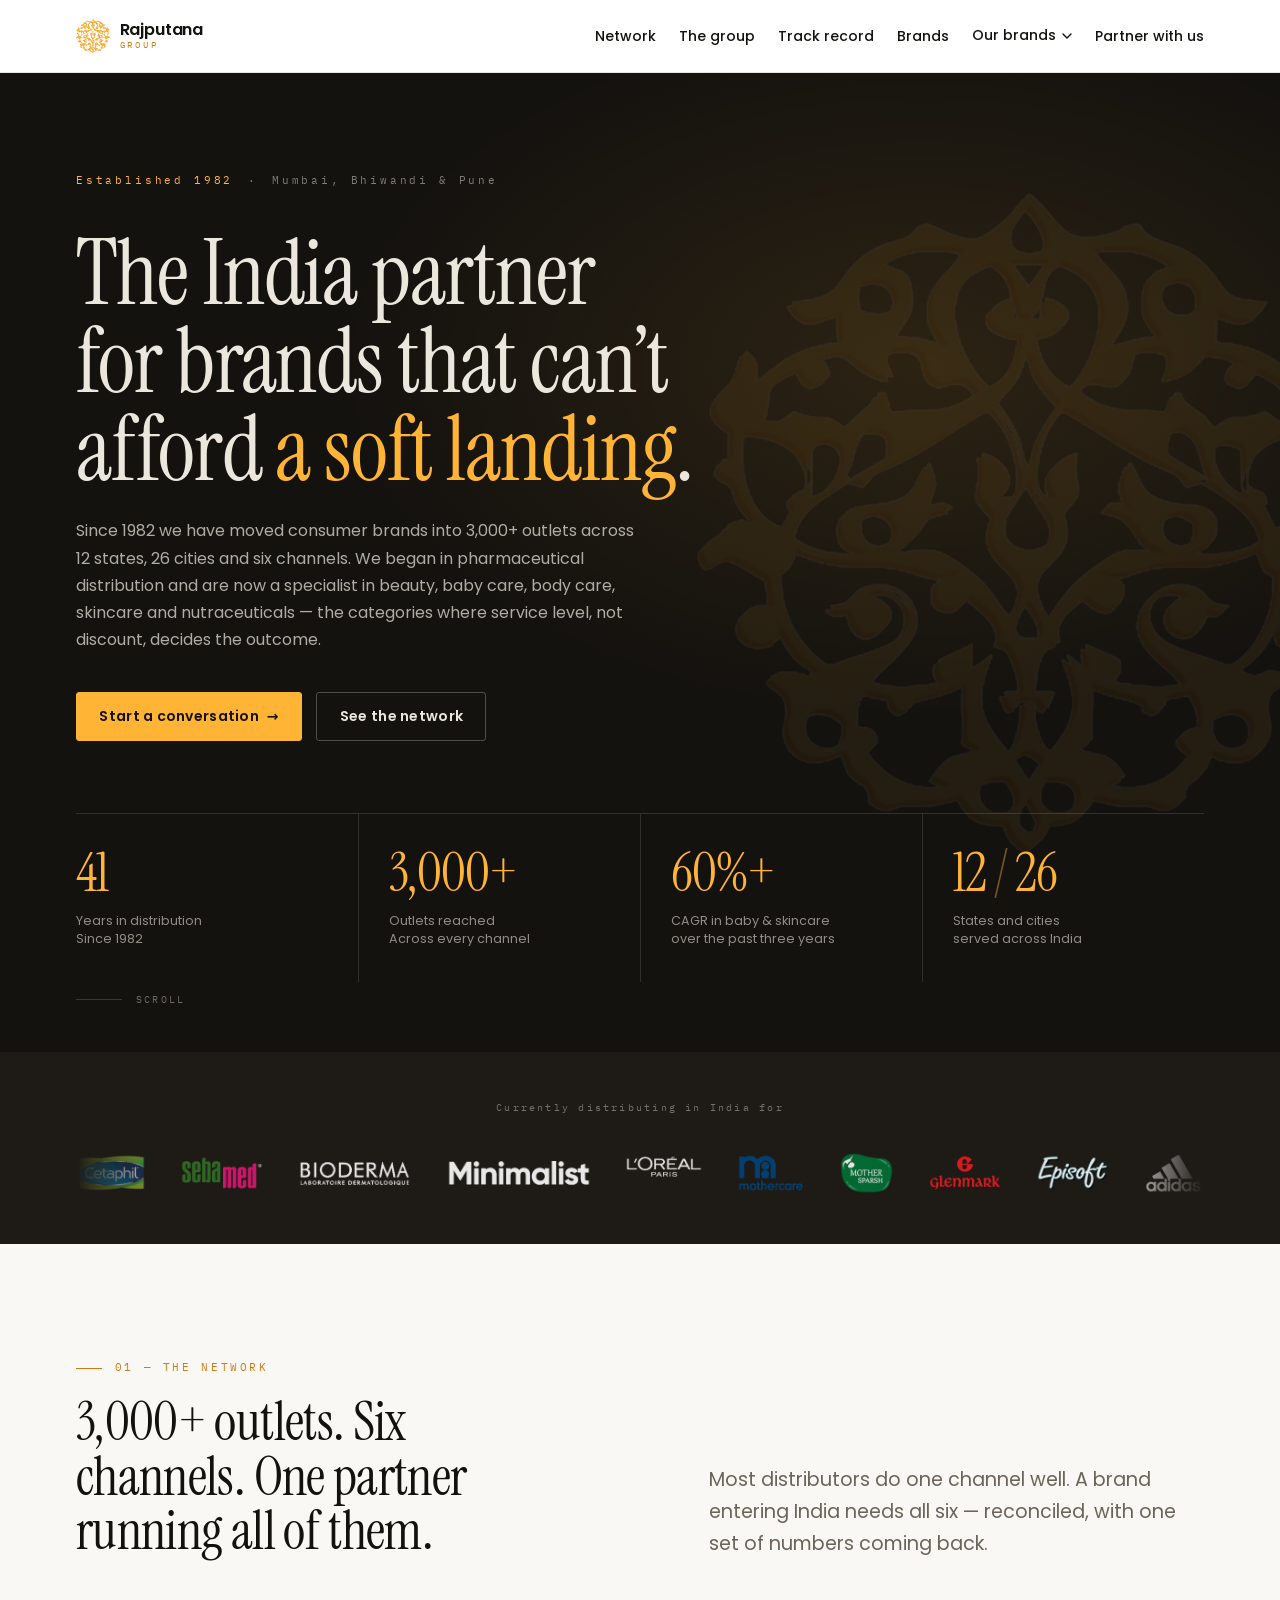
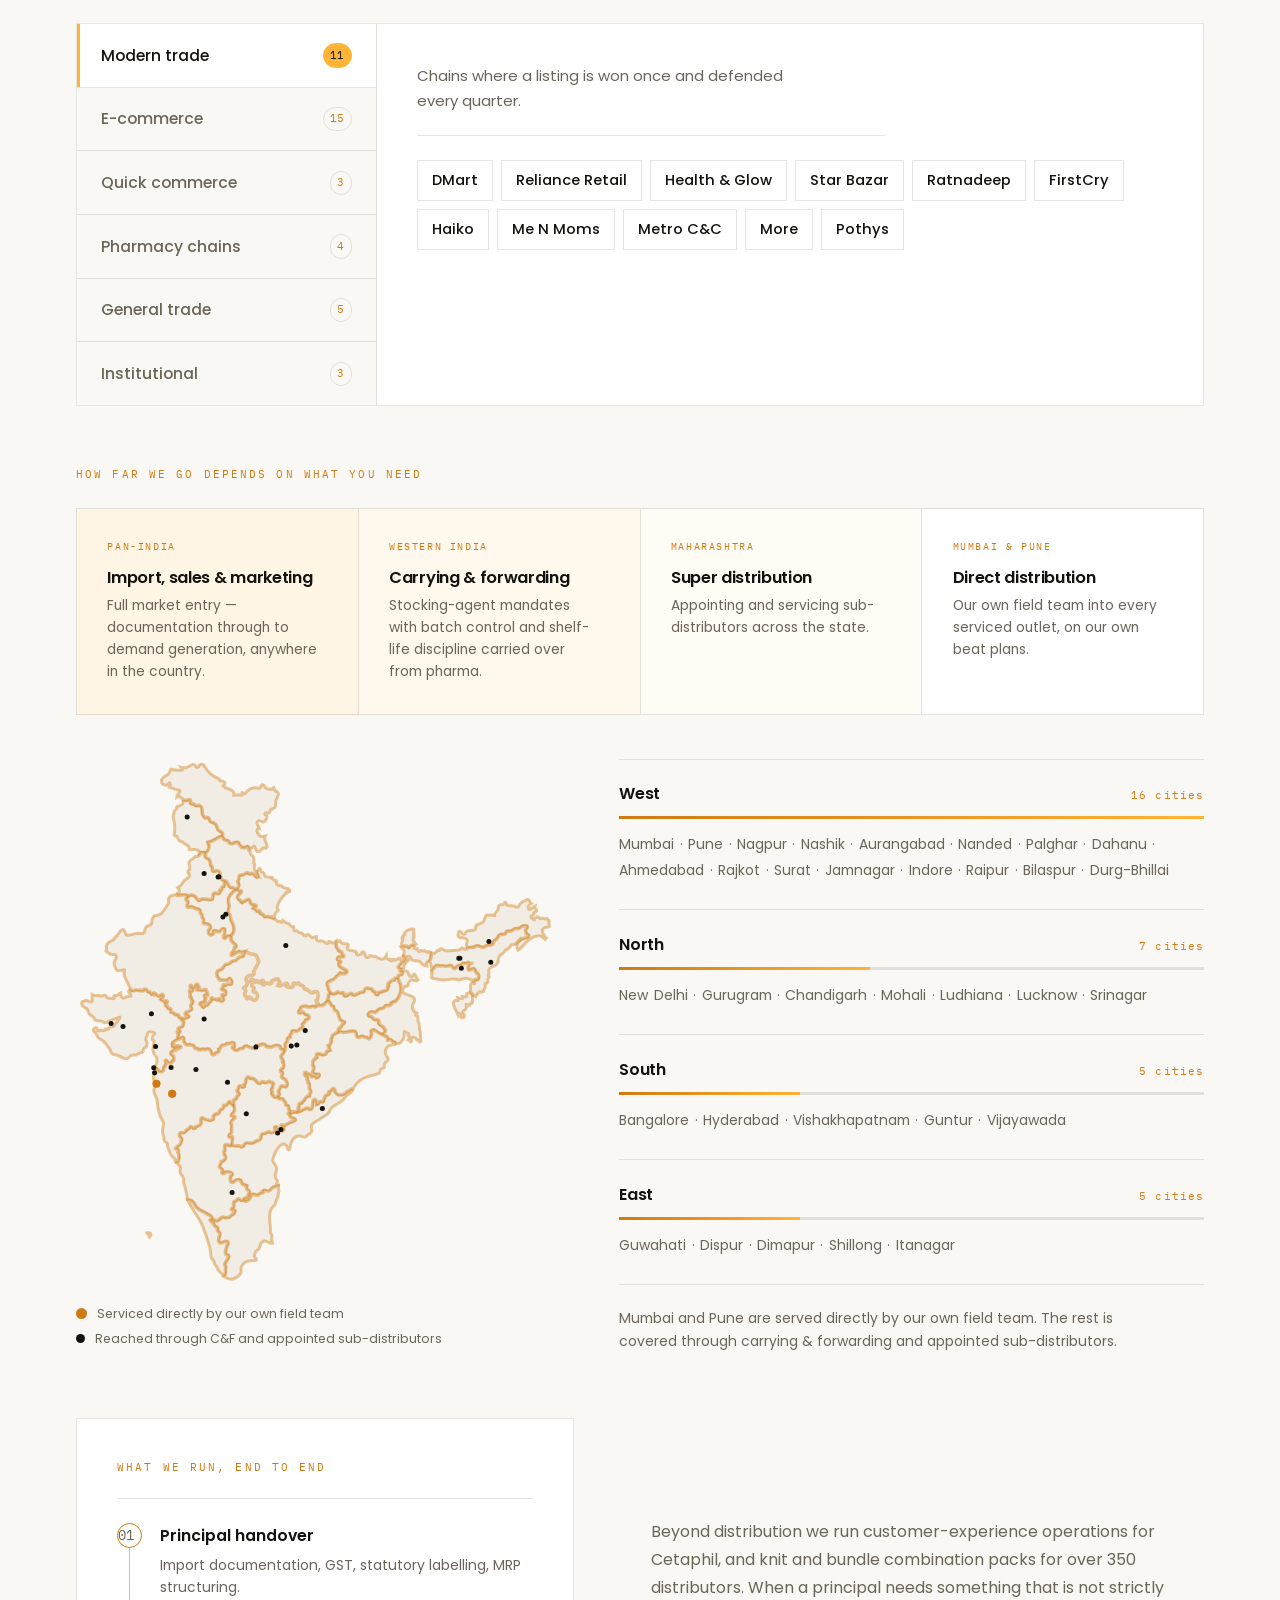
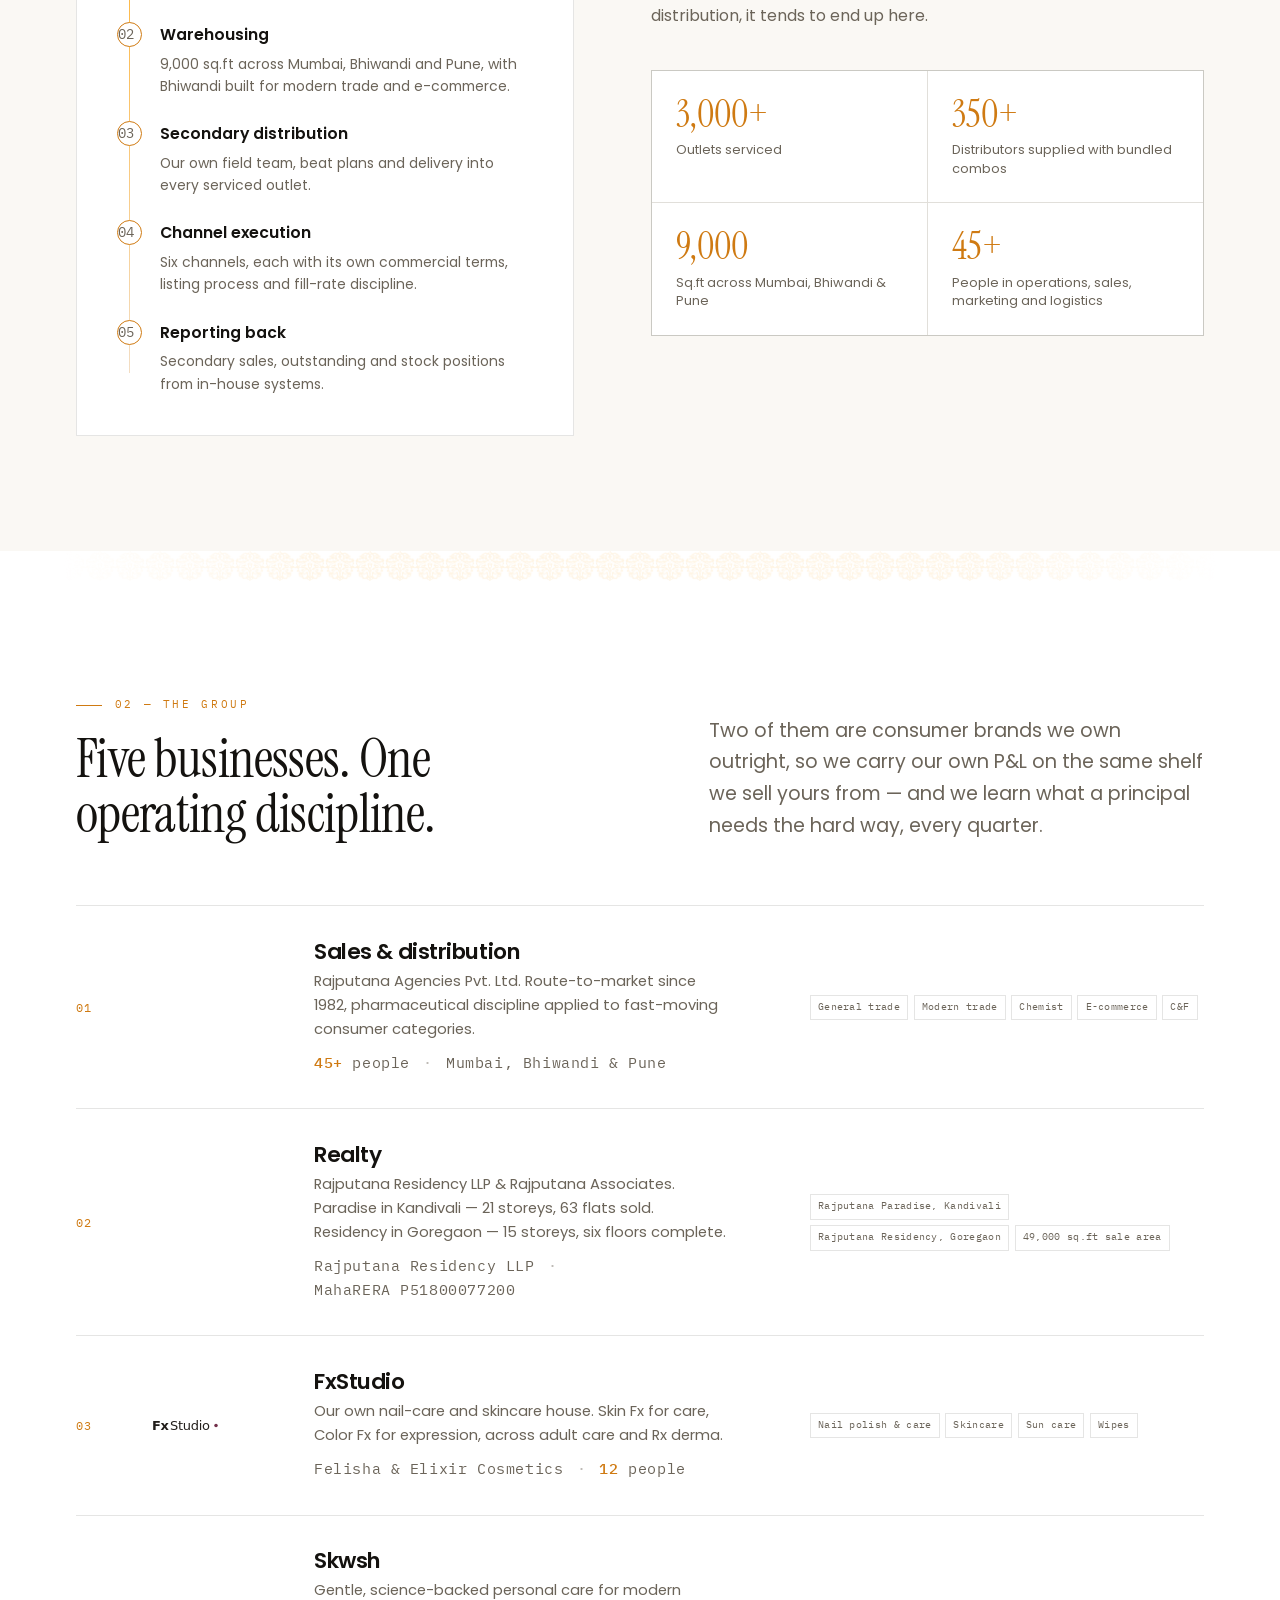
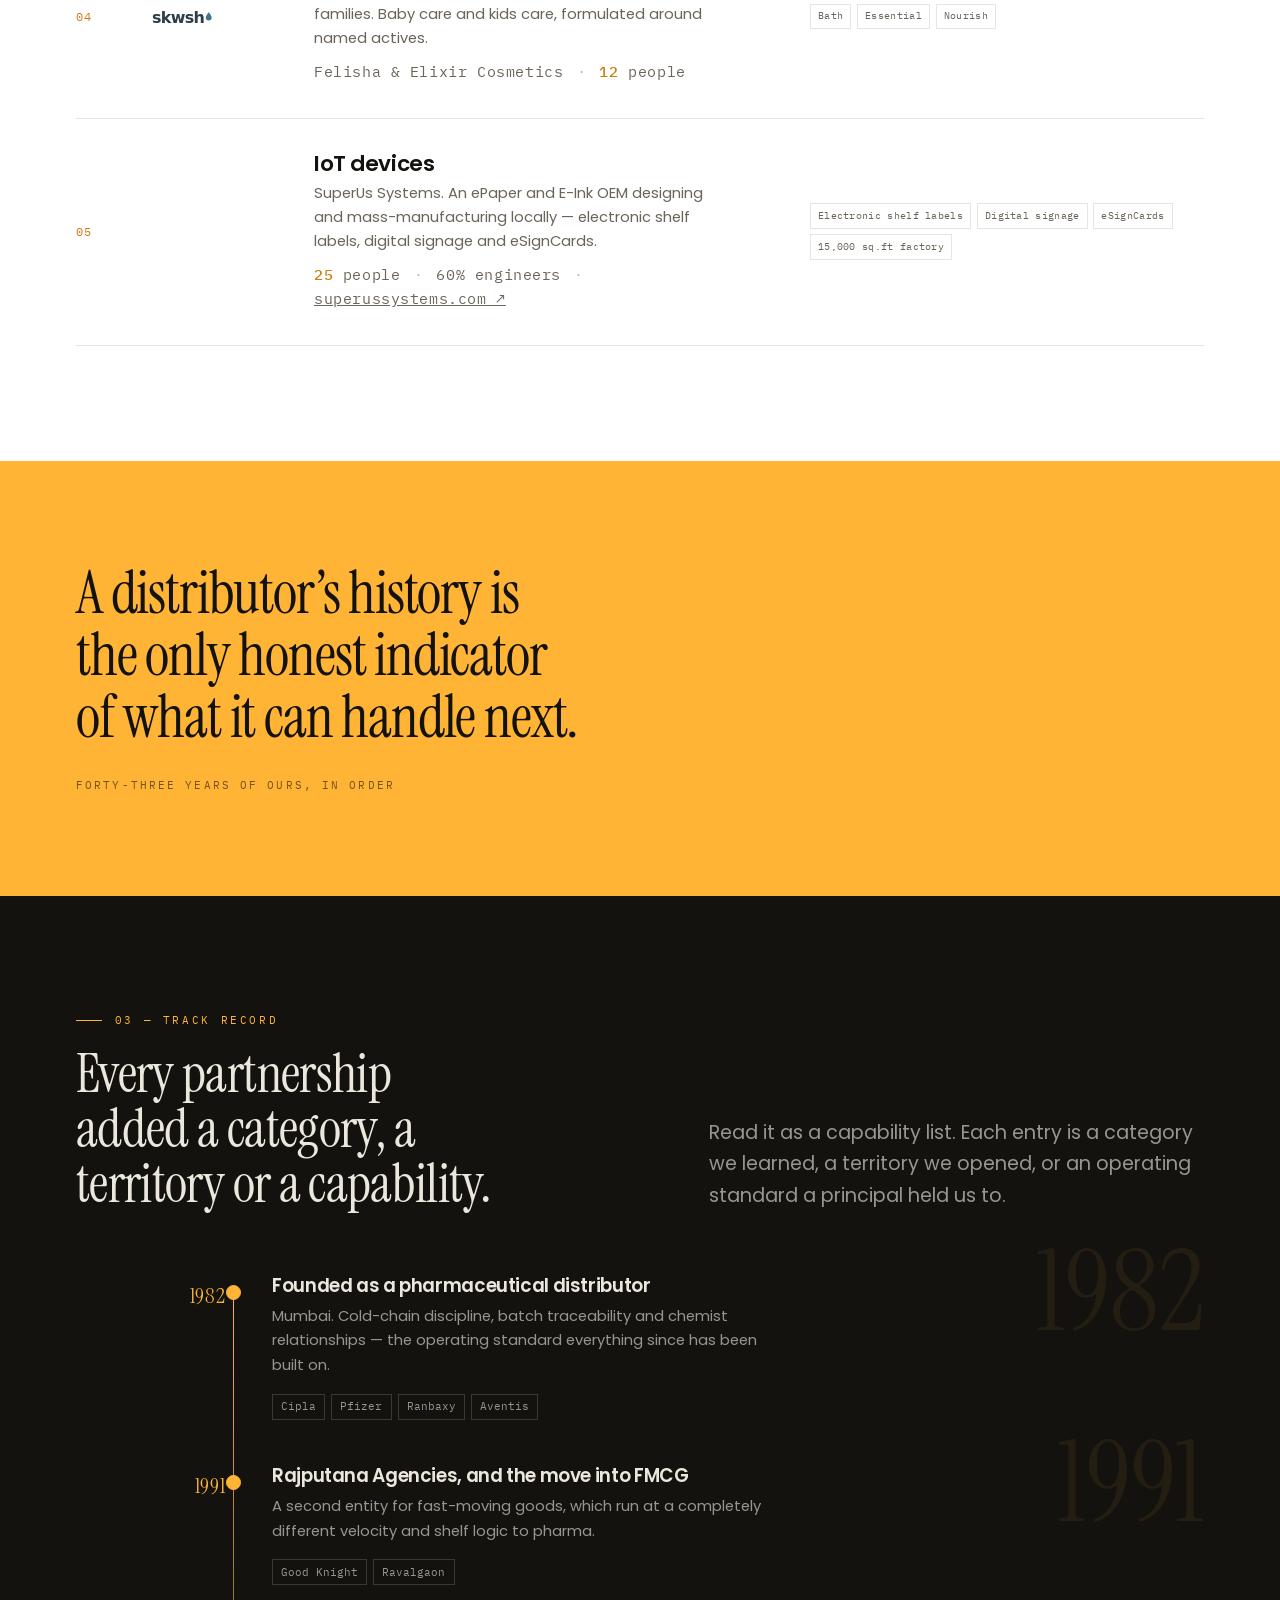
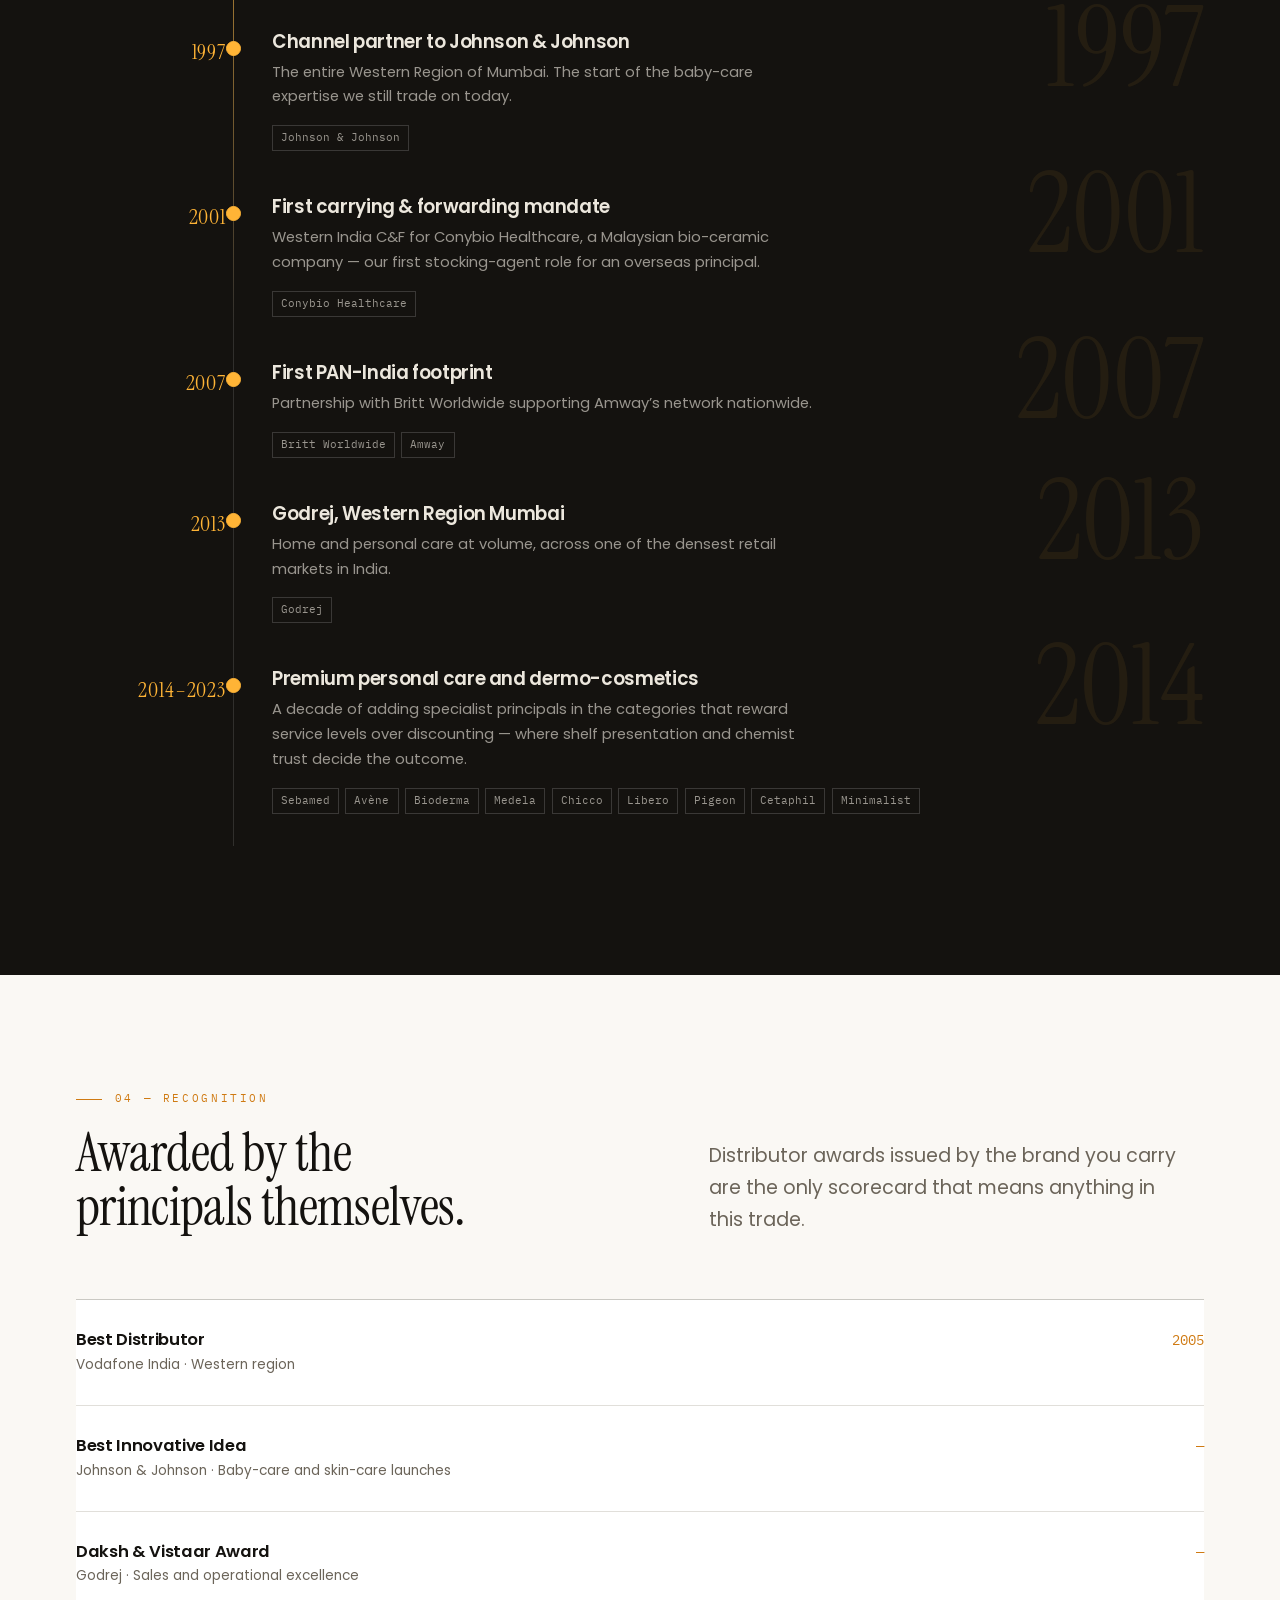
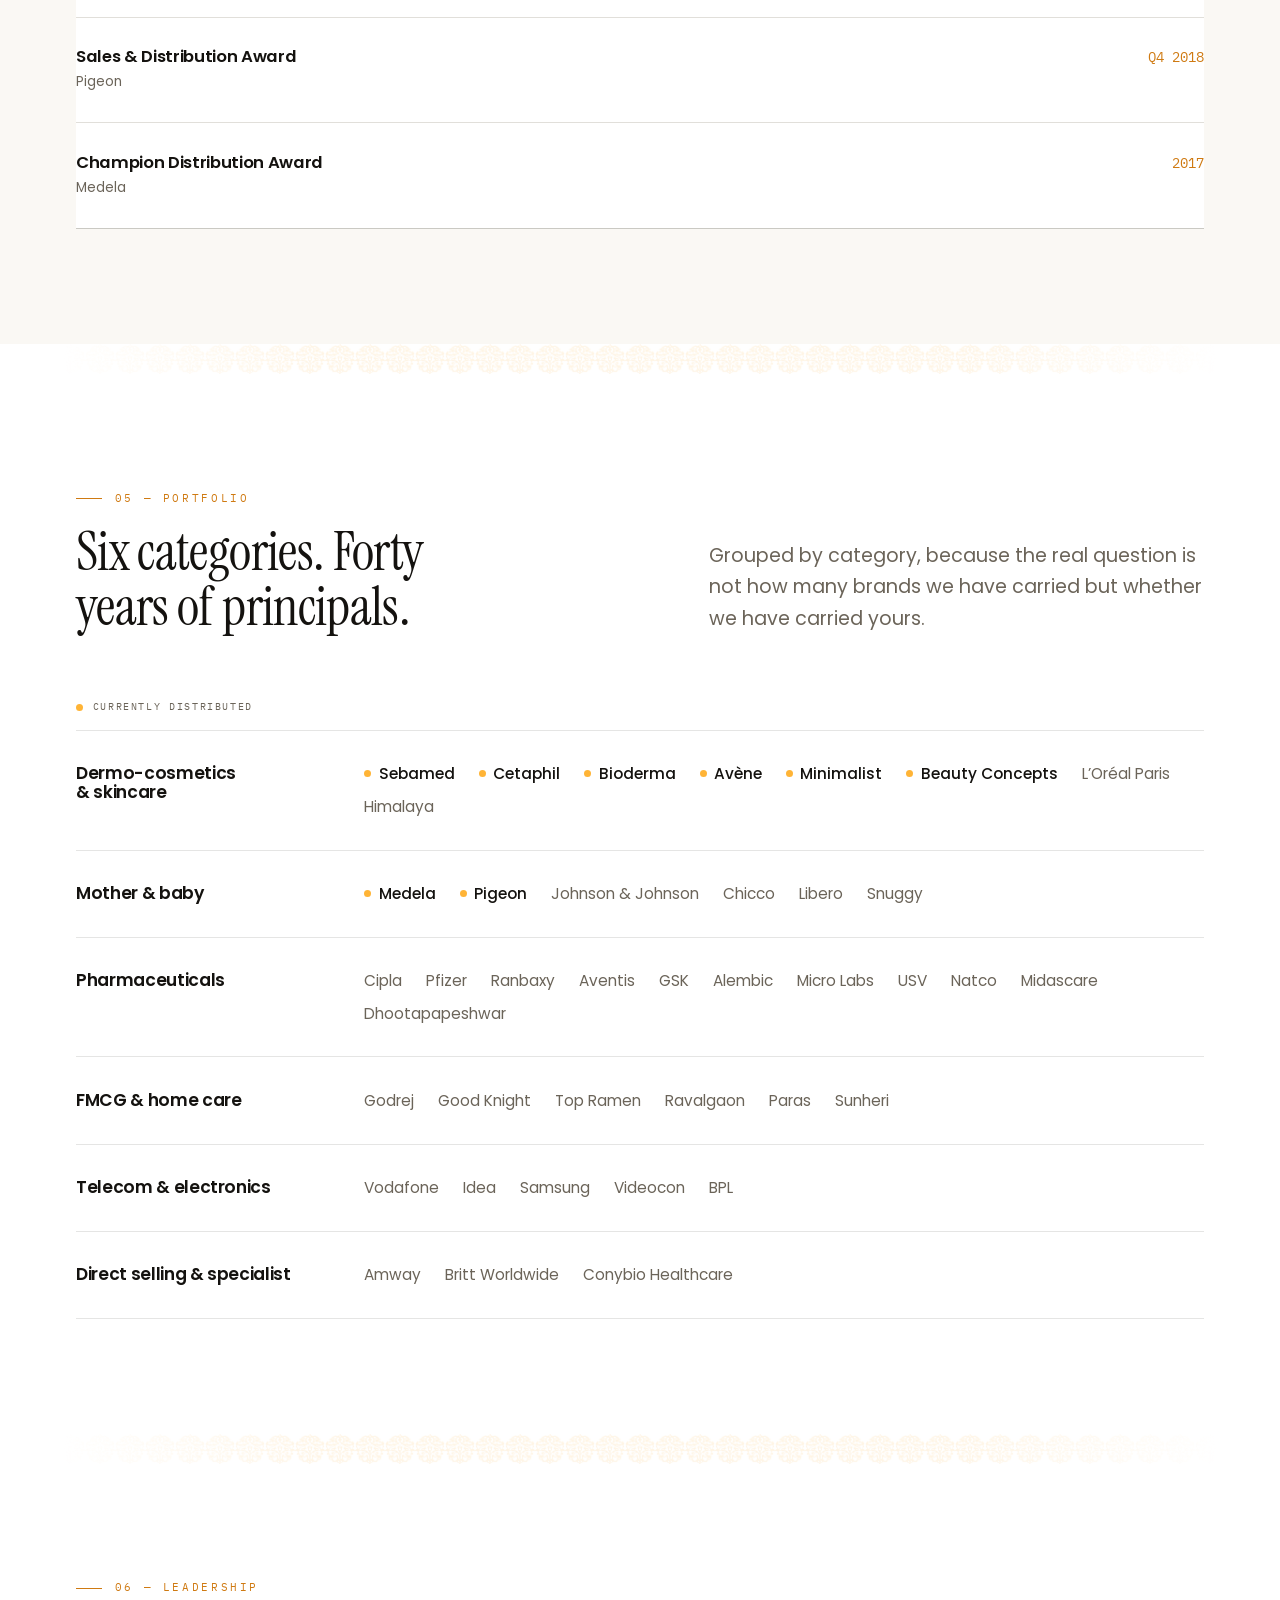
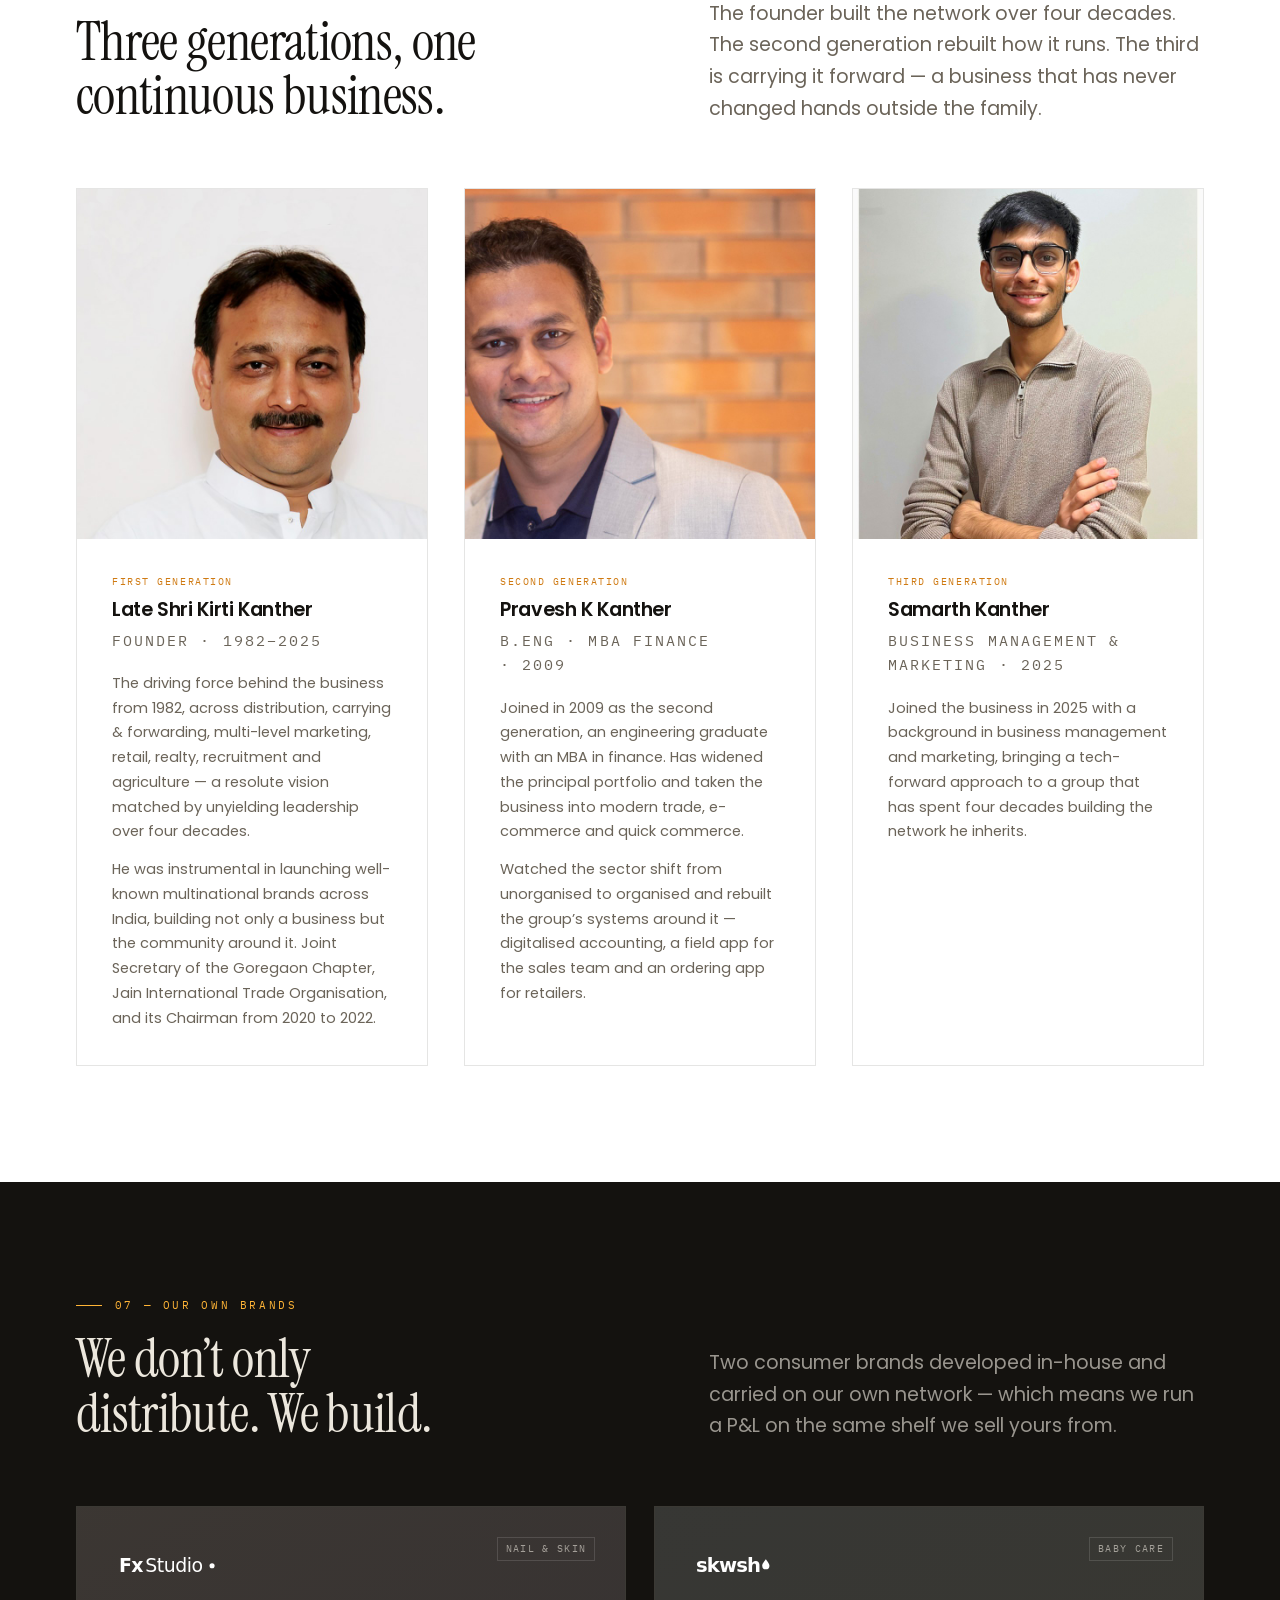
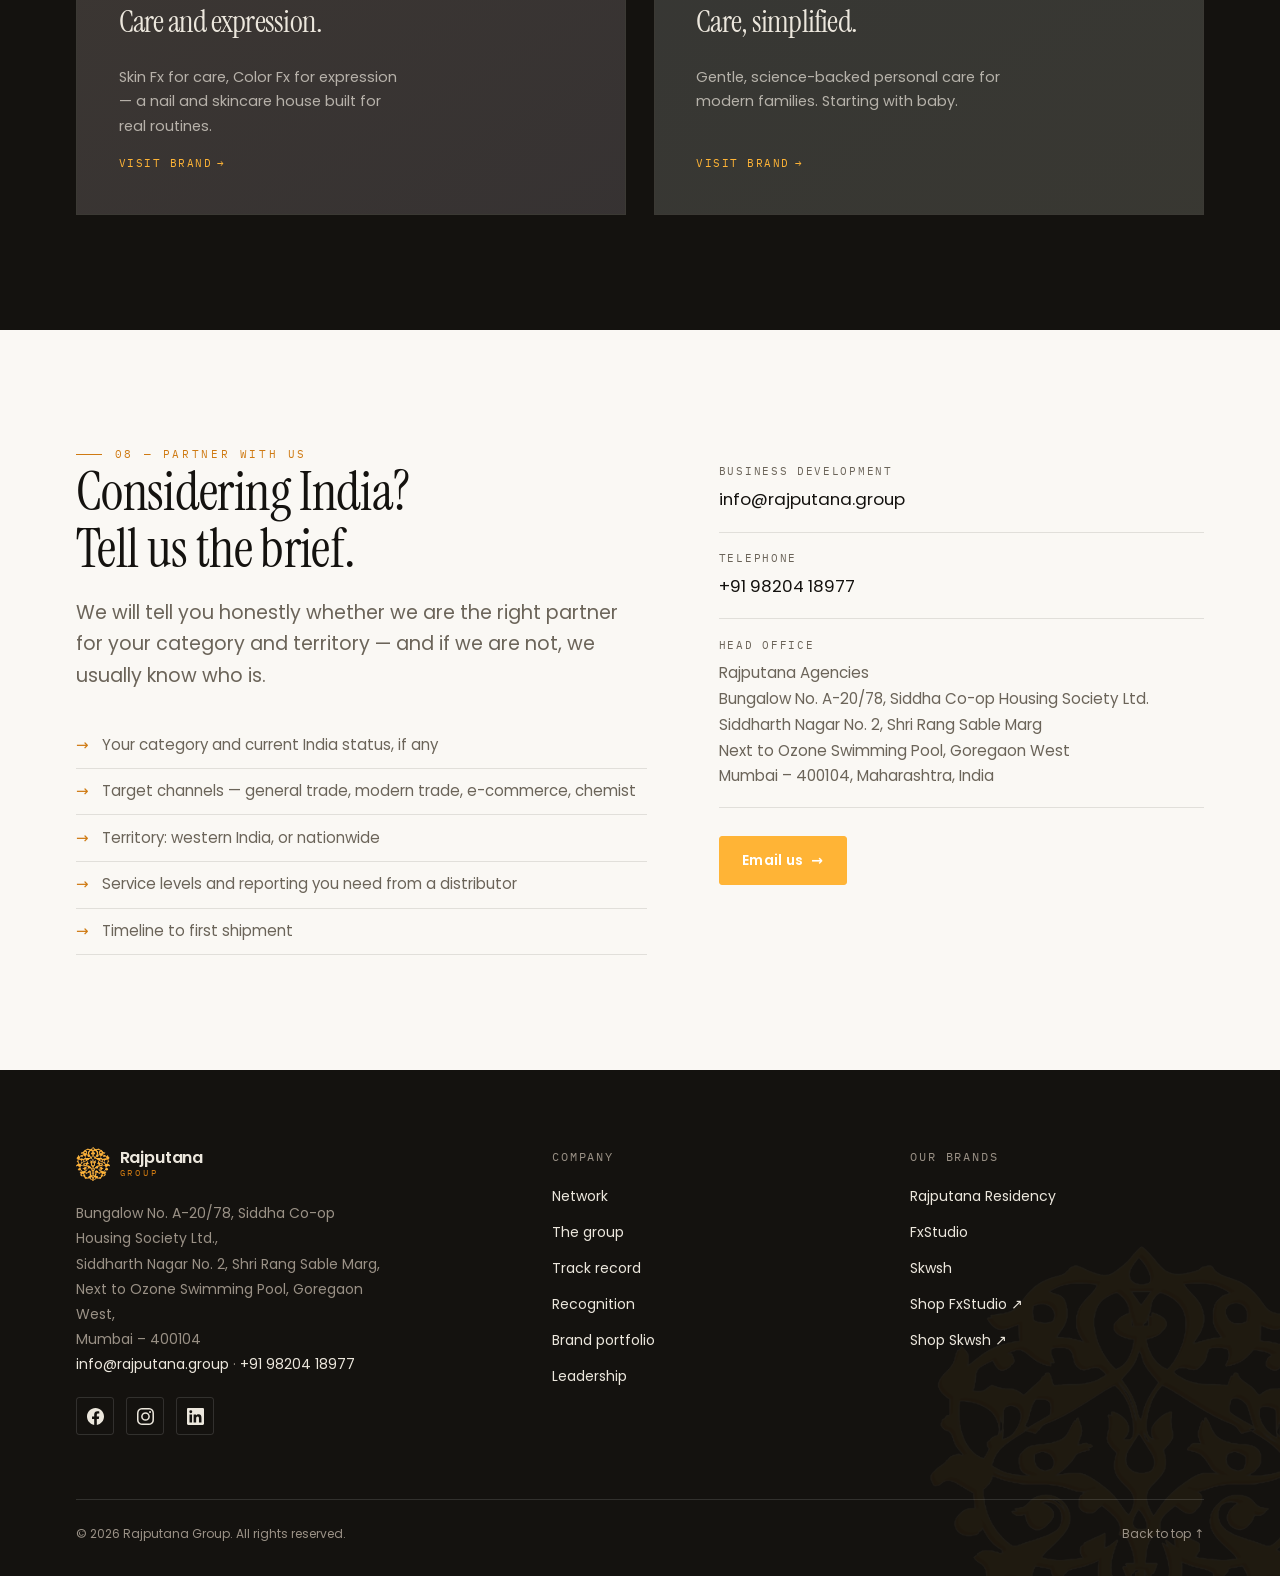
==== commit 8361fdda: "Add files via upload" ====
--- a/index.html
+++ b/index.html
@@ -25,7 +25,7 @@
 <link href="https://fonts.googleapis.com/css2?family=IBM+Plex+Mono:wght@400;500&amp;family=Instrument+Serif:ital@0;1&amp;family=Poppins:wght@300;400;500&amp;display=swap" rel="stylesheet">
 <link rel="preload" as="image" href="assets/img/logos/rajputana-emblem-512.png">
 <link rel="stylesheet" href="assets/css/base.css?v=0ed642cb">
-<link rel="stylesheet" href="assets/css/home.css?v=5029057a">
+<link rel="stylesheet" href="assets/css/home.css?v=6fd46474">
 <noscript><style>[role="tabpanel"]{display:block!important}.switch__nav{display:none!important}.preloader{display:none!important}body.is-loading{overflow:visible!important}[data-reveal]{opacity:1!important;transform:none!important}</style></noscript>
 </head>
 
@@ -143,36 +143,32 @@
       <p class="principals__label">Currently distributing in India for</p>
       <div class="marquee" data-marquee>
         <ul class="marquee__track">
-          <li><img src="assets/img/partner-brands/cetaphil.png" alt="Cetaphil" data-fallback="text" loading="lazy" height="34"></li>
-          <li><img src="assets/img/partner-brands/sebamed.png" alt="Sebamed" data-fallback="text" loading="lazy" height="34"></li>
-          <li><img src="assets/img/partner-brands/bioderma.png" alt="Bioderma" data-fallback="text" loading="lazy" height="34"></li>
-          <li><img src="assets/img/partner-brands/minimalist.png" alt="Minimalist" data-fallback="text" loading="lazy" height="34"></li>
-          <li><img src="assets/img/partner-brands/loreal.png" alt="L&rsquo;Or&eacute;al" data-fallback="text" loading="lazy" height="34"></li>
-          <li><img src="assets/img/partner-brands/mothercare.png" alt="Mothercare" data-fallback="text" loading="lazy" height="34"></li>
-          <li><img src="assets/img/partner-brands/mothersparsh.png" alt="MotherSparsh" data-fallback="text" loading="lazy" height="34"></li>
-          <li><img src="assets/img/partner-brands/glenmark.png" alt="Glenmark" data-fallback="text" loading="lazy" height="34"></li>
-          <li><img src="assets/img/partner-brands/episoft.png" alt="Episoft" data-fallback="text" loading="lazy" height="34"></li>
-          <li><img src="assets/img/partner-brands/la-shield.png" alt="La Shield" data-fallback="text" loading="lazy" height="34"></li>
-          <li><img src="assets/img/partner-brands/adidas.png" alt="Adidas" data-fallback="text" loading="lazy" height="34"></li>
-          <li><img src="assets/img/partner-brands/david-beckham.png" alt="David Beckham" data-fallback="text" loading="lazy" height="34"></li>
-          <li><img src="assets/img/partner-brands/mercedes.png" alt="Mercedes" data-fallback="text" loading="lazy" height="34"></li>
-          <li><img src="assets/img/partner-brands/flaura-essentials.png" alt="Flaura Essentials" data-fallback="text" loading="lazy" height="34"></li>
+          <li><img src="assets/img/partner-brands/on-dark/cetaphil.png" alt="Cetaphil" data-fallback="text" loading="lazy" height="34"></li>
+          <li><img src="assets/img/partner-brands/on-dark/sebamed.png" alt="Sebamed" data-fallback="text" loading="lazy" height="34"></li>
+          <li><img src="assets/img/partner-brands/on-dark/bioderma.png" alt="Bioderma" data-fallback="text" loading="lazy" height="34"></li>
+          <li><img src="assets/img/partner-brands/on-dark/minimalist.png" alt="Minimalist" data-fallback="text" loading="lazy" height="34"></li>
+          <li><img src="assets/img/partner-brands/on-dark/loreal.png" alt="L&rsquo;Or&eacute;al" data-fallback="text" loading="lazy" height="34"></li>
+          <li><img src="assets/img/partner-brands/on-dark/mothercare.png" alt="Mothercare" data-fallback="text" loading="lazy" height="34"></li>
+          <li><img src="assets/img/partner-brands/on-dark/mothersparsh.png" alt="MotherSparsh" data-fallback="text" loading="lazy" height="34"></li>
+          <li><img src="assets/img/partner-brands/on-dark/glenmark.png" alt="Glenmark" data-fallback="text" loading="lazy" height="34"></li>
+          <li><img src="assets/img/partner-brands/on-dark/episoft.png" alt="Episoft" data-fallback="text" loading="lazy" height="34"></li>
+          <li><img src="assets/img/partner-brands/on-dark/adidas.png" alt="Adidas" data-fallback="text" loading="lazy" height="34"></li>
+          <li><img src="assets/img/partner-brands/on-dark/david-beckham.png" alt="David Beckham" data-fallback="text" loading="lazy" height="34"></li>
+          <li><img src="assets/img/partner-brands/on-dark/flaura-essentials.png" alt="Flaura Essentials" data-fallback="text" loading="lazy" height="34"></li>
         </ul>
         <ul class="marquee__track" aria-hidden="true">
-          <li><img src="assets/img/partner-brands/cetaphil.png" alt="Cetaphil" data-fallback="text" loading="lazy" height="34"></li>
-          <li><img src="assets/img/partner-brands/sebamed.png" alt="Sebamed" data-fallback="text" loading="lazy" height="34"></li>
-          <li><img src="assets/img/partner-brands/bioderma.png" alt="Bioderma" data-fallback="text" loading="lazy" height="34"></li>
-          <li><img src="assets/img/partner-brands/minimalist.png" alt="Minimalist" data-fallback="text" loading="lazy" height="34"></li>
-          <li><img src="assets/img/partner-brands/loreal.png" alt="L&rsquo;Or&eacute;al" data-fallback="text" loading="lazy" height="34"></li>
-          <li><img src="assets/img/partner-brands/mothercare.png" alt="Mothercare" data-fallback="text" loading="lazy" height="34"></li>
-          <li><img src="assets/img/partner-brands/mothersparsh.png" alt="MotherSparsh" data-fallback="text" loading="lazy" height="34"></li>
-          <li><img src="assets/img/partner-brands/glenmark.png" alt="Glenmark" data-fallback="text" loading="lazy" height="34"></li>
-          <li><img src="assets/img/partner-brands/episoft.png" alt="Episoft" data-fallback="text" loading="lazy" height="34"></li>
-          <li><img src="assets/img/partner-brands/la-shield.png" alt="La Shield" data-fallback="text" loading="lazy" height="34"></li>
-          <li><img src="assets/img/partner-brands/adidas.png" alt="Adidas" data-fallback="text" loading="lazy" height="34"></li>
-          <li><img src="assets/img/partner-brands/david-beckham.png" alt="David Beckham" data-fallback="text" loading="lazy" height="34"></li>
-          <li><img src="assets/img/partner-brands/mercedes.png" alt="Mercedes" data-fallback="text" loading="lazy" height="34"></li>
-          <li><img src="assets/img/partner-brands/flaura-essentials.png" alt="Flaura Essentials" data-fallback="text" loading="lazy" height="34"></li>
+          <li><img src="assets/img/partner-brands/on-dark/cetaphil.png" alt="Cetaphil" data-fallback="text" loading="lazy" height="34"></li>
+          <li><img src="assets/img/partner-brands/on-dark/sebamed.png" alt="Sebamed" data-fallback="text" loading="lazy" height="34"></li>
+          <li><img src="assets/img/partner-brands/on-dark/bioderma.png" alt="Bioderma" data-fallback="text" loading="lazy" height="34"></li>
+          <li><img src="assets/img/partner-brands/on-dark/minimalist.png" alt="Minimalist" data-fallback="text" loading="lazy" height="34"></li>
+          <li><img src="assets/img/partner-brands/on-dark/loreal.png" alt="L&rsquo;Or&eacute;al" data-fallback="text" loading="lazy" height="34"></li>
+          <li><img src="assets/img/partner-brands/on-dark/mothercare.png" alt="Mothercare" data-fallback="text" loading="lazy" height="34"></li>
+          <li><img src="assets/img/partner-brands/on-dark/mothersparsh.png" alt="MotherSparsh" data-fallback="text" loading="lazy" height="34"></li>
+          <li><img src="assets/img/partner-brands/on-dark/glenmark.png" alt="Glenmark" data-fallback="text" loading="lazy" height="34"></li>
+          <li><img src="assets/img/partner-brands/on-dark/episoft.png" alt="Episoft" data-fallback="text" loading="lazy" height="34"></li>
+          <li><img src="assets/img/partner-brands/on-dark/adidas.png" alt="Adidas" data-fallback="text" loading="lazy" height="34"></li>
+          <li><img src="assets/img/partner-brands/on-dark/david-beckham.png" alt="David Beckham" data-fallback="text" loading="lazy" height="34"></li>
+          <li><img src="assets/img/partner-brands/on-dark/flaura-essentials.png" alt="Flaura Essentials" data-fallback="text" loading="lazy" height="34"></li>
         </ul>
       </div>
     </div>
@@ -229,37 +225,37 @@
         <div class="switch__panel" id="pan-mt" role="tabpanel" aria-labelledby="ch-mt">
           <p class="switch__note">Chains where a listing is won once and defended every quarter.</p>
           <ul class="switch__list">
-            <li><img src="assets/img/partner-brands/dmart.png" alt="DMart" data-fallback="text" loading="lazy" height="26"></li><li><img src="assets/img/partner-brands/reliance-retail.png" alt="Reliance Retail" data-fallback="text" loading="lazy" height="26"></li><li><img src="assets/img/partner-brands/health-and-glow.png" alt="Health &amp; Glow" data-fallback="text" loading="lazy" height="26"></li><li><img src="assets/img/partner-brands/star-bazar.png" alt="Star Bazar" data-fallback="text" loading="lazy" height="26"></li><li><img src="assets/img/partner-brands/ratnadeep.png" alt="Ratnadeep" data-fallback="text" loading="lazy" height="26"></li><li><img src="assets/img/partner-brands/firstcry.png" alt="FirstCry" data-fallback="text" loading="lazy" height="26"></li><li><img src="assets/img/partner-brands/haiko.png" alt="Haiko" data-fallback="text" loading="lazy" height="26"></li><li><img src="assets/img/partner-brands/me-n-moms.png" alt="Me N Moms" data-fallback="text" loading="lazy" height="26"></li><li><img src="assets/img/partner-brands/metro-candc.png" alt="Metro C&amp;C" data-fallback="text" loading="lazy" height="26"></li><li><img src="assets/img/partner-brands/more.png" alt="More" data-fallback="text" loading="lazy" height="26"></li><li><img src="assets/img/partner-brands/pothys.png" alt="Pothys" data-fallback="text" loading="lazy" height="26"></li>
+            <li>DMart</li><li>Reliance Retail</li><li>Health &amp; Glow</li><li>Star Bazar</li><li>Ratnadeep</li><li>FirstCry</li><li>Haiko</li><li>Me N Moms</li><li>Metro C&amp;C</li><li>More</li><li>Pothys</li>
           </ul>
         </div>
         <div class="switch__panel" id="pan-ec" role="tabpanel" aria-labelledby="ch-ec" hidden>
           <p class="switch__note">Our deepest channel — catalogue, content, pricing and fill rate on fifteen platforms.</p>
           <ul class="switch__list">
-            <li><img src="assets/img/partner-brands/amazon.png" alt="Amazon" data-fallback="text" loading="lazy" height="26"></li><li><img src="assets/img/partner-brands/flipkart.png" alt="Flipkart" data-fallback="text" loading="lazy" height="26"></li><li><img src="assets/img/partner-brands/nykaa.png" alt="Nykaa" data-fallback="text" loading="lazy" height="26"></li><li><img src="assets/img/partner-brands/myntra.png" alt="Myntra" data-fallback="text" loading="lazy" height="26"></li><li><img src="assets/img/partner-brands/tira.png" alt="Tira" data-fallback="text" loading="lazy" height="26"></li><li><img src="assets/img/partner-brands/purplle.png" alt="Purplle" data-fallback="text" loading="lazy" height="26"></li><li><img src="assets/img/partner-brands/tata-cliq.png" alt="Tata Cliq" data-fallback="text" loading="lazy" height="26"></li><li><img src="assets/img/partner-brands/bigbasket.png" alt="BigBasket" data-fallback="text" loading="lazy" height="26"></li><li><img src="assets/img/partner-brands/hopscotch.png" alt="Hopscotch" data-fallback="text" loading="lazy" height="26"></li><li><img src="assets/img/partner-brands/pharmeasy.png" alt="PharmEasy" data-fallback="text" loading="lazy" height="26"></li><li><img src="assets/img/partner-brands/1mg.png" alt="1mg" data-fallback="text" loading="lazy" height="26"></li><li><img src="assets/img/partner-brands/smytten.png" alt="Smytten" data-fallback="text" loading="lazy" height="26"></li><li><img src="assets/img/partner-brands/paytm.png" alt="Paytm" data-fallback="text" loading="lazy" height="26"></li><li><img src="assets/img/partner-brands/dmart-ready.png" alt="DMart Ready" data-fallback="text" loading="lazy" height="26"></li><li><img src="assets/img/partner-brands/ferns-and-petals.png" alt="Ferns &amp; Petals" data-fallback="text" loading="lazy" height="26"></li>
+            <li>Amazon</li><li>Flipkart</li><li>Nykaa</li><li>Myntra</li><li>Tira</li><li>Purplle</li><li>Tata Cliq</li><li>BigBasket</li><li>Hopscotch</li><li>PharmEasy</li><li>1mg</li><li>Smytten</li><li>Paytm</li><li>DMart Ready</li><li>Ferns &amp; Petals</li>
           </ul>
         </div>
         <div class="switch__panel" id="pan-qc" role="tabpanel" aria-labelledby="ch-qc" hidden>
           <p class="switch__note">Ten-minute delivery, which rewrites how a personal-care SKU has to be packed and priced.</p>
           <ul class="switch__list">
-            <li><img src="assets/img/partner-brands/blinkit.png" alt="Blinkit" data-fallback="text" loading="lazy" height="26"></li><li><img src="assets/img/partner-brands/zepto.png" alt="Zepto" data-fallback="text" loading="lazy" height="26"></li><li><img src="assets/img/partner-brands/swiggy-instamart.png" alt="Swiggy Instamart" data-fallback="text" loading="lazy" height="26"></li>
+            <li>Blinkit</li><li>Zepto</li><li>Swiggy Instamart</li>
           </ul>
         </div>
         <div class="switch__panel" id="pan-ph" role="tabpanel" aria-labelledby="ch-ph" hidden>
           <p class="switch__note">Where dermo-cosmetic brands are actually recommended rather than browsed.</p>
           <ul class="switch__list">
-            <li><img src="assets/img/partner-brands/apollo-pharmacy.png" alt="Apollo Pharmacy" data-fallback="text" loading="lazy" height="26"></li><li><img src="assets/img/partner-brands/wellness-forever.png" alt="Wellness Forever" data-fallback="text" loading="lazy" height="26"></li><li><img src="assets/img/partner-brands/nobleplus.png" alt="NoblePlus" data-fallback="text" loading="lazy" height="26"></li><li><img src="assets/img/partner-brands/guardian-pharmacy.png" alt="Guardian Pharmacy" data-fallback="text" loading="lazy" height="26"></li>
+            <li>Apollo Pharmacy</li><li>Wellness Forever</li><li>NoblePlus</li><li>Guardian Pharmacy</li>
           </ul>
         </div>
         <div class="switch__panel" id="pan-gt" role="tabpanel" aria-labelledby="ch-gt" hidden>
           <p class="switch__note">The long tail. Beat plans, our own field team, delivery into every serviced outlet.</p>
           <ul class="switch__list">
-            <li><img src="assets/img/partner-brands/medical-stores.png" alt="Medical stores" data-fallback="text" loading="lazy" height="26"></li><li><img src="assets/img/partner-brands/baby-stores.png" alt="Baby stores" data-fallback="text" loading="lazy" height="26"></li><li><img src="assets/img/partner-brands/cosmetic-stores.png" alt="Cosmetic stores" data-fallback="text" loading="lazy" height="26"></li><li><img src="assets/img/partner-brands/general-stores.png" alt="General stores" data-fallback="text" loading="lazy" height="26"></li><li><img src="assets/img/partner-brands/supermarkets.png" alt="Supermarkets" data-fallback="text" loading="lazy" height="26"></li>
+            <li>Medical stores</li><li>Baby stores</li><li>Cosmetic stores</li><li>General stores</li><li>Supermarkets</li>
           </ul>
         </div>
         <div class="switch__panel" id="pan-in" role="tabpanel" aria-labelledby="ch-in" hidden>
           <p class="switch__note">Closed channels most distributors never open, with their own tendering and compliance.</p>
           <ul class="switch__list">
-            <li><img src="assets/img/partner-brands/csd-mdash-canteen-stores-department.png" alt="CSD &mdash; Canteen Stores Department" data-fallback="text" loading="lazy" height="26"></li><li><img src="assets/img/partner-brands/incs-mdash-indian-naval-canteen.png" alt="INCS &mdash; Indian Naval Canteen" data-fallback="text" loading="lazy" height="26"></li><li><img src="assets/img/partner-brands/corporate-gifting.png" alt="Corporate gifting" data-fallback="text" loading="lazy" height="26"></li>
+            <li>CSD &mdash; Canteen Stores Department</li><li>INCS &mdash; Indian Naval Canteen</li><li>Corporate gifting</li>
           </ul>
         </div>
         </div>
@@ -636,47 +632,47 @@
         <div class="cat">
           <h3>Dermo-cosmetics &amp; skincare</h3>
           <ul>
-            <li class="live"><img src="assets/img/partner-brands/sebamed.png" alt="Sebamed" data-fallback="text" loading="lazy" height="24"></li><li class="live"><img src="assets/img/partner-brands/cetaphil.png" alt="Cetaphil" data-fallback="text" loading="lazy" height="24"></li><li class="live"><img src="assets/img/partner-brands/bioderma.png" alt="Bioderma" data-fallback="text" loading="lazy" height="24"></li>
-            <li class="live"><img src="assets/img/partner-brands/avene.png" alt="Av&egrave;ne" data-fallback="text" loading="lazy" height="24"></li><li class="live"><img src="assets/img/partner-brands/minimalist.png" alt="Minimalist" data-fallback="text" loading="lazy" height="24"></li><li class="live"><img src="assets/img/partner-brands/beauty-concepts.png" alt="Beauty Concepts" data-fallback="text" loading="lazy" height="24"></li>
-            <li><img src="assets/img/partner-brands/loreal-paris.png" alt="L&rsquo;Or&eacute;al Paris" data-fallback="text" loading="lazy" height="24"></li><li><img src="assets/img/partner-brands/himalaya.png" alt="Himalaya" data-fallback="text" loading="lazy" height="24"></li>
+            <li class="live">Sebamed</li><li class="live">Cetaphil</li><li class="live">Bioderma</li>
+            <li class="live">Av&egrave;ne</li><li class="live">Minimalist</li><li class="live">Beauty Concepts</li>
+            <li>L&rsquo;Or&eacute;al Paris</li><li>Himalaya</li>
           </ul>
         </div>
 
         <div class="cat">
           <h3>Mother &amp; baby</h3>
           <ul>
-            <li class="live"><img src="assets/img/partner-brands/medela.png" alt="Medela" data-fallback="text" loading="lazy" height="24"></li><li class="live"><img src="assets/img/partner-brands/pigeon.png" alt="Pigeon" data-fallback="text" loading="lazy" height="24"></li>
-            <li><img src="assets/img/partner-brands/johnson-and-johnson.png" alt="Johnson &amp; Johnson" data-fallback="text" loading="lazy" height="24"></li><li><img src="assets/img/partner-brands/chicco.png" alt="Chicco" data-fallback="text" loading="lazy" height="24"></li><li><img src="assets/img/partner-brands/libero.png" alt="Libero" data-fallback="text" loading="lazy" height="24"></li><li><img src="assets/img/partner-brands/snuggy.png" alt="Snuggy" data-fallback="text" loading="lazy" height="24"></li>
+            <li class="live">Medela</li><li class="live">Pigeon</li>
+            <li>Johnson &amp; Johnson</li><li>Chicco</li><li>Libero</li><li>Snuggy</li>
           </ul>
         </div>
 
         <div class="cat">
           <h3>Pharmaceuticals</h3>
           <ul>
-            <li><img src="assets/img/partner-brands/cipla.png" alt="Cipla" data-fallback="text" loading="lazy" height="24"></li><li><img src="assets/img/partner-brands/pfizer.png" alt="Pfizer" data-fallback="text" loading="lazy" height="24"></li><li><img src="assets/img/partner-brands/ranbaxy.png" alt="Ranbaxy" data-fallback="text" loading="lazy" height="24"></li><li><img src="assets/img/partner-brands/aventis.png" alt="Aventis" data-fallback="text" loading="lazy" height="24"></li><li><img src="assets/img/partner-brands/gsk.png" alt="GSK" data-fallback="text" loading="lazy" height="24"></li>
-            <li><img src="assets/img/partner-brands/alembic.png" alt="Alembic" data-fallback="text" loading="lazy" height="24"></li><li><img src="assets/img/partner-brands/micro-labs.png" alt="Micro Labs" data-fallback="text" loading="lazy" height="24"></li><li><img src="assets/img/partner-brands/usv.png" alt="USV" data-fallback="text" loading="lazy" height="24"></li><li><img src="assets/img/partner-brands/natco.png" alt="Natco" data-fallback="text" loading="lazy" height="24"></li>
-            <li><img src="assets/img/partner-brands/midascare.png" alt="Midascare" data-fallback="text" loading="lazy" height="24"></li><li><img src="assets/img/partner-brands/dhootapapeshwar.png" alt="Dhootapapeshwar" data-fallback="text" loading="lazy" height="24"></li>
+            <li>Cipla</li><li>Pfizer</li><li>Ranbaxy</li><li>Aventis</li><li>GSK</li>
+            <li>Alembic</li><li>Micro Labs</li><li>USV</li><li>Natco</li>
+            <li>Midascare</li><li>Dhootapapeshwar</li>
           </ul>
         </div>
 
         <div class="cat">
           <h3>FMCG &amp; home care</h3>
           <ul>
-            <li><img src="assets/img/partner-brands/godrej.png" alt="Godrej" data-fallback="text" loading="lazy" height="24"></li><li><img src="assets/img/partner-brands/good-knight.png" alt="Good Knight" data-fallback="text" loading="lazy" height="24"></li><li><img src="assets/img/partner-brands/top-ramen.png" alt="Top Ramen" data-fallback="text" loading="lazy" height="24"></li><li><img src="assets/img/partner-brands/ravalgaon.png" alt="Ravalgaon" data-fallback="text" loading="lazy" height="24"></li><li><img src="assets/img/partner-brands/paras.png" alt="Paras" data-fallback="text" loading="lazy" height="24"></li><li><img src="assets/img/partner-brands/sunheri.png" alt="Sunheri" data-fallback="text" loading="lazy" height="24"></li>
+            <li>Godrej</li><li>Good Knight</li><li>Top Ramen</li><li>Ravalgaon</li><li>Paras</li><li>Sunheri</li>
           </ul>
         </div>
 
         <div class="cat">
           <h3>Telecom &amp; electronics</h3>
           <ul>
-            <li><img src="assets/img/partner-brands/vodafone.png" alt="Vodafone" data-fallback="text" loading="lazy" height="24"></li><li><img src="assets/img/partner-brands/idea.png" alt="Idea" data-fallback="text" loading="lazy" height="24"></li><li><img src="assets/img/partner-brands/samsung.png" alt="Samsung" data-fallback="text" loading="lazy" height="24"></li><li><img src="assets/img/partner-brands/videocon.png" alt="Videocon" data-fallback="text" loading="lazy" height="24"></li><li><img src="assets/img/partner-brands/bpl.png" alt="BPL" data-fallback="text" loading="lazy" height="24"></li>
+            <li>Vodafone</li><li>Idea</li><li>Samsung</li><li>Videocon</li><li>BPL</li>
           </ul>
         </div>
 
         <div class="cat">
           <h3>Direct selling &amp; specialist</h3>
           <ul>
-            <li><img src="assets/img/partner-brands/amway.png" alt="Amway" data-fallback="text" loading="lazy" height="24"></li><li><img src="assets/img/partner-brands/britt-worldwide.png" alt="Britt Worldwide" data-fallback="text" loading="lazy" height="24"></li><li><img src="assets/img/partner-brands/conybio-healthcare.png" alt="Conybio Healthcare" data-fallback="text" loading="lazy" height="24"></li>
+            <li>Amway</li><li>Britt Worldwide</li><li>Conybio Healthcare</li>
           </ul>
         </div>
       </div>
--- a/assets/css/home.css
+++ b/assets/css/home.css
@@ -214,7 +214,7 @@
   flex-wrap: wrap;
   justify-content: center;
   align-items: center;
-  gap: clamp(1.4rem, 4.5vw, 3.8rem);
+  gap: clamp(1rem, 2.5vw, 2rem);
   list-style: none;
   padding: 0;
 }
@@ -476,8 +476,6 @@
   display: block;
   margin-bottom: 0.6rem;
 }
-.leader__photo { aspect-ratio: 1 / 1; }
-.leader__photo img { object-position: center 18%; }
 
 /* ==========================================================================
    5. TRACK RECORD
@@ -555,8 +553,6 @@
 .leaders { display: grid; grid-template-columns: repeat(2, 1fr); gap: clamp(1.5rem, 3vw, 2.25rem); }
 @media (max-width: 820px) { .leaders { grid-template-columns: 1fr; } }
 .leader { border: 1px solid var(--line); display: flex; flex-direction: column; background: var(--field); min-width: 0; }
-.leader__photo { aspect-ratio: 4 / 3; background: var(--ivory-3); display: grid; place-items: center; overflow: hidden; }
-.leader__photo img { width: 100%; height: 100%; object-fit: cover; object-position: top center; }
 .leader__body { padding: clamp(1.5rem, 3vw, 2.2rem); flex: 1; }
 .leader__body h3 { font-size: clamp(1.12rem, 1.5vw, 1.35rem); }
 .leader__role {
@@ -741,7 +737,7 @@
   display: flex;
   flex-shrink: 0;
   align-items: center;
-  gap: clamp(1.4rem, 4.5vw, 3.8rem);
+  gap: clamp(1rem, 2.5vw, 2rem);
   list-style: none;
   margin: 0;
   padding: 0;
@@ -758,7 +754,7 @@
   transition: color 0.25s var(--ease);
 }
 .marquee__track li:hover { color: var(--gold); }
-@keyframes marquee { to { transform: translateX(calc(-100% - clamp(1.4rem, 4.5vw, 3.8rem))); } }
+@keyframes marquee { to { transform: translateX(calc(-100% - clamp(1rem, 2.5vw, 2rem))); } }
 @media (prefers-reduced-motion: reduce) {
   .marquee { flex-wrap: wrap; justify-content: center; mask-image: none; -webkit-mask-image: none; }
   .marquee__track { animation: none; flex-wrap: wrap; justify-content: center; }
@@ -847,8 +843,6 @@
 .division__fig em { font-style: normal; opacity: 0.45; margin-inline: 0.25em; }
 
 /* Portraits are real photographs now — frame them properly */
-.leader__photo { background: var(--ivory-3); }
-.leader__photo img { object-position: center 22%; }
 
 /* ==========================================================================
    CHANNEL SWITCHER — six channels, partner counts of 15 / 11 / 5 / 4 / 3 / 3.
@@ -1114,8 +1108,12 @@
 
 /* Logo slots: an <img> that fails becomes clean type, so nothing looks broken */
 .marquee__track img, .switch__list img, .cat img { display: block; width: auto; }
-.marquee__track img { max-height: 34px; filter: brightness(0) invert(1); opacity: 0.8; }
-.switch__list img, .cat img { max-height: 26px; }
+.marquee__track img { height: 46px; width: auto; opacity: 0.9; transition: opacity 0.25s var(--ease); }
+.marquee__track li:hover img { opacity: 1; }
+.switch__list img { max-height: 24px; }
+/* Logos in the portfolio wall sit at the same optical weight as the text names */
+.cat img { max-height: 22px; }
+.cat li.live img { max-height: 24px; }
 .logo-text { display: inline-block; }
 .marquee__track .logo-text { font-family: var(--font-display); font-size: clamp(0.98rem,1.4vw,1.26rem); font-weight: 500; color: rgba(236,231,221,0.76); white-space: nowrap; }
 .switch__list .logo-text { font-family: var(--font-display); font-size: 0.92rem; font-weight: 500; color: var(--text); }
@@ -1176,3 +1174,23 @@
 .imap__swatch--hq { background: var(--gold-deep); width: 11px; height: 11px; }
 
 .presence__list .zones { margin-top: 0; }
+
+/* --- Leadership portraits (single source of truth) ----------------------
+   The photographs are square. The frame is square. So object-fit has nothing
+   to crop and no face can be clipped. Three competing rules used to set this,
+   and the 4/3 one won, cutting the top off every head. */
+.leader__photo {
+  aspect-ratio: 1 / 1;
+  background: var(--ivory-3);
+  overflow: hidden;
+}
+.leader__photo img {
+  width: 100%;
+  height: 100%;
+  object-fit: cover;
+  object-position: center center;
+  display: block;
+}
+
+/* Logo slots: keep every mark on one optical baseline regardless of its own
+   aspect ratio, and cap the very wide wordmarks so none dominates the row. */
